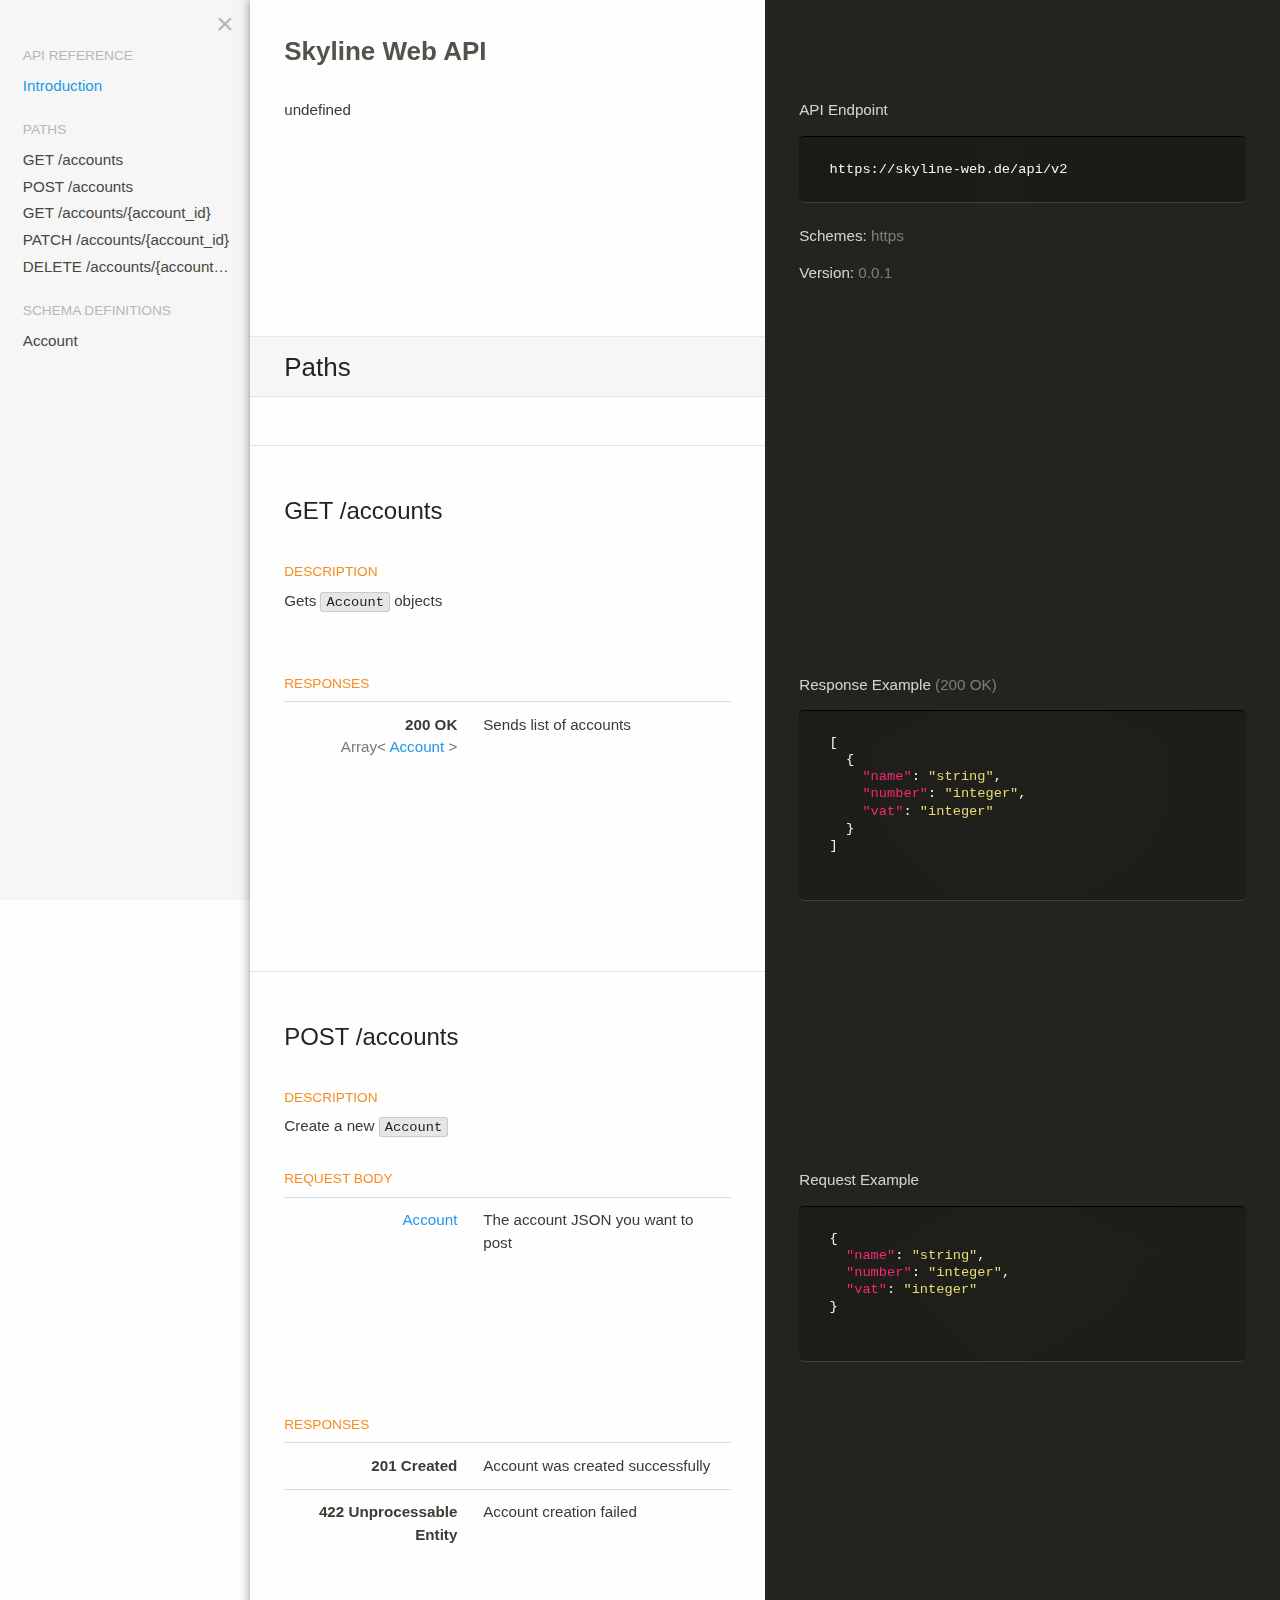
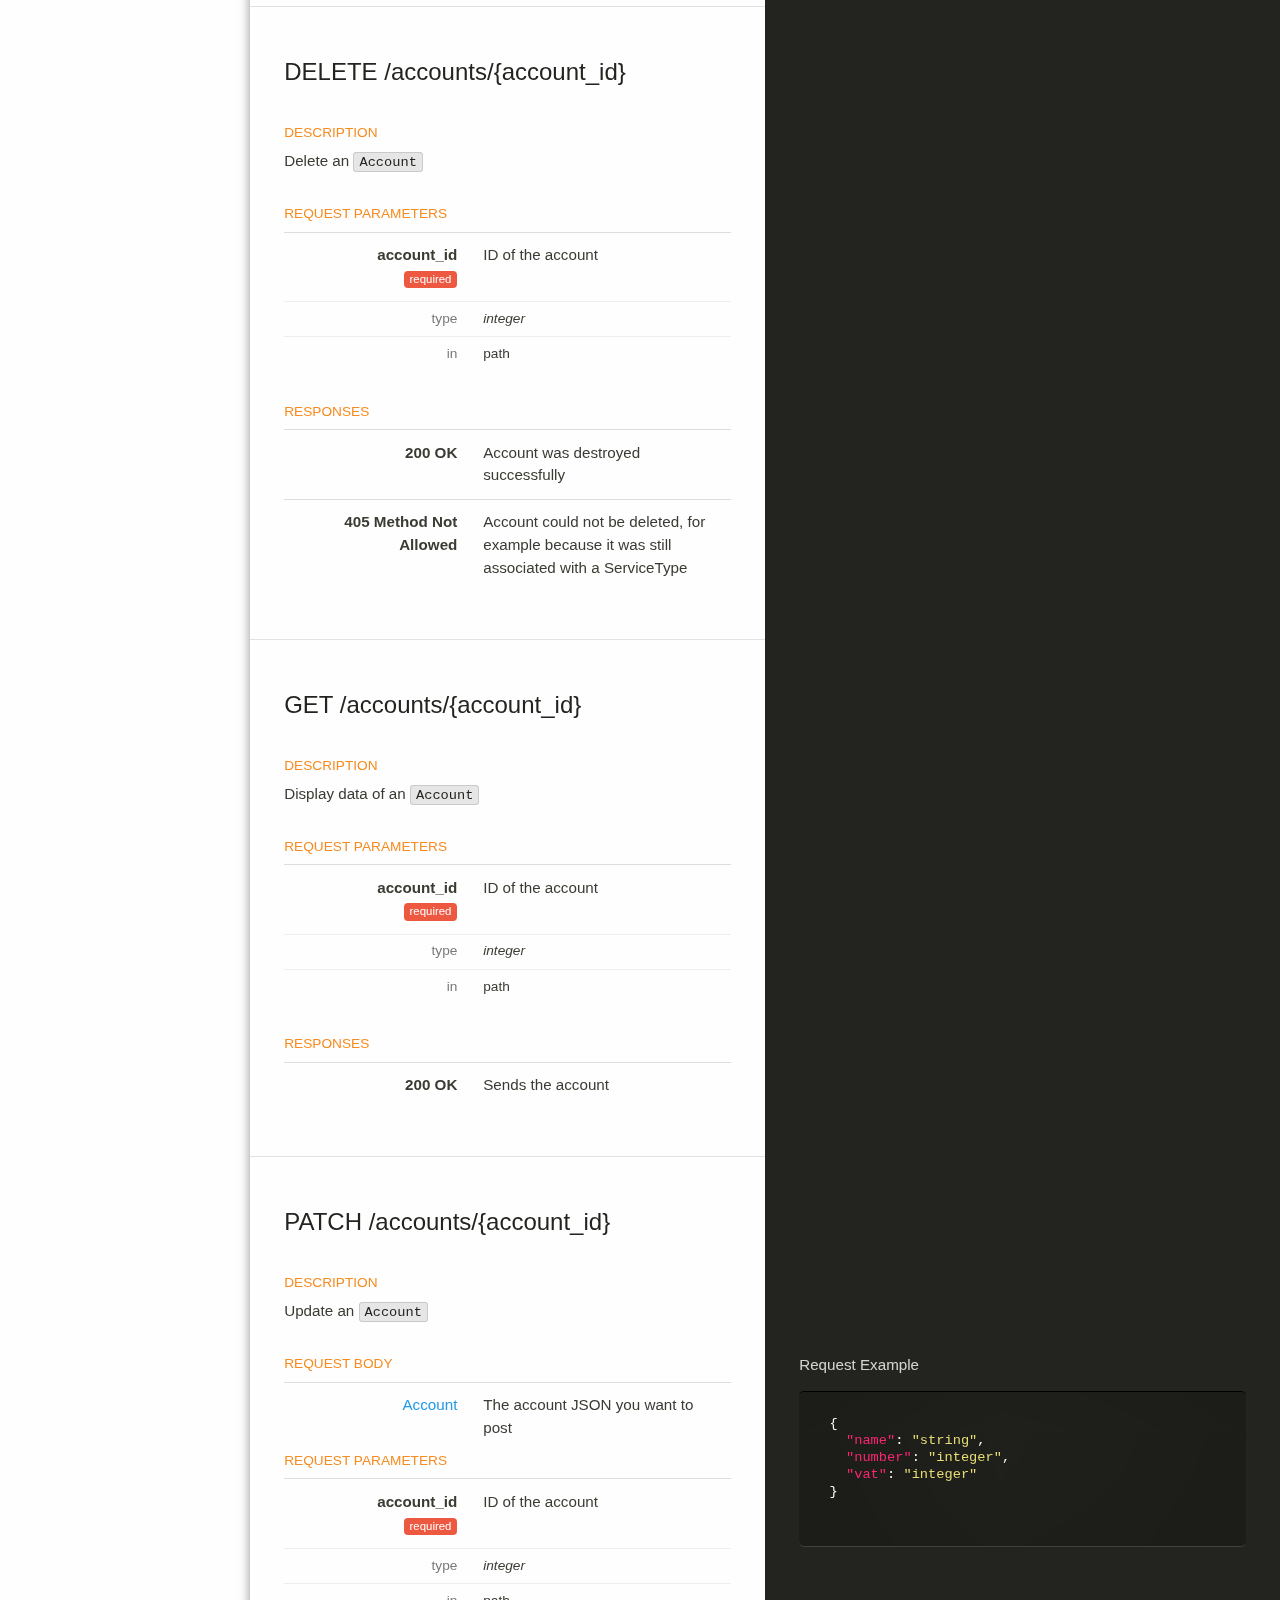
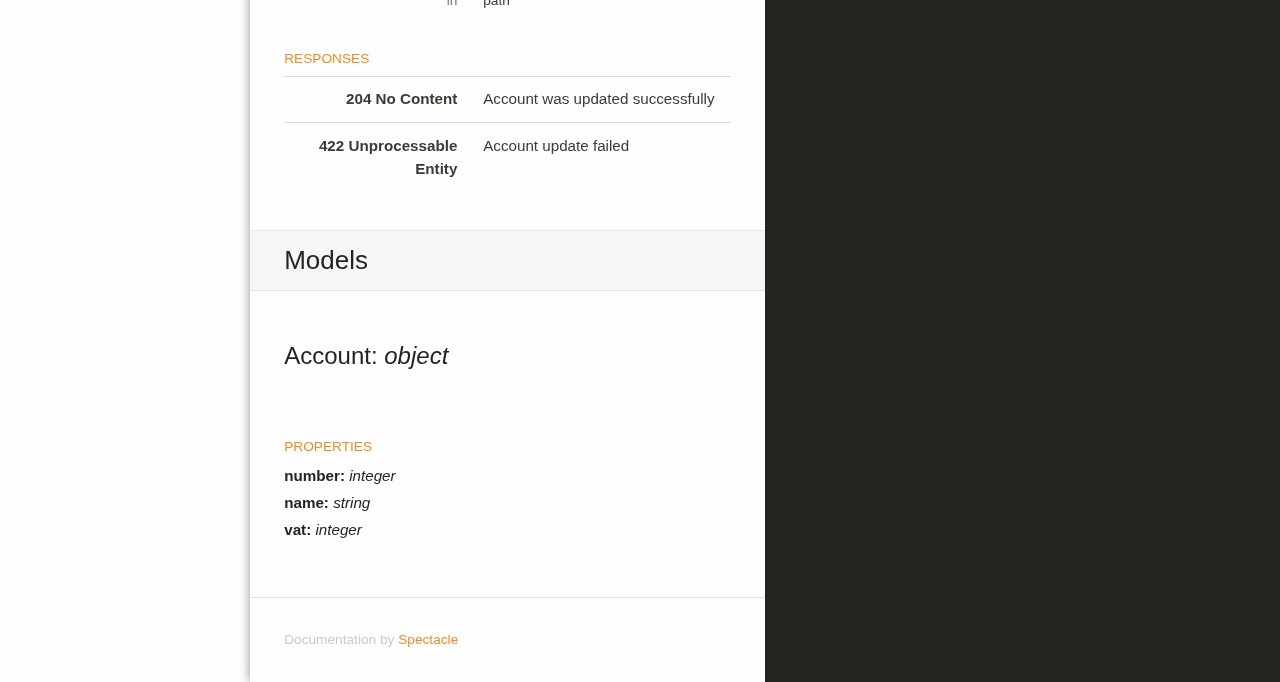
==== index.html @ 6603e00a "skyline api docs v0.0.1" ====
<!doctype html>
<html class="no-js" lang="en">
  <head>
    <meta charset="utf-8" />
    <meta name="viewport" content="width=device-width, initial-scale=1.0" />
    <title>Skyline Web API | API Reference</title>
    <link rel="stylesheet" href="stylesheets/foundation.min.css" />
    <link rel="stylesheet" href="stylesheets/spectacle.min.css" />
    <script src="https://code.jquery.com/jquery-2.1.4.min.js"></script>
    <!-- <script src="javascripts/foundation.js"></script> -->
    <script src="javascripts/spectacle.min.js"></script>
  </head>
  <body id="spectacle">
    <div id="page" class="drawer-layout drawer-slide-right-large">
      <div id="sidebar">
        <button class="close-button" aria-label="Close menu" type="button" data-drawer-close>
          <span aria-hidden="true">×</span>
        </button>
        <nav id="nav" role="navigation">
          <h5>API Reference</h5>
          <a href="#introduction">Introduction</a>
          <h5>Paths</h5>
          <!-- <section>
                <a href="#path--accounts">/accounts</a>
                <ul> -->
          <!-- <li> -->
          <a href="#operation--accounts-get"> GET /accounts </a>
          <!-- </li> -->
          <!-- <li> -->
          <a href="#operation--accounts-post"> POST /accounts </a>
          <!-- </li> -->
          <!-- </ul>
              </section> -->
          <!-- <section>
                <a href="#path--accounts--account_id-">/accounts/{account_id}</a>
                <ul> -->
          <!-- <li> -->
          <a href="#operation--accounts--account_id--get"> GET /accounts/{account_id} </a>
          <!-- </li> -->
          <!-- <li> -->
          <a href="#operation--accounts--account_id--patch"> PATCH /accounts/{account_id} </a>
          <!-- </li> -->
          <!-- <li> -->
          <a href="#operation--accounts--account_id--delete"> DELETE /accounts/{account_id} </a>
          <!-- </li> -->
          <!-- </ul>
              </section> -->
          <h5>Schema Definitions</h5>
          <a href="#definition-Account"> Account </a>
        </nav>
      </div>
      <div id="docs" class="row collapse expanded drawer" data-drawer>
        <button class="floating-menu-icon" type="button" data-drawer-slide="right">
          <span class="hamburger"></span>
        </button>
        <div class="example-box doc-content"></div>
        <article>
          <div id="introduction" data-traverse-target="introduction">
            <h1 class="doc-title">Skyline Web API
              <span>API Reference</span>
            </h1>
            <div class="doc-row">
              <div class="doc-copy"> undefined </div>
              <div class="doc-examples">
                <section>
                  <h5>API Endpoint</h5>
                  <div class="hljs"> <pre><code>https://skyline-web.de/api/v2</code></pre> </div>
                  <!--
                    <h5>Request Content-Types:
                      <span>application/json</span>
                    </h5>
          
                    <h5>Response Content-Types:
                      <span>application/json</span>
                    </h5>
                  -->
                  <h5>Schemes:
                    <span>https</span>
                  </h5>
                  <h5>Version:
                    <span>0.0.1</span>
                  </h5>
                </section>
              </div>
            </div>
          </div>
          <h1>Paths</h1>
          <span id="path--accounts"></span>
          <div id="operation--accounts-get" class="operation panel" data-traverse-target="operation--accounts-get">
            <h2 class="operation-title">
              <span class="operation-name">
                <span class="operation-name">GET</span>
                <span class="operation-path">/accounts</span>
              </span>
            </h2>
            <div class="doc-row">
              <div class="doc-copy">
                <section class="swagger-operation-description">
                  <p>Gets <code>Account</code> objects</p>
                </section>
              </div>
            </div>
            <div class="doc-row">
              <div class="doc-copy"> </div>
              <div class="doc-examples"></div>
            </div>
            <div class="doc-row">
              <div class="doc-copy">
                <section class="swagger-responses">
                  <div class="prop-row prop-group">
                    <div class="prop-name">
                      <div class="prop-title">200 OK</div>
                      <div class="prop-ref">
                        <span class="json-schema-ref-array">
                          <a class="json-schema-ref" href="#/definitions/Account">Account</a>
                        </span>
                      </div>
                      <!-- <span class="swagger-global"></span> <span class="json-schema-reference"><a href=""></a></span> -->
                    </div>
                    <div class="prop-value">
                      <p>Sends list of accounts</p>
                    </div>
                  </div>
                </section>
              </div>
              <div class="doc-examples">
                <section>
                  <h5>Response Example
                    <span>(200 OK)</span>
                  </h5>
                  <div class="hljs"><pre><code class="hljs json">[
  {
    <span class="hljs-attr">&quot;name&quot;</span>: <span class="hljs-string">&quot;string&quot;</span>,
    <span class="hljs-attr">&quot;number&quot;</span>: <span class="hljs-string">&quot;integer&quot;</span>,
    <span class="hljs-attr">&quot;vat&quot;</span>: <span class="hljs-string">&quot;integer&quot;</span>
  }
]
</code></pre> </div>
                </section>
              </div>
            </div>
          </div>
          <div id="operation--accounts-post" class="operation panel" data-traverse-target="operation--accounts-post">
            <h2 class="operation-title">
              <span class="operation-name">
                <span class="operation-name">POST</span>
                <span class="operation-path">/accounts</span>
              </span>
            </h2>
            <div class="doc-row">
              <div class="doc-copy">
                <section class="swagger-operation-description">
                  <p>Create a new <code>Account</code></p>
                </section>
              </div>
            </div>
            <div class="doc-row">
              <div class="doc-copy">
                <section class="swagger-request-body">
                  <div class="prop-row">
                    <div class="prop-name">
                      <div class="swagger-request-model">
                        <span class="">
                          <a class="json-schema-ref" href="#/definitions/Account">Account</a>
                        </span>
                      </div>
                    </div>
                    <div class="prop-value columns small-6">
                      <!-- <div class="swagger-request-description"> -->
                      <p>The account JSON you want to post</p>
                      <!-- </div> -->
                    </div>
                  </div>
                </section>
              </div>
              <div class="doc-examples">
                <section>
                  <h5>Request Example</h5>
                  <div class="hljs"><pre><code class="hljs json">{
  <span class="hljs-attr">&quot;name&quot;</span>: <span class="hljs-string">&quot;string&quot;</span>,
  <span class="hljs-attr">&quot;number&quot;</span>: <span class="hljs-string">&quot;integer&quot;</span>,
  <span class="hljs-attr">&quot;vat&quot;</span>: <span class="hljs-string">&quot;integer&quot;</span>
}
</code></pre> </div>
                </section>
              </div>
            </div>
            <div class="doc-row">
              <div class="doc-copy">
                <section class="swagger-responses">
                  <div class="prop-row prop-group">
                    <div class="prop-name">
                      <div class="prop-title">201 Created</div>
                    </div>
                    <div class="prop-value">
                      <p>Account was created successfully</p>
                    </div>
                  </div>
                  <div class="prop-row prop-group">
                    <div class="prop-name">
                      <div class="prop-title">422 Unprocessable Entity</div>
                    </div>
                    <div class="prop-value">
                      <p>Account creation failed</p>
                    </div>
                  </div>
                </section>
              </div>
              <div class="doc-examples"></div>
            </div>
          </div>
          <span id="path--accounts--account_id-"></span>
          <div id="operation--accounts--account_id--delete" class="operation panel" data-traverse-target="operation--accounts--account_id--delete">
            <h2 class="operation-title">
              <span class="operation-name">
                <span class="operation-name">DELETE</span>
                <span class="operation-path">/accounts/{account_id}</span>
              </span>
            </h2>
            <div class="doc-row">
              <div class="doc-copy">
                <section class="swagger-operation-description">
                  <p>Delete an <code>Account</code></p>
                </section>
              </div>
            </div>
            <div class="doc-row">
              <div class="doc-copy">
                <section class="swagger-request-params">
                  <div class="prop-row prop-group">
                    <div class="prop-name">
                      <div class="prop-title">account_id</div>
                      <span class="json-property-required"></span>
                    </div>
                    <div class="prop-value">
                      <p>ID of the account</p>
                    </div>
                  </div>
                  <div class="prop-row prop-inner">
                    <div class="prop-name param-label">type</div>
                    <div class="prop-value">
                      <span class="json-property-type">integer</span>
                      <span class="json-property-range" title="Value limits"></span>
                    </div>
                  </div>
                  <div class="prop-row prop-inner">
                    <div class="prop-name param-label">in</div>
                    <div class="prop-value">path</div>
                  </div>
                </section>
              </div>
              <div class="doc-examples"></div>
            </div>
            <div class="doc-row">
              <div class="doc-copy">
                <section class="swagger-responses">
                  <div class="prop-row prop-group">
                    <div class="prop-name">
                      <div class="prop-title">200 OK</div>
                    </div>
                    <div class="prop-value">
                      <p>Account was destroyed successfully</p>
                    </div>
                  </div>
                  <div class="prop-row prop-group">
                    <div class="prop-name">
                      <div class="prop-title">405 Method Not Allowed</div>
                    </div>
                    <div class="prop-value">
                      <p>Account could not be deleted, for example because it was still associated with a ServiceType</p>
                    </div>
                  </div>
                </section>
              </div>
              <div class="doc-examples"></div>
            </div>
          </div>
          <div id="operation--accounts--account_id--get" class="operation panel" data-traverse-target="operation--accounts--account_id--get">
            <h2 class="operation-title">
              <span class="operation-name">
                <span class="operation-name">GET</span>
                <span class="operation-path">/accounts/{account_id}</span>
              </span>
            </h2>
            <div class="doc-row">
              <div class="doc-copy">
                <section class="swagger-operation-description">
                  <p>Display data of an <code>Account</code></p>
                </section>
              </div>
            </div>
            <div class="doc-row">
              <div class="doc-copy">
                <section class="swagger-request-params">
                  <div class="prop-row prop-group">
                    <div class="prop-name">
                      <div class="prop-title">account_id</div>
                      <span class="json-property-required"></span>
                    </div>
                    <div class="prop-value">
                      <p>ID of the account</p>
                    </div>
                  </div>
                  <div class="prop-row prop-inner">
                    <div class="prop-name param-label">type</div>
                    <div class="prop-value">
                      <span class="json-property-type">integer</span>
                      <span class="json-property-range" title="Value limits"></span>
                    </div>
                  </div>
                  <div class="prop-row prop-inner">
                    <div class="prop-name param-label">in</div>
                    <div class="prop-value">path</div>
                  </div>
                </section>
              </div>
              <div class="doc-examples"></div>
            </div>
            <div class="doc-row">
              <div class="doc-copy">
                <section class="swagger-responses">
                  <div class="prop-row prop-group">
                    <div class="prop-name">
                      <div class="prop-title">200 OK</div>
                    </div>
                    <div class="prop-value">
                      <p>Sends the account</p>
                    </div>
                  </div>
                </section>
              </div>
              <div class="doc-examples"></div>
            </div>
          </div>
          <div id="operation--accounts--account_id--patch" class="operation panel" data-traverse-target="operation--accounts--account_id--patch">
            <h2 class="operation-title">
              <span class="operation-name">
                <span class="operation-name">PATCH</span>
                <span class="operation-path">/accounts/{account_id}</span>
              </span>
            </h2>
            <div class="doc-row">
              <div class="doc-copy">
                <section class="swagger-operation-description">
                  <p>Update an <code>Account</code></p>
                </section>
              </div>
            </div>
            <div class="doc-row">
              <div class="doc-copy">
                <section class="swagger-request-body">
                  <div class="prop-row">
                    <div class="prop-name">
                      <div class="swagger-request-model">
                        <span class="">
                          <a class="json-schema-ref" href="#/definitions/Account">Account</a>
                        </span>
                      </div>
                    </div>
                    <div class="prop-value columns small-6">
                      <!-- <div class="swagger-request-description"> -->
                      <p>The account JSON you want to post</p>
                      <!-- </div> -->
                    </div>
                  </div>
                </section>
                <section class="swagger-request-params">
                  <div class="prop-row prop-group">
                    <div class="prop-name">
                      <div class="prop-title">account_id</div>
                      <span class="json-property-required"></span>
                    </div>
                    <div class="prop-value">
                      <p>ID of the account</p>
                    </div>
                  </div>
                  <div class="prop-row prop-inner">
                    <div class="prop-name param-label">type</div>
                    <div class="prop-value">
                      <span class="json-property-type">integer</span>
                      <span class="json-property-range" title="Value limits"></span>
                    </div>
                  </div>
                  <div class="prop-row prop-inner">
                    <div class="prop-name param-label">in</div>
                    <div class="prop-value">path</div>
                  </div>
                </section>
              </div>
              <div class="doc-examples">
                <section>
                  <h5>Request Example</h5>
                  <div class="hljs"><pre><code class="hljs json">{
  <span class="hljs-attr">&quot;name&quot;</span>: <span class="hljs-string">&quot;string&quot;</span>,
  <span class="hljs-attr">&quot;number&quot;</span>: <span class="hljs-string">&quot;integer&quot;</span>,
  <span class="hljs-attr">&quot;vat&quot;</span>: <span class="hljs-string">&quot;integer&quot;</span>
}
</code></pre> </div>
                </section>
              </div>
            </div>
            <div class="doc-row">
              <div class="doc-copy">
                <section class="swagger-responses">
                  <div class="prop-row prop-group">
                    <div class="prop-name">
                      <div class="prop-title">204 No Content</div>
                    </div>
                    <div class="prop-value">
                      <p>Account was updated successfully</p>
                    </div>
                  </div>
                  <div class="prop-row prop-group">
                    <div class="prop-name">
                      <div class="prop-title">422 Unprocessable Entity</div>
                    </div>
                    <div class="prop-value">
                      <p>Account update failed</p>
                    </div>
                  </div>
                </section>
              </div>
              <div class="doc-examples"></div>
            </div>
          </div>
          <!-- <h1>Schema definitions</h1> -->
          <h1>Models</h1>
          <div id="definition-Account" class="panel panel-definition" data-traverse-target="definition-Account">
            <h2 class="panel-title">
              <a name="/definitions/Account"></a>Account:
              <span class="json-property-type">
                <span class="json-property-type">object</span>
                <span class="json-property-range" title="Value limits"></span>
              </span>
            </h2>
            <div class="doc-row">
              <div class="doc-copy"> </div>
              <div class="doc-examples"></div>
            </div>
            <div class="doc-row">
              <div class="doc-copy">
                <section class="json-schema-properties">
                  <dl>
                    <dt data-property-name="number">
                      <span class="json-property-name">number:</span>
                      <span class="json-property-type">integer</span>
                      <span class="json-property-range" title="Value limits"></span>
                    </dt>
                    <dt data-property-name="name">
                      <span class="json-property-name">name:</span>
                      <span class="json-property-type">string</span>
                      <span class="json-property-range" title="Value limits"></span>
                    </dt>
                    <dt data-property-name="vat">
                      <span class="json-property-name">vat:</span>
                      <span class="json-property-type">integer</span>
                      <span class="json-property-range" title="Value limits"></span>
                    </dt>
                  </dl>
                </section>
              </div>
            </div>
          </div>
          <div class="doc-row no-margin">
            <div class="doc-copy doc-separator">
              <a class="powered-by" href="http://sourcey.com/spectacle">Documentation by
                <span>Spectacle</span>
              </a>
            </div>
          </div>
        </article>
      </div>
    </div>
  </body>
</html>
---- stylesheets/spectacle.min.css ----
@charset "UTF-8";#spectacle .swagger-operation-description:before,#spectacle .swagger-operation-path:before,#spectacle .swagger-request-body:before,#spectacle .swagger-request-params:before,#spectacle .swagger-responses:before{display:block;color:#f68b1f;font-size:.9rem;margin-bottom:.5em;text-transform:uppercase}#spectacle table.table th.swagger-param-data-type,#spectacle table.table th.swagger-param-description,#spectacle table.table th.swagger-param-key,#spectacle table.table th.swagger-param-name,#spectacle table.table th.swagger-param-type,#spectacle table.table th.swagger-request-security-schema,#spectacle table.table th.swagger-response-code,#spectacle table.table th.swagger-response-description,#spectacle table.table th.swagger-response-header-data-type,#spectacle table.table th.swagger-response-header-description,#spectacle table.table th.swagger-response-header-name,#spectacle table.table th.swagger-response-schema{width:auto}#spectacle .swagger-operation-path:before{content:"Path"}#spectacle .swagger-operation-description:before{content:"Description"}#spectacle .swagger-request-params:before{content:"Request parameters"}#spectacle .swagger-request-body:before{content:"Request body"}#spectacle .swagger-responses:before{content:"Responses"}#spectacle .swagger-global:before{display:inline-block;line-height:1;white-space:nowrap;cursor:default;background:#ec5840;color:#fefefe;font-size:.75rem;border-radius:4px;padding:3px 6px;content:"global"}#spectacle table.table th.swagger-param-key:before{content:"Key"}#spectacle table.table th.swagger-param-name:before{content:"Name"}#spectacle table.table th.swagger-param-description:before{content:"Description"}#spectacle table.table th.swagger-param-data-type:before{content:"Data type"}#spectacle table.table th.swagger-param-type:before{content:"Type"}#spectacle table.table th.swagger-request-security-schema:before{content:"Schema"}#spectacle table.table th.swagger-request-security-scopes{width:auto}#spectacle table.table th.swagger-request-security-scopes:before{content:"Scopes"}#spectacle table.table th.swagger-response-header-name:before{content:"Header"}#spectacle table.table th.swagger-response-header-description:before{content:"Description"}#spectacle table.table th.swagger-response-header-data-type:before{content:"Data type"}#spectacle table.table th.swagger-response-code:before{content:"Code"}#spectacle table.table th.swagger-response-description:before{content:"Description"}#spectacle table.table th.swagger-response-schema:before{content:"Schema"}#spectacle .swagger-response-name-value{font-weight:700}#spectacle .swagger-response-description-text{padding-bottom:.5em}#spectacle .swagger-request-security:before{content:"Security";display:block;margin-bottom:.5em;color:#f68b1f;text-transform:uppercase;font-size:.9rem}#spectacle .swagger-security-definition-basic:before{color:#cacaca;content:"(HTTP Basic Authentication)"}#spectacle .swagger-security-definition-oauth2:before{color:#cacaca;content:"(OAuth2 Authentication)"}#spectacle .swagger-security-definition-apiKey:before{color:#cacaca;content:"(API Key Authentication)"}#spectacle .json-schema-description:before,#spectacle .json-schema-properties:before{display:block;margin-bottom:.5em;color:#f68b1f;text-transform:uppercase;font-size:.9rem}#spectacle .json-schema-description:before{content:"Description"}#spectacle .json-schema-properties:before{content:"Properties"}#spectacle .json-schema-properties dd{color:#7a7a7a}#spectacle .json-schema-properties dd:not(:last-child){padding-bottom:.75rem}#spectacle .json-schema-properties dl{margin:0}#spectacle .json-schema-ref-array:before{color:#7a7a7a;content:"Array<"}#spectacle .json-schema-ref-array:after{color:#7a7a7a;content:">"}#spectacle .json-schema-additionalProperties:before,#spectacle .json-schema-allOf-inherited:before,#spectacle .json-schema-array-items:before,#spectacle .json-schema-example:before{display:block;margin-bottom:.5em;color:#f68b1f;font-size:.9rem;text-transform:uppercase}#spectacle .json-schema-example:before{content:"Example"}#spectacle .json-schema-array-items:before{content:"Items"}#spectacle .json-schema-allOf-inherited:before{content:"Inherited"}#spectacle .json-schema-anyOf>dl{padding-left:1em}#spectacle .json-schema-anyOf>dl dt:not(:first-child):before{content:"or "}#spectacle .json-schema-anyOf>dl dt:first-child:before{content:"either "}#spectacle .json-schema-additionalProperties:before{content:"Additional properties"}#spectacle .json-inner-schema .json-schema-array-items,#spectacle .json-inner-schema .json-schema-description,#spectacle .json-inner-schema .json-schema-example,#spectacle .json-inner-schema .json-schema-properties{padding-left:1em;margin-top:.5em;padding-bottom:.5em}#spectacle .json-property-discriminator:before,#spectacle .json-property-read-only:before,#spectacle .json-property-required:before{background:#ec5840;font-size:.75rem;padding:3px 6px;display:inline-block;line-height:1;cursor:default;color:#fefefe;border-radius:4px;white-space:nowrap}#spectacle .json-property-discriminator:before{content:"discriminator"}#spectacle .json-property-required:before{content:"required"}#spectacle .json-property-read-only:before{content:"read only"}#spectacle .json-property-type{font-style:italic;font-weight:100}#spectacle .json-property-format{font-size:smaller}#spectacle .json-property-default-value,#spectacle .json-property-enum,#spectacle .json-property-enum-item{font-weight:lighter;font-size:small}#spectacle .json-property-default-value:before{content:'(default: "'}#spectacle .json-property-default-value:after{content:'")'}#spectacle .json-property-enum-item:after,#spectacle .json-property-enum-item:before{content:"\""}#spectacle .json-schema-reference{font-size:90%}#spectacle .no-padding{padding:0!important}#spectacle .no-margin{margin:0!important}#spectacle button:focus{outline:0}#spectacle .default-label{display:inline-block;line-height:1;white-space:nowrap;cursor:default;background:#777;color:#fefefe;font-size:.75rem;border-radius:4px;padding:3px 6px}#spectacle #logo{text-align:center;padding-right:.5rem;padding-top:1rem;padding-bottom:.25rem}#spectacle #logo img{max-height:75px}#spectacle .row,#spectacle article .doc-row,#spectacle article .prop-row{max-width:initial;margin-left:auto;margin-right:auto}#spectacle .row::after,#spectacle .row::before,#spectacle article .doc-row::after,#spectacle article .doc-row::before,#spectacle article .prop-row::after,#spectacle article .prop-row::before{content:' ';display:table}#spectacle .row::after,#spectacle article .doc-row::after,#spectacle article .prop-row::after{clear:both}#spectacle .row.collapse>.column,#spectacle .row.collapse>.columns,#spectacle article .doc-row>.column,#spectacle article .doc-row>.columns,#spectacle article .doc-row>.doc-copy,#spectacle article .doc-row>.doc-examples,#spectacle article .prop-row .doc-row>.prop-name,#spectacle article .prop-row .doc-row>.prop-value,#spectacle article .prop-row .row.collapse>.prop-name,#spectacle article .prop-row .row.collapse>.prop-value,#spectacle article .prop-row>.column,#spectacle article .prop-row>.columns,#spectacle article .prop-row>.doc-copy,#spectacle article .prop-row>.doc-examples,#spectacle article .prop-row>.prop-name,#spectacle article .prop-row>.prop-value,#spectacle article .row.collapse>.doc-copy,#spectacle article .row.collapse>.doc-examples{padding-left:0;padding-right:0}#spectacle .row #spectacle .row,#spectacle .row #spectacle article .doc-row,#spectacle .row #spectacle article .prop-row,#spectacle article .doc-row #spectacle .doc-row,#spectacle article .doc-row #spectacle .prop-row,#spectacle article .doc-row #spectacle .row,#spectacle article .prop-row #spectacle .doc-row,#spectacle article .prop-row #spectacle .prop-row,#spectacle article .prop-row #spectacle .row,#spectacle article .row #spectacle .doc-row,#spectacle article .row #spectacle .prop-row{margin-left:-.6578947368rem;margin-right:-.6578947368rem}@media screen and (min-width:40em){#spectacle .row #spectacle .row,#spectacle .row #spectacle article .doc-row,#spectacle .row #spectacle article .prop-row,#spectacle article .doc-row #spectacle .doc-row,#spectacle article .doc-row #spectacle .prop-row,#spectacle article .doc-row #spectacle .row,#spectacle article .prop-row #spectacle .doc-row,#spectacle article .prop-row #spectacle .prop-row,#spectacle article .prop-row #spectacle .row,#spectacle article .row #spectacle .doc-row,#spectacle article .row #spectacle .prop-row{margin-left:-.9868421053rem;margin-right:-.9868421053rem}}#spectacle .row #spectacle .row.collapse,#spectacle .row #spectacle article .doc-row,#spectacle .row #spectacle article .prop-row,#spectacle article .doc-row #spectacle .doc-row,#spectacle article .doc-row #spectacle .prop-row,#spectacle article .doc-row #spectacle .row.collapse,#spectacle article .prop-row #spectacle .doc-row,#spectacle article .prop-row #spectacle .prop-row,#spectacle article .prop-row #spectacle .row.collapse,#spectacle article .row #spectacle .doc-row,#spectacle article .row #spectacle .prop-row{margin-left:0;margin-right:0}#spectacle .row.expanded,#spectacle article .expanded.doc-row,#spectacle article .expanded.prop-row{max-width:none}#spectacle .column,#spectacle .columns,#spectacle article .doc-copy,#spectacle article .doc-examples,#spectacle article .prop-row .prop-name,#spectacle article .prop-row .prop-value{padding-left:.6578947368rem;padding-right:.6578947368rem;width:100%;float:left}@media screen and (min-width:40em){#spectacle .column,#spectacle .columns,#spectacle article .doc-copy,#spectacle article .doc-examples,#spectacle article .prop-row .prop-name,#spectacle article .prop-row .prop-value{padding-left:.9868421053rem;padding-right:.9868421053rem}}#spectacle .column:last-child:not(:first-child),#spectacle .columns:last-child:not(:first-child),#spectacle article .doc-copy:last-child:not(:first-child),#spectacle article .doc-examples:last-child:not(:first-child),#spectacle article .prop-row .prop-name:last-child:not(:first-child),#spectacle article .prop-row .prop-value:last-child:not(:first-child){float:right}#spectacle .column.end:last-child:last-child,#spectacle .end.columns:last-child:last-child,#spectacle article .end.doc-copy:last-child:last-child,#spectacle article .end.doc-examples:last-child:last-child,#spectacle article .prop-row .end.prop-name:last-child:last-child,#spectacle article .prop-row .end.prop-value:last-child:last-child{float:left}#spectacle .column.row.row,#spectacle .row.row.columns,#spectacle article .column.doc-row,#spectacle article .column.prop-row,#spectacle article .columns.doc-row,#spectacle article .columns.prop-row,#spectacle article .doc-row.doc-copy,#spectacle article .doc-row.doc-examples,#spectacle article .prop-row .prop-name.doc-row,#spectacle article .prop-row .prop-row.prop-name,#spectacle article .prop-row .prop-row.prop-value,#spectacle article .prop-row .prop-value.doc-row,#spectacle article .prop-row .row.row.prop-name,#spectacle article .prop-row .row.row.prop-value,#spectacle article .prop-row.doc-copy,#spectacle article .prop-row.doc-examples,#spectacle article .row.row.doc-copy,#spectacle article .row.row.doc-examples{float:none}#spectacle article .doc-row #spectacle .column.doc-row,#spectacle article .doc-row #spectacle .column.prop-row,#spectacle article .doc-row #spectacle .column.row.row,#spectacle article .doc-row #spectacle .columns.doc-row,#spectacle article .doc-row #spectacle .columns.prop-row,#spectacle article .doc-row #spectacle .doc-row.doc-copy,#spectacle article .doc-row #spectacle .doc-row.doc-examples,#spectacle article .doc-row #spectacle .prop-row .prop-name.doc-row,#spectacle article .doc-row #spectacle .prop-row .prop-row.prop-name,#spectacle article .doc-row #spectacle .prop-row .prop-row.prop-value,#spectacle article .doc-row #spectacle .prop-row .prop-value.doc-row,#spectacle article .doc-row #spectacle .prop-row .row.row.prop-name,#spectacle article .doc-row #spectacle .prop-row .row.row.prop-value,#spectacle article .doc-row #spectacle .prop-row.doc-copy,#spectacle article .doc-row #spectacle .prop-row.doc-examples,#spectacle article .doc-row #spectacle .row.row.columns,#spectacle article .doc-row #spectacle .row.row.doc-copy,#spectacle article .doc-row #spectacle .row.row.doc-examples,#spectacle article .prop-row #spectacle .column.doc-row,#spectacle article .prop-row #spectacle .column.prop-row,#spectacle article .prop-row #spectacle .column.row.row,#spectacle article .prop-row #spectacle .columns.doc-row,#spectacle article .prop-row #spectacle .columns.prop-row,#spectacle article .prop-row #spectacle .doc-row.doc-copy,#spectacle article .prop-row #spectacle .doc-row.doc-examples,#spectacle article .prop-row #spectacle .prop-name.doc-row,#spectacle article .prop-row #spectacle .prop-row.doc-copy,#spectacle article .prop-row #spectacle .prop-row.doc-examples,#spectacle article .prop-row #spectacle .prop-row.prop-name,#spectacle article .prop-row #spectacle .prop-row.prop-value,#spectacle article .prop-row #spectacle .prop-value.doc-row,#spectacle article .prop-row #spectacle .row.row.columns,#spectacle article .prop-row #spectacle .row.row.doc-copy,#spectacle article .prop-row #spectacle .row.row.doc-examples,#spectacle article .prop-row #spectacle .row.row.prop-name,#spectacle article .prop-row #spectacle .row.row.prop-value,.row #spectacle .column.row.row,.row #spectacle .row.row.columns,.row #spectacle article .column.doc-row,.row #spectacle article .column.prop-row,.row #spectacle article .columns.doc-row,.row #spectacle article .columns.prop-row,.row #spectacle article .doc-row.doc-copy,.row #spectacle article .doc-row.doc-examples,.row #spectacle article .prop-row .prop-name.doc-row,.row #spectacle article .prop-row .prop-row.prop-name,.row #spectacle article .prop-row .prop-row.prop-value,.row #spectacle article .prop-row .prop-value.doc-row,.row #spectacle article .prop-row .row.row.prop-name,.row #spectacle article .prop-row .row.row.prop-value,.row #spectacle article .prop-row.doc-copy,.row #spectacle article .prop-row.doc-examples,.row #spectacle article .row.row.doc-copy,.row #spectacle article .row.row.doc-examples{padding-left:0;padding-right:0;margin-left:0;margin-right:0}#spectacle .small-1{width:8.3333333333%}#spectacle .small-push-1{position:relative;left:8.3333333333%}#spectacle .small-pull-1{position:relative;left:-8.3333333333%}#spectacle .small-offset-0{margin-left:0}#spectacle .small-2{width:16.6666666667%}#spectacle .small-push-2{position:relative;left:16.6666666667%}#spectacle .small-pull-2{position:relative;left:-16.6666666667%}#spectacle .small-offset-1{margin-left:8.3333333333%}#spectacle .small-3{width:25%}#spectacle .small-push-3{position:relative;left:25%}#spectacle .small-pull-3{position:relative;left:-25%}#spectacle .small-offset-2{margin-left:16.6666666667%}#spectacle .small-4{width:33.3333333333%}#spectacle .small-push-4{position:relative;left:33.3333333333%}#spectacle .small-pull-4{position:relative;left:-33.3333333333%}#spectacle .small-offset-3{margin-left:25%}#spectacle .small-5,#spectacle article .prop-row .prop-name{width:41.6666666667%}#spectacle .small-push-5{position:relative;left:41.6666666667%}#spectacle .small-pull-5{position:relative;left:-41.6666666667%}#spectacle .small-offset-4{margin-left:33.3333333333%}#spectacle .small-6{width:50%}#spectacle .small-push-6{position:relative;left:50%}#spectacle .small-pull-6{position:relative;left:-50%}#spectacle .small-offset-5{margin-left:41.6666666667%}#spectacle .small-7,#spectacle article .prop-row .prop-value{width:58.3333333333%}#spectacle .small-push-7{position:relative;left:58.3333333333%}#spectacle .small-pull-7{position:relative;left:-58.3333333333%}#spectacle .small-offset-6{margin-left:50%}#spectacle .small-8{width:66.6666666667%}#spectacle .small-push-8{position:relative;left:66.6666666667%}#spectacle .small-pull-8{position:relative;left:-66.6666666667%}#spectacle .small-offset-7{margin-left:58.3333333333%}#spectacle .small-9{width:75%}#spectacle .small-push-9{position:relative;left:75%}#spectacle .small-pull-9{position:relative;left:-75%}#spectacle .small-offset-8{margin-left:66.6666666667%}#spectacle .small-10{width:83.3333333333%}#spectacle .small-push-10{position:relative;left:83.3333333333%}#spectacle .small-pull-10{position:relative;left:-83.3333333333%}#spectacle .small-offset-9{margin-left:75%}#spectacle .small-11{width:91.6666666667%}#spectacle .small-push-11{position:relative;left:91.6666666667%}#spectacle .small-pull-11{position:relative;left:-91.6666666667%}#spectacle .small-offset-10{margin-left:83.3333333333%}#spectacle .small-12{width:100%}#spectacle .small-offset-11{margin-left:91.6666666667%}#spectacle .small-up-1>.column,#spectacle .small-up-1>.columns,#spectacle article .prop-row .small-up-1>.prop-name,#spectacle article .prop-row .small-up-1>.prop-value,#spectacle article .small-up-1>.doc-copy,#spectacle article .small-up-1>.doc-examples{width:100%;float:left}#spectacle .small-up-1>.column:nth-of-type(1n),#spectacle .small-up-1>.columns:nth-of-type(1n),#spectacle article .prop-row .small-up-1>.prop-name:nth-of-type(1n),#spectacle article .prop-row .small-up-1>.prop-value:nth-of-type(1n),#spectacle article .small-up-1>.doc-copy:nth-of-type(1n),#spectacle article .small-up-1>.doc-examples:nth-of-type(1n){clear:none}#spectacle .small-up-1>.column:nth-of-type(1n+1),#spectacle .small-up-1>.columns:nth-of-type(1n+1),#spectacle article .prop-row .small-up-1>.prop-name:nth-of-type(1n+1),#spectacle article .prop-row .small-up-1>.prop-value:nth-of-type(1n+1),#spectacle article .small-up-1>.doc-copy:nth-of-type(1n+1),#spectacle article .small-up-1>.doc-examples:nth-of-type(1n+1){clear:both}#spectacle .small-up-1>.column:last-child,#spectacle .small-up-1>.columns:last-child,#spectacle article .prop-row .small-up-1>.prop-name:last-child,#spectacle article .prop-row .small-up-1>.prop-value:last-child,#spectacle article .small-up-1>.doc-copy:last-child,#spectacle article .small-up-1>.doc-examples:last-child{float:left}#spectacle .small-up-2>.column,#spectacle .small-up-2>.columns,#spectacle article .prop-row .small-up-2>.prop-name,#spectacle article .prop-row .small-up-2>.prop-value,#spectacle article .small-up-2>.doc-copy,#spectacle article .small-up-2>.doc-examples{width:50%;float:left}#spectacle .small-up-2>.column:nth-of-type(1n),#spectacle .small-up-2>.columns:nth-of-type(1n),#spectacle article .prop-row .small-up-2>.prop-name:nth-of-type(1n),#spectacle article .prop-row .small-up-2>.prop-value:nth-of-type(1n),#spectacle article .small-up-2>.doc-copy:nth-of-type(1n),#spectacle article .small-up-2>.doc-examples:nth-of-type(1n){clear:none}#spectacle .small-up-2>.column:nth-of-type(2n+1),#spectacle .small-up-2>.columns:nth-of-type(2n+1),#spectacle article .prop-row .small-up-2>.prop-name:nth-of-type(2n+1),#spectacle article .prop-row .small-up-2>.prop-value:nth-of-type(2n+1),#spectacle article .small-up-2>.doc-copy:nth-of-type(2n+1),#spectacle article .small-up-2>.doc-examples:nth-of-type(2n+1){clear:both}#spectacle .small-up-2>.column:last-child,#spectacle .small-up-2>.columns:last-child,#spectacle article .prop-row .small-up-2>.prop-name:last-child,#spectacle article .prop-row .small-up-2>.prop-value:last-child,#spectacle article .small-up-2>.doc-copy:last-child,#spectacle article .small-up-2>.doc-examples:last-child{float:left}#spectacle .small-up-3>.column,#spectacle .small-up-3>.columns,#spectacle article .prop-row .small-up-3>.prop-name,#spectacle article .prop-row .small-up-3>.prop-value,#spectacle article .small-up-3>.doc-copy,#spectacle article .small-up-3>.doc-examples{width:33.3333333333%;float:left}#spectacle .small-up-3>.column:nth-of-type(1n),#spectacle .small-up-3>.columns:nth-of-type(1n),#spectacle article .prop-row .small-up-3>.prop-name:nth-of-type(1n),#spectacle article .prop-row .small-up-3>.prop-value:nth-of-type(1n),#spectacle article .small-up-3>.doc-copy:nth-of-type(1n),#spectacle article .small-up-3>.doc-examples:nth-of-type(1n){clear:none}#spectacle .small-up-3>.column:nth-of-type(3n+1),#spectacle .small-up-3>.columns:nth-of-type(3n+1),#spectacle article .prop-row .small-up-3>.prop-name:nth-of-type(3n+1),#spectacle article .prop-row .small-up-3>.prop-value:nth-of-type(3n+1),#spectacle article .small-up-3>.doc-copy:nth-of-type(3n+1),#spectacle article .small-up-3>.doc-examples:nth-of-type(3n+1){clear:both}#spectacle .small-up-3>.column:last-child,#spectacle .small-up-3>.columns:last-child,#spectacle article .prop-row .small-up-3>.prop-name:last-child,#spectacle article .prop-row .small-up-3>.prop-value:last-child,#spectacle article .small-up-3>.doc-copy:last-child,#spectacle article .small-up-3>.doc-examples:last-child{float:left}#spectacle .small-up-4>.column,#spectacle .small-up-4>.columns,#spectacle article .prop-row .small-up-4>.prop-name,#spectacle article .prop-row .small-up-4>.prop-value,#spectacle article .small-up-4>.doc-copy,#spectacle article .small-up-4>.doc-examples{width:25%;float:left}#spectacle .small-up-4>.column:nth-of-type(1n),#spectacle .small-up-4>.columns:nth-of-type(1n),#spectacle article .prop-row .small-up-4>.prop-name:nth-of-type(1n),#spectacle article .prop-row .small-up-4>.prop-value:nth-of-type(1n),#spectacle article .small-up-4>.doc-copy:nth-of-type(1n),#spectacle article .small-up-4>.doc-examples:nth-of-type(1n){clear:none}#spectacle .small-up-4>.column:nth-of-type(4n+1),#spectacle .small-up-4>.columns:nth-of-type(4n+1),#spectacle article .prop-row .small-up-4>.prop-name:nth-of-type(4n+1),#spectacle article .prop-row .small-up-4>.prop-value:nth-of-type(4n+1),#spectacle article .small-up-4>.doc-copy:nth-of-type(4n+1),#spectacle article .small-up-4>.doc-examples:nth-of-type(4n+1){clear:both}#spectacle .small-up-4>.column:last-child,#spectacle .small-up-4>.columns:last-child,#spectacle article .prop-row .small-up-4>.prop-name:last-child,#spectacle article .prop-row .small-up-4>.prop-value:last-child,#spectacle article .small-up-4>.doc-copy:last-child,#spectacle article .small-up-4>.doc-examples:last-child{float:left}#spectacle .small-up-5>.column,#spectacle .small-up-5>.columns,#spectacle article .prop-row .small-up-5>.prop-name,#spectacle article .prop-row .small-up-5>.prop-value,#spectacle article .small-up-5>.doc-copy,#spectacle article .small-up-5>.doc-examples{width:20%;float:left}#spectacle .small-up-5>.column:nth-of-type(1n),#spectacle .small-up-5>.columns:nth-of-type(1n),#spectacle article .prop-row .small-up-5>.prop-name:nth-of-type(1n),#spectacle article .prop-row .small-up-5>.prop-value:nth-of-type(1n),#spectacle article .small-up-5>.doc-copy:nth-of-type(1n),#spectacle article .small-up-5>.doc-examples:nth-of-type(1n){clear:none}#spectacle .small-up-5>.column:nth-of-type(5n+1),#spectacle .small-up-5>.columns:nth-of-type(5n+1),#spectacle article .prop-row .small-up-5>.prop-name:nth-of-type(5n+1),#spectacle article .prop-row .small-up-5>.prop-value:nth-of-type(5n+1),#spectacle article .small-up-5>.doc-copy:nth-of-type(5n+1),#spectacle article .small-up-5>.doc-examples:nth-of-type(5n+1){clear:both}#spectacle .small-up-5>.column:last-child,#spectacle .small-up-5>.columns:last-child,#spectacle article .prop-row .small-up-5>.prop-name:last-child,#spectacle article .prop-row .small-up-5>.prop-value:last-child,#spectacle article .small-up-5>.doc-copy:last-child,#spectacle article .small-up-5>.doc-examples:last-child{float:left}#spectacle .small-up-6>.column,#spectacle .small-up-6>.columns,#spectacle article .prop-row .small-up-6>.prop-name,#spectacle article .prop-row .small-up-6>.prop-value,#spectacle article .small-up-6>.doc-copy,#spectacle article .small-up-6>.doc-examples{width:16.6666666667%;float:left}#spectacle .small-up-6>.column:nth-of-type(1n),#spectacle .small-up-6>.columns:nth-of-type(1n),#spectacle article .prop-row .small-up-6>.prop-name:nth-of-type(1n),#spectacle article .prop-row .small-up-6>.prop-value:nth-of-type(1n),#spectacle article .small-up-6>.doc-copy:nth-of-type(1n),#spectacle article .small-up-6>.doc-examples:nth-of-type(1n){clear:none}#spectacle .small-up-6>.column:nth-of-type(6n+1),#spectacle .small-up-6>.columns:nth-of-type(6n+1),#spectacle article .prop-row .small-up-6>.prop-name:nth-of-type(6n+1),#spectacle article .prop-row .small-up-6>.prop-value:nth-of-type(6n+1),#spectacle article .small-up-6>.doc-copy:nth-of-type(6n+1),#spectacle article .small-up-6>.doc-examples:nth-of-type(6n+1){clear:both}#spectacle .small-up-6>.column:last-child,#spectacle .small-up-6>.columns:last-child,#spectacle article .prop-row .small-up-6>.prop-name:last-child,#spectacle article .prop-row .small-up-6>.prop-value:last-child,#spectacle article .small-up-6>.doc-copy:last-child,#spectacle article .small-up-6>.doc-examples:last-child{float:left}#spectacle .small-up-7>.column,#spectacle .small-up-7>.columns,#spectacle article .prop-row .small-up-7>.prop-name,#spectacle article .prop-row .small-up-7>.prop-value,#spectacle article .small-up-7>.doc-copy,#spectacle article .small-up-7>.doc-examples{width:14.2857142857%;float:left}#spectacle .small-up-7>.column:nth-of-type(1n),#spectacle .small-up-7>.columns:nth-of-type(1n),#spectacle article .prop-row .small-up-7>.prop-name:nth-of-type(1n),#spectacle article .prop-row .small-up-7>.prop-value:nth-of-type(1n),#spectacle article .small-up-7>.doc-copy:nth-of-type(1n),#spectacle article .small-up-7>.doc-examples:nth-of-type(1n){clear:none}#spectacle .small-up-7>.column:nth-of-type(7n+1),#spectacle .small-up-7>.columns:nth-of-type(7n+1),#spectacle article .prop-row .small-up-7>.prop-name:nth-of-type(7n+1),#spectacle article .prop-row .small-up-7>.prop-value:nth-of-type(7n+1),#spectacle article .small-up-7>.doc-copy:nth-of-type(7n+1),#spectacle article .small-up-7>.doc-examples:nth-of-type(7n+1){clear:both}#spectacle .small-up-7>.column:last-child,#spectacle .small-up-7>.columns:last-child,#spectacle article .prop-row .small-up-7>.prop-name:last-child,#spectacle article .prop-row .small-up-7>.prop-value:last-child,#spectacle article .small-up-7>.doc-copy:last-child,#spectacle article .small-up-7>.doc-examples:last-child{float:left}#spectacle .small-up-8>.column,#spectacle .small-up-8>.columns,#spectacle article .prop-row .small-up-8>.prop-name,#spectacle article .prop-row .small-up-8>.prop-value,#spectacle article .small-up-8>.doc-copy,#spectacle article .small-up-8>.doc-examples{width:12.5%;float:left}#spectacle .small-up-8>.column:nth-of-type(1n),#spectacle .small-up-8>.columns:nth-of-type(1n),#spectacle article .prop-row .small-up-8>.prop-name:nth-of-type(1n),#spectacle article .prop-row .small-up-8>.prop-value:nth-of-type(1n),#spectacle article .small-up-8>.doc-copy:nth-of-type(1n),#spectacle article .small-up-8>.doc-examples:nth-of-type(1n){clear:none}#spectacle .small-up-8>.column:nth-of-type(8n+1),#spectacle .small-up-8>.columns:nth-of-type(8n+1),#spectacle article .prop-row .small-up-8>.prop-name:nth-of-type(8n+1),#spectacle article .prop-row .small-up-8>.prop-value:nth-of-type(8n+1),#spectacle article .small-up-8>.doc-copy:nth-of-type(8n+1),#spectacle article .small-up-8>.doc-examples:nth-of-type(8n+1){clear:both}#spectacle .small-up-8>.column:last-child,#spectacle .small-up-8>.columns:last-child,#spectacle article .prop-row .small-up-8>.prop-name:last-child,#spectacle article .prop-row .small-up-8>.prop-value:last-child,#spectacle article .small-up-8>.doc-copy:last-child,#spectacle article .small-up-8>.doc-examples:last-child{float:left}#spectacle .small-collapse>.column,#spectacle .small-collapse>.columns,#spectacle article .prop-row .small-collapse>.prop-name,#spectacle article .prop-row .small-collapse>.prop-value,#spectacle article .small-collapse>.doc-copy,#spectacle article .small-collapse>.doc-examples{padding-left:0;padding-right:0}#spectacle .small-uncollapse>.column,#spectacle .small-uncollapse>.columns,#spectacle article .prop-row .small-uncollapse>.prop-name,#spectacle article .prop-row .small-uncollapse>.prop-value,#spectacle article .small-uncollapse>.doc-copy,#spectacle article .small-uncollapse>.doc-examples{padding-left:.6578947368rem;padding-right:.6578947368rem}#spectacle .small-centered{float:none;margin-left:auto;margin-right:auto}#spectacle .small-pull-0,#spectacle .small-push-0,#spectacle .small-uncentered{position:static;margin-left:0;margin-right:0}@media screen and (min-width:40em){#spectacle .medium-1{width:8.3333333333%}#spectacle .medium-push-1{position:relative;left:8.3333333333%}#spectacle .medium-pull-1{position:relative;left:-8.3333333333%}#spectacle .medium-offset-0{margin-left:0}#spectacle .medium-2{width:16.6666666667%}#spectacle .medium-push-2{position:relative;left:16.6666666667%}#spectacle .medium-pull-2{position:relative;left:-16.6666666667%}#spectacle .medium-offset-1{margin-left:8.3333333333%}#spectacle .medium-3{width:25%}#spectacle .medium-push-3{position:relative;left:25%}#spectacle .medium-pull-3{position:relative;left:-25%}#spectacle .medium-offset-2{margin-left:16.6666666667%}#spectacle .medium-4{width:33.3333333333%}#spectacle .medium-push-4{position:relative;left:33.3333333333%}#spectacle .medium-pull-4{position:relative;left:-33.3333333333%}#spectacle .medium-offset-3{margin-left:25%}#spectacle .medium-5{width:41.6666666667%}#spectacle .medium-push-5{position:relative;left:41.6666666667%}#spectacle .medium-pull-5{position:relative;left:-41.6666666667%}#spectacle .medium-offset-4{margin-left:33.3333333333%}#spectacle .medium-6{width:50%}#spectacle .medium-push-6{position:relative;left:50%}#spectacle .medium-pull-6{position:relative;left:-50%}#spectacle .medium-offset-5{margin-left:41.6666666667%}#spectacle .medium-7{width:58.3333333333%}#spectacle .medium-push-7{position:relative;left:58.3333333333%}#spectacle .medium-pull-7{position:relative;left:-58.3333333333%}#spectacle .medium-offset-6{margin-left:50%}#spectacle .medium-8{width:66.6666666667%}#spectacle .medium-push-8{position:relative;left:66.6666666667%}#spectacle .medium-pull-8{position:relative;left:-66.6666666667%}#spectacle .medium-offset-7{margin-left:58.3333333333%}#spectacle .medium-9{width:75%}#spectacle .medium-push-9{position:relative;left:75%}#spectacle .medium-pull-9{position:relative;left:-75%}#spectacle .medium-offset-8{margin-left:66.6666666667%}#spectacle .medium-10{width:83.3333333333%}#spectacle .medium-push-10{position:relative;left:83.3333333333%}#spectacle .medium-pull-10{position:relative;left:-83.3333333333%}#spectacle .medium-offset-9{margin-left:75%}#spectacle .medium-11{width:91.6666666667%}#spectacle .medium-push-11{position:relative;left:91.6666666667%}#spectacle .medium-pull-11{position:relative;left:-91.6666666667%}#spectacle .medium-offset-10{margin-left:83.3333333333%}#spectacle .medium-12{width:100%}#spectacle .medium-offset-11{margin-left:91.6666666667%}#spectacle .medium-up-1>.column,#spectacle .medium-up-1>.columns,#spectacle article .medium-up-1>.doc-copy,#spectacle article .medium-up-1>.doc-examples,#spectacle article .prop-row .medium-up-1>.prop-name,#spectacle article .prop-row .medium-up-1>.prop-value{width:100%;float:left}#spectacle .medium-up-1>.column:nth-of-type(1n),#spectacle .medium-up-1>.columns:nth-of-type(1n),#spectacle article .medium-up-1>.doc-copy:nth-of-type(1n),#spectacle article .medium-up-1>.doc-examples:nth-of-type(1n),#spectacle article .prop-row .medium-up-1>.prop-name:nth-of-type(1n),#spectacle article .prop-row .medium-up-1>.prop-value:nth-of-type(1n){clear:none}#spectacle .medium-up-1>.column:nth-of-type(1n+1),#spectacle .medium-up-1>.columns:nth-of-type(1n+1),#spectacle article .medium-up-1>.doc-copy:nth-of-type(1n+1),#spectacle article .medium-up-1>.doc-examples:nth-of-type(1n+1),#spectacle article .prop-row .medium-up-1>.prop-name:nth-of-type(1n+1),#spectacle article .prop-row .medium-up-1>.prop-value:nth-of-type(1n+1){clear:both}#spectacle .medium-up-1>.column:last-child,#spectacle .medium-up-1>.columns:last-child,#spectacle article .medium-up-1>.doc-copy:last-child,#spectacle article .medium-up-1>.doc-examples:last-child,#spectacle article .prop-row .medium-up-1>.prop-name:last-child,#spectacle article .prop-row .medium-up-1>.prop-value:last-child{float:left}#spectacle .medium-up-2>.column,#spectacle .medium-up-2>.columns,#spectacle article .medium-up-2>.doc-copy,#spectacle article .medium-up-2>.doc-examples,#spectacle article .prop-row .medium-up-2>.prop-name,#spectacle article .prop-row .medium-up-2>.prop-value{width:50%;float:left}#spectacle .medium-up-2>.column:nth-of-type(1n),#spectacle .medium-up-2>.columns:nth-of-type(1n),#spectacle article .medium-up-2>.doc-copy:nth-of-type(1n),#spectacle article .medium-up-2>.doc-examples:nth-of-type(1n),#spectacle article .prop-row .medium-up-2>.prop-name:nth-of-type(1n),#spectacle article .prop-row .medium-up-2>.prop-value:nth-of-type(1n){clear:none}#spectacle .medium-up-2>.column:nth-of-type(2n+1),#spectacle .medium-up-2>.columns:nth-of-type(2n+1),#spectacle article .medium-up-2>.doc-copy:nth-of-type(2n+1),#spectacle article .medium-up-2>.doc-examples:nth-of-type(2n+1),#spectacle article .prop-row .medium-up-2>.prop-name:nth-of-type(2n+1),#spectacle article .prop-row .medium-up-2>.prop-value:nth-of-type(2n+1){clear:both}#spectacle .medium-up-2>.column:last-child,#spectacle .medium-up-2>.columns:last-child,#spectacle article .medium-up-2>.doc-copy:last-child,#spectacle article .medium-up-2>.doc-examples:last-child,#spectacle article .prop-row .medium-up-2>.prop-name:last-child,#spectacle article .prop-row .medium-up-2>.prop-value:last-child{float:left}#spectacle .medium-up-3>.column,#spectacle .medium-up-3>.columns,#spectacle article .medium-up-3>.doc-copy,#spectacle article .medium-up-3>.doc-examples,#spectacle article .prop-row .medium-up-3>.prop-name,#spectacle article .prop-row .medium-up-3>.prop-value{width:33.3333333333%;float:left}#spectacle .medium-up-3>.column:nth-of-type(1n),#spectacle .medium-up-3>.columns:nth-of-type(1n),#spectacle article .medium-up-3>.doc-copy:nth-of-type(1n),#spectacle article .medium-up-3>.doc-examples:nth-of-type(1n),#spectacle article .prop-row .medium-up-3>.prop-name:nth-of-type(1n),#spectacle article .prop-row .medium-up-3>.prop-value:nth-of-type(1n){clear:none}#spectacle .medium-up-3>.column:nth-of-type(3n+1),#spectacle .medium-up-3>.columns:nth-of-type(3n+1),#spectacle article .medium-up-3>.doc-copy:nth-of-type(3n+1),#spectacle article .medium-up-3>.doc-examples:nth-of-type(3n+1),#spectacle article .prop-row .medium-up-3>.prop-name:nth-of-type(3n+1),#spectacle article .prop-row .medium-up-3>.prop-value:nth-of-type(3n+1){clear:both}#spectacle .medium-up-3>.column:last-child,#spectacle .medium-up-3>.columns:last-child,#spectacle article .medium-up-3>.doc-copy:last-child,#spectacle article .medium-up-3>.doc-examples:last-child,#spectacle article .prop-row .medium-up-3>.prop-name:last-child,#spectacle article .prop-row .medium-up-3>.prop-value:last-child{float:left}#spectacle .medium-up-4>.column,#spectacle .medium-up-4>.columns,#spectacle article .medium-up-4>.doc-copy,#spectacle article .medium-up-4>.doc-examples,#spectacle article .prop-row .medium-up-4>.prop-name,#spectacle article .prop-row .medium-up-4>.prop-value{width:25%;float:left}#spectacle .medium-up-4>.column:nth-of-type(1n),#spectacle .medium-up-4>.columns:nth-of-type(1n),#spectacle article .medium-up-4>.doc-copy:nth-of-type(1n),#spectacle article .medium-up-4>.doc-examples:nth-of-type(1n),#spectacle article .prop-row .medium-up-4>.prop-name:nth-of-type(1n),#spectacle article .prop-row .medium-up-4>.prop-value:nth-of-type(1n){clear:none}#spectacle .medium-up-4>.column:nth-of-type(4n+1),#spectacle .medium-up-4>.columns:nth-of-type(4n+1),#spectacle article .medium-up-4>.doc-copy:nth-of-type(4n+1),#spectacle article .medium-up-4>.doc-examples:nth-of-type(4n+1),#spectacle article .prop-row .medium-up-4>.prop-name:nth-of-type(4n+1),#spectacle article .prop-row .medium-up-4>.prop-value:nth-of-type(4n+1){clear:both}#spectacle .medium-up-4>.column:last-child,#spectacle .medium-up-4>.columns:last-child,#spectacle article .medium-up-4>.doc-copy:last-child,#spectacle article .medium-up-4>.doc-examples:last-child,#spectacle article .prop-row .medium-up-4>.prop-name:last-child,#spectacle article .prop-row .medium-up-4>.prop-value:last-child{float:left}#spectacle .medium-up-5>.column,#spectacle .medium-up-5>.columns,#spectacle article .medium-up-5>.doc-copy,#spectacle article .medium-up-5>.doc-examples,#spectacle article .prop-row .medium-up-5>.prop-name,#spectacle article .prop-row .medium-up-5>.prop-value{width:20%;float:left}#spectacle .medium-up-5>.column:nth-of-type(1n),#spectacle .medium-up-5>.columns:nth-of-type(1n),#spectacle article .medium-up-5>.doc-copy:nth-of-type(1n),#spectacle article .medium-up-5>.doc-examples:nth-of-type(1n),#spectacle article .prop-row .medium-up-5>.prop-name:nth-of-type(1n),#spectacle article .prop-row .medium-up-5>.prop-value:nth-of-type(1n){clear:none}#spectacle .medium-up-5>.column:nth-of-type(5n+1),#spectacle .medium-up-5>.columns:nth-of-type(5n+1),#spectacle article .medium-up-5>.doc-copy:nth-of-type(5n+1),#spectacle article .medium-up-5>.doc-examples:nth-of-type(5n+1),#spectacle article .prop-row .medium-up-5>.prop-name:nth-of-type(5n+1),#spectacle article .prop-row .medium-up-5>.prop-value:nth-of-type(5n+1){clear:both}#spectacle .medium-up-5>.column:last-child,#spectacle .medium-up-5>.columns:last-child,#spectacle article .medium-up-5>.doc-copy:last-child,#spectacle article .medium-up-5>.doc-examples:last-child,#spectacle article .prop-row .medium-up-5>.prop-name:last-child,#spectacle article .prop-row .medium-up-5>.prop-value:last-child{float:left}#spectacle .medium-up-6>.column,#spectacle .medium-up-6>.columns,#spectacle article .medium-up-6>.doc-copy,#spectacle article .medium-up-6>.doc-examples,#spectacle article .prop-row .medium-up-6>.prop-name,#spectacle article .prop-row .medium-up-6>.prop-value{width:16.6666666667%;float:left}#spectacle .medium-up-6>.column:nth-of-type(1n),#spectacle .medium-up-6>.columns:nth-of-type(1n),#spectacle article .medium-up-6>.doc-copy:nth-of-type(1n),#spectacle article .medium-up-6>.doc-examples:nth-of-type(1n),#spectacle article .prop-row .medium-up-6>.prop-name:nth-of-type(1n),#spectacle article .prop-row .medium-up-6>.prop-value:nth-of-type(1n){clear:none}#spectacle .medium-up-6>.column:nth-of-type(6n+1),#spectacle .medium-up-6>.columns:nth-of-type(6n+1),#spectacle article .medium-up-6>.doc-copy:nth-of-type(6n+1),#spectacle article .medium-up-6>.doc-examples:nth-of-type(6n+1),#spectacle article .prop-row .medium-up-6>.prop-name:nth-of-type(6n+1),#spectacle article .prop-row .medium-up-6>.prop-value:nth-of-type(6n+1){clear:both}#spectacle .medium-up-6>.column:last-child,#spectacle .medium-up-6>.columns:last-child,#spectacle article .medium-up-6>.doc-copy:last-child,#spectacle article .medium-up-6>.doc-examples:last-child,#spectacle article .prop-row .medium-up-6>.prop-name:last-child,#spectacle article .prop-row .medium-up-6>.prop-value:last-child{float:left}#spectacle .medium-up-7>.column,#spectacle .medium-up-7>.columns,#spectacle article .medium-up-7>.doc-copy,#spectacle article .medium-up-7>.doc-examples,#spectacle article .prop-row .medium-up-7>.prop-name,#spectacle article .prop-row .medium-up-7>.prop-value{width:14.2857142857%;float:left}#spectacle .medium-up-7>.column:nth-of-type(1n),#spectacle .medium-up-7>.columns:nth-of-type(1n),#spectacle article .medium-up-7>.doc-copy:nth-of-type(1n),#spectacle article .medium-up-7>.doc-examples:nth-of-type(1n),#spectacle article .prop-row .medium-up-7>.prop-name:nth-of-type(1n),#spectacle article .prop-row .medium-up-7>.prop-value:nth-of-type(1n){clear:none}#spectacle .medium-up-7>.column:nth-of-type(7n+1),#spectacle .medium-up-7>.columns:nth-of-type(7n+1),#spectacle article .medium-up-7>.doc-copy:nth-of-type(7n+1),#spectacle article .medium-up-7>.doc-examples:nth-of-type(7n+1),#spectacle article .prop-row .medium-up-7>.prop-name:nth-of-type(7n+1),#spectacle article .prop-row .medium-up-7>.prop-value:nth-of-type(7n+1){clear:both}#spectacle .medium-up-7>.column:last-child,#spectacle .medium-up-7>.columns:last-child,#spectacle article .medium-up-7>.doc-copy:last-child,#spectacle article .medium-up-7>.doc-examples:last-child,#spectacle article .prop-row .medium-up-7>.prop-name:last-child,#spectacle article .prop-row .medium-up-7>.prop-value:last-child{float:left}#spectacle .medium-up-8>.column,#spectacle .medium-up-8>.columns,#spectacle article .medium-up-8>.doc-copy,#spectacle article .medium-up-8>.doc-examples,#spectacle article .prop-row .medium-up-8>.prop-name,#spectacle article .prop-row .medium-up-8>.prop-value{width:12.5%;float:left}#spectacle .medium-up-8>.column:nth-of-type(1n),#spectacle .medium-up-8>.columns:nth-of-type(1n),#spectacle article .medium-up-8>.doc-copy:nth-of-type(1n),#spectacle article .medium-up-8>.doc-examples:nth-of-type(1n),#spectacle article .prop-row .medium-up-8>.prop-name:nth-of-type(1n),#spectacle article .prop-row .medium-up-8>.prop-value:nth-of-type(1n){clear:none}#spectacle .medium-up-8>.column:nth-of-type(8n+1),#spectacle .medium-up-8>.columns:nth-of-type(8n+1),#spectacle article .medium-up-8>.doc-copy:nth-of-type(8n+1),#spectacle article .medium-up-8>.doc-examples:nth-of-type(8n+1),#spectacle article .prop-row .medium-up-8>.prop-name:nth-of-type(8n+1),#spectacle article .prop-row .medium-up-8>.prop-value:nth-of-type(8n+1){clear:both}#spectacle .medium-up-8>.column:last-child,#spectacle .medium-up-8>.columns:last-child,#spectacle article .medium-up-8>.doc-copy:last-child,#spectacle article .medium-up-8>.doc-examples:last-child,#spectacle article .prop-row .medium-up-8>.prop-name:last-child,#spectacle article .prop-row .medium-up-8>.prop-value:last-child{float:left}#spectacle .medium-collapse>.column,#spectacle .medium-collapse>.columns,#spectacle article .medium-collapse>.doc-copy,#spectacle article .medium-collapse>.doc-examples,#spectacle article .prop-row .medium-collapse>.prop-name,#spectacle article .prop-row .medium-collapse>.prop-value{padding-left:0;padding-right:0}#spectacle .medium-uncollapse>.column,#spectacle .medium-uncollapse>.columns,#spectacle article .medium-uncollapse>.doc-copy,#spectacle article .medium-uncollapse>.doc-examples,#spectacle article .prop-row .medium-uncollapse>.prop-name,#spectacle article .prop-row .medium-uncollapse>.prop-value{padding-left:.9868421053rem;padding-right:.9868421053rem}#spectacle .medium-centered{float:none;margin-left:auto;margin-right:auto}#spectacle .medium-pull-0,#spectacle .medium-push-0,#spectacle .medium-uncentered{position:static;margin-left:0;margin-right:0}}@media screen and (min-width:64em){#spectacle .large-1{width:8.3333333333%}#spectacle .large-push-1{position:relative;left:8.3333333333%}#spectacle .large-pull-1{position:relative;left:-8.3333333333%}#spectacle .large-offset-0{margin-left:0}#spectacle .large-2{width:16.6666666667%}#spectacle .large-push-2{position:relative;left:16.6666666667%}#spectacle .large-pull-2{position:relative;left:-16.6666666667%}#spectacle .large-offset-1{margin-left:8.3333333333%}#spectacle .large-3{width:25%}#spectacle .large-push-3{position:relative;left:25%}#spectacle .large-pull-3{position:relative;left:-25%}#spectacle .large-offset-2{margin-left:16.6666666667%}#spectacle .large-4{width:33.3333333333%}#spectacle .large-push-4{position:relative;left:33.3333333333%}#spectacle .large-pull-4{position:relative;left:-33.3333333333%}#spectacle .large-offset-3{margin-left:25%}#spectacle .large-5{width:41.6666666667%}#spectacle .large-push-5{position:relative;left:41.6666666667%}#spectacle .large-pull-5{position:relative;left:-41.6666666667%}#spectacle .large-offset-4{margin-left:33.3333333333%}#spectacle .doc-content,#spectacle .large-6,#spectacle article .doc-copy,#spectacle article .doc-examples,#spectacle article .panel>h2,#spectacle article .panel>h3,#spectacle article h1.doc-title,#spectacle article>h1,#spectacle article>h2{width:50%}#spectacle .large-push-6{position:relative;left:50%}#spectacle .large-pull-6{position:relative;left:-50%}#spectacle .large-offset-5{margin-left:41.6666666667%}#spectacle .large-7{width:58.3333333333%}#spectacle .large-push-7{position:relative;left:58.3333333333%}#spectacle .large-pull-7{position:relative;left:-58.3333333333%}#spectacle .large-offset-6{margin-left:50%}#spectacle .large-8{width:66.6666666667%}#spectacle .large-push-8{position:relative;left:66.6666666667%}#spectacle .large-pull-8{position:relative;left:-66.6666666667%}#spectacle .large-offset-7{margin-left:58.3333333333%}#spectacle .large-9{width:75%}#spectacle .large-push-9{position:relative;left:75%}#spectacle .large-pull-9{position:relative;left:-75%}#spectacle .large-offset-8{margin-left:66.6666666667%}#spectacle .large-10{width:83.3333333333%}#spectacle .large-push-10{position:relative;left:83.3333333333%}#spectacle .large-pull-10{position:relative;left:-83.3333333333%}#spectacle .large-offset-9{margin-left:75%}#spectacle .large-11{width:91.6666666667%}#spectacle .large-push-11{position:relative;left:91.6666666667%}#spectacle .large-pull-11{position:relative;left:-91.6666666667%}#spectacle .large-offset-10{margin-left:83.3333333333%}#spectacle .large-12{width:100%}#spectacle .large-offset-11{margin-left:91.6666666667%}#spectacle .large-up-1>.column,#spectacle .large-up-1>.columns,#spectacle article .large-up-1>.doc-copy,#spectacle article .large-up-1>.doc-examples,#spectacle article .prop-row .large-up-1>.prop-name,#spectacle article .prop-row .large-up-1>.prop-value{width:100%;float:left}#spectacle .large-up-1>.column:nth-of-type(1n),#spectacle .large-up-1>.columns:nth-of-type(1n),#spectacle article .large-up-1>.doc-copy:nth-of-type(1n),#spectacle article .large-up-1>.doc-examples:nth-of-type(1n),#spectacle article .prop-row .large-up-1>.prop-name:nth-of-type(1n),#spectacle article .prop-row .large-up-1>.prop-value:nth-of-type(1n){clear:none}#spectacle .large-up-1>.column:nth-of-type(1n+1),#spectacle .large-up-1>.columns:nth-of-type(1n+1),#spectacle article .large-up-1>.doc-copy:nth-of-type(1n+1),#spectacle article .large-up-1>.doc-examples:nth-of-type(1n+1),#spectacle article .prop-row .large-up-1>.prop-name:nth-of-type(1n+1),#spectacle article .prop-row .large-up-1>.prop-value:nth-of-type(1n+1){clear:both}#spectacle .large-up-1>.column:last-child,#spectacle .large-up-1>.columns:last-child,#spectacle article .large-up-1>.doc-copy:last-child,#spectacle article .large-up-1>.doc-examples:last-child,#spectacle article .prop-row .large-up-1>.prop-name:last-child,#spectacle article .prop-row .large-up-1>.prop-value:last-child{float:left}#spectacle .large-up-2>.column,#spectacle .large-up-2>.columns,#spectacle article .large-up-2>.doc-copy,#spectacle article .large-up-2>.doc-examples,#spectacle article .prop-row .large-up-2>.prop-name,#spectacle article .prop-row .large-up-2>.prop-value{width:50%;float:left}#spectacle .large-up-2>.column:nth-of-type(1n),#spectacle .large-up-2>.columns:nth-of-type(1n),#spectacle article .large-up-2>.doc-copy:nth-of-type(1n),#spectacle article .large-up-2>.doc-examples:nth-of-type(1n),#spectacle article .prop-row .large-up-2>.prop-name:nth-of-type(1n),#spectacle article .prop-row .large-up-2>.prop-value:nth-of-type(1n){clear:none}#spectacle .large-up-2>.column:nth-of-type(2n+1),#spectacle .large-up-2>.columns:nth-of-type(2n+1),#spectacle article .large-up-2>.doc-copy:nth-of-type(2n+1),#spectacle article .large-up-2>.doc-examples:nth-of-type(2n+1),#spectacle article .prop-row .large-up-2>.prop-name:nth-of-type(2n+1),#spectacle article .prop-row .large-up-2>.prop-value:nth-of-type(2n+1){clear:both}#spectacle .large-up-2>.column:last-child,#spectacle .large-up-2>.columns:last-child,#spectacle article .large-up-2>.doc-copy:last-child,#spectacle article .large-up-2>.doc-examples:last-child,#spectacle article .prop-row .large-up-2>.prop-name:last-child,#spectacle article .prop-row .large-up-2>.prop-value:last-child{float:left}#spectacle .large-up-3>.column,#spectacle .large-up-3>.columns,#spectacle article .large-up-3>.doc-copy,#spectacle article .large-up-3>.doc-examples,#spectacle article .prop-row .large-up-3>.prop-name,#spectacle article .prop-row .large-up-3>.prop-value{width:33.3333333333%;float:left}#spectacle .large-up-3>.column:nth-of-type(1n),#spectacle .large-up-3>.columns:nth-of-type(1n),#spectacle article .large-up-3>.doc-copy:nth-of-type(1n),#spectacle article .large-up-3>.doc-examples:nth-of-type(1n),#spectacle article .prop-row .large-up-3>.prop-name:nth-of-type(1n),#spectacle article .prop-row .large-up-3>.prop-value:nth-of-type(1n){clear:none}#spectacle .large-up-3>.column:nth-of-type(3n+1),#spectacle .large-up-3>.columns:nth-of-type(3n+1),#spectacle article .large-up-3>.doc-copy:nth-of-type(3n+1),#spectacle article .large-up-3>.doc-examples:nth-of-type(3n+1),#spectacle article .prop-row .large-up-3>.prop-name:nth-of-type(3n+1),#spectacle article .prop-row .large-up-3>.prop-value:nth-of-type(3n+1){clear:both}#spectacle .large-up-3>.column:last-child,#spectacle .large-up-3>.columns:last-child,#spectacle article .large-up-3>.doc-copy:last-child,#spectacle article .large-up-3>.doc-examples:last-child,#spectacle article .prop-row .large-up-3>.prop-name:last-child,#spectacle article .prop-row .large-up-3>.prop-value:last-child{float:left}#spectacle .large-up-4>.column,#spectacle .large-up-4>.columns,#spectacle article .large-up-4>.doc-copy,#spectacle article .large-up-4>.doc-examples,#spectacle article .prop-row .large-up-4>.prop-name,#spectacle article .prop-row .large-up-4>.prop-value{width:25%;float:left}#spectacle .large-up-4>.column:nth-of-type(1n),#spectacle .large-up-4>.columns:nth-of-type(1n),#spectacle article .large-up-4>.doc-copy:nth-of-type(1n),#spectacle article .large-up-4>.doc-examples:nth-of-type(1n),#spectacle article .prop-row .large-up-4>.prop-name:nth-of-type(1n),#spectacle article .prop-row .large-up-4>.prop-value:nth-of-type(1n){clear:none}#spectacle .large-up-4>.column:nth-of-type(4n+1),#spectacle .large-up-4>.columns:nth-of-type(4n+1),#spectacle article .large-up-4>.doc-copy:nth-of-type(4n+1),#spectacle article .large-up-4>.doc-examples:nth-of-type(4n+1),#spectacle article .prop-row .large-up-4>.prop-name:nth-of-type(4n+1),#spectacle article .prop-row .large-up-4>.prop-value:nth-of-type(4n+1){clear:both}#spectacle .large-up-4>.column:last-child,#spectacle .large-up-4>.columns:last-child,#spectacle article .large-up-4>.doc-copy:last-child,#spectacle article .large-up-4>.doc-examples:last-child,#spectacle article .prop-row .large-up-4>.prop-name:last-child,#spectacle article .prop-row .large-up-4>.prop-value:last-child{float:left}#spectacle .large-up-5>.column,#spectacle .large-up-5>.columns,#spectacle article .large-up-5>.doc-copy,#spectacle article .large-up-5>.doc-examples,#spectacle article .prop-row .large-up-5>.prop-name,#spectacle article .prop-row .large-up-5>.prop-value{width:20%;float:left}#spectacle .large-up-5>.column:nth-of-type(1n),#spectacle .large-up-5>.columns:nth-of-type(1n),#spectacle article .large-up-5>.doc-copy:nth-of-type(1n),#spectacle article .large-up-5>.doc-examples:nth-of-type(1n),#spectacle article .prop-row .large-up-5>.prop-name:nth-of-type(1n),#spectacle article .prop-row .large-up-5>.prop-value:nth-of-type(1n){clear:none}#spectacle .large-up-5>.column:nth-of-type(5n+1),#spectacle .large-up-5>.columns:nth-of-type(5n+1),#spectacle article .large-up-5>.doc-copy:nth-of-type(5n+1),#spectacle article .large-up-5>.doc-examples:nth-of-type(5n+1),#spectacle article .prop-row .large-up-5>.prop-name:nth-of-type(5n+1),#spectacle article .prop-row .large-up-5>.prop-value:nth-of-type(5n+1){clear:both}#spectacle .large-up-5>.column:last-child,#spectacle .large-up-5>.columns:last-child,#spectacle article .large-up-5>.doc-copy:last-child,#spectacle article .large-up-5>.doc-examples:last-child,#spectacle article .prop-row .large-up-5>.prop-name:last-child,#spectacle article .prop-row .large-up-5>.prop-value:last-child{float:left}#spectacle .large-up-6>.column,#spectacle .large-up-6>.columns,#spectacle article .large-up-6>.doc-copy,#spectacle article .large-up-6>.doc-examples,#spectacle article .prop-row .large-up-6>.prop-name,#spectacle article .prop-row .large-up-6>.prop-value{width:16.6666666667%;float:left}#spectacle .large-up-6>.column:nth-of-type(1n),#spectacle .large-up-6>.columns:nth-of-type(1n),#spectacle article .large-up-6>.doc-copy:nth-of-type(1n),#spectacle article .large-up-6>.doc-examples:nth-of-type(1n),#spectacle article .prop-row .large-up-6>.prop-name:nth-of-type(1n),#spectacle article .prop-row .large-up-6>.prop-value:nth-of-type(1n){clear:none}#spectacle .large-up-6>.column:nth-of-type(6n+1),#spectacle .large-up-6>.columns:nth-of-type(6n+1),#spectacle article .large-up-6>.doc-copy:nth-of-type(6n+1),#spectacle article .large-up-6>.doc-examples:nth-of-type(6n+1),#spectacle article .prop-row .large-up-6>.prop-name:nth-of-type(6n+1),#spectacle article .prop-row .large-up-6>.prop-value:nth-of-type(6n+1){clear:both}#spectacle .large-up-6>.column:last-child,#spectacle .large-up-6>.columns:last-child,#spectacle article .large-up-6>.doc-copy:last-child,#spectacle article .large-up-6>.doc-examples:last-child,#spectacle article .prop-row .large-up-6>.prop-name:last-child,#spectacle article .prop-row .large-up-6>.prop-value:last-child{float:left}#spectacle .large-up-7>.column,#spectacle .large-up-7>.columns,#spectacle article .large-up-7>.doc-copy,#spectacle article .large-up-7>.doc-examples,#spectacle article .prop-row .large-up-7>.prop-name,#spectacle article .prop-row .large-up-7>.prop-value{width:14.2857142857%;float:left}#spectacle .large-up-7>.column:nth-of-type(1n),#spectacle .large-up-7>.columns:nth-of-type(1n),#spectacle article .large-up-7>.doc-copy:nth-of-type(1n),#spectacle article .large-up-7>.doc-examples:nth-of-type(1n),#spectacle article .prop-row .large-up-7>.prop-name:nth-of-type(1n),#spectacle article .prop-row .large-up-7>.prop-value:nth-of-type(1n){clear:none}#spectacle .large-up-7>.column:nth-of-type(7n+1),#spectacle .large-up-7>.columns:nth-of-type(7n+1),#spectacle article .large-up-7>.doc-copy:nth-of-type(7n+1),#spectacle article .large-up-7>.doc-examples:nth-of-type(7n+1),#spectacle article .prop-row .large-up-7>.prop-name:nth-of-type(7n+1),#spectacle article .prop-row .large-up-7>.prop-value:nth-of-type(7n+1){clear:both}#spectacle .large-up-7>.column:last-child,#spectacle .large-up-7>.columns:last-child,#spectacle article .large-up-7>.doc-copy:last-child,#spectacle article .large-up-7>.doc-examples:last-child,#spectacle article .prop-row .large-up-7>.prop-name:last-child,#spectacle article .prop-row .large-up-7>.prop-value:last-child{float:left}#spectacle .large-up-8>.column,#spectacle .large-up-8>.columns,#spectacle article .large-up-8>.doc-copy,#spectacle article .large-up-8>.doc-examples,#spectacle article .prop-row .large-up-8>.prop-name,#spectacle article .prop-row .large-up-8>.prop-value{width:12.5%;float:left}#spectacle .large-up-8>.column:nth-of-type(1n),#spectacle .large-up-8>.columns:nth-of-type(1n),#spectacle article .large-up-8>.doc-copy:nth-of-type(1n),#spectacle article .large-up-8>.doc-examples:nth-of-type(1n),#spectacle article .prop-row .large-up-8>.prop-name:nth-of-type(1n),#spectacle article .prop-row .large-up-8>.prop-value:nth-of-type(1n){clear:none}#spectacle .large-up-8>.column:nth-of-type(8n+1),#spectacle .large-up-8>.columns:nth-of-type(8n+1),#spectacle article .large-up-8>.doc-copy:nth-of-type(8n+1),#spectacle article .large-up-8>.doc-examples:nth-of-type(8n+1),#spectacle article .prop-row .large-up-8>.prop-name:nth-of-type(8n+1),#spectacle article .prop-row .large-up-8>.prop-value:nth-of-type(8n+1){clear:both}#spectacle .large-up-8>.column:last-child,#spectacle .large-up-8>.columns:last-child,#spectacle article .large-up-8>.doc-copy:last-child,#spectacle article .large-up-8>.doc-examples:last-child,#spectacle article .prop-row .large-up-8>.prop-name:last-child,#spectacle article .prop-row .large-up-8>.prop-value:last-child{float:left}#spectacle .large-collapse>.column,#spectacle .large-collapse>.columns,#spectacle article .large-collapse>.doc-copy,#spectacle article .large-collapse>.doc-examples,#spectacle article .prop-row .large-collapse>.prop-name,#spectacle article .prop-row .large-collapse>.prop-value{padding-left:0;padding-right:0}#spectacle .large-uncollapse>.column,#spectacle .large-uncollapse>.columns,#spectacle article .large-uncollapse>.doc-copy,#spectacle article .large-uncollapse>.doc-examples,#spectacle article .prop-row .large-uncollapse>.prop-name,#spectacle article .prop-row .large-uncollapse>.prop-value{padding-left:.9868421053rem;padding-right:.9868421053rem}#spectacle .large-centered{float:none;margin-left:auto;margin-right:auto}#spectacle .large-pull-0,#spectacle .large-push-0,#spectacle .large-uncentered{position:static;margin-left:0;margin-right:0}}#spectacle #sidebar{border-right:1px solid #eee;background-color:#f6f6f6;height:100vh;overflow:auto;position:fixed;bottom:0;left:0;top:0;width:250px;padding:1.5rem 1rem 2rem 1.5rem}#spectacle #sidebar h5{margin:1.5rem 0 .65rem;text-transform:uppercase;color:#b6b6b6;font-size:.9rem}#spectacle #sidebar a{display:block;margin:0 0 .25rem;color:#46483e;white-space:nowrap;overflow:hidden;-o-text-overflow:ellipsis;text-overflow:ellipsis}#spectacle #sidebar a.active{color:#2199e8}#spectacle #sidebar ul{list-style-type:none;padding:0;margin:0 0 .75rem .75rem}#spectacle #sidebar section>ul{display:none}#spectacle #sidebar section.expand>ul{display:block}#spectacle #sidebar .close-button{opacity:.5}#spectacle .doc-content,#spectacle article .doc-copy,#spectacle article .doc-examples,#spectacle article .panel>h2,#spectacle article .panel>h3,#spectacle article h1.doc-title,#spectacle article>h1,#spectacle article>h2{padding-left:2.25rem!important;padding-right:2.25rem!important}#spectacle .doc-separator,#spectacle article h2{margin-top:2em;padding-top:2em;padding-bottom:2em;border-top:1px solid #e2e2e2}#spectacle #docs{background:#fefefe;overflow:hidden;position:relative}#spectacle #docs .example-box{display:none}@media screen and (min-width:64em){#spectacle #docs .example-box{display:block;background-color:#23241f;position:absolute;right:0;top:0;bottom:0}}#spectacle article,#spectacle article .panel{position:relative}#spectacle article .no-description{color:#7a7a7a}#spectacle article dt{color:#23241f}#spectacle article table.table{width:100%}#spectacle article code{font-size:.9em;border-radius:3px}#spectacle article p:last-child:first-child{margin-bottom:0}#spectacle article h1{margin:2.5rem 0 0;border-top:1px solid #e8e8e8;border-bottom:1px solid #e2e2e2;background-color:#f6f6f6;padding:.75rem 2.25rem}#spectacle article h1.doc-title{margin:0;padding-top:2.15rem;padding-bottom:0;font-weight:700;background:0 0;border:none;color:#515448}#spectacle article h1.doc-title span{display:none;opacity:.65;margin-left:5px;font-weight:400}#spectacle article h2{margin-bottom:0;padding-left:2.25rem;padding-right:2.25rem;padding-bottom:.25rem;background-image:url([data-uri]…gd2lkdGg9IjEwMCUiIGhlaWdodD0iMTAwJSIgZmlsbD0idXJsKCNncmFkKSIgLz48L3N2Zz4g);background-size:100%;background-image:-webkit-gradient(linear,50% 0,50% 100%,color-stop(0,rgba(255,255,255,.4)),color-stop(100%,rgba(255,255,255,0)));background-image:-moz-linear-gradient(top,rgba(255,255,255,.4),rgba(255,255,255,0));background-image:-webkit-linear-gradient(top,rgba(255,255,255,.4),rgba(255,255,255,0));background-image:linear-gradient(to bottom,rgba(255,255,255,.4),rgba(255,255,255,0))}#spectacle article h3{margin:0 0 .75rem}#spectacle article h1+.panel>h2{margin-top:0;border-top:none}#spectacle article h1+.tag-description+.panel>h2{margin-top:2rem}#spectacle article h1+.panel h3{margin-top:1rem}#spectacle article .prop-row{padding-top:.75em;padding-bottom:.75em;border-top:1px solid #eee}#spectacle article .prop-row.prop-group,#spectacle article .prop-row:first-child{border-top:1px solid #ddd}#spectacle article .prop-row .prop-title{font-weight:700}#spectacle article .prop-row .prop-name{text-align:right;padding-right:.85rem!important;word-break:break-word}#spectacle article .prop-row .prop-value{padding-left:.85rem!important;word-wrap:break-word}#spectacle article .prop-row.prop-inner{padding-top:.5em;padding-bottom:.5em;font-size:90%}#spectacle article .prop-row.prop-inner .prop-name{color:#7a7a7a}#spectacle article .doc-row{margin:2rem 0 20px}#spectacle article .doc-examples{padding-left:2.25rem!important;padding-right:2.25rem!important;color:#fefefe;background-color:#23241f}#spectacle article .doc-examples h5{color:#fefefe;font-size:1rem;opacity:.8}#spectacle article .doc-examples h5 span{opacity:.5}@media screen and (max-width:63.9375em){#spectacle article .doc-examples:not(:empty){margin-top:1.5rem;padding-top:1.5rem;padding-bottom:.5rem}}#spectacle article .powered-by{font-size:90%;color:#cacaca}#spectacle article .powered-by span{color:#f68b1f}#spectacle article .operation .operation-tags{position:absolute;top:0;text-align:right;right:0}@media screen and (min-width:64em){#spectacle article .operation .operation-tags{right:50%}}#spectacle article .operation .operation-path{word-break:break-all}#spectacle .hljs{padding:0!important;margin-bottom:1.5rem}#spectacle .hljs pre{line-height:1.25;padding:1.5rem 2rem;border-radius:5px;box-shadow:0 0 200px rgba(0,0,0,.33) inset;margin:0;border-top:1px solid #000;border-bottom:1px solid #404040;white-space:pre-wrap;word-break:normal;word-spacing:normal}#spectacle .hljs code{font-family:Consolas,"Liberation Mono",Courier,monospace;font-weight:inherit;color:inherit;background-color:transparent;border:none;padding:0}#spectacle .drawer-layout .drawer{box-shadow:0 0 10px rgba(35,36,31,.5);transition:transform .5s ease;backface-visibility:hidden}#spectacle .drawer-layout .drawer.slide-left{transform:translateX(-250px)}#spectacle .drawer-layout .drawer.slide-right{transform:translateX(250px)}#spectacle .drawer-layout .drawer .drawer-overlay{position:absolute;top:0;left:0;right:0;bottom:0;background-color:rgba(254,254,254,.25)}@media screen and (min-width:64em){#spectacle .drawer-layout .drawer.slide-left{transform:none;margin-left:-250px}#spectacle .drawer-layout .drawer.slide-right{transform:none;margin-left:250px}#spectacle .drawer-layout .drawer .drawer-overlay{display:none}#spectacle .drawer-layout.drawer-slide-left-large .floating-menu-icon,#spectacle .drawer-layout.drawer-slide-right-large .floating-menu-icon{opacity:0}#spectacle .drawer-layout.drawer-slide-left-large .drawer{margin-left:-250px}#spectacle .drawer-layout.drawer-slide-right-large .drawer{margin-left:250px}}#spectacle .drawer-layout.drawer-open .floating-menu-icon{opacity:0}#spectacle .drawer-layout .floating-menu-icon{position:fixed;top:.75rem;right:.75rem;background-color:rgba(35,36,31,.75);padding:.65rem;z-index:1;border-radius:5px;transition:opacity .5s linear}#spectacle .drawer-layout .floating-menu-icon .hamburger{position:relative;display:inline-block;vertical-align:middle;cursor:pointer;width:20px;height:16px}#spectacle .drawer-layout .floating-menu-icon .hamburger::after{content:'';position:absolute;display:block;width:100%;height:2px;background:#fefefe;top:0;left:0;box-shadow:0 7px 0 #fefefe,0 14px 0 #fefefe}#spectacle .drawer-layout .floating-menu-icon .hamburger:hover::after{background:#cacaca;box-shadow:0 7px 0 #cacaca,0 14px 0 #cacaca}#spectacle .hljs{display:block;overflow-x:auto;background:#23241f}#spectacle .hljs,#spectacle .hljs-subst,#spectacle .hljs-tag{color:#f8f8f2}#spectacle .hljs-emphasis,#spectacle .hljs-strong{color:#a8a8a2}#spectacle .hljs-bullet,#spectacle .hljs-link,#spectacle .hljs-literal,#spectacle .hljs-number,#spectacle .hljs-quote,#spectacle .hljs-regexp{color:#ae81ff}#spectacle .hljs-code,#spectacle .hljs-section,#spectacle .hljs-selector-class,#spectacle .hljs-title{color:#a6e22e}#spectacle .hljs-strong{font-weight:700}#spectacle .hljs-emphasis{font-style:italic}#spectacle .hljs-attr,#spectacle .hljs-keyword,#spectacle .hljs-name,#spectacle .hljs-selector-tag{color:#f92672}#spectacle .hljs-attribute,#spectacle .hljs-symbol{color:#66d9ef}#spectacle .hljs-class .hljs-title,#spectacle .hljs-params{color:#f8f8f2}#spectacle .hljs-addition,#spectacle .hljs-built_in,#spectacle .hljs-builtin-name,#spectacle .hljs-selector-attr,#spectacle .hljs-selector-id,#spectacle .hljs-selector-pseudo,#spectacle .hljs-string,#spectacle .hljs-template-variable,#spectacle .hljs-type,#spectacle .hljs-variable{color:#e6db74}#spectacle .hljs-comment,#spectacle .hljs-deletion,#spectacle .hljs-meta{color:#75715e}
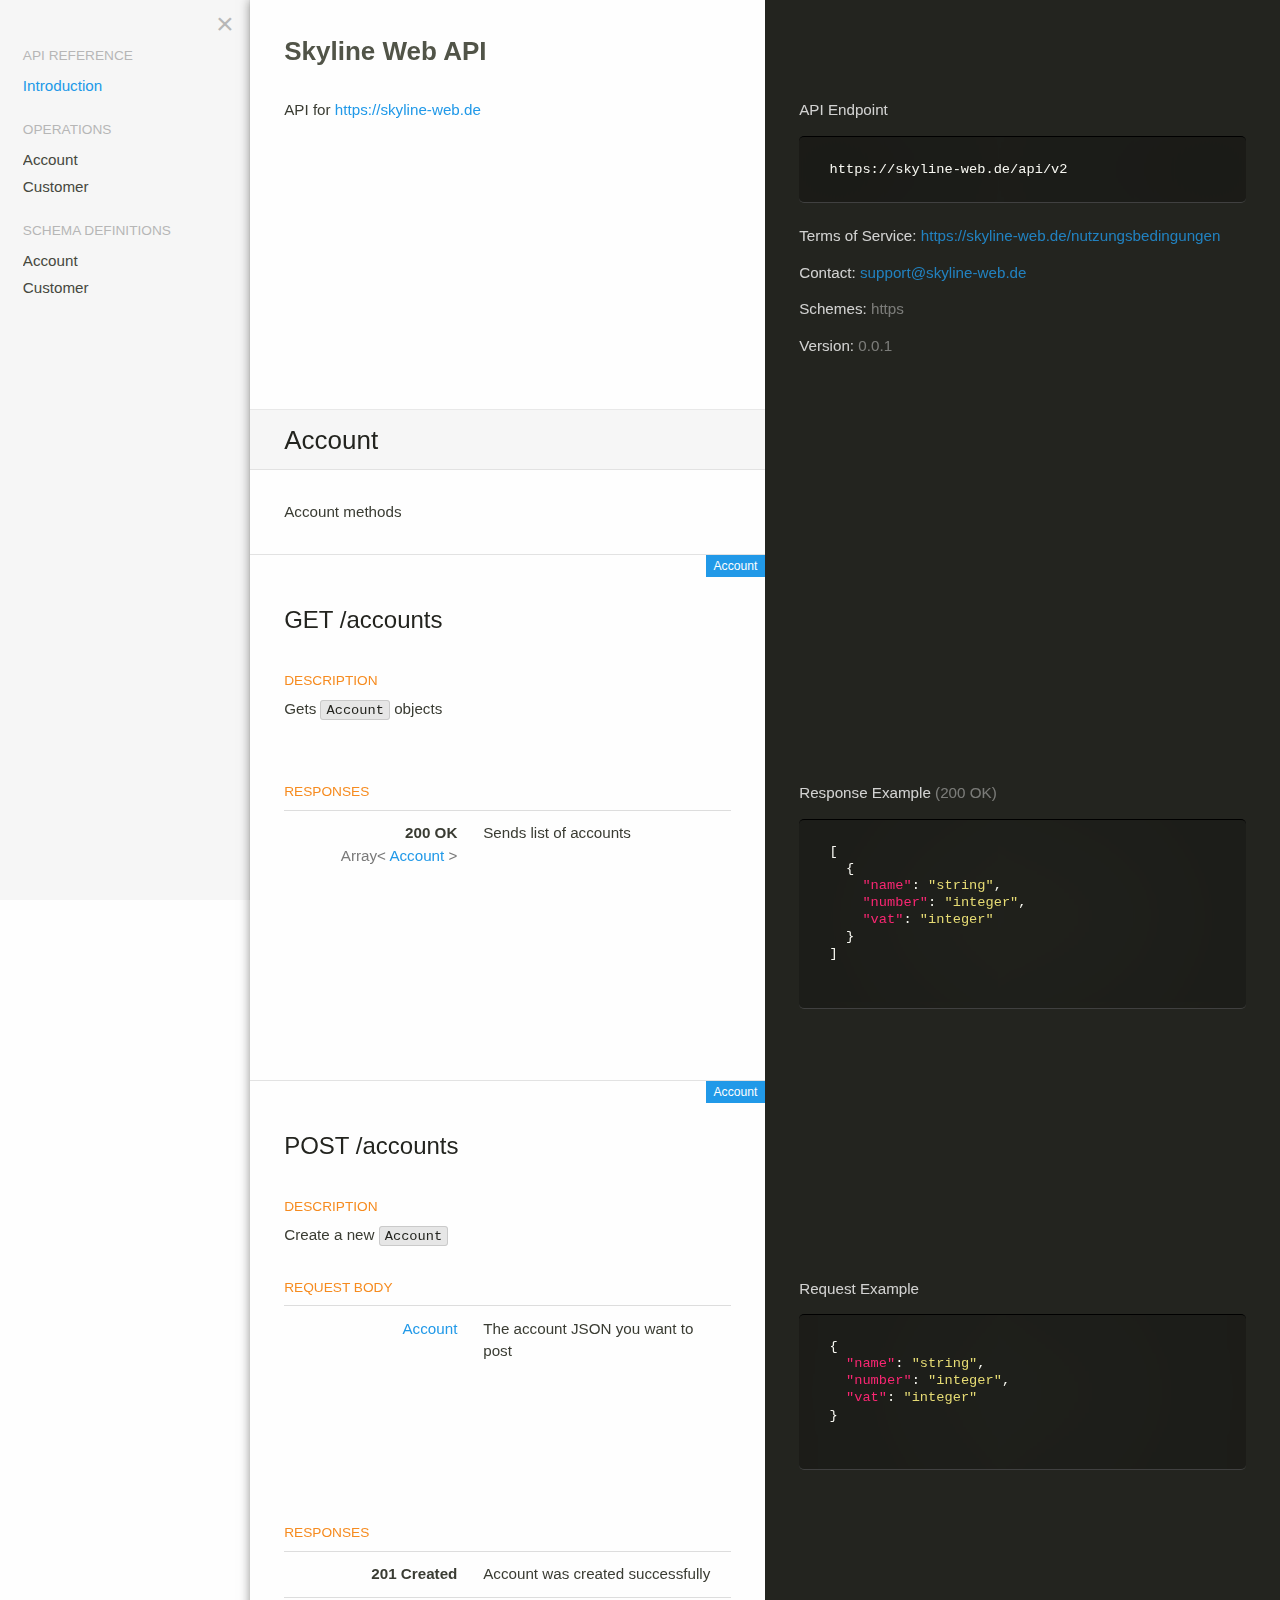
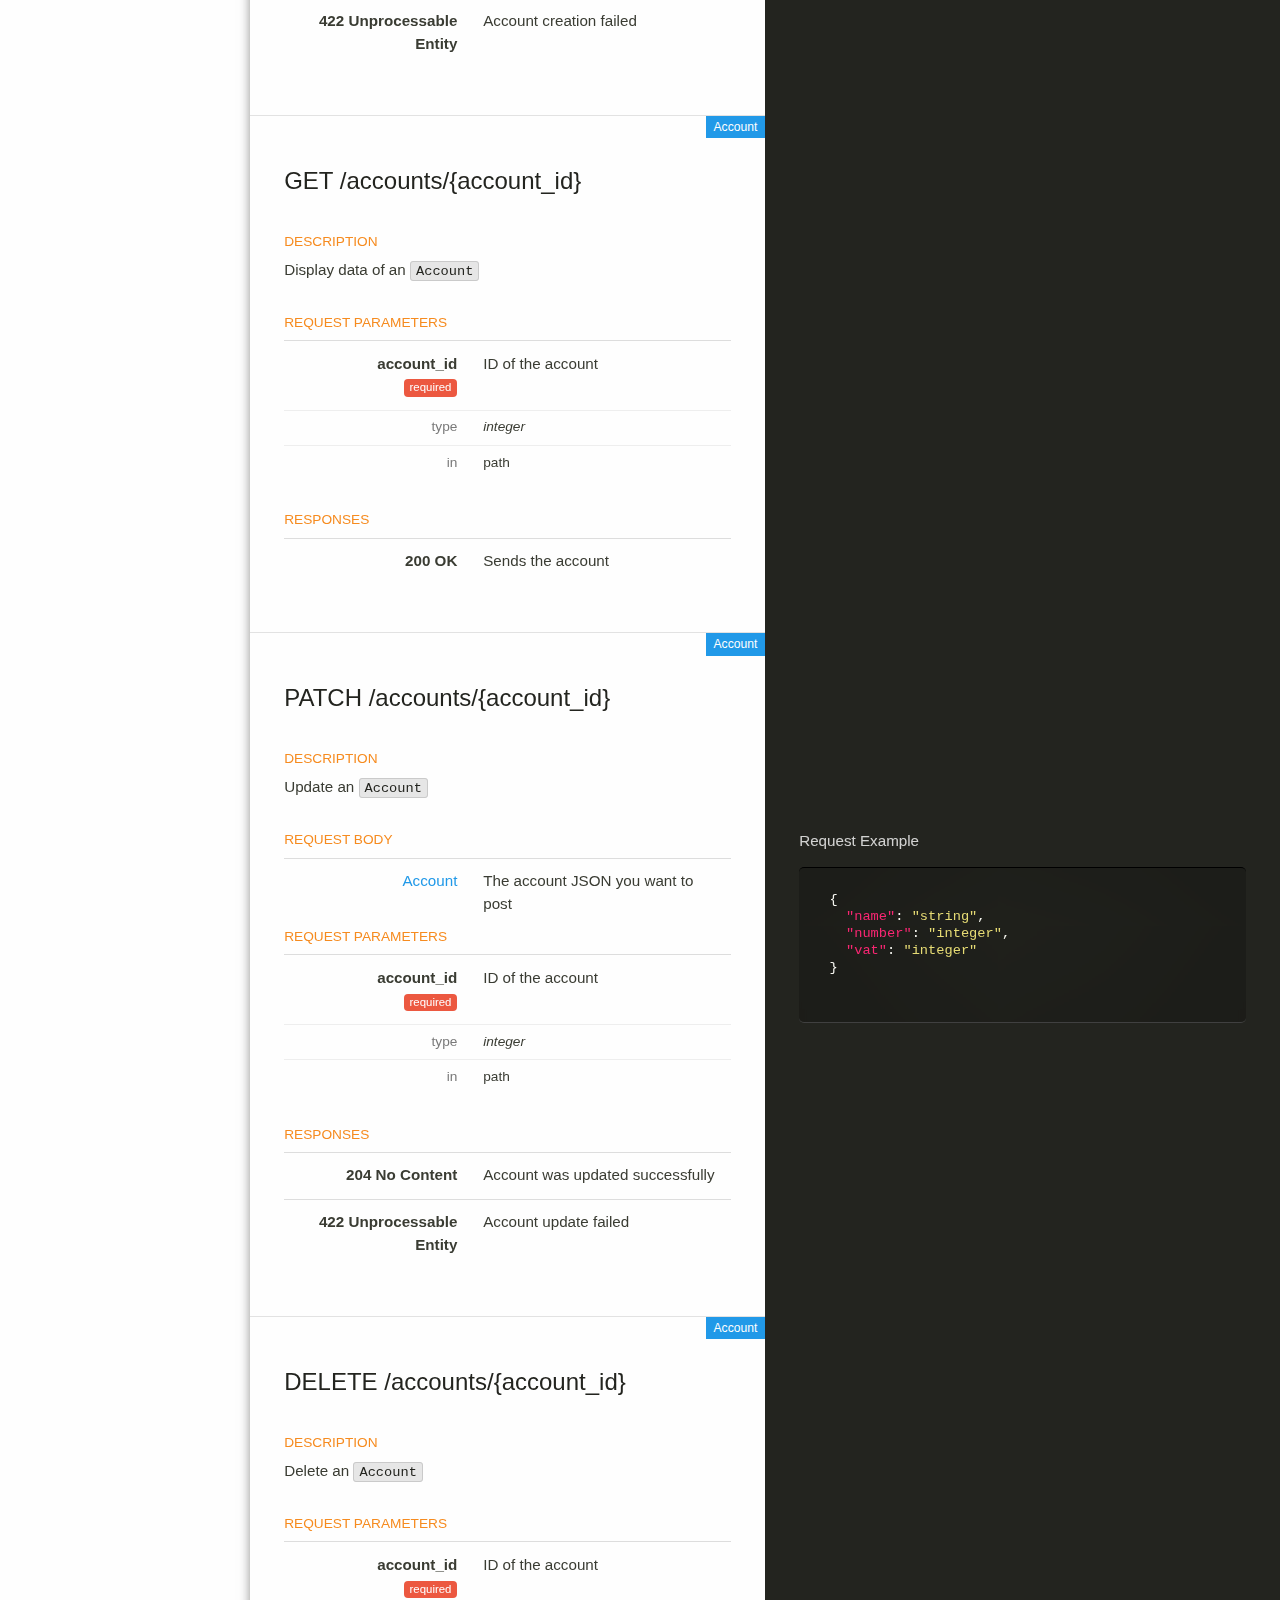
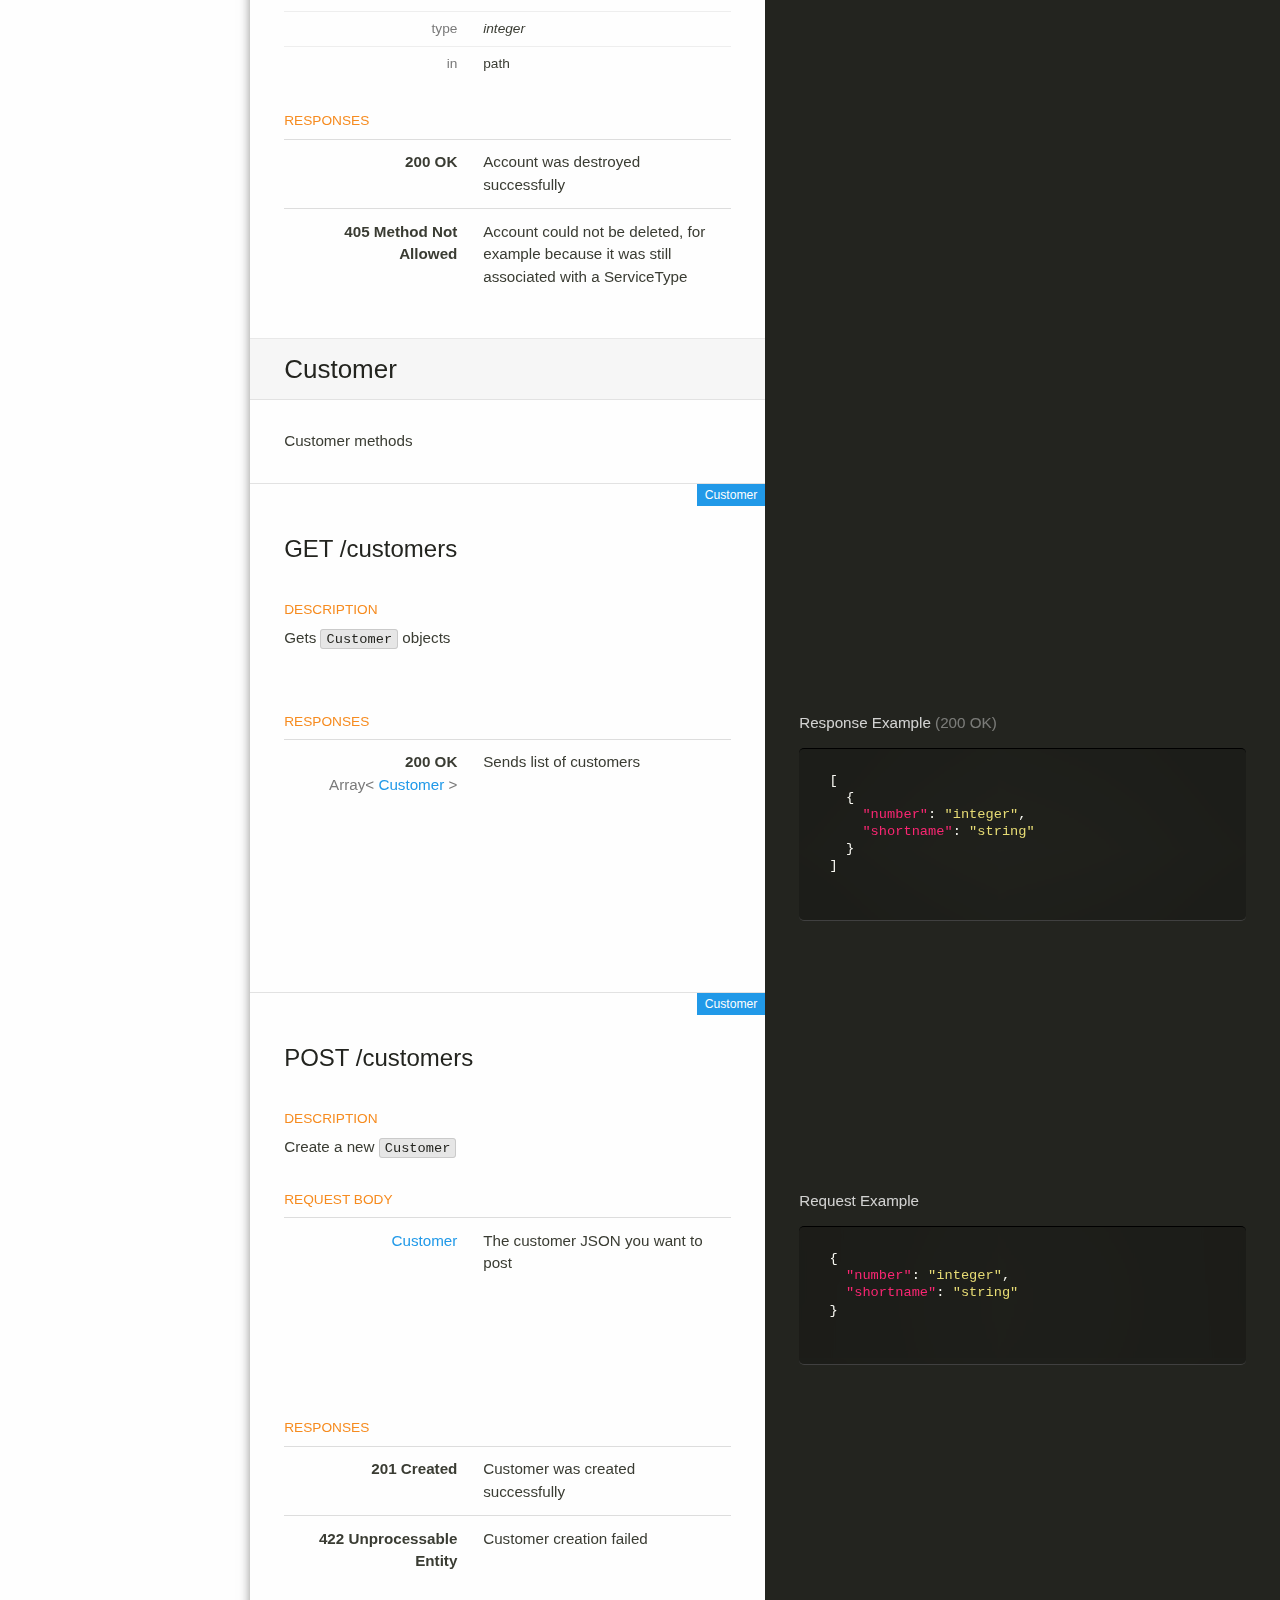
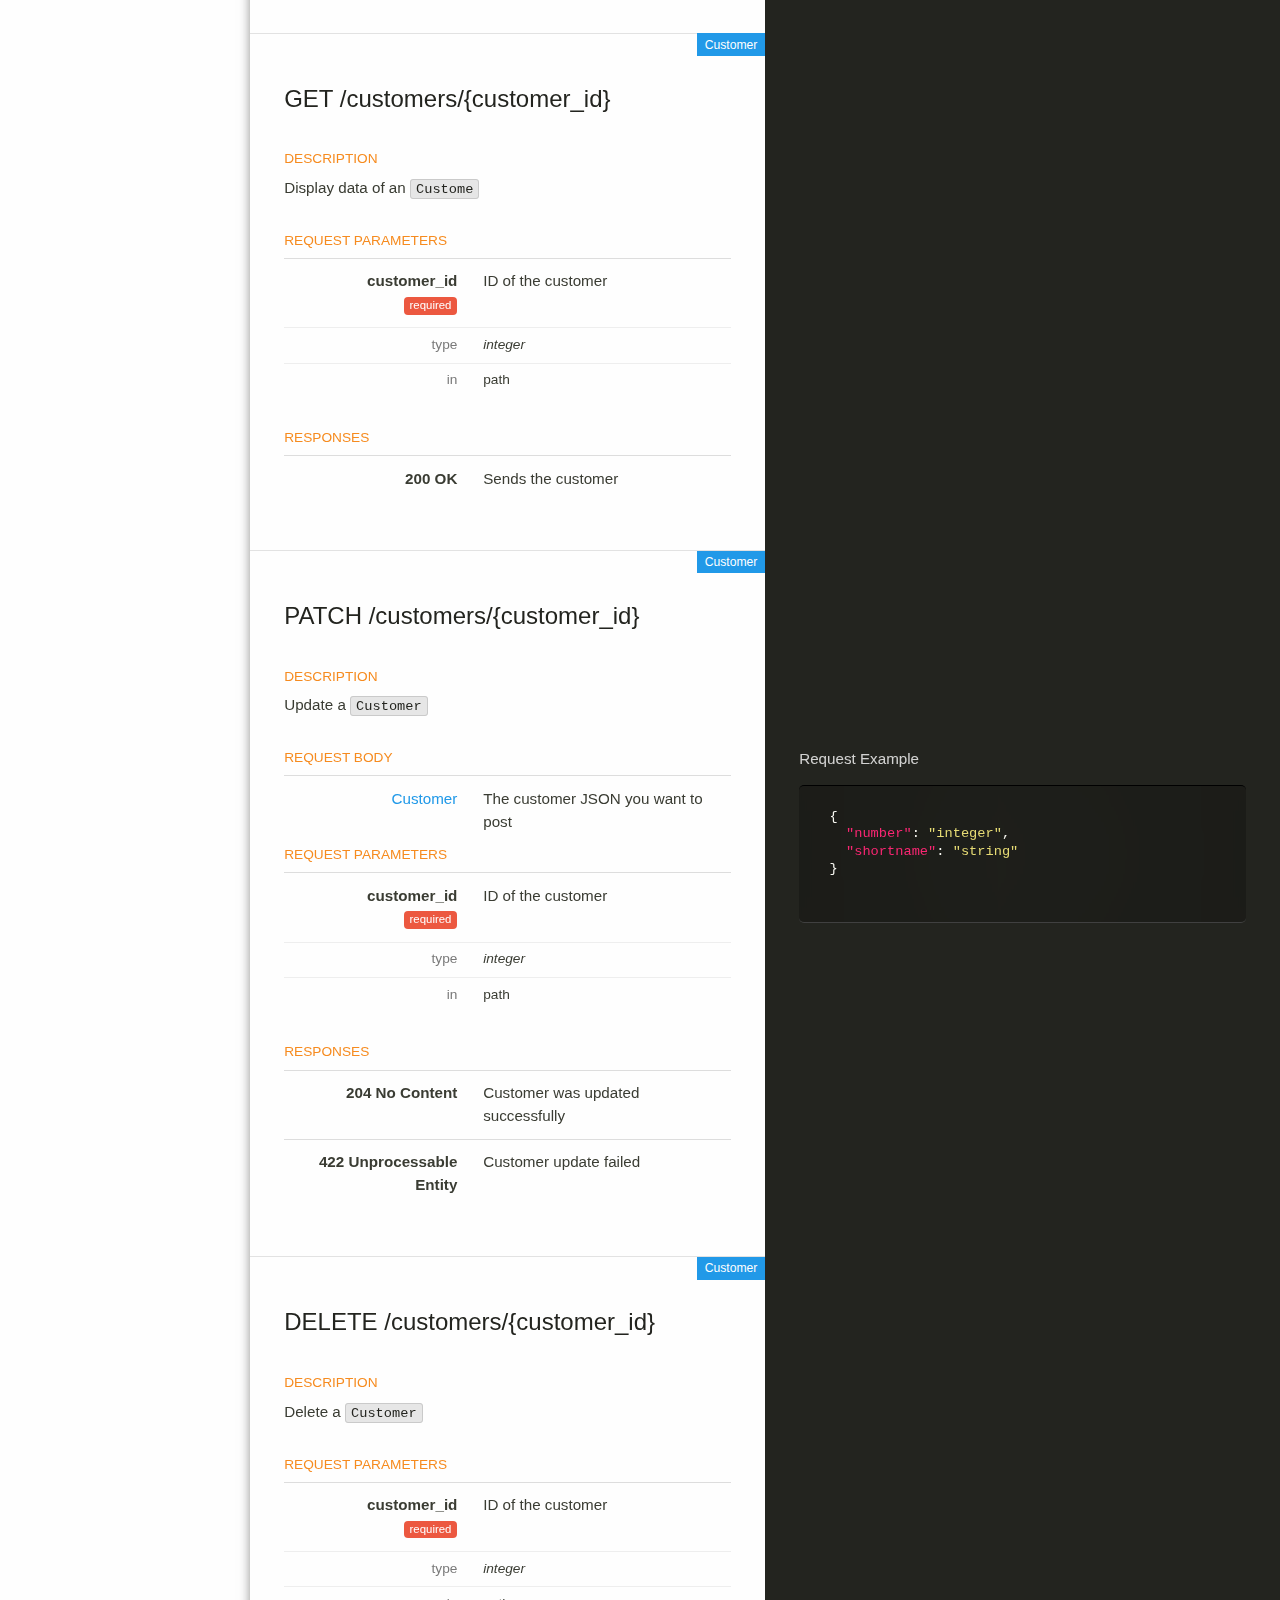
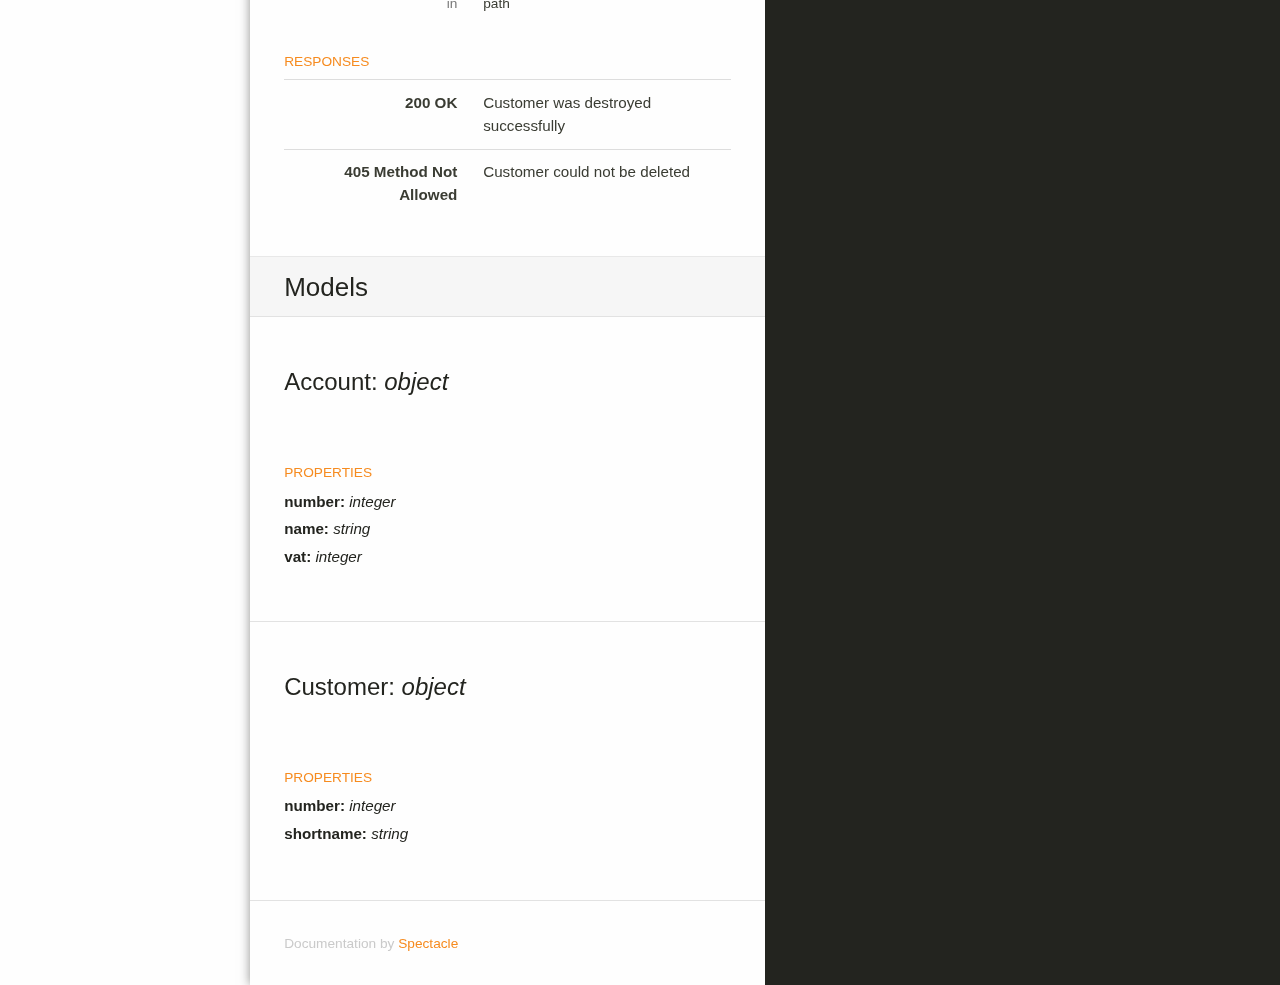
==== commit 51ace348: "add customer resource" ====
--- a/index.html
+++ b/index.html
@@ -19,34 +19,50 @@
         <nav id="nav" role="navigation">
           <h5>API Reference</h5>
           <a href="#introduction">Introduction</a>
-          <h5>Paths</h5>
-          <!-- <section>
-                <a href="#path--accounts">/accounts</a>
-                <ul> -->
-          <!-- <li> -->
-          <a href="#operation--accounts-get"> GET /accounts </a>
-          <!-- </li> -->
-          <!-- <li> -->
-          <a href="#operation--accounts-post"> POST /accounts </a>
-          <!-- </li> -->
-          <!-- </ul>
-              </section> -->
-          <!-- <section>
-                <a href="#path--accounts--account_id-">/accounts/{account_id}</a>
-                <ul> -->
-          <!-- <li> -->
-          <a href="#operation--accounts--account_id--get"> GET /accounts/{account_id} </a>
-          <!-- </li> -->
-          <!-- <li> -->
-          <a href="#operation--accounts--account_id--patch"> PATCH /accounts/{account_id} </a>
-          <!-- </li> -->
-          <!-- <li> -->
-          <a href="#operation--accounts--account_id--delete"> DELETE /accounts/{account_id} </a>
-          <!-- </li> -->
-          <!-- </ul>
-              </section> -->
+          <h5>Operations</h5>
+          <section>
+            <a href="#tag-Account">Account</a>
+            <ul>
+              <li>
+                <a href="#operation--accounts-get"> GET /accounts </a>
+              </li>
+              <li>
+                <a href="#operation--accounts-post"> POST /accounts </a>
+              </li>
+              <li>
+                <a href="#operation--accounts--account_id--get"> GET /accounts/{account_id} </a>
+              </li>
+              <li>
+                <a href="#operation--accounts--account_id--patch"> PATCH /accounts/{account_id} </a>
+              </li>
+              <li>
+                <a href="#operation--accounts--account_id--delete"> DELETE /accounts/{account_id} </a>
+              </li>
+            </ul>
+          </section>
+          <section>
+            <a href="#tag-Customer">Customer</a>
+            <ul>
+              <li>
+                <a href="#operation--customers-get"> GET /customers </a>
+              </li>
+              <li>
+                <a href="#operation--customers-post"> POST /customers </a>
+              </li>
+              <li>
+                <a href="#operation--customers--customer_id--get"> GET /customers/{customer_id} </a>
+              </li>
+              <li>
+                <a href="#operation--customers--customer_id--patch"> PATCH /customers/{customer_id} </a>
+              </li>
+              <li>
+                <a href="#operation--customers--customer_id--delete"> DELETE /customers/{customer_id} </a>
+              </li>
+            </ul>
+          </section>
           <h5>Schema Definitions</h5>
           <a href="#definition-Account"> Account </a>
+          <a href="#definition-Customer"> Customer </a>
         </nav>
       </div>
       <div id="docs" class="row collapse expanded drawer" data-drawer>
@@ -60,11 +76,21 @@
               <span>API Reference</span>
             </h1>
             <div class="doc-row">
-              <div class="doc-copy"> undefined </div>
+              <div class="doc-copy">
+                <p>API for
+                  <a href="https://skyline-web.de">https://skyline-web.de</a>
+                </p>
+              </div>
               <div class="doc-examples">
                 <section>
                   <h5>API Endpoint</h5>
                   <div class="hljs"> <pre><code>https://skyline-web.de/api/v2</code></pre> </div>
+                  <h5>Terms of Service:
+                    <a href="https://skyline-web.de/nutzungsbedingungen">https://skyline-web.de/nutzungsbedingungen</a>
+                  </h5>
+                  <h5>Contact:
+                    <a href="mailto:support@skyline-web.de">support@skyline-web.de</a>
+                  </h5>
                   <!--
                     <h5>Request Content-Types:
                       <span>application/json</span>
@@ -84,9 +110,21 @@
               </div>
             </div>
           </div>
-          <h1>Paths</h1>
-          <span id="path--accounts"></span>
+          <h1 id="tag-Account" class="swagger-summary-tag" data-traverse-target="tag-Account">Account</h1>
+          <div class="tag-description doc-row">
+            <div class="doc-copy">
+              <p>Account methods</p>
+            </div>
+          </div>
           <div id="operation--accounts-get" class="operation panel" data-traverse-target="operation--accounts-get">
+            <!-- <section class="operation-tags row"> -->
+            <!-- <div class="doc-copy"> -->
+            <div class="operation-tags">
+              <a class="label" href="#tag-Account">Account</a>
+              <!---->
+            </div>
+            <!-- </div> -->
+            <!-- </section> -->
             <h2 class="operation-title">
               <span class="operation-name">
                 <span class="operation-name">GET</span>
@@ -141,6 +179,14 @@
             </div>
           </div>
           <div id="operation--accounts-post" class="operation panel" data-traverse-target="operation--accounts-post">
+            <!-- <section class="operation-tags row"> -->
+            <!-- <div class="doc-copy"> -->
+            <div class="operation-tags">
+              <a class="label" href="#tag-Account">Account</a>
+              <!---->
+            </div>
+            <!-- </div> -->
+            <!-- </section> -->
             <h2 class="operation-title">
               <span class="operation-name">
                 <span class="operation-name">POST</span>
@@ -209,73 +255,15 @@
               <div class="doc-examples"></div>
             </div>
           </div>
-          <span id="path--accounts--account_id-"></span>
-          <div id="operation--accounts--account_id--delete" class="operation panel" data-traverse-target="operation--accounts--account_id--delete">
-            <h2 class="operation-title">
-              <span class="operation-name">
-                <span class="operation-name">DELETE</span>
-                <span class="operation-path">/accounts/{account_id}</span>
-              </span>
-            </h2>
-            <div class="doc-row">
-              <div class="doc-copy">
-                <section class="swagger-operation-description">
-                  <p>Delete an <code>Account</code></p>
-                </section>
-              </div>
-            </div>
-            <div class="doc-row">
-              <div class="doc-copy">
-                <section class="swagger-request-params">
-                  <div class="prop-row prop-group">
-                    <div class="prop-name">
-                      <div class="prop-title">account_id</div>
-                      <span class="json-property-required"></span>
-                    </div>
-                    <div class="prop-value">
-                      <p>ID of the account</p>
-                    </div>
-                  </div>
-                  <div class="prop-row prop-inner">
-                    <div class="prop-name param-label">type</div>
-                    <div class="prop-value">
-                      <span class="json-property-type">integer</span>
-                      <span class="json-property-range" title="Value limits"></span>
-                    </div>
-                  </div>
-                  <div class="prop-row prop-inner">
-                    <div class="prop-name param-label">in</div>
-                    <div class="prop-value">path</div>
-                  </div>
-                </section>
-              </div>
-              <div class="doc-examples"></div>
-            </div>
-            <div class="doc-row">
-              <div class="doc-copy">
-                <section class="swagger-responses">
-                  <div class="prop-row prop-group">
-                    <div class="prop-name">
-                      <div class="prop-title">200 OK</div>
-                    </div>
-                    <div class="prop-value">
-                      <p>Account was destroyed successfully</p>
-                    </div>
-                  </div>
-                  <div class="prop-row prop-group">
-                    <div class="prop-name">
-                      <div class="prop-title">405 Method Not Allowed</div>
-                    </div>
-                    <div class="prop-value">
-                      <p>Account could not be deleted, for example because it was still associated with a ServiceType</p>
-                    </div>
-                  </div>
-                </section>
-              </div>
-              <div class="doc-examples"></div>
-            </div>
-          </div>
           <div id="operation--accounts--account_id--get" class="operation panel" data-traverse-target="operation--accounts--account_id--get">
+            <!-- <section class="operation-tags row"> -->
+            <!-- <div class="doc-copy"> -->
+            <div class="operation-tags">
+              <a class="label" href="#tag-Account">Account</a>
+              <!---->
+            </div>
+            <!-- </div> -->
+            <!-- </section> -->
             <h2 class="operation-title">
               <span class="operation-name">
                 <span class="operation-name">GET</span>
@@ -333,6 +321,14 @@
             </div>
           </div>
           <div id="operation--accounts--account_id--patch" class="operation panel" data-traverse-target="operation--accounts--account_id--patch">
+            <!-- <section class="operation-tags row"> -->
+            <!-- <div class="doc-copy"> -->
+            <div class="operation-tags">
+              <a class="label" href="#tag-Account">Account</a>
+              <!---->
+            </div>
+            <!-- </div> -->
+            <!-- </section> -->
             <h2 class="operation-title">
               <span class="operation-name">
                 <span class="operation-name">PATCH</span>
@@ -423,6 +419,458 @@
               <div class="doc-examples"></div>
             </div>
           </div>
+          <div id="operation--accounts--account_id--delete" class="operation panel" data-traverse-target="operation--accounts--account_id--delete">
+            <!-- <section class="operation-tags row"> -->
+            <!-- <div class="doc-copy"> -->
+            <div class="operation-tags">
+              <a class="label" href="#tag-Account">Account</a>
+              <!---->
+            </div>
+            <!-- </div> -->
+            <!-- </section> -->
+            <h2 class="operation-title">
+              <span class="operation-name">
+                <span class="operation-name">DELETE</span>
+                <span class="operation-path">/accounts/{account_id}</span>
+              </span>
+            </h2>
+            <div class="doc-row">
+              <div class="doc-copy">
+                <section class="swagger-operation-description">
+                  <p>Delete an <code>Account</code></p>
+                </section>
+              </div>
+            </div>
+            <div class="doc-row">
+              <div class="doc-copy">
+                <section class="swagger-request-params">
+                  <div class="prop-row prop-group">
+                    <div class="prop-name">
+                      <div class="prop-title">account_id</div>
+                      <span class="json-property-required"></span>
+                    </div>
+                    <div class="prop-value">
+                      <p>ID of the account</p>
+                    </div>
+                  </div>
+                  <div class="prop-row prop-inner">
+                    <div class="prop-name param-label">type</div>
+                    <div class="prop-value">
+                      <span class="json-property-type">integer</span>
+                      <span class="json-property-range" title="Value limits"></span>
+                    </div>
+                  </div>
+                  <div class="prop-row prop-inner">
+                    <div class="prop-name param-label">in</div>
+                    <div class="prop-value">path</div>
+                  </div>
+                </section>
+              </div>
+              <div class="doc-examples"></div>
+            </div>
+            <div class="doc-row">
+              <div class="doc-copy">
+                <section class="swagger-responses">
+                  <div class="prop-row prop-group">
+                    <div class="prop-name">
+                      <div class="prop-title">200 OK</div>
+                    </div>
+                    <div class="prop-value">
+                      <p>Account was destroyed successfully</p>
+                    </div>
+                  </div>
+                  <div class="prop-row prop-group">
+                    <div class="prop-name">
+                      <div class="prop-title">405 Method Not Allowed</div>
+                    </div>
+                    <div class="prop-value">
+                      <p>Account could not be deleted, for example because it was still associated with a ServiceType</p>
+                    </div>
+                  </div>
+                </section>
+              </div>
+              <div class="doc-examples"></div>
+            </div>
+          </div>
+          <h1 id="tag-Customer" class="swagger-summary-tag" data-traverse-target="tag-Customer">Customer</h1>
+          <div class="tag-description doc-row">
+            <div class="doc-copy">
+              <p>Customer methods</p>
+            </div>
+          </div>
+          <div id="operation--customers-get" class="operation panel" data-traverse-target="operation--customers-get">
+            <!-- <section class="operation-tags row"> -->
+            <!-- <div class="doc-copy"> -->
+            <div class="operation-tags">
+              <a class="label" href="#tag-Customer">Customer</a>
+              <!---->
+            </div>
+            <!-- </div> -->
+            <!-- </section> -->
+            <h2 class="operation-title">
+              <span class="operation-name">
+                <span class="operation-name">GET</span>
+                <span class="operation-path">/customers</span>
+              </span>
+            </h2>
+            <div class="doc-row">
+              <div class="doc-copy">
+                <section class="swagger-operation-description">
+                  <p>Gets <code>Customer</code> objects</p>
+                </section>
+              </div>
+            </div>
+            <div class="doc-row">
+              <div class="doc-copy"> </div>
+              <div class="doc-examples"></div>
+            </div>
+            <div class="doc-row">
+              <div class="doc-copy">
+                <section class="swagger-responses">
+                  <div class="prop-row prop-group">
+                    <div class="prop-name">
+                      <div class="prop-title">200 OK</div>
+                      <div class="prop-ref">
+                        <span class="json-schema-ref-array">
+                          <a class="json-schema-ref" href="#/definitions/Customer">Customer</a>
+                        </span>
+                      </div>
+                      <!-- <span class="swagger-global"></span> <span class="json-schema-reference"><a href=""></a></span> -->
+                    </div>
+                    <div class="prop-value">
+                      <p>Sends list of customers</p>
+                    </div>
+                  </div>
+                </section>
+              </div>
+              <div class="doc-examples">
+                <section>
+                  <h5>Response Example
+                    <span>(200 OK)</span>
+                  </h5>
+                  <div class="hljs"><pre><code class="hljs json">[
+  {
+    <span class="hljs-attr">&quot;number&quot;</span>: <span class="hljs-string">&quot;integer&quot;</span>,
+    <span class="hljs-attr">&quot;shortname&quot;</span>: <span class="hljs-string">&quot;string&quot;</span>
+  }
+]
+</code></pre> </div>
+                </section>
+              </div>
+            </div>
+          </div>
+          <div id="operation--customers-post" class="operation panel" data-traverse-target="operation--customers-post">
+            <!-- <section class="operation-tags row"> -->
+            <!-- <div class="doc-copy"> -->
+            <div class="operation-tags">
+              <a class="label" href="#tag-Customer">Customer</a>
+              <!---->
+            </div>
+            <!-- </div> -->
+            <!-- </section> -->
+            <h2 class="operation-title">
+              <span class="operation-name">
+                <span class="operation-name">POST</span>
+                <span class="operation-path">/customers</span>
+              </span>
+            </h2>
+            <div class="doc-row">
+              <div class="doc-copy">
+                <section class="swagger-operation-description">
+                  <p>Create a new <code>Customer</code></p>
+                </section>
+              </div>
+            </div>
+            <div class="doc-row">
+              <div class="doc-copy">
+                <section class="swagger-request-body">
+                  <div class="prop-row">
+                    <div class="prop-name">
+                      <div class="swagger-request-model">
+                        <span class="">
+                          <a class="json-schema-ref" href="#/definitions/Customer">Customer</a>
+                        </span>
+                      </div>
+                    </div>
+                    <div class="prop-value columns small-6">
+                      <!-- <div class="swagger-request-description"> -->
+                      <p>The customer JSON you want to post</p>
+                      <!-- </div> -->
+                    </div>
+                  </div>
+                </section>
+              </div>
+              <div class="doc-examples">
+                <section>
+                  <h5>Request Example</h5>
+                  <div class="hljs"><pre><code class="hljs json">{
+  <span class="hljs-attr">&quot;number&quot;</span>: <span class="hljs-string">&quot;integer&quot;</span>,
+  <span class="hljs-attr">&quot;shortname&quot;</span>: <span class="hljs-string">&quot;string&quot;</span>
+}
+</code></pre> </div>
+                </section>
+              </div>
+            </div>
+            <div class="doc-row">
+              <div class="doc-copy">
+                <section class="swagger-responses">
+                  <div class="prop-row prop-group">
+                    <div class="prop-name">
+                      <div class="prop-title">201 Created</div>
+                    </div>
+                    <div class="prop-value">
+                      <p>Customer was created successfully</p>
+                    </div>
+                  </div>
+                  <div class="prop-row prop-group">
+                    <div class="prop-name">
+                      <div class="prop-title">422 Unprocessable Entity</div>
+                    </div>
+                    <div class="prop-value">
+                      <p>Customer creation failed</p>
+                    </div>
+                  </div>
+                </section>
+              </div>
+              <div class="doc-examples"></div>
+            </div>
+          </div>
+          <div id="operation--customers--customer_id--get" class="operation panel" data-traverse-target="operation--customers--customer_id--get">
+            <!-- <section class="operation-tags row"> -->
+            <!-- <div class="doc-copy"> -->
+            <div class="operation-tags">
+              <a class="label" href="#tag-Customer">Customer</a>
+              <!---->
+            </div>
+            <!-- </div> -->
+            <!-- </section> -->
+            <h2 class="operation-title">
+              <span class="operation-name">
+                <span class="operation-name">GET</span>
+                <span class="operation-path">/customers/{customer_id}</span>
+              </span>
+            </h2>
+            <div class="doc-row">
+              <div class="doc-copy">
+                <section class="swagger-operation-description">
+                  <p>Display data of an <code>Custome</code></p>
+                </section>
+              </div>
+            </div>
+            <div class="doc-row">
+              <div class="doc-copy">
+                <section class="swagger-request-params">
+                  <div class="prop-row prop-group">
+                    <div class="prop-name">
+                      <div class="prop-title">customer_id</div>
+                      <span class="json-property-required"></span>
+                    </div>
+                    <div class="prop-value">
+                      <p>ID of the customer</p>
+                    </div>
+                  </div>
+                  <div class="prop-row prop-inner">
+                    <div class="prop-name param-label">type</div>
+                    <div class="prop-value">
+                      <span class="json-property-type">integer</span>
+                      <span class="json-property-range" title="Value limits"></span>
+                    </div>
+                  </div>
+                  <div class="prop-row prop-inner">
+                    <div class="prop-name param-label">in</div>
+                    <div class="prop-value">path</div>
+                  </div>
+                </section>
+              </div>
+              <div class="doc-examples"></div>
+            </div>
+            <div class="doc-row">
+              <div class="doc-copy">
+                <section class="swagger-responses">
+                  <div class="prop-row prop-group">
+                    <div class="prop-name">
+                      <div class="prop-title">200 OK</div>
+                    </div>
+                    <div class="prop-value">
+                      <p>Sends the customer</p>
+                    </div>
+                  </div>
+                </section>
+              </div>
+              <div class="doc-examples"></div>
+            </div>
+          </div>
+          <div id="operation--customers--customer_id--patch" class="operation panel" data-traverse-target="operation--customers--customer_id--patch">
+            <!-- <section class="operation-tags row"> -->
+            <!-- <div class="doc-copy"> -->
+            <div class="operation-tags">
+              <a class="label" href="#tag-Customer">Customer</a>
+              <!---->
+            </div>
+            <!-- </div> -->
+            <!-- </section> -->
+            <h2 class="operation-title">
+              <span class="operation-name">
+                <span class="operation-name">PATCH</span>
+                <span class="operation-path">/customers/{customer_id}</span>
+              </span>
+            </h2>
+            <div class="doc-row">
+              <div class="doc-copy">
+                <section class="swagger-operation-description">
+                  <p>Update a <code>Customer</code></p>
+                </section>
+              </div>
+            </div>
+            <div class="doc-row">
+              <div class="doc-copy">
+                <section class="swagger-request-body">
+                  <div class="prop-row">
+                    <div class="prop-name">
+                      <div class="swagger-request-model">
+                        <span class="">
+                          <a class="json-schema-ref" href="#/definitions/Customer">Customer</a>
+                        </span>
+                      </div>
+                    </div>
+                    <div class="prop-value columns small-6">
+                      <!-- <div class="swagger-request-description"> -->
+                      <p>The customer JSON you want to post</p>
+                      <!-- </div> -->
+                    </div>
+                  </div>
+                </section>
+                <section class="swagger-request-params">
+                  <div class="prop-row prop-group">
+                    <div class="prop-name">
+                      <div class="prop-title">customer_id</div>
+                      <span class="json-property-required"></span>
+                    </div>
+                    <div class="prop-value">
+                      <p>ID of the customer</p>
+                    </div>
+                  </div>
+                  <div class="prop-row prop-inner">
+                    <div class="prop-name param-label">type</div>
+                    <div class="prop-value">
+                      <span class="json-property-type">integer</span>
+                      <span class="json-property-range" title="Value limits"></span>
+                    </div>
+                  </div>
+                  <div class="prop-row prop-inner">
+                    <div class="prop-name param-label">in</div>
+                    <div class="prop-value">path</div>
+                  </div>
+                </section>
+              </div>
+              <div class="doc-examples">
+                <section>
+                  <h5>Request Example</h5>
+                  <div class="hljs"><pre><code class="hljs json">{
+  <span class="hljs-attr">&quot;number&quot;</span>: <span class="hljs-string">&quot;integer&quot;</span>,
+  <span class="hljs-attr">&quot;shortname&quot;</span>: <span class="hljs-string">&quot;string&quot;</span>
+}
+</code></pre> </div>
+                </section>
+              </div>
+            </div>
+            <div class="doc-row">
+              <div class="doc-copy">
+                <section class="swagger-responses">
+                  <div class="prop-row prop-group">
+                    <div class="prop-name">
+                      <div class="prop-title">204 No Content</div>
+                    </div>
+                    <div class="prop-value">
+                      <p>Customer was updated successfully</p>
+                    </div>
+                  </div>
+                  <div class="prop-row prop-group">
+                    <div class="prop-name">
+                      <div class="prop-title">422 Unprocessable Entity</div>
+                    </div>
+                    <div class="prop-value">
+                      <p>Customer update failed</p>
+                    </div>
+                  </div>
+                </section>
+              </div>
+              <div class="doc-examples"></div>
+            </div>
+          </div>
+          <div id="operation--customers--customer_id--delete" class="operation panel" data-traverse-target="operation--customers--customer_id--delete">
+            <!-- <section class="operation-tags row"> -->
+            <!-- <div class="doc-copy"> -->
+            <div class="operation-tags">
+              <a class="label" href="#tag-Customer">Customer</a>
+              <!---->
+            </div>
+            <!-- </div> -->
+            <!-- </section> -->
+            <h2 class="operation-title">
+              <span class="operation-name">
+                <span class="operation-name">DELETE</span>
+                <span class="operation-path">/customers/{customer_id}</span>
+              </span>
+            </h2>
+            <div class="doc-row">
+              <div class="doc-copy">
+                <section class="swagger-operation-description">
+                  <p>Delete a <code>Customer</code></p>
+                </section>
+              </div>
+            </div>
+            <div class="doc-row">
+              <div class="doc-copy">
+                <section class="swagger-request-params">
+                  <div class="prop-row prop-group">
+                    <div class="prop-name">
+                      <div class="prop-title">customer_id</div>
+                      <span class="json-property-required"></span>
+                    </div>
+                    <div class="prop-value">
+                      <p>ID of the customer</p>
+                    </div>
+                  </div>
+                  <div class="prop-row prop-inner">
+                    <div class="prop-name param-label">type</div>
+                    <div class="prop-value">
+                      <span class="json-property-type">integer</span>
+                      <span class="json-property-range" title="Value limits"></span>
+                    </div>
+                  </div>
+                  <div class="prop-row prop-inner">
+                    <div class="prop-name param-label">in</div>
+                    <div class="prop-value">path</div>
+                  </div>
+                </section>
+              </div>
+              <div class="doc-examples"></div>
+            </div>
+            <div class="doc-row">
+              <div class="doc-copy">
+                <section class="swagger-responses">
+                  <div class="prop-row prop-group">
+                    <div class="prop-name">
+                      <div class="prop-title">200 OK</div>
+                    </div>
+                    <div class="prop-value">
+                      <p>Customer was destroyed successfully</p>
+                    </div>
+                  </div>
+                  <div class="prop-row prop-group">
+                    <div class="prop-name">
+                      <div class="prop-title">405 Method Not Allowed</div>
+                    </div>
+                    <div class="prop-value">
+                      <p>Customer could not be deleted</p>
+                    </div>
+                  </div>
+                </section>
+              </div>
+              <div class="doc-examples"></div>
+            </div>
+          </div>
           <!-- <h1>Schema definitions</h1> -->
           <h1>Models</h1>
           <div id="definition-Account" class="panel panel-definition" data-traverse-target="definition-Account">
@@ -461,6 +909,37 @@
               </div>
             </div>
           </div>
+          <div id="definition-Customer" class="panel panel-definition" data-traverse-target="definition-Customer">
+            <h2 class="panel-title">
+              <a name="/definitions/Customer"></a>Customer:
+              <span class="json-property-type">
+                <span class="json-property-type">object</span>
+                <span class="json-property-range" title="Value limits"></span>
+              </span>
+            </h2>
+            <div class="doc-row">
+              <div class="doc-copy"> </div>
+              <div class="doc-examples"></div>
+            </div>
+            <div class="doc-row">
+              <div class="doc-copy">
+                <section class="json-schema-properties">
+                  <dl>
+                    <dt data-property-name="number">
+                      <span class="json-property-name">number:</span>
+                      <span class="json-property-type">integer</span>
+                      <span class="json-property-range" title="Value limits"></span>
+                    </dt>
+                    <dt data-property-name="shortname">
+                      <span class="json-property-name">shortname:</span>
+                      <span class="json-property-type">string</span>
+                      <span class="json-property-range" title="Value limits"></span>
+                    </dt>
+                  </dl>
+                </section>
+              </div>
+            </div>
+          </div>
           <div class="doc-row no-margin">
             <div class="doc-copy doc-separator">
               <a class="powered-by" href="http://sourcey.com/spectacle">Documentation by
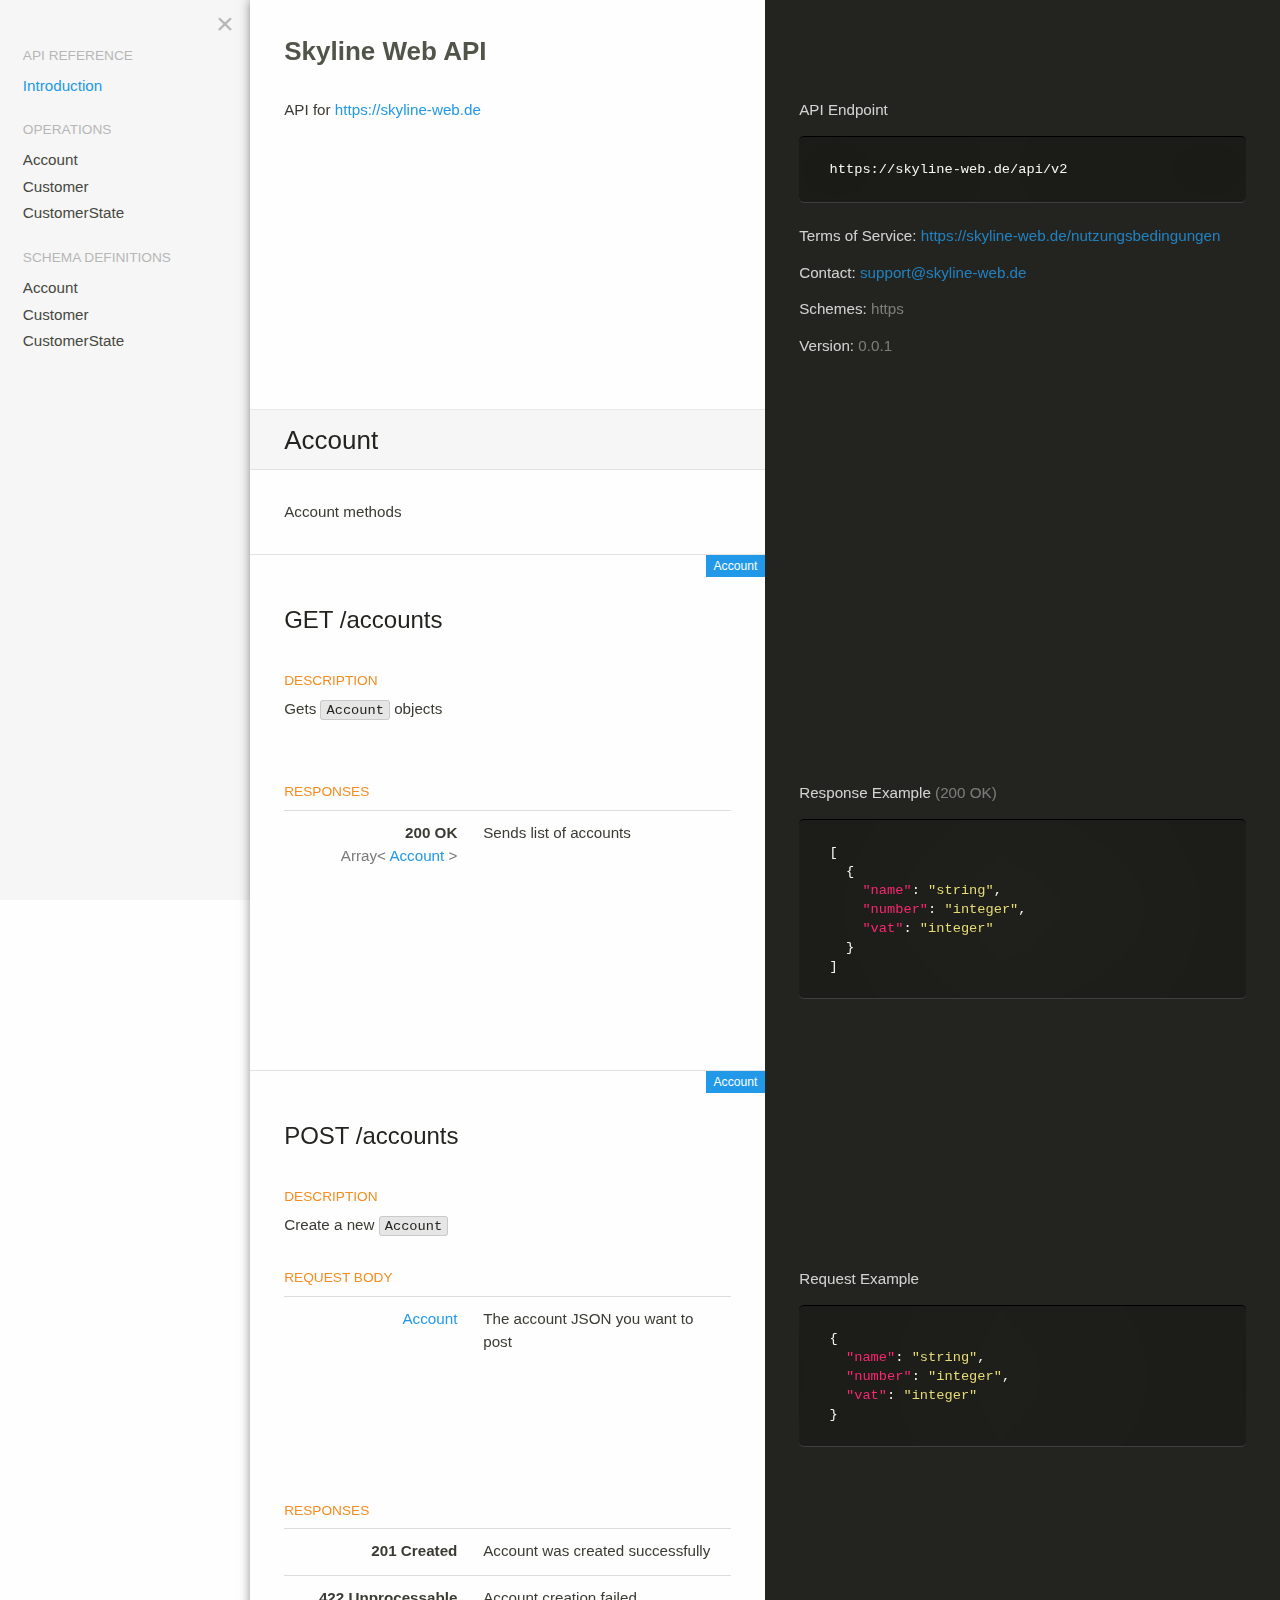
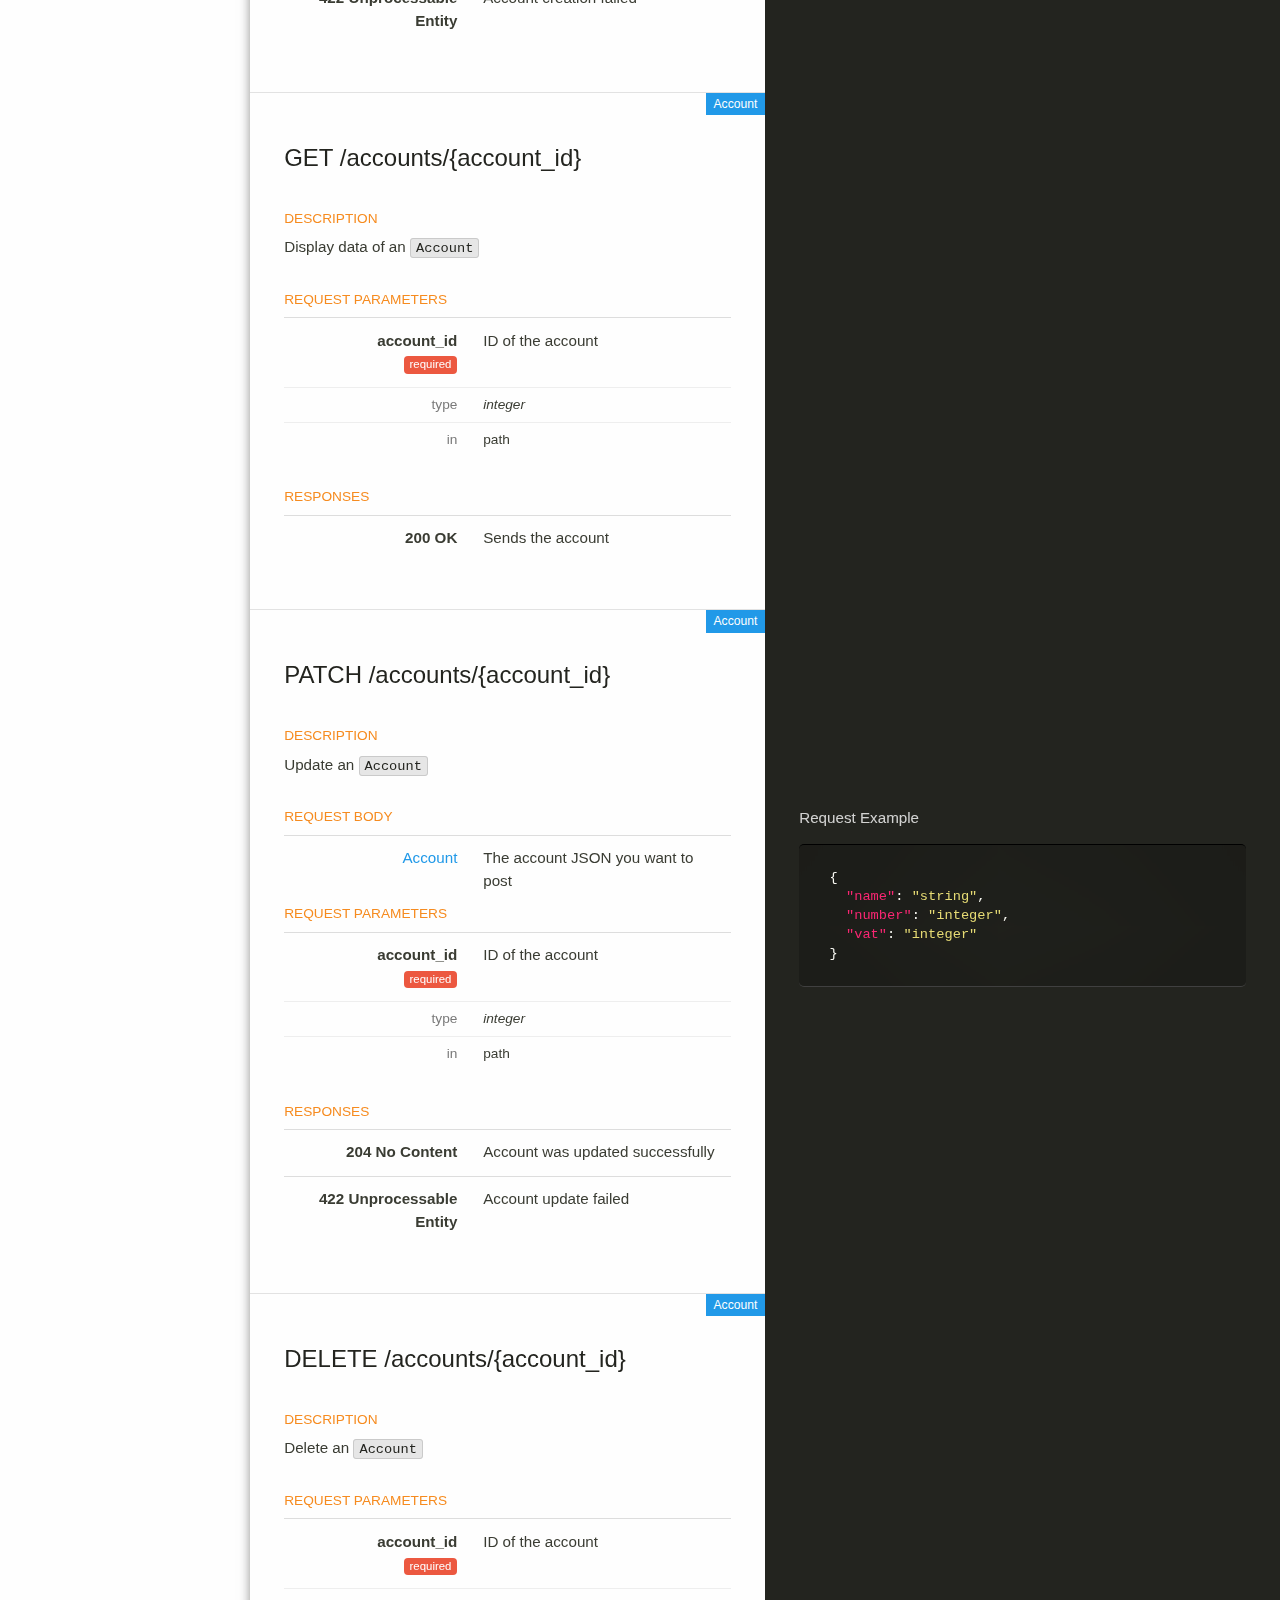
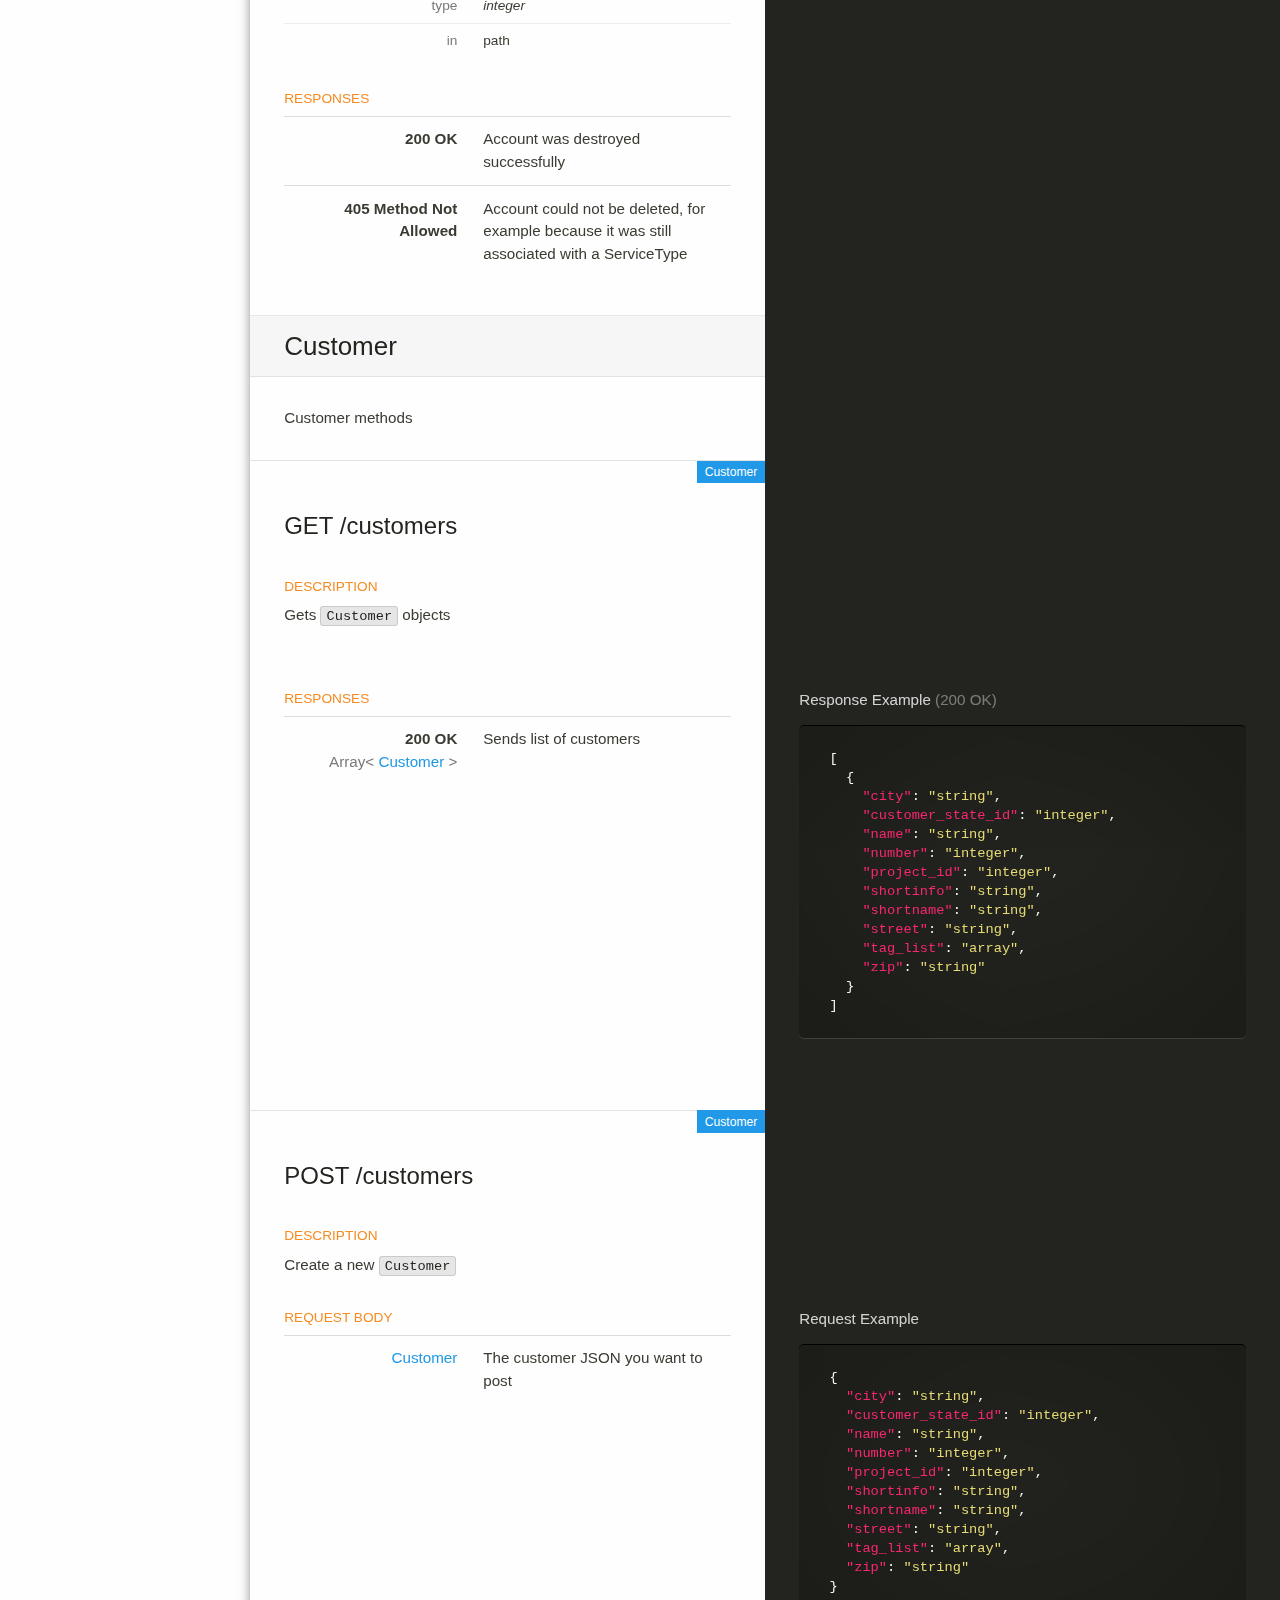
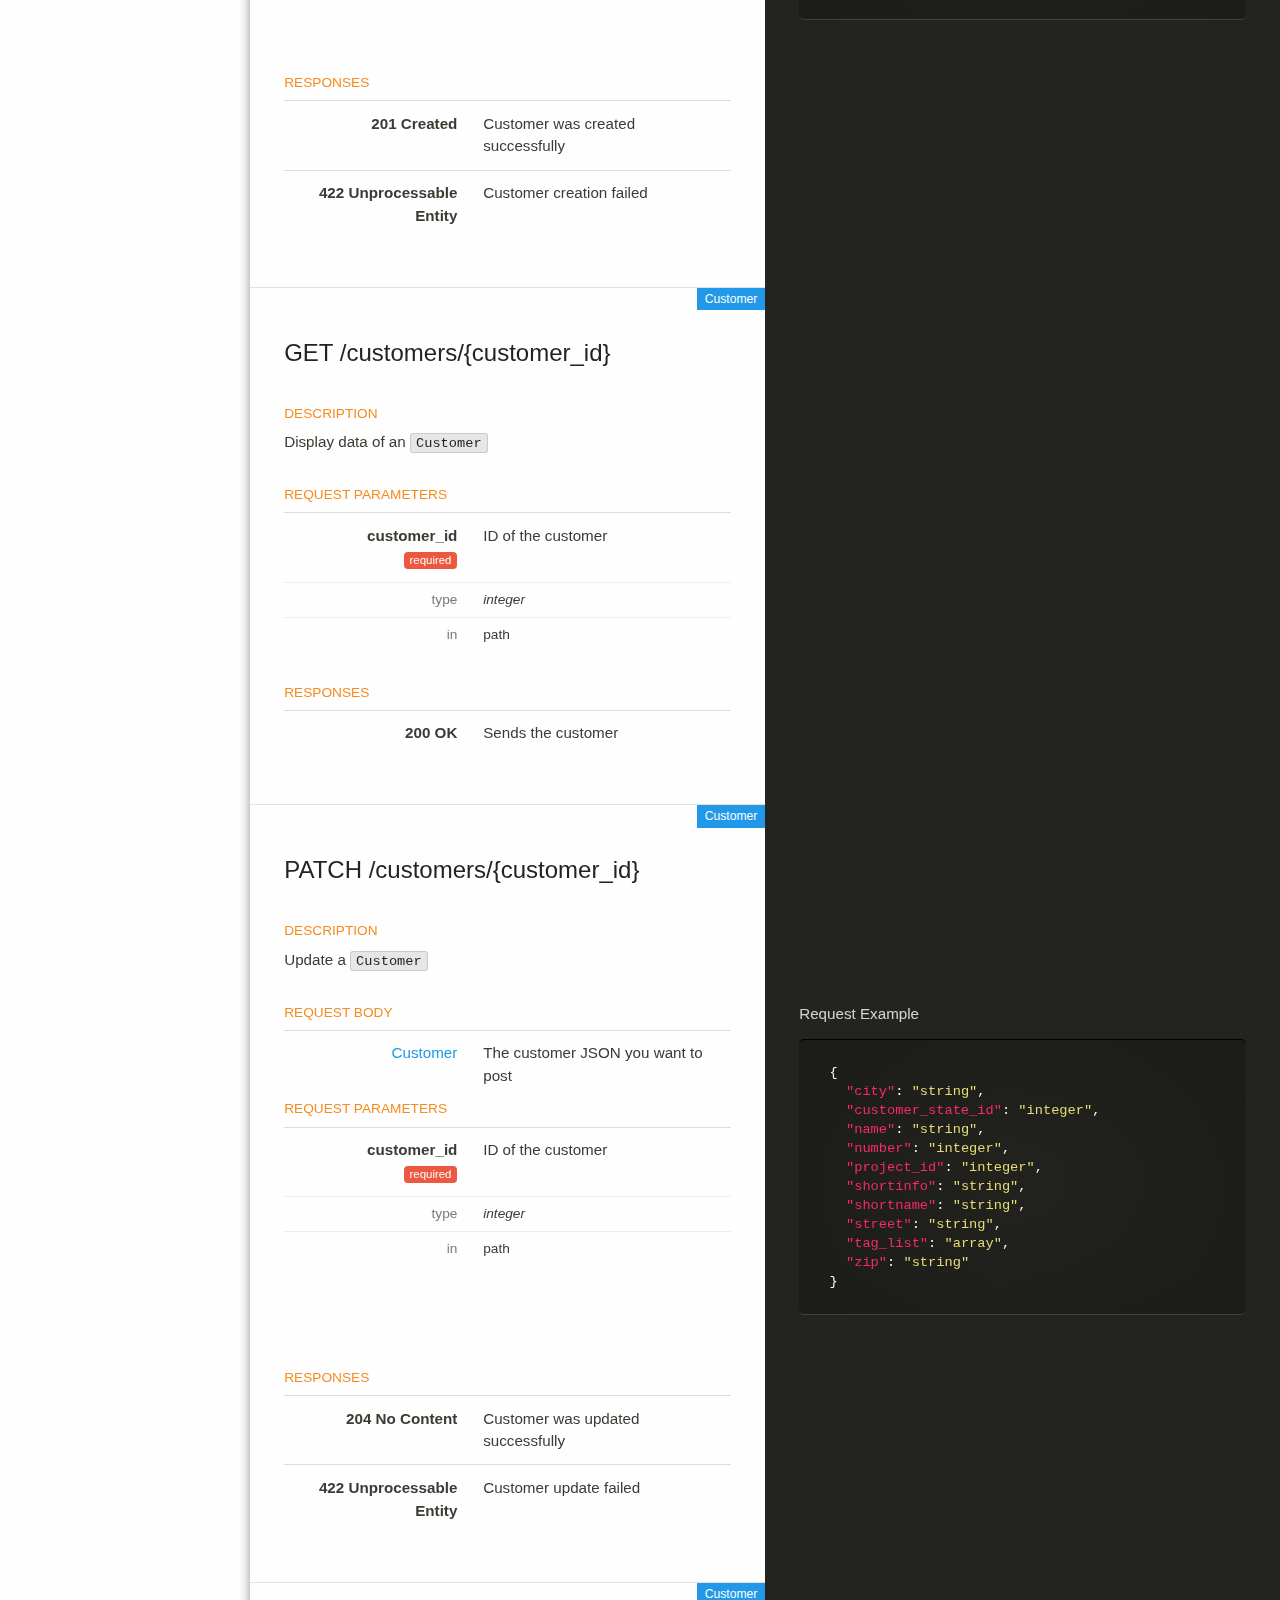
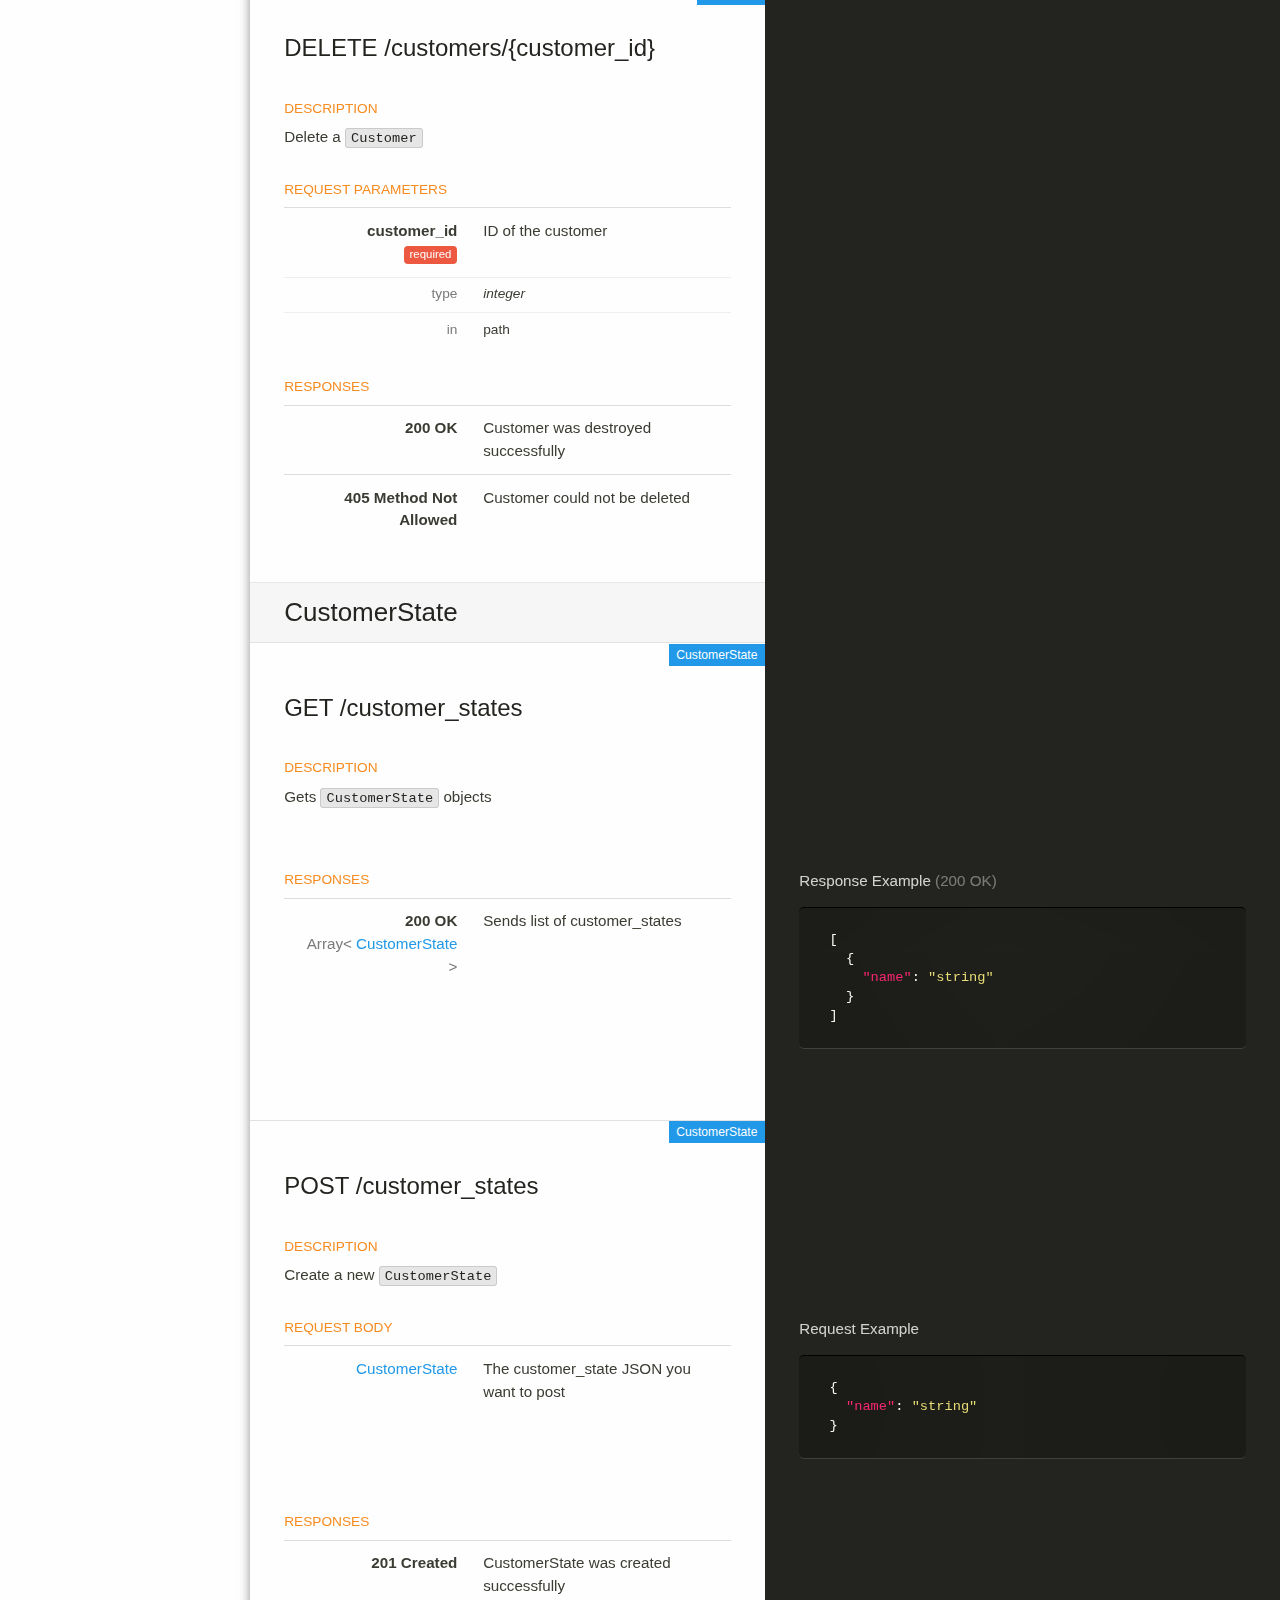
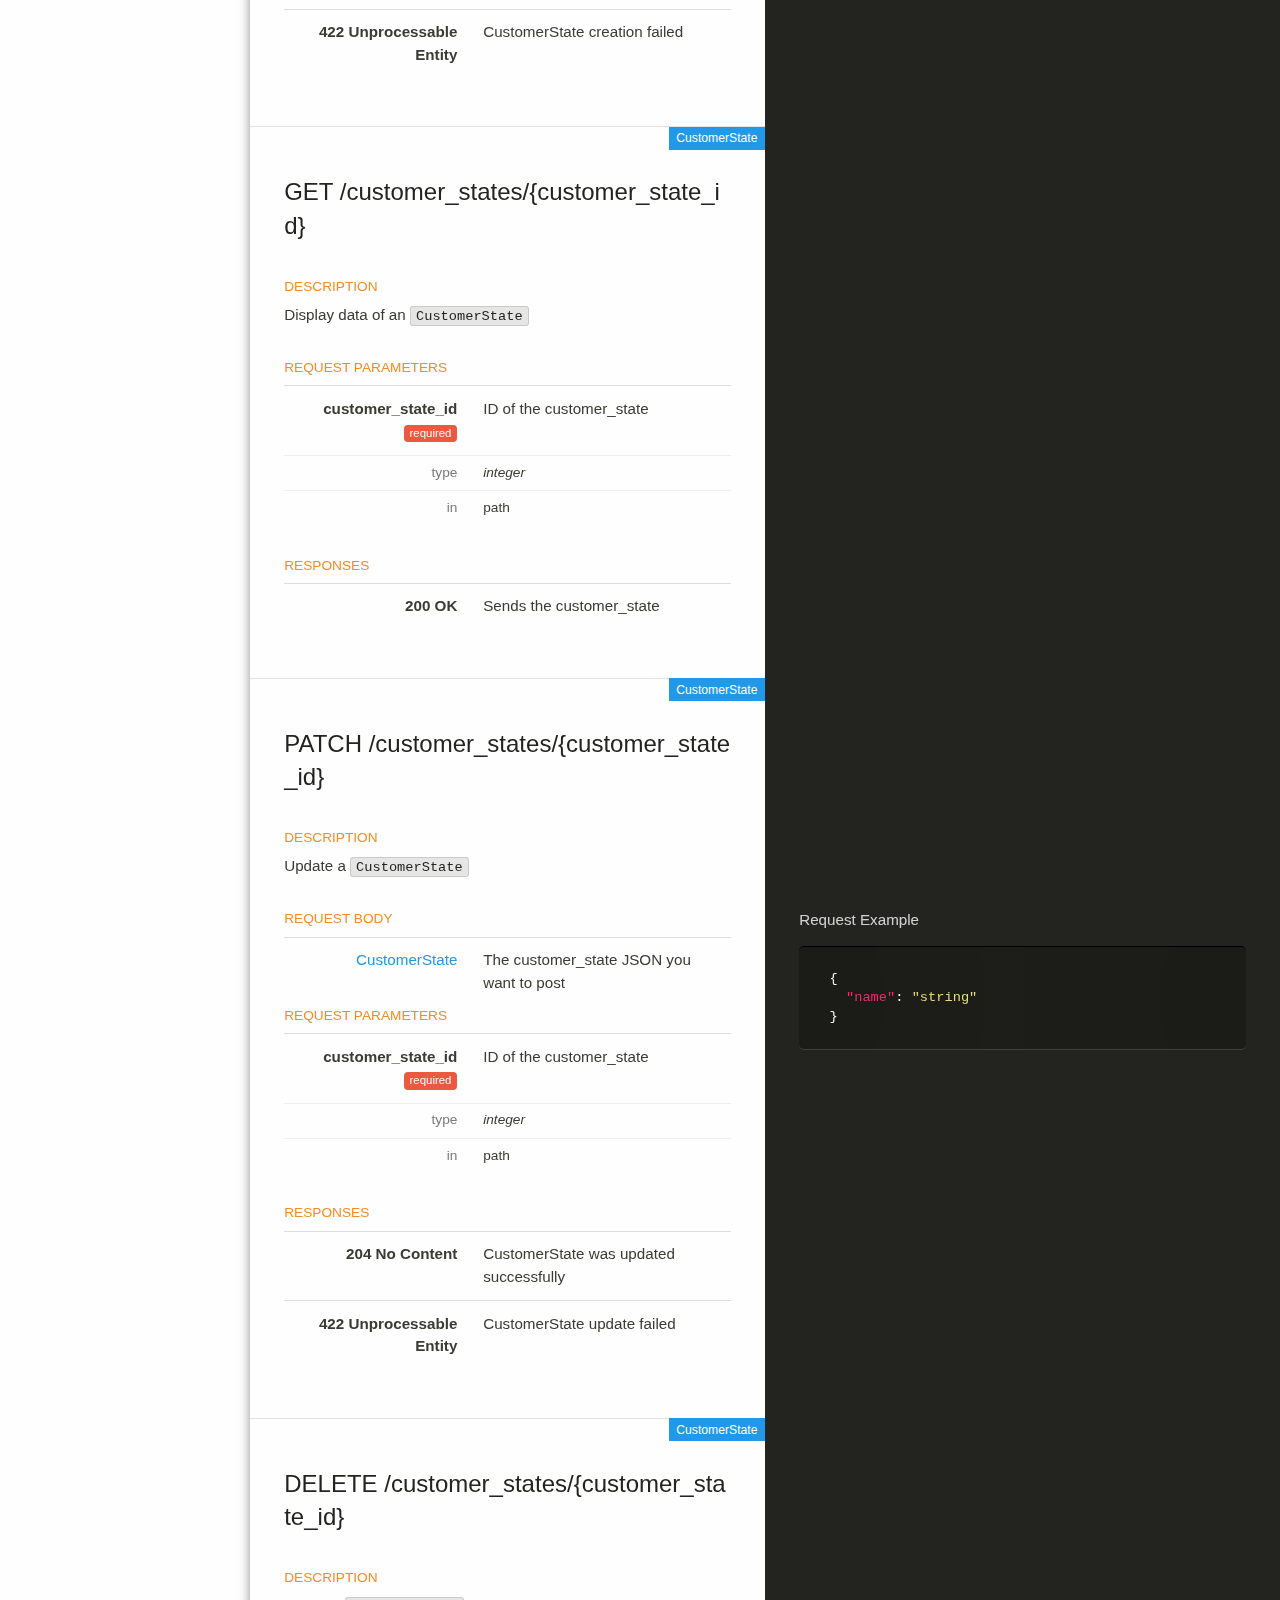
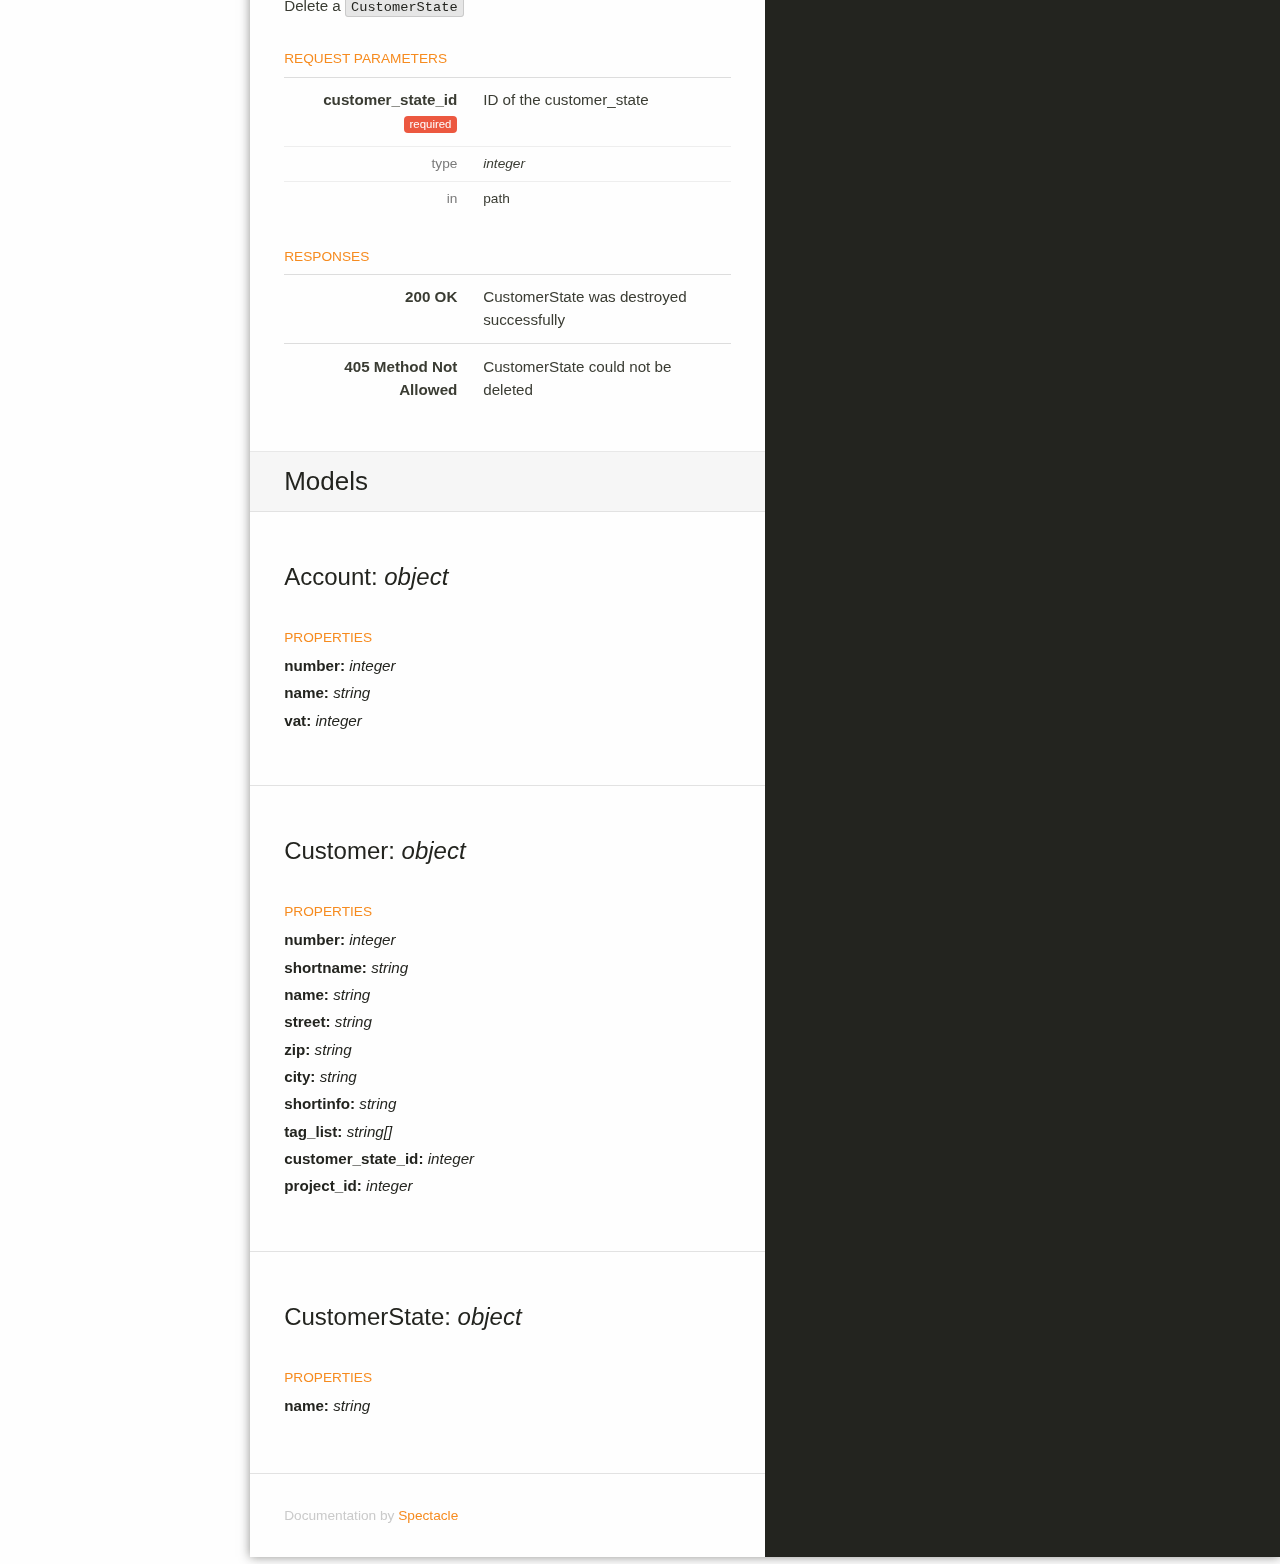
==== commit 6d705fda: "add customer_state resource" ====
--- a/index.html
+++ b/index.html
@@ -60,9 +60,30 @@
               </li>
             </ul>
           </section>
+          <section>
+            <a href="#tag-CustomerState">CustomerState</a>
+            <ul>
+              <li>
+                <a href="#operation--customer_states-get"> GET /customer_states </a>
+              </li>
+              <li>
+                <a href="#operation--customer_states-post"> POST /customer_states </a>
+              </li>
+              <li>
+                <a href="#operation--customer_states--customer_state_id--get"> GET /customer_states/{customer_state_id} </a>
+              </li>
+              <li>
+                <a href="#operation--customer_states--customer_state_id--patch"> PATCH /customer_states/{customer_state_id} </a>
+              </li>
+              <li>
+                <a href="#operation--customer_states--customer_state_id--delete"> DELETE /customer_states/{customer_state_id} </a>
+              </li>
+            </ul>
+          </section>
           <h5>Schema Definitions</h5>
           <a href="#definition-Account"> Account </a>
           <a href="#definition-Customer"> Customer </a>
+          <a href="#definition-CustomerState"> CustomerState </a>
         </nav>
       </div>
       <div id="docs" class="row collapse expanded drawer" data-drawer>
@@ -166,7 +187,7 @@
                   <h5>Response Example
                     <span>(200 OK)</span>
                   </h5>
-                  <div class="hljs"><pre><code class="hljs json">[
+                  <div class="hljs"><pre><code class="lang-json">[
   {
     <span class="hljs-attr">&quot;name&quot;</span>: <span class="hljs-string">&quot;string&quot;</span>,
     <span class="hljs-attr">&quot;number&quot;</span>: <span class="hljs-string">&quot;integer&quot;</span>,
@@ -222,7 +243,7 @@
               <div class="doc-examples">
                 <section>
                   <h5>Request Example</h5>
-                  <div class="hljs"><pre><code class="hljs json">{
+                  <div class="hljs"><pre><code class="lang-json">{
   <span class="hljs-attr">&quot;name&quot;</span>: <span class="hljs-string">&quot;string&quot;</span>,
   <span class="hljs-attr">&quot;number&quot;</span>: <span class="hljs-string">&quot;integer&quot;</span>,
   <span class="hljs-attr">&quot;vat&quot;</span>: <span class="hljs-string">&quot;integer&quot;</span>
@@ -386,7 +407,7 @@
               <div class="doc-examples">
                 <section>
                   <h5>Request Example</h5>
-                  <div class="hljs"><pre><code class="hljs json">{
+                  <div class="hljs"><pre><code class="lang-json">{
   <span class="hljs-attr">&quot;name&quot;</span>: <span class="hljs-string">&quot;string&quot;</span>,
   <span class="hljs-attr">&quot;number&quot;</span>: <span class="hljs-string">&quot;integer&quot;</span>,
   <span class="hljs-attr">&quot;vat&quot;</span>: <span class="hljs-string">&quot;integer&quot;</span>
@@ -548,10 +569,18 @@
                   <h5>Response Example
                     <span>(200 OK)</span>
                   </h5>
-                  <div class="hljs"><pre><code class="hljs json">[
+                  <div class="hljs"><pre><code class="lang-json">[
   {
+    <span class="hljs-attr">&quot;city&quot;</span>: <span class="hljs-string">&quot;string&quot;</span>,
+    <span class="hljs-attr">&quot;customer_state_id&quot;</span>: <span class="hljs-string">&quot;integer&quot;</span>,
+    <span class="hljs-attr">&quot;name&quot;</span>: <span class="hljs-string">&quot;string&quot;</span>,
     <span class="hljs-attr">&quot;number&quot;</span>: <span class="hljs-string">&quot;integer&quot;</span>,
-    <span class="hljs-attr">&quot;shortname&quot;</span>: <span class="hljs-string">&quot;string&quot;</span>
+    <span class="hljs-attr">&quot;project_id&quot;</span>: <span class="hljs-string">&quot;integer&quot;</span>,
+    <span class="hljs-attr">&quot;shortinfo&quot;</span>: <span class="hljs-string">&quot;string&quot;</span>,
+    <span class="hljs-attr">&quot;shortname&quot;</span>: <span class="hljs-string">&quot;string&quot;</span>,
+    <span class="hljs-attr">&quot;street&quot;</span>: <span class="hljs-string">&quot;string&quot;</span>,
+    <span class="hljs-attr">&quot;tag_list&quot;</span>: <span class="hljs-string">&quot;array&quot;</span>,
+    <span class="hljs-attr">&quot;zip&quot;</span>: <span class="hljs-string">&quot;string&quot;</span>
   }
 ]
 </code></pre> </div>
@@ -603,9 +632,17 @@
               <div class="doc-examples">
                 <section>
                   <h5>Request Example</h5>
-                  <div class="hljs"><pre><code class="hljs json">{
+                  <div class="hljs"><pre><code class="lang-json">{
+  <span class="hljs-attr">&quot;city&quot;</span>: <span class="hljs-string">&quot;string&quot;</span>,
+  <span class="hljs-attr">&quot;customer_state_id&quot;</span>: <span class="hljs-string">&quot;integer&quot;</span>,
+  <span class="hljs-attr">&quot;name&quot;</span>: <span class="hljs-string">&quot;string&quot;</span>,
   <span class="hljs-attr">&quot;number&quot;</span>: <span class="hljs-string">&quot;integer&quot;</span>,
-  <span class="hljs-attr">&quot;shortname&quot;</span>: <span class="hljs-string">&quot;string&quot;</span>
+  <span class="hljs-attr">&quot;project_id&quot;</span>: <span class="hljs-string">&quot;integer&quot;</span>,
+  <span class="hljs-attr">&quot;shortinfo&quot;</span>: <span class="hljs-string">&quot;string&quot;</span>,
+  <span class="hljs-attr">&quot;shortname&quot;</span>: <span class="hljs-string">&quot;string&quot;</span>,
+  <span class="hljs-attr">&quot;street&quot;</span>: <span class="hljs-string">&quot;string&quot;</span>,
+  <span class="hljs-attr">&quot;tag_list&quot;</span>: <span class="hljs-string">&quot;array&quot;</span>,
+  <span class="hljs-attr">&quot;zip&quot;</span>: <span class="hljs-string">&quot;string&quot;</span>
 }
 </code></pre> </div>
                 </section>
@@ -653,7 +690,7 @@
             <div class="doc-row">
               <div class="doc-copy">
                 <section class="swagger-operation-description">
-                  <p>Display data of an <code>Custome</code></p>
+                  <p>Display data of an <code>Customer</code></p>
                 </section>
               </div>
             </div>
@@ -766,9 +803,17 @@
               <div class="doc-examples">
                 <section>
                   <h5>Request Example</h5>
-                  <div class="hljs"><pre><code class="hljs json">{
+                  <div class="hljs"><pre><code class="lang-json">{
+  <span class="hljs-attr">&quot;city&quot;</span>: <span class="hljs-string">&quot;string&quot;</span>,
+  <span class="hljs-attr">&quot;customer_state_id&quot;</span>: <span class="hljs-string">&quot;integer&quot;</span>,
+  <span class="hljs-attr">&quot;name&quot;</span>: <span class="hljs-string">&quot;string&quot;</span>,
   <span class="hljs-attr">&quot;number&quot;</span>: <span class="hljs-string">&quot;integer&quot;</span>,
-  <span class="hljs-attr">&quot;shortname&quot;</span>: <span class="hljs-string">&quot;string&quot;</span>
+  <span class="hljs-attr">&quot;project_id&quot;</span>: <span class="hljs-string">&quot;integer&quot;</span>,
+  <span class="hljs-attr">&quot;shortinfo&quot;</span>: <span class="hljs-string">&quot;string&quot;</span>,
+  <span class="hljs-attr">&quot;shortname&quot;</span>: <span class="hljs-string">&quot;string&quot;</span>,
+  <span class="hljs-attr">&quot;street&quot;</span>: <span class="hljs-string">&quot;string&quot;</span>,
+  <span class="hljs-attr">&quot;tag_list&quot;</span>: <span class="hljs-string">&quot;array&quot;</span>,
+  <span class="hljs-attr">&quot;zip&quot;</span>: <span class="hljs-string">&quot;string&quot;</span>
 }
 </code></pre> </div>
                 </section>
@@ -864,6 +909,377 @@
                     </div>
                     <div class="prop-value">
                       <p>Customer could not be deleted</p>
+                    </div>
+                  </div>
+                </section>
+              </div>
+              <div class="doc-examples"></div>
+            </div>
+          </div>
+          <h1 id="tag-CustomerState" class="swagger-summary-tag" data-traverse-target="tag-CustomerState">CustomerState</h1>
+          <div id="operation--customer_states-get" class="operation panel" data-traverse-target="operation--customer_states-get">
+            <!-- <section class="operation-tags row"> -->
+            <!-- <div class="doc-copy"> -->
+            <div class="operation-tags">
+              <a class="label" href="#tag-CustomerState">CustomerState</a>
+              <!---->
+            </div>
+            <!-- </div> -->
+            <!-- </section> -->
+            <h2 class="operation-title">
+              <span class="operation-name">
+                <span class="operation-name">GET</span>
+                <span class="operation-path">/customer_states</span>
+              </span>
+            </h2>
+            <div class="doc-row">
+              <div class="doc-copy">
+                <section class="swagger-operation-description">
+                  <p>Gets <code>CustomerState</code> objects</p>
+                </section>
+              </div>
+            </div>
+            <div class="doc-row">
+              <div class="doc-copy"> </div>
+              <div class="doc-examples"></div>
+            </div>
+            <div class="doc-row">
+              <div class="doc-copy">
+                <section class="swagger-responses">
+                  <div class="prop-row prop-group">
+                    <div class="prop-name">
+                      <div class="prop-title">200 OK</div>
+                      <div class="prop-ref">
+                        <span class="json-schema-ref-array">
+                          <a class="json-schema-ref" href="#/definitions/CustomerState">CustomerState</a>
+                        </span>
+                      </div>
+                      <!-- <span class="swagger-global"></span> <span class="json-schema-reference"><a href=""></a></span> -->
+                    </div>
+                    <div class="prop-value">
+                      <p>Sends list of customer_states</p>
+                    </div>
+                  </div>
+                </section>
+              </div>
+              <div class="doc-examples">
+                <section>
+                  <h5>Response Example
+                    <span>(200 OK)</span>
+                  </h5>
+                  <div class="hljs"><pre><code class="lang-json">[
+  {
+    <span class="hljs-attr">&quot;name&quot;</span>: <span class="hljs-string">&quot;string&quot;</span>
+  }
+]
+</code></pre> </div>
+                </section>
+              </div>
+            </div>
+          </div>
+          <div id="operation--customer_states-post" class="operation panel" data-traverse-target="operation--customer_states-post">
+            <!-- <section class="operation-tags row"> -->
+            <!-- <div class="doc-copy"> -->
+            <div class="operation-tags">
+              <a class="label" href="#tag-CustomerState">CustomerState</a>
+              <!---->
+            </div>
+            <!-- </div> -->
+            <!-- </section> -->
+            <h2 class="operation-title">
+              <span class="operation-name">
+                <span class="operation-name">POST</span>
+                <span class="operation-path">/customer_states</span>
+              </span>
+            </h2>
+            <div class="doc-row">
+              <div class="doc-copy">
+                <section class="swagger-operation-description">
+                  <p>Create a new <code>CustomerState</code></p>
+                </section>
+              </div>
+            </div>
+            <div class="doc-row">
+              <div class="doc-copy">
+                <section class="swagger-request-body">
+                  <div class="prop-row">
+                    <div class="prop-name">
+                      <div class="swagger-request-model">
+                        <span class="">
+                          <a class="json-schema-ref" href="#/definitions/CustomerState">CustomerState</a>
+                        </span>
+                      </div>
+                    </div>
+                    <div class="prop-value columns small-6">
+                      <!-- <div class="swagger-request-description"> -->
+                      <p>The customer_state JSON you want to post</p>
+                      <!-- </div> -->
+                    </div>
+                  </div>
+                </section>
+              </div>
+              <div class="doc-examples">
+                <section>
+                  <h5>Request Example</h5>
+                  <div class="hljs"><pre><code class="lang-json">{
+  <span class="hljs-attr">&quot;name&quot;</span>: <span class="hljs-string">&quot;string&quot;</span>
+}
+</code></pre> </div>
+                </section>
+              </div>
+            </div>
+            <div class="doc-row">
+              <div class="doc-copy">
+                <section class="swagger-responses">
+                  <div class="prop-row prop-group">
+                    <div class="prop-name">
+                      <div class="prop-title">201 Created</div>
+                    </div>
+                    <div class="prop-value">
+                      <p>CustomerState was created successfully</p>
+                    </div>
+                  </div>
+                  <div class="prop-row prop-group">
+                    <div class="prop-name">
+                      <div class="prop-title">422 Unprocessable Entity</div>
+                    </div>
+                    <div class="prop-value">
+                      <p>CustomerState creation failed</p>
+                    </div>
+                  </div>
+                </section>
+              </div>
+              <div class="doc-examples"></div>
+            </div>
+          </div>
+          <div id="operation--customer_states--customer_state_id--get" class="operation panel" data-traverse-target="operation--customer_states--customer_state_id--get">
+            <!-- <section class="operation-tags row"> -->
+            <!-- <div class="doc-copy"> -->
+            <div class="operation-tags">
+              <a class="label" href="#tag-CustomerState">CustomerState</a>
+              <!---->
+            </div>
+            <!-- </div> -->
+            <!-- </section> -->
+            <h2 class="operation-title">
+              <span class="operation-name">
+                <span class="operation-name">GET</span>
+                <span class="operation-path">/customer_states/{customer_state_id}</span>
+              </span>
+            </h2>
+            <div class="doc-row">
+              <div class="doc-copy">
+                <section class="swagger-operation-description">
+                  <p>Display data of an <code>CustomerState</code></p>
+                </section>
+              </div>
+            </div>
+            <div class="doc-row">
+              <div class="doc-copy">
+                <section class="swagger-request-params">
+                  <div class="prop-row prop-group">
+                    <div class="prop-name">
+                      <div class="prop-title">customer_state_id</div>
+                      <span class="json-property-required"></span>
+                    </div>
+                    <div class="prop-value">
+                      <p>ID of the customer_state</p>
+                    </div>
+                  </div>
+                  <div class="prop-row prop-inner">
+                    <div class="prop-name param-label">type</div>
+                    <div class="prop-value">
+                      <span class="json-property-type">integer</span>
+                      <span class="json-property-range" title="Value limits"></span>
+                    </div>
+                  </div>
+                  <div class="prop-row prop-inner">
+                    <div class="prop-name param-label">in</div>
+                    <div class="prop-value">path</div>
+                  </div>
+                </section>
+              </div>
+              <div class="doc-examples"></div>
+            </div>
+            <div class="doc-row">
+              <div class="doc-copy">
+                <section class="swagger-responses">
+                  <div class="prop-row prop-group">
+                    <div class="prop-name">
+                      <div class="prop-title">200 OK</div>
+                    </div>
+                    <div class="prop-value">
+                      <p>Sends the customer_state</p>
+                    </div>
+                  </div>
+                </section>
+              </div>
+              <div class="doc-examples"></div>
+            </div>
+          </div>
+          <div id="operation--customer_states--customer_state_id--patch" class="operation panel" data-traverse-target="operation--customer_states--customer_state_id--patch">
+            <!-- <section class="operation-tags row"> -->
+            <!-- <div class="doc-copy"> -->
+            <div class="operation-tags">
+              <a class="label" href="#tag-CustomerState">CustomerState</a>
+              <!---->
+            </div>
+            <!-- </div> -->
+            <!-- </section> -->
+            <h2 class="operation-title">
+              <span class="operation-name">
+                <span class="operation-name">PATCH</span>
+                <span class="operation-path">/customer_states/{customer_state_id}</span>
+              </span>
+            </h2>
+            <div class="doc-row">
+              <div class="doc-copy">
+                <section class="swagger-operation-description">
+                  <p>Update a <code>CustomerState</code></p>
+                </section>
+              </div>
+            </div>
+            <div class="doc-row">
+              <div class="doc-copy">
+                <section class="swagger-request-body">
+                  <div class="prop-row">
+                    <div class="prop-name">
+                      <div class="swagger-request-model">
+                        <span class="">
+                          <a class="json-schema-ref" href="#/definitions/CustomerState">CustomerState</a>
+                        </span>
+                      </div>
+                    </div>
+                    <div class="prop-value columns small-6">
+                      <!-- <div class="swagger-request-description"> -->
+                      <p>The customer_state JSON you want to post</p>
+                      <!-- </div> -->
+                    </div>
+                  </div>
+                </section>
+                <section class="swagger-request-params">
+                  <div class="prop-row prop-group">
+                    <div class="prop-name">
+                      <div class="prop-title">customer_state_id</div>
+                      <span class="json-property-required"></span>
+                    </div>
+                    <div class="prop-value">
+                      <p>ID of the customer_state</p>
+                    </div>
+                  </div>
+                  <div class="prop-row prop-inner">
+                    <div class="prop-name param-label">type</div>
+                    <div class="prop-value">
+                      <span class="json-property-type">integer</span>
+                      <span class="json-property-range" title="Value limits"></span>
+                    </div>
+                  </div>
+                  <div class="prop-row prop-inner">
+                    <div class="prop-name param-label">in</div>
+                    <div class="prop-value">path</div>
+                  </div>
+                </section>
+              </div>
+              <div class="doc-examples">
+                <section>
+                  <h5>Request Example</h5>
+                  <div class="hljs"><pre><code class="lang-json">{
+  <span class="hljs-attr">&quot;name&quot;</span>: <span class="hljs-string">&quot;string&quot;</span>
+}
+</code></pre> </div>
+                </section>
+              </div>
+            </div>
+            <div class="doc-row">
+              <div class="doc-copy">
+                <section class="swagger-responses">
+                  <div class="prop-row prop-group">
+                    <div class="prop-name">
+                      <div class="prop-title">204 No Content</div>
+                    </div>
+                    <div class="prop-value">
+                      <p>CustomerState was updated successfully</p>
+                    </div>
+                  </div>
+                  <div class="prop-row prop-group">
+                    <div class="prop-name">
+                      <div class="prop-title">422 Unprocessable Entity</div>
+                    </div>
+                    <div class="prop-value">
+                      <p>CustomerState update failed</p>
+                    </div>
+                  </div>
+                </section>
+              </div>
+              <div class="doc-examples"></div>
+            </div>
+          </div>
+          <div id="operation--customer_states--customer_state_id--delete" class="operation panel" data-traverse-target="operation--customer_states--customer_state_id--delete">
+            <!-- <section class="operation-tags row"> -->
+            <!-- <div class="doc-copy"> -->
+            <div class="operation-tags">
+              <a class="label" href="#tag-CustomerState">CustomerState</a>
+              <!---->
+            </div>
+            <!-- </div> -->
+            <!-- </section> -->
+            <h2 class="operation-title">
+              <span class="operation-name">
+                <span class="operation-name">DELETE</span>
+                <span class="operation-path">/customer_states/{customer_state_id}</span>
+              </span>
+            </h2>
+            <div class="doc-row">
+              <div class="doc-copy">
+                <section class="swagger-operation-description">
+                  <p>Delete a <code>CustomerState</code></p>
+                </section>
+              </div>
+            </div>
+            <div class="doc-row">
+              <div class="doc-copy">
+                <section class="swagger-request-params">
+                  <div class="prop-row prop-group">
+                    <div class="prop-name">
+                      <div class="prop-title">customer_state_id</div>
+                      <span class="json-property-required"></span>
+                    </div>
+                    <div class="prop-value">
+                      <p>ID of the customer_state</p>
+                    </div>
+                  </div>
+                  <div class="prop-row prop-inner">
+                    <div class="prop-name param-label">type</div>
+                    <div class="prop-value">
+                      <span class="json-property-type">integer</span>
+                      <span class="json-property-range" title="Value limits"></span>
+                    </div>
+                  </div>
+                  <div class="prop-row prop-inner">
+                    <div class="prop-name param-label">in</div>
+                    <div class="prop-value">path</div>
+                  </div>
+                </section>
+              </div>
+              <div class="doc-examples"></div>
+            </div>
+            <div class="doc-row">
+              <div class="doc-copy">
+                <section class="swagger-responses">
+                  <div class="prop-row prop-group">
+                    <div class="prop-name">
+                      <div class="prop-title">200 OK</div>
+                    </div>
+                    <div class="prop-value">
+                      <p>CustomerState was destroyed successfully</p>
+                    </div>
+                  </div>
+                  <div class="prop-row prop-group">
+                    <div class="prop-name">
+                      <div class="prop-title">405 Method Not Allowed</div>
+                    </div>
+                    <div class="prop-value">
+                      <p>CustomerState could not be deleted</p>
                     </div>
                   </div>
                 </section>
@@ -881,10 +1297,14 @@
                 <span class="json-property-range" title="Value limits"></span>
               </span>
             </h2>
-            <div class="doc-row">
-              <div class="doc-copy"> </div>
-              <div class="doc-examples"></div>
-            </div>
+            <!-- <div class="doc-row">
+                  <div class="doc-copy">
+              
+                    
+                  </div>
+              
+                  <div class="doc-examples"></div>
+                </div> -->
             <div class="doc-row">
               <div class="doc-copy">
                 <section class="json-schema-properties">
@@ -917,10 +1337,14 @@
                 <span class="json-property-range" title="Value limits"></span>
               </span>
             </h2>
-            <div class="doc-row">
-              <div class="doc-copy"> </div>
-              <div class="doc-examples"></div>
-            </div>
+            <!-- <div class="doc-row">
+                  <div class="doc-copy">
+              
+                    
+                  </div>
+              
+                  <div class="doc-examples"></div>
+                </div> -->
             <div class="doc-row">
               <div class="doc-copy">
                 <section class="json-schema-properties">
@@ -935,6 +1359,76 @@
                       <span class="json-property-type">string</span>
                       <span class="json-property-range" title="Value limits"></span>
                     </dt>
+                    <dt data-property-name="name">
+                      <span class="json-property-name">name:</span>
+                      <span class="json-property-type">string</span>
+                      <span class="json-property-range" title="Value limits"></span>
+                    </dt>
+                    <dt data-property-name="street">
+                      <span class="json-property-name">street:</span>
+                      <span class="json-property-type">string</span>
+                      <span class="json-property-range" title="Value limits"></span>
+                    </dt>
+                    <dt data-property-name="zip">
+                      <span class="json-property-name">zip:</span>
+                      <span class="json-property-type">string</span>
+                      <span class="json-property-range" title="Value limits"></span>
+                    </dt>
+                    <dt data-property-name="city">
+                      <span class="json-property-name">city:</span>
+                      <span class="json-property-type">string</span>
+                      <span class="json-property-range" title="Value limits"></span>
+                    </dt>
+                    <dt data-property-name="shortinfo">
+                      <span class="json-property-name">shortinfo:</span>
+                      <span class="json-property-type">string</span>
+                      <span class="json-property-range" title="Value limits"></span>
+                    </dt>
+                    <dt data-property-name="tag_list">
+                      <span class="json-property-name">tag_list:</span>
+                      <span class="json-property-type">string[]</span>
+                      <span class="json-property-range" title="Value limits"></span>
+                    </dt>
+                    <dt data-property-name="customer_state_id">
+                      <span class="json-property-name">customer_state_id:</span>
+                      <span class="json-property-type">integer</span>
+                      <span class="json-property-range" title="Value limits"></span>
+                    </dt>
+                    <dt data-property-name="project_id">
+                      <span class="json-property-name">project_id:</span>
+                      <span class="json-property-type">integer</span>
+                      <span class="json-property-range" title="Value limits"></span>
+                    </dt>
+                  </dl>
+                </section>
+              </div>
+            </div>
+          </div>
+          <div id="definition-CustomerState" class="panel panel-definition" data-traverse-target="definition-CustomerState">
+            <h2 class="panel-title">
+              <a name="/definitions/CustomerState"></a>CustomerState:
+              <span class="json-property-type">
+                <span class="json-property-type">object</span>
+                <span class="json-property-range" title="Value limits"></span>
+              </span>
+            </h2>
+            <!-- <div class="doc-row">
+                  <div class="doc-copy">
+              
+                    
+                  </div>
+              
+                  <div class="doc-examples"></div>
+                </div> -->
+            <div class="doc-row">
+              <div class="doc-copy">
+                <section class="json-schema-properties">
+                  <dl>
+                    <dt data-property-name="name">
+                      <span class="json-property-name">name:</span>
+                      <span class="json-property-type">string</span>
+                      <span class="json-property-range" title="Value limits"></span>
+                    </dt>
                   </dl>
                 </section>
               </div>
--- a/stylesheets/spectacle.min.css
+++ b/stylesheets/spectacle.min.css
@@ -1 +1 @@
-@charset "UTF-8";#spectacle .swagger-operation-description:before,#spectacle .swagger-operation-path:before,#spectacle .swagger-request-body:before,#spectacle .swagger-request-params:before,#spectacle .swagger-responses:before{display:block;color:#f68b1f;font-size:.9rem;margin-bottom:.5em;text-transform:uppercase}#spectacle table.table th.swagger-param-data-type,#spectacle table.table th.swagger-param-description,#spectacle table.table th.swagger-param-key,#spectacle table.table th.swagger-param-name,#spectacle table.table th.swagger-param-type,#spectacle table.table th.swagger-request-security-schema,#spectacle table.table th.swagger-response-code,#spectacle table.table th.swagger-response-description,#spectacle table.table th.swagger-response-header-data-type,#spectacle table.table th.swagger-response-header-description,#spectacle table.table th.swagger-response-header-name,#spectacle table.table th.swagger-response-schema{width:auto}#spectacle .swagger-operation-path:before{content:"Path"}#spectacle .swagger-operation-description:before{content:"Description"}#spectacle .swagger-request-params:before{content:"Request parameters"}#spectacle .swagger-request-body:before{content:"Request body"}#spectacle .swagger-responses:before{content:"Responses"}#spectacle .swagger-global:before{display:inline-block;line-height:1;white-space:nowrap;cursor:default;background:#ec5840;color:#fefefe;font-size:.75rem;border-radius:4px;padding:3px 6px;content:"global"}#spectacle table.table th.swagger-param-key:before{content:"Key"}#spectacle table.table th.swagger-param-name:before{content:"Name"}#spectacle table.table th.swagger-param-description:before{content:"Description"}#spectacle table.table th.swagger-param-data-type:before{content:"Data type"}#spectacle table.table th.swagger-param-type:before{content:"Type"}#spectacle table.table th.swagger-request-security-schema:before{content:"Schema"}#spectacle table.table th.swagger-request-security-scopes{width:auto}#spectacle table.table th.swagger-request-security-scopes:before{content:"Scopes"}#spectacle table.table th.swagger-response-header-name:before{content:"Header"}#spectacle table.table th.swagger-response-header-description:before{content:"Description"}#spectacle table.table th.swagger-response-header-data-type:before{content:"Data type"}#spectacle table.table th.swagger-response-code:before{content:"Code"}#spectacle table.table th.swagger-response-description:before{content:"Description"}#spectacle table.table th.swagger-response-schema:before{content:"Schema"}#spectacle .swagger-response-name-value{font-weight:700}#spectacle .swagger-response-description-text{padding-bottom:.5em}#spectacle .swagger-request-security:before{content:"Security";display:block;margin-bottom:.5em;color:#f68b1f;text-transform:uppercase;font-size:.9rem}#spectacle .swagger-security-definition-basic:before{color:#cacaca;content:"(HTTP Basic Authentication)"}#spectacle .swagger-security-definition-oauth2:before{color:#cacaca;content:"(OAuth2 Authentication)"}#spectacle .swagger-security-definition-apiKey:before{color:#cacaca;content:"(API Key Authentication)"}#spectacle .json-schema-description:before,#spectacle .json-schema-properties:before{display:block;margin-bottom:.5em;color:#f68b1f;text-transform:uppercase;font-size:.9rem}#spectacle .json-schema-description:before{content:"Description"}#spectacle .json-schema-properties:before{content:"Properties"}#spectacle .json-schema-properties dd{color:#7a7a7a}#spectacle .json-schema-properties dd:not(:last-child){padding-bottom:.75rem}#spectacle .json-schema-properties dl{margin:0}#spectacle .json-schema-ref-array:before{color:#7a7a7a;content:"Array<"}#spectacle .json-schema-ref-array:after{color:#7a7a7a;content:">"}#spectacle .json-schema-additionalProperties:before,#spectacle .json-schema-allOf-inherited:before,#spectacle .json-schema-array-items:before,#spectacle .json-schema-example:before{display:block;margin-bottom:.5em;color:#f68b1f;font-size:.9rem;text-transform:uppercase}#spectacle .json-schema-example:before{content:"Example"}#spectacle .json-schema-array-items:before{content:"Items"}#spectacle .json-schema-allOf-inherited:before{content:"Inherited"}#spectacle .json-schema-anyOf>dl{padding-left:1em}#spectacle .json-schema-anyOf>dl dt:not(:first-child):before{content:"or "}#spectacle .json-schema-anyOf>dl dt:first-child:before{content:"either "}#spectacle .json-schema-additionalProperties:before{content:"Additional properties"}#spectacle .json-inner-schema .json-schema-array-items,#spectacle .json-inner-schema .json-schema-description,#spectacle .json-inner-schema .json-schema-example,#spectacle .json-inner-schema .json-schema-properties{padding-left:1em;margin-top:.5em;padding-bottom:.5em}#spectacle .json-property-discriminator:before,#spectacle .json-property-read-only:before,#spectacle .json-property-required:before{background:#ec5840;font-size:.75rem;padding:3px 6px;display:inline-block;line-height:1;cursor:default;color:#fefefe;border-radius:4px;white-space:nowrap}#spectacle .json-property-discriminator:before{content:"discriminator"}#spectacle .json-property-required:before{content:"required"}#spectacle .json-property-read-only:before{content:"read only"}#spectacle .json-property-type{font-style:italic;font-weight:100}#spectacle .json-property-format{font-size:smaller}#spectacle .json-property-default-value,#spectacle .json-property-enum,#spectacle .json-property-enum-item{font-weight:lighter;font-size:small}#spectacle .json-property-default-value:before{content:'(default: "'}#spectacle .json-property-default-value:after{content:'")'}#spectacle .json-property-enum-item:after,#spectacle .json-property-enum-item:before{content:"\""}#spectacle .json-schema-reference{font-size:90%}#spectacle .no-padding{padding:0!important}#spectacle .no-margin{margin:0!important}#spectacle button:focus{outline:0}#spectacle .default-label{display:inline-block;line-height:1;white-space:nowrap;cursor:default;background:#777;color:#fefefe;font-size:.75rem;border-radius:4px;padding:3px 6px}#spectacle #logo{text-align:center;padding-right:.5rem;padding-top:1rem;padding-bottom:.25rem}#spectacle #logo img{max-height:75px}#spectacle .row,#spectacle article .doc-row,#spectacle article .prop-row{max-width:initial;margin-left:auto;margin-right:auto}#spectacle .row::after,#spectacle .row::before,#spectacle article .doc-row::after,#spectacle article .doc-row::before,#spectacle article .prop-row::after,#spectacle article .prop-row::before{content:' ';display:table}#spectacle .row::after,#spectacle article .doc-row::after,#spectacle article .prop-row::after{clear:both}#spectacle .row.collapse>.column,#spectacle .row.collapse>.columns,#spectacle article .doc-row>.column,#spectacle article .doc-row>.columns,#spectacle article .doc-row>.doc-copy,#spectacle article .doc-row>.doc-examples,#spectacle article .prop-row .doc-row>.prop-name,#spectacle article .prop-row .doc-row>.prop-value,#spectacle article .prop-row .row.collapse>.prop-name,#spectacle article .prop-row .row.collapse>.prop-value,#spectacle article .prop-row>.column,#spectacle article .prop-row>.columns,#spectacle article .prop-row>.doc-copy,#spectacle article .prop-row>.doc-examples,#spectacle article .prop-row>.prop-name,#spectacle article .prop-row>.prop-value,#spectacle article .row.collapse>.doc-copy,#spectacle article .row.collapse>.doc-examples{padding-left:0;padding-right:0}#spectacle .row #spectacle .row,#spectacle .row #spectacle article .doc-row,#spectacle .row #spectacle article .prop-row,#spectacle article .doc-row #spectacle .doc-row,#spectacle article .doc-row #spectacle .prop-row,#spectacle article .doc-row #spectacle .row,#spectacle article .prop-row #spectacle .doc-row,#spectacle article .prop-row #spectacle .prop-row,#spectacle article .prop-row #spectacle .row,#spectacle article .row #spectacle .doc-row,#spectacle article .row #spectacle .prop-row{margin-left:-.6578947368rem;margin-right:-.6578947368rem}@media screen and (min-width:40em){#spectacle .row #spectacle .row,#spectacle .row #spectacle article .doc-row,#spectacle .row #spectacle article .prop-row,#spectacle article .doc-row #spectacle .doc-row,#spectacle article .doc-row #spectacle .prop-row,#spectacle article .doc-row #spectacle .row,#spectacle article .prop-row #spectacle .doc-row,#spectacle article .prop-row #spectacle .prop-row,#spectacle article .prop-row #spectacle .row,#spectacle article .row #spectacle .doc-row,#spectacle article .row #spectacle .prop-row{margin-left:-.9868421053rem;margin-right:-.9868421053rem}}#spectacle .row #spectacle .row.collapse,#spectacle .row #spectacle article .doc-row,#spectacle .row #spectacle article .prop-row,#spectacle article .doc-row #spectacle .doc-row,#spectacle article .doc-row #spectacle .prop-row,#spectacle article .doc-row #spectacle .row.collapse,#spectacle article .prop-row #spectacle .doc-row,#spectacle article .prop-row #spectacle .prop-row,#spectacle article .prop-row #spectacle .row.collapse,#spectacle article .row #spectacle .doc-row,#spectacle article .row #spectacle .prop-row{margin-left:0;margin-right:0}#spectacle .row.expanded,#spectacle article .expanded.doc-row,#spectacle article .expanded.prop-row{max-width:none}#spectacle .column,#spectacle .columns,#spectacle article .doc-copy,#spectacle article .doc-examples,#spectacle article .prop-row .prop-name,#spectacle article .prop-row .prop-value{padding-left:.6578947368rem;padding-right:.6578947368rem;width:100%;float:left}@media screen and (min-width:40em){#spectacle .column,#spectacle .columns,#spectacle article .doc-copy,#spectacle article .doc-examples,#spectacle article .prop-row .prop-name,#spectacle article .prop-row .prop-value{padding-left:.9868421053rem;padding-right:.9868421053rem}}#spectacle .column:last-child:not(:first-child),#spectacle .columns:last-child:not(:first-child),#spectacle article .doc-copy:last-child:not(:first-child),#spectacle article .doc-examples:last-child:not(:first-child),#spectacle article .prop-row .prop-name:last-child:not(:first-child),#spectacle article .prop-row .prop-value:last-child:not(:first-child){float:right}#spectacle .column.end:last-child:last-child,#spectacle .end.columns:last-child:last-child,#spectacle article .end.doc-copy:last-child:last-child,#spectacle article .end.doc-examples:last-child:last-child,#spectacle article .prop-row .end.prop-name:last-child:last-child,#spectacle article .prop-row .end.prop-value:last-child:last-child{float:left}#spectacle .column.row.row,#spectacle .row.row.columns,#spectacle article .column.doc-row,#spectacle article .column.prop-row,#spectacle article .columns.doc-row,#spectacle article .columns.prop-row,#spectacle article .doc-row.doc-copy,#spectacle article .doc-row.doc-examples,#spectacle article .prop-row .prop-name.doc-row,#spectacle article .prop-row .prop-row.prop-name,#spectacle article .prop-row .prop-row.prop-value,#spectacle article .prop-row .prop-value.doc-row,#spectacle article .prop-row .row.row.prop-name,#spectacle article .prop-row .row.row.prop-value,#spectacle article .prop-row.doc-copy,#spectacle article .prop-row.doc-examples,#spectacle article .row.row.doc-copy,#spectacle article .row.row.doc-examples{float:none}#spectacle article .doc-row #spectacle .column.doc-row,#spectacle article .doc-row #spectacle .column.prop-row,#spectacle article .doc-row #spectacle .column.row.row,#spectacle article .doc-row #spectacle .columns.doc-row,#spectacle article .doc-row #spectacle .columns.prop-row,#spectacle article .doc-row #spectacle .doc-row.doc-copy,#spectacle article .doc-row #spectacle .doc-row.doc-examples,#spectacle article .doc-row #spectacle .prop-row .prop-name.doc-row,#spectacle article .doc-row #spectacle .prop-row .prop-row.prop-name,#spectacle article .doc-row #spectacle .prop-row .prop-row.prop-value,#spectacle article .doc-row #spectacle .prop-row .prop-value.doc-row,#spectacle article .doc-row #spectacle .prop-row .row.row.prop-name,#spectacle article .doc-row #spectacle .prop-row .row.row.prop-value,#spectacle article .doc-row #spectacle .prop-row.doc-copy,#spectacle article .doc-row #spectacle .prop-row.doc-examples,#spectacle article .doc-row #spectacle .row.row.columns,#spectacle article .doc-row #spectacle .row.row.doc-copy,#spectacle article .doc-row #spectacle .row.row.doc-examples,#spectacle article .prop-row #spectacle .column.doc-row,#spectacle article .prop-row #spectacle .column.prop-row,#spectacle article .prop-row #spectacle .column.row.row,#spectacle article .prop-row #spectacle .columns.doc-row,#spectacle article .prop-row #spectacle .columns.prop-row,#spectacle article .prop-row #spectacle .doc-row.doc-copy,#spectacle article .prop-row #spectacle .doc-row.doc-examples,#spectacle article .prop-row #spectacle .prop-name.doc-row,#spectacle article .prop-row #spectacle .prop-row.doc-copy,#spectacle article .prop-row #spectacle .prop-row.doc-examples,#spectacle article .prop-row #spectacle .prop-row.prop-name,#spectacle article .prop-row #spectacle .prop-row.prop-value,#spectacle article .prop-row #spectacle .prop-value.doc-row,#spectacle article .prop-row #spectacle .row.row.columns,#spectacle article .prop-row #spectacle .row.row.doc-copy,#spectacle article .prop-row #spectacle .row.row.doc-examples,#spectacle article .prop-row #spectacle .row.row.prop-name,#spectacle article .prop-row #spectacle .row.row.prop-value,.row #spectacle .column.row.row,.row #spectacle .row.row.columns,.row #spectacle article .column.doc-row,.row #spectacle article .column.prop-row,.row #spectacle article .columns.doc-row,.row #spectacle article .columns.prop-row,.row #spectacle article .doc-row.doc-copy,.row #spectacle article .doc-row.doc-examples,.row #spectacle article .prop-row .prop-name.doc-row,.row #spectacle article .prop-row .prop-row.prop-name,.row #spectacle article .prop-row .prop-row.prop-value,.row #spectacle article .prop-row .prop-value.doc-row,.row #spectacle article .prop-row .row.row.prop-name,.row #spectacle article .prop-row .row.row.prop-value,.row #spectacle article .prop-row.doc-copy,.row #spectacle article .prop-row.doc-examples,.row #spectacle article .row.row.doc-copy,.row #spectacle article .row.row.doc-examples{padding-left:0;padding-right:0;margin-left:0;margin-right:0}#spectacle .small-1{width:8.3333333333%}#spectacle .small-push-1{position:relative;left:8.3333333333%}#spectacle .small-pull-1{position:relative;left:-8.3333333333%}#spectacle .small-offset-0{margin-left:0}#spectacle .small-2{width:16.6666666667%}#spectacle .small-push-2{position:relative;left:16.6666666667%}#spectacle .small-pull-2{position:relative;left:-16.6666666667%}#spectacle .small-offset-1{margin-left:8.3333333333%}#spectacle .small-3{width:25%}#spectacle .small-push-3{position:relative;left:25%}#spectacle .small-pull-3{position:relative;left:-25%}#spectacle .small-offset-2{margin-left:16.6666666667%}#spectacle .small-4{width:33.3333333333%}#spectacle .small-push-4{position:relative;left:33.3333333333%}#spectacle .small-pull-4{position:relative;left:-33.3333333333%}#spectacle .small-offset-3{margin-left:25%}#spectacle .small-5,#spectacle article .prop-row .prop-name{width:41.6666666667%}#spectacle .small-push-5{position:relative;left:41.6666666667%}#spectacle .small-pull-5{position:relative;left:-41.6666666667%}#spectacle .small-offset-4{margin-left:33.3333333333%}#spectacle .small-6{width:50%}#spectacle .small-push-6{position:relative;left:50%}#spectacle .small-pull-6{position:relative;left:-50%}#spectacle .small-offset-5{margin-left:41.6666666667%}#spectacle .small-7,#spectacle article .prop-row .prop-value{width:58.3333333333%}#spectacle .small-push-7{position:relative;left:58.3333333333%}#spectacle .small-pull-7{position:relative;left:-58.3333333333%}#spectacle .small-offset-6{margin-left:50%}#spectacle .small-8{width:66.6666666667%}#spectacle .small-push-8{position:relative;left:66.6666666667%}#spectacle .small-pull-8{position:relative;left:-66.6666666667%}#spectacle .small-offset-7{margin-left:58.3333333333%}#spectacle .small-9{width:75%}#spectacle .small-push-9{position:relative;left:75%}#spectacle .small-pull-9{position:relative;left:-75%}#spectacle .small-offset-8{margin-left:66.6666666667%}#spectacle .small-10{width:83.3333333333%}#spectacle .small-push-10{position:relative;left:83.3333333333%}#spectacle .small-pull-10{position:relative;left:-83.3333333333%}#spectacle .small-offset-9{margin-left:75%}#spectacle .small-11{width:91.6666666667%}#spectacle .small-push-11{position:relative;left:91.6666666667%}#spectacle .small-pull-11{position:relative;left:-91.6666666667%}#spectacle .small-offset-10{margin-left:83.3333333333%}#spectacle .small-12{width:100%}#spectacle .small-offset-11{margin-left:91.6666666667%}#spectacle .small-up-1>.column,#spectacle .small-up-1>.columns,#spectacle article .prop-row .small-up-1>.prop-name,#spectacle article .prop-row .small-up-1>.prop-value,#spectacle article .small-up-1>.doc-copy,#spectacle article .small-up-1>.doc-examples{width:100%;float:left}#spectacle .small-up-1>.column:nth-of-type(1n),#spectacle .small-up-1>.columns:nth-of-type(1n),#spectacle article .prop-row .small-up-1>.prop-name:nth-of-type(1n),#spectacle article .prop-row .small-up-1>.prop-value:nth-of-type(1n),#spectacle article .small-up-1>.doc-copy:nth-of-type(1n),#spectacle article .small-up-1>.doc-examples:nth-of-type(1n){clear:none}#spectacle .small-up-1>.column:nth-of-type(1n+1),#spectacle .small-up-1>.columns:nth-of-type(1n+1),#spectacle article .prop-row .small-up-1>.prop-name:nth-of-type(1n+1),#spectacle article .prop-row .small-up-1>.prop-value:nth-of-type(1n+1),#spectacle article .small-up-1>.doc-copy:nth-of-type(1n+1),#spectacle article .small-up-1>.doc-examples:nth-of-type(1n+1){clear:both}#spectacle .small-up-1>.column:last-child,#spectacle .small-up-1>.columns:last-child,#spectacle article .prop-row .small-up-1>.prop-name:last-child,#spectacle article .prop-row .small-up-1>.prop-value:last-child,#spectacle article .small-up-1>.doc-copy:last-child,#spectacle article .small-up-1>.doc-examples:last-child{float:left}#spectacle .small-up-2>.column,#spectacle .small-up-2>.columns,#spectacle article .prop-row .small-up-2>.prop-name,#spectacle article .prop-row .small-up-2>.prop-value,#spectacle article .small-up-2>.doc-copy,#spectacle article .small-up-2>.doc-examples{width:50%;float:left}#spectacle .small-up-2>.column:nth-of-type(1n),#spectacle .small-up-2>.columns:nth-of-type(1n),#spectacle article .prop-row .small-up-2>.prop-name:nth-of-type(1n),#spectacle article .prop-row .small-up-2>.prop-value:nth-of-type(1n),#spectacle article .small-up-2>.doc-copy:nth-of-type(1n),#spectacle article .small-up-2>.doc-examples:nth-of-type(1n){clear:none}#spectacle .small-up-2>.column:nth-of-type(2n+1),#spectacle .small-up-2>.columns:nth-of-type(2n+1),#spectacle article .prop-row .small-up-2>.prop-name:nth-of-type(2n+1),#spectacle article .prop-row .small-up-2>.prop-value:nth-of-type(2n+1),#spectacle article .small-up-2>.doc-copy:nth-of-type(2n+1),#spectacle article .small-up-2>.doc-examples:nth-of-type(2n+1){clear:both}#spectacle .small-up-2>.column:last-child,#spectacle .small-up-2>.columns:last-child,#spectacle article .prop-row .small-up-2>.prop-name:last-child,#spectacle article .prop-row .small-up-2>.prop-value:last-child,#spectacle article .small-up-2>.doc-copy:last-child,#spectacle article .small-up-2>.doc-examples:last-child{float:left}#spectacle .small-up-3>.column,#spectacle .small-up-3>.columns,#spectacle article .prop-row .small-up-3>.prop-name,#spectacle article .prop-row .small-up-3>.prop-value,#spectacle article .small-up-3>.doc-copy,#spectacle article .small-up-3>.doc-examples{width:33.3333333333%;float:left}#spectacle .small-up-3>.column:nth-of-type(1n),#spectacle .small-up-3>.columns:nth-of-type(1n),#spectacle article .prop-row .small-up-3>.prop-name:nth-of-type(1n),#spectacle article .prop-row .small-up-3>.prop-value:nth-of-type(1n),#spectacle article .small-up-3>.doc-copy:nth-of-type(1n),#spectacle article .small-up-3>.doc-examples:nth-of-type(1n){clear:none}#spectacle .small-up-3>.column:nth-of-type(3n+1),#spectacle .small-up-3>.columns:nth-of-type(3n+1),#spectacle article .prop-row .small-up-3>.prop-name:nth-of-type(3n+1),#spectacle article .prop-row .small-up-3>.prop-value:nth-of-type(3n+1),#spectacle article .small-up-3>.doc-copy:nth-of-type(3n+1),#spectacle article .small-up-3>.doc-examples:nth-of-type(3n+1){clear:both}#spectacle .small-up-3>.column:last-child,#spectacle .small-up-3>.columns:last-child,#spectacle article .prop-row .small-up-3>.prop-name:last-child,#spectacle article .prop-row .small-up-3>.prop-value:last-child,#spectacle article .small-up-3>.doc-copy:last-child,#spectacle article .small-up-3>.doc-examples:last-child{float:left}#spectacle .small-up-4>.column,#spectacle .small-up-4>.columns,#spectacle article .prop-row .small-up-4>.prop-name,#spectacle article .prop-row .small-up-4>.prop-value,#spectacle article .small-up-4>.doc-copy,#spectacle article .small-up-4>.doc-examples{width:25%;float:left}#spectacle .small-up-4>.column:nth-of-type(1n),#spectacle .small-up-4>.columns:nth-of-type(1n),#spectacle article .prop-row .small-up-4>.prop-name:nth-of-type(1n),#spectacle article .prop-row .small-up-4>.prop-value:nth-of-type(1n),#spectacle article .small-up-4>.doc-copy:nth-of-type(1n),#spectacle article .small-up-4>.doc-examples:nth-of-type(1n){clear:none}#spectacle .small-up-4>.column:nth-of-type(4n+1),#spectacle .small-up-4>.columns:nth-of-type(4n+1),#spectacle article .prop-row .small-up-4>.prop-name:nth-of-type(4n+1),#spectacle article .prop-row .small-up-4>.prop-value:nth-of-type(4n+1),#spectacle article .small-up-4>.doc-copy:nth-of-type(4n+1),#spectacle article .small-up-4>.doc-examples:nth-of-type(4n+1){clear:both}#spectacle .small-up-4>.column:last-child,#spectacle .small-up-4>.columns:last-child,#spectacle article .prop-row .small-up-4>.prop-name:last-child,#spectacle article .prop-row .small-up-4>.prop-value:last-child,#spectacle article .small-up-4>.doc-copy:last-child,#spectacle article .small-up-4>.doc-examples:last-child{float:left}#spectacle .small-up-5>.column,#spectacle .small-up-5>.columns,#spectacle article .prop-row .small-up-5>.prop-name,#spectacle article .prop-row .small-up-5>.prop-value,#spectacle article .small-up-5>.doc-copy,#spectacle article .small-up-5>.doc-examples{width:20%;float:left}#spectacle .small-up-5>.column:nth-of-type(1n),#spectacle .small-up-5>.columns:nth-of-type(1n),#spectacle article .prop-row .small-up-5>.prop-name:nth-of-type(1n),#spectacle article .prop-row .small-up-5>.prop-value:nth-of-type(1n),#spectacle article .small-up-5>.doc-copy:nth-of-type(1n),#spectacle article .small-up-5>.doc-examples:nth-of-type(1n){clear:none}#spectacle .small-up-5>.column:nth-of-type(5n+1),#spectacle .small-up-5>.columns:nth-of-type(5n+1),#spectacle article .prop-row .small-up-5>.prop-name:nth-of-type(5n+1),#spectacle article .prop-row .small-up-5>.prop-value:nth-of-type(5n+1),#spectacle article .small-up-5>.doc-copy:nth-of-type(5n+1),#spectacle article .small-up-5>.doc-examples:nth-of-type(5n+1){clear:both}#spectacle .small-up-5>.column:last-child,#spectacle .small-up-5>.columns:last-child,#spectacle article .prop-row .small-up-5>.prop-name:last-child,#spectacle article .prop-row .small-up-5>.prop-value:last-child,#spectacle article .small-up-5>.doc-copy:last-child,#spectacle article .small-up-5>.doc-examples:last-child{float:left}#spectacle .small-up-6>.column,#spectacle .small-up-6>.columns,#spectacle article .prop-row .small-up-6>.prop-name,#spectacle article .prop-row .small-up-6>.prop-value,#spectacle article .small-up-6>.doc-copy,#spectacle article .small-up-6>.doc-examples{width:16.6666666667%;float:left}#spectacle .small-up-6>.column:nth-of-type(1n),#spectacle .small-up-6>.columns:nth-of-type(1n),#spectacle article .prop-row .small-up-6>.prop-name:nth-of-type(1n),#spectacle article .prop-row .small-up-6>.prop-value:nth-of-type(1n),#spectacle article .small-up-6>.doc-copy:nth-of-type(1n),#spectacle article .small-up-6>.doc-examples:nth-of-type(1n){clear:none}#spectacle .small-up-6>.column:nth-of-type(6n+1),#spectacle .small-up-6>.columns:nth-of-type(6n+1),#spectacle article .prop-row .small-up-6>.prop-name:nth-of-type(6n+1),#spectacle article .prop-row .small-up-6>.prop-value:nth-of-type(6n+1),#spectacle article .small-up-6>.doc-copy:nth-of-type(6n+1),#spectacle article .small-up-6>.doc-examples:nth-of-type(6n+1){clear:both}#spectacle .small-up-6>.column:last-child,#spectacle .small-up-6>.columns:last-child,#spectacle article .prop-row .small-up-6>.prop-name:last-child,#spectacle article .prop-row .small-up-6>.prop-value:last-child,#spectacle article .small-up-6>.doc-copy:last-child,#spectacle article .small-up-6>.doc-examples:last-child{float:left}#spectacle .small-up-7>.column,#spectacle .small-up-7>.columns,#spectacle article .prop-row .small-up-7>.prop-name,#spectacle article .prop-row .small-up-7>.prop-value,#spectacle article .small-up-7>.doc-copy,#spectacle article .small-up-7>.doc-examples{width:14.2857142857%;float:left}#spectacle .small-up-7>.column:nth-of-type(1n),#spectacle .small-up-7>.columns:nth-of-type(1n),#spectacle article .prop-row .small-up-7>.prop-name:nth-of-type(1n),#spectacle article .prop-row .small-up-7>.prop-value:nth-of-type(1n),#spectacle article .small-up-7>.doc-copy:nth-of-type(1n),#spectacle article .small-up-7>.doc-examples:nth-of-type(1n){clear:none}#spectacle .small-up-7>.column:nth-of-type(7n+1),#spectacle .small-up-7>.columns:nth-of-type(7n+1),#spectacle article .prop-row .small-up-7>.prop-name:nth-of-type(7n+1),#spectacle article .prop-row .small-up-7>.prop-value:nth-of-type(7n+1),#spectacle article .small-up-7>.doc-copy:nth-of-type(7n+1),#spectacle article .small-up-7>.doc-examples:nth-of-type(7n+1){clear:both}#spectacle .small-up-7>.column:last-child,#spectacle .small-up-7>.columns:last-child,#spectacle article .prop-row .small-up-7>.prop-name:last-child,#spectacle article .prop-row .small-up-7>.prop-value:last-child,#spectacle article .small-up-7>.doc-copy:last-child,#spectacle article .small-up-7>.doc-examples:last-child{float:left}#spectacle .small-up-8>.column,#spectacle .small-up-8>.columns,#spectacle article .prop-row .small-up-8>.prop-name,#spectacle article .prop-row .small-up-8>.prop-value,#spectacle article .small-up-8>.doc-copy,#spectacle article .small-up-8>.doc-examples{width:12.5%;float:left}#spectacle .small-up-8>.column:nth-of-type(1n),#spectacle .small-up-8>.columns:nth-of-type(1n),#spectacle article .prop-row .small-up-8>.prop-name:nth-of-type(1n),#spectacle article .prop-row .small-up-8>.prop-value:nth-of-type(1n),#spectacle article .small-up-8>.doc-copy:nth-of-type(1n),#spectacle article .small-up-8>.doc-examples:nth-of-type(1n){clear:none}#spectacle .small-up-8>.column:nth-of-type(8n+1),#spectacle .small-up-8>.columns:nth-of-type(8n+1),#spectacle article .prop-row .small-up-8>.prop-name:nth-of-type(8n+1),#spectacle article .prop-row .small-up-8>.prop-value:nth-of-type(8n+1),#spectacle article .small-up-8>.doc-copy:nth-of-type(8n+1),#spectacle article .small-up-8>.doc-examples:nth-of-type(8n+1){clear:both}#spectacle .small-up-8>.column:last-child,#spectacle .small-up-8>.columns:last-child,#spectacle article .prop-row .small-up-8>.prop-name:last-child,#spectacle article .prop-row .small-up-8>.prop-value:last-child,#spectacle article .small-up-8>.doc-copy:last-child,#spectacle article .small-up-8>.doc-examples:last-child{float:left}#spectacle .small-collapse>.column,#spectacle .small-collapse>.columns,#spectacle article .prop-row .small-collapse>.prop-name,#spectacle article .prop-row .small-collapse>.prop-value,#spectacle article .small-collapse>.doc-copy,#spectacle article .small-collapse>.doc-examples{padding-left:0;padding-right:0}#spectacle .small-uncollapse>.column,#spectacle .small-uncollapse>.columns,#spectacle article .prop-row .small-uncollapse>.prop-name,#spectacle article .prop-row .small-uncollapse>.prop-value,#spectacle article .small-uncollapse>.doc-copy,#spectacle article .small-uncollapse>.doc-examples{padding-left:.6578947368rem;padding-right:.6578947368rem}#spectacle .small-centered{float:none;margin-left:auto;margin-right:auto}#spectacle .small-pull-0,#spectacle .small-push-0,#spectacle .small-uncentered{position:static;margin-left:0;margin-right:0}@media screen and (min-width:40em){#spectacle .medium-1{width:8.3333333333%}#spectacle .medium-push-1{position:relative;left:8.3333333333%}#spectacle .medium-pull-1{position:relative;left:-8.3333333333%}#spectacle .medium-offset-0{margin-left:0}#spectacle .medium-2{width:16.6666666667%}#spectacle .medium-push-2{position:relative;left:16.6666666667%}#spectacle .medium-pull-2{position:relative;left:-16.6666666667%}#spectacle .medium-offset-1{margin-left:8.3333333333%}#spectacle .medium-3{width:25%}#spectacle .medium-push-3{position:relative;left:25%}#spectacle .medium-pull-3{position:relative;left:-25%}#spectacle .medium-offset-2{margin-left:16.6666666667%}#spectacle .medium-4{width:33.3333333333%}#spectacle .medium-push-4{position:relative;left:33.3333333333%}#spectacle .medium-pull-4{position:relative;left:-33.3333333333%}#spectacle .medium-offset-3{margin-left:25%}#spectacle .medium-5{width:41.6666666667%}#spectacle .medium-push-5{position:relative;left:41.6666666667%}#spectacle .medium-pull-5{position:relative;left:-41.6666666667%}#spectacle .medium-offset-4{margin-left:33.3333333333%}#spectacle .medium-6{width:50%}#spectacle .medium-push-6{position:relative;left:50%}#spectacle .medium-pull-6{position:relative;left:-50%}#spectacle .medium-offset-5{margin-left:41.6666666667%}#spectacle .medium-7{width:58.3333333333%}#spectacle .medium-push-7{position:relative;left:58.3333333333%}#spectacle .medium-pull-7{position:relative;left:-58.3333333333%}#spectacle .medium-offset-6{margin-left:50%}#spectacle .medium-8{width:66.6666666667%}#spectacle .medium-push-8{position:relative;left:66.6666666667%}#spectacle .medium-pull-8{position:relative;left:-66.6666666667%}#spectacle .medium-offset-7{margin-left:58.3333333333%}#spectacle .medium-9{width:75%}#spectacle .medium-push-9{position:relative;left:75%}#spectacle .medium-pull-9{position:relative;left:-75%}#spectacle .medium-offset-8{margin-left:66.6666666667%}#spectacle .medium-10{width:83.3333333333%}#spectacle .medium-push-10{position:relative;left:83.3333333333%}#spectacle .medium-pull-10{position:relative;left:-83.3333333333%}#spectacle .medium-offset-9{margin-left:75%}#spectacle .medium-11{width:91.6666666667%}#spectacle .medium-push-11{position:relative;left:91.6666666667%}#spectacle .medium-pull-11{position:relative;left:-91.6666666667%}#spectacle .medium-offset-10{margin-left:83.3333333333%}#spectacle .medium-12{width:100%}#spectacle .medium-offset-11{margin-left:91.6666666667%}#spectacle .medium-up-1>.column,#spectacle .medium-up-1>.columns,#spectacle article .medium-up-1>.doc-copy,#spectacle article .medium-up-1>.doc-examples,#spectacle article .prop-row .medium-up-1>.prop-name,#spectacle article .prop-row .medium-up-1>.prop-value{width:100%;float:left}#spectacle .medium-up-1>.column:nth-of-type(1n),#spectacle .medium-up-1>.columns:nth-of-type(1n),#spectacle article .medium-up-1>.doc-copy:nth-of-type(1n),#spectacle article .medium-up-1>.doc-examples:nth-of-type(1n),#spectacle article .prop-row .medium-up-1>.prop-name:nth-of-type(1n),#spectacle article .prop-row .medium-up-1>.prop-value:nth-of-type(1n){clear:none}#spectacle .medium-up-1>.column:nth-of-type(1n+1),#spectacle .medium-up-1>.columns:nth-of-type(1n+1),#spectacle article .medium-up-1>.doc-copy:nth-of-type(1n+1),#spectacle article .medium-up-1>.doc-examples:nth-of-type(1n+1),#spectacle article .prop-row .medium-up-1>.prop-name:nth-of-type(1n+1),#spectacle article .prop-row .medium-up-1>.prop-value:nth-of-type(1n+1){clear:both}#spectacle .medium-up-1>.column:last-child,#spectacle .medium-up-1>.columns:last-child,#spectacle article .medium-up-1>.doc-copy:last-child,#spectacle article .medium-up-1>.doc-examples:last-child,#spectacle article .prop-row .medium-up-1>.prop-name:last-child,#spectacle article .prop-row .medium-up-1>.prop-value:last-child{float:left}#spectacle .medium-up-2>.column,#spectacle .medium-up-2>.columns,#spectacle article .medium-up-2>.doc-copy,#spectacle article .medium-up-2>.doc-examples,#spectacle article .prop-row .medium-up-2>.prop-name,#spectacle article .prop-row .medium-up-2>.prop-value{width:50%;float:left}#spectacle .medium-up-2>.column:nth-of-type(1n),#spectacle .medium-up-2>.columns:nth-of-type(1n),#spectacle article .medium-up-2>.doc-copy:nth-of-type(1n),#spectacle article .medium-up-2>.doc-examples:nth-of-type(1n),#spectacle article .prop-row .medium-up-2>.prop-name:nth-of-type(1n),#spectacle article .prop-row .medium-up-2>.prop-value:nth-of-type(1n){clear:none}#spectacle .medium-up-2>.column:nth-of-type(2n+1),#spectacle .medium-up-2>.columns:nth-of-type(2n+1),#spectacle article .medium-up-2>.doc-copy:nth-of-type(2n+1),#spectacle article .medium-up-2>.doc-examples:nth-of-type(2n+1),#spectacle article .prop-row .medium-up-2>.prop-name:nth-of-type(2n+1),#spectacle article .prop-row .medium-up-2>.prop-value:nth-of-type(2n+1){clear:both}#spectacle .medium-up-2>.column:last-child,#spectacle .medium-up-2>.columns:last-child,#spectacle article .medium-up-2>.doc-copy:last-child,#spectacle article .medium-up-2>.doc-examples:last-child,#spectacle article .prop-row .medium-up-2>.prop-name:last-child,#spectacle article .prop-row .medium-up-2>.prop-value:last-child{float:left}#spectacle .medium-up-3>.column,#spectacle .medium-up-3>.columns,#spectacle article .medium-up-3>.doc-copy,#spectacle article .medium-up-3>.doc-examples,#spectacle article .prop-row .medium-up-3>.prop-name,#spectacle article .prop-row .medium-up-3>.prop-value{width:33.3333333333%;float:left}#spectacle .medium-up-3>.column:nth-of-type(1n),#spectacle .medium-up-3>.columns:nth-of-type(1n),#spectacle article .medium-up-3>.doc-copy:nth-of-type(1n),#spectacle article .medium-up-3>.doc-examples:nth-of-type(1n),#spectacle article .prop-row .medium-up-3>.prop-name:nth-of-type(1n),#spectacle article .prop-row .medium-up-3>.prop-value:nth-of-type(1n){clear:none}#spectacle .medium-up-3>.column:nth-of-type(3n+1),#spectacle .medium-up-3>.columns:nth-of-type(3n+1),#spectacle article .medium-up-3>.doc-copy:nth-of-type(3n+1),#spectacle article .medium-up-3>.doc-examples:nth-of-type(3n+1),#spectacle article .prop-row .medium-up-3>.prop-name:nth-of-type(3n+1),#spectacle article .prop-row .medium-up-3>.prop-value:nth-of-type(3n+1){clear:both}#spectacle .medium-up-3>.column:last-child,#spectacle .medium-up-3>.columns:last-child,#spectacle article .medium-up-3>.doc-copy:last-child,#spectacle article .medium-up-3>.doc-examples:last-child,#spectacle article .prop-row .medium-up-3>.prop-name:last-child,#spectacle article .prop-row .medium-up-3>.prop-value:last-child{float:left}#spectacle .medium-up-4>.column,#spectacle .medium-up-4>.columns,#spectacle article .medium-up-4>.doc-copy,#spectacle article .medium-up-4>.doc-examples,#spectacle article .prop-row .medium-up-4>.prop-name,#spectacle article .prop-row .medium-up-4>.prop-value{width:25%;float:left}#spectacle .medium-up-4>.column:nth-of-type(1n),#spectacle .medium-up-4>.columns:nth-of-type(1n),#spectacle article .medium-up-4>.doc-copy:nth-of-type(1n),#spectacle article .medium-up-4>.doc-examples:nth-of-type(1n),#spectacle article .prop-row .medium-up-4>.prop-name:nth-of-type(1n),#spectacle article .prop-row .medium-up-4>.prop-value:nth-of-type(1n){clear:none}#spectacle .medium-up-4>.column:nth-of-type(4n+1),#spectacle .medium-up-4>.columns:nth-of-type(4n+1),#spectacle article .medium-up-4>.doc-copy:nth-of-type(4n+1),#spectacle article .medium-up-4>.doc-examples:nth-of-type(4n+1),#spectacle article .prop-row .medium-up-4>.prop-name:nth-of-type(4n+1),#spectacle article .prop-row .medium-up-4>.prop-value:nth-of-type(4n+1){clear:both}#spectacle .medium-up-4>.column:last-child,#spectacle .medium-up-4>.columns:last-child,#spectacle article .medium-up-4>.doc-copy:last-child,#spectacle article .medium-up-4>.doc-examples:last-child,#spectacle article .prop-row .medium-up-4>.prop-name:last-child,#spectacle article .prop-row .medium-up-4>.prop-value:last-child{float:left}#spectacle .medium-up-5>.column,#spectacle .medium-up-5>.columns,#spectacle article .medium-up-5>.doc-copy,#spectacle article .medium-up-5>.doc-examples,#spectacle article .prop-row .medium-up-5>.prop-name,#spectacle article .prop-row .medium-up-5>.prop-value{width:20%;float:left}#spectacle .medium-up-5>.column:nth-of-type(1n),#spectacle .medium-up-5>.columns:nth-of-type(1n),#spectacle article .medium-up-5>.doc-copy:nth-of-type(1n),#spectacle article .medium-up-5>.doc-examples:nth-of-type(1n),#spectacle article .prop-row .medium-up-5>.prop-name:nth-of-type(1n),#spectacle article .prop-row .medium-up-5>.prop-value:nth-of-type(1n){clear:none}#spectacle .medium-up-5>.column:nth-of-type(5n+1),#spectacle .medium-up-5>.columns:nth-of-type(5n+1),#spectacle article .medium-up-5>.doc-copy:nth-of-type(5n+1),#spectacle article .medium-up-5>.doc-examples:nth-of-type(5n+1),#spectacle article .prop-row .medium-up-5>.prop-name:nth-of-type(5n+1),#spectacle article .prop-row .medium-up-5>.prop-value:nth-of-type(5n+1){clear:both}#spectacle .medium-up-5>.column:last-child,#spectacle .medium-up-5>.columns:last-child,#spectacle article .medium-up-5>.doc-copy:last-child,#spectacle article .medium-up-5>.doc-examples:last-child,#spectacle article .prop-row .medium-up-5>.prop-name:last-child,#spectacle article .prop-row .medium-up-5>.prop-value:last-child{float:left}#spectacle .medium-up-6>.column,#spectacle .medium-up-6>.columns,#spectacle article .medium-up-6>.doc-copy,#spectacle article .medium-up-6>.doc-examples,#spectacle article .prop-row .medium-up-6>.prop-name,#spectacle article .prop-row .medium-up-6>.prop-value{width:16.6666666667%;float:left}#spectacle .medium-up-6>.column:nth-of-type(1n),#spectacle .medium-up-6>.columns:nth-of-type(1n),#spectacle article .medium-up-6>.doc-copy:nth-of-type(1n),#spectacle article .medium-up-6>.doc-examples:nth-of-type(1n),#spectacle article .prop-row .medium-up-6>.prop-name:nth-of-type(1n),#spectacle article .prop-row .medium-up-6>.prop-value:nth-of-type(1n){clear:none}#spectacle .medium-up-6>.column:nth-of-type(6n+1),#spectacle .medium-up-6>.columns:nth-of-type(6n+1),#spectacle article .medium-up-6>.doc-copy:nth-of-type(6n+1),#spectacle article .medium-up-6>.doc-examples:nth-of-type(6n+1),#spectacle article .prop-row .medium-up-6>.prop-name:nth-of-type(6n+1),#spectacle article .prop-row .medium-up-6>.prop-value:nth-of-type(6n+1){clear:both}#spectacle .medium-up-6>.column:last-child,#spectacle .medium-up-6>.columns:last-child,#spectacle article .medium-up-6>.doc-copy:last-child,#spectacle article .medium-up-6>.doc-examples:last-child,#spectacle article .prop-row .medium-up-6>.prop-name:last-child,#spectacle article .prop-row .medium-up-6>.prop-value:last-child{float:left}#spectacle .medium-up-7>.column,#spectacle .medium-up-7>.columns,#spectacle article .medium-up-7>.doc-copy,#spectacle article .medium-up-7>.doc-examples,#spectacle article .prop-row .medium-up-7>.prop-name,#spectacle article .prop-row .medium-up-7>.prop-value{width:14.2857142857%;float:left}#spectacle .medium-up-7>.column:nth-of-type(1n),#spectacle .medium-up-7>.columns:nth-of-type(1n),#spectacle article .medium-up-7>.doc-copy:nth-of-type(1n),#spectacle article .medium-up-7>.doc-examples:nth-of-type(1n),#spectacle article .prop-row .medium-up-7>.prop-name:nth-of-type(1n),#spectacle article .prop-row .medium-up-7>.prop-value:nth-of-type(1n){clear:none}#spectacle .medium-up-7>.column:nth-of-type(7n+1),#spectacle .medium-up-7>.columns:nth-of-type(7n+1),#spectacle article .medium-up-7>.doc-copy:nth-of-type(7n+1),#spectacle article .medium-up-7>.doc-examples:nth-of-type(7n+1),#spectacle article .prop-row .medium-up-7>.prop-name:nth-of-type(7n+1),#spectacle article .prop-row .medium-up-7>.prop-value:nth-of-type(7n+1){clear:both}#spectacle .medium-up-7>.column:last-child,#spectacle .medium-up-7>.columns:last-child,#spectacle article .medium-up-7>.doc-copy:last-child,#spectacle article .medium-up-7>.doc-examples:last-child,#spectacle article .prop-row .medium-up-7>.prop-name:last-child,#spectacle article .prop-row .medium-up-7>.prop-value:last-child{float:left}#spectacle .medium-up-8>.column,#spectacle .medium-up-8>.columns,#spectacle article .medium-up-8>.doc-copy,#spectacle article .medium-up-8>.doc-examples,#spectacle article .prop-row .medium-up-8>.prop-name,#spectacle article .prop-row .medium-up-8>.prop-value{width:12.5%;float:left}#spectacle .medium-up-8>.column:nth-of-type(1n),#spectacle .medium-up-8>.columns:nth-of-type(1n),#spectacle article .medium-up-8>.doc-copy:nth-of-type(1n),#spectacle article .medium-up-8>.doc-examples:nth-of-type(1n),#spectacle article .prop-row .medium-up-8>.prop-name:nth-of-type(1n),#spectacle article .prop-row .medium-up-8>.prop-value:nth-of-type(1n){clear:none}#spectacle .medium-up-8>.column:nth-of-type(8n+1),#spectacle .medium-up-8>.columns:nth-of-type(8n+1),#spectacle article .medium-up-8>.doc-copy:nth-of-type(8n+1),#spectacle article .medium-up-8>.doc-examples:nth-of-type(8n+1),#spectacle article .prop-row .medium-up-8>.prop-name:nth-of-type(8n+1),#spectacle article .prop-row .medium-up-8>.prop-value:nth-of-type(8n+1){clear:both}#spectacle .medium-up-8>.column:last-child,#spectacle .medium-up-8>.columns:last-child,#spectacle article .medium-up-8>.doc-copy:last-child,#spectacle article .medium-up-8>.doc-examples:last-child,#spectacle article .prop-row .medium-up-8>.prop-name:last-child,#spectacle article .prop-row .medium-up-8>.prop-value:last-child{float:left}#spectacle .medium-collapse>.column,#spectacle .medium-collapse>.columns,#spectacle article .medium-collapse>.doc-copy,#spectacle article .medium-collapse>.doc-examples,#spectacle article .prop-row .medium-collapse>.prop-name,#spectacle article .prop-row .medium-collapse>.prop-value{padding-left:0;padding-right:0}#spectacle .medium-uncollapse>.column,#spectacle .medium-uncollapse>.columns,#spectacle article .medium-uncollapse>.doc-copy,#spectacle article .medium-uncollapse>.doc-examples,#spectacle article .prop-row .medium-uncollapse>.prop-name,#spectacle article .prop-row .medium-uncollapse>.prop-value{padding-left:.9868421053rem;padding-right:.9868421053rem}#spectacle .medium-centered{float:none;margin-left:auto;margin-right:auto}#spectacle .medium-pull-0,#spectacle .medium-push-0,#spectacle .medium-uncentered{position:static;margin-left:0;margin-right:0}}@media screen and (min-width:64em){#spectacle .large-1{width:8.3333333333%}#spectacle .large-push-1{position:relative;left:8.3333333333%}#spectacle .large-pull-1{position:relative;left:-8.3333333333%}#spectacle .large-offset-0{margin-left:0}#spectacle .large-2{width:16.6666666667%}#spectacle .large-push-2{position:relative;left:16.6666666667%}#spectacle .large-pull-2{position:relative;left:-16.6666666667%}#spectacle .large-offset-1{margin-left:8.3333333333%}#spectacle .large-3{width:25%}#spectacle .large-push-3{position:relative;left:25%}#spectacle .large-pull-3{position:relative;left:-25%}#spectacle .large-offset-2{margin-left:16.6666666667%}#spectacle .large-4{width:33.3333333333%}#spectacle .large-push-4{position:relative;left:33.3333333333%}#spectacle .large-pull-4{position:relative;left:-33.3333333333%}#spectacle .large-offset-3{margin-left:25%}#spectacle .large-5{width:41.6666666667%}#spectacle .large-push-5{position:relative;left:41.6666666667%}#spectacle .large-pull-5{position:relative;left:-41.6666666667%}#spectacle .large-offset-4{margin-left:33.3333333333%}#spectacle .doc-content,#spectacle .large-6,#spectacle article .doc-copy,#spectacle article .doc-examples,#spectacle article .panel>h2,#spectacle article .panel>h3,#spectacle article h1.doc-title,#spectacle article>h1,#spectacle article>h2{width:50%}#spectacle .large-push-6{position:relative;left:50%}#spectacle .large-pull-6{position:relative;left:-50%}#spectacle .large-offset-5{margin-left:41.6666666667%}#spectacle .large-7{width:58.3333333333%}#spectacle .large-push-7{position:relative;left:58.3333333333%}#spectacle .large-pull-7{position:relative;left:-58.3333333333%}#spectacle .large-offset-6{margin-left:50%}#spectacle .large-8{width:66.6666666667%}#spectacle .large-push-8{position:relative;left:66.6666666667%}#spectacle .large-pull-8{position:relative;left:-66.6666666667%}#spectacle .large-offset-7{margin-left:58.3333333333%}#spectacle .large-9{width:75%}#spectacle .large-push-9{position:relative;left:75%}#spectacle .large-pull-9{position:relative;left:-75%}#spectacle .large-offset-8{margin-left:66.6666666667%}#spectacle .large-10{width:83.3333333333%}#spectacle .large-push-10{position:relative;left:83.3333333333%}#spectacle .large-pull-10{position:relative;left:-83.3333333333%}#spectacle .large-offset-9{margin-left:75%}#spectacle .large-11{width:91.6666666667%}#spectacle .large-push-11{position:relative;left:91.6666666667%}#spectacle .large-pull-11{position:relative;left:-91.6666666667%}#spectacle .large-offset-10{margin-left:83.3333333333%}#spectacle .large-12{width:100%}#spectacle .large-offset-11{margin-left:91.6666666667%}#spectacle .large-up-1>.column,#spectacle .large-up-1>.columns,#spectacle article .large-up-1>.doc-copy,#spectacle article .large-up-1>.doc-examples,#spectacle article .prop-row .large-up-1>.prop-name,#spectacle article .prop-row .large-up-1>.prop-value{width:100%;float:left}#spectacle .large-up-1>.column:nth-of-type(1n),#spectacle .large-up-1>.columns:nth-of-type(1n),#spectacle article .large-up-1>.doc-copy:nth-of-type(1n),#spectacle article .large-up-1>.doc-examples:nth-of-type(1n),#spectacle article .prop-row .large-up-1>.prop-name:nth-of-type(1n),#spectacle article .prop-row .large-up-1>.prop-value:nth-of-type(1n){clear:none}#spectacle .large-up-1>.column:nth-of-type(1n+1),#spectacle .large-up-1>.columns:nth-of-type(1n+1),#spectacle article .large-up-1>.doc-copy:nth-of-type(1n+1),#spectacle article .large-up-1>.doc-examples:nth-of-type(1n+1),#spectacle article .prop-row .large-up-1>.prop-name:nth-of-type(1n+1),#spectacle article .prop-row .large-up-1>.prop-value:nth-of-type(1n+1){clear:both}#spectacle .large-up-1>.column:last-child,#spectacle .large-up-1>.columns:last-child,#spectacle article .large-up-1>.doc-copy:last-child,#spectacle article .large-up-1>.doc-examples:last-child,#spectacle article .prop-row .large-up-1>.prop-name:last-child,#spectacle article .prop-row .large-up-1>.prop-value:last-child{float:left}#spectacle .large-up-2>.column,#spectacle .large-up-2>.columns,#spectacle article .large-up-2>.doc-copy,#spectacle article .large-up-2>.doc-examples,#spectacle article .prop-row .large-up-2>.prop-name,#spectacle article .prop-row .large-up-2>.prop-value{width:50%;float:left}#spectacle .large-up-2>.column:nth-of-type(1n),#spectacle .large-up-2>.columns:nth-of-type(1n),#spectacle article .large-up-2>.doc-copy:nth-of-type(1n),#spectacle article .large-up-2>.doc-examples:nth-of-type(1n),#spectacle article .prop-row .large-up-2>.prop-name:nth-of-type(1n),#spectacle article .prop-row .large-up-2>.prop-value:nth-of-type(1n){clear:none}#spectacle .large-up-2>.column:nth-of-type(2n+1),#spectacle .large-up-2>.columns:nth-of-type(2n+1),#spectacle article .large-up-2>.doc-copy:nth-of-type(2n+1),#spectacle article .large-up-2>.doc-examples:nth-of-type(2n+1),#spectacle article .prop-row .large-up-2>.prop-name:nth-of-type(2n+1),#spectacle article .prop-row .large-up-2>.prop-value:nth-of-type(2n+1){clear:both}#spectacle .large-up-2>.column:last-child,#spectacle .large-up-2>.columns:last-child,#spectacle article .large-up-2>.doc-copy:last-child,#spectacle article .large-up-2>.doc-examples:last-child,#spectacle article .prop-row .large-up-2>.prop-name:last-child,#spectacle article .prop-row .large-up-2>.prop-value:last-child{float:left}#spectacle .large-up-3>.column,#spectacle .large-up-3>.columns,#spectacle article .large-up-3>.doc-copy,#spectacle article .large-up-3>.doc-examples,#spectacle article .prop-row .large-up-3>.prop-name,#spectacle article .prop-row .large-up-3>.prop-value{width:33.3333333333%;float:left}#spectacle .large-up-3>.column:nth-of-type(1n),#spectacle .large-up-3>.columns:nth-of-type(1n),#spectacle article .large-up-3>.doc-copy:nth-of-type(1n),#spectacle article .large-up-3>.doc-examples:nth-of-type(1n),#spectacle article .prop-row .large-up-3>.prop-name:nth-of-type(1n),#spectacle article .prop-row .large-up-3>.prop-value:nth-of-type(1n){clear:none}#spectacle .large-up-3>.column:nth-of-type(3n+1),#spectacle .large-up-3>.columns:nth-of-type(3n+1),#spectacle article .large-up-3>.doc-copy:nth-of-type(3n+1),#spectacle article .large-up-3>.doc-examples:nth-of-type(3n+1),#spectacle article .prop-row .large-up-3>.prop-name:nth-of-type(3n+1),#spectacle article .prop-row .large-up-3>.prop-value:nth-of-type(3n+1){clear:both}#spectacle .large-up-3>.column:last-child,#spectacle .large-up-3>.columns:last-child,#spectacle article .large-up-3>.doc-copy:last-child,#spectacle article .large-up-3>.doc-examples:last-child,#spectacle article .prop-row .large-up-3>.prop-name:last-child,#spectacle article .prop-row .large-up-3>.prop-value:last-child{float:left}#spectacle .large-up-4>.column,#spectacle .large-up-4>.columns,#spectacle article .large-up-4>.doc-copy,#spectacle article .large-up-4>.doc-examples,#spectacle article .prop-row .large-up-4>.prop-name,#spectacle article .prop-row .large-up-4>.prop-value{width:25%;float:left}#spectacle .large-up-4>.column:nth-of-type(1n),#spectacle .large-up-4>.columns:nth-of-type(1n),#spectacle article .large-up-4>.doc-copy:nth-of-type(1n),#spectacle article .large-up-4>.doc-examples:nth-of-type(1n),#spectacle article .prop-row .large-up-4>.prop-name:nth-of-type(1n),#spectacle article .prop-row .large-up-4>.prop-value:nth-of-type(1n){clear:none}#spectacle .large-up-4>.column:nth-of-type(4n+1),#spectacle .large-up-4>.columns:nth-of-type(4n+1),#spectacle article .large-up-4>.doc-copy:nth-of-type(4n+1),#spectacle article .large-up-4>.doc-examples:nth-of-type(4n+1),#spectacle article .prop-row .large-up-4>.prop-name:nth-of-type(4n+1),#spectacle article .prop-row .large-up-4>.prop-value:nth-of-type(4n+1){clear:both}#spectacle .large-up-4>.column:last-child,#spectacle .large-up-4>.columns:last-child,#spectacle article .large-up-4>.doc-copy:last-child,#spectacle article .large-up-4>.doc-examples:last-child,#spectacle article .prop-row .large-up-4>.prop-name:last-child,#spectacle article .prop-row .large-up-4>.prop-value:last-child{float:left}#spectacle .large-up-5>.column,#spectacle .large-up-5>.columns,#spectacle article .large-up-5>.doc-copy,#spectacle article .large-up-5>.doc-examples,#spectacle article .prop-row .large-up-5>.prop-name,#spectacle article .prop-row .large-up-5>.prop-value{width:20%;float:left}#spectacle .large-up-5>.column:nth-of-type(1n),#spectacle .large-up-5>.columns:nth-of-type(1n),#spectacle article .large-up-5>.doc-copy:nth-of-type(1n),#spectacle article .large-up-5>.doc-examples:nth-of-type(1n),#spectacle article .prop-row .large-up-5>.prop-name:nth-of-type(1n),#spectacle article .prop-row .large-up-5>.prop-value:nth-of-type(1n){clear:none}#spectacle .large-up-5>.column:nth-of-type(5n+1),#spectacle .large-up-5>.columns:nth-of-type(5n+1),#spectacle article .large-up-5>.doc-copy:nth-of-type(5n+1),#spectacle article .large-up-5>.doc-examples:nth-of-type(5n+1),#spectacle article .prop-row .large-up-5>.prop-name:nth-of-type(5n+1),#spectacle article .prop-row .large-up-5>.prop-value:nth-of-type(5n+1){clear:both}#spectacle .large-up-5>.column:last-child,#spectacle .large-up-5>.columns:last-child,#spectacle article .large-up-5>.doc-copy:last-child,#spectacle article .large-up-5>.doc-examples:last-child,#spectacle article .prop-row .large-up-5>.prop-name:last-child,#spectacle article .prop-row .large-up-5>.prop-value:last-child{float:left}#spectacle .large-up-6>.column,#spectacle .large-up-6>.columns,#spectacle article .large-up-6>.doc-copy,#spectacle article .large-up-6>.doc-examples,#spectacle article .prop-row .large-up-6>.prop-name,#spectacle article .prop-row .large-up-6>.prop-value{width:16.6666666667%;float:left}#spectacle .large-up-6>.column:nth-of-type(1n),#spectacle .large-up-6>.columns:nth-of-type(1n),#spectacle article .large-up-6>.doc-copy:nth-of-type(1n),#spectacle article .large-up-6>.doc-examples:nth-of-type(1n),#spectacle article .prop-row .large-up-6>.prop-name:nth-of-type(1n),#spectacle article .prop-row .large-up-6>.prop-value:nth-of-type(1n){clear:none}#spectacle .large-up-6>.column:nth-of-type(6n+1),#spectacle .large-up-6>.columns:nth-of-type(6n+1),#spectacle article .large-up-6>.doc-copy:nth-of-type(6n+1),#spectacle article .large-up-6>.doc-examples:nth-of-type(6n+1),#spectacle article .prop-row .large-up-6>.prop-name:nth-of-type(6n+1),#spectacle article .prop-row .large-up-6>.prop-value:nth-of-type(6n+1){clear:both}#spectacle .large-up-6>.column:last-child,#spectacle .large-up-6>.columns:last-child,#spectacle article .large-up-6>.doc-copy:last-child,#spectacle article .large-up-6>.doc-examples:last-child,#spectacle article .prop-row .large-up-6>.prop-name:last-child,#spectacle article .prop-row .large-up-6>.prop-value:last-child{float:left}#spectacle .large-up-7>.column,#spectacle .large-up-7>.columns,#spectacle article .large-up-7>.doc-copy,#spectacle article .large-up-7>.doc-examples,#spectacle article .prop-row .large-up-7>.prop-name,#spectacle article .prop-row .large-up-7>.prop-value{width:14.2857142857%;float:left}#spectacle .large-up-7>.column:nth-of-type(1n),#spectacle .large-up-7>.columns:nth-of-type(1n),#spectacle article .large-up-7>.doc-copy:nth-of-type(1n),#spectacle article .large-up-7>.doc-examples:nth-of-type(1n),#spectacle article .prop-row .large-up-7>.prop-name:nth-of-type(1n),#spectacle article .prop-row .large-up-7>.prop-value:nth-of-type(1n){clear:none}#spectacle .large-up-7>.column:nth-of-type(7n+1),#spectacle .large-up-7>.columns:nth-of-type(7n+1),#spectacle article .large-up-7>.doc-copy:nth-of-type(7n+1),#spectacle article .large-up-7>.doc-examples:nth-of-type(7n+1),#spectacle article .prop-row .large-up-7>.prop-name:nth-of-type(7n+1),#spectacle article .prop-row .large-up-7>.prop-value:nth-of-type(7n+1){clear:both}#spectacle .large-up-7>.column:last-child,#spectacle .large-up-7>.columns:last-child,#spectacle article .large-up-7>.doc-copy:last-child,#spectacle article .large-up-7>.doc-examples:last-child,#spectacle article .prop-row .large-up-7>.prop-name:last-child,#spectacle article .prop-row .large-up-7>.prop-value:last-child{float:left}#spectacle .large-up-8>.column,#spectacle .large-up-8>.columns,#spectacle article .large-up-8>.doc-copy,#spectacle article .large-up-8>.doc-examples,#spectacle article .prop-row .large-up-8>.prop-name,#spectacle article .prop-row .large-up-8>.prop-value{width:12.5%;float:left}#spectacle .large-up-8>.column:nth-of-type(1n),#spectacle .large-up-8>.columns:nth-of-type(1n),#spectacle article .large-up-8>.doc-copy:nth-of-type(1n),#spectacle article .large-up-8>.doc-examples:nth-of-type(1n),#spectacle article .prop-row .large-up-8>.prop-name:nth-of-type(1n),#spectacle article .prop-row .large-up-8>.prop-value:nth-of-type(1n){clear:none}#spectacle .large-up-8>.column:nth-of-type(8n+1),#spectacle .large-up-8>.columns:nth-of-type(8n+1),#spectacle article .large-up-8>.doc-copy:nth-of-type(8n+1),#spectacle article .large-up-8>.doc-examples:nth-of-type(8n+1),#spectacle article .prop-row .large-up-8>.prop-name:nth-of-type(8n+1),#spectacle article .prop-row .large-up-8>.prop-value:nth-of-type(8n+1){clear:both}#spectacle .large-up-8>.column:last-child,#spectacle .large-up-8>.columns:last-child,#spectacle article .large-up-8>.doc-copy:last-child,#spectacle article .large-up-8>.doc-examples:last-child,#spectacle article .prop-row .large-up-8>.prop-name:last-child,#spectacle article .prop-row .large-up-8>.prop-value:last-child{float:left}#spectacle .large-collapse>.column,#spectacle .large-collapse>.columns,#spectacle article .large-collapse>.doc-copy,#spectacle article .large-collapse>.doc-examples,#spectacle article .prop-row .large-collapse>.prop-name,#spectacle article .prop-row .large-collapse>.prop-value{padding-left:0;padding-right:0}#spectacle .large-uncollapse>.column,#spectacle .large-uncollapse>.columns,#spectacle article .large-uncollapse>.doc-copy,#spectacle article .large-uncollapse>.doc-examples,#spectacle article .prop-row .large-uncollapse>.prop-name,#spectacle article .prop-row .large-uncollapse>.prop-value{padding-left:.9868421053rem;padding-right:.9868421053rem}#spectacle .large-centered{float:none;margin-left:auto;margin-right:auto}#spectacle .large-pull-0,#spectacle .large-push-0,#spectacle .large-uncentered{position:static;margin-left:0;margin-right:0}}#spectacle #sidebar{border-right:1px solid #eee;background-color:#f6f6f6;height:100vh;overflow:auto;position:fixed;bottom:0;left:0;top:0;width:250px;padding:1.5rem 1rem 2rem 1.5rem}#spectacle #sidebar h5{margin:1.5rem 0 .65rem;text-transform:uppercase;color:#b6b6b6;font-size:.9rem}#spectacle #sidebar a{display:block;margin:0 0 .25rem;color:#46483e;white-space:nowrap;overflow:hidden;-o-text-overflow:ellipsis;text-overflow:ellipsis}#spectacle #sidebar a.active{color:#2199e8}#spectacle #sidebar ul{list-style-type:none;padding:0;margin:0 0 .75rem .75rem}#spectacle #sidebar section>ul{display:none}#spectacle #sidebar section.expand>ul{display:block}#spectacle #sidebar .close-button{opacity:.5}#spectacle .doc-content,#spectacle article .doc-copy,#spectacle article .doc-examples,#spectacle article .panel>h2,#spectacle article .panel>h3,#spectacle article h1.doc-title,#spectacle article>h1,#spectacle article>h2{padding-left:2.25rem!important;padding-right:2.25rem!important}#spectacle .doc-separator,#spectacle article h2{margin-top:2em;padding-top:2em;padding-bottom:2em;border-top:1px solid #e2e2e2}#spectacle #docs{background:#fefefe;overflow:hidden;position:relative}#spectacle #docs .example-box{display:none}@media screen and (min-width:64em){#spectacle #docs .example-box{display:block;background-color:#23241f;position:absolute;right:0;top:0;bottom:0}}#spectacle article,#spectacle article .panel{position:relative}#spectacle article .no-description{color:#7a7a7a}#spectacle article dt{color:#23241f}#spectacle article table.table{width:100%}#spectacle article code{font-size:.9em;border-radius:3px}#spectacle article p:last-child:first-child{margin-bottom:0}#spectacle article h1{margin:2.5rem 0 0;border-top:1px solid #e8e8e8;border-bottom:1px solid #e2e2e2;background-color:#f6f6f6;padding:.75rem 2.25rem}#spectacle article h1.doc-title{margin:0;padding-top:2.15rem;padding-bottom:0;font-weight:700;background:0 0;border:none;color:#515448}#spectacle article h1.doc-title span{display:none;opacity:.65;margin-left:5px;font-weight:400}#spectacle article h2{margin-bottom:0;padding-left:2.25rem;padding-right:2.25rem;padding-bottom:.25rem;background-image:url([data-uri]…gd2lkdGg9IjEwMCUiIGhlaWdodD0iMTAwJSIgZmlsbD0idXJsKCNncmFkKSIgLz48L3N2Zz4g);background-size:100%;background-image:-webkit-gradient(linear,50% 0,50% 100%,color-stop(0,rgba(255,255,255,.4)),color-stop(100%,rgba(255,255,255,0)));background-image:-moz-linear-gradient(top,rgba(255,255,255,.4),rgba(255,255,255,0));background-image:-webkit-linear-gradient(top,rgba(255,255,255,.4),rgba(255,255,255,0));background-image:linear-gradient(to bottom,rgba(255,255,255,.4),rgba(255,255,255,0))}#spectacle article h3{margin:0 0 .75rem}#spectacle article h1+.panel>h2{margin-top:0;border-top:none}#spectacle article h1+.tag-description+.panel>h2{margin-top:2rem}#spectacle article h1+.panel h3{margin-top:1rem}#spectacle article .prop-row{padding-top:.75em;padding-bottom:.75em;border-top:1px solid #eee}#spectacle article .prop-row.prop-group,#spectacle article .prop-row:first-child{border-top:1px solid #ddd}#spectacle article .prop-row .prop-title{font-weight:700}#spectacle article .prop-row .prop-name{text-align:right;padding-right:.85rem!important;word-break:break-word}#spectacle article .prop-row .prop-value{padding-left:.85rem!important;word-wrap:break-word}#spectacle article .prop-row.prop-inner{padding-top:.5em;padding-bottom:.5em;font-size:90%}#spectacle article .prop-row.prop-inner .prop-name{color:#7a7a7a}#spectacle article .doc-row{margin:2rem 0 20px}#spectacle article .doc-examples{padding-left:2.25rem!important;padding-right:2.25rem!important;color:#fefefe;background-color:#23241f}#spectacle article .doc-examples h5{color:#fefefe;font-size:1rem;opacity:.8}#spectacle article .doc-examples h5 span{opacity:.5}@media screen and (max-width:63.9375em){#spectacle article .doc-examples:not(:empty){margin-top:1.5rem;padding-top:1.5rem;padding-bottom:.5rem}}#spectacle article .powered-by{font-size:90%;color:#cacaca}#spectacle article .powered-by span{color:#f68b1f}#spectacle article .operation .operation-tags{position:absolute;top:0;text-align:right;right:0}@media screen and (min-width:64em){#spectacle article .operation .operation-tags{right:50%}}#spectacle article .operation .operation-path{word-break:break-all}#spectacle .hljs{padding:0!important;margin-bottom:1.5rem}#spectacle .hljs pre{line-height:1.25;padding:1.5rem 2rem;border-radius:5px;box-shadow:0 0 200px rgba(0,0,0,.33) inset;margin:0;border-top:1px solid #000;border-bottom:1px solid #404040;white-space:pre-wrap;word-break:normal;word-spacing:normal}#spectacle .hljs code{font-family:Consolas,"Liberation Mono",Courier,monospace;font-weight:inherit;color:inherit;background-color:transparent;border:none;padding:0}#spectacle .drawer-layout .drawer{box-shadow:0 0 10px rgba(35,36,31,.5);transition:transform .5s ease;backface-visibility:hidden}#spectacle .drawer-layout .drawer.slide-left{transform:translateX(-250px)}#spectacle .drawer-layout .drawer.slide-right{transform:translateX(250px)}#spectacle .drawer-layout .drawer .drawer-overlay{position:absolute;top:0;left:0;right:0;bottom:0;background-color:rgba(254,254,254,.25)}@media screen and (min-width:64em){#spectacle .drawer-layout .drawer.slide-left{transform:none;margin-left:-250px}#spectacle .drawer-layout .drawer.slide-right{transform:none;margin-left:250px}#spectacle .drawer-layout .drawer .drawer-overlay{display:none}#spectacle .drawer-layout.drawer-slide-left-large .floating-menu-icon,#spectacle .drawer-layout.drawer-slide-right-large .floating-menu-icon{opacity:0}#spectacle .drawer-layout.drawer-slide-left-large .drawer{margin-left:-250px}#spectacle .drawer-layout.drawer-slide-right-large .drawer{margin-left:250px}}#spectacle .drawer-layout.drawer-open .floating-menu-icon{opacity:0}#spectacle .drawer-layout .floating-menu-icon{position:fixed;top:.75rem;right:.75rem;background-color:rgba(35,36,31,.75);padding:.65rem;z-index:1;border-radius:5px;transition:opacity .5s linear}#spectacle .drawer-layout .floating-menu-icon .hamburger{position:relative;display:inline-block;vertical-align:middle;cursor:pointer;width:20px;height:16px}#spectacle .drawer-layout .floating-menu-icon .hamburger::after{content:'';position:absolute;display:block;width:100%;height:2px;background:#fefefe;top:0;left:0;box-shadow:0 7px 0 #fefefe,0 14px 0 #fefefe}#spectacle .drawer-layout .floating-menu-icon .hamburger:hover::after{background:#cacaca;box-shadow:0 7px 0 #cacaca,0 14px 0 #cacaca}#spectacle .hljs{display:block;overflow-x:auto;background:#23241f}#spectacle .hljs,#spectacle .hljs-subst,#spectacle .hljs-tag{color:#f8f8f2}#spectacle .hljs-emphasis,#spectacle .hljs-strong{color:#a8a8a2}#spectacle .hljs-bullet,#spectacle .hljs-link,#spectacle .hljs-literal,#spectacle .hljs-number,#spectacle .hljs-quote,#spectacle .hljs-regexp{color:#ae81ff}#spectacle .hljs-code,#spectacle .hljs-section,#spectacle .hljs-selector-class,#spectacle .hljs-title{color:#a6e22e}#spectacle .hljs-strong{font-weight:700}#spectacle .hljs-emphasis{font-style:italic}#spectacle .hljs-attr,#spectacle .hljs-keyword,#spectacle .hljs-name,#spectacle .hljs-selector-tag{color:#f92672}#spectacle .hljs-attribute,#spectacle .hljs-symbol{color:#66d9ef}#spectacle .hljs-class .hljs-title,#spectacle .hljs-params{color:#f8f8f2}#spectacle .hljs-addition,#spectacle .hljs-built_in,#spectacle .hljs-builtin-name,#spectacle .hljs-selector-attr,#spectacle .hljs-selector-id,#spectacle .hljs-selector-pseudo,#spectacle .hljs-string,#spectacle .hljs-template-variable,#spectacle .hljs-type,#spectacle .hljs-variable{color:#e6db74}#spectacle .hljs-comment,#spectacle .hljs-deletion,#spectacle .hljs-meta{color:#75715e}+@charset "UTF-8";#spectacle .swagger-operation-description:before,#spectacle .swagger-operation-path:before,#spectacle .swagger-request-body:before,#spectacle .swagger-request-params:before,#spectacle .swagger-responses:before{color:#f68b1f;font-size:.9rem;margin-bottom:.5em;text-transform:uppercase}#spectacle table.table th.swagger-param-data-type,#spectacle table.table th.swagger-param-description,#spectacle table.table th.swagger-param-key,#spectacle table.table th.swagger-param-name,#spectacle table.table th.swagger-param-type,#spectacle table.table th.swagger-request-security-schema,#spectacle table.table th.swagger-response-code,#spectacle table.table th.swagger-response-description,#spectacle table.table th.swagger-response-header-data-type,#spectacle table.table th.swagger-response-header-description,#spectacle table.table th.swagger-response-header-name,#spectacle table.table th.swagger-response-schema{width:auto}#spectacle .swagger-operation-path:before{content:"Path";display:block}#spectacle .swagger-operation-description:before{content:"Description";display:block}#spectacle .swagger-request-params:before{content:"Request parameters";display:block}#spectacle .swagger-request-body:before{content:"Request body";display:block}#spectacle .swagger-request-body .json-schema-properties:before{display:none}#spectacle .swagger-responses:before{content:"Responses";display:block}#spectacle .swagger-global:before{display:inline-block;line-height:1;white-space:nowrap;cursor:default;background:#ec5840;color:#fefefe;font-size:.75rem;border-radius:4px;padding:3px 6px;content:"global"}#spectacle table.table th.swagger-param-key:before{content:"Key"}#spectacle table.table th.swagger-param-name:before{content:"Name"}#spectacle table.table th.swagger-param-description:before{content:"Description"}#spectacle table.table th.swagger-param-data-type:before{content:"Data type"}#spectacle table.table th.swagger-param-type:before{content:"Type"}#spectacle table.table th.swagger-request-security-schema:before{content:"Schema"}#spectacle table.table th.swagger-request-security-scopes{width:auto}#spectacle table.table th.swagger-request-security-scopes:before{content:"Scopes"}#spectacle table.table th.swagger-response-header-name:before{content:"Header"}#spectacle table.table th.swagger-response-header-description:before{content:"Description"}#spectacle table.table th.swagger-response-header-data-type:before{content:"Data type"}#spectacle table.table th.swagger-response-code:before{content:"Code"}#spectacle table.table th.swagger-response-description:before{content:"Description"}#spectacle table.table th.swagger-response-schema:before{content:"Schema"}#spectacle .swagger-response-name-value{font-weight:700}#spectacle .swagger-response-description-text{padding-bottom:.5em}#spectacle .swagger-request-security:before{content:"Security";display:block;margin-bottom:.5em;color:#f68b1f;text-transform:uppercase;font-size:.9rem}#spectacle .swagger-security-definition-basic:before{color:#cacaca;content:"(HTTP Basic Authentication)"}#spectacle .swagger-security-definition-oauth2:before{color:#cacaca;content:"(OAuth2 Authentication)"}#spectacle .swagger-security-definition-apiKey:before{color:#cacaca;content:"(API Key Authentication)"}#spectacle .json-schema-description:before,#spectacle .json-schema-properties:before{display:block;margin-bottom:.5em;color:#f68b1f;text-transform:uppercase;font-size:.9rem}#spectacle .json-schema-description:before{content:"Description"}#spectacle .json-schema-properties:before{content:"Properties"}#spectacle .json-schema-properties dd{color:#7a7a7a}#spectacle .json-schema-properties dd:not(:last-child){padding-bottom:.75rem}#spectacle .json-schema-properties dl{margin:0}#spectacle .json-schema-description+.json-schema-properties{margin-top:1.5rem}#spectacle .json-schema-ref-array:before{color:#7a7a7a;content:"Array<"}#spectacle .json-schema-ref-array:after{color:#7a7a7a;content:">"}#spectacle .json-schema-additionalProperties:before,#spectacle .json-schema-allOf-inherited:before,#spectacle .json-schema-array-items:before,#spectacle .json-schema-example:before{display:block;margin-bottom:.5em;color:#f68b1f;font-size:.9rem;text-transform:uppercase}#spectacle .json-schema-example:before{content:"Example"}#spectacle .json-schema-array-items:before{content:"Items"}#spectacle .json-schema-allOf-inherited:before{content:"Inherited"}#spectacle .json-schema-anyOf>dl{padding-left:1em}#spectacle .json-schema-anyOf>dl dt:not(:first-child):before{content:"or "}#spectacle .json-schema-anyOf>dl dt:first-child:before{content:"either "}#spectacle .json-schema-additionalProperties:before{content:"Additional properties"}#spectacle .json-inner-schema .json-schema-array-items,#spectacle .json-inner-schema .json-schema-description,#spectacle .json-inner-schema .json-schema-example,#spectacle .json-inner-schema .json-schema-properties{padding-left:1em;margin-top:.5em;padding-bottom:.5em}#spectacle .json-property-discriminator:before,#spectacle .json-property-read-only:before,#spectacle .json-property-required:before{background:#ec5840;font-size:.75rem;padding:3px 6px;display:inline-block;line-height:1;cursor:default;color:#fefefe;border-radius:4px;white-space:nowrap}#spectacle .json-property-discriminator:before{content:"discriminator"}#spectacle .json-property-required:before{content:"required"}#spectacle .json-property-read-only:before{content:"read only"}#spectacle .json-property-type{font-style:italic;font-weight:100}#spectacle .json-property-format{font-size:smaller}#spectacle .json-property-default-value,#spectacle .json-property-enum,#spectacle .json-property-enum-item{font-weight:lighter;font-size:small}#spectacle .json-property-default-value:before{content:'(default: "'}#spectacle .json-property-default-value:after{content:'")'}#spectacle .json-property-enum-item:after,#spectacle .json-property-enum-item:before{content:"\""}#spectacle .json-schema-reference{font-size:90%}#spectacle .no-padding{padding:0!important}#spectacle .no-margin{margin:0!important}#spectacle button:focus{outline:0}#spectacle .default-label{display:inline-block;line-height:1;white-space:nowrap;cursor:default;background:#777;color:#fefefe;font-size:.75rem;border-radius:4px;padding:3px 6px}#spectacle #logo{text-align:center;padding-right:.5rem;padding-top:1rem;padding-bottom:.25rem}#spectacle #logo img{max-height:75px}#spectacle .row,#spectacle article .doc-row,#spectacle article .prop-row{max-width:initial;margin-left:auto;margin-right:auto}#spectacle .row::after,#spectacle .row::before,#spectacle article .doc-row::after,#spectacle article .doc-row::before,#spectacle article .prop-row::after,#spectacle article .prop-row::before{content:' ';display:table}#spectacle .row::after,#spectacle article .doc-row::after,#spectacle article .prop-row::after{clear:both}#spectacle .row.collapse>.column,#spectacle .row.collapse>.columns,#spectacle article .doc-row>.column,#spectacle article .doc-row>.columns,#spectacle article .doc-row>.doc-copy,#spectacle article .doc-row>.doc-examples,#spectacle article .prop-row .doc-row>.prop-name,#spectacle article .prop-row .doc-row>.prop-value,#spectacle article .prop-row .row.collapse>.prop-name,#spectacle article .prop-row .row.collapse>.prop-value,#spectacle article .prop-row>.column,#spectacle article .prop-row>.columns,#spectacle article .prop-row>.doc-copy,#spectacle article .prop-row>.doc-examples,#spectacle article .prop-row>.prop-name,#spectacle article .prop-row>.prop-value,#spectacle article .row.collapse>.doc-copy,#spectacle article .row.collapse>.doc-examples{padding-left:0;padding-right:0}#spectacle .row #spectacle .row,#spectacle .row #spectacle article .doc-row,#spectacle .row #spectacle article .prop-row,#spectacle article .doc-row #spectacle .doc-row,#spectacle article .doc-row #spectacle .prop-row,#spectacle article .doc-row #spectacle .row,#spectacle article .prop-row #spectacle .doc-row,#spectacle article .prop-row #spectacle .prop-row,#spectacle article .prop-row #spectacle .row,#spectacle article .row #spectacle .doc-row,#spectacle article .row #spectacle .prop-row{margin-left:-.6578947368rem;margin-right:-.6578947368rem}@media screen and (min-width:40em){#spectacle .row #spectacle .row,#spectacle .row #spectacle article .doc-row,#spectacle .row #spectacle article .prop-row,#spectacle article .doc-row #spectacle .doc-row,#spectacle article .doc-row #spectacle .prop-row,#spectacle article .doc-row #spectacle .row,#spectacle article .prop-row #spectacle .doc-row,#spectacle article .prop-row #spectacle .prop-row,#spectacle article .prop-row #spectacle .row,#spectacle article .row #spectacle .doc-row,#spectacle article .row #spectacle .prop-row{margin-left:-.9868421053rem;margin-right:-.9868421053rem}}#spectacle .row #spectacle .row.collapse,#spectacle .row #spectacle article .doc-row,#spectacle .row #spectacle article .prop-row,#spectacle article .doc-row #spectacle .doc-row,#spectacle article .doc-row #spectacle .prop-row,#spectacle article .doc-row #spectacle .row.collapse,#spectacle article .prop-row #spectacle .doc-row,#spectacle article .prop-row #spectacle .prop-row,#spectacle article .prop-row #spectacle .row.collapse,#spectacle article .row #spectacle .doc-row,#spectacle article .row #spectacle .prop-row{margin-left:0;margin-right:0}#spectacle .row.expanded,#spectacle article .expanded.doc-row,#spectacle article .expanded.prop-row{max-width:none}#spectacle .column,#spectacle .columns,#spectacle article .doc-copy,#spectacle article .doc-examples,#spectacle article .prop-row .prop-name,#spectacle article .prop-row .prop-value{padding-left:.6578947368rem;padding-right:.6578947368rem;width:100%;float:left}@media screen and (min-width:40em){#spectacle .column,#spectacle .columns,#spectacle article .doc-copy,#spectacle article .doc-examples,#spectacle article .prop-row .prop-name,#spectacle article .prop-row .prop-value{padding-left:.9868421053rem;padding-right:.9868421053rem}}#spectacle .column:last-child:not(:first-child),#spectacle .columns:last-child:not(:first-child),#spectacle article .doc-copy:last-child:not(:first-child),#spectacle article .doc-examples:last-child:not(:first-child),#spectacle article .prop-row .prop-name:last-child:not(:first-child),#spectacle article .prop-row .prop-value:last-child:not(:first-child){float:right}#spectacle .column.end:last-child:last-child,#spectacle .end.columns:last-child:last-child,#spectacle article .end.doc-copy:last-child:last-child,#spectacle article .end.doc-examples:last-child:last-child,#spectacle article .prop-row .end.prop-name:last-child:last-child,#spectacle article .prop-row .end.prop-value:last-child:last-child{float:left}#spectacle .column.row.row,#spectacle .row.row.columns,#spectacle article .column.doc-row,#spectacle article .column.prop-row,#spectacle article .columns.doc-row,#spectacle article .columns.prop-row,#spectacle article .doc-row.doc-copy,#spectacle article .doc-row.doc-examples,#spectacle article .prop-row .prop-name.doc-row,#spectacle article .prop-row .prop-row.prop-name,#spectacle article .prop-row .prop-row.prop-value,#spectacle article .prop-row .prop-value.doc-row,#spectacle article .prop-row .row.row.prop-name,#spectacle article .prop-row .row.row.prop-value,#spectacle article .prop-row.doc-copy,#spectacle article .prop-row.doc-examples,#spectacle article .row.row.doc-copy,#spectacle article .row.row.doc-examples{float:none}#spectacle article .doc-row #spectacle .column.doc-row,#spectacle article .doc-row #spectacle .column.prop-row,#spectacle article .doc-row #spectacle .column.row.row,#spectacle article .doc-row #spectacle .columns.doc-row,#spectacle article .doc-row #spectacle .columns.prop-row,#spectacle article .doc-row #spectacle .doc-row.doc-copy,#spectacle article .doc-row #spectacle .doc-row.doc-examples,#spectacle article .doc-row #spectacle .prop-row .prop-name.doc-row,#spectacle article .doc-row #spectacle .prop-row .prop-row.prop-name,#spectacle article .doc-row #spectacle .prop-row .prop-row.prop-value,#spectacle article .doc-row #spectacle .prop-row .prop-value.doc-row,#spectacle article .doc-row #spectacle .prop-row .row.row.prop-name,#spectacle article .doc-row #spectacle .prop-row .row.row.prop-value,#spectacle article .doc-row #spectacle .prop-row.doc-copy,#spectacle article .doc-row #spectacle .prop-row.doc-examples,#spectacle article .doc-row #spectacle .row.row.columns,#spectacle article .doc-row #spectacle .row.row.doc-copy,#spectacle article .doc-row #spectacle .row.row.doc-examples,#spectacle article .prop-row #spectacle .column.doc-row,#spectacle article .prop-row #spectacle .column.prop-row,#spectacle article .prop-row #spectacle .column.row.row,#spectacle article .prop-row #spectacle .columns.doc-row,#spectacle article .prop-row #spectacle .columns.prop-row,#spectacle article .prop-row #spectacle .doc-row.doc-copy,#spectacle article .prop-row #spectacle .doc-row.doc-examples,#spectacle article .prop-row #spectacle .prop-name.doc-row,#spectacle article .prop-row #spectacle .prop-row.doc-copy,#spectacle article .prop-row #spectacle .prop-row.doc-examples,#spectacle article .prop-row #spectacle .prop-row.prop-name,#spectacle article .prop-row #spectacle .prop-row.prop-value,#spectacle article .prop-row #spectacle .prop-value.doc-row,#spectacle article .prop-row #spectacle .row.row.columns,#spectacle article .prop-row #spectacle .row.row.doc-copy,#spectacle article .prop-row #spectacle .row.row.doc-examples,#spectacle article .prop-row #spectacle .row.row.prop-name,#spectacle article .prop-row #spectacle .row.row.prop-value,.row #spectacle .column.row.row,.row #spectacle .row.row.columns,.row #spectacle article .column.doc-row,.row #spectacle article .column.prop-row,.row #spectacle article .columns.doc-row,.row #spectacle article .columns.prop-row,.row #spectacle article .doc-row.doc-copy,.row #spectacle article .doc-row.doc-examples,.row #spectacle article .prop-row .prop-name.doc-row,.row #spectacle article .prop-row .prop-row.prop-name,.row #spectacle article .prop-row .prop-row.prop-value,.row #spectacle article .prop-row .prop-value.doc-row,.row #spectacle article .prop-row .row.row.prop-name,.row #spectacle article .prop-row .row.row.prop-value,.row #spectacle article .prop-row.doc-copy,.row #spectacle article .prop-row.doc-examples,.row #spectacle article .row.row.doc-copy,.row #spectacle article .row.row.doc-examples{padding-left:0;padding-right:0;margin-left:0;margin-right:0}#spectacle .small-1{width:8.3333333333%}#spectacle .small-push-1{position:relative;left:8.3333333333%}#spectacle .small-pull-1{position:relative;left:-8.3333333333%}#spectacle .small-offset-0{margin-left:0}#spectacle .small-2{width:16.6666666667%}#spectacle .small-push-2{position:relative;left:16.6666666667%}#spectacle .small-pull-2{position:relative;left:-16.6666666667%}#spectacle .small-offset-1{margin-left:8.3333333333%}#spectacle .small-3{width:25%}#spectacle .small-push-3{position:relative;left:25%}#spectacle .small-pull-3{position:relative;left:-25%}#spectacle .small-offset-2{margin-left:16.6666666667%}#spectacle .small-4{width:33.3333333333%}#spectacle .small-push-4{position:relative;left:33.3333333333%}#spectacle .small-pull-4{position:relative;left:-33.3333333333%}#spectacle .small-offset-3{margin-left:25%}#spectacle .small-5,#spectacle article .prop-row .prop-name{width:41.6666666667%}#spectacle .small-push-5{position:relative;left:41.6666666667%}#spectacle .small-pull-5{position:relative;left:-41.6666666667%}#spectacle .small-offset-4{margin-left:33.3333333333%}#spectacle .small-6{width:50%}#spectacle .small-push-6{position:relative;left:50%}#spectacle .small-pull-6{position:relative;left:-50%}#spectacle .small-offset-5{margin-left:41.6666666667%}#spectacle .small-7,#spectacle article .prop-row .prop-value{width:58.3333333333%}#spectacle .small-push-7{position:relative;left:58.3333333333%}#spectacle .small-pull-7{position:relative;left:-58.3333333333%}#spectacle .small-offset-6{margin-left:50%}#spectacle .small-8{width:66.6666666667%}#spectacle .small-push-8{position:relative;left:66.6666666667%}#spectacle .small-pull-8{position:relative;left:-66.6666666667%}#spectacle .small-offset-7{margin-left:58.3333333333%}#spectacle .small-9{width:75%}#spectacle .small-push-9{position:relative;left:75%}#spectacle .small-pull-9{position:relative;left:-75%}#spectacle .small-offset-8{margin-left:66.6666666667%}#spectacle .small-10{width:83.3333333333%}#spectacle .small-push-10{position:relative;left:83.3333333333%}#spectacle .small-pull-10{position:relative;left:-83.3333333333%}#spectacle .small-offset-9{margin-left:75%}#spectacle .small-11{width:91.6666666667%}#spectacle .small-push-11{position:relative;left:91.6666666667%}#spectacle .small-pull-11{position:relative;left:-91.6666666667%}#spectacle .small-offset-10{margin-left:83.3333333333%}#spectacle .small-12{width:100%}#spectacle .small-offset-11{margin-left:91.6666666667%}#spectacle .small-up-1>.column,#spectacle .small-up-1>.columns,#spectacle article .prop-row .small-up-1>.prop-name,#spectacle article .prop-row .small-up-1>.prop-value,#spectacle article .small-up-1>.doc-copy,#spectacle article .small-up-1>.doc-examples{width:100%;float:left}#spectacle .small-up-1>.column:nth-of-type(1n),#spectacle .small-up-1>.columns:nth-of-type(1n),#spectacle article .prop-row .small-up-1>.prop-name:nth-of-type(1n),#spectacle article .prop-row .small-up-1>.prop-value:nth-of-type(1n),#spectacle article .small-up-1>.doc-copy:nth-of-type(1n),#spectacle article .small-up-1>.doc-examples:nth-of-type(1n){clear:none}#spectacle .small-up-1>.column:nth-of-type(1n+1),#spectacle .small-up-1>.columns:nth-of-type(1n+1),#spectacle article .prop-row .small-up-1>.prop-name:nth-of-type(1n+1),#spectacle article .prop-row .small-up-1>.prop-value:nth-of-type(1n+1),#spectacle article .small-up-1>.doc-copy:nth-of-type(1n+1),#spectacle article .small-up-1>.doc-examples:nth-of-type(1n+1){clear:both}#spectacle .small-up-1>.column:last-child,#spectacle .small-up-1>.columns:last-child,#spectacle article .prop-row .small-up-1>.prop-name:last-child,#spectacle article .prop-row .small-up-1>.prop-value:last-child,#spectacle article .small-up-1>.doc-copy:last-child,#spectacle article .small-up-1>.doc-examples:last-child{float:left}#spectacle .small-up-2>.column,#spectacle .small-up-2>.columns,#spectacle article .prop-row .small-up-2>.prop-name,#spectacle article .prop-row .small-up-2>.prop-value,#spectacle article .small-up-2>.doc-copy,#spectacle article .small-up-2>.doc-examples{width:50%;float:left}#spectacle .small-up-2>.column:nth-of-type(1n),#spectacle .small-up-2>.columns:nth-of-type(1n),#spectacle article .prop-row .small-up-2>.prop-name:nth-of-type(1n),#spectacle article .prop-row .small-up-2>.prop-value:nth-of-type(1n),#spectacle article .small-up-2>.doc-copy:nth-of-type(1n),#spectacle article .small-up-2>.doc-examples:nth-of-type(1n){clear:none}#spectacle .small-up-2>.column:nth-of-type(2n+1),#spectacle .small-up-2>.columns:nth-of-type(2n+1),#spectacle article .prop-row .small-up-2>.prop-name:nth-of-type(2n+1),#spectacle article .prop-row .small-up-2>.prop-value:nth-of-type(2n+1),#spectacle article .small-up-2>.doc-copy:nth-of-type(2n+1),#spectacle article .small-up-2>.doc-examples:nth-of-type(2n+1){clear:both}#spectacle .small-up-2>.column:last-child,#spectacle .small-up-2>.columns:last-child,#spectacle article .prop-row .small-up-2>.prop-name:last-child,#spectacle article .prop-row .small-up-2>.prop-value:last-child,#spectacle article .small-up-2>.doc-copy:last-child,#spectacle article .small-up-2>.doc-examples:last-child{float:left}#spectacle .small-up-3>.column,#spectacle .small-up-3>.columns,#spectacle article .prop-row .small-up-3>.prop-name,#spectacle article .prop-row .small-up-3>.prop-value,#spectacle article .small-up-3>.doc-copy,#spectacle article .small-up-3>.doc-examples{width:33.3333333333%;float:left}#spectacle .small-up-3>.column:nth-of-type(1n),#spectacle .small-up-3>.columns:nth-of-type(1n),#spectacle article .prop-row .small-up-3>.prop-name:nth-of-type(1n),#spectacle article .prop-row .small-up-3>.prop-value:nth-of-type(1n),#spectacle article .small-up-3>.doc-copy:nth-of-type(1n),#spectacle article .small-up-3>.doc-examples:nth-of-type(1n){clear:none}#spectacle .small-up-3>.column:nth-of-type(3n+1),#spectacle .small-up-3>.columns:nth-of-type(3n+1),#spectacle article .prop-row .small-up-3>.prop-name:nth-of-type(3n+1),#spectacle article .prop-row .small-up-3>.prop-value:nth-of-type(3n+1),#spectacle article .small-up-3>.doc-copy:nth-of-type(3n+1),#spectacle article .small-up-3>.doc-examples:nth-of-type(3n+1){clear:both}#spectacle .small-up-3>.column:last-child,#spectacle .small-up-3>.columns:last-child,#spectacle article .prop-row .small-up-3>.prop-name:last-child,#spectacle article .prop-row .small-up-3>.prop-value:last-child,#spectacle article .small-up-3>.doc-copy:last-child,#spectacle article .small-up-3>.doc-examples:last-child{float:left}#spectacle .small-up-4>.column,#spectacle .small-up-4>.columns,#spectacle article .prop-row .small-up-4>.prop-name,#spectacle article .prop-row .small-up-4>.prop-value,#spectacle article .small-up-4>.doc-copy,#spectacle article .small-up-4>.doc-examples{width:25%;float:left}#spectacle .small-up-4>.column:nth-of-type(1n),#spectacle .small-up-4>.columns:nth-of-type(1n),#spectacle article .prop-row .small-up-4>.prop-name:nth-of-type(1n),#spectacle article .prop-row .small-up-4>.prop-value:nth-of-type(1n),#spectacle article .small-up-4>.doc-copy:nth-of-type(1n),#spectacle article .small-up-4>.doc-examples:nth-of-type(1n){clear:none}#spectacle .small-up-4>.column:nth-of-type(4n+1),#spectacle .small-up-4>.columns:nth-of-type(4n+1),#spectacle article .prop-row .small-up-4>.prop-name:nth-of-type(4n+1),#spectacle article .prop-row .small-up-4>.prop-value:nth-of-type(4n+1),#spectacle article .small-up-4>.doc-copy:nth-of-type(4n+1),#spectacle article .small-up-4>.doc-examples:nth-of-type(4n+1){clear:both}#spectacle .small-up-4>.column:last-child,#spectacle .small-up-4>.columns:last-child,#spectacle article .prop-row .small-up-4>.prop-name:last-child,#spectacle article .prop-row .small-up-4>.prop-value:last-child,#spectacle article .small-up-4>.doc-copy:last-child,#spectacle article .small-up-4>.doc-examples:last-child{float:left}#spectacle .small-up-5>.column,#spectacle .small-up-5>.columns,#spectacle article .prop-row .small-up-5>.prop-name,#spectacle article .prop-row .small-up-5>.prop-value,#spectacle article .small-up-5>.doc-copy,#spectacle article .small-up-5>.doc-examples{width:20%;float:left}#spectacle .small-up-5>.column:nth-of-type(1n),#spectacle .small-up-5>.columns:nth-of-type(1n),#spectacle article .prop-row .small-up-5>.prop-name:nth-of-type(1n),#spectacle article .prop-row .small-up-5>.prop-value:nth-of-type(1n),#spectacle article .small-up-5>.doc-copy:nth-of-type(1n),#spectacle article .small-up-5>.doc-examples:nth-of-type(1n){clear:none}#spectacle .small-up-5>.column:nth-of-type(5n+1),#spectacle .small-up-5>.columns:nth-of-type(5n+1),#spectacle article .prop-row .small-up-5>.prop-name:nth-of-type(5n+1),#spectacle article .prop-row .small-up-5>.prop-value:nth-of-type(5n+1),#spectacle article .small-up-5>.doc-copy:nth-of-type(5n+1),#spectacle article .small-up-5>.doc-examples:nth-of-type(5n+1){clear:both}#spectacle .small-up-5>.column:last-child,#spectacle .small-up-5>.columns:last-child,#spectacle article .prop-row .small-up-5>.prop-name:last-child,#spectacle article .prop-row .small-up-5>.prop-value:last-child,#spectacle article .small-up-5>.doc-copy:last-child,#spectacle article .small-up-5>.doc-examples:last-child{float:left}#spectacle .small-up-6>.column,#spectacle .small-up-6>.columns,#spectacle article .prop-row .small-up-6>.prop-name,#spectacle article .prop-row .small-up-6>.prop-value,#spectacle article .small-up-6>.doc-copy,#spectacle article .small-up-6>.doc-examples{width:16.6666666667%;float:left}#spectacle .small-up-6>.column:nth-of-type(1n),#spectacle .small-up-6>.columns:nth-of-type(1n),#spectacle article .prop-row .small-up-6>.prop-name:nth-of-type(1n),#spectacle article .prop-row .small-up-6>.prop-value:nth-of-type(1n),#spectacle article .small-up-6>.doc-copy:nth-of-type(1n),#spectacle article .small-up-6>.doc-examples:nth-of-type(1n){clear:none}#spectacle .small-up-6>.column:nth-of-type(6n+1),#spectacle .small-up-6>.columns:nth-of-type(6n+1),#spectacle article .prop-row .small-up-6>.prop-name:nth-of-type(6n+1),#spectacle article .prop-row .small-up-6>.prop-value:nth-of-type(6n+1),#spectacle article .small-up-6>.doc-copy:nth-of-type(6n+1),#spectacle article .small-up-6>.doc-examples:nth-of-type(6n+1){clear:both}#spectacle .small-up-6>.column:last-child,#spectacle .small-up-6>.columns:last-child,#spectacle article .prop-row .small-up-6>.prop-name:last-child,#spectacle article .prop-row .small-up-6>.prop-value:last-child,#spectacle article .small-up-6>.doc-copy:last-child,#spectacle article .small-up-6>.doc-examples:last-child{float:left}#spectacle .small-up-7>.column,#spectacle .small-up-7>.columns,#spectacle article .prop-row .small-up-7>.prop-name,#spectacle article .prop-row .small-up-7>.prop-value,#spectacle article .small-up-7>.doc-copy,#spectacle article .small-up-7>.doc-examples{width:14.2857142857%;float:left}#spectacle .small-up-7>.column:nth-of-type(1n),#spectacle .small-up-7>.columns:nth-of-type(1n),#spectacle article .prop-row .small-up-7>.prop-name:nth-of-type(1n),#spectacle article .prop-row .small-up-7>.prop-value:nth-of-type(1n),#spectacle article .small-up-7>.doc-copy:nth-of-type(1n),#spectacle article .small-up-7>.doc-examples:nth-of-type(1n){clear:none}#spectacle .small-up-7>.column:nth-of-type(7n+1),#spectacle .small-up-7>.columns:nth-of-type(7n+1),#spectacle article .prop-row .small-up-7>.prop-name:nth-of-type(7n+1),#spectacle article .prop-row .small-up-7>.prop-value:nth-of-type(7n+1),#spectacle article .small-up-7>.doc-copy:nth-of-type(7n+1),#spectacle article .small-up-7>.doc-examples:nth-of-type(7n+1){clear:both}#spectacle .small-up-7>.column:last-child,#spectacle .small-up-7>.columns:last-child,#spectacle article .prop-row .small-up-7>.prop-name:last-child,#spectacle article .prop-row .small-up-7>.prop-value:last-child,#spectacle article .small-up-7>.doc-copy:last-child,#spectacle article .small-up-7>.doc-examples:last-child{float:left}#spectacle .small-up-8>.column,#spectacle .small-up-8>.columns,#spectacle article .prop-row .small-up-8>.prop-name,#spectacle article .prop-row .small-up-8>.prop-value,#spectacle article .small-up-8>.doc-copy,#spectacle article .small-up-8>.doc-examples{width:12.5%;float:left}#spectacle .small-up-8>.column:nth-of-type(1n),#spectacle .small-up-8>.columns:nth-of-type(1n),#spectacle article .prop-row .small-up-8>.prop-name:nth-of-type(1n),#spectacle article .prop-row .small-up-8>.prop-value:nth-of-type(1n),#spectacle article .small-up-8>.doc-copy:nth-of-type(1n),#spectacle article .small-up-8>.doc-examples:nth-of-type(1n){clear:none}#spectacle .small-up-8>.column:nth-of-type(8n+1),#spectacle .small-up-8>.columns:nth-of-type(8n+1),#spectacle article .prop-row .small-up-8>.prop-name:nth-of-type(8n+1),#spectacle article .prop-row .small-up-8>.prop-value:nth-of-type(8n+1),#spectacle article .small-up-8>.doc-copy:nth-of-type(8n+1),#spectacle article .small-up-8>.doc-examples:nth-of-type(8n+1){clear:both}#spectacle .small-up-8>.column:last-child,#spectacle .small-up-8>.columns:last-child,#spectacle article .prop-row .small-up-8>.prop-name:last-child,#spectacle article .prop-row .small-up-8>.prop-value:last-child,#spectacle article .small-up-8>.doc-copy:last-child,#spectacle article .small-up-8>.doc-examples:last-child{float:left}#spectacle .small-collapse>.column,#spectacle .small-collapse>.columns,#spectacle article .prop-row .small-collapse>.prop-name,#spectacle article .prop-row .small-collapse>.prop-value,#spectacle article .small-collapse>.doc-copy,#spectacle article .small-collapse>.doc-examples{padding-left:0;padding-right:0}#spectacle .small-uncollapse>.column,#spectacle .small-uncollapse>.columns,#spectacle article .prop-row .small-uncollapse>.prop-name,#spectacle article .prop-row .small-uncollapse>.prop-value,#spectacle article .small-uncollapse>.doc-copy,#spectacle article .small-uncollapse>.doc-examples{padding-left:.6578947368rem;padding-right:.6578947368rem}#spectacle .small-centered{float:none;margin-left:auto;margin-right:auto}#spectacle .small-pull-0,#spectacle .small-push-0,#spectacle .small-uncentered{position:static;margin-left:0;margin-right:0}@media screen and (min-width:40em){#spectacle .medium-1{width:8.3333333333%}#spectacle .medium-push-1{position:relative;left:8.3333333333%}#spectacle .medium-pull-1{position:relative;left:-8.3333333333%}#spectacle .medium-offset-0{margin-left:0}#spectacle .medium-2{width:16.6666666667%}#spectacle .medium-push-2{position:relative;left:16.6666666667%}#spectacle .medium-pull-2{position:relative;left:-16.6666666667%}#spectacle .medium-offset-1{margin-left:8.3333333333%}#spectacle .medium-3{width:25%}#spectacle .medium-push-3{position:relative;left:25%}#spectacle .medium-pull-3{position:relative;left:-25%}#spectacle .medium-offset-2{margin-left:16.6666666667%}#spectacle .medium-4{width:33.3333333333%}#spectacle .medium-push-4{position:relative;left:33.3333333333%}#spectacle .medium-pull-4{position:relative;left:-33.3333333333%}#spectacle .medium-offset-3{margin-left:25%}#spectacle .medium-5{width:41.6666666667%}#spectacle .medium-push-5{position:relative;left:41.6666666667%}#spectacle .medium-pull-5{position:relative;left:-41.6666666667%}#spectacle .medium-offset-4{margin-left:33.3333333333%}#spectacle .medium-6{width:50%}#spectacle .medium-push-6{position:relative;left:50%}#spectacle .medium-pull-6{position:relative;left:-50%}#spectacle .medium-offset-5{margin-left:41.6666666667%}#spectacle .medium-7{width:58.3333333333%}#spectacle .medium-push-7{position:relative;left:58.3333333333%}#spectacle .medium-pull-7{position:relative;left:-58.3333333333%}#spectacle .medium-offset-6{margin-left:50%}#spectacle .medium-8{width:66.6666666667%}#spectacle .medium-push-8{position:relative;left:66.6666666667%}#spectacle .medium-pull-8{position:relative;left:-66.6666666667%}#spectacle .medium-offset-7{margin-left:58.3333333333%}#spectacle .medium-9{width:75%}#spectacle .medium-push-9{position:relative;left:75%}#spectacle .medium-pull-9{position:relative;left:-75%}#spectacle .medium-offset-8{margin-left:66.6666666667%}#spectacle .medium-10{width:83.3333333333%}#spectacle .medium-push-10{position:relative;left:83.3333333333%}#spectacle .medium-pull-10{position:relative;left:-83.3333333333%}#spectacle .medium-offset-9{margin-left:75%}#spectacle .medium-11{width:91.6666666667%}#spectacle .medium-push-11{position:relative;left:91.6666666667%}#spectacle .medium-pull-11{position:relative;left:-91.6666666667%}#spectacle .medium-offset-10{margin-left:83.3333333333%}#spectacle .medium-12{width:100%}#spectacle .medium-offset-11{margin-left:91.6666666667%}#spectacle .medium-up-1>.column,#spectacle .medium-up-1>.columns,#spectacle article .medium-up-1>.doc-copy,#spectacle article .medium-up-1>.doc-examples,#spectacle article .prop-row .medium-up-1>.prop-name,#spectacle article .prop-row .medium-up-1>.prop-value{width:100%;float:left}#spectacle .medium-up-1>.column:nth-of-type(1n),#spectacle .medium-up-1>.columns:nth-of-type(1n),#spectacle article .medium-up-1>.doc-copy:nth-of-type(1n),#spectacle article .medium-up-1>.doc-examples:nth-of-type(1n),#spectacle article .prop-row .medium-up-1>.prop-name:nth-of-type(1n),#spectacle article .prop-row .medium-up-1>.prop-value:nth-of-type(1n){clear:none}#spectacle .medium-up-1>.column:nth-of-type(1n+1),#spectacle .medium-up-1>.columns:nth-of-type(1n+1),#spectacle article .medium-up-1>.doc-copy:nth-of-type(1n+1),#spectacle article .medium-up-1>.doc-examples:nth-of-type(1n+1),#spectacle article .prop-row .medium-up-1>.prop-name:nth-of-type(1n+1),#spectacle article .prop-row .medium-up-1>.prop-value:nth-of-type(1n+1){clear:both}#spectacle .medium-up-1>.column:last-child,#spectacle .medium-up-1>.columns:last-child,#spectacle article .medium-up-1>.doc-copy:last-child,#spectacle article .medium-up-1>.doc-examples:last-child,#spectacle article .prop-row .medium-up-1>.prop-name:last-child,#spectacle article .prop-row .medium-up-1>.prop-value:last-child{float:left}#spectacle .medium-up-2>.column,#spectacle .medium-up-2>.columns,#spectacle article .medium-up-2>.doc-copy,#spectacle article .medium-up-2>.doc-examples,#spectacle article .prop-row .medium-up-2>.prop-name,#spectacle article .prop-row .medium-up-2>.prop-value{width:50%;float:left}#spectacle .medium-up-2>.column:nth-of-type(1n),#spectacle .medium-up-2>.columns:nth-of-type(1n),#spectacle article .medium-up-2>.doc-copy:nth-of-type(1n),#spectacle article .medium-up-2>.doc-examples:nth-of-type(1n),#spectacle article .prop-row .medium-up-2>.prop-name:nth-of-type(1n),#spectacle article .prop-row .medium-up-2>.prop-value:nth-of-type(1n){clear:none}#spectacle .medium-up-2>.column:nth-of-type(2n+1),#spectacle .medium-up-2>.columns:nth-of-type(2n+1),#spectacle article .medium-up-2>.doc-copy:nth-of-type(2n+1),#spectacle article .medium-up-2>.doc-examples:nth-of-type(2n+1),#spectacle article .prop-row .medium-up-2>.prop-name:nth-of-type(2n+1),#spectacle article .prop-row .medium-up-2>.prop-value:nth-of-type(2n+1){clear:both}#spectacle .medium-up-2>.column:last-child,#spectacle .medium-up-2>.columns:last-child,#spectacle article .medium-up-2>.doc-copy:last-child,#spectacle article .medium-up-2>.doc-examples:last-child,#spectacle article .prop-row .medium-up-2>.prop-name:last-child,#spectacle article .prop-row .medium-up-2>.prop-value:last-child{float:left}#spectacle .medium-up-3>.column,#spectacle .medium-up-3>.columns,#spectacle article .medium-up-3>.doc-copy,#spectacle article .medium-up-3>.doc-examples,#spectacle article .prop-row .medium-up-3>.prop-name,#spectacle article .prop-row .medium-up-3>.prop-value{width:33.3333333333%;float:left}#spectacle .medium-up-3>.column:nth-of-type(1n),#spectacle .medium-up-3>.columns:nth-of-type(1n),#spectacle article .medium-up-3>.doc-copy:nth-of-type(1n),#spectacle article .medium-up-3>.doc-examples:nth-of-type(1n),#spectacle article .prop-row .medium-up-3>.prop-name:nth-of-type(1n),#spectacle article .prop-row .medium-up-3>.prop-value:nth-of-type(1n){clear:none}#spectacle .medium-up-3>.column:nth-of-type(3n+1),#spectacle .medium-up-3>.columns:nth-of-type(3n+1),#spectacle article .medium-up-3>.doc-copy:nth-of-type(3n+1),#spectacle article .medium-up-3>.doc-examples:nth-of-type(3n+1),#spectacle article .prop-row .medium-up-3>.prop-name:nth-of-type(3n+1),#spectacle article .prop-row .medium-up-3>.prop-value:nth-of-type(3n+1){clear:both}#spectacle .medium-up-3>.column:last-child,#spectacle .medium-up-3>.columns:last-child,#spectacle article .medium-up-3>.doc-copy:last-child,#spectacle article .medium-up-3>.doc-examples:last-child,#spectacle article .prop-row .medium-up-3>.prop-name:last-child,#spectacle article .prop-row .medium-up-3>.prop-value:last-child{float:left}#spectacle .medium-up-4>.column,#spectacle .medium-up-4>.columns,#spectacle article .medium-up-4>.doc-copy,#spectacle article .medium-up-4>.doc-examples,#spectacle article .prop-row .medium-up-4>.prop-name,#spectacle article .prop-row .medium-up-4>.prop-value{width:25%;float:left}#spectacle .medium-up-4>.column:nth-of-type(1n),#spectacle .medium-up-4>.columns:nth-of-type(1n),#spectacle article .medium-up-4>.doc-copy:nth-of-type(1n),#spectacle article .medium-up-4>.doc-examples:nth-of-type(1n),#spectacle article .prop-row .medium-up-4>.prop-name:nth-of-type(1n),#spectacle article .prop-row .medium-up-4>.prop-value:nth-of-type(1n){clear:none}#spectacle .medium-up-4>.column:nth-of-type(4n+1),#spectacle .medium-up-4>.columns:nth-of-type(4n+1),#spectacle article .medium-up-4>.doc-copy:nth-of-type(4n+1),#spectacle article .medium-up-4>.doc-examples:nth-of-type(4n+1),#spectacle article .prop-row .medium-up-4>.prop-name:nth-of-type(4n+1),#spectacle article .prop-row .medium-up-4>.prop-value:nth-of-type(4n+1){clear:both}#spectacle .medium-up-4>.column:last-child,#spectacle .medium-up-4>.columns:last-child,#spectacle article .medium-up-4>.doc-copy:last-child,#spectacle article .medium-up-4>.doc-examples:last-child,#spectacle article .prop-row .medium-up-4>.prop-name:last-child,#spectacle article .prop-row .medium-up-4>.prop-value:last-child{float:left}#spectacle .medium-up-5>.column,#spectacle .medium-up-5>.columns,#spectacle article .medium-up-5>.doc-copy,#spectacle article .medium-up-5>.doc-examples,#spectacle article .prop-row .medium-up-5>.prop-name,#spectacle article .prop-row .medium-up-5>.prop-value{width:20%;float:left}#spectacle .medium-up-5>.column:nth-of-type(1n),#spectacle .medium-up-5>.columns:nth-of-type(1n),#spectacle article .medium-up-5>.doc-copy:nth-of-type(1n),#spectacle article .medium-up-5>.doc-examples:nth-of-type(1n),#spectacle article .prop-row .medium-up-5>.prop-name:nth-of-type(1n),#spectacle article .prop-row .medium-up-5>.prop-value:nth-of-type(1n){clear:none}#spectacle .medium-up-5>.column:nth-of-type(5n+1),#spectacle .medium-up-5>.columns:nth-of-type(5n+1),#spectacle article .medium-up-5>.doc-copy:nth-of-type(5n+1),#spectacle article .medium-up-5>.doc-examples:nth-of-type(5n+1),#spectacle article .prop-row .medium-up-5>.prop-name:nth-of-type(5n+1),#spectacle article .prop-row .medium-up-5>.prop-value:nth-of-type(5n+1){clear:both}#spectacle .medium-up-5>.column:last-child,#spectacle .medium-up-5>.columns:last-child,#spectacle article .medium-up-5>.doc-copy:last-child,#spectacle article .medium-up-5>.doc-examples:last-child,#spectacle article .prop-row .medium-up-5>.prop-name:last-child,#spectacle article .prop-row .medium-up-5>.prop-value:last-child{float:left}#spectacle .medium-up-6>.column,#spectacle .medium-up-6>.columns,#spectacle article .medium-up-6>.doc-copy,#spectacle article .medium-up-6>.doc-examples,#spectacle article .prop-row .medium-up-6>.prop-name,#spectacle article .prop-row .medium-up-6>.prop-value{width:16.6666666667%;float:left}#spectacle .medium-up-6>.column:nth-of-type(1n),#spectacle .medium-up-6>.columns:nth-of-type(1n),#spectacle article .medium-up-6>.doc-copy:nth-of-type(1n),#spectacle article .medium-up-6>.doc-examples:nth-of-type(1n),#spectacle article .prop-row .medium-up-6>.prop-name:nth-of-type(1n),#spectacle article .prop-row .medium-up-6>.prop-value:nth-of-type(1n){clear:none}#spectacle .medium-up-6>.column:nth-of-type(6n+1),#spectacle .medium-up-6>.columns:nth-of-type(6n+1),#spectacle article .medium-up-6>.doc-copy:nth-of-type(6n+1),#spectacle article .medium-up-6>.doc-examples:nth-of-type(6n+1),#spectacle article .prop-row .medium-up-6>.prop-name:nth-of-type(6n+1),#spectacle article .prop-row .medium-up-6>.prop-value:nth-of-type(6n+1){clear:both}#spectacle .medium-up-6>.column:last-child,#spectacle .medium-up-6>.columns:last-child,#spectacle article .medium-up-6>.doc-copy:last-child,#spectacle article .medium-up-6>.doc-examples:last-child,#spectacle article .prop-row .medium-up-6>.prop-name:last-child,#spectacle article .prop-row .medium-up-6>.prop-value:last-child{float:left}#spectacle .medium-up-7>.column,#spectacle .medium-up-7>.columns,#spectacle article .medium-up-7>.doc-copy,#spectacle article .medium-up-7>.doc-examples,#spectacle article .prop-row .medium-up-7>.prop-name,#spectacle article .prop-row .medium-up-7>.prop-value{width:14.2857142857%;float:left}#spectacle .medium-up-7>.column:nth-of-type(1n),#spectacle .medium-up-7>.columns:nth-of-type(1n),#spectacle article .medium-up-7>.doc-copy:nth-of-type(1n),#spectacle article .medium-up-7>.doc-examples:nth-of-type(1n),#spectacle article .prop-row .medium-up-7>.prop-name:nth-of-type(1n),#spectacle article .prop-row .medium-up-7>.prop-value:nth-of-type(1n){clear:none}#spectacle .medium-up-7>.column:nth-of-type(7n+1),#spectacle .medium-up-7>.columns:nth-of-type(7n+1),#spectacle article .medium-up-7>.doc-copy:nth-of-type(7n+1),#spectacle article .medium-up-7>.doc-examples:nth-of-type(7n+1),#spectacle article .prop-row .medium-up-7>.prop-name:nth-of-type(7n+1),#spectacle article .prop-row .medium-up-7>.prop-value:nth-of-type(7n+1){clear:both}#spectacle .medium-up-7>.column:last-child,#spectacle .medium-up-7>.columns:last-child,#spectacle article .medium-up-7>.doc-copy:last-child,#spectacle article .medium-up-7>.doc-examples:last-child,#spectacle article .prop-row .medium-up-7>.prop-name:last-child,#spectacle article .prop-row .medium-up-7>.prop-value:last-child{float:left}#spectacle .medium-up-8>.column,#spectacle .medium-up-8>.columns,#spectacle article .medium-up-8>.doc-copy,#spectacle article .medium-up-8>.doc-examples,#spectacle article .prop-row .medium-up-8>.prop-name,#spectacle article .prop-row .medium-up-8>.prop-value{width:12.5%;float:left}#spectacle .medium-up-8>.column:nth-of-type(1n),#spectacle .medium-up-8>.columns:nth-of-type(1n),#spectacle article .medium-up-8>.doc-copy:nth-of-type(1n),#spectacle article .medium-up-8>.doc-examples:nth-of-type(1n),#spectacle article .prop-row .medium-up-8>.prop-name:nth-of-type(1n),#spectacle article .prop-row .medium-up-8>.prop-value:nth-of-type(1n){clear:none}#spectacle .medium-up-8>.column:nth-of-type(8n+1),#spectacle .medium-up-8>.columns:nth-of-type(8n+1),#spectacle article .medium-up-8>.doc-copy:nth-of-type(8n+1),#spectacle article .medium-up-8>.doc-examples:nth-of-type(8n+1),#spectacle article .prop-row .medium-up-8>.prop-name:nth-of-type(8n+1),#spectacle article .prop-row .medium-up-8>.prop-value:nth-of-type(8n+1){clear:both}#spectacle .medium-up-8>.column:last-child,#spectacle .medium-up-8>.columns:last-child,#spectacle article .medium-up-8>.doc-copy:last-child,#spectacle article .medium-up-8>.doc-examples:last-child,#spectacle article .prop-row .medium-up-8>.prop-name:last-child,#spectacle article .prop-row .medium-up-8>.prop-value:last-child{float:left}#spectacle .medium-collapse>.column,#spectacle .medium-collapse>.columns,#spectacle article .medium-collapse>.doc-copy,#spectacle article .medium-collapse>.doc-examples,#spectacle article .prop-row .medium-collapse>.prop-name,#spectacle article .prop-row .medium-collapse>.prop-value{padding-left:0;padding-right:0}#spectacle .medium-uncollapse>.column,#spectacle .medium-uncollapse>.columns,#spectacle article .medium-uncollapse>.doc-copy,#spectacle article .medium-uncollapse>.doc-examples,#spectacle article .prop-row .medium-uncollapse>.prop-name,#spectacle article .prop-row .medium-uncollapse>.prop-value{padding-left:.9868421053rem;padding-right:.9868421053rem}#spectacle .medium-centered{float:none;margin-left:auto;margin-right:auto}#spectacle .medium-pull-0,#spectacle .medium-push-0,#spectacle .medium-uncentered{position:static;margin-left:0;margin-right:0}}@media screen and (min-width:64em){#spectacle .large-1{width:8.3333333333%}#spectacle .large-push-1{position:relative;left:8.3333333333%}#spectacle .large-pull-1{position:relative;left:-8.3333333333%}#spectacle .large-offset-0{margin-left:0}#spectacle .large-2{width:16.6666666667%}#spectacle .large-push-2{position:relative;left:16.6666666667%}#spectacle .large-pull-2{position:relative;left:-16.6666666667%}#spectacle .large-offset-1{margin-left:8.3333333333%}#spectacle .large-3{width:25%}#spectacle .large-push-3{position:relative;left:25%}#spectacle .large-pull-3{position:relative;left:-25%}#spectacle .large-offset-2{margin-left:16.6666666667%}#spectacle .large-4{width:33.3333333333%}#spectacle .large-push-4{position:relative;left:33.3333333333%}#spectacle .large-pull-4{position:relative;left:-33.3333333333%}#spectacle .large-offset-3{margin-left:25%}#spectacle .large-5{width:41.6666666667%}#spectacle .large-push-5{position:relative;left:41.6666666667%}#spectacle .large-pull-5{position:relative;left:-41.6666666667%}#spectacle .large-offset-4{margin-left:33.3333333333%}#spectacle .doc-content,#spectacle .large-6,#spectacle article .doc-copy,#spectacle article .doc-examples,#spectacle article .panel>h2,#spectacle article .panel>h3,#spectacle article h1.doc-title,#spectacle article>h1,#spectacle article>h2{width:50%}#spectacle .large-push-6{position:relative;left:50%}#spectacle .large-pull-6{position:relative;left:-50%}#spectacle .large-offset-5{margin-left:41.6666666667%}#spectacle .large-7{width:58.3333333333%}#spectacle .large-push-7{position:relative;left:58.3333333333%}#spectacle .large-pull-7{position:relative;left:-58.3333333333%}#spectacle .large-offset-6{margin-left:50%}#spectacle .large-8{width:66.6666666667%}#spectacle .large-push-8{position:relative;left:66.6666666667%}#spectacle .large-pull-8{position:relative;left:-66.6666666667%}#spectacle .large-offset-7{margin-left:58.3333333333%}#spectacle .large-9{width:75%}#spectacle .large-push-9{position:relative;left:75%}#spectacle .large-pull-9{position:relative;left:-75%}#spectacle .large-offset-8{margin-left:66.6666666667%}#spectacle .large-10{width:83.3333333333%}#spectacle .large-push-10{position:relative;left:83.3333333333%}#spectacle .large-pull-10{position:relative;left:-83.3333333333%}#spectacle .large-offset-9{margin-left:75%}#spectacle .large-11{width:91.6666666667%}#spectacle .large-push-11{position:relative;left:91.6666666667%}#spectacle .large-pull-11{position:relative;left:-91.6666666667%}#spectacle .large-offset-10{margin-left:83.3333333333%}#spectacle .large-12{width:100%}#spectacle .large-offset-11{margin-left:91.6666666667%}#spectacle .large-up-1>.column,#spectacle .large-up-1>.columns,#spectacle article .large-up-1>.doc-copy,#spectacle article .large-up-1>.doc-examples,#spectacle article .prop-row .large-up-1>.prop-name,#spectacle article .prop-row .large-up-1>.prop-value{width:100%;float:left}#spectacle .large-up-1>.column:nth-of-type(1n),#spectacle .large-up-1>.columns:nth-of-type(1n),#spectacle article .large-up-1>.doc-copy:nth-of-type(1n),#spectacle article .large-up-1>.doc-examples:nth-of-type(1n),#spectacle article .prop-row .large-up-1>.prop-name:nth-of-type(1n),#spectacle article .prop-row .large-up-1>.prop-value:nth-of-type(1n){clear:none}#spectacle .large-up-1>.column:nth-of-type(1n+1),#spectacle .large-up-1>.columns:nth-of-type(1n+1),#spectacle article .large-up-1>.doc-copy:nth-of-type(1n+1),#spectacle article .large-up-1>.doc-examples:nth-of-type(1n+1),#spectacle article .prop-row .large-up-1>.prop-name:nth-of-type(1n+1),#spectacle article .prop-row .large-up-1>.prop-value:nth-of-type(1n+1){clear:both}#spectacle .large-up-1>.column:last-child,#spectacle .large-up-1>.columns:last-child,#spectacle article .large-up-1>.doc-copy:last-child,#spectacle article .large-up-1>.doc-examples:last-child,#spectacle article .prop-row .large-up-1>.prop-name:last-child,#spectacle article .prop-row .large-up-1>.prop-value:last-child{float:left}#spectacle .large-up-2>.column,#spectacle .large-up-2>.columns,#spectacle article .large-up-2>.doc-copy,#spectacle article .large-up-2>.doc-examples,#spectacle article .prop-row .large-up-2>.prop-name,#spectacle article .prop-row .large-up-2>.prop-value{width:50%;float:left}#spectacle .large-up-2>.column:nth-of-type(1n),#spectacle .large-up-2>.columns:nth-of-type(1n),#spectacle article .large-up-2>.doc-copy:nth-of-type(1n),#spectacle article .large-up-2>.doc-examples:nth-of-type(1n),#spectacle article .prop-row .large-up-2>.prop-name:nth-of-type(1n),#spectacle article .prop-row .large-up-2>.prop-value:nth-of-type(1n){clear:none}#spectacle .large-up-2>.column:nth-of-type(2n+1),#spectacle .large-up-2>.columns:nth-of-type(2n+1),#spectacle article .large-up-2>.doc-copy:nth-of-type(2n+1),#spectacle article .large-up-2>.doc-examples:nth-of-type(2n+1),#spectacle article .prop-row .large-up-2>.prop-name:nth-of-type(2n+1),#spectacle article .prop-row .large-up-2>.prop-value:nth-of-type(2n+1){clear:both}#spectacle .large-up-2>.column:last-child,#spectacle .large-up-2>.columns:last-child,#spectacle article .large-up-2>.doc-copy:last-child,#spectacle article .large-up-2>.doc-examples:last-child,#spectacle article .prop-row .large-up-2>.prop-name:last-child,#spectacle article .prop-row .large-up-2>.prop-value:last-child{float:left}#spectacle .large-up-3>.column,#spectacle .large-up-3>.columns,#spectacle article .large-up-3>.doc-copy,#spectacle article .large-up-3>.doc-examples,#spectacle article .prop-row .large-up-3>.prop-name,#spectacle article .prop-row .large-up-3>.prop-value{width:33.3333333333%;float:left}#spectacle .large-up-3>.column:nth-of-type(1n),#spectacle .large-up-3>.columns:nth-of-type(1n),#spectacle article .large-up-3>.doc-copy:nth-of-type(1n),#spectacle article .large-up-3>.doc-examples:nth-of-type(1n),#spectacle article .prop-row .large-up-3>.prop-name:nth-of-type(1n),#spectacle article .prop-row .large-up-3>.prop-value:nth-of-type(1n){clear:none}#spectacle .large-up-3>.column:nth-of-type(3n+1),#spectacle .large-up-3>.columns:nth-of-type(3n+1),#spectacle article .large-up-3>.doc-copy:nth-of-type(3n+1),#spectacle article .large-up-3>.doc-examples:nth-of-type(3n+1),#spectacle article .prop-row .large-up-3>.prop-name:nth-of-type(3n+1),#spectacle article .prop-row .large-up-3>.prop-value:nth-of-type(3n+1){clear:both}#spectacle .large-up-3>.column:last-child,#spectacle .large-up-3>.columns:last-child,#spectacle article .large-up-3>.doc-copy:last-child,#spectacle article .large-up-3>.doc-examples:last-child,#spectacle article .prop-row .large-up-3>.prop-name:last-child,#spectacle article .prop-row .large-up-3>.prop-value:last-child{float:left}#spectacle .large-up-4>.column,#spectacle .large-up-4>.columns,#spectacle article .large-up-4>.doc-copy,#spectacle article .large-up-4>.doc-examples,#spectacle article .prop-row .large-up-4>.prop-name,#spectacle article .prop-row .large-up-4>.prop-value{width:25%;float:left}#spectacle .large-up-4>.column:nth-of-type(1n),#spectacle .large-up-4>.columns:nth-of-type(1n),#spectacle article .large-up-4>.doc-copy:nth-of-type(1n),#spectacle article .large-up-4>.doc-examples:nth-of-type(1n),#spectacle article .prop-row .large-up-4>.prop-name:nth-of-type(1n),#spectacle article .prop-row .large-up-4>.prop-value:nth-of-type(1n){clear:none}#spectacle .large-up-4>.column:nth-of-type(4n+1),#spectacle .large-up-4>.columns:nth-of-type(4n+1),#spectacle article .large-up-4>.doc-copy:nth-of-type(4n+1),#spectacle article .large-up-4>.doc-examples:nth-of-type(4n+1),#spectacle article .prop-row .large-up-4>.prop-name:nth-of-type(4n+1),#spectacle article .prop-row .large-up-4>.prop-value:nth-of-type(4n+1){clear:both}#spectacle .large-up-4>.column:last-child,#spectacle .large-up-4>.columns:last-child,#spectacle article .large-up-4>.doc-copy:last-child,#spectacle article .large-up-4>.doc-examples:last-child,#spectacle article .prop-row .large-up-4>.prop-name:last-child,#spectacle article .prop-row .large-up-4>.prop-value:last-child{float:left}#spectacle .large-up-5>.column,#spectacle .large-up-5>.columns,#spectacle article .large-up-5>.doc-copy,#spectacle article .large-up-5>.doc-examples,#spectacle article .prop-row .large-up-5>.prop-name,#spectacle article .prop-row .large-up-5>.prop-value{width:20%;float:left}#spectacle .large-up-5>.column:nth-of-type(1n),#spectacle .large-up-5>.columns:nth-of-type(1n),#spectacle article .large-up-5>.doc-copy:nth-of-type(1n),#spectacle article .large-up-5>.doc-examples:nth-of-type(1n),#spectacle article .prop-row .large-up-5>.prop-name:nth-of-type(1n),#spectacle article .prop-row .large-up-5>.prop-value:nth-of-type(1n){clear:none}#spectacle .large-up-5>.column:nth-of-type(5n+1),#spectacle .large-up-5>.columns:nth-of-type(5n+1),#spectacle article .large-up-5>.doc-copy:nth-of-type(5n+1),#spectacle article .large-up-5>.doc-examples:nth-of-type(5n+1),#spectacle article .prop-row .large-up-5>.prop-name:nth-of-type(5n+1),#spectacle article .prop-row .large-up-5>.prop-value:nth-of-type(5n+1){clear:both}#spectacle .large-up-5>.column:last-child,#spectacle .large-up-5>.columns:last-child,#spectacle article .large-up-5>.doc-copy:last-child,#spectacle article .large-up-5>.doc-examples:last-child,#spectacle article .prop-row .large-up-5>.prop-name:last-child,#spectacle article .prop-row .large-up-5>.prop-value:last-child{float:left}#spectacle .large-up-6>.column,#spectacle .large-up-6>.columns,#spectacle article .large-up-6>.doc-copy,#spectacle article .large-up-6>.doc-examples,#spectacle article .prop-row .large-up-6>.prop-name,#spectacle article .prop-row .large-up-6>.prop-value{width:16.6666666667%;float:left}#spectacle .large-up-6>.column:nth-of-type(1n),#spectacle .large-up-6>.columns:nth-of-type(1n),#spectacle article .large-up-6>.doc-copy:nth-of-type(1n),#spectacle article .large-up-6>.doc-examples:nth-of-type(1n),#spectacle article .prop-row .large-up-6>.prop-name:nth-of-type(1n),#spectacle article .prop-row .large-up-6>.prop-value:nth-of-type(1n){clear:none}#spectacle .large-up-6>.column:nth-of-type(6n+1),#spectacle .large-up-6>.columns:nth-of-type(6n+1),#spectacle article .large-up-6>.doc-copy:nth-of-type(6n+1),#spectacle article .large-up-6>.doc-examples:nth-of-type(6n+1),#spectacle article .prop-row .large-up-6>.prop-name:nth-of-type(6n+1),#spectacle article .prop-row .large-up-6>.prop-value:nth-of-type(6n+1){clear:both}#spectacle .large-up-6>.column:last-child,#spectacle .large-up-6>.columns:last-child,#spectacle article .large-up-6>.doc-copy:last-child,#spectacle article .large-up-6>.doc-examples:last-child,#spectacle article .prop-row .large-up-6>.prop-name:last-child,#spectacle article .prop-row .large-up-6>.prop-value:last-child{float:left}#spectacle .large-up-7>.column,#spectacle .large-up-7>.columns,#spectacle article .large-up-7>.doc-copy,#spectacle article .large-up-7>.doc-examples,#spectacle article .prop-row .large-up-7>.prop-name,#spectacle article .prop-row .large-up-7>.prop-value{width:14.2857142857%;float:left}#spectacle .large-up-7>.column:nth-of-type(1n),#spectacle .large-up-7>.columns:nth-of-type(1n),#spectacle article .large-up-7>.doc-copy:nth-of-type(1n),#spectacle article .large-up-7>.doc-examples:nth-of-type(1n),#spectacle article .prop-row .large-up-7>.prop-name:nth-of-type(1n),#spectacle article .prop-row .large-up-7>.prop-value:nth-of-type(1n){clear:none}#spectacle .large-up-7>.column:nth-of-type(7n+1),#spectacle .large-up-7>.columns:nth-of-type(7n+1),#spectacle article .large-up-7>.doc-copy:nth-of-type(7n+1),#spectacle article .large-up-7>.doc-examples:nth-of-type(7n+1),#spectacle article .prop-row .large-up-7>.prop-name:nth-of-type(7n+1),#spectacle article .prop-row .large-up-7>.prop-value:nth-of-type(7n+1){clear:both}#spectacle .large-up-7>.column:last-child,#spectacle .large-up-7>.columns:last-child,#spectacle article .large-up-7>.doc-copy:last-child,#spectacle article .large-up-7>.doc-examples:last-child,#spectacle article .prop-row .large-up-7>.prop-name:last-child,#spectacle article .prop-row .large-up-7>.prop-value:last-child{float:left}#spectacle .large-up-8>.column,#spectacle .large-up-8>.columns,#spectacle article .large-up-8>.doc-copy,#spectacle article .large-up-8>.doc-examples,#spectacle article .prop-row .large-up-8>.prop-name,#spectacle article .prop-row .large-up-8>.prop-value{width:12.5%;float:left}#spectacle .large-up-8>.column:nth-of-type(1n),#spectacle .large-up-8>.columns:nth-of-type(1n),#spectacle article .large-up-8>.doc-copy:nth-of-type(1n),#spectacle article .large-up-8>.doc-examples:nth-of-type(1n),#spectacle article .prop-row .large-up-8>.prop-name:nth-of-type(1n),#spectacle article .prop-row .large-up-8>.prop-value:nth-of-type(1n){clear:none}#spectacle .large-up-8>.column:nth-of-type(8n+1),#spectacle .large-up-8>.columns:nth-of-type(8n+1),#spectacle article .large-up-8>.doc-copy:nth-of-type(8n+1),#spectacle article .large-up-8>.doc-examples:nth-of-type(8n+1),#spectacle article .prop-row .large-up-8>.prop-name:nth-of-type(8n+1),#spectacle article .prop-row .large-up-8>.prop-value:nth-of-type(8n+1){clear:both}#spectacle .large-up-8>.column:last-child,#spectacle .large-up-8>.columns:last-child,#spectacle article .large-up-8>.doc-copy:last-child,#spectacle article .large-up-8>.doc-examples:last-child,#spectacle article .prop-row .large-up-8>.prop-name:last-child,#spectacle article .prop-row .large-up-8>.prop-value:last-child{float:left}#spectacle .large-collapse>.column,#spectacle .large-collapse>.columns,#spectacle article .large-collapse>.doc-copy,#spectacle article .large-collapse>.doc-examples,#spectacle article .prop-row .large-collapse>.prop-name,#spectacle article .prop-row .large-collapse>.prop-value{padding-left:0;padding-right:0}#spectacle .large-uncollapse>.column,#spectacle .large-uncollapse>.columns,#spectacle article .large-uncollapse>.doc-copy,#spectacle article .large-uncollapse>.doc-examples,#spectacle article .prop-row .large-uncollapse>.prop-name,#spectacle article .prop-row .large-uncollapse>.prop-value{padding-left:.9868421053rem;padding-right:.9868421053rem}#spectacle .large-centered{float:none;margin-left:auto;margin-right:auto}#spectacle .large-pull-0,#spectacle .large-push-0,#spectacle .large-uncentered{position:static;margin-left:0;margin-right:0}}#spectacle #sidebar{border-right:1px solid #eee;background-color:#f6f6f6;height:100vh;overflow:auto;position:fixed;bottom:0;left:0;top:0;width:250px;padding:1.5rem 1rem 2rem 1.5rem}#spectacle #sidebar h5{margin:1.5rem 0 .65rem;text-transform:uppercase;color:#b6b6b6;font-size:.9rem}#spectacle #sidebar a{display:block;margin:0 0 .25rem;color:#46483e;white-space:nowrap;overflow:hidden;-o-text-overflow:ellipsis;text-overflow:ellipsis}#spectacle #sidebar a.active{color:#2199e8}#spectacle #sidebar ul{list-style-type:none;padding:0;margin:0 0 .75rem .75rem}#spectacle #sidebar section>ul{display:none}#spectacle #sidebar section.expand>ul{display:block}#spectacle #sidebar .close-button{opacity:.5}#spectacle .doc-content,#spectacle article .doc-copy,#spectacle article .doc-examples,#spectacle article .panel>h2,#spectacle article .panel>h3,#spectacle article h1.doc-title,#spectacle article>h1,#spectacle article>h2{padding-left:2.25rem!important;padding-right:2.25rem!important}#spectacle .doc-separator,#spectacle article h2{margin-top:2em;padding-top:2em;padding-bottom:2em;border-top:1px solid #e2e2e2}#spectacle #docs{background:#fefefe;overflow:hidden;position:relative}#spectacle #docs .example-box{display:none}@media screen and (min-width:64em){#spectacle #docs .example-box{display:block;background-color:#23241f;position:absolute;right:0;top:0;bottom:0}}#spectacle article,#spectacle article .panel{position:relative}#spectacle article .no-description{color:#7a7a7a}#spectacle article dt{color:#23241f}#spectacle article table.table{width:100%}#spectacle article code{font-size:.9em;border-radius:3px}#spectacle article p:last-child:first-child{margin-bottom:0}#spectacle article h1{margin:2.5rem 0 0;border-top:1px solid #e8e8e8;border-bottom:1px solid #e2e2e2;background-color:#f6f6f6;padding:.75rem 2.25rem}#spectacle article h1.doc-title{margin:0;padding-top:2.15rem;padding-bottom:0;font-weight:700;background:0 0;border:none;color:#515448}#spectacle article h1.doc-title span{display:none;opacity:.65;margin-left:5px;font-weight:400}#spectacle article h2{margin-bottom:0;padding-left:2.25rem;padding-right:2.25rem;padding-bottom:.25rem;background-image:url([data-uri]…gd2lkdGg9IjEwMCUiIGhlaWdodD0iMTAwJSIgZmlsbD0idXJsKCNncmFkKSIgLz48L3N2Zz4g);background-size:100%;background-image:-webkit-gradient(linear,50% 0,50% 100%,color-stop(0,rgba(255,255,255,.4)),color-stop(100%,rgba(255,255,255,0)));background-image:-moz-linear-gradient(top,rgba(255,255,255,.4),rgba(255,255,255,0));background-image:-webkit-linear-gradient(top,rgba(255,255,255,.4),rgba(255,255,255,0));background-image:linear-gradient(to bottom,rgba(255,255,255,.4),rgba(255,255,255,0))}#spectacle article h3{margin:0 0 .75rem}#spectacle article h1+.panel>h2{margin-top:0;border-top:none}#spectacle article h1+.tag-description+.panel>h2{margin-top:2rem}#spectacle article h1+.panel h3{margin-top:1rem}#spectacle article .prop-row{padding-top:.75em;padding-bottom:.75em;border-top:1px solid #eee}#spectacle article .prop-row.prop-group,#spectacle article .prop-row:first-child{border-top:1px solid #ddd}#spectacle article .prop-row .prop-title{font-weight:700}#spectacle article .prop-row .prop-name{text-align:right;padding-right:.85rem!important;word-break:break-word}#spectacle article .prop-row .prop-value{padding-left:.85rem!important;word-wrap:break-word}#spectacle article .prop-row.prop-inner{padding-top:.5em;padding-bottom:.5em;font-size:90%}#spectacle article .prop-row.prop-inner .prop-name{color:#7a7a7a}#spectacle article .doc-row{margin:2rem 0 20px}#spectacle article .doc-examples{padding-left:2.25rem!important;padding-right:2.25rem!important;color:#fefefe;background-color:#23241f}#spectacle article .doc-examples h5{color:#fefefe;font-size:1rem;opacity:.8}#spectacle article .doc-examples h5 span{opacity:.5}@media screen and (max-width:63.9375em){#spectacle article .doc-examples:not(:empty){margin-top:1.5rem;padding-top:1.5rem;padding-bottom:.5rem}}#spectacle article .powered-by{font-size:90%;color:#cacaca}#spectacle article .powered-by span{color:#f68b1f}#spectacle article .operation .operation-tags{position:absolute;top:0;text-align:right;right:0}@media screen and (min-width:64em){#spectacle article .operation .operation-tags{right:50%}}#spectacle article .operation .operation-path{word-break:break-all}#spectacle .hljs{padding:0!important;margin-bottom:1.5rem}#spectacle .hljs pre{line-height:1.25;padding:1.5rem 2rem;border-radius:5px;box-shadow:0 0 200px rgba(0,0,0,.33) inset;margin:0;border-top:1px solid #000;border-bottom:1px solid #404040;white-space:pre-wrap;word-break:normal;word-spacing:normal}#spectacle .hljs code{font-family:Consolas,"Liberation Mono",Courier,monospace;font-weight:inherit;color:inherit;background-color:transparent;border:none;padding:0}#spectacle .drawer-layout .drawer{box-shadow:0 0 10px rgba(35,36,31,.5);transition:transform .5s ease;backface-visibility:hidden}#spectacle .drawer-layout .drawer.slide-left{transform:translateX(-250px)}#spectacle .drawer-layout .drawer.slide-right{transform:translateX(250px)}#spectacle .drawer-layout .drawer .drawer-overlay{position:absolute;top:0;left:0;right:0;bottom:0;background-color:rgba(254,254,254,.25)}@media screen and (min-width:64em){#spectacle .drawer-layout .drawer.slide-left{transform:none;margin-left:-250px}#spectacle .drawer-layout .drawer.slide-right{transform:none;margin-left:250px}#spectacle .drawer-layout .drawer .drawer-overlay{display:none}#spectacle .drawer-layout.drawer-slide-left-large .floating-menu-icon,#spectacle .drawer-layout.drawer-slide-right-large .floating-menu-icon{opacity:0}#spectacle .drawer-layout.drawer-slide-left-large .drawer{margin-left:-250px}#spectacle .drawer-layout.drawer-slide-right-large .drawer{margin-left:250px}}#spectacle .drawer-layout.drawer-open .floating-menu-icon{opacity:0}#spectacle .drawer-layout .floating-menu-icon{position:fixed;top:.75rem;right:.75rem;background-color:rgba(35,36,31,.75);padding:.65rem;z-index:1;border-radius:5px;transition:opacity .5s linear}#spectacle .drawer-layout .floating-menu-icon .hamburger{position:relative;display:inline-block;vertical-align:middle;cursor:pointer;width:20px;height:16px}#spectacle .drawer-layout .floating-menu-icon .hamburger::after{content:'';position:absolute;display:block;width:100%;height:2px;background:#fefefe;top:0;left:0;box-shadow:0 7px 0 #fefefe,0 14px 0 #fefefe}#spectacle .drawer-layout .floating-menu-icon .hamburger:hover::after{background:#cacaca;box-shadow:0 7px 0 #cacaca,0 14px 0 #cacaca}#spectacle .hljs{display:block;overflow-x:auto;background:#23241f}#spectacle .hljs,#spectacle .hljs-subst,#spectacle .hljs-tag{color:#f8f8f2}#spectacle .hljs-emphasis,#spectacle .hljs-strong{color:#a8a8a2}#spectacle .hljs-bullet,#spectacle .hljs-link,#spectacle .hljs-literal,#spectacle .hljs-number,#spectacle .hljs-quote,#spectacle .hljs-regexp{color:#ae81ff}#spectacle .hljs-code,#spectacle .hljs-section,#spectacle .hljs-selector-class,#spectacle .hljs-title{color:#a6e22e}#spectacle .hljs-strong{font-weight:700}#spectacle .hljs-emphasis{font-style:italic}#spectacle .hljs-attr,#spectacle .hljs-keyword,#spectacle .hljs-name,#spectacle .hljs-selector-tag{color:#f92672}#spectacle .hljs-attribute,#spectacle .hljs-symbol{color:#66d9ef}#spectacle .hljs-class .hljs-title,#spectacle .hljs-params{color:#f8f8f2}#spectacle .hljs-addition,#spectacle .hljs-built_in,#spectacle .hljs-builtin-name,#spectacle .hljs-selector-attr,#spectacle .hljs-selector-id,#spectacle .hljs-selector-pseudo,#spectacle .hljs-string,#spectacle .hljs-template-variable,#spectacle .hljs-type,#spectacle .hljs-variable{color:#e6db74}#spectacle .hljs-comment,#spectacle .hljs-deletion,#spectacle .hljs-meta{color:#75715e}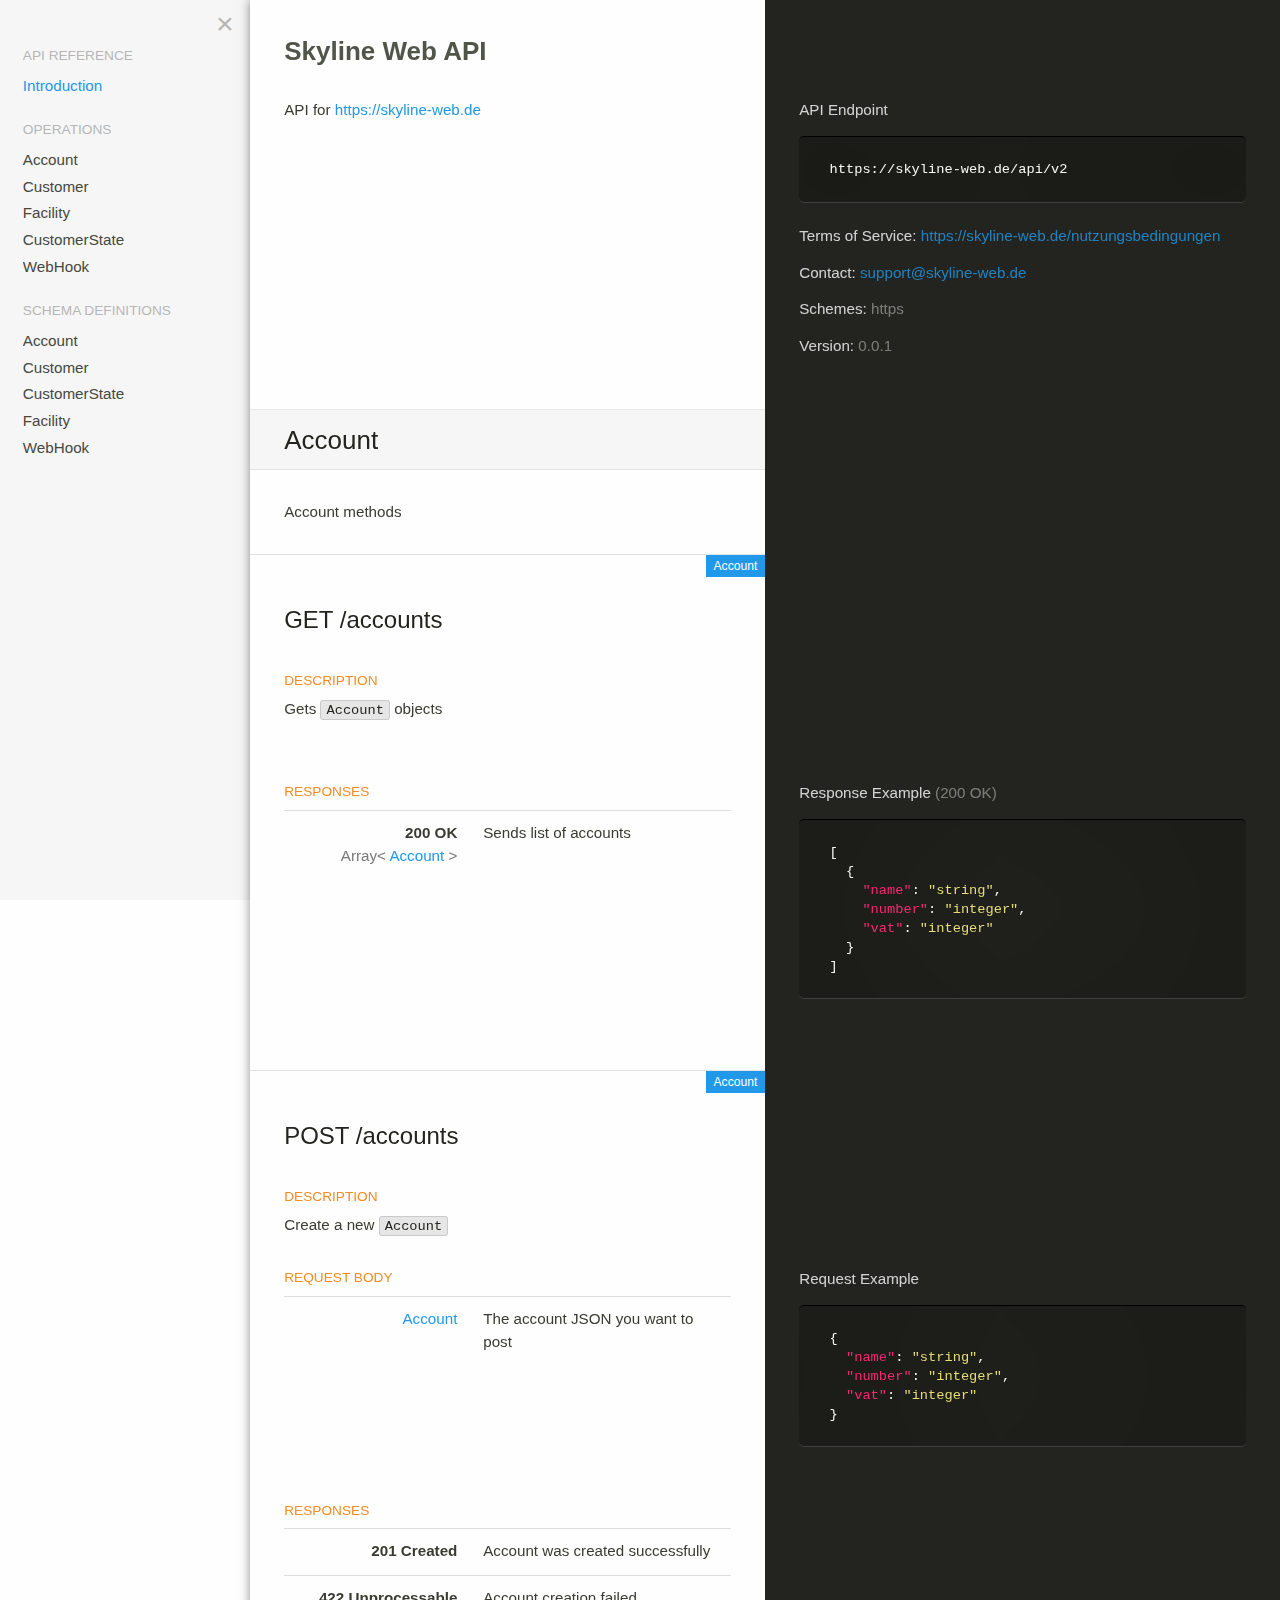
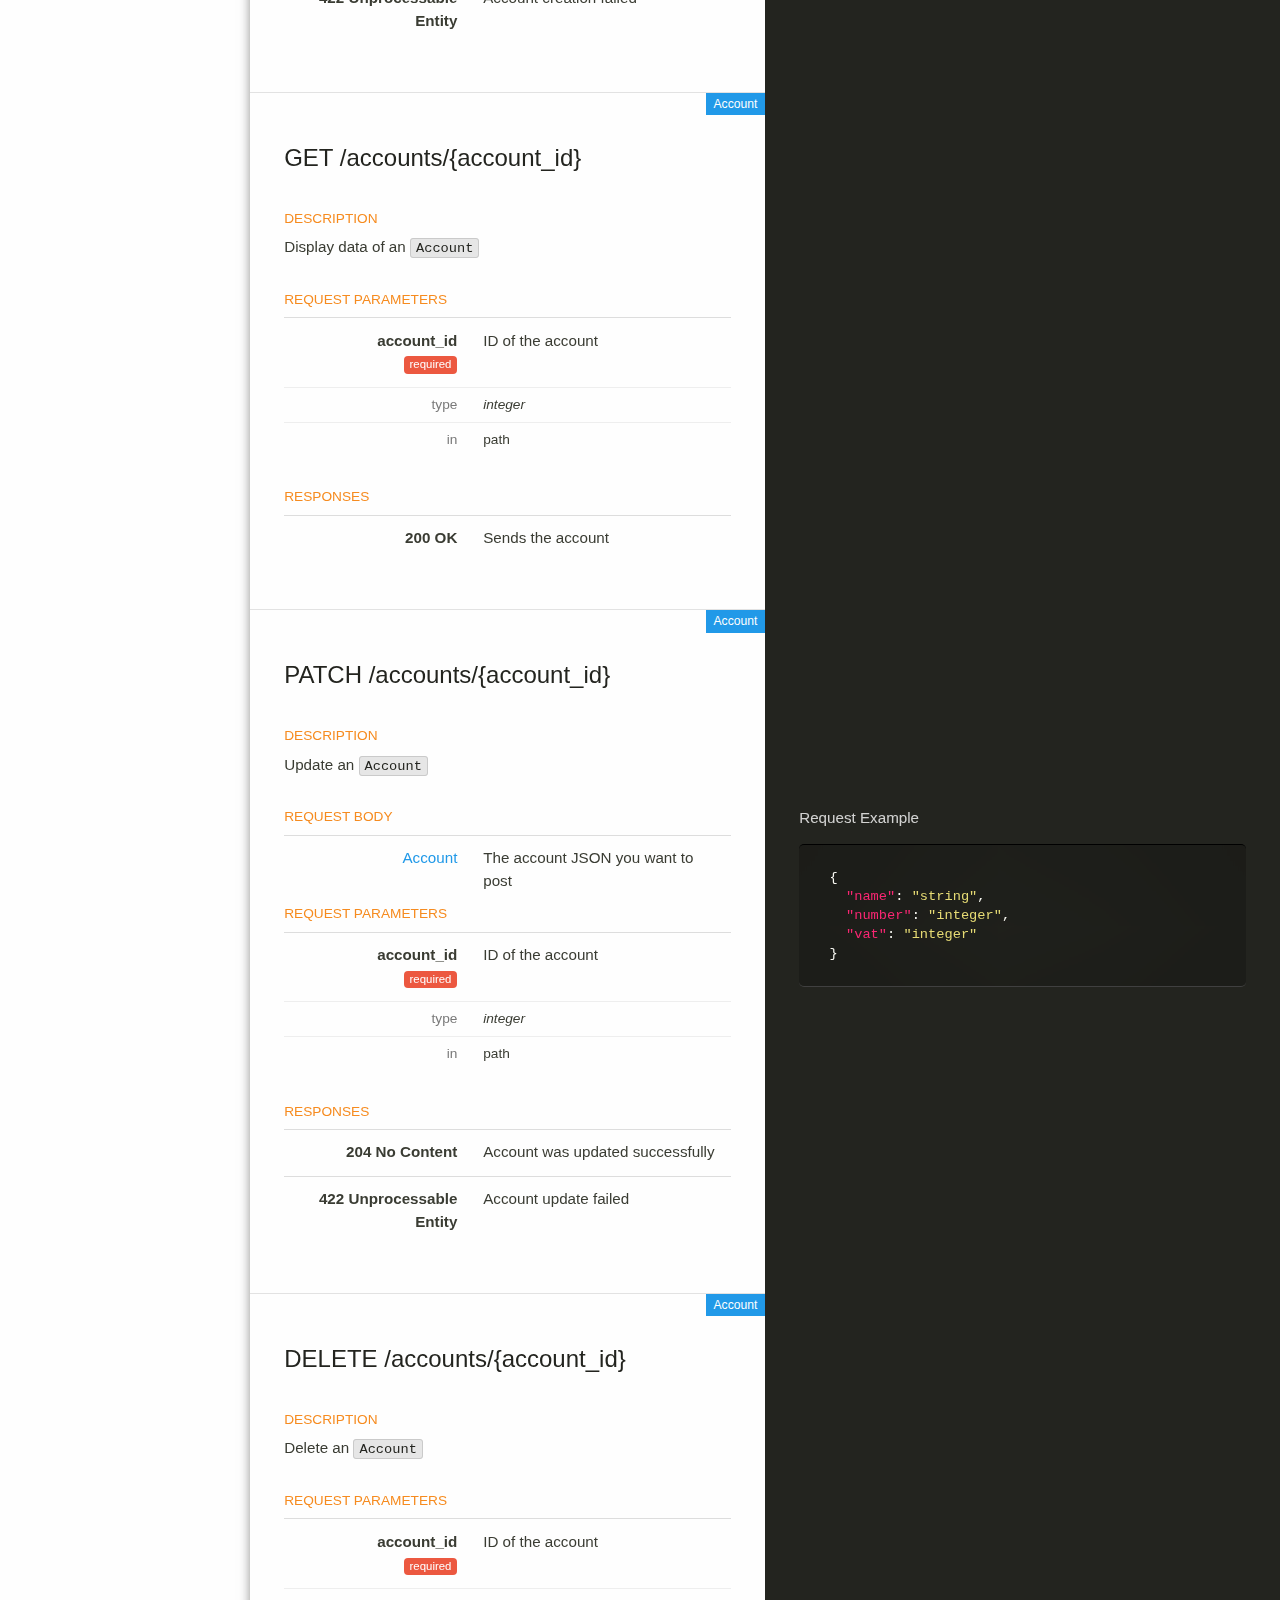
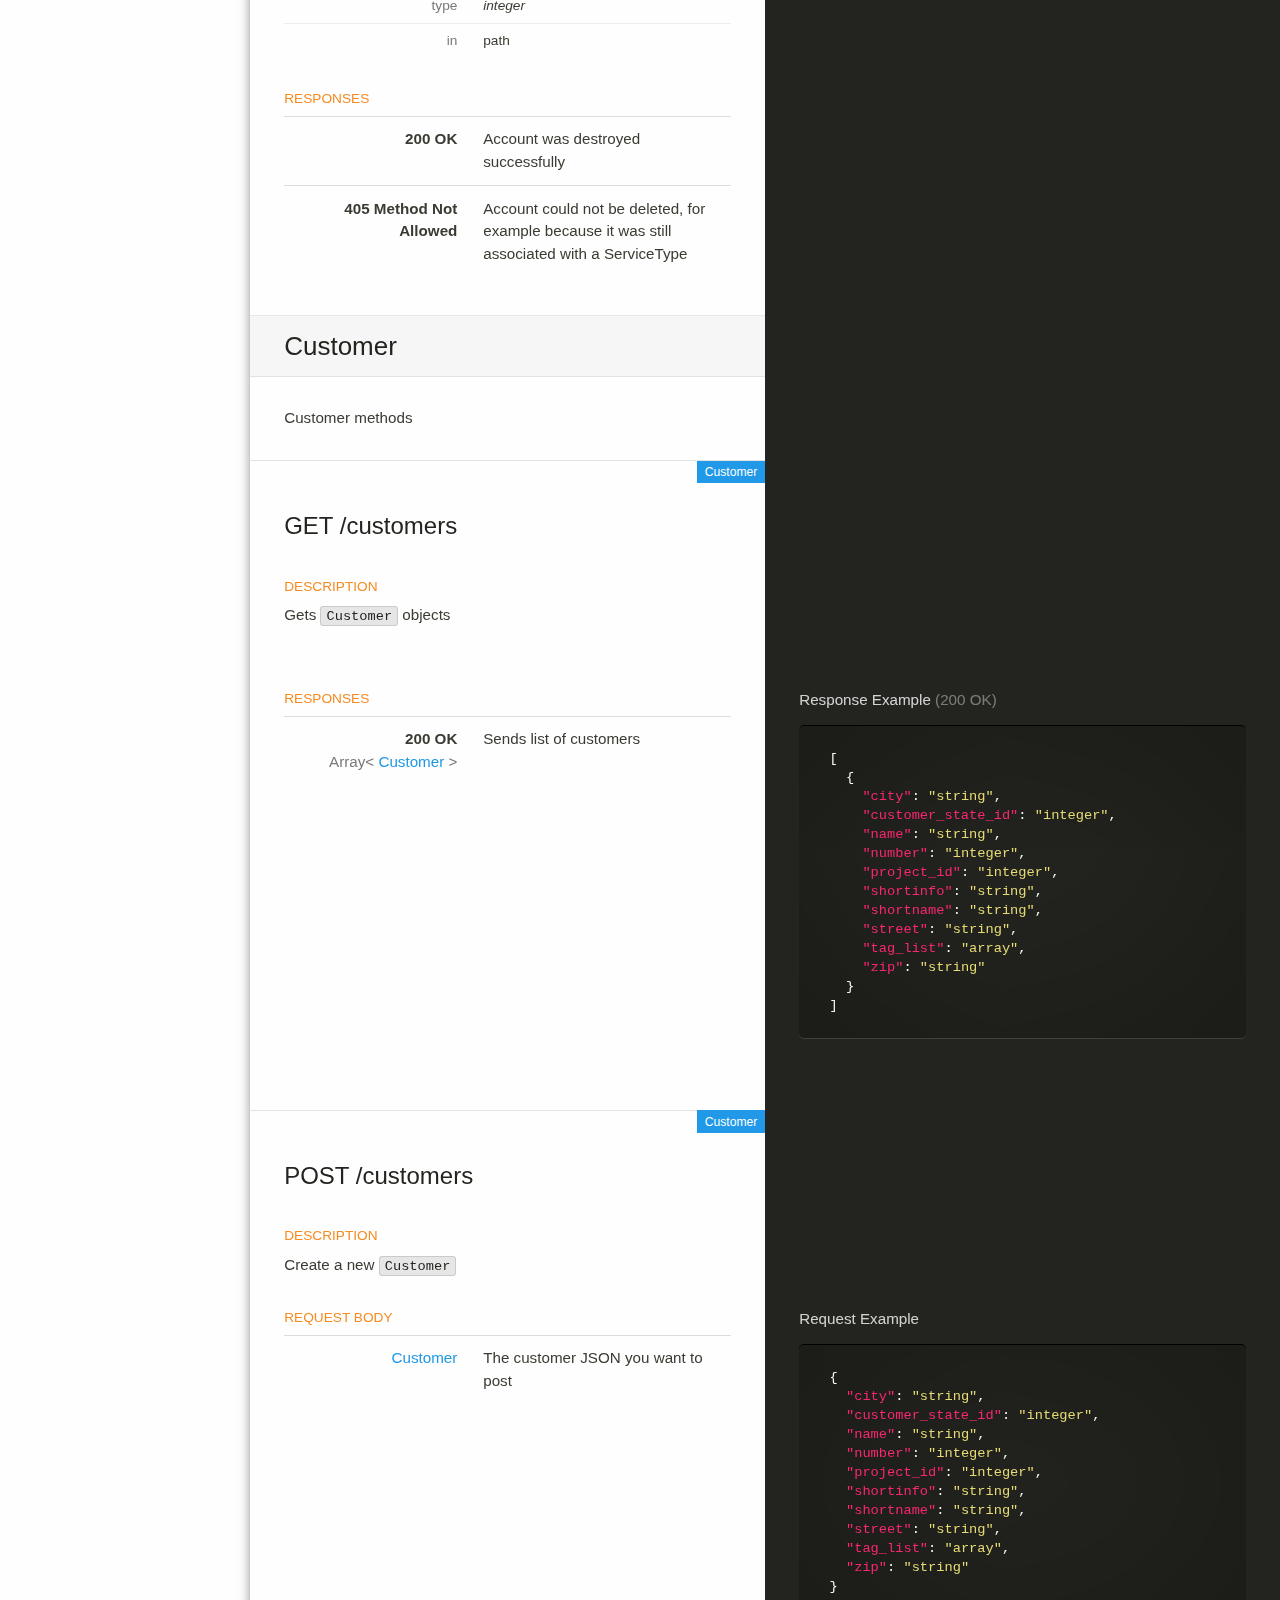
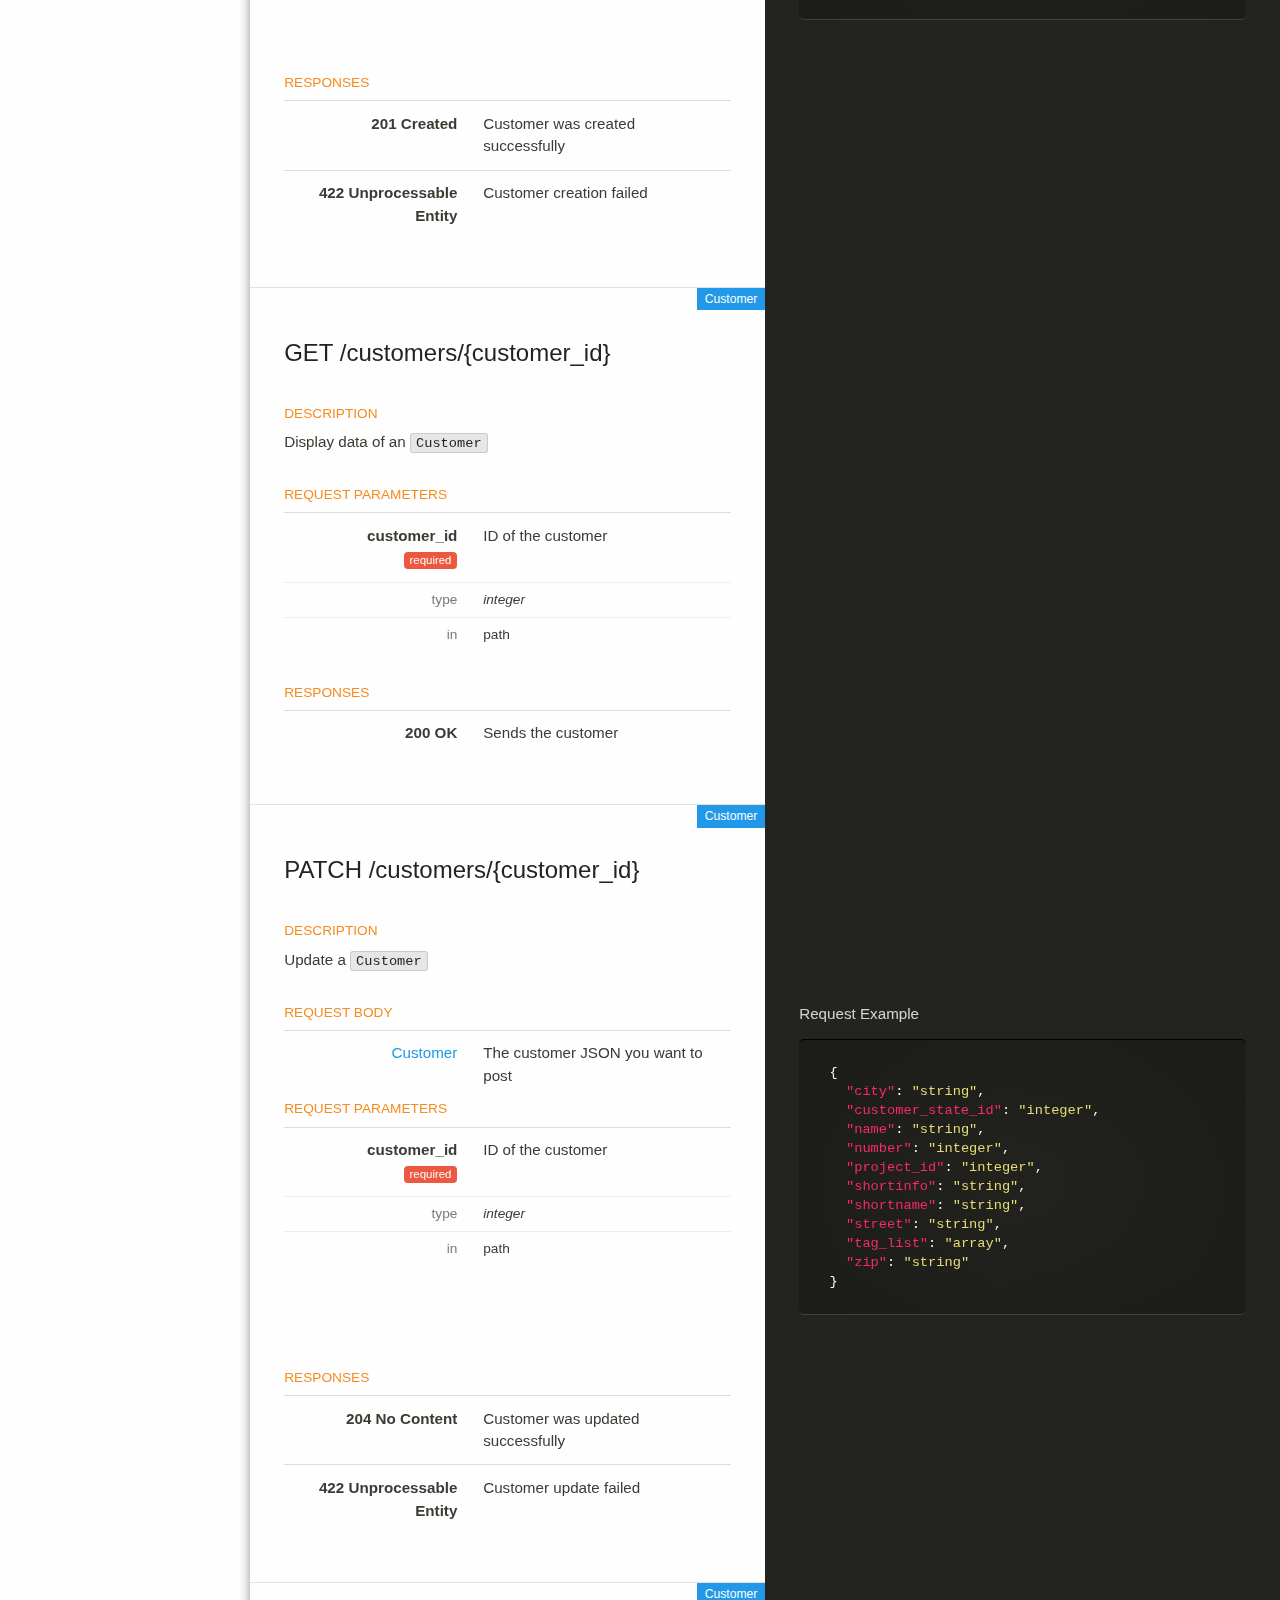
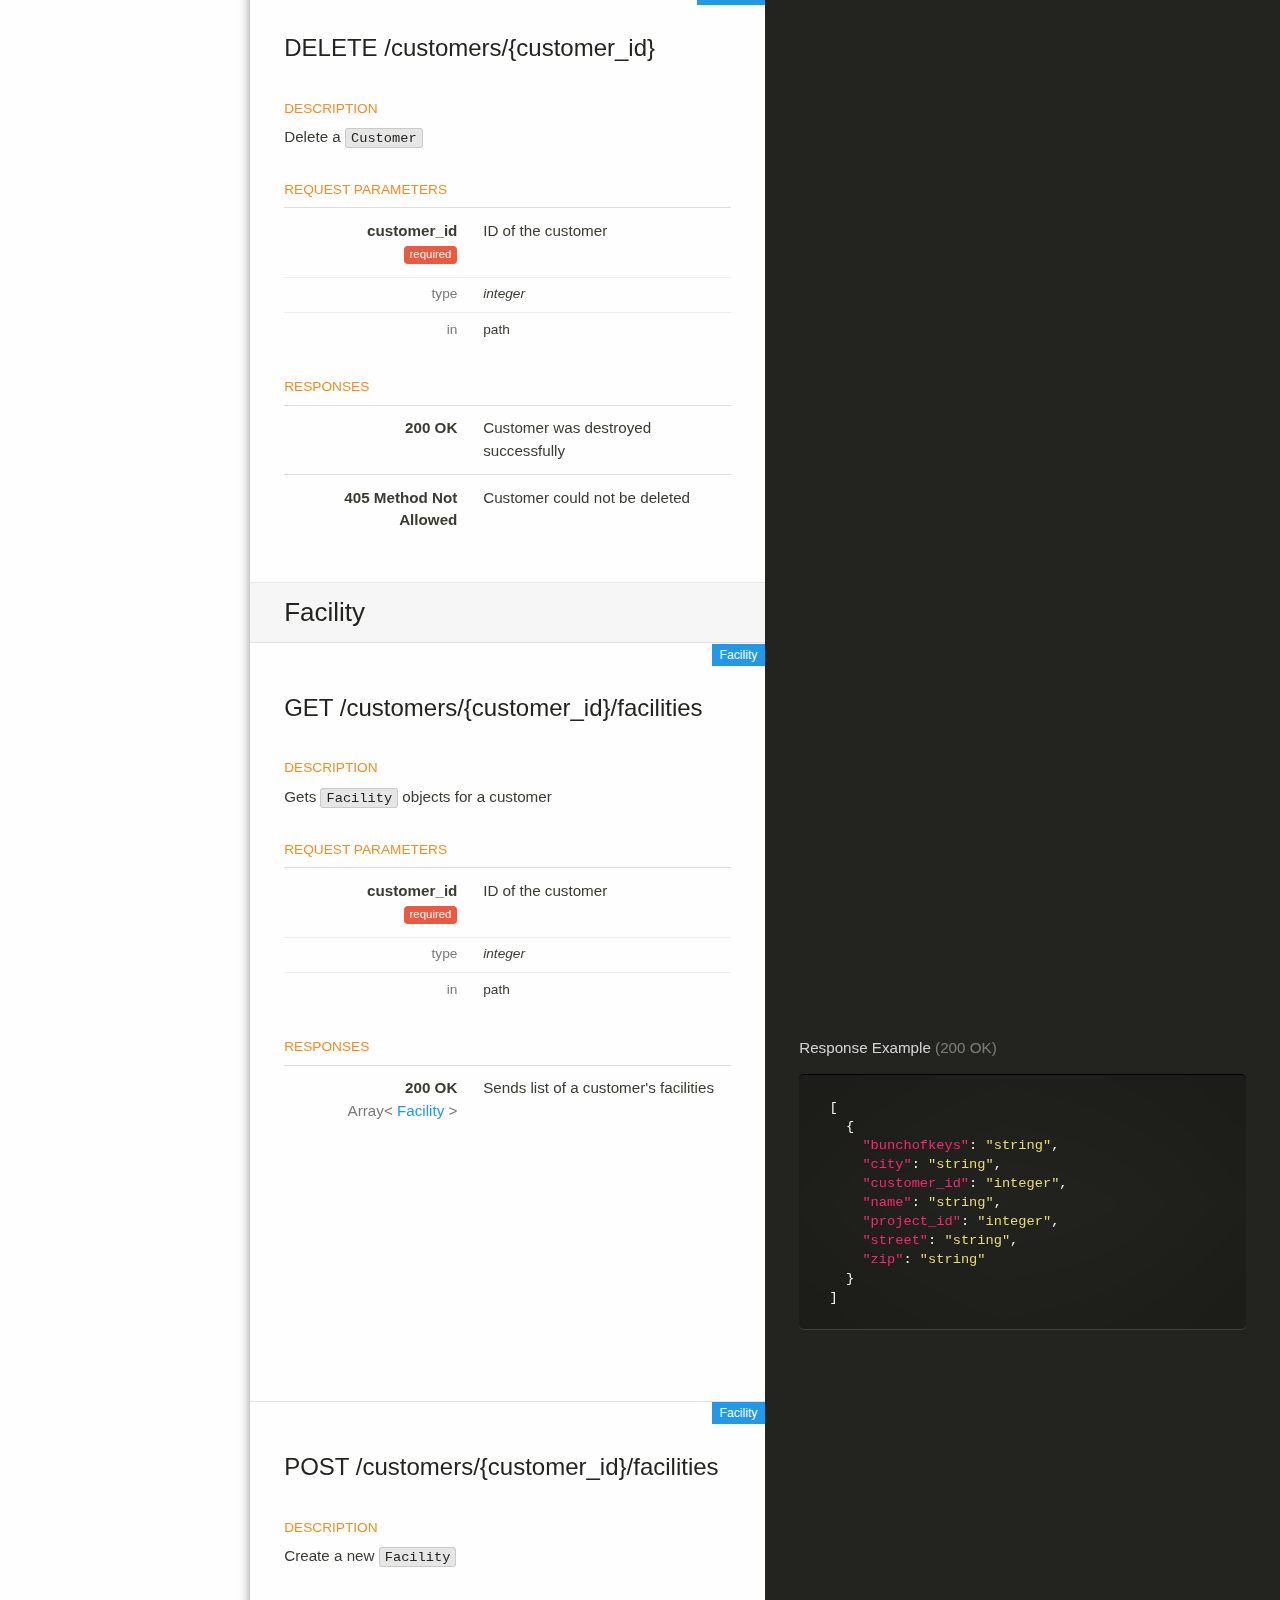
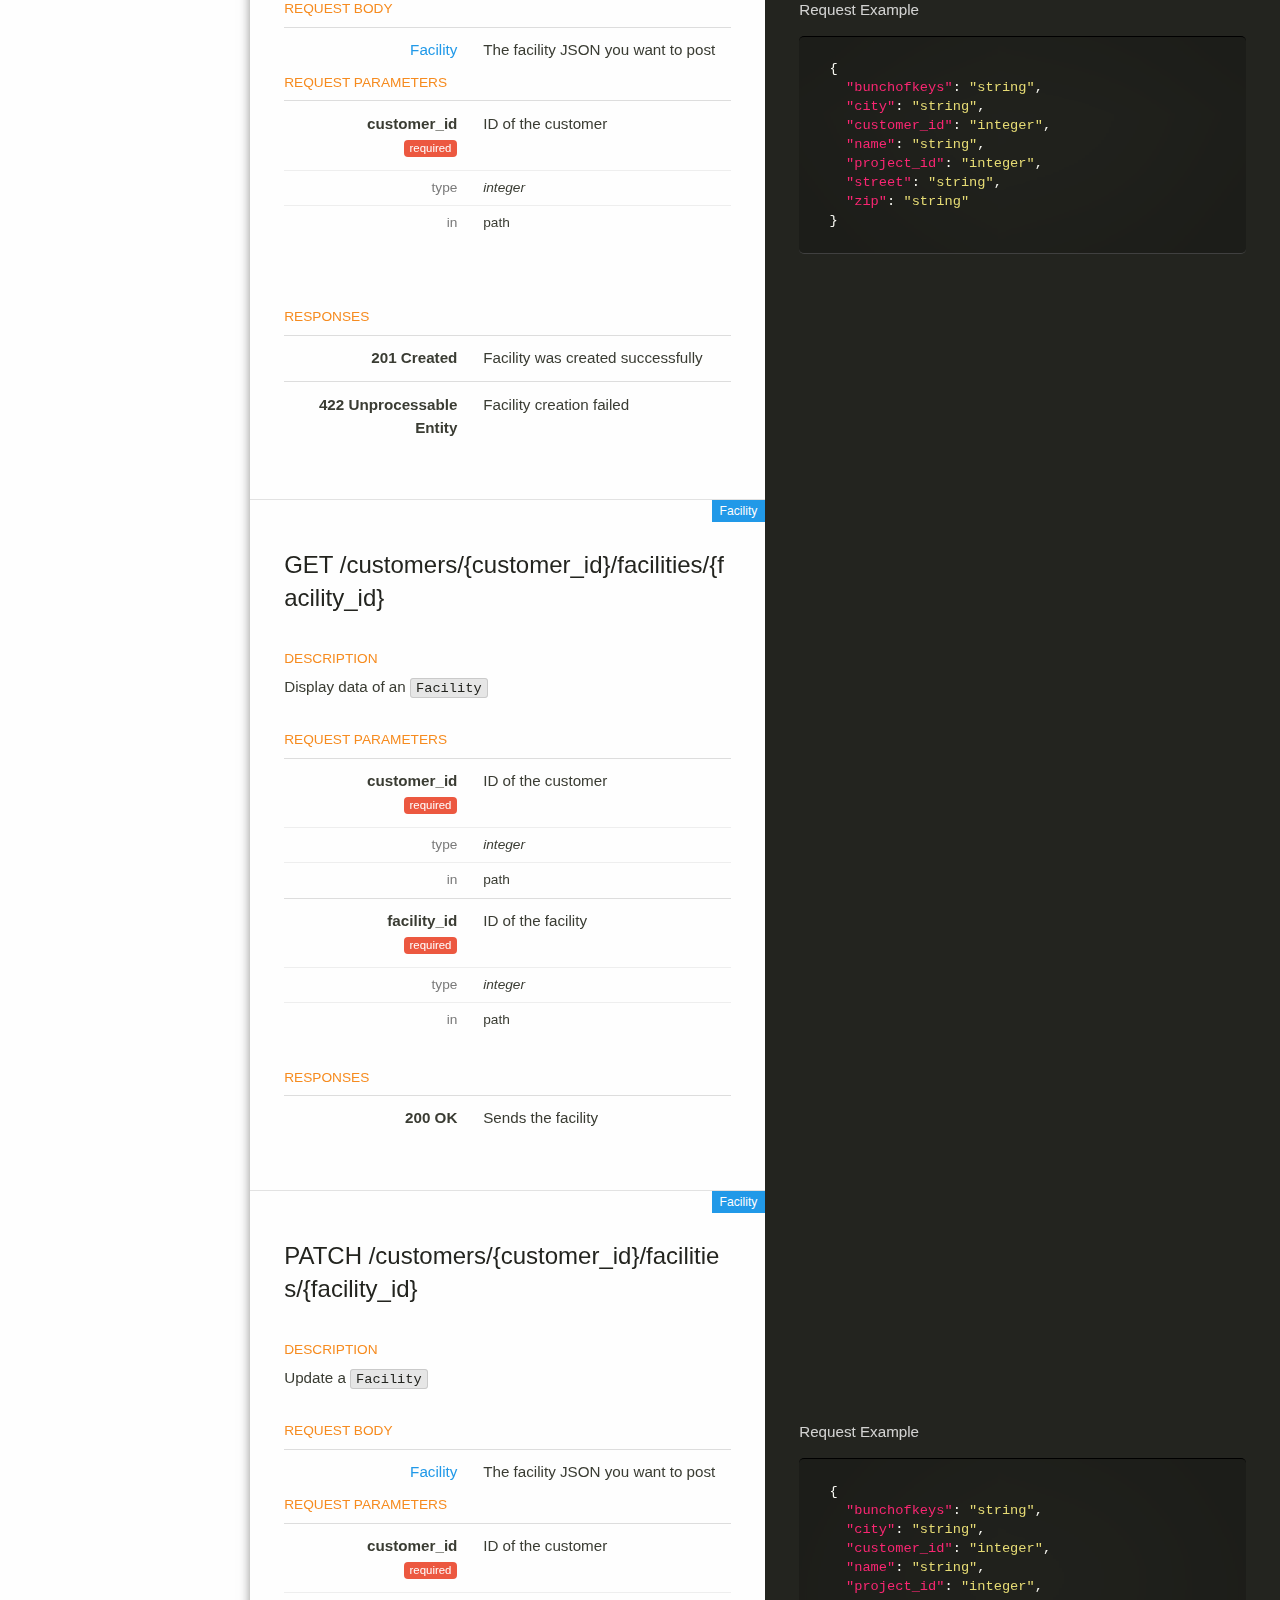
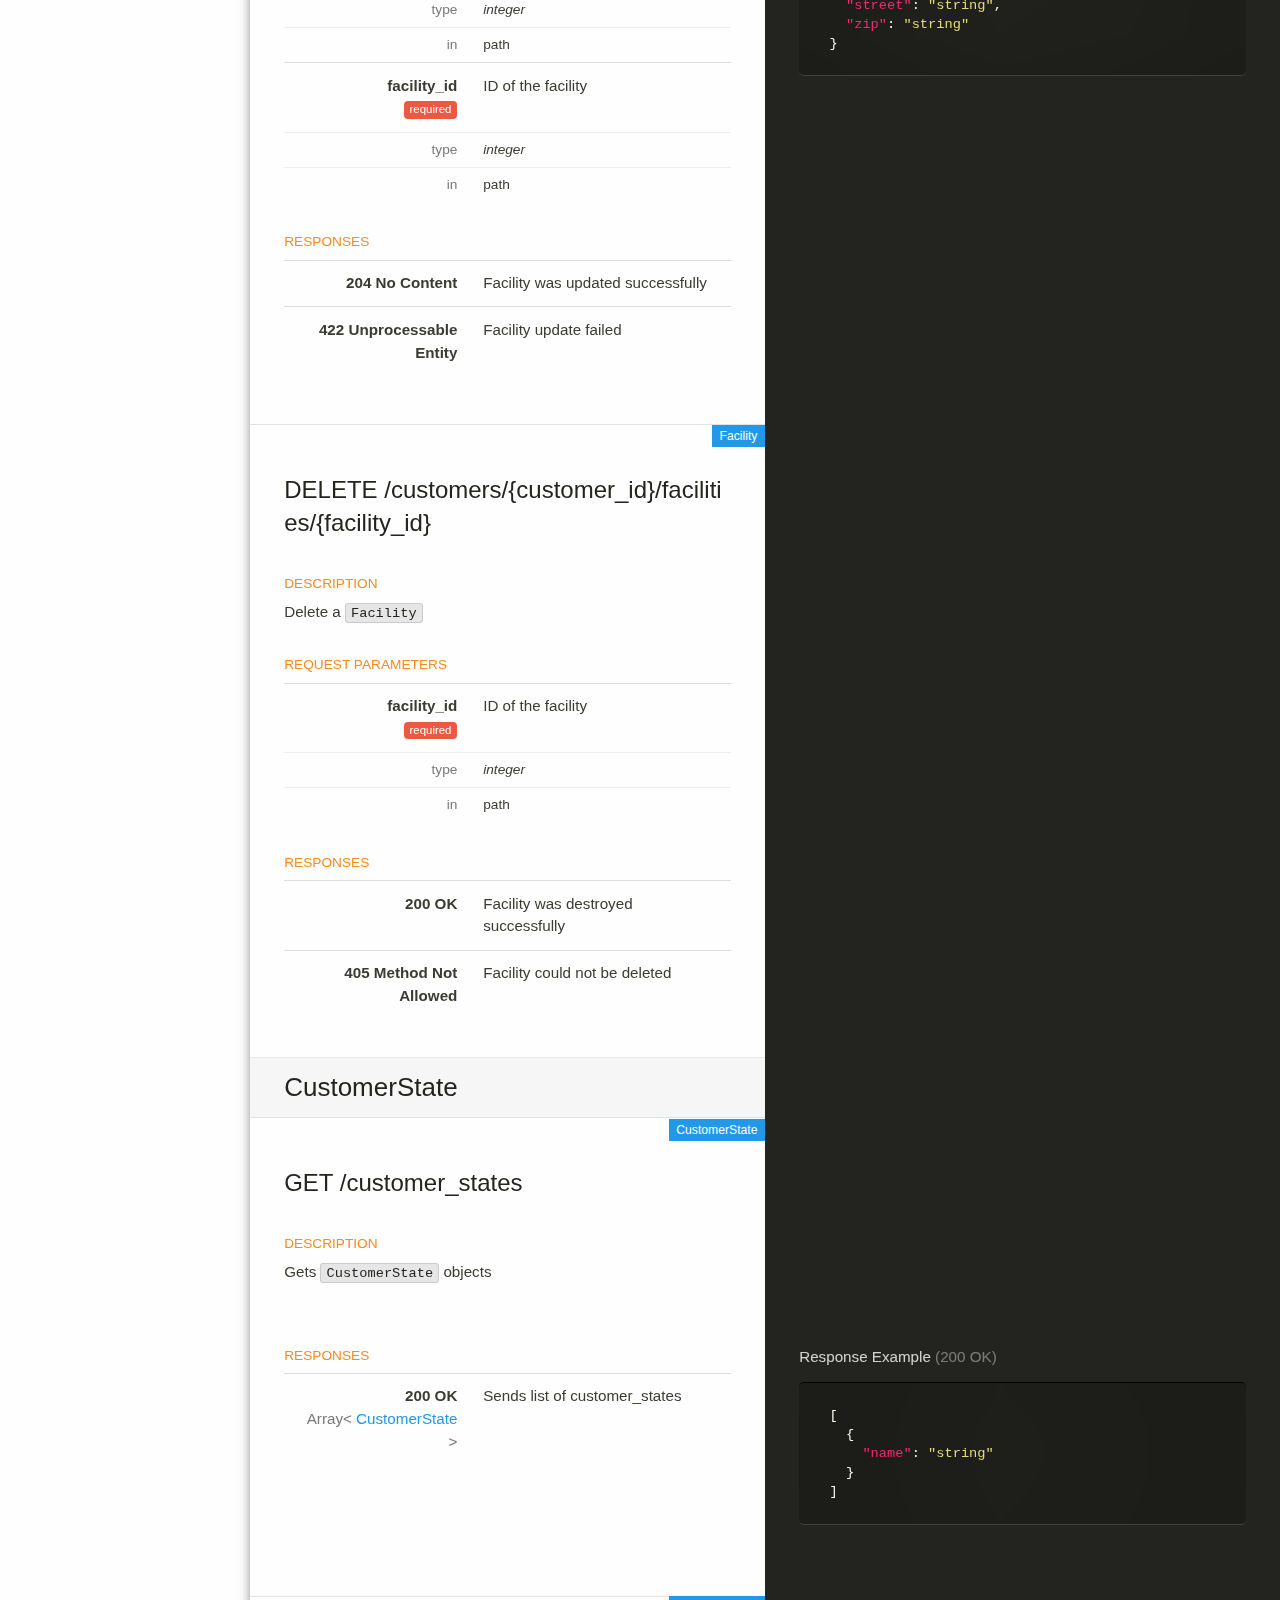
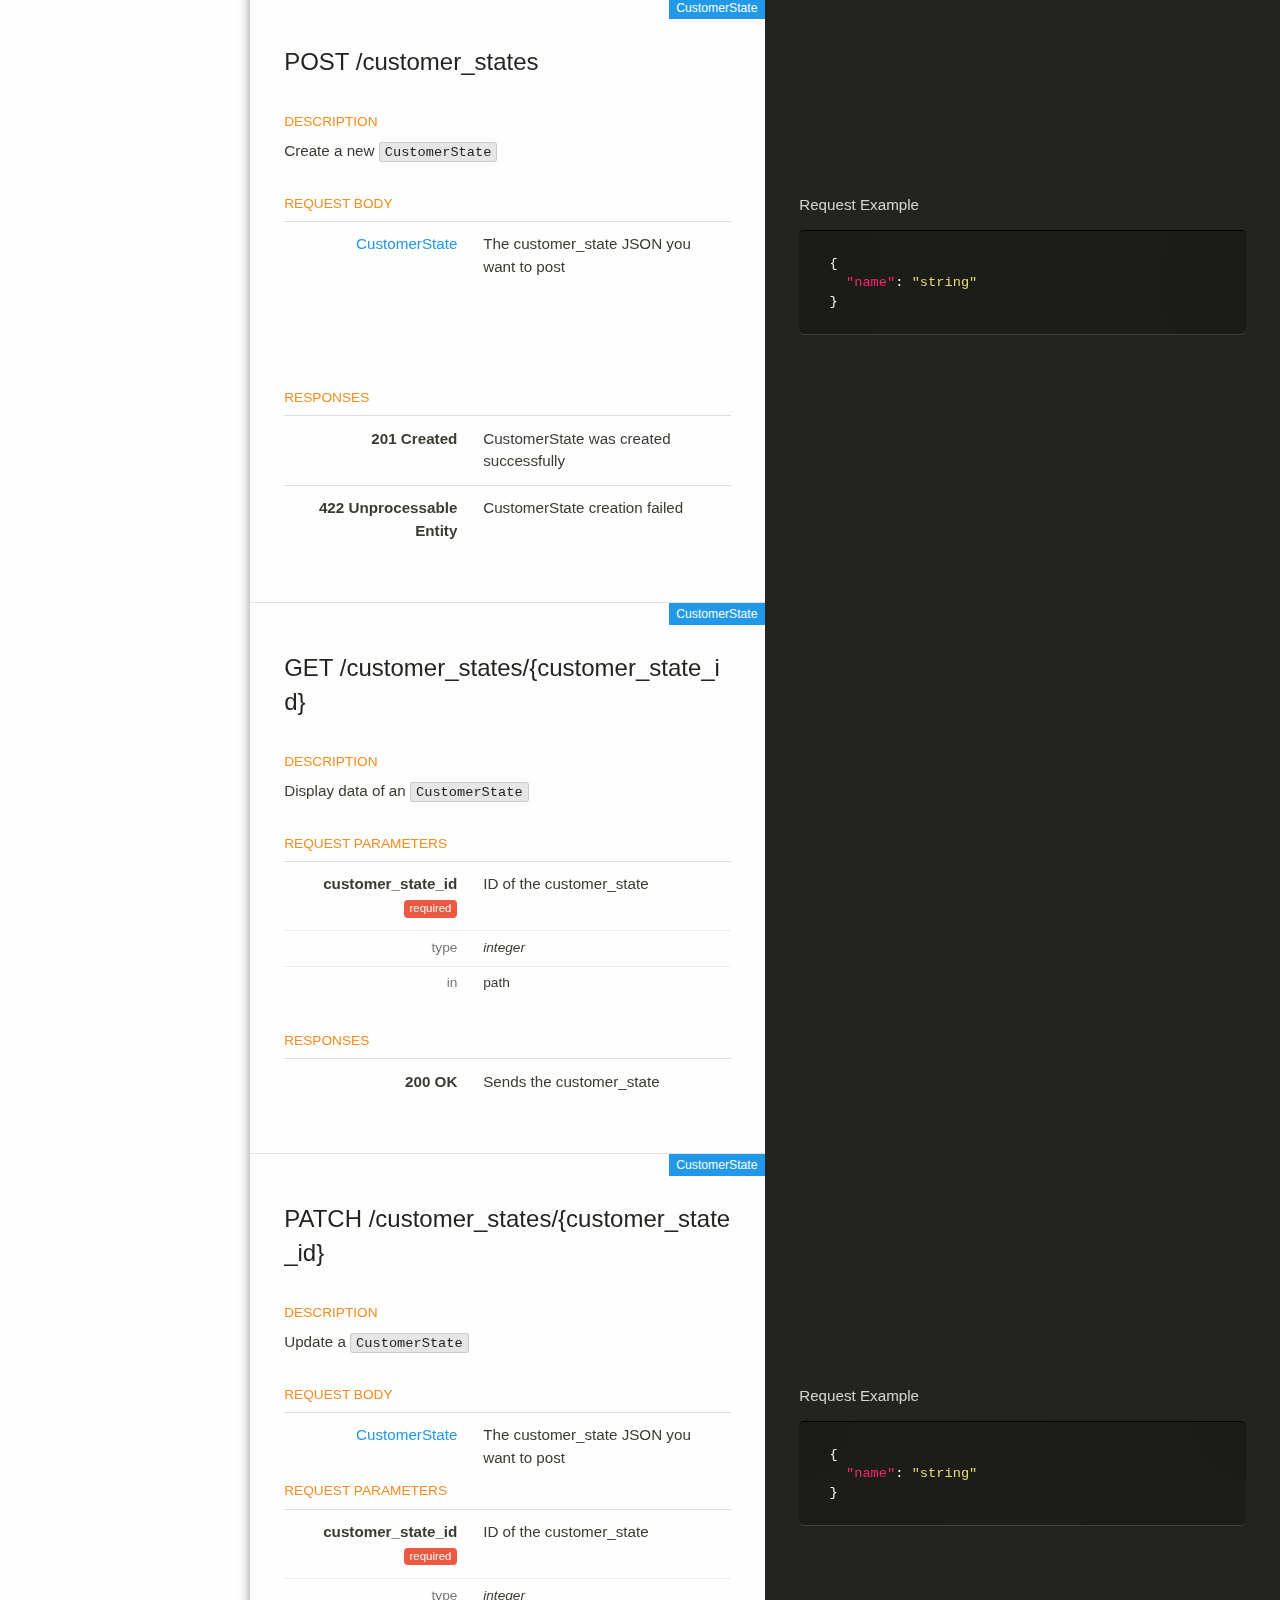
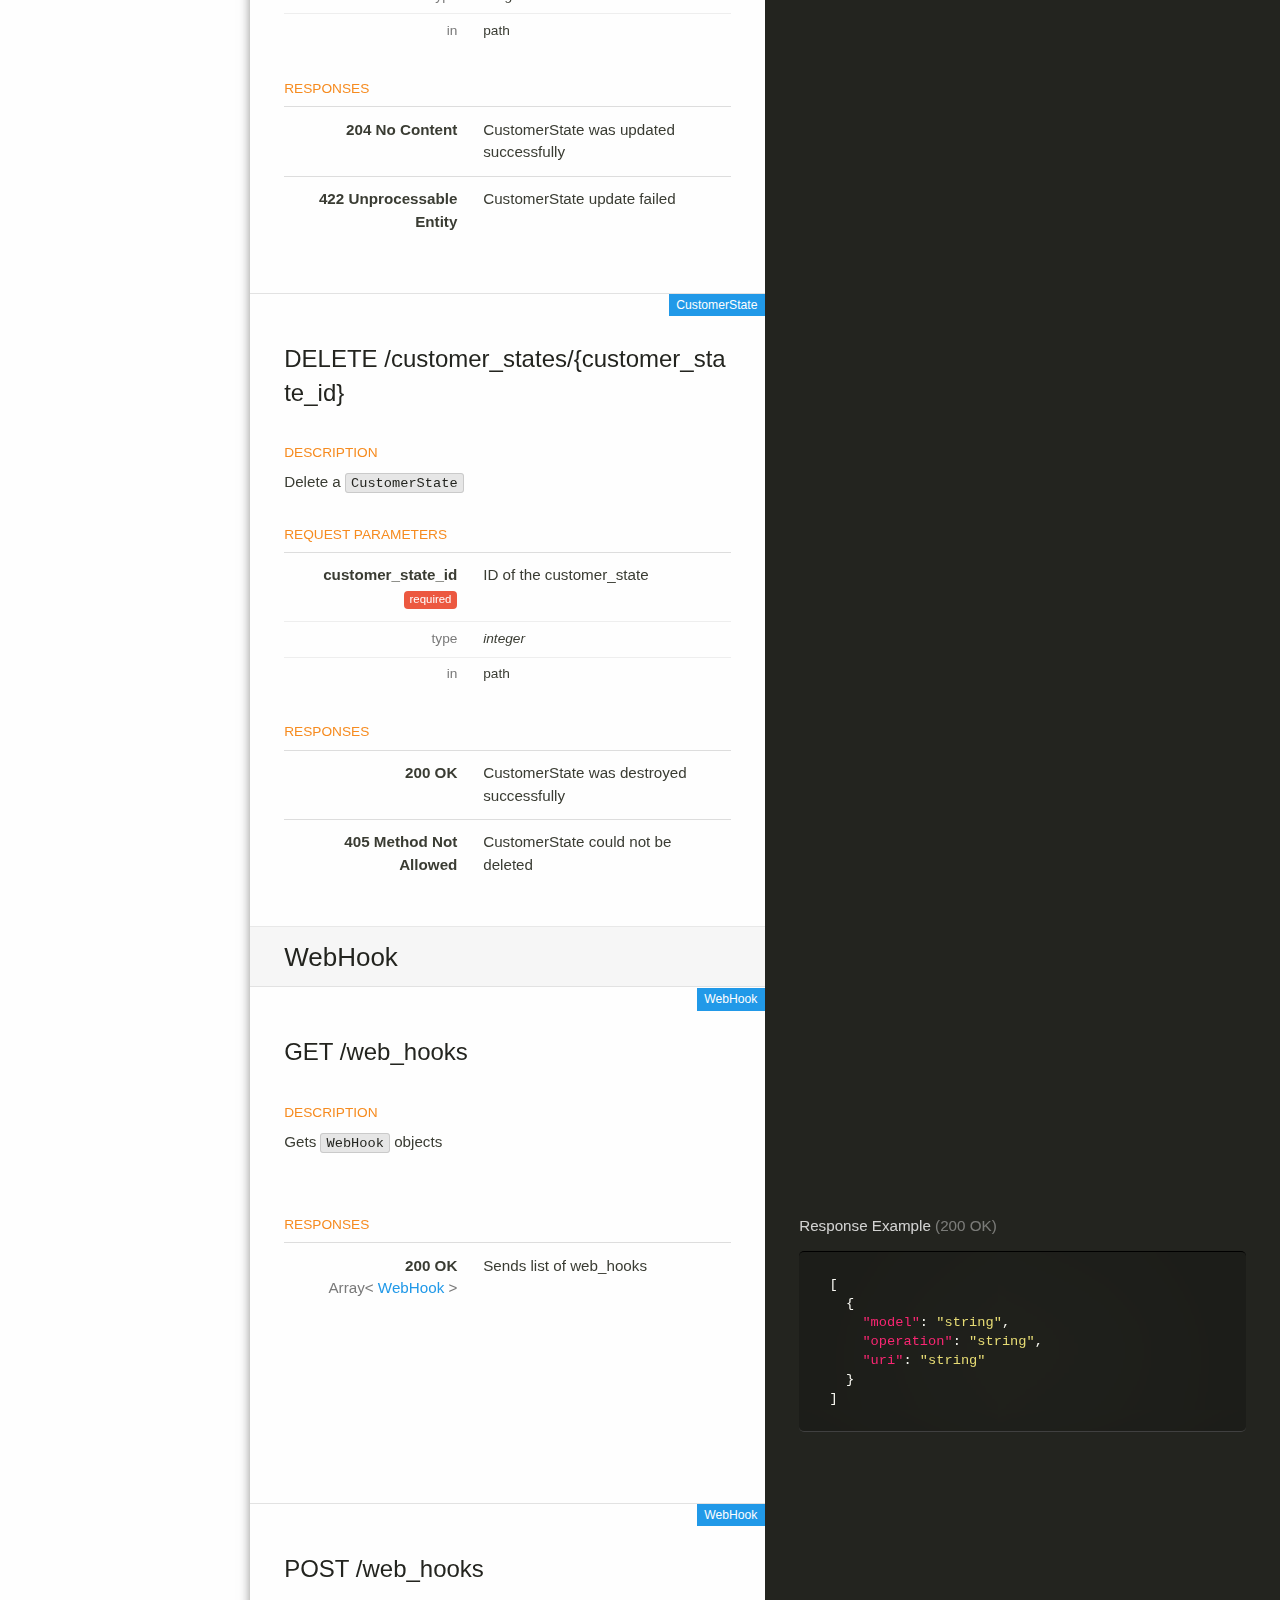
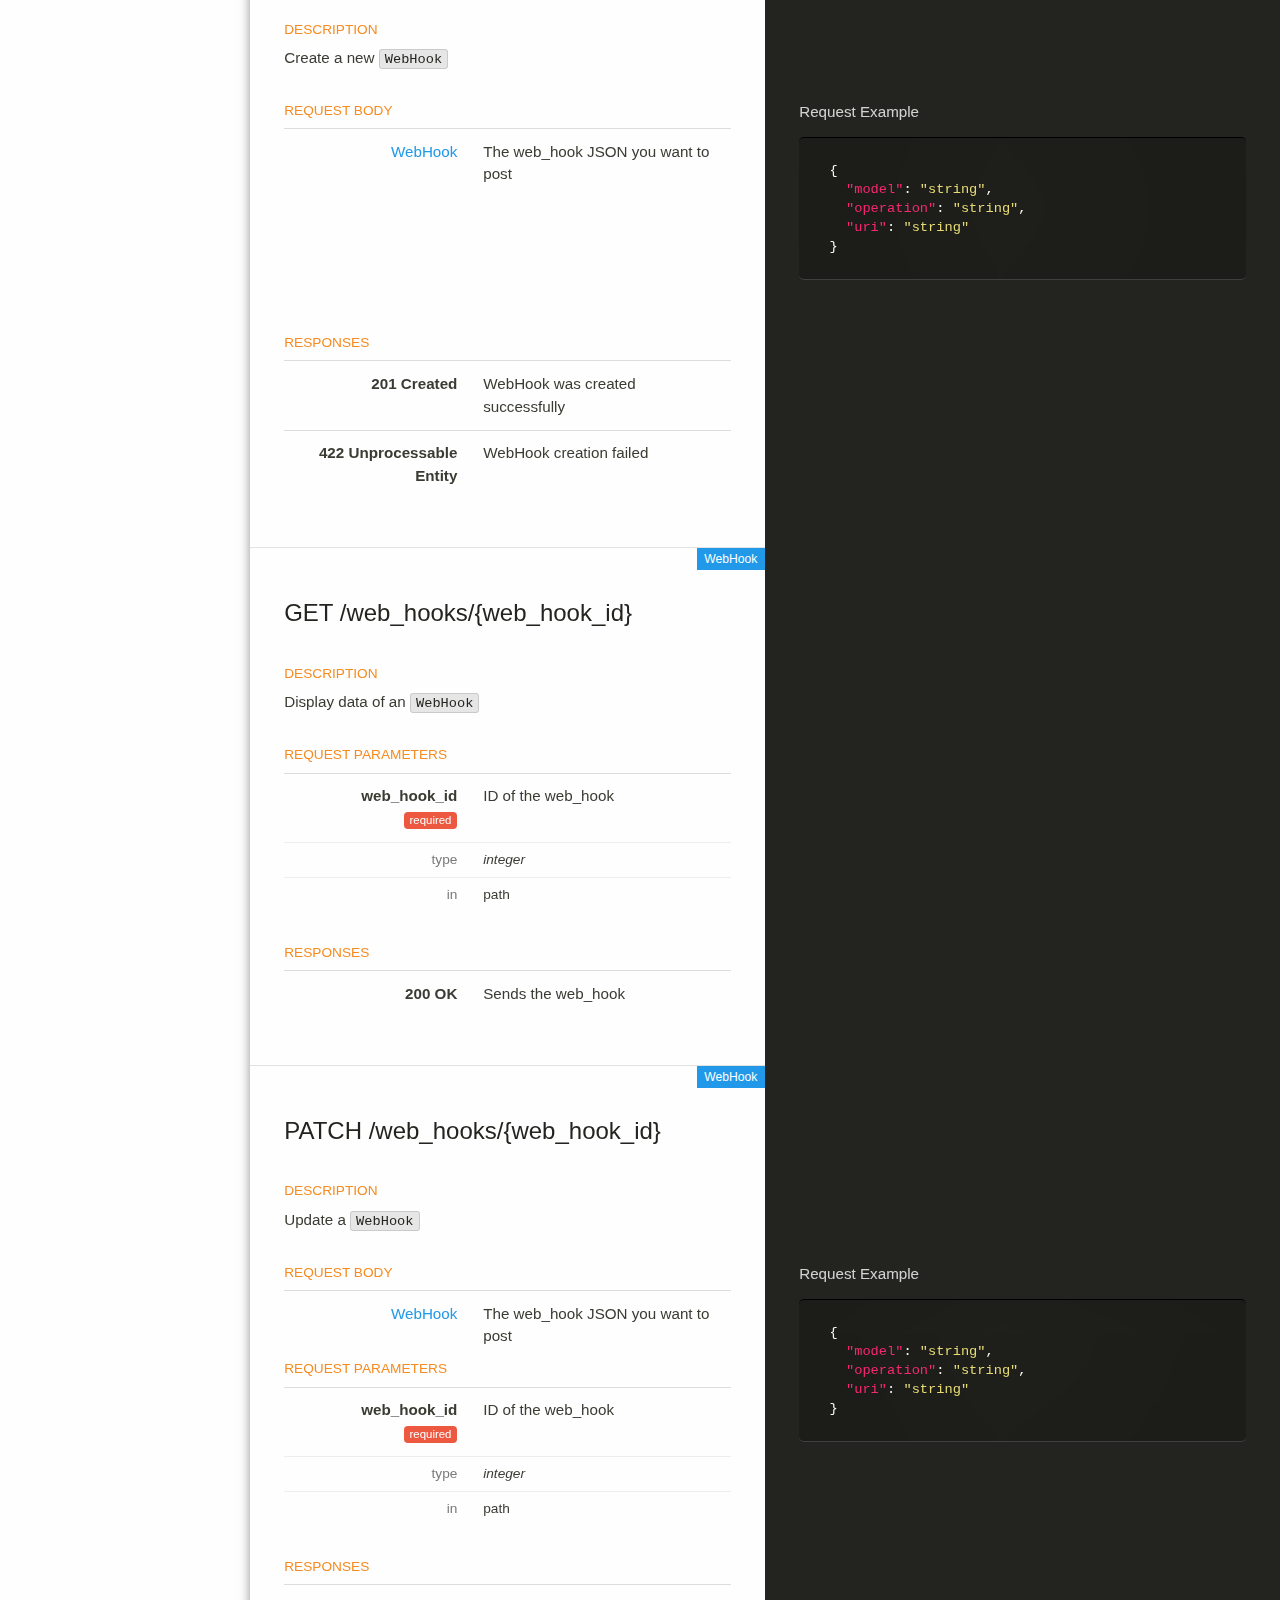
==== commit 0100d3c3: "add facility and web_hook resource" ====
--- a/index.html
+++ b/index.html
@@ -61,6 +61,26 @@
             </ul>
           </section>
           <section>
+            <a href="#tag-Facility">Facility</a>
+            <ul>
+              <li>
+                <a href="#operation--customers--customer_id--facilities-get"> GET /customers/{customer_id}/facilities </a>
+              </li>
+              <li>
+                <a href="#operation--customers--customer_id--facilities-post"> POST /customers/{customer_id}/facilities </a>
+              </li>
+              <li>
+                <a href="#operation--customers--customer_id--facilities--facility_id--get"> GET /customers/{customer_id}/facilities/{facility_id} </a>
+              </li>
+              <li>
+                <a href="#operation--customers--customer_id--facilities--facility_id--patch"> PATCH /customers/{customer_id}/facilities/{facility_id} </a>
+              </li>
+              <li>
+                <a href="#operation--customers--customer_id--facilities--facility_id--delete"> DELETE /customers/{customer_id}/facilities/{facility_id} </a>
+              </li>
+            </ul>
+          </section>
+          <section>
             <a href="#tag-CustomerState">CustomerState</a>
             <ul>
               <li>
@@ -80,10 +100,32 @@
               </li>
             </ul>
           </section>
+          <section>
+            <a href="#tag-WebHook">WebHook</a>
+            <ul>
+              <li>
+                <a href="#operation--web_hooks-get"> GET /web_hooks </a>
+              </li>
+              <li>
+                <a href="#operation--web_hooks-post"> POST /web_hooks </a>
+              </li>
+              <li>
+                <a href="#operation--web_hooks--web_hook_id--get"> GET /web_hooks/{web_hook_id} </a>
+              </li>
+              <li>
+                <a href="#operation--web_hooks--web_hook_id--patch"> PATCH /web_hooks/{web_hook_id} </a>
+              </li>
+              <li>
+                <a href="#operation--web_hooks--web_hook_id--delete"> DELETE /web_hooks/{web_hook_id} </a>
+              </li>
+            </ul>
+          </section>
           <h5>Schema Definitions</h5>
           <a href="#definition-Account"> Account </a>
           <a href="#definition-Customer"> Customer </a>
           <a href="#definition-CustomerState"> CustomerState </a>
+          <a href="#definition-Facility"> Facility </a>
+          <a href="#definition-WebHook"> WebHook </a>
         </nav>
       </div>
       <div id="docs" class="row collapse expanded drawer" data-drawer>
@@ -916,6 +958,480 @@
               <div class="doc-examples"></div>
             </div>
           </div>
+          <h1 id="tag-Facility" class="swagger-summary-tag" data-traverse-target="tag-Facility">Facility</h1>
+          <div id="operation--customers--customer_id--facilities-get" class="operation panel" data-traverse-target="operation--customers--customer_id--facilities-get">
+            <!-- <section class="operation-tags row"> -->
+            <!-- <div class="doc-copy"> -->
+            <div class="operation-tags">
+              <a class="label" href="#tag-Facility">Facility</a>
+              <!---->
+            </div>
+            <!-- </div> -->
+            <!-- </section> -->
+            <h2 class="operation-title">
+              <span class="operation-name">
+                <span class="operation-name">GET</span>
+                <span class="operation-path">/customers/{customer_id}/facilities</span>
+              </span>
+            </h2>
+            <div class="doc-row">
+              <div class="doc-copy">
+                <section class="swagger-operation-description">
+                  <p>Gets <code>Facility</code> objects for a customer</p>
+                </section>
+              </div>
+            </div>
+            <div class="doc-row">
+              <div class="doc-copy">
+                <section class="swagger-request-params">
+                  <div class="prop-row prop-group">
+                    <div class="prop-name">
+                      <div class="prop-title">customer_id</div>
+                      <span class="json-property-required"></span>
+                    </div>
+                    <div class="prop-value">
+                      <p>ID of the customer</p>
+                    </div>
+                  </div>
+                  <div class="prop-row prop-inner">
+                    <div class="prop-name param-label">type</div>
+                    <div class="prop-value">
+                      <span class="json-property-type">integer</span>
+                      <span class="json-property-range" title="Value limits"></span>
+                    </div>
+                  </div>
+                  <div class="prop-row prop-inner">
+                    <div class="prop-name param-label">in</div>
+                    <div class="prop-value">path</div>
+                  </div>
+                </section>
+              </div>
+              <div class="doc-examples"></div>
+            </div>
+            <div class="doc-row">
+              <div class="doc-copy">
+                <section class="swagger-responses">
+                  <div class="prop-row prop-group">
+                    <div class="prop-name">
+                      <div class="prop-title">200 OK</div>
+                      <div class="prop-ref">
+                        <span class="json-schema-ref-array">
+                          <a class="json-schema-ref" href="#/definitions/Facility">Facility</a>
+                        </span>
+                      </div>
+                      <!-- <span class="swagger-global"></span> <span class="json-schema-reference"><a href=""></a></span> -->
+                    </div>
+                    <div class="prop-value">
+                      <p>Sends list of a customer&#39;s facilities</p>
+                    </div>
+                  </div>
+                </section>
+              </div>
+              <div class="doc-examples">
+                <section>
+                  <h5>Response Example
+                    <span>(200 OK)</span>
+                  </h5>
+                  <div class="hljs"><pre><code class="lang-json">[
+  {
+    <span class="hljs-attr">&quot;bunchofkeys&quot;</span>: <span class="hljs-string">&quot;string&quot;</span>,
+    <span class="hljs-attr">&quot;city&quot;</span>: <span class="hljs-string">&quot;string&quot;</span>,
+    <span class="hljs-attr">&quot;customer_id&quot;</span>: <span class="hljs-string">&quot;integer&quot;</span>,
+    <span class="hljs-attr">&quot;name&quot;</span>: <span class="hljs-string">&quot;string&quot;</span>,
+    <span class="hljs-attr">&quot;project_id&quot;</span>: <span class="hljs-string">&quot;integer&quot;</span>,
+    <span class="hljs-attr">&quot;street&quot;</span>: <span class="hljs-string">&quot;string&quot;</span>,
+    <span class="hljs-attr">&quot;zip&quot;</span>: <span class="hljs-string">&quot;string&quot;</span>
+  }
+]
+</code></pre> </div>
+                </section>
+              </div>
+            </div>
+          </div>
+          <div id="operation--customers--customer_id--facilities-post" class="operation panel" data-traverse-target="operation--customers--customer_id--facilities-post">
+            <!-- <section class="operation-tags row"> -->
+            <!-- <div class="doc-copy"> -->
+            <div class="operation-tags">
+              <a class="label" href="#tag-Facility">Facility</a>
+              <!---->
+            </div>
+            <!-- </div> -->
+            <!-- </section> -->
+            <h2 class="operation-title">
+              <span class="operation-name">
+                <span class="operation-name">POST</span>
+                <span class="operation-path">/customers/{customer_id}/facilities</span>
+              </span>
+            </h2>
+            <div class="doc-row">
+              <div class="doc-copy">
+                <section class="swagger-operation-description">
+                  <p>Create a new <code>Facility</code></p>
+                </section>
+              </div>
+            </div>
+            <div class="doc-row">
+              <div class="doc-copy">
+                <section class="swagger-request-body">
+                  <div class="prop-row">
+                    <div class="prop-name">
+                      <div class="swagger-request-model">
+                        <span class="">
+                          <a class="json-schema-ref" href="#/definitions/Facility">Facility</a>
+                        </span>
+                      </div>
+                    </div>
+                    <div class="prop-value columns small-6">
+                      <!-- <div class="swagger-request-description"> -->
+                      <p>The facility JSON you want to post</p>
+                      <!-- </div> -->
+                    </div>
+                  </div>
+                </section>
+                <section class="swagger-request-params">
+                  <div class="prop-row prop-group">
+                    <div class="prop-name">
+                      <div class="prop-title">customer_id</div>
+                      <span class="json-property-required"></span>
+                    </div>
+                    <div class="prop-value">
+                      <p>ID of the customer</p>
+                    </div>
+                  </div>
+                  <div class="prop-row prop-inner">
+                    <div class="prop-name param-label">type</div>
+                    <div class="prop-value">
+                      <span class="json-property-type">integer</span>
+                      <span class="json-property-range" title="Value limits"></span>
+                    </div>
+                  </div>
+                  <div class="prop-row prop-inner">
+                    <div class="prop-name param-label">in</div>
+                    <div class="prop-value">path</div>
+                  </div>
+                </section>
+              </div>
+              <div class="doc-examples">
+                <section>
+                  <h5>Request Example</h5>
+                  <div class="hljs"><pre><code class="lang-json">{
+  <span class="hljs-attr">&quot;bunchofkeys&quot;</span>: <span class="hljs-string">&quot;string&quot;</span>,
+  <span class="hljs-attr">&quot;city&quot;</span>: <span class="hljs-string">&quot;string&quot;</span>,
+  <span class="hljs-attr">&quot;customer_id&quot;</span>: <span class="hljs-string">&quot;integer&quot;</span>,
+  <span class="hljs-attr">&quot;name&quot;</span>: <span class="hljs-string">&quot;string&quot;</span>,
+  <span class="hljs-attr">&quot;project_id&quot;</span>: <span class="hljs-string">&quot;integer&quot;</span>,
+  <span class="hljs-attr">&quot;street&quot;</span>: <span class="hljs-string">&quot;string&quot;</span>,
+  <span class="hljs-attr">&quot;zip&quot;</span>: <span class="hljs-string">&quot;string&quot;</span>
+}
+</code></pre> </div>
+                </section>
+              </div>
+            </div>
+            <div class="doc-row">
+              <div class="doc-copy">
+                <section class="swagger-responses">
+                  <div class="prop-row prop-group">
+                    <div class="prop-name">
+                      <div class="prop-title">201 Created</div>
+                    </div>
+                    <div class="prop-value">
+                      <p>Facility was created successfully</p>
+                    </div>
+                  </div>
+                  <div class="prop-row prop-group">
+                    <div class="prop-name">
+                      <div class="prop-title">422 Unprocessable Entity</div>
+                    </div>
+                    <div class="prop-value">
+                      <p>Facility creation failed</p>
+                    </div>
+                  </div>
+                </section>
+              </div>
+              <div class="doc-examples"></div>
+            </div>
+          </div>
+          <div id="operation--customers--customer_id--facilities--facility_id--get" class="operation panel" data-traverse-target="operation--customers--customer_id--facilities--facility_id--get">
+            <!-- <section class="operation-tags row"> -->
+            <!-- <div class="doc-copy"> -->
+            <div class="operation-tags">
+              <a class="label" href="#tag-Facility">Facility</a>
+              <!---->
+            </div>
+            <!-- </div> -->
+            <!-- </section> -->
+            <h2 class="operation-title">
+              <span class="operation-name">
+                <span class="operation-name">GET</span>
+                <span class="operation-path">/customers/{customer_id}/facilities/{facility_id}</span>
+              </span>
+            </h2>
+            <div class="doc-row">
+              <div class="doc-copy">
+                <section class="swagger-operation-description">
+                  <p>Display data of an <code>Facility</code></p>
+                </section>
+              </div>
+            </div>
+            <div class="doc-row">
+              <div class="doc-copy">
+                <section class="swagger-request-params">
+                  <div class="prop-row prop-group">
+                    <div class="prop-name">
+                      <div class="prop-title">customer_id</div>
+                      <span class="json-property-required"></span>
+                    </div>
+                    <div class="prop-value">
+                      <p>ID of the customer</p>
+                    </div>
+                  </div>
+                  <div class="prop-row prop-inner">
+                    <div class="prop-name param-label">type</div>
+                    <div class="prop-value">
+                      <span class="json-property-type">integer</span>
+                      <span class="json-property-range" title="Value limits"></span>
+                    </div>
+                  </div>
+                  <div class="prop-row prop-inner">
+                    <div class="prop-name param-label">in</div>
+                    <div class="prop-value">path</div>
+                  </div>
+                  <div class="prop-row prop-group">
+                    <div class="prop-name">
+                      <div class="prop-title">facility_id</div>
+                      <span class="json-property-required"></span>
+                    </div>
+                    <div class="prop-value">
+                      <p>ID of the facility</p>
+                    </div>
+                  </div>
+                  <div class="prop-row prop-inner">
+                    <div class="prop-name param-label">type</div>
+                    <div class="prop-value">
+                      <span class="json-property-type">integer</span>
+                      <span class="json-property-range" title="Value limits"></span>
+                    </div>
+                  </div>
+                  <div class="prop-row prop-inner">
+                    <div class="prop-name param-label">in</div>
+                    <div class="prop-value">path</div>
+                  </div>
+                </section>
+              </div>
+              <div class="doc-examples"></div>
+            </div>
+            <div class="doc-row">
+              <div class="doc-copy">
+                <section class="swagger-responses">
+                  <div class="prop-row prop-group">
+                    <div class="prop-name">
+                      <div class="prop-title">200 OK</div>
+                    </div>
+                    <div class="prop-value">
+                      <p>Sends the facility</p>
+                    </div>
+                  </div>
+                </section>
+              </div>
+              <div class="doc-examples"></div>
+            </div>
+          </div>
+          <div id="operation--customers--customer_id--facilities--facility_id--patch" class="operation panel" data-traverse-target="operation--customers--customer_id--facilities--facility_id--patch">
+            <!-- <section class="operation-tags row"> -->
+            <!-- <div class="doc-copy"> -->
+            <div class="operation-tags">
+              <a class="label" href="#tag-Facility">Facility</a>
+              <!---->
+            </div>
+            <!-- </div> -->
+            <!-- </section> -->
+            <h2 class="operation-title">
+              <span class="operation-name">
+                <span class="operation-name">PATCH</span>
+                <span class="operation-path">/customers/{customer_id}/facilities/{facility_id}</span>
+              </span>
+            </h2>
+            <div class="doc-row">
+              <div class="doc-copy">
+                <section class="swagger-operation-description">
+                  <p>Update a <code>Facility</code></p>
+                </section>
+              </div>
+            </div>
+            <div class="doc-row">
+              <div class="doc-copy">
+                <section class="swagger-request-body">
+                  <div class="prop-row">
+                    <div class="prop-name">
+                      <div class="swagger-request-model">
+                        <span class="">
+                          <a class="json-schema-ref" href="#/definitions/Facility">Facility</a>
+                        </span>
+                      </div>
+                    </div>
+                    <div class="prop-value columns small-6">
+                      <!-- <div class="swagger-request-description"> -->
+                      <p>The facility JSON you want to post</p>
+                      <!-- </div> -->
+                    </div>
+                  </div>
+                </section>
+                <section class="swagger-request-params">
+                  <div class="prop-row prop-group">
+                    <div class="prop-name">
+                      <div class="prop-title">customer_id</div>
+                      <span class="json-property-required"></span>
+                    </div>
+                    <div class="prop-value">
+                      <p>ID of the customer</p>
+                    </div>
+                  </div>
+                  <div class="prop-row prop-inner">
+                    <div class="prop-name param-label">type</div>
+                    <div class="prop-value">
+                      <span class="json-property-type">integer</span>
+                      <span class="json-property-range" title="Value limits"></span>
+                    </div>
+                  </div>
+                  <div class="prop-row prop-inner">
+                    <div class="prop-name param-label">in</div>
+                    <div class="prop-value">path</div>
+                  </div>
+                  <div class="prop-row prop-group">
+                    <div class="prop-name">
+                      <div class="prop-title">facility_id</div>
+                      <span class="json-property-required"></span>
+                    </div>
+                    <div class="prop-value">
+                      <p>ID of the facility</p>
+                    </div>
+                  </div>
+                  <div class="prop-row prop-inner">
+                    <div class="prop-name param-label">type</div>
+                    <div class="prop-value">
+                      <span class="json-property-type">integer</span>
+                      <span class="json-property-range" title="Value limits"></span>
+                    </div>
+                  </div>
+                  <div class="prop-row prop-inner">
+                    <div class="prop-name param-label">in</div>
+                    <div class="prop-value">path</div>
+                  </div>
+                </section>
+              </div>
+              <div class="doc-examples">
+                <section>
+                  <h5>Request Example</h5>
+                  <div class="hljs"><pre><code class="lang-json">{
+  <span class="hljs-attr">&quot;bunchofkeys&quot;</span>: <span class="hljs-string">&quot;string&quot;</span>,
+  <span class="hljs-attr">&quot;city&quot;</span>: <span class="hljs-string">&quot;string&quot;</span>,
+  <span class="hljs-attr">&quot;customer_id&quot;</span>: <span class="hljs-string">&quot;integer&quot;</span>,
+  <span class="hljs-attr">&quot;name&quot;</span>: <span class="hljs-string">&quot;string&quot;</span>,
+  <span class="hljs-attr">&quot;project_id&quot;</span>: <span class="hljs-string">&quot;integer&quot;</span>,
+  <span class="hljs-attr">&quot;street&quot;</span>: <span class="hljs-string">&quot;string&quot;</span>,
+  <span class="hljs-attr">&quot;zip&quot;</span>: <span class="hljs-string">&quot;string&quot;</span>
+}
+</code></pre> </div>
+                </section>
+              </div>
+            </div>
+            <div class="doc-row">
+              <div class="doc-copy">
+                <section class="swagger-responses">
+                  <div class="prop-row prop-group">
+                    <div class="prop-name">
+                      <div class="prop-title">204 No Content</div>
+                    </div>
+                    <div class="prop-value">
+                      <p>Facility was updated successfully</p>
+                    </div>
+                  </div>
+                  <div class="prop-row prop-group">
+                    <div class="prop-name">
+                      <div class="prop-title">422 Unprocessable Entity</div>
+                    </div>
+                    <div class="prop-value">
+                      <p>Facility update failed</p>
+                    </div>
+                  </div>
+                </section>
+              </div>
+              <div class="doc-examples"></div>
+            </div>
+          </div>
+          <div id="operation--customers--customer_id--facilities--facility_id--delete" class="operation panel" data-traverse-target="operation--customers--customer_id--facilities--facility_id--delete">
+            <!-- <section class="operation-tags row"> -->
+            <!-- <div class="doc-copy"> -->
+            <div class="operation-tags">
+              <a class="label" href="#tag-Facility">Facility</a>
+              <!---->
+            </div>
+            <!-- </div> -->
+            <!-- </section> -->
+            <h2 class="operation-title">
+              <span class="operation-name">
+                <span class="operation-name">DELETE</span>
+                <span class="operation-path">/customers/{customer_id}/facilities/{facility_id}</span>
+              </span>
+            </h2>
+            <div class="doc-row">
+              <div class="doc-copy">
+                <section class="swagger-operation-description">
+                  <p>Delete a <code>Facility</code></p>
+                </section>
+              </div>
+            </div>
+            <div class="doc-row">
+              <div class="doc-copy">
+                <section class="swagger-request-params">
+                  <div class="prop-row prop-group">
+                    <div class="prop-name">
+                      <div class="prop-title">facility_id</div>
+                      <span class="json-property-required"></span>
+                    </div>
+                    <div class="prop-value">
+                      <p>ID of the facility</p>
+                    </div>
+                  </div>
+                  <div class="prop-row prop-inner">
+                    <div class="prop-name param-label">type</div>
+                    <div class="prop-value">
+                      <span class="json-property-type">integer</span>
+                      <span class="json-property-range" title="Value limits"></span>
+                    </div>
+                  </div>
+                  <div class="prop-row prop-inner">
+                    <div class="prop-name param-label">in</div>
+                    <div class="prop-value">path</div>
+                  </div>
+                </section>
+              </div>
+              <div class="doc-examples"></div>
+            </div>
+            <div class="doc-row">
+              <div class="doc-copy">
+                <section class="swagger-responses">
+                  <div class="prop-row prop-group">
+                    <div class="prop-name">
+                      <div class="prop-title">200 OK</div>
+                    </div>
+                    <div class="prop-value">
+                      <p>Facility was destroyed successfully</p>
+                    </div>
+                  </div>
+                  <div class="prop-row prop-group">
+                    <div class="prop-name">
+                      <div class="prop-title">405 Method Not Allowed</div>
+                    </div>
+                    <div class="prop-value">
+                      <p>Facility could not be deleted</p>
+                    </div>
+                  </div>
+                </section>
+              </div>
+              <div class="doc-examples"></div>
+            </div>
+          </div>
           <h1 id="tag-CustomerState" class="swagger-summary-tag" data-traverse-target="tag-CustomerState">CustomerState</h1>
           <div id="operation--customer_states-get" class="operation panel" data-traverse-target="operation--customer_states-get">
             <!-- <section class="operation-tags row"> -->
@@ -1287,6 +1803,383 @@
               <div class="doc-examples"></div>
             </div>
           </div>
+          <h1 id="tag-WebHook" class="swagger-summary-tag" data-traverse-target="tag-WebHook">WebHook</h1>
+          <div id="operation--web_hooks-get" class="operation panel" data-traverse-target="operation--web_hooks-get">
+            <!-- <section class="operation-tags row"> -->
+            <!-- <div class="doc-copy"> -->
+            <div class="operation-tags">
+              <a class="label" href="#tag-WebHook">WebHook</a>
+              <!---->
+            </div>
+            <!-- </div> -->
+            <!-- </section> -->
+            <h2 class="operation-title">
+              <span class="operation-name">
+                <span class="operation-name">GET</span>
+                <span class="operation-path">/web_hooks</span>
+              </span>
+            </h2>
+            <div class="doc-row">
+              <div class="doc-copy">
+                <section class="swagger-operation-description">
+                  <p>Gets <code>WebHook</code> objects</p>
+                </section>
+              </div>
+            </div>
+            <div class="doc-row">
+              <div class="doc-copy"> </div>
+              <div class="doc-examples"></div>
+            </div>
+            <div class="doc-row">
+              <div class="doc-copy">
+                <section class="swagger-responses">
+                  <div class="prop-row prop-group">
+                    <div class="prop-name">
+                      <div class="prop-title">200 OK</div>
+                      <div class="prop-ref">
+                        <span class="json-schema-ref-array">
+                          <a class="json-schema-ref" href="#/definitions/WebHook">WebHook</a>
+                        </span>
+                      </div>
+                      <!-- <span class="swagger-global"></span> <span class="json-schema-reference"><a href=""></a></span> -->
+                    </div>
+                    <div class="prop-value">
+                      <p>Sends list of web_hooks</p>
+                    </div>
+                  </div>
+                </section>
+              </div>
+              <div class="doc-examples">
+                <section>
+                  <h5>Response Example
+                    <span>(200 OK)</span>
+                  </h5>
+                  <div class="hljs"><pre><code class="lang-json">[
+  {
+    <span class="hljs-attr">&quot;model&quot;</span>: <span class="hljs-string">&quot;string&quot;</span>,
+    <span class="hljs-attr">&quot;operation&quot;</span>: <span class="hljs-string">&quot;string&quot;</span>,
+    <span class="hljs-attr">&quot;uri&quot;</span>: <span class="hljs-string">&quot;string&quot;</span>
+  }
+]
+</code></pre> </div>
+                </section>
+              </div>
+            </div>
+          </div>
+          <div id="operation--web_hooks-post" class="operation panel" data-traverse-target="operation--web_hooks-post">
+            <!-- <section class="operation-tags row"> -->
+            <!-- <div class="doc-copy"> -->
+            <div class="operation-tags">
+              <a class="label" href="#tag-WebHook">WebHook</a>
+              <!---->
+            </div>
+            <!-- </div> -->
+            <!-- </section> -->
+            <h2 class="operation-title">
+              <span class="operation-name">
+                <span class="operation-name">POST</span>
+                <span class="operation-path">/web_hooks</span>
+              </span>
+            </h2>
+            <div class="doc-row">
+              <div class="doc-copy">
+                <section class="swagger-operation-description">
+                  <p>Create a new <code>WebHook</code></p>
+                </section>
+              </div>
+            </div>
+            <div class="doc-row">
+              <div class="doc-copy">
+                <section class="swagger-request-body">
+                  <div class="prop-row">
+                    <div class="prop-name">
+                      <div class="swagger-request-model">
+                        <span class="">
+                          <a class="json-schema-ref" href="#/definitions/WebHook">WebHook</a>
+                        </span>
+                      </div>
+                    </div>
+                    <div class="prop-value columns small-6">
+                      <!-- <div class="swagger-request-description"> -->
+                      <p>The web_hook JSON you want to post</p>
+                      <!-- </div> -->
+                    </div>
+                  </div>
+                </section>
+              </div>
+              <div class="doc-examples">
+                <section>
+                  <h5>Request Example</h5>
+                  <div class="hljs"><pre><code class="lang-json">{
+  <span class="hljs-attr">&quot;model&quot;</span>: <span class="hljs-string">&quot;string&quot;</span>,
+  <span class="hljs-attr">&quot;operation&quot;</span>: <span class="hljs-string">&quot;string&quot;</span>,
+  <span class="hljs-attr">&quot;uri&quot;</span>: <span class="hljs-string">&quot;string&quot;</span>
+}
+</code></pre> </div>
+                </section>
+              </div>
+            </div>
+            <div class="doc-row">
+              <div class="doc-copy">
+                <section class="swagger-responses">
+                  <div class="prop-row prop-group">
+                    <div class="prop-name">
+                      <div class="prop-title">201 Created</div>
+                    </div>
+                    <div class="prop-value">
+                      <p>WebHook was created successfully</p>
+                    </div>
+                  </div>
+                  <div class="prop-row prop-group">
+                    <div class="prop-name">
+                      <div class="prop-title">422 Unprocessable Entity</div>
+                    </div>
+                    <div class="prop-value">
+                      <p>WebHook creation failed</p>
+                    </div>
+                  </div>
+                </section>
+              </div>
+              <div class="doc-examples"></div>
+            </div>
+          </div>
+          <div id="operation--web_hooks--web_hook_id--get" class="operation panel" data-traverse-target="operation--web_hooks--web_hook_id--get">
+            <!-- <section class="operation-tags row"> -->
+            <!-- <div class="doc-copy"> -->
+            <div class="operation-tags">
+              <a class="label" href="#tag-WebHook">WebHook</a>
+              <!---->
+            </div>
+            <!-- </div> -->
+            <!-- </section> -->
+            <h2 class="operation-title">
+              <span class="operation-name">
+                <span class="operation-name">GET</span>
+                <span class="operation-path">/web_hooks/{web_hook_id}</span>
+              </span>
+            </h2>
+            <div class="doc-row">
+              <div class="doc-copy">
+                <section class="swagger-operation-description">
+                  <p>Display data of an <code>WebHook</code></p>
+                </section>
+              </div>
+            </div>
+            <div class="doc-row">
+              <div class="doc-copy">
+                <section class="swagger-request-params">
+                  <div class="prop-row prop-group">
+                    <div class="prop-name">
+                      <div class="prop-title">web_hook_id</div>
+                      <span class="json-property-required"></span>
+                    </div>
+                    <div class="prop-value">
+                      <p>ID of the web_hook</p>
+                    </div>
+                  </div>
+                  <div class="prop-row prop-inner">
+                    <div class="prop-name param-label">type</div>
+                    <div class="prop-value">
+                      <span class="json-property-type">integer</span>
+                      <span class="json-property-range" title="Value limits"></span>
+                    </div>
+                  </div>
+                  <div class="prop-row prop-inner">
+                    <div class="prop-name param-label">in</div>
+                    <div class="prop-value">path</div>
+                  </div>
+                </section>
+              </div>
+              <div class="doc-examples"></div>
+            </div>
+            <div class="doc-row">
+              <div class="doc-copy">
+                <section class="swagger-responses">
+                  <div class="prop-row prop-group">
+                    <div class="prop-name">
+                      <div class="prop-title">200 OK</div>
+                    </div>
+                    <div class="prop-value">
+                      <p>Sends the web_hook</p>
+                    </div>
+                  </div>
+                </section>
+              </div>
+              <div class="doc-examples"></div>
+            </div>
+          </div>
+          <div id="operation--web_hooks--web_hook_id--patch" class="operation panel" data-traverse-target="operation--web_hooks--web_hook_id--patch">
+            <!-- <section class="operation-tags row"> -->
+            <!-- <div class="doc-copy"> -->
+            <div class="operation-tags">
+              <a class="label" href="#tag-WebHook">WebHook</a>
+              <!---->
+            </div>
+            <!-- </div> -->
+            <!-- </section> -->
+            <h2 class="operation-title">
+              <span class="operation-name">
+                <span class="operation-name">PATCH</span>
+                <span class="operation-path">/web_hooks/{web_hook_id}</span>
+              </span>
+            </h2>
+            <div class="doc-row">
+              <div class="doc-copy">
+                <section class="swagger-operation-description">
+                  <p>Update a <code>WebHook</code></p>
+                </section>
+              </div>
+            </div>
+            <div class="doc-row">
+              <div class="doc-copy">
+                <section class="swagger-request-body">
+                  <div class="prop-row">
+                    <div class="prop-name">
+                      <div class="swagger-request-model">
+                        <span class="">
+                          <a class="json-schema-ref" href="#/definitions/WebHook">WebHook</a>
+                        </span>
+                      </div>
+                    </div>
+                    <div class="prop-value columns small-6">
+                      <!-- <div class="swagger-request-description"> -->
+                      <p>The web_hook JSON you want to post</p>
+                      <!-- </div> -->
+                    </div>
+                  </div>
+                </section>
+                <section class="swagger-request-params">
+                  <div class="prop-row prop-group">
+                    <div class="prop-name">
+                      <div class="prop-title">web_hook_id</div>
+                      <span class="json-property-required"></span>
+                    </div>
+                    <div class="prop-value">
+                      <p>ID of the web_hook</p>
+                    </div>
+                  </div>
+                  <div class="prop-row prop-inner">
+                    <div class="prop-name param-label">type</div>
+                    <div class="prop-value">
+                      <span class="json-property-type">integer</span>
+                      <span class="json-property-range" title="Value limits"></span>
+                    </div>
+                  </div>
+                  <div class="prop-row prop-inner">
+                    <div class="prop-name param-label">in</div>
+                    <div class="prop-value">path</div>
+                  </div>
+                </section>
+              </div>
+              <div class="doc-examples">
+                <section>
+                  <h5>Request Example</h5>
+                  <div class="hljs"><pre><code class="lang-json">{
+  <span class="hljs-attr">&quot;model&quot;</span>: <span class="hljs-string">&quot;string&quot;</span>,
+  <span class="hljs-attr">&quot;operation&quot;</span>: <span class="hljs-string">&quot;string&quot;</span>,
+  <span class="hljs-attr">&quot;uri&quot;</span>: <span class="hljs-string">&quot;string&quot;</span>
+}
+</code></pre> </div>
+                </section>
+              </div>
+            </div>
+            <div class="doc-row">
+              <div class="doc-copy">
+                <section class="swagger-responses">
+                  <div class="prop-row prop-group">
+                    <div class="prop-name">
+                      <div class="prop-title">204 No Content</div>
+                    </div>
+                    <div class="prop-value">
+                      <p>WebHook was updated successfully</p>
+                    </div>
+                  </div>
+                  <div class="prop-row prop-group">
+                    <div class="prop-name">
+                      <div class="prop-title">422 Unprocessable Entity</div>
+                    </div>
+                    <div class="prop-value">
+                      <p>WebHook update failed</p>
+                    </div>
+                  </div>
+                </section>
+              </div>
+              <div class="doc-examples"></div>
+            </div>
+          </div>
+          <div id="operation--web_hooks--web_hook_id--delete" class="operation panel" data-traverse-target="operation--web_hooks--web_hook_id--delete">
+            <!-- <section class="operation-tags row"> -->
+            <!-- <div class="doc-copy"> -->
+            <div class="operation-tags">
+              <a class="label" href="#tag-WebHook">WebHook</a>
+              <!---->
+            </div>
+            <!-- </div> -->
+            <!-- </section> -->
+            <h2 class="operation-title">
+              <span class="operation-name">
+                <span class="operation-name">DELETE</span>
+                <span class="operation-path">/web_hooks/{web_hook_id}</span>
+              </span>
+            </h2>
+            <div class="doc-row">
+              <div class="doc-copy">
+                <section class="swagger-operation-description">
+                  <p>Delete a <code>WebHook</code></p>
+                </section>
+              </div>
+            </div>
+            <div class="doc-row">
+              <div class="doc-copy">
+                <section class="swagger-request-params">
+                  <div class="prop-row prop-group">
+                    <div class="prop-name">
+                      <div class="prop-title">web_hook_id</div>
+                      <span class="json-property-required"></span>
+                    </div>
+                    <div class="prop-value">
+                      <p>ID of the web_hook</p>
+                    </div>
+                  </div>
+                  <div class="prop-row prop-inner">
+                    <div class="prop-name param-label">type</div>
+                    <div class="prop-value">
+                      <span class="json-property-type">integer</span>
+                      <span class="json-property-range" title="Value limits"></span>
+                    </div>
+                  </div>
+                  <div class="prop-row prop-inner">
+                    <div class="prop-name param-label">in</div>
+                    <div class="prop-value">path</div>
+                  </div>
+                </section>
+              </div>
+              <div class="doc-examples"></div>
+            </div>
+            <div class="doc-row">
+              <div class="doc-copy">
+                <section class="swagger-responses">
+                  <div class="prop-row prop-group">
+                    <div class="prop-name">
+                      <div class="prop-title">200 OK</div>
+                    </div>
+                    <div class="prop-value">
+                      <p>WebHook was destroyed successfully</p>
+                    </div>
+                  </div>
+                  <div class="prop-row prop-group">
+                    <div class="prop-name">
+                      <div class="prop-title">405 Method Not Allowed</div>
+                    </div>
+                    <div class="prop-value">
+                      <p>WebHook could not be deleted</p>
+                    </div>
+                  </div>
+                </section>
+              </div>
+              <div class="doc-examples"></div>
+            </div>
+          </div>
           <!-- <h1>Schema definitions</h1> -->
           <h1>Models</h1>
           <div id="definition-Account" class="panel panel-definition" data-traverse-target="definition-Account">
@@ -1434,6 +2327,106 @@
               </div>
             </div>
           </div>
+          <div id="definition-Facility" class="panel panel-definition" data-traverse-target="definition-Facility">
+            <h2 class="panel-title">
+              <a name="/definitions/Facility"></a>Facility:
+              <span class="json-property-type">
+                <span class="json-property-type">object</span>
+                <span class="json-property-range" title="Value limits"></span>
+              </span>
+            </h2>
+            <!-- <div class="doc-row">
+                  <div class="doc-copy">
+              
+                    
+                  </div>
+              
+                  <div class="doc-examples"></div>
+                </div> -->
+            <div class="doc-row">
+              <div class="doc-copy">
+                <section class="json-schema-properties">
+                  <dl>
+                    <dt data-property-name="name">
+                      <span class="json-property-name">name:</span>
+                      <span class="json-property-type">string</span>
+                      <span class="json-property-range" title="Value limits"></span>
+                    </dt>
+                    <dt data-property-name="street">
+                      <span class="json-property-name">street:</span>
+                      <span class="json-property-type">string</span>
+                      <span class="json-property-range" title="Value limits"></span>
+                    </dt>
+                    <dt data-property-name="zip">
+                      <span class="json-property-name">zip:</span>
+                      <span class="json-property-type">string</span>
+                      <span class="json-property-range" title="Value limits"></span>
+                    </dt>
+                    <dt data-property-name="city">
+                      <span class="json-property-name">city:</span>
+                      <span class="json-property-type">string</span>
+                      <span class="json-property-range" title="Value limits"></span>
+                    </dt>
+                    <dt data-property-name="bunchofkeys">
+                      <span class="json-property-name">bunchofkeys:</span>
+                      <span class="json-property-type">string</span>
+                      <span class="json-property-range" title="Value limits"></span>
+                    </dt>
+                    <dt data-property-name="customer_id">
+                      <span class="json-property-name">customer_id:</span>
+                      <span class="json-property-type">integer</span>
+                      <span class="json-property-range" title="Value limits"></span>
+                    </dt>
+                    <dt data-property-name="project_id">
+                      <span class="json-property-name">project_id:</span>
+                      <span class="json-property-type">integer</span>
+                      <span class="json-property-range" title="Value limits"></span>
+                    </dt>
+                  </dl>
+                </section>
+              </div>
+            </div>
+          </div>
+          <div id="definition-WebHook" class="panel panel-definition" data-traverse-target="definition-WebHook">
+            <h2 class="panel-title">
+              <a name="/definitions/WebHook"></a>WebHook:
+              <span class="json-property-type">
+                <span class="json-property-type">object</span>
+                <span class="json-property-range" title="Value limits"></span>
+              </span>
+            </h2>
+            <!-- <div class="doc-row">
+                  <div class="doc-copy">
+              
+                    
+                  </div>
+              
+                  <div class="doc-examples"></div>
+                </div> -->
+            <div class="doc-row">
+              <div class="doc-copy">
+                <section class="json-schema-properties">
+                  <dl>
+                    <dt data-property-name="model">
+                      <span class="json-property-name">model:</span>
+                      <span class="json-property-type">string</span>
+                      <span class="json-property-range" title="Value limits"></span>
+                    </dt>
+                    <dt data-property-name="operation">
+                      <span class="json-property-name">operation:</span>
+                      <span class="json-property-type">string</span>
+                      <span class="json-property-range" title="Value limits"></span>
+                    </dt>
+                    <dt data-property-name="uri">
+                      <span class="json-property-name">uri:</span>
+                      <span class="json-property-type">string</span>
+                      <span class="json-property-range" title="Value limits"></span>
+                    </dt>
+                  </dl>
+                </section>
+              </div>
+            </div>
+          </div>
           <div class="doc-row no-margin">
             <div class="doc-copy doc-separator">
               <a class="powered-by" href="http://sourcey.com/spectacle">Documentation by
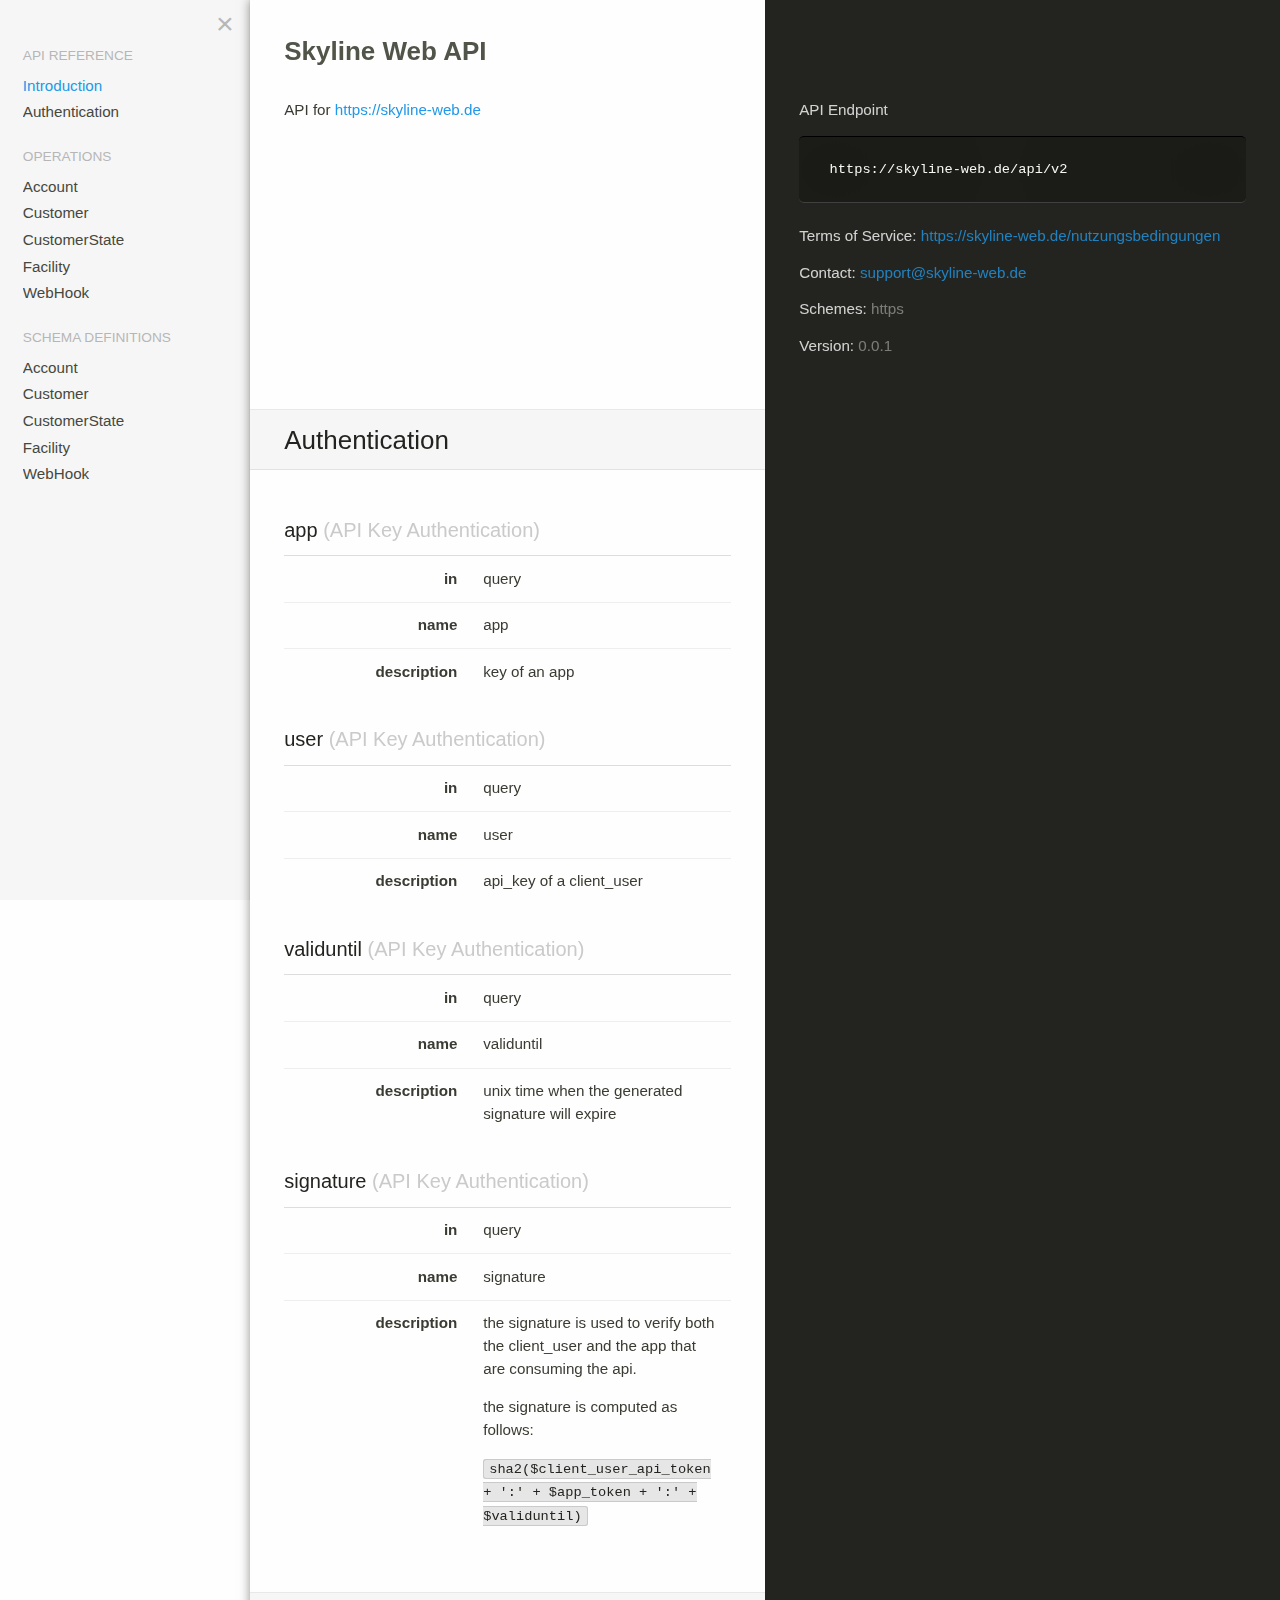
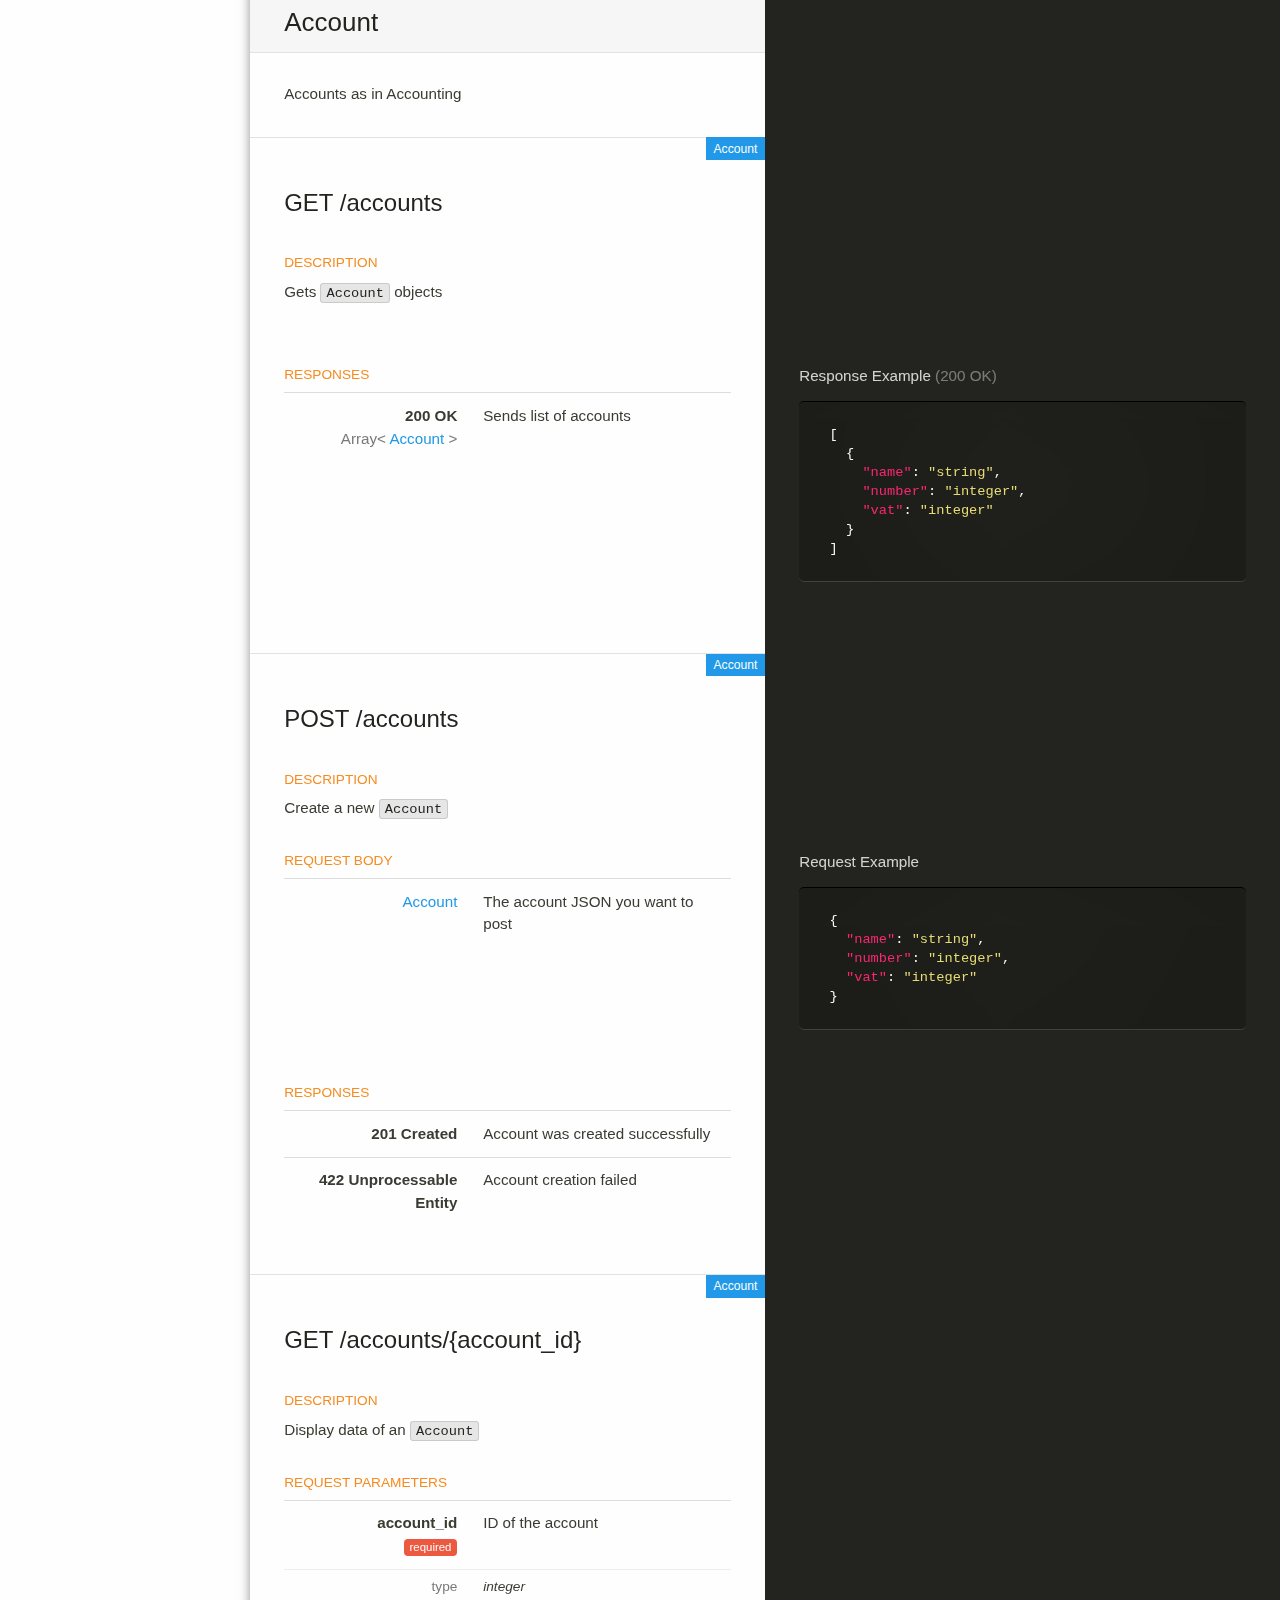
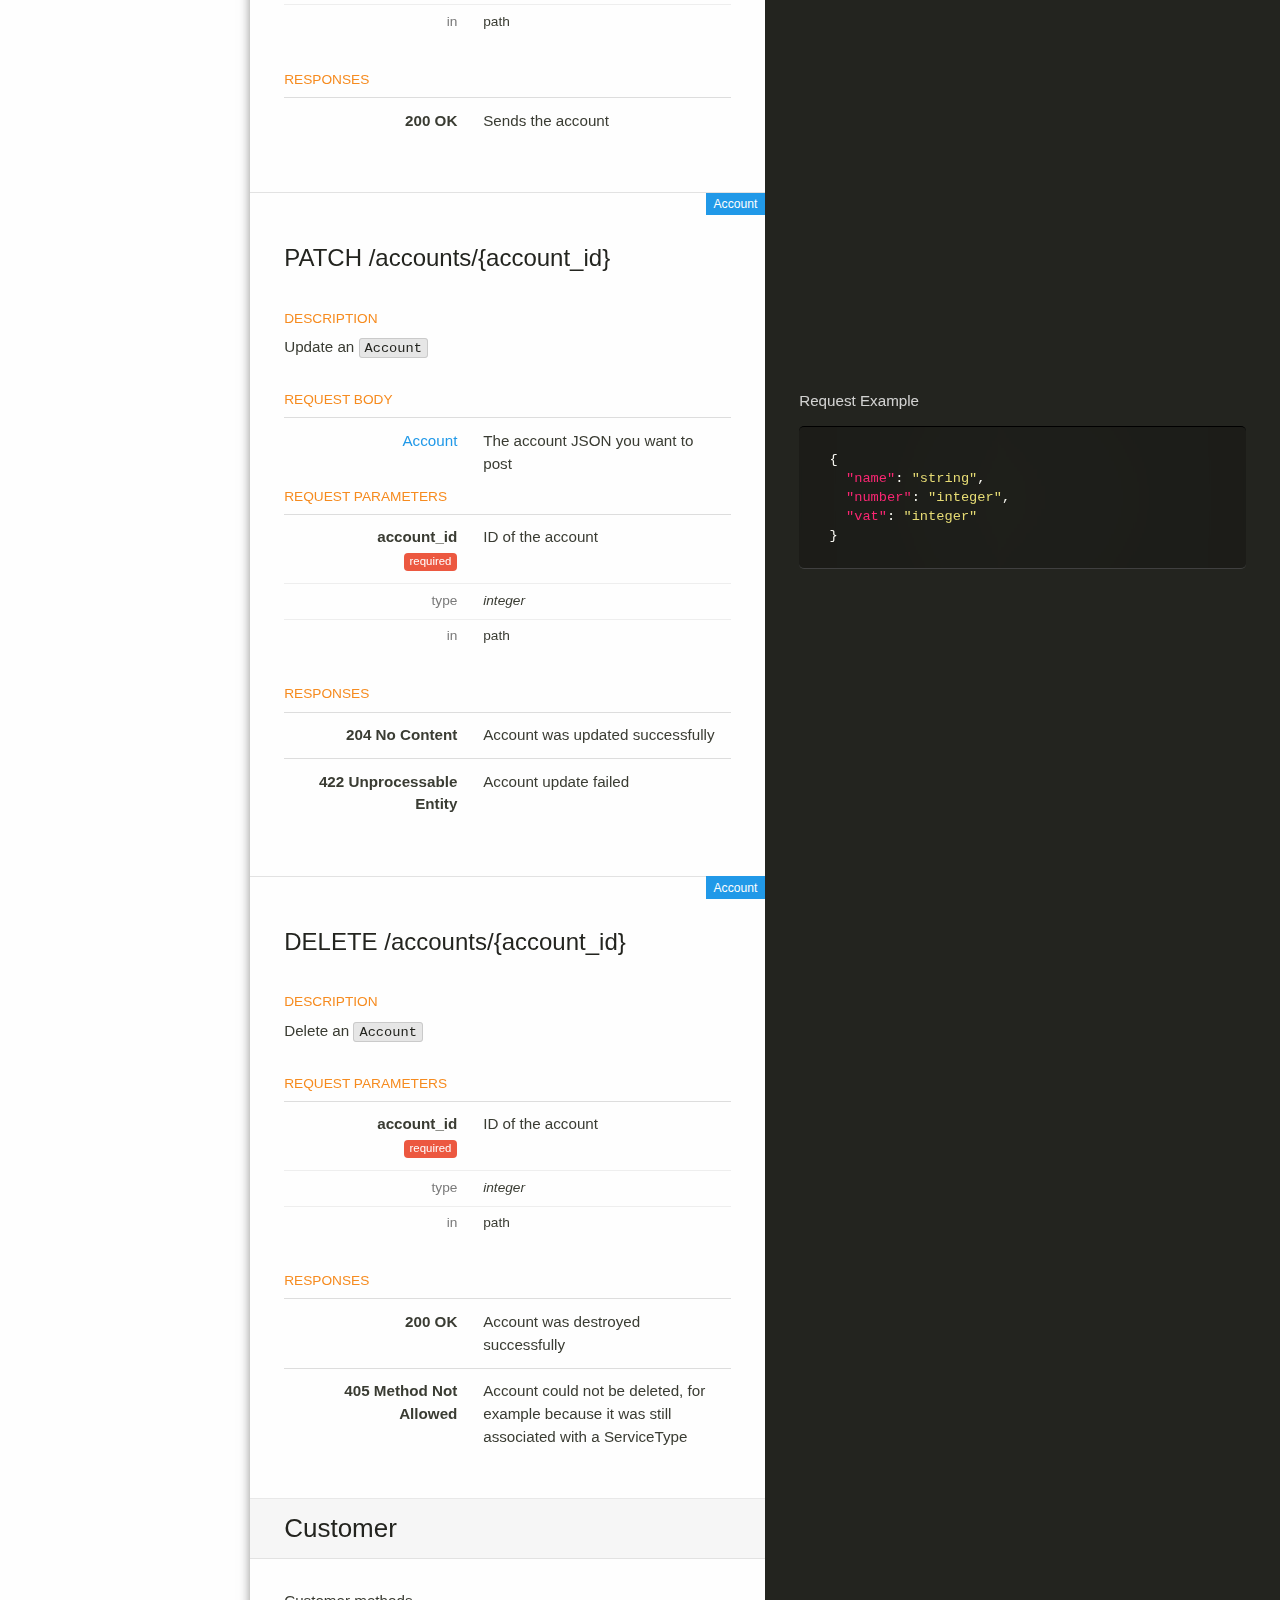
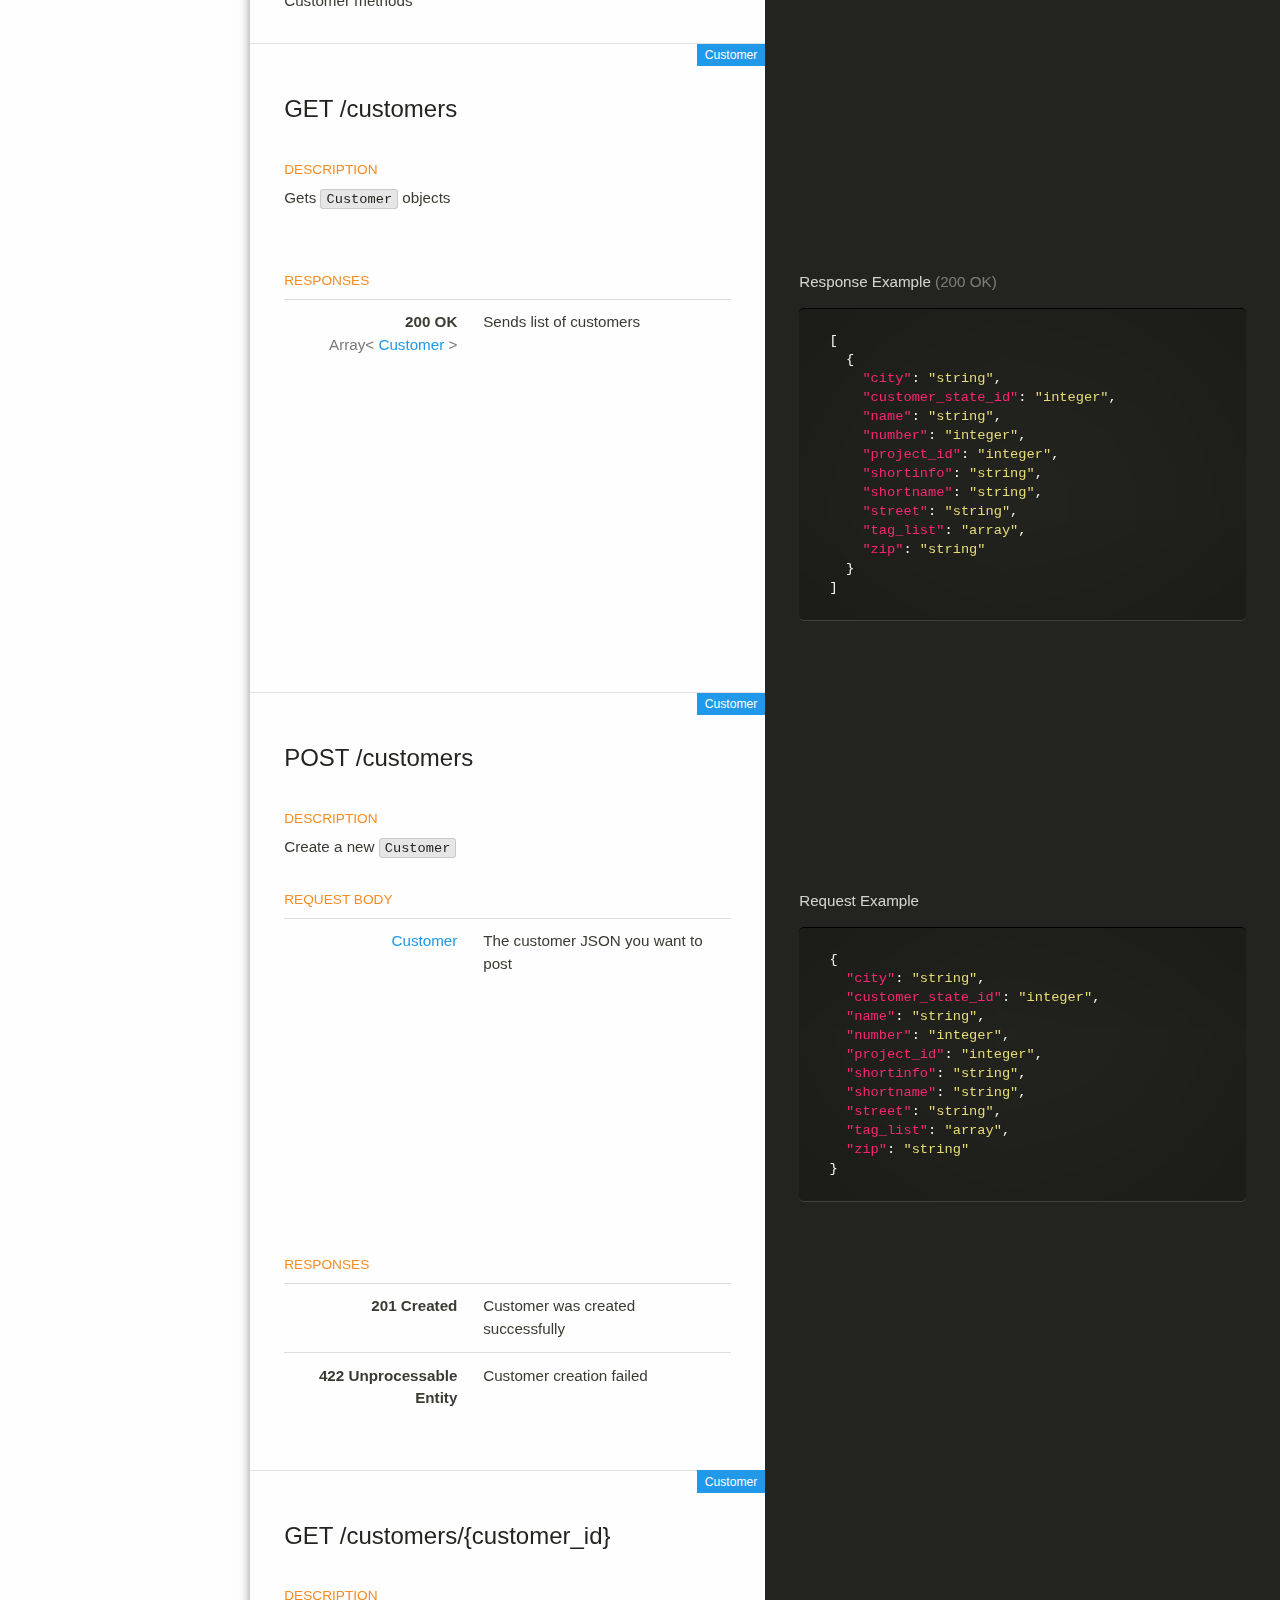
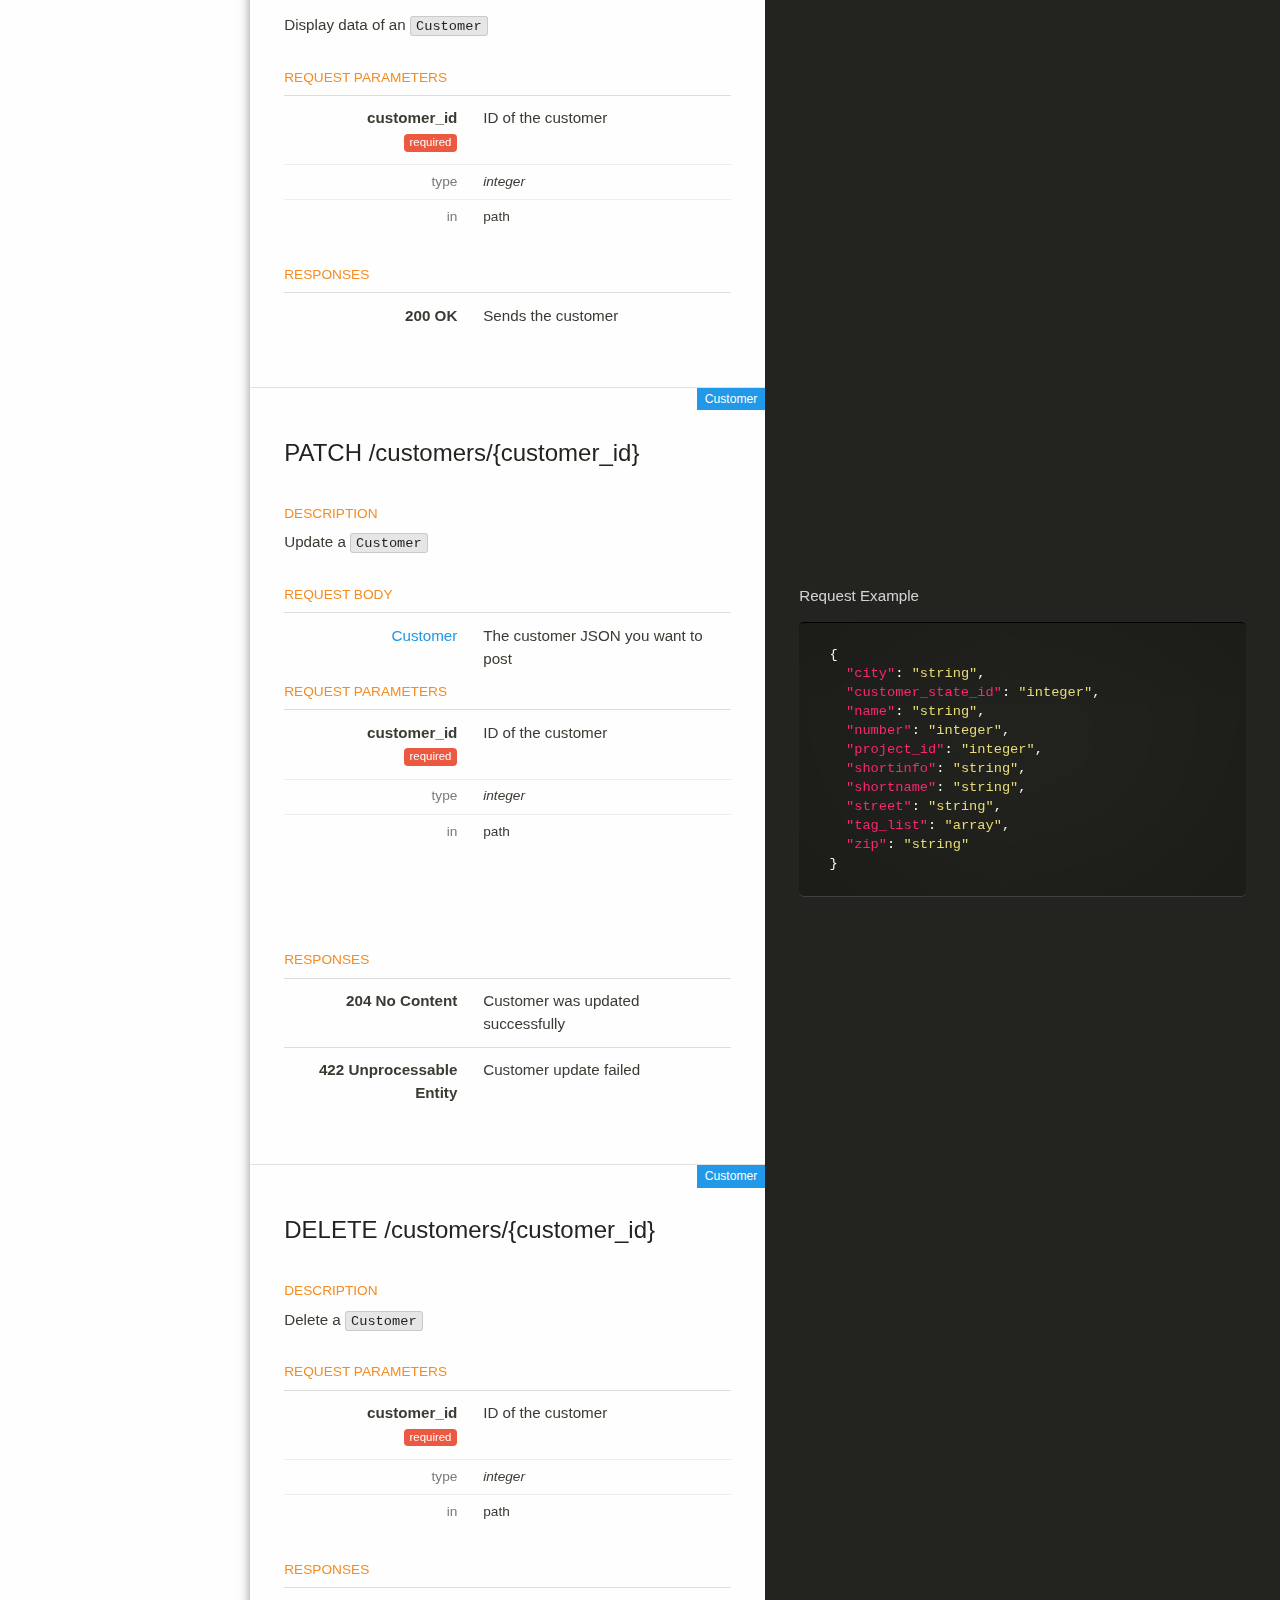
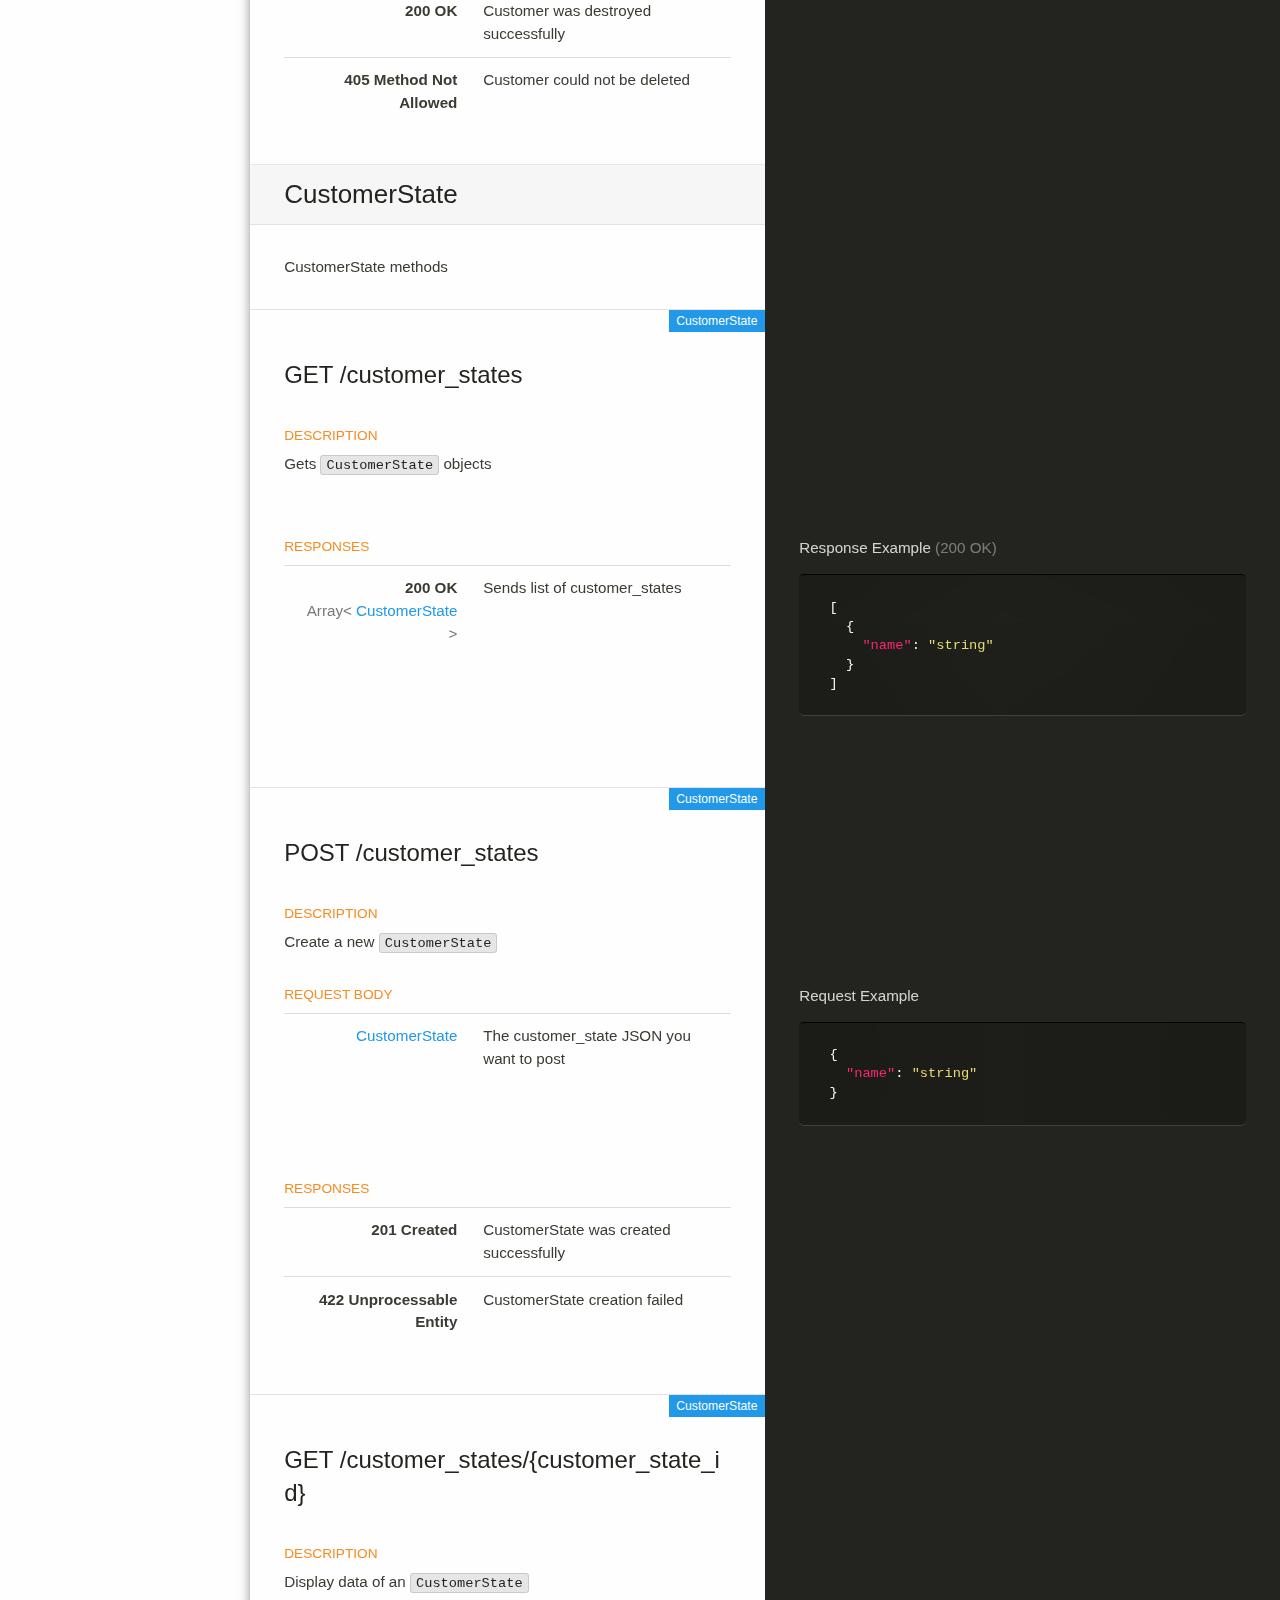
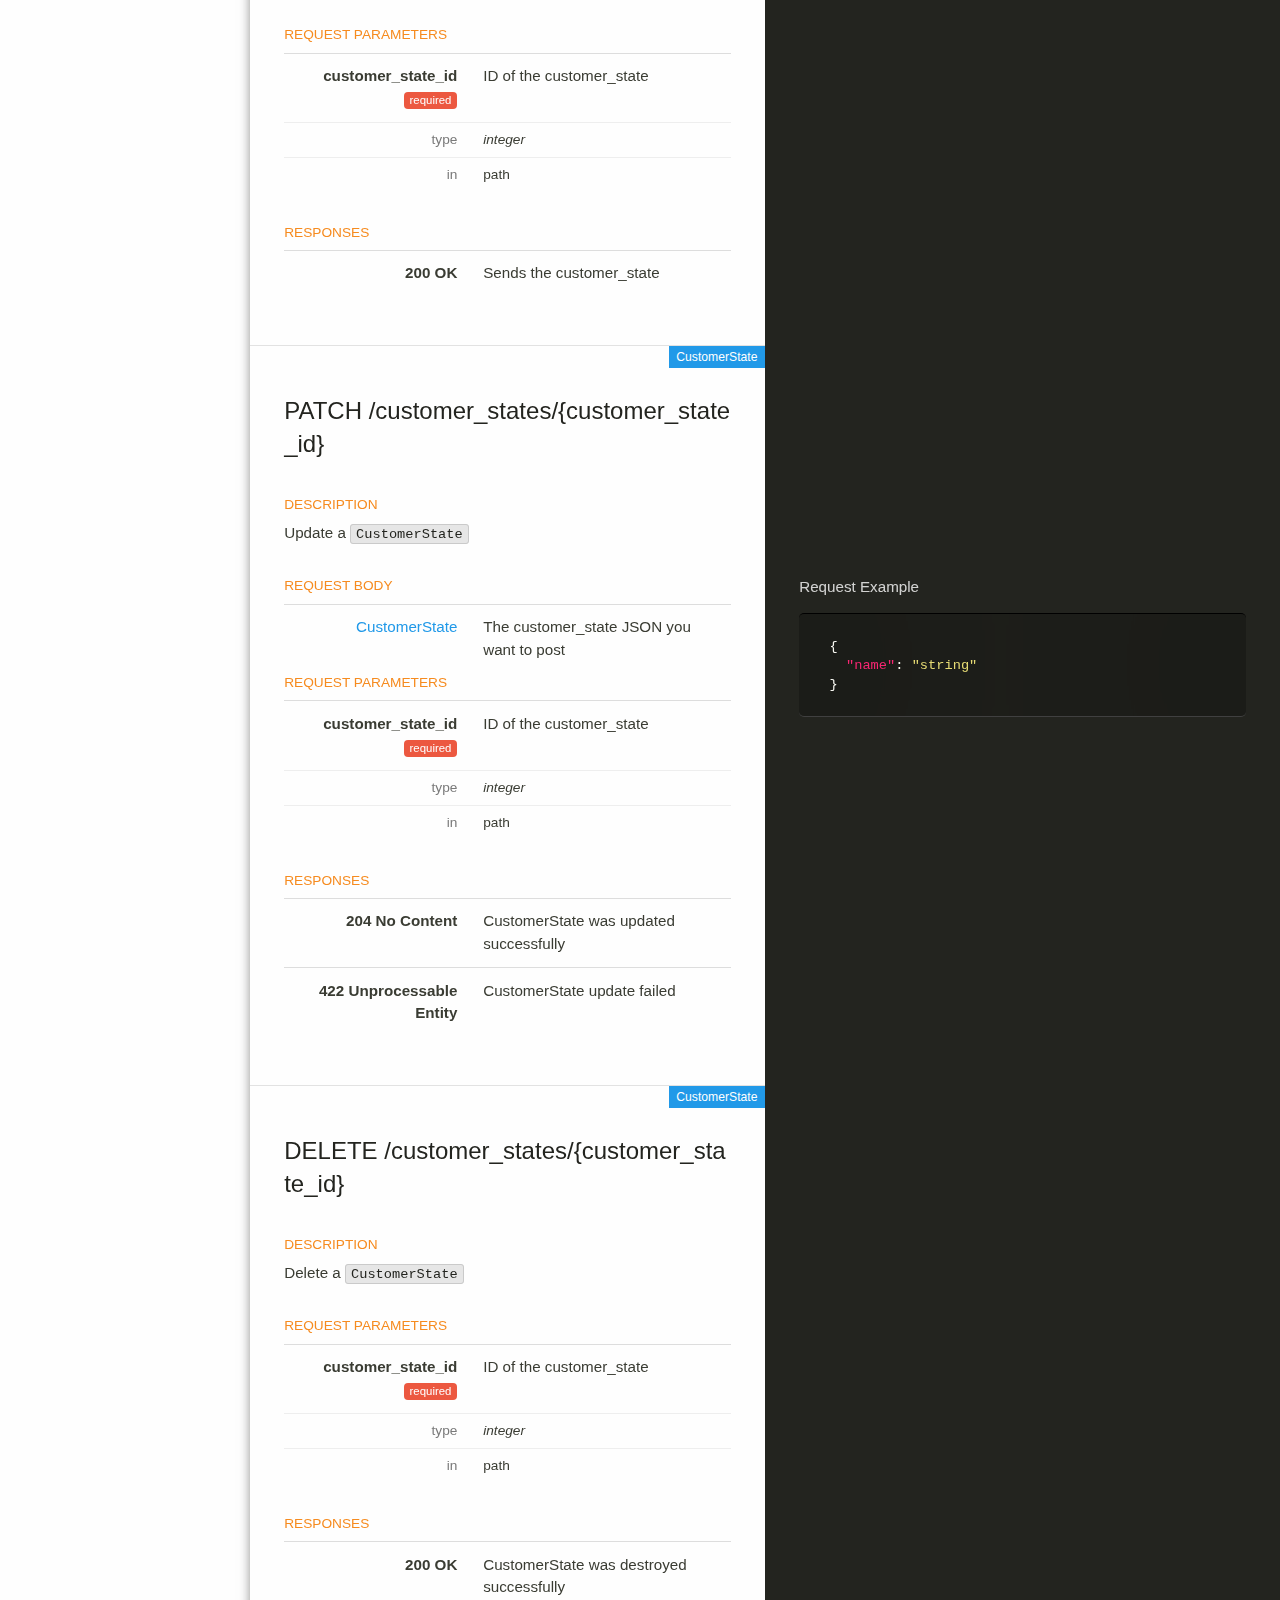
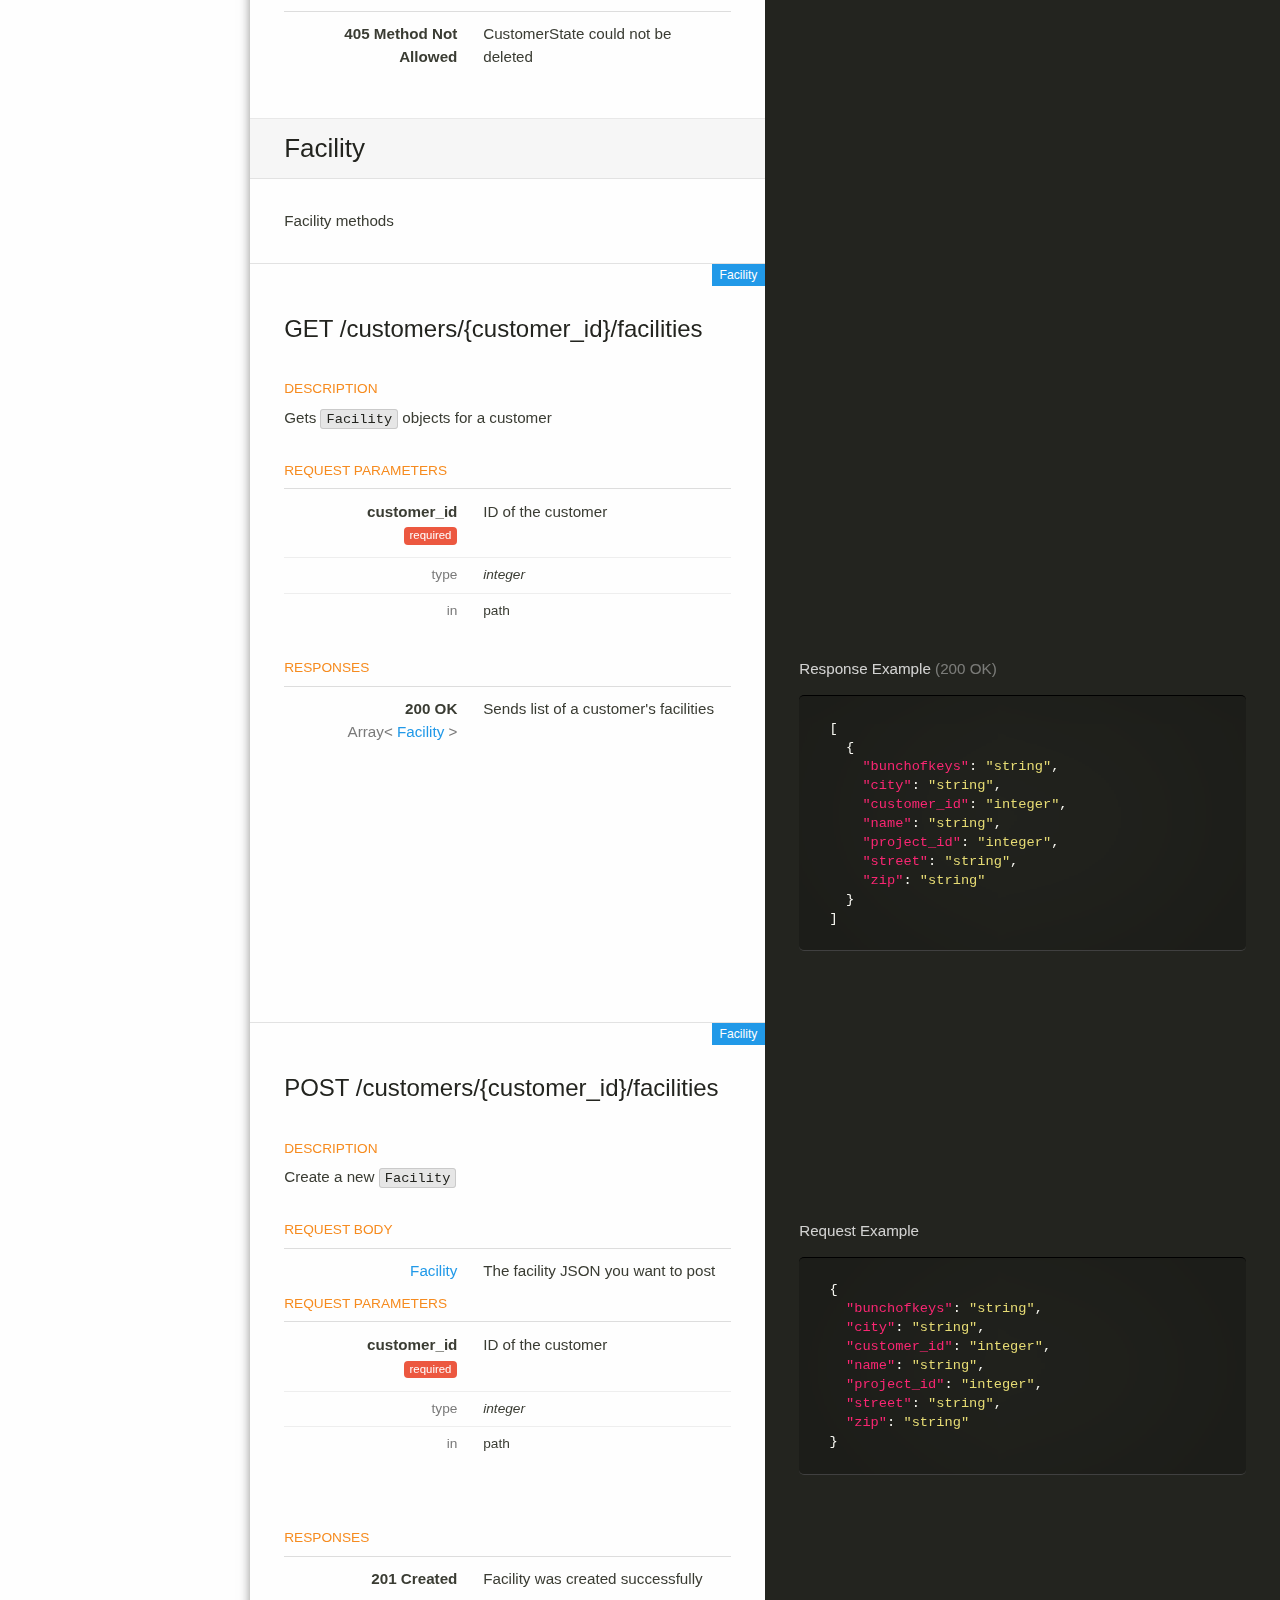
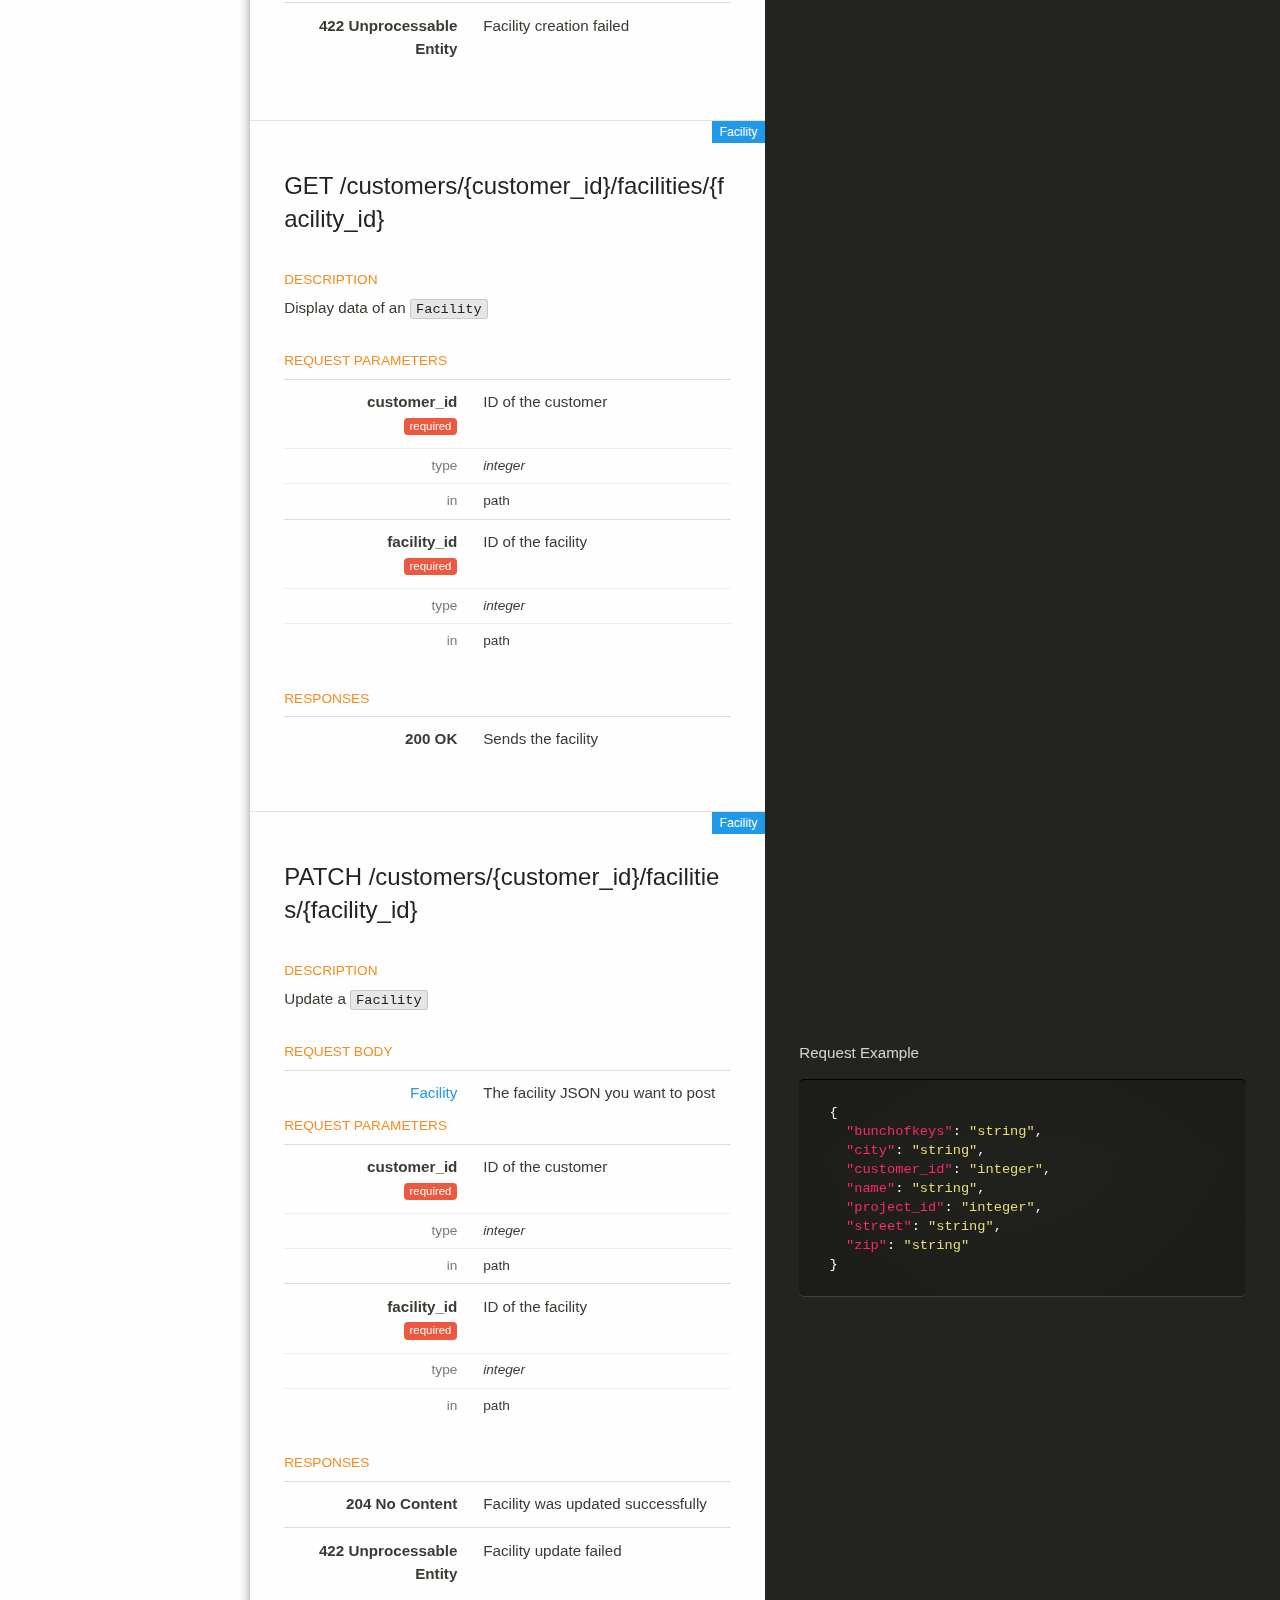
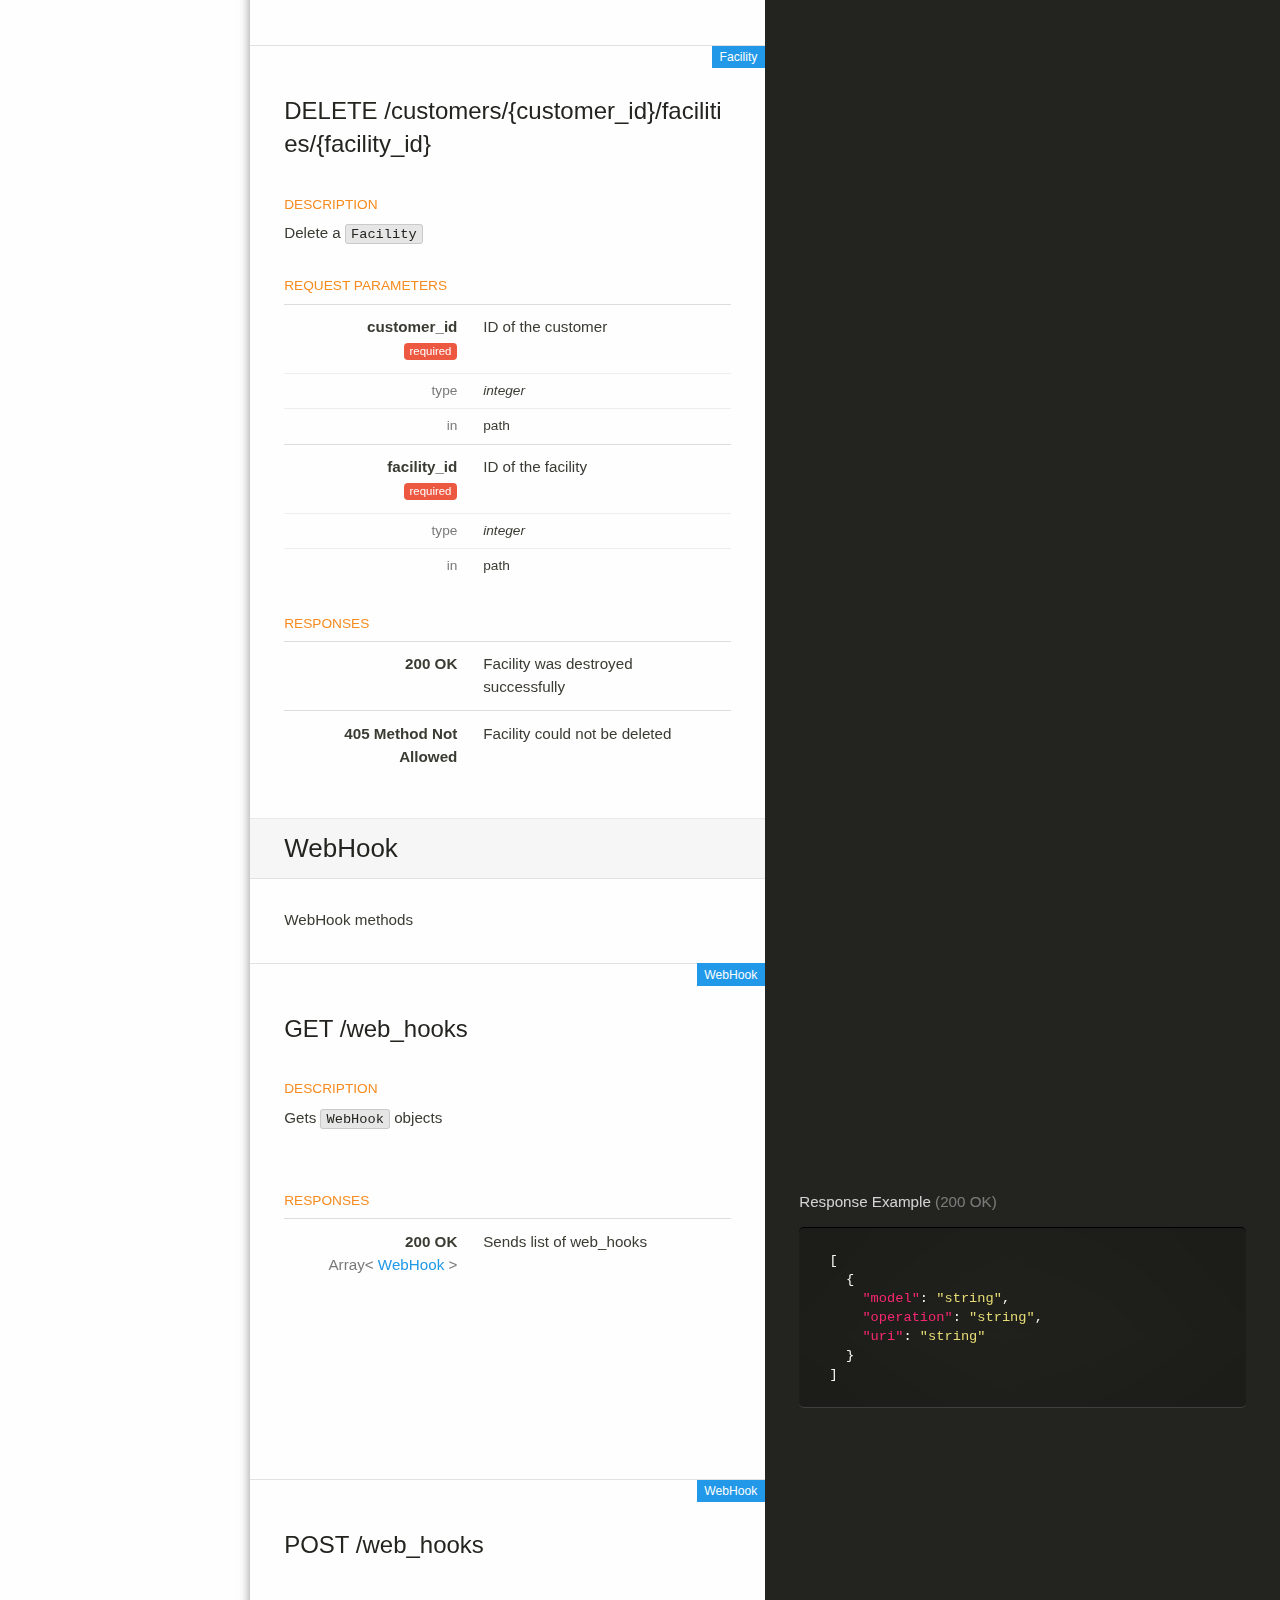
==== commit fa7c4269: "add security" ====
--- a/index.html
+++ b/index.html
@@ -19,6 +19,8 @@
         <nav id="nav" role="navigation">
           <h5>API Reference</h5>
           <a href="#introduction">Introduction</a>
+          <!-- <h5>Security</h5> -->
+          <a href="#authentication">Authentication</a>
           <h5>Operations</h5>
           <section>
             <a href="#tag-Account">Account</a>
@@ -61,6 +63,26 @@
             </ul>
           </section>
           <section>
+            <a href="#tag-CustomerState">CustomerState</a>
+            <ul>
+              <li>
+                <a href="#operation--customer_states-get"> GET /customer_states </a>
+              </li>
+              <li>
+                <a href="#operation--customer_states-post"> POST /customer_states </a>
+              </li>
+              <li>
+                <a href="#operation--customer_states--customer_state_id--get"> GET /customer_states/{customer_state_id} </a>
+              </li>
+              <li>
+                <a href="#operation--customer_states--customer_state_id--patch"> PATCH /customer_states/{customer_state_id} </a>
+              </li>
+              <li>
+                <a href="#operation--customer_states--customer_state_id--delete"> DELETE /customer_states/{customer_state_id} </a>
+              </li>
+            </ul>
+          </section>
+          <section>
             <a href="#tag-Facility">Facility</a>
             <ul>
               <li>
@@ -77,26 +99,6 @@
               </li>
               <li>
                 <a href="#operation--customers--customer_id--facilities--facility_id--delete"> DELETE /customers/{customer_id}/facilities/{facility_id} </a>
-              </li>
-            </ul>
-          </section>
-          <section>
-            <a href="#tag-CustomerState">CustomerState</a>
-            <ul>
-              <li>
-                <a href="#operation--customer_states-get"> GET /customer_states </a>
-              </li>
-              <li>
-                <a href="#operation--customer_states-post"> POST /customer_states </a>
-              </li>
-              <li>
-                <a href="#operation--customer_states--customer_state_id--get"> GET /customer_states/{customer_state_id} </a>
-              </li>
-              <li>
-                <a href="#operation--customer_states--customer_state_id--patch"> PATCH /customer_states/{customer_state_id} </a>
-              </li>
-              <li>
-                <a href="#operation--customer_states--customer_state_id--delete"> DELETE /customer_states/{customer_state_id} </a>
               </li>
             </ul>
           </section>
@@ -173,10 +175,142 @@
               </div>
             </div>
           </div>
+          <!-- <h1 id="security" data-traverse-target="security">Security</h1> -->
+          <h1 id="authentication" data-traverse-target="authentication">Authentication</h1>
+          <div id="security-definition-app" class="panel">
+            <div class="doc-row">
+              <div class="doc-copy">
+                <h3 class="security-definition-title">
+                  <span class="security-name">app</span>
+                  <span class="swagger-security-definition-apiKey"></span>
+                </h3>
+                <section class="swagger-security-definition-properties">
+                  <div class="prop-row security-definition-property">
+                    <div class="prop-name">
+                      <div class="prop-title security-definition-property-name">in</div>
+                    </div>
+                    <div class="prop-value security-definition-property-type"> query </div>
+                  </div>
+                  <div class="prop-row security-definition-property">
+                    <div class="prop-name">
+                      <div class="prop-title security-definition-property-name">name</div>
+                    </div>
+                    <div class="prop-value security-definition-property-type"> app </div>
+                  </div>
+                  <div class="prop-row security-definition-property">
+                    <div class="prop-name">
+                      <div class="prop-title security-definition-property-name">description</div>
+                    </div>
+                    <div class="prop-value security-definition-property-type">
+                      <p>key of an app</p>
+                    </div>
+                  </div>
+                </section>
+              </div>
+            </div>
+          </div>
+          <div id="security-definition-user" class="panel">
+            <div class="doc-row">
+              <div class="doc-copy">
+                <h3 class="security-definition-title">
+                  <span class="security-name">user</span>
+                  <span class="swagger-security-definition-apiKey"></span>
+                </h3>
+                <section class="swagger-security-definition-properties">
+                  <div class="prop-row security-definition-property">
+                    <div class="prop-name">
+                      <div class="prop-title security-definition-property-name">in</div>
+                    </div>
+                    <div class="prop-value security-definition-property-type"> query </div>
+                  </div>
+                  <div class="prop-row security-definition-property">
+                    <div class="prop-name">
+                      <div class="prop-title security-definition-property-name">name</div>
+                    </div>
+                    <div class="prop-value security-definition-property-type"> user </div>
+                  </div>
+                  <div class="prop-row security-definition-property">
+                    <div class="prop-name">
+                      <div class="prop-title security-definition-property-name">description</div>
+                    </div>
+                    <div class="prop-value security-definition-property-type">
+                      <p>api_key of a client_user</p>
+                    </div>
+                  </div>
+                </section>
+              </div>
+            </div>
+          </div>
+          <div id="security-definition-validuntil" class="panel">
+            <div class="doc-row">
+              <div class="doc-copy">
+                <h3 class="security-definition-title">
+                  <span class="security-name">validuntil</span>
+                  <span class="swagger-security-definition-apiKey"></span>
+                </h3>
+                <section class="swagger-security-definition-properties">
+                  <div class="prop-row security-definition-property">
+                    <div class="prop-name">
+                      <div class="prop-title security-definition-property-name">in</div>
+                    </div>
+                    <div class="prop-value security-definition-property-type"> query </div>
+                  </div>
+                  <div class="prop-row security-definition-property">
+                    <div class="prop-name">
+                      <div class="prop-title security-definition-property-name">name</div>
+                    </div>
+                    <div class="prop-value security-definition-property-type"> validuntil </div>
+                  </div>
+                  <div class="prop-row security-definition-property">
+                    <div class="prop-name">
+                      <div class="prop-title security-definition-property-name">description</div>
+                    </div>
+                    <div class="prop-value security-definition-property-type">
+                      <p>unix time when the generated signature will expire</p>
+                    </div>
+                  </div>
+                </section>
+              </div>
+            </div>
+          </div>
+          <div id="security-definition-signature" class="panel">
+            <div class="doc-row">
+              <div class="doc-copy">
+                <h3 class="security-definition-title">
+                  <span class="security-name">signature</span>
+                  <span class="swagger-security-definition-apiKey"></span>
+                </h3>
+                <section class="swagger-security-definition-properties">
+                  <div class="prop-row security-definition-property">
+                    <div class="prop-name">
+                      <div class="prop-title security-definition-property-name">in</div>
+                    </div>
+                    <div class="prop-value security-definition-property-type"> query </div>
+                  </div>
+                  <div class="prop-row security-definition-property">
+                    <div class="prop-name">
+                      <div class="prop-title security-definition-property-name">name</div>
+                    </div>
+                    <div class="prop-value security-definition-property-type"> signature </div>
+                  </div>
+                  <div class="prop-row security-definition-property">
+                    <div class="prop-name">
+                      <div class="prop-title security-definition-property-name">description</div>
+                    </div>
+                    <div class="prop-value security-definition-property-type">
+                      <p>the signature is used to verify both the client_user and the app that are consuming the api. </p>
+                      <p>the signature is computed as follows:</p>
+                      <p><code>sha2($client_user_api_token + &#39;:&#39; + $app_token + &#39;:&#39; + $validuntil)</code></p>
+                    </div>
+                  </div>
+                </section>
+              </div>
+            </div>
+          </div>
           <h1 id="tag-Account" class="swagger-summary-tag" data-traverse-target="tag-Account">Account</h1>
           <div class="tag-description doc-row">
             <div class="doc-copy">
-              <p>Account methods</p>
+              <p>Accounts as in Accounting</p>
             </div>
           </div>
           <div id="operation--accounts-get" class="operation panel" data-traverse-target="operation--accounts-get">
@@ -958,7 +1092,388 @@
               <div class="doc-examples"></div>
             </div>
           </div>
+          <h1 id="tag-CustomerState" class="swagger-summary-tag" data-traverse-target="tag-CustomerState">CustomerState</h1>
+          <div class="tag-description doc-row">
+            <div class="doc-copy">
+              <p>CustomerState methods</p>
+            </div>
+          </div>
+          <div id="operation--customer_states-get" class="operation panel" data-traverse-target="operation--customer_states-get">
+            <!-- <section class="operation-tags row"> -->
+            <!-- <div class="doc-copy"> -->
+            <div class="operation-tags">
+              <a class="label" href="#tag-CustomerState">CustomerState</a>
+              <!---->
+            </div>
+            <!-- </div> -->
+            <!-- </section> -->
+            <h2 class="operation-title">
+              <span class="operation-name">
+                <span class="operation-name">GET</span>
+                <span class="operation-path">/customer_states</span>
+              </span>
+            </h2>
+            <div class="doc-row">
+              <div class="doc-copy">
+                <section class="swagger-operation-description">
+                  <p>Gets <code>CustomerState</code> objects</p>
+                </section>
+              </div>
+            </div>
+            <div class="doc-row">
+              <div class="doc-copy"> </div>
+              <div class="doc-examples"></div>
+            </div>
+            <div class="doc-row">
+              <div class="doc-copy">
+                <section class="swagger-responses">
+                  <div class="prop-row prop-group">
+                    <div class="prop-name">
+                      <div class="prop-title">200 OK</div>
+                      <div class="prop-ref">
+                        <span class="json-schema-ref-array">
+                          <a class="json-schema-ref" href="#/definitions/CustomerState">CustomerState</a>
+                        </span>
+                      </div>
+                      <!-- <span class="swagger-global"></span> <span class="json-schema-reference"><a href=""></a></span> -->
+                    </div>
+                    <div class="prop-value">
+                      <p>Sends list of customer_states</p>
+                    </div>
+                  </div>
+                </section>
+              </div>
+              <div class="doc-examples">
+                <section>
+                  <h5>Response Example
+                    <span>(200 OK)</span>
+                  </h5>
+                  <div class="hljs"><pre><code class="lang-json">[
+  {
+    <span class="hljs-attr">&quot;name&quot;</span>: <span class="hljs-string">&quot;string&quot;</span>
+  }
+]
+</code></pre> </div>
+                </section>
+              </div>
+            </div>
+          </div>
+          <div id="operation--customer_states-post" class="operation panel" data-traverse-target="operation--customer_states-post">
+            <!-- <section class="operation-tags row"> -->
+            <!-- <div class="doc-copy"> -->
+            <div class="operation-tags">
+              <a class="label" href="#tag-CustomerState">CustomerState</a>
+              <!---->
+            </div>
+            <!-- </div> -->
+            <!-- </section> -->
+            <h2 class="operation-title">
+              <span class="operation-name">
+                <span class="operation-name">POST</span>
+                <span class="operation-path">/customer_states</span>
+              </span>
+            </h2>
+            <div class="doc-row">
+              <div class="doc-copy">
+                <section class="swagger-operation-description">
+                  <p>Create a new <code>CustomerState</code></p>
+                </section>
+              </div>
+            </div>
+            <div class="doc-row">
+              <div class="doc-copy">
+                <section class="swagger-request-body">
+                  <div class="prop-row">
+                    <div class="prop-name">
+                      <div class="swagger-request-model">
+                        <span class="">
+                          <a class="json-schema-ref" href="#/definitions/CustomerState">CustomerState</a>
+                        </span>
+                      </div>
+                    </div>
+                    <div class="prop-value columns small-6">
+                      <!-- <div class="swagger-request-description"> -->
+                      <p>The customer_state JSON you want to post</p>
+                      <!-- </div> -->
+                    </div>
+                  </div>
+                </section>
+              </div>
+              <div class="doc-examples">
+                <section>
+                  <h5>Request Example</h5>
+                  <div class="hljs"><pre><code class="lang-json">{
+  <span class="hljs-attr">&quot;name&quot;</span>: <span class="hljs-string">&quot;string&quot;</span>
+}
+</code></pre> </div>
+                </section>
+              </div>
+            </div>
+            <div class="doc-row">
+              <div class="doc-copy">
+                <section class="swagger-responses">
+                  <div class="prop-row prop-group">
+                    <div class="prop-name">
+                      <div class="prop-title">201 Created</div>
+                    </div>
+                    <div class="prop-value">
+                      <p>CustomerState was created successfully</p>
+                    </div>
+                  </div>
+                  <div class="prop-row prop-group">
+                    <div class="prop-name">
+                      <div class="prop-title">422 Unprocessable Entity</div>
+                    </div>
+                    <div class="prop-value">
+                      <p>CustomerState creation failed</p>
+                    </div>
+                  </div>
+                </section>
+              </div>
+              <div class="doc-examples"></div>
+            </div>
+          </div>
+          <div id="operation--customer_states--customer_state_id--get" class="operation panel" data-traverse-target="operation--customer_states--customer_state_id--get">
+            <!-- <section class="operation-tags row"> -->
+            <!-- <div class="doc-copy"> -->
+            <div class="operation-tags">
+              <a class="label" href="#tag-CustomerState">CustomerState</a>
+              <!---->
+            </div>
+            <!-- </div> -->
+            <!-- </section> -->
+            <h2 class="operation-title">
+              <span class="operation-name">
+                <span class="operation-name">GET</span>
+                <span class="operation-path">/customer_states/{customer_state_id}</span>
+              </span>
+            </h2>
+            <div class="doc-row">
+              <div class="doc-copy">
+                <section class="swagger-operation-description">
+                  <p>Display data of an <code>CustomerState</code></p>
+                </section>
+              </div>
+            </div>
+            <div class="doc-row">
+              <div class="doc-copy">
+                <section class="swagger-request-params">
+                  <div class="prop-row prop-group">
+                    <div class="prop-name">
+                      <div class="prop-title">customer_state_id</div>
+                      <span class="json-property-required"></span>
+                    </div>
+                    <div class="prop-value">
+                      <p>ID of the customer_state</p>
+                    </div>
+                  </div>
+                  <div class="prop-row prop-inner">
+                    <div class="prop-name param-label">type</div>
+                    <div class="prop-value">
+                      <span class="json-property-type">integer</span>
+                      <span class="json-property-range" title="Value limits"></span>
+                    </div>
+                  </div>
+                  <div class="prop-row prop-inner">
+                    <div class="prop-name param-label">in</div>
+                    <div class="prop-value">path</div>
+                  </div>
+                </section>
+              </div>
+              <div class="doc-examples"></div>
+            </div>
+            <div class="doc-row">
+              <div class="doc-copy">
+                <section class="swagger-responses">
+                  <div class="prop-row prop-group">
+                    <div class="prop-name">
+                      <div class="prop-title">200 OK</div>
+                    </div>
+                    <div class="prop-value">
+                      <p>Sends the customer_state</p>
+                    </div>
+                  </div>
+                </section>
+              </div>
+              <div class="doc-examples"></div>
+            </div>
+          </div>
+          <div id="operation--customer_states--customer_state_id--patch" class="operation panel" data-traverse-target="operation--customer_states--customer_state_id--patch">
+            <!-- <section class="operation-tags row"> -->
+            <!-- <div class="doc-copy"> -->
+            <div class="operation-tags">
+              <a class="label" href="#tag-CustomerState">CustomerState</a>
+              <!---->
+            </div>
+            <!-- </div> -->
+            <!-- </section> -->
+            <h2 class="operation-title">
+              <span class="operation-name">
+                <span class="operation-name">PATCH</span>
+                <span class="operation-path">/customer_states/{customer_state_id}</span>
+              </span>
+            </h2>
+            <div class="doc-row">
+              <div class="doc-copy">
+                <section class="swagger-operation-description">
+                  <p>Update a <code>CustomerState</code></p>
+                </section>
+              </div>
+            </div>
+            <div class="doc-row">
+              <div class="doc-copy">
+                <section class="swagger-request-body">
+                  <div class="prop-row">
+                    <div class="prop-name">
+                      <div class="swagger-request-model">
+                        <span class="">
+                          <a class="json-schema-ref" href="#/definitions/CustomerState">CustomerState</a>
+                        </span>
+                      </div>
+                    </div>
+                    <div class="prop-value columns small-6">
+                      <!-- <div class="swagger-request-description"> -->
+                      <p>The customer_state JSON you want to post</p>
+                      <!-- </div> -->
+                    </div>
+                  </div>
+                </section>
+                <section class="swagger-request-params">
+                  <div class="prop-row prop-group">
+                    <div class="prop-name">
+                      <div class="prop-title">customer_state_id</div>
+                      <span class="json-property-required"></span>
+                    </div>
+                    <div class="prop-value">
+                      <p>ID of the customer_state</p>
+                    </div>
+                  </div>
+                  <div class="prop-row prop-inner">
+                    <div class="prop-name param-label">type</div>
+                    <div class="prop-value">
+                      <span class="json-property-type">integer</span>
+                      <span class="json-property-range" title="Value limits"></span>
+                    </div>
+                  </div>
+                  <div class="prop-row prop-inner">
+                    <div class="prop-name param-label">in</div>
+                    <div class="prop-value">path</div>
+                  </div>
+                </section>
+              </div>
+              <div class="doc-examples">
+                <section>
+                  <h5>Request Example</h5>
+                  <div class="hljs"><pre><code class="lang-json">{
+  <span class="hljs-attr">&quot;name&quot;</span>: <span class="hljs-string">&quot;string&quot;</span>
+}
+</code></pre> </div>
+                </section>
+              </div>
+            </div>
+            <div class="doc-row">
+              <div class="doc-copy">
+                <section class="swagger-responses">
+                  <div class="prop-row prop-group">
+                    <div class="prop-name">
+                      <div class="prop-title">204 No Content</div>
+                    </div>
+                    <div class="prop-value">
+                      <p>CustomerState was updated successfully</p>
+                    </div>
+                  </div>
+                  <div class="prop-row prop-group">
+                    <div class="prop-name">
+                      <div class="prop-title">422 Unprocessable Entity</div>
+                    </div>
+                    <div class="prop-value">
+                      <p>CustomerState update failed</p>
+                    </div>
+                  </div>
+                </section>
+              </div>
+              <div class="doc-examples"></div>
+            </div>
+          </div>
+          <div id="operation--customer_states--customer_state_id--delete" class="operation panel" data-traverse-target="operation--customer_states--customer_state_id--delete">
+            <!-- <section class="operation-tags row"> -->
+            <!-- <div class="doc-copy"> -->
+            <div class="operation-tags">
+              <a class="label" href="#tag-CustomerState">CustomerState</a>
+              <!---->
+            </div>
+            <!-- </div> -->
+            <!-- </section> -->
+            <h2 class="operation-title">
+              <span class="operation-name">
+                <span class="operation-name">DELETE</span>
+                <span class="operation-path">/customer_states/{customer_state_id}</span>
+              </span>
+            </h2>
+            <div class="doc-row">
+              <div class="doc-copy">
+                <section class="swagger-operation-description">
+                  <p>Delete a <code>CustomerState</code></p>
+                </section>
+              </div>
+            </div>
+            <div class="doc-row">
+              <div class="doc-copy">
+                <section class="swagger-request-params">
+                  <div class="prop-row prop-group">
+                    <div class="prop-name">
+                      <div class="prop-title">customer_state_id</div>
+                      <span class="json-property-required"></span>
+                    </div>
+                    <div class="prop-value">
+                      <p>ID of the customer_state</p>
+                    </div>
+                  </div>
+                  <div class="prop-row prop-inner">
+                    <div class="prop-name param-label">type</div>
+                    <div class="prop-value">
+                      <span class="json-property-type">integer</span>
+                      <span class="json-property-range" title="Value limits"></span>
+                    </div>
+                  </div>
+                  <div class="prop-row prop-inner">
+                    <div class="prop-name param-label">in</div>
+                    <div class="prop-value">path</div>
+                  </div>
+                </section>
+              </div>
+              <div class="doc-examples"></div>
+            </div>
+            <div class="doc-row">
+              <div class="doc-copy">
+                <section class="swagger-responses">
+                  <div class="prop-row prop-group">
+                    <div class="prop-name">
+                      <div class="prop-title">200 OK</div>
+                    </div>
+                    <div class="prop-value">
+                      <p>CustomerState was destroyed successfully</p>
+                    </div>
+                  </div>
+                  <div class="prop-row prop-group">
+                    <div class="prop-name">
+                      <div class="prop-title">405 Method Not Allowed</div>
+                    </div>
+                    <div class="prop-value">
+                      <p>CustomerState could not be deleted</p>
+                    </div>
+                  </div>
+                </section>
+              </div>
+              <div class="doc-examples"></div>
+            </div>
+          </div>
           <h1 id="tag-Facility" class="swagger-summary-tag" data-traverse-target="tag-Facility">Facility</h1>
+          <div class="tag-description doc-row">
+            <div class="doc-copy">
+              <p>Facility methods</p>
+            </div>
+          </div>
           <div id="operation--customers--customer_id--facilities-get" class="operation panel" data-traverse-target="operation--customers--customer_id--facilities-get">
             <!-- <section class="operation-tags row"> -->
             <!-- <div class="doc-copy"> -->
@@ -1386,6 +1901,26 @@
                 <section class="swagger-request-params">
                   <div class="prop-row prop-group">
                     <div class="prop-name">
+                      <div class="prop-title">customer_id</div>
+                      <span class="json-property-required"></span>
+                    </div>
+                    <div class="prop-value">
+                      <p>ID of the customer</p>
+                    </div>
+                  </div>
+                  <div class="prop-row prop-inner">
+                    <div class="prop-name param-label">type</div>
+                    <div class="prop-value">
+                      <span class="json-property-type">integer</span>
+                      <span class="json-property-range" title="Value limits"></span>
+                    </div>
+                  </div>
+                  <div class="prop-row prop-inner">
+                    <div class="prop-name param-label">in</div>
+                    <div class="prop-value">path</div>
+                  </div>
+                  <div class="prop-row prop-group">
+                    <div class="prop-name">
                       <div class="prop-title">facility_id</div>
                       <span class="json-property-required"></span>
                     </div>
@@ -1432,378 +1967,12 @@
               <div class="doc-examples"></div>
             </div>
           </div>
-          <h1 id="tag-CustomerState" class="swagger-summary-tag" data-traverse-target="tag-CustomerState">CustomerState</h1>
-          <div id="operation--customer_states-get" class="operation panel" data-traverse-target="operation--customer_states-get">
-            <!-- <section class="operation-tags row"> -->
-            <!-- <div class="doc-copy"> -->
-            <div class="operation-tags">
-              <a class="label" href="#tag-CustomerState">CustomerState</a>
-              <!---->
-            </div>
-            <!-- </div> -->
-            <!-- </section> -->
-            <h2 class="operation-title">
-              <span class="operation-name">
-                <span class="operation-name">GET</span>
-                <span class="operation-path">/customer_states</span>
-              </span>
-            </h2>
-            <div class="doc-row">
-              <div class="doc-copy">
-                <section class="swagger-operation-description">
-                  <p>Gets <code>CustomerState</code> objects</p>
-                </section>
-              </div>
-            </div>
-            <div class="doc-row">
-              <div class="doc-copy"> </div>
-              <div class="doc-examples"></div>
-            </div>
-            <div class="doc-row">
-              <div class="doc-copy">
-                <section class="swagger-responses">
-                  <div class="prop-row prop-group">
-                    <div class="prop-name">
-                      <div class="prop-title">200 OK</div>
-                      <div class="prop-ref">
-                        <span class="json-schema-ref-array">
-                          <a class="json-schema-ref" href="#/definitions/CustomerState">CustomerState</a>
-                        </span>
-                      </div>
-                      <!-- <span class="swagger-global"></span> <span class="json-schema-reference"><a href=""></a></span> -->
-                    </div>
-                    <div class="prop-value">
-                      <p>Sends list of customer_states</p>
-                    </div>
-                  </div>
-                </section>
-              </div>
-              <div class="doc-examples">
-                <section>
-                  <h5>Response Example
-                    <span>(200 OK)</span>
-                  </h5>
-                  <div class="hljs"><pre><code class="lang-json">[
-  {
-    <span class="hljs-attr">&quot;name&quot;</span>: <span class="hljs-string">&quot;string&quot;</span>
-  }
-]
-</code></pre> </div>
-                </section>
-              </div>
-            </div>
-          </div>
-          <div id="operation--customer_states-post" class="operation panel" data-traverse-target="operation--customer_states-post">
-            <!-- <section class="operation-tags row"> -->
-            <!-- <div class="doc-copy"> -->
-            <div class="operation-tags">
-              <a class="label" href="#tag-CustomerState">CustomerState</a>
-              <!---->
-            </div>
-            <!-- </div> -->
-            <!-- </section> -->
-            <h2 class="operation-title">
-              <span class="operation-name">
-                <span class="operation-name">POST</span>
-                <span class="operation-path">/customer_states</span>
-              </span>
-            </h2>
-            <div class="doc-row">
-              <div class="doc-copy">
-                <section class="swagger-operation-description">
-                  <p>Create a new <code>CustomerState</code></p>
-                </section>
-              </div>
-            </div>
-            <div class="doc-row">
-              <div class="doc-copy">
-                <section class="swagger-request-body">
-                  <div class="prop-row">
-                    <div class="prop-name">
-                      <div class="swagger-request-model">
-                        <span class="">
-                          <a class="json-schema-ref" href="#/definitions/CustomerState">CustomerState</a>
-                        </span>
-                      </div>
-                    </div>
-                    <div class="prop-value columns small-6">
-                      <!-- <div class="swagger-request-description"> -->
-                      <p>The customer_state JSON you want to post</p>
-                      <!-- </div> -->
-                    </div>
-                  </div>
-                </section>
-              </div>
-              <div class="doc-examples">
-                <section>
-                  <h5>Request Example</h5>
-                  <div class="hljs"><pre><code class="lang-json">{
-  <span class="hljs-attr">&quot;name&quot;</span>: <span class="hljs-string">&quot;string&quot;</span>
-}
-</code></pre> </div>
-                </section>
-              </div>
-            </div>
-            <div class="doc-row">
-              <div class="doc-copy">
-                <section class="swagger-responses">
-                  <div class="prop-row prop-group">
-                    <div class="prop-name">
-                      <div class="prop-title">201 Created</div>
-                    </div>
-                    <div class="prop-value">
-                      <p>CustomerState was created successfully</p>
-                    </div>
-                  </div>
-                  <div class="prop-row prop-group">
-                    <div class="prop-name">
-                      <div class="prop-title">422 Unprocessable Entity</div>
-                    </div>
-                    <div class="prop-value">
-                      <p>CustomerState creation failed</p>
-                    </div>
-                  </div>
-                </section>
-              </div>
-              <div class="doc-examples"></div>
-            </div>
-          </div>
-          <div id="operation--customer_states--customer_state_id--get" class="operation panel" data-traverse-target="operation--customer_states--customer_state_id--get">
-            <!-- <section class="operation-tags row"> -->
-            <!-- <div class="doc-copy"> -->
-            <div class="operation-tags">
-              <a class="label" href="#tag-CustomerState">CustomerState</a>
-              <!---->
-            </div>
-            <!-- </div> -->
-            <!-- </section> -->
-            <h2 class="operation-title">
-              <span class="operation-name">
-                <span class="operation-name">GET</span>
-                <span class="operation-path">/customer_states/{customer_state_id}</span>
-              </span>
-            </h2>
-            <div class="doc-row">
-              <div class="doc-copy">
-                <section class="swagger-operation-description">
-                  <p>Display data of an <code>CustomerState</code></p>
-                </section>
-              </div>
-            </div>
-            <div class="doc-row">
-              <div class="doc-copy">
-                <section class="swagger-request-params">
-                  <div class="prop-row prop-group">
-                    <div class="prop-name">
-                      <div class="prop-title">customer_state_id</div>
-                      <span class="json-property-required"></span>
-                    </div>
-                    <div class="prop-value">
-                      <p>ID of the customer_state</p>
-                    </div>
-                  </div>
-                  <div class="prop-row prop-inner">
-                    <div class="prop-name param-label">type</div>
-                    <div class="prop-value">
-                      <span class="json-property-type">integer</span>
-                      <span class="json-property-range" title="Value limits"></span>
-                    </div>
-                  </div>
-                  <div class="prop-row prop-inner">
-                    <div class="prop-name param-label">in</div>
-                    <div class="prop-value">path</div>
-                  </div>
-                </section>
-              </div>
-              <div class="doc-examples"></div>
-            </div>
-            <div class="doc-row">
-              <div class="doc-copy">
-                <section class="swagger-responses">
-                  <div class="prop-row prop-group">
-                    <div class="prop-name">
-                      <div class="prop-title">200 OK</div>
-                    </div>
-                    <div class="prop-value">
-                      <p>Sends the customer_state</p>
-                    </div>
-                  </div>
-                </section>
-              </div>
-              <div class="doc-examples"></div>
-            </div>
-          </div>
-          <div id="operation--customer_states--customer_state_id--patch" class="operation panel" data-traverse-target="operation--customer_states--customer_state_id--patch">
-            <!-- <section class="operation-tags row"> -->
-            <!-- <div class="doc-copy"> -->
-            <div class="operation-tags">
-              <a class="label" href="#tag-CustomerState">CustomerState</a>
-              <!---->
-            </div>
-            <!-- </div> -->
-            <!-- </section> -->
-            <h2 class="operation-title">
-              <span class="operation-name">
-                <span class="operation-name">PATCH</span>
-                <span class="operation-path">/customer_states/{customer_state_id}</span>
-              </span>
-            </h2>
-            <div class="doc-row">
-              <div class="doc-copy">
-                <section class="swagger-operation-description">
-                  <p>Update a <code>CustomerState</code></p>
-                </section>
-              </div>
-            </div>
-            <div class="doc-row">
-              <div class="doc-copy">
-                <section class="swagger-request-body">
-                  <div class="prop-row">
-                    <div class="prop-name">
-                      <div class="swagger-request-model">
-                        <span class="">
-                          <a class="json-schema-ref" href="#/definitions/CustomerState">CustomerState</a>
-                        </span>
-                      </div>
-                    </div>
-                    <div class="prop-value columns small-6">
-                      <!-- <div class="swagger-request-description"> -->
-                      <p>The customer_state JSON you want to post</p>
-                      <!-- </div> -->
-                    </div>
-                  </div>
-                </section>
-                <section class="swagger-request-params">
-                  <div class="prop-row prop-group">
-                    <div class="prop-name">
-                      <div class="prop-title">customer_state_id</div>
-                      <span class="json-property-required"></span>
-                    </div>
-                    <div class="prop-value">
-                      <p>ID of the customer_state</p>
-                    </div>
-                  </div>
-                  <div class="prop-row prop-inner">
-                    <div class="prop-name param-label">type</div>
-                    <div class="prop-value">
-                      <span class="json-property-type">integer</span>
-                      <span class="json-property-range" title="Value limits"></span>
-                    </div>
-                  </div>
-                  <div class="prop-row prop-inner">
-                    <div class="prop-name param-label">in</div>
-                    <div class="prop-value">path</div>
-                  </div>
-                </section>
-              </div>
-              <div class="doc-examples">
-                <section>
-                  <h5>Request Example</h5>
-                  <div class="hljs"><pre><code class="lang-json">{
-  <span class="hljs-attr">&quot;name&quot;</span>: <span class="hljs-string">&quot;string&quot;</span>
-}
-</code></pre> </div>
-                </section>
-              </div>
-            </div>
-            <div class="doc-row">
-              <div class="doc-copy">
-                <section class="swagger-responses">
-                  <div class="prop-row prop-group">
-                    <div class="prop-name">
-                      <div class="prop-title">204 No Content</div>
-                    </div>
-                    <div class="prop-value">
-                      <p>CustomerState was updated successfully</p>
-                    </div>
-                  </div>
-                  <div class="prop-row prop-group">
-                    <div class="prop-name">
-                      <div class="prop-title">422 Unprocessable Entity</div>
-                    </div>
-                    <div class="prop-value">
-                      <p>CustomerState update failed</p>
-                    </div>
-                  </div>
-                </section>
-              </div>
-              <div class="doc-examples"></div>
-            </div>
-          </div>
-          <div id="operation--customer_states--customer_state_id--delete" class="operation panel" data-traverse-target="operation--customer_states--customer_state_id--delete">
-            <!-- <section class="operation-tags row"> -->
-            <!-- <div class="doc-copy"> -->
-            <div class="operation-tags">
-              <a class="label" href="#tag-CustomerState">CustomerState</a>
-              <!---->
-            </div>
-            <!-- </div> -->
-            <!-- </section> -->
-            <h2 class="operation-title">
-              <span class="operation-name">
-                <span class="operation-name">DELETE</span>
-                <span class="operation-path">/customer_states/{customer_state_id}</span>
-              </span>
-            </h2>
-            <div class="doc-row">
-              <div class="doc-copy">
-                <section class="swagger-operation-description">
-                  <p>Delete a <code>CustomerState</code></p>
-                </section>
-              </div>
-            </div>
-            <div class="doc-row">
-              <div class="doc-copy">
-                <section class="swagger-request-params">
-                  <div class="prop-row prop-group">
-                    <div class="prop-name">
-                      <div class="prop-title">customer_state_id</div>
-                      <span class="json-property-required"></span>
-                    </div>
-                    <div class="prop-value">
-                      <p>ID of the customer_state</p>
-                    </div>
-                  </div>
-                  <div class="prop-row prop-inner">
-                    <div class="prop-name param-label">type</div>
-                    <div class="prop-value">
-                      <span class="json-property-type">integer</span>
-                      <span class="json-property-range" title="Value limits"></span>
-                    </div>
-                  </div>
-                  <div class="prop-row prop-inner">
-                    <div class="prop-name param-label">in</div>
-                    <div class="prop-value">path</div>
-                  </div>
-                </section>
-              </div>
-              <div class="doc-examples"></div>
-            </div>
-            <div class="doc-row">
-              <div class="doc-copy">
-                <section class="swagger-responses">
-                  <div class="prop-row prop-group">
-                    <div class="prop-name">
-                      <div class="prop-title">200 OK</div>
-                    </div>
-                    <div class="prop-value">
-                      <p>CustomerState was destroyed successfully</p>
-                    </div>
-                  </div>
-                  <div class="prop-row prop-group">
-                    <div class="prop-name">
-                      <div class="prop-title">405 Method Not Allowed</div>
-                    </div>
-                    <div class="prop-value">
-                      <p>CustomerState could not be deleted</p>
-                    </div>
-                  </div>
-                </section>
-              </div>
-              <div class="doc-examples"></div>
-            </div>
-          </div>
           <h1 id="tag-WebHook" class="swagger-summary-tag" data-traverse-target="tag-WebHook">WebHook</h1>
+          <div class="tag-description doc-row">
+            <div class="doc-copy">
+              <p>WebHook methods</p>
+            </div>
+          </div>
           <div id="operation--web_hooks-get" class="operation panel" data-traverse-target="operation--web_hooks-get">
             <!-- <section class="operation-tags row"> -->
             <!-- <div class="doc-copy"> -->
@@ -2412,16 +2581,25 @@
                       <span class="json-property-type">string</span>
                       <span class="json-property-range" title="Value limits"></span>
                     </dt>
+                    <dd>
+                      <p>class of the objects you want to receive WebHooks for, e.g. &#39;Customer&#39;, &#39;Invoice&#39;, &#39;Facility&#39;</p>
+                    </dd>
                     <dt data-property-name="operation">
                       <span class="json-property-name">operation:</span>
                       <span class="json-property-type">string</span>
                       <span class="json-property-range" title="Value limits"></span>
                     </dt>
+                    <dd>
+                      <p>operations for which you want to receive WebHooks. possible operations are &#39;create&#39;, &#39;update&#39;, &#39;save&#39; and &#39;destroy&#39; where &#39;save&#39; is a combination of &#39;create&#39; and &#39;update&#39;</p>
+                    </dd>
                     <dt data-property-name="uri">
                       <span class="json-property-name">uri:</span>
                       <span class="json-property-type">string</span>
                       <span class="json-property-range" title="Value limits"></span>
                     </dt>
+                    <dd>
+                      <p>uri where the WebHook should be sent</p>
+                    </dd>
                   </dl>
                 </section>
               </div>
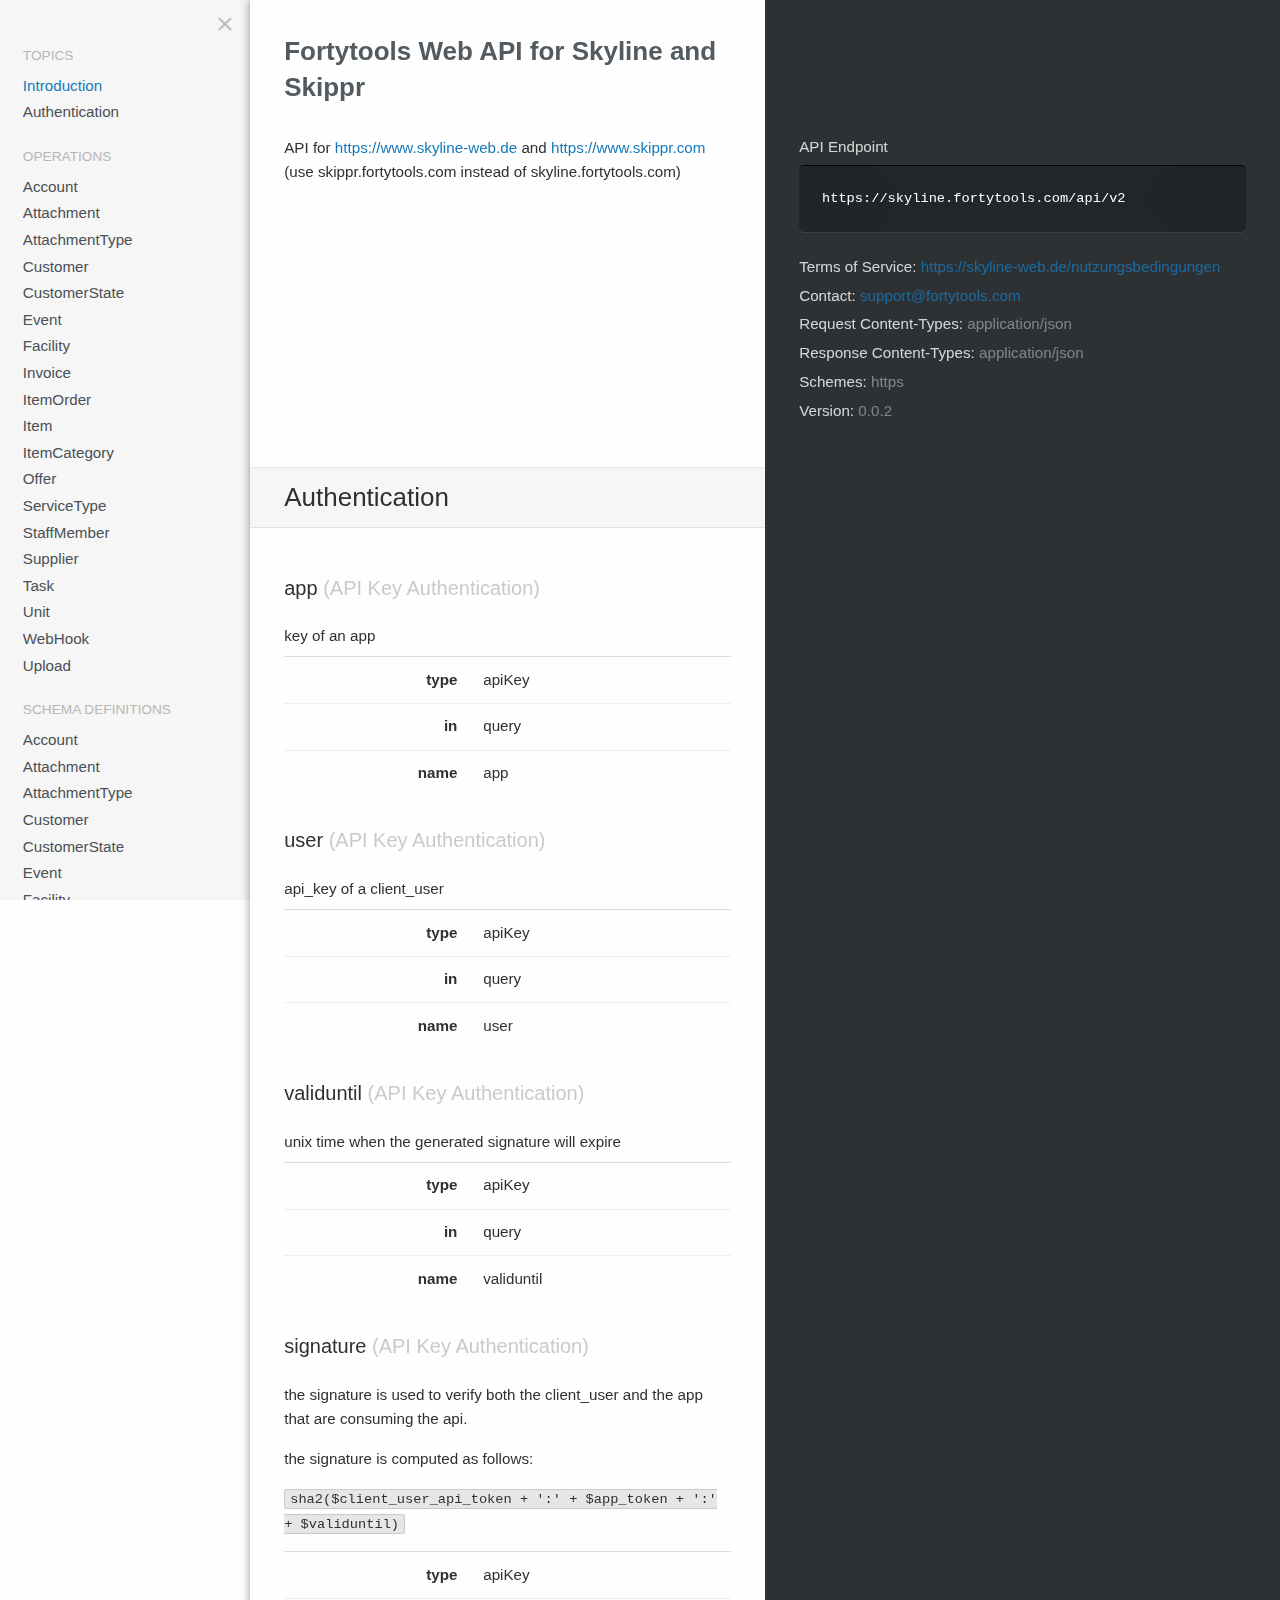
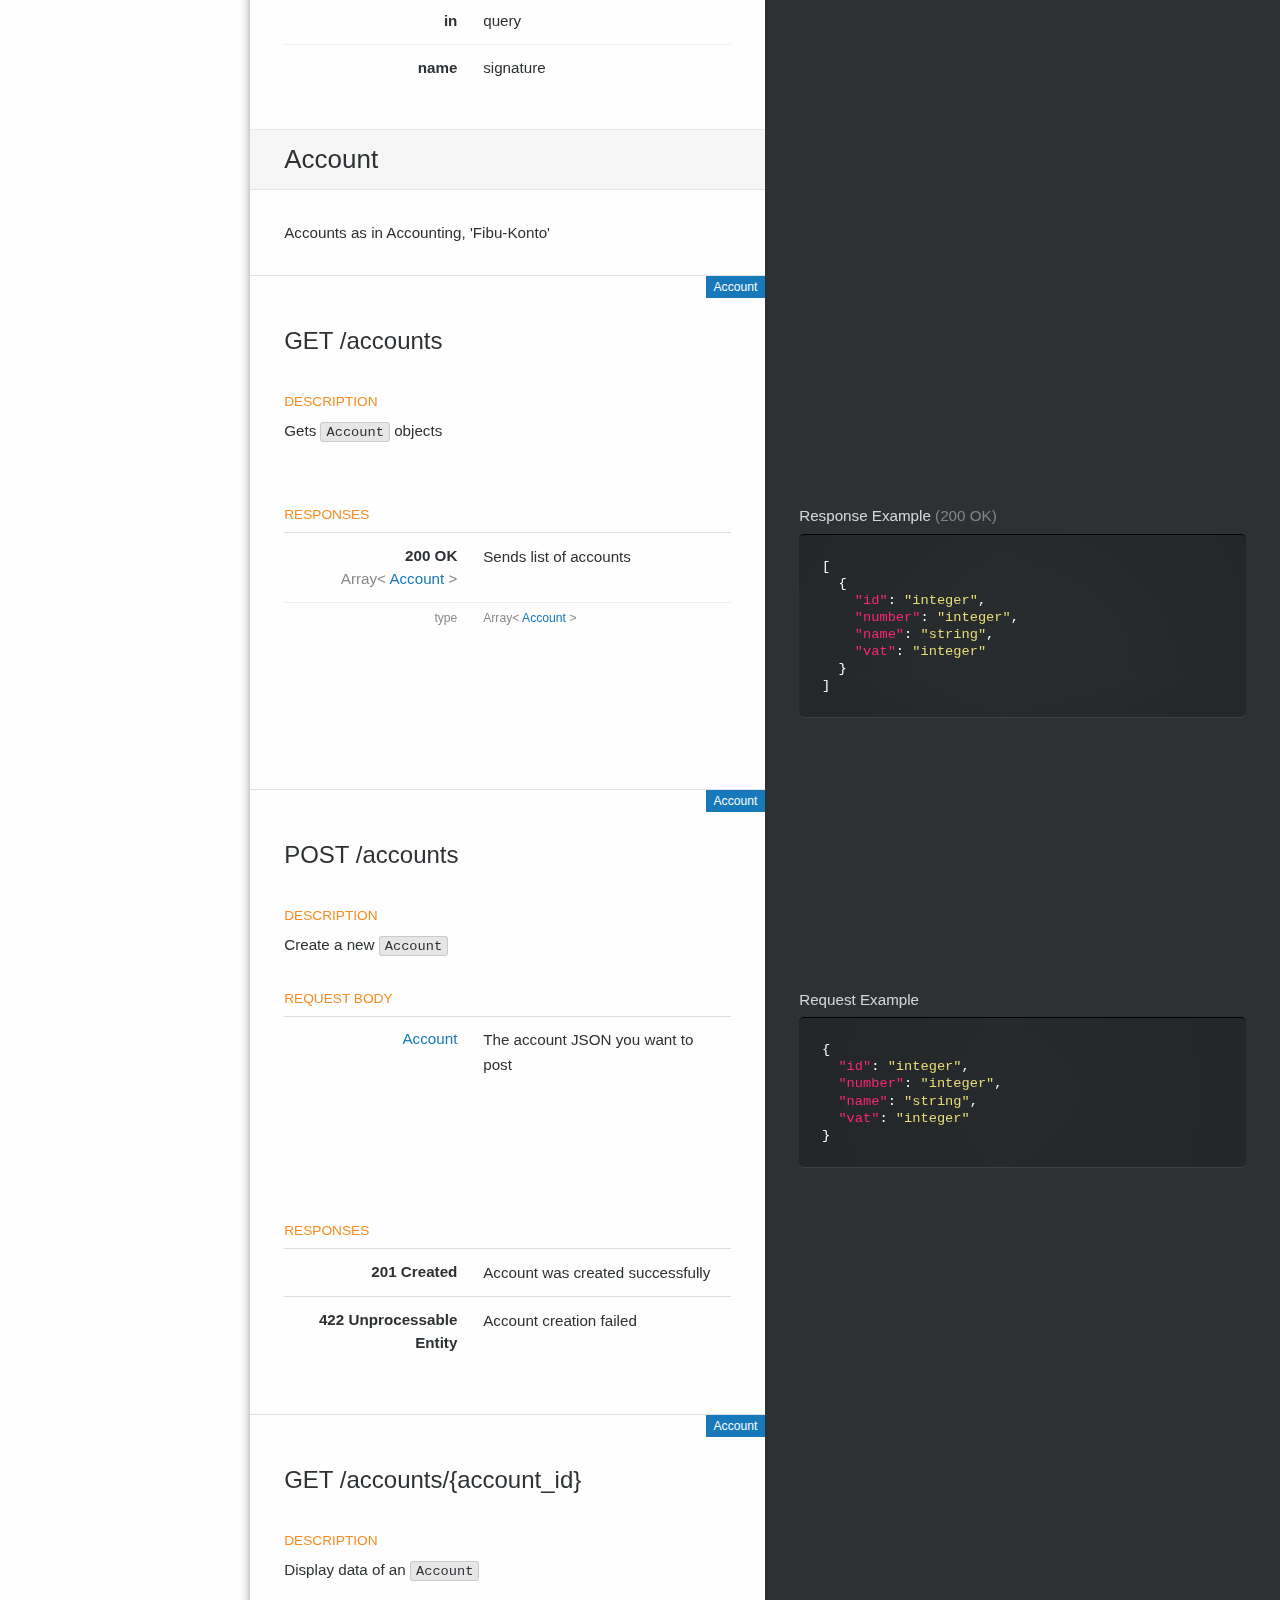
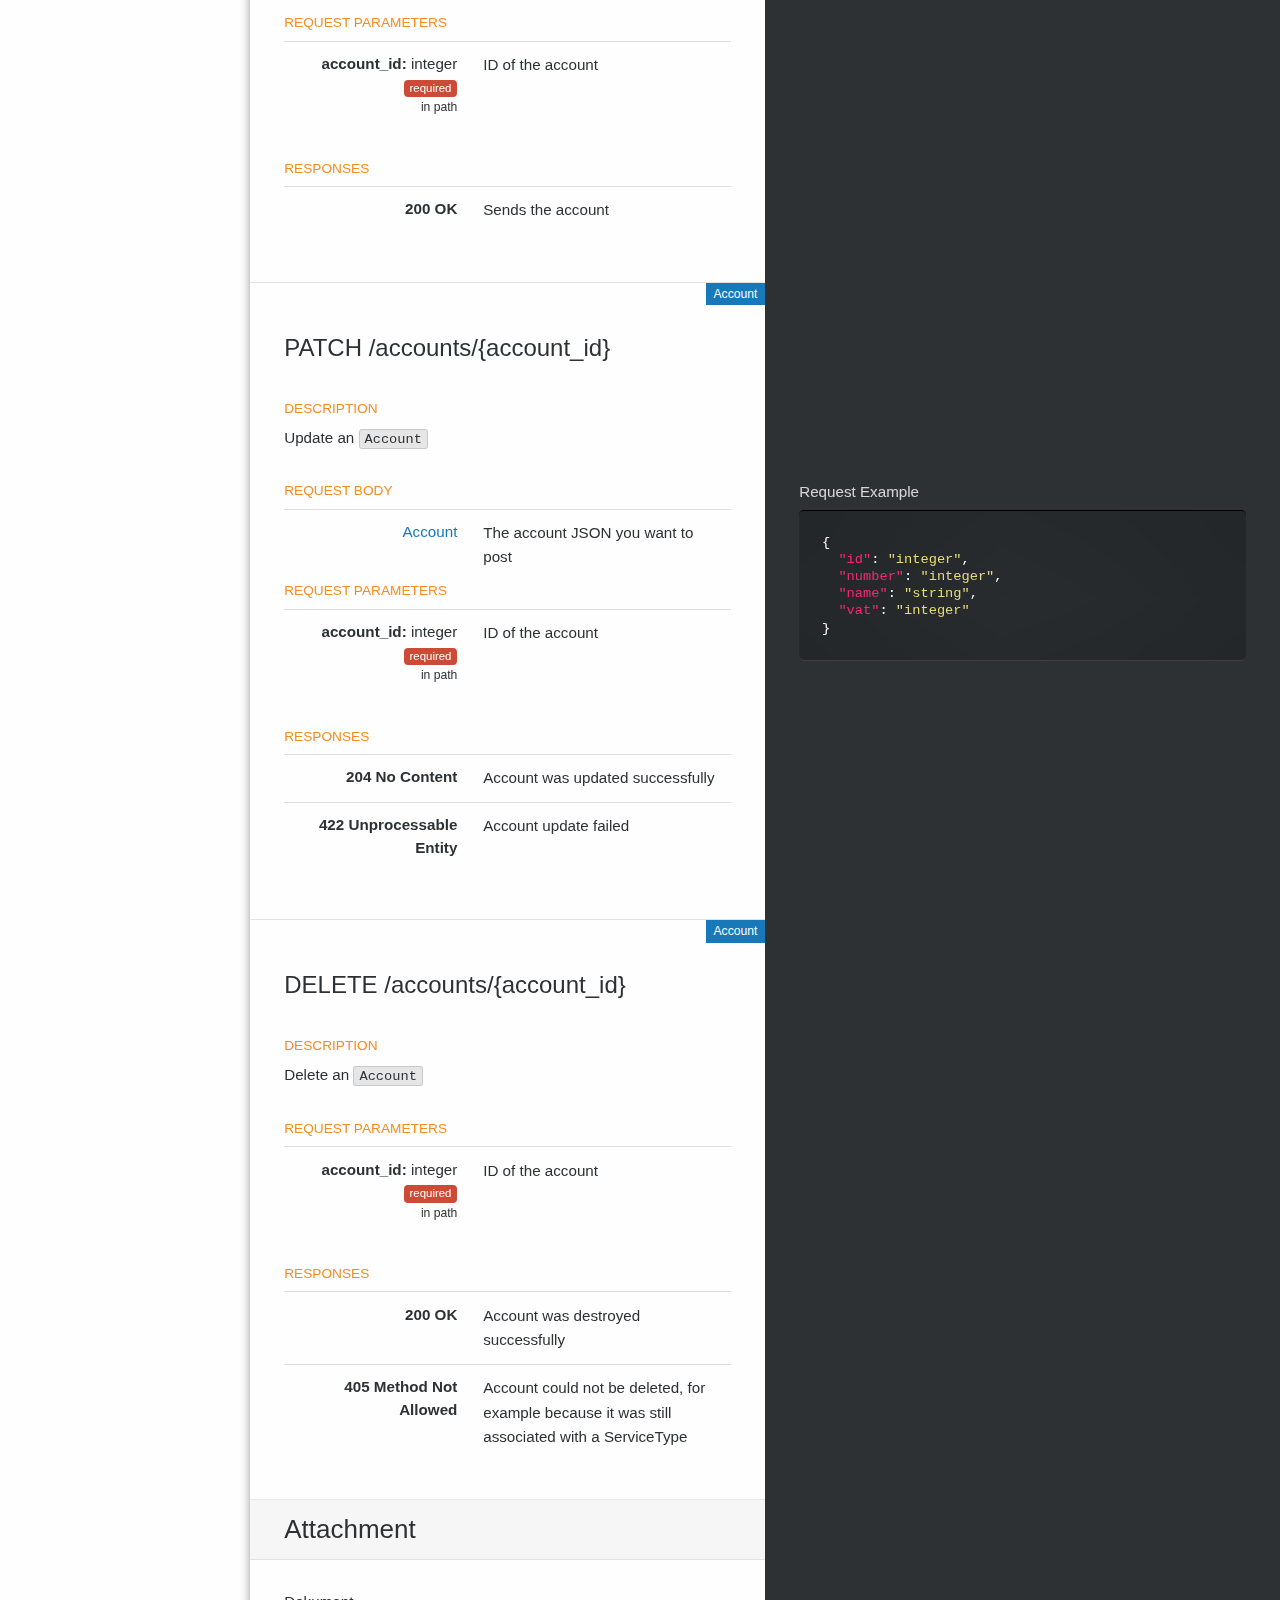
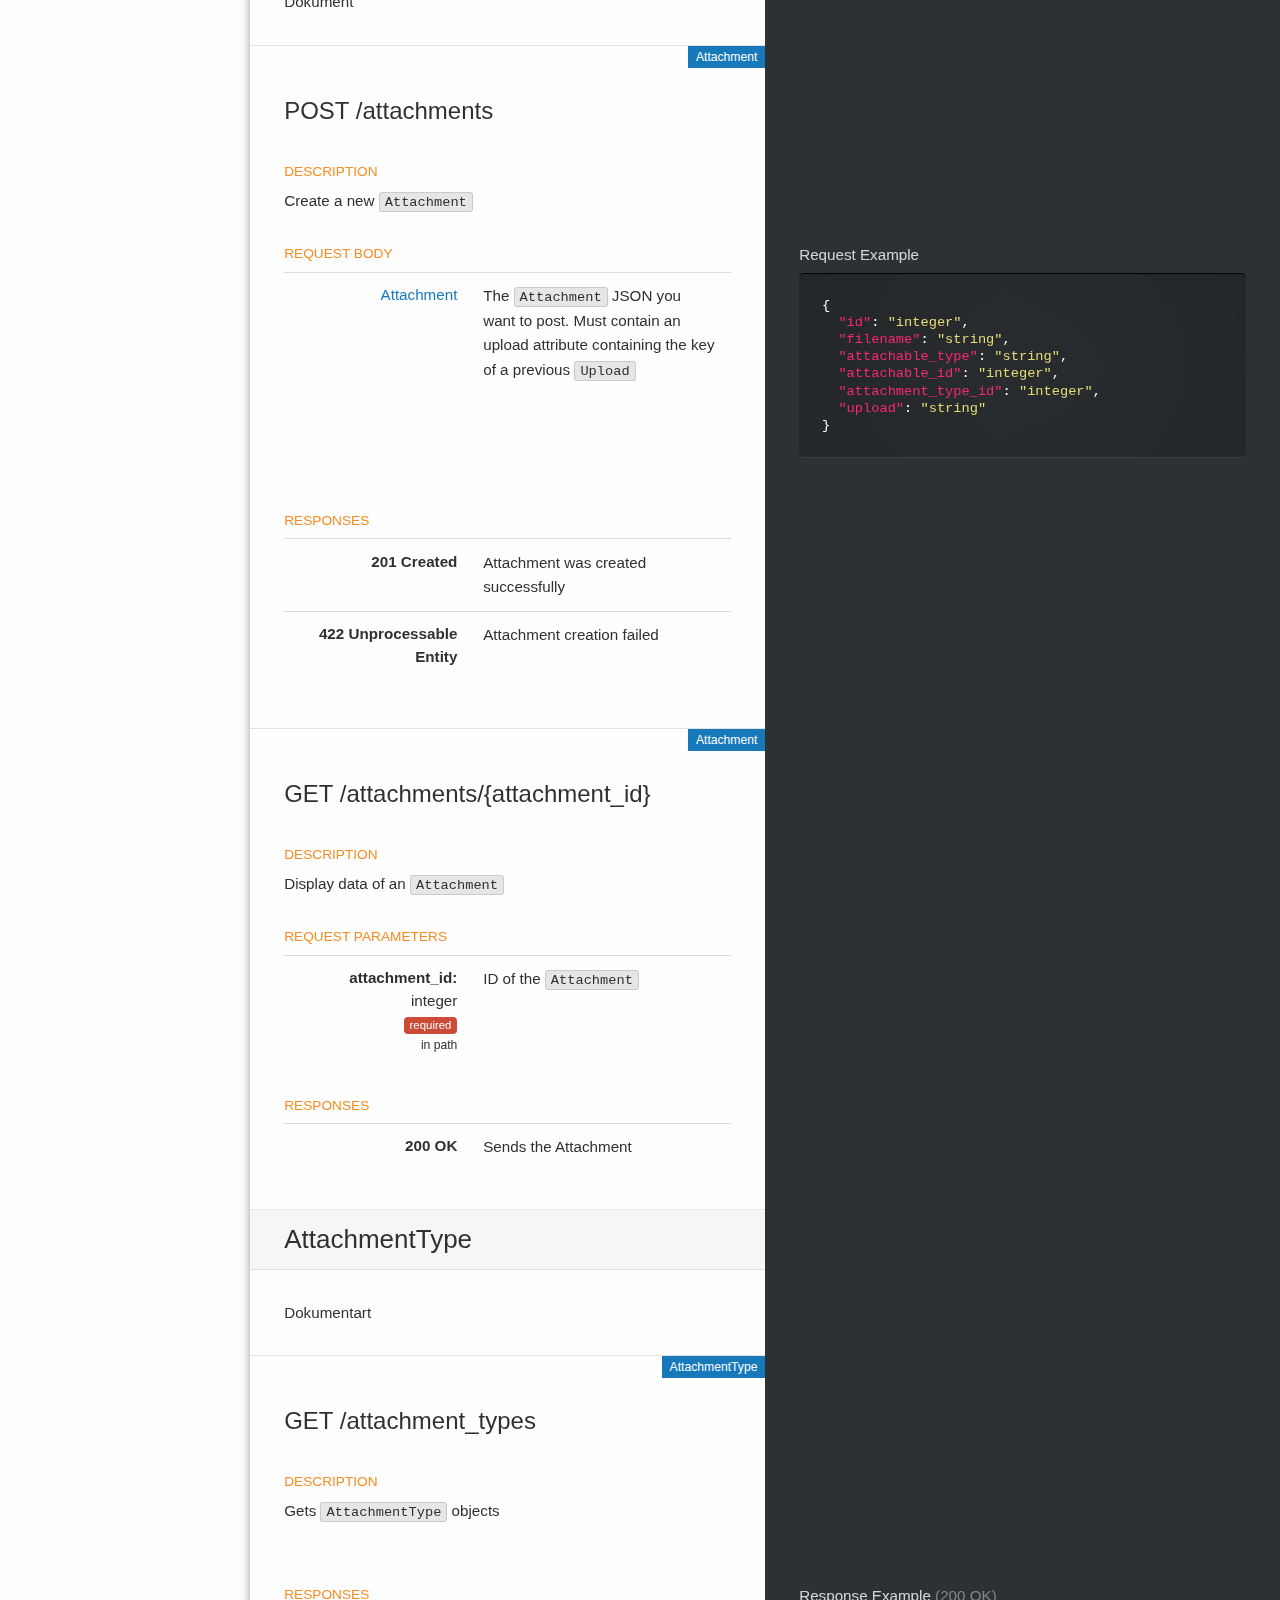
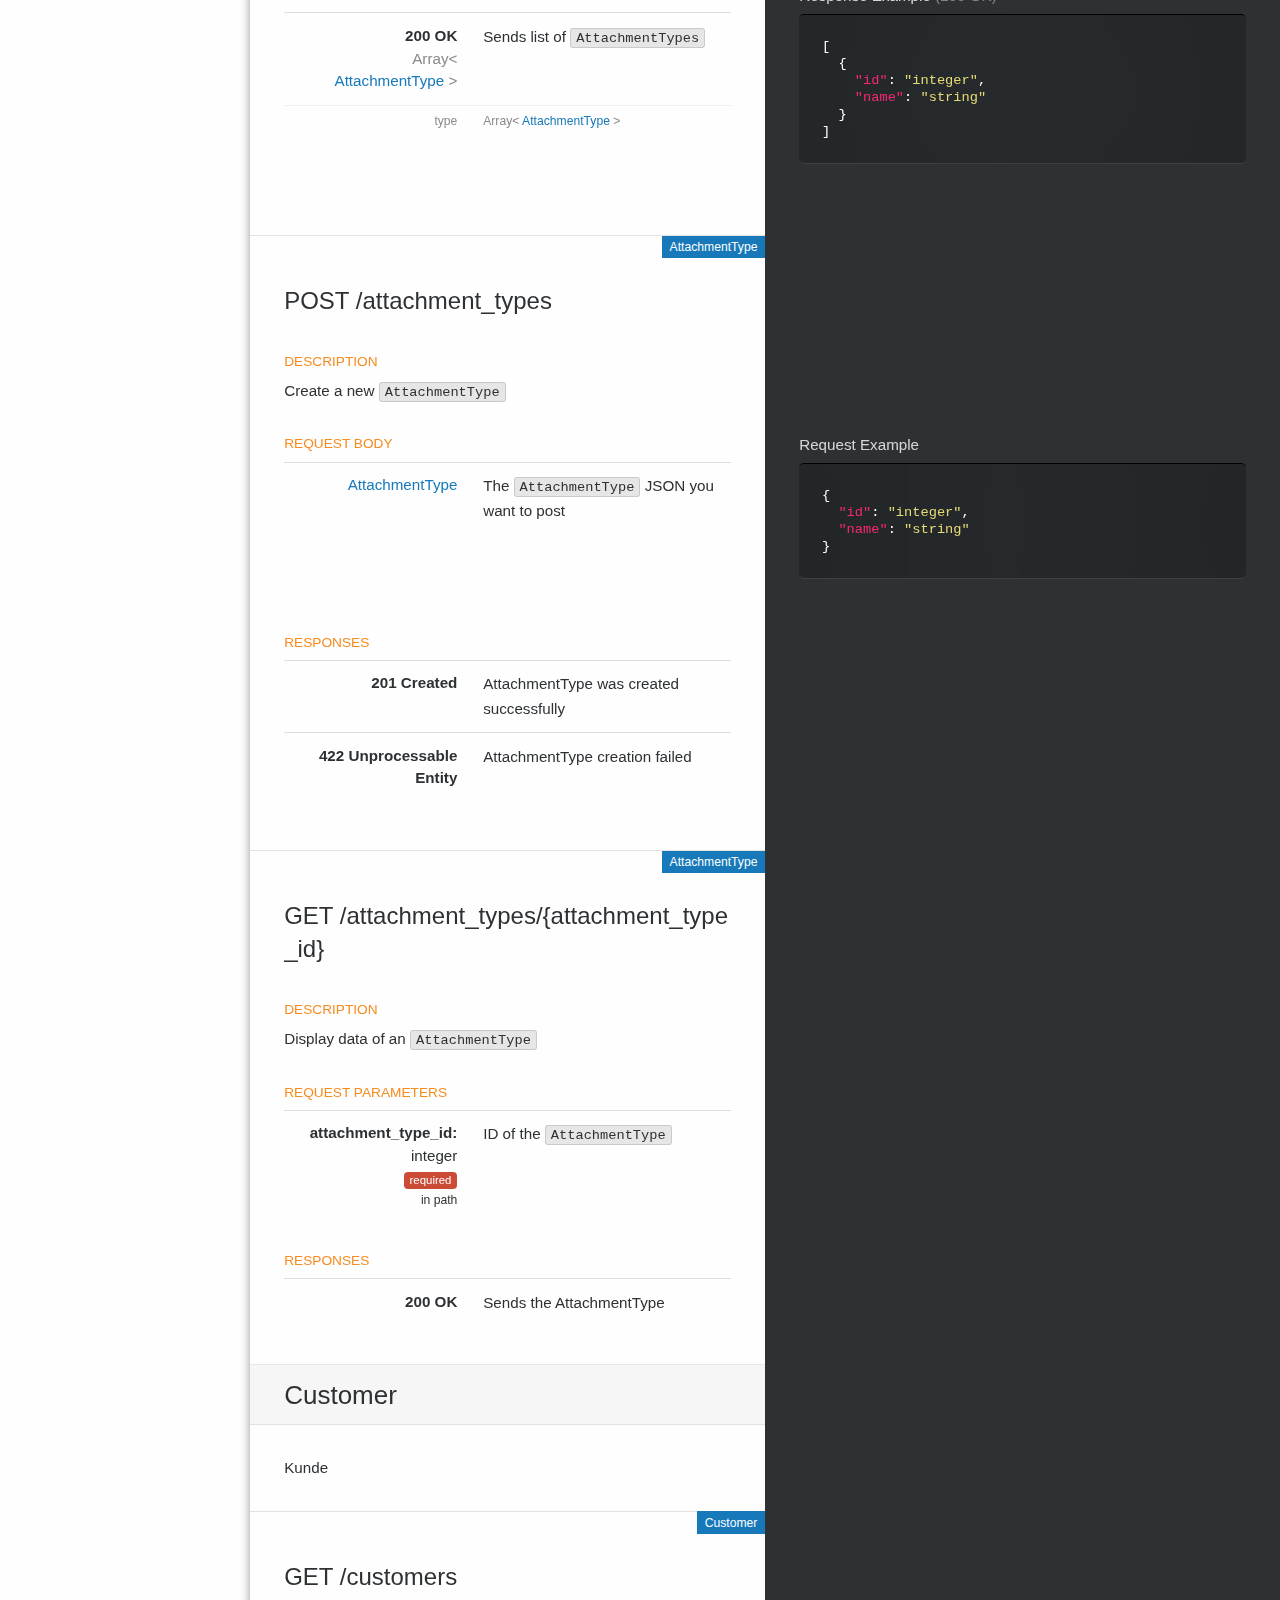
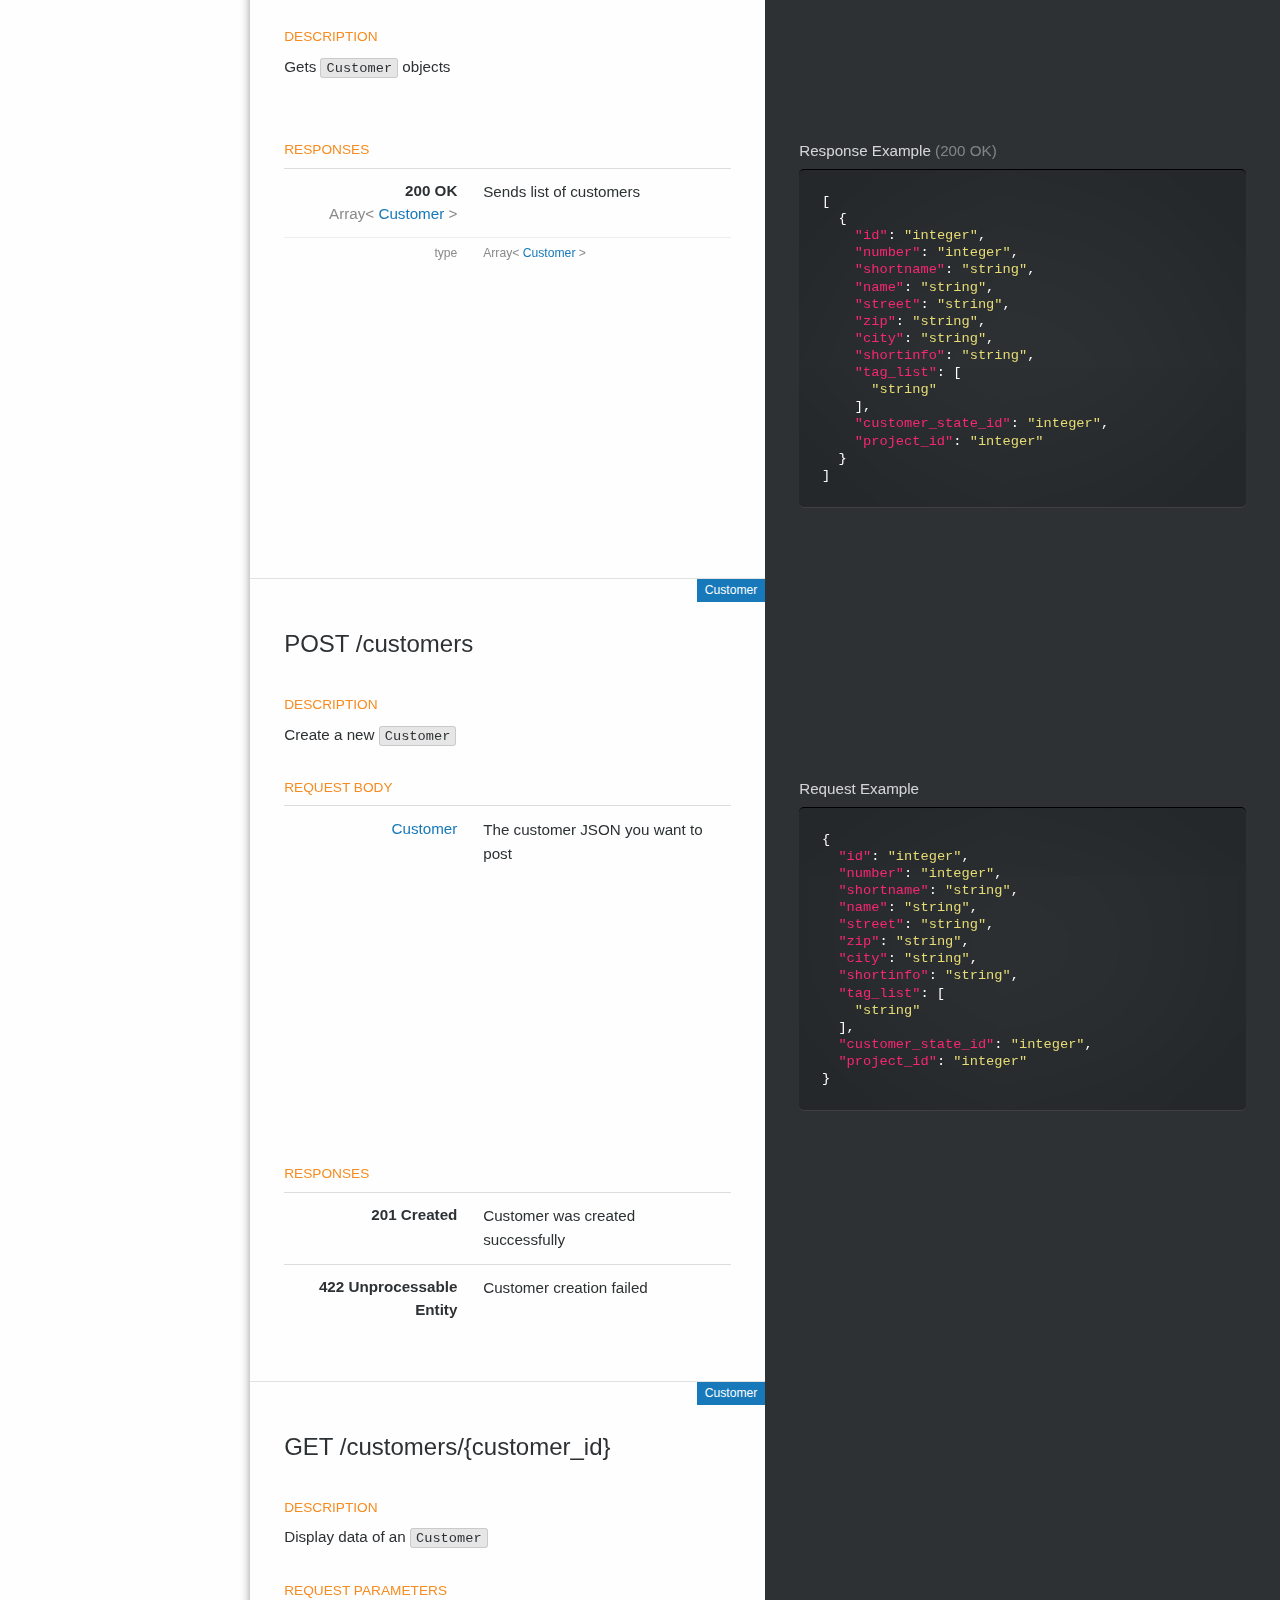
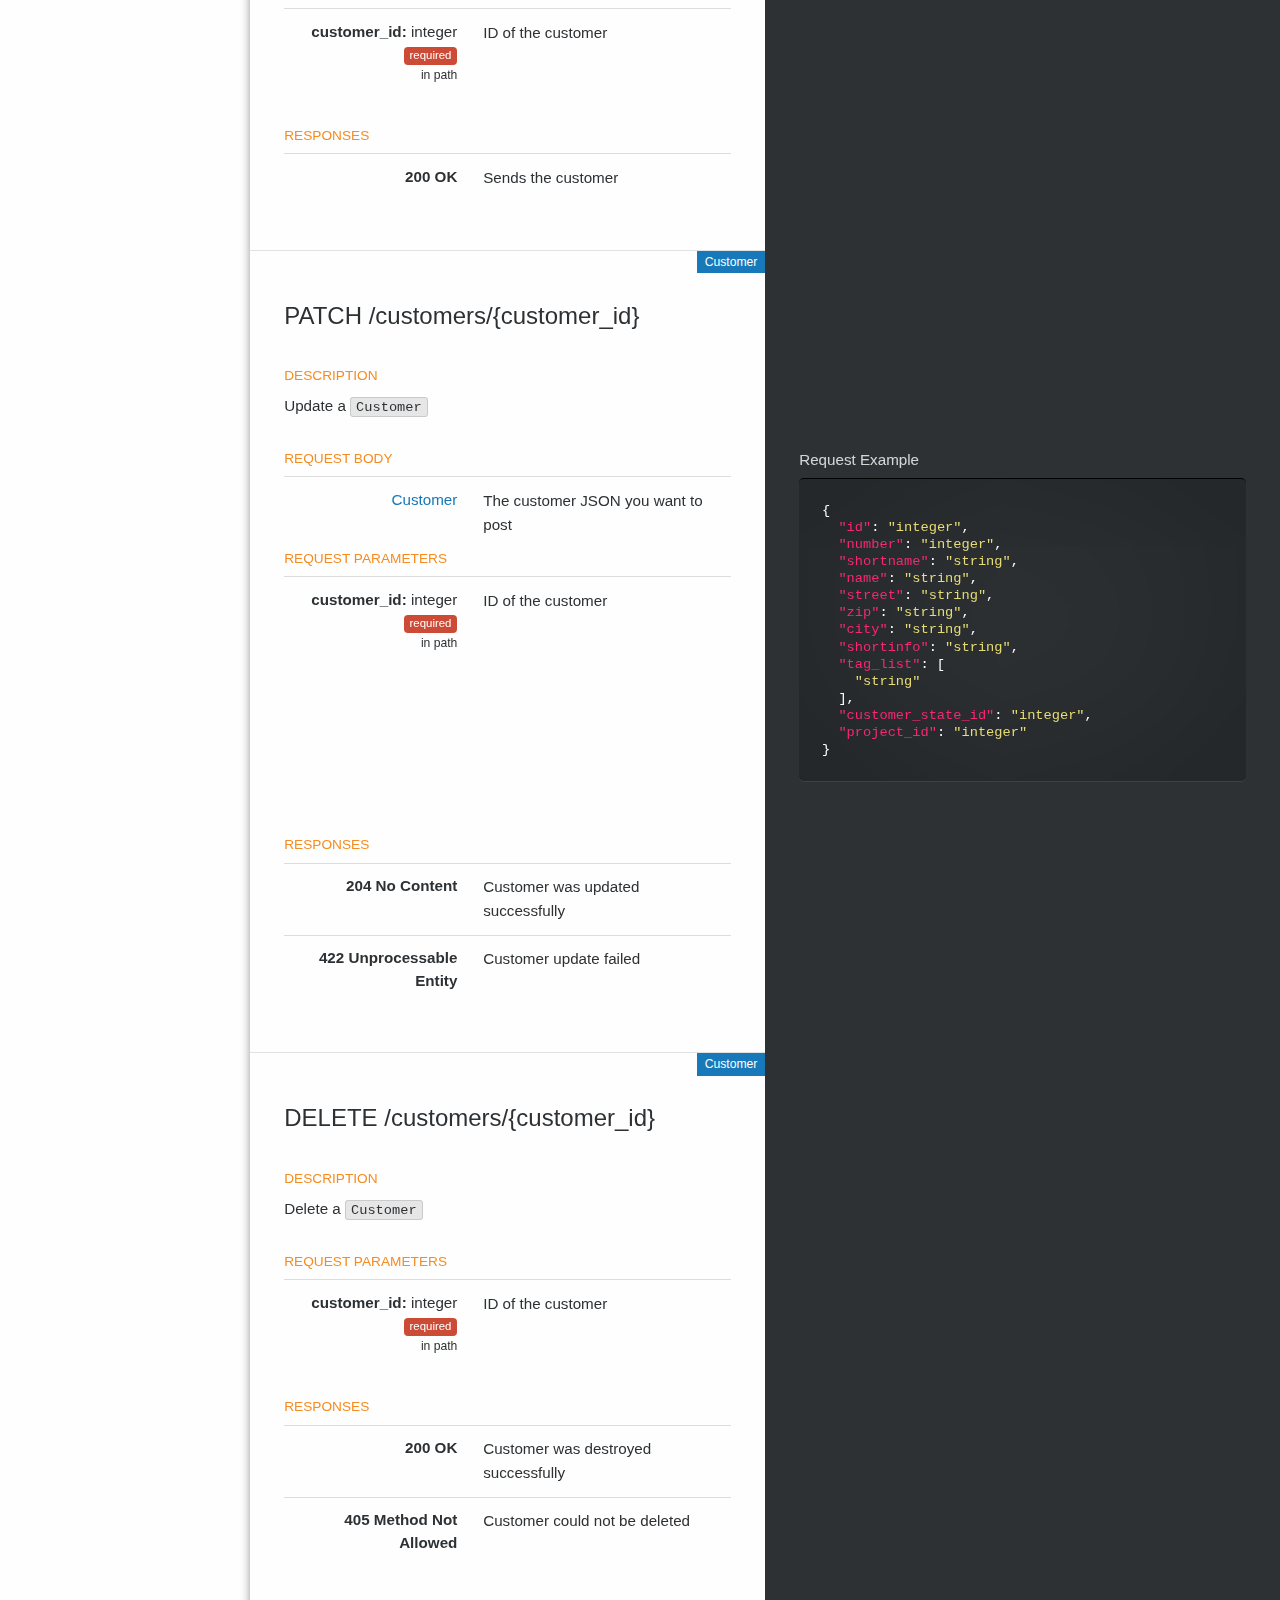
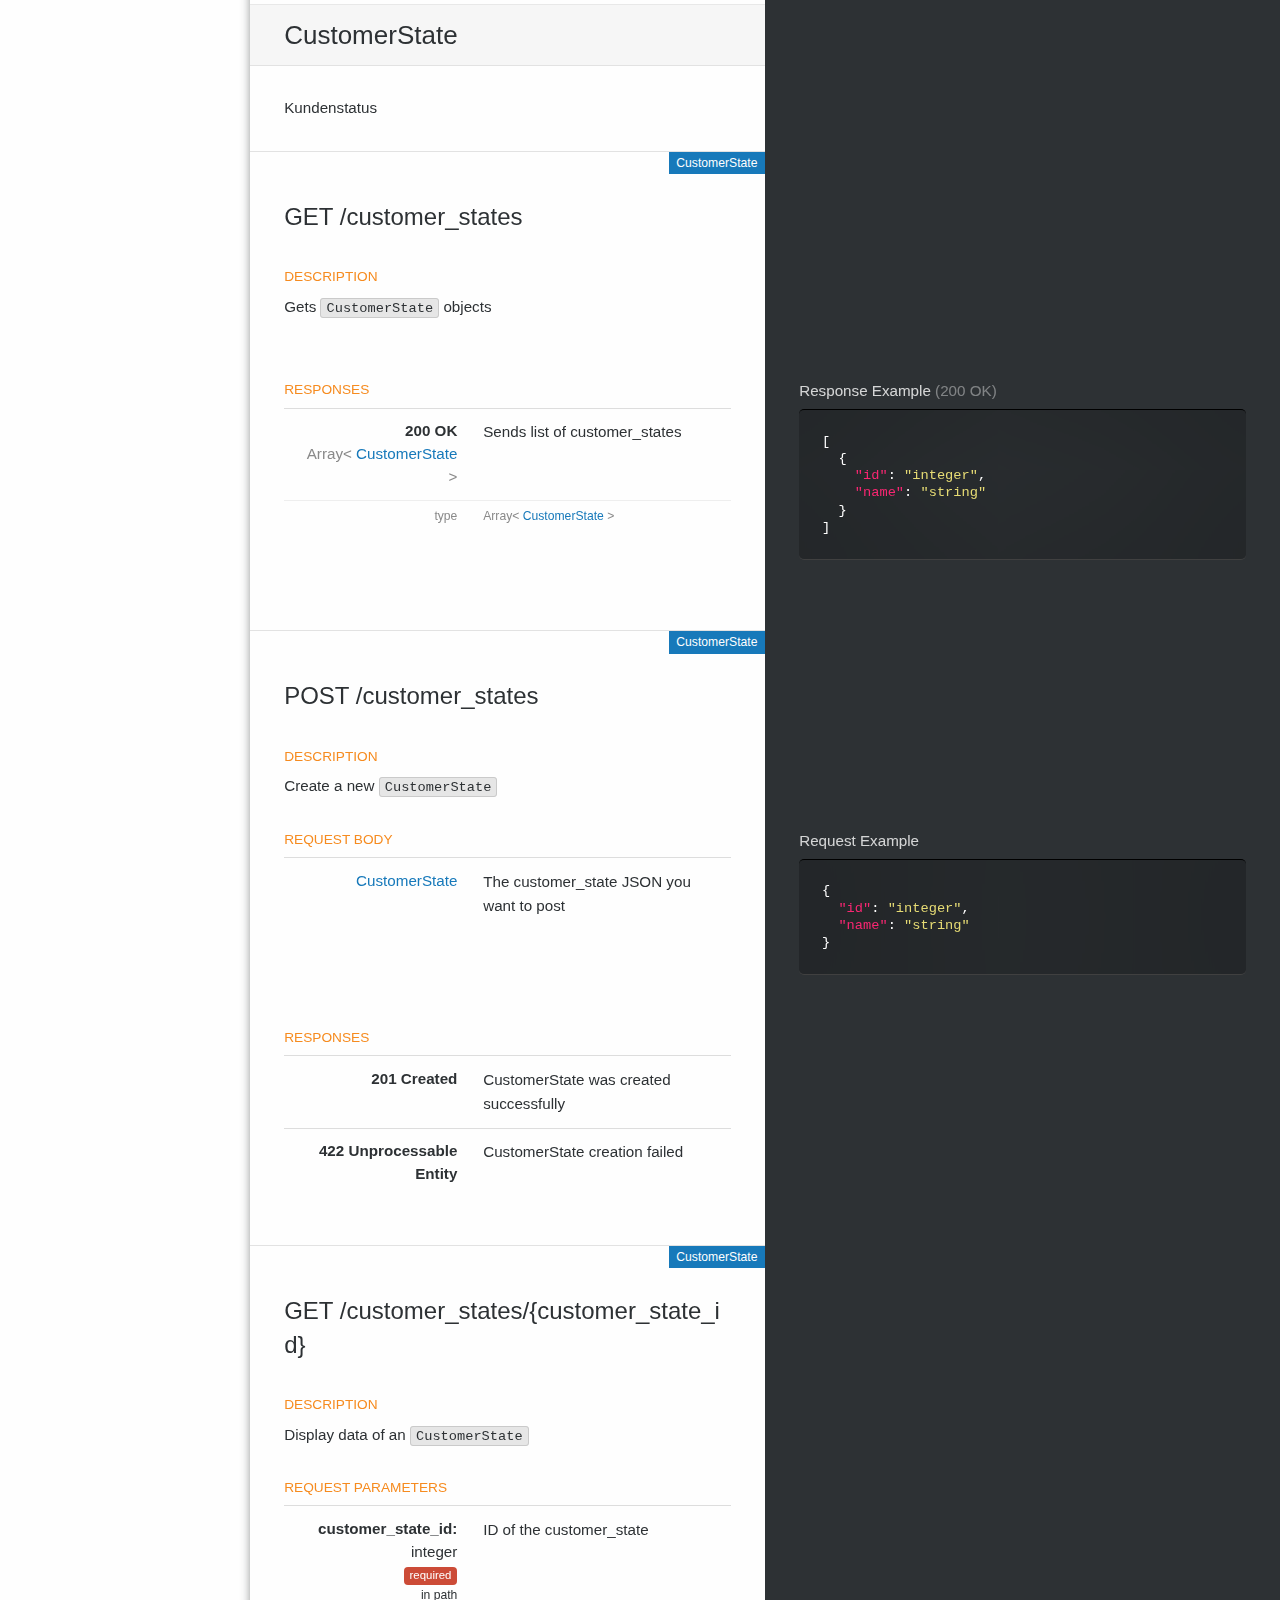
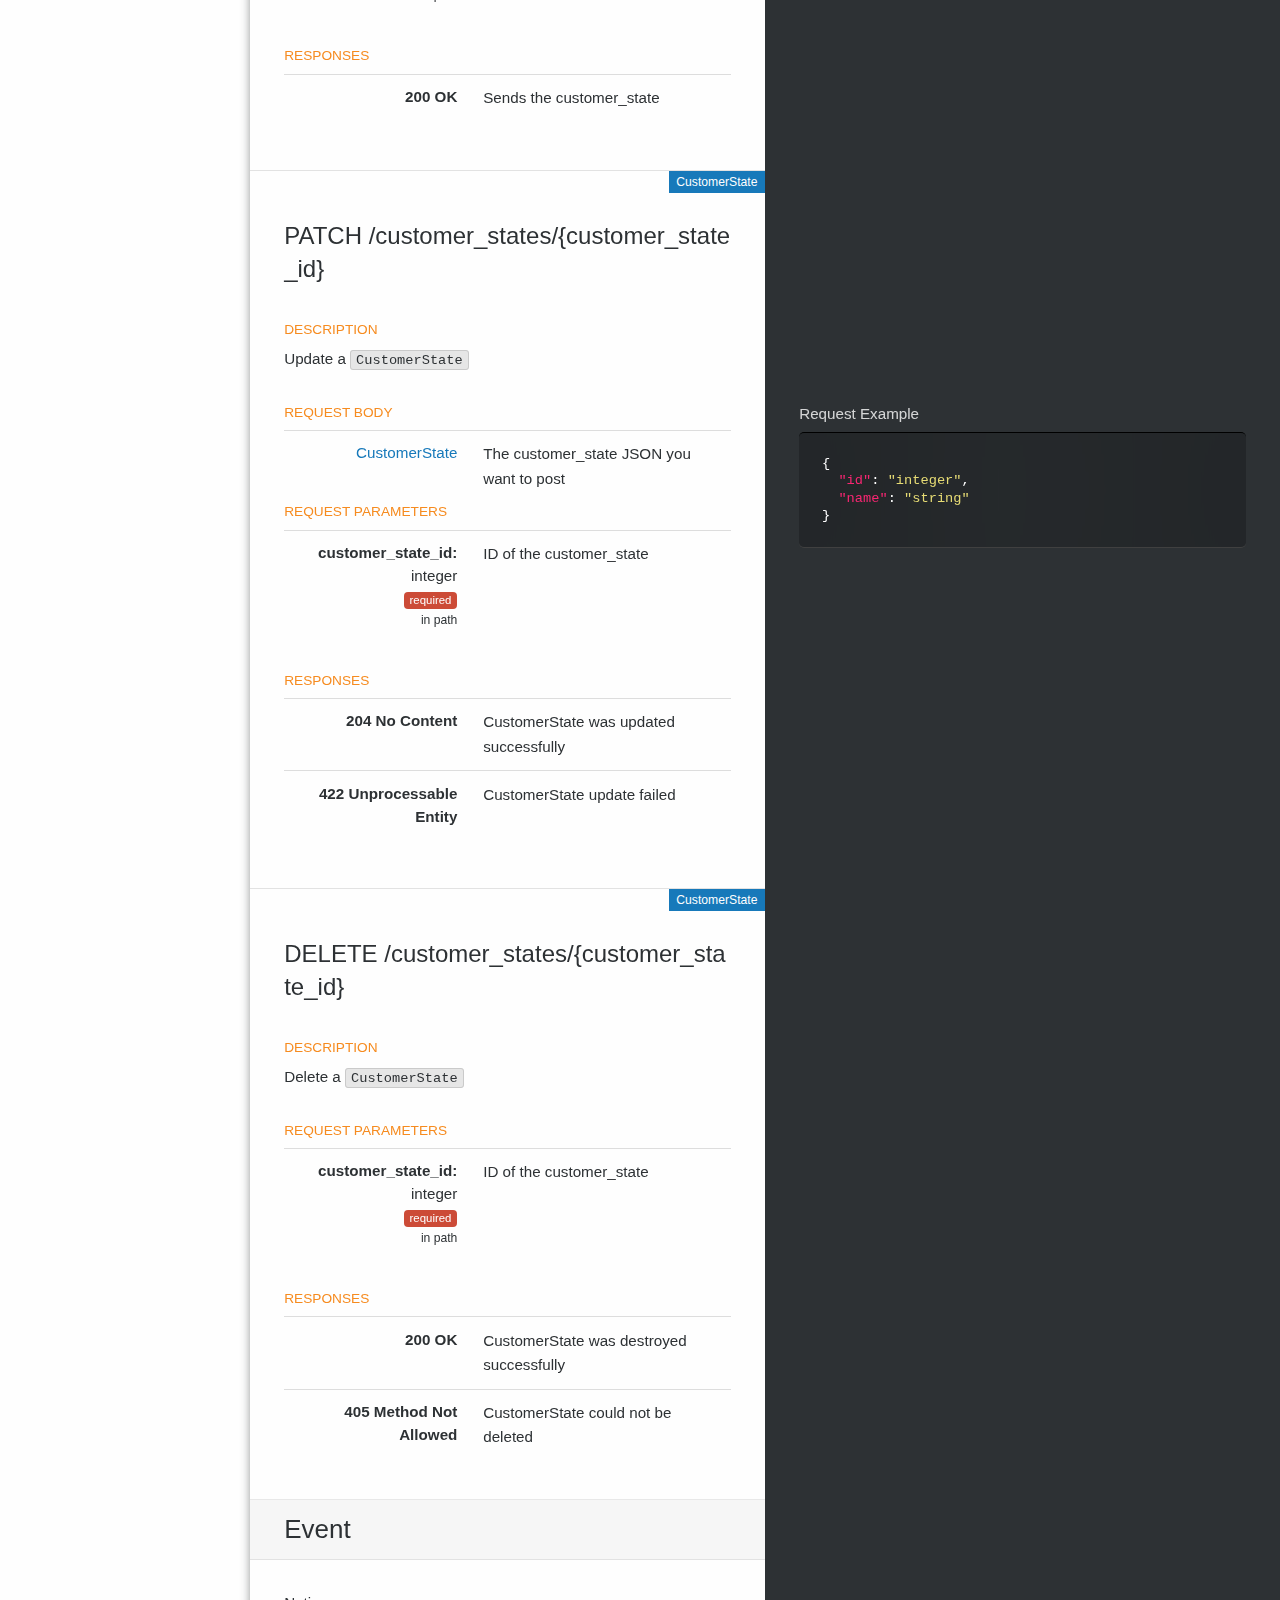
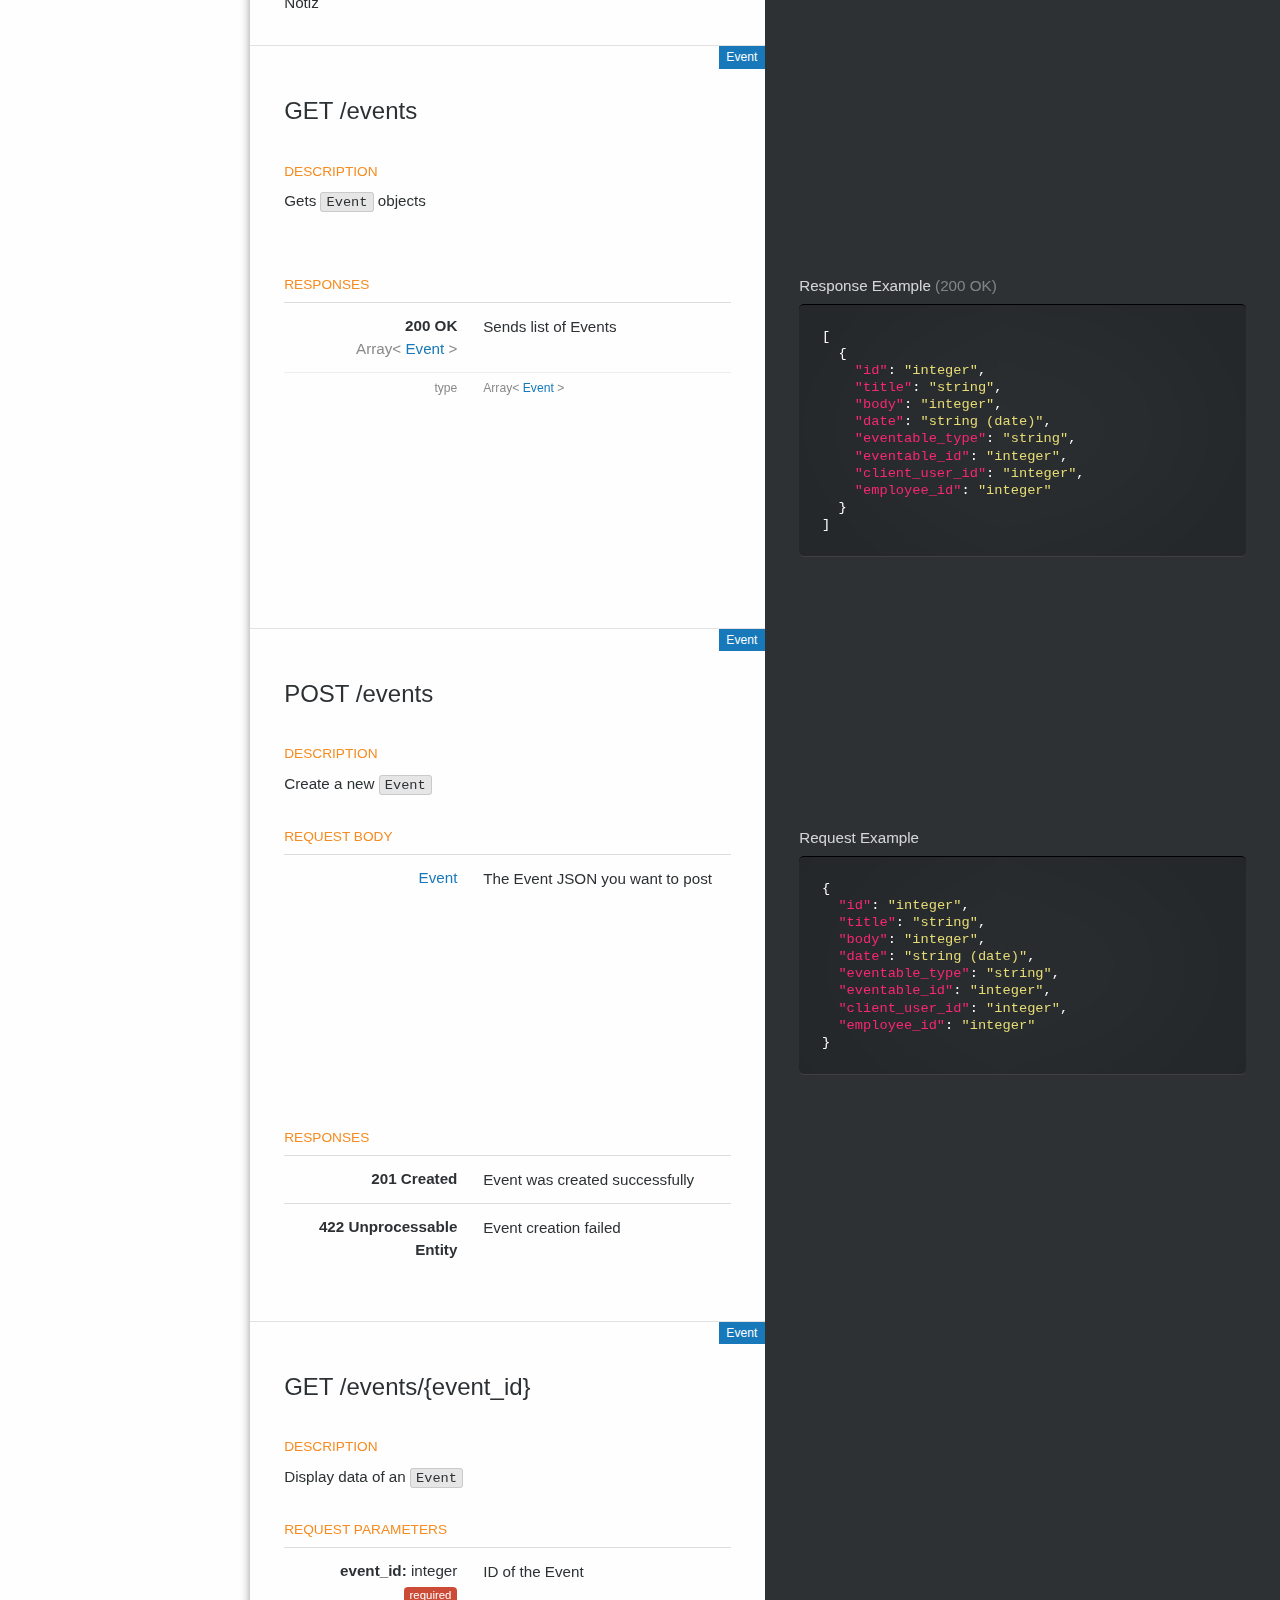
==== commit 697af468: "extend api documentation" ====
--- a/index.html
+++ b/index.html
@@ -3,7 +3,7 @@
   <head>
     <meta charset="utf-8" />
     <meta name="viewport" content="width=device-width, initial-scale=1.0" />
-    <title>Skyline Web API | API Reference</title>
+    <title>Fortytools Web API for Skyline and Skippr | API Reference</title>
     <link rel="stylesheet" href="stylesheets/foundation.min.css" />
     <link rel="stylesheet" href="stylesheets/spectacle.min.css" />
     <script src="https://code.jquery.com/jquery-2.1.4.min.js"></script>
@@ -17,9 +17,8 @@
           <span aria-hidden="true">×</span>
         </button>
         <nav id="nav" role="navigation">
-          <h5>API Reference</h5>
+          <h5>Topics</h5>
           <a href="#introduction">Introduction</a>
-          <!-- <h5>Security</h5> -->
           <a href="#authentication">Authentication</a>
           <h5>Operations</h5>
           <section>
@@ -39,6 +38,31 @@
               </li>
               <li>
                 <a href="#operation--accounts--account_id--delete"> DELETE /accounts/{account_id} </a>
+              </li>
+            </ul>
+          </section>
+          <section>
+            <a href="#tag-Attachment">Attachment</a>
+            <ul>
+              <li>
+                <a href="#operation--attachments-post"> POST /attachments </a>
+              </li>
+              <li>
+                <a href="#operation--attachments--attachment_id--get"> GET /attachments/{attachment_id} </a>
+              </li>
+            </ul>
+          </section>
+          <section>
+            <a href="#tag-AttachmentType">AttachmentType</a>
+            <ul>
+              <li>
+                <a href="#operation--attachment_types-get"> GET /attachment_types </a>
+              </li>
+              <li>
+                <a href="#operation--attachment_types-post"> POST /attachment_types </a>
+              </li>
+              <li>
+                <a href="#operation--attachment_types--attachment_type_id--get"> GET /attachment_types/{attachment_type_id} </a>
               </li>
             </ul>
           </section>
@@ -83,6 +107,26 @@
             </ul>
           </section>
           <section>
+            <a href="#tag-Event">Event</a>
+            <ul>
+              <li>
+                <a href="#operation--events-get"> GET /events </a>
+              </li>
+              <li>
+                <a href="#operation--events-post"> POST /events </a>
+              </li>
+              <li>
+                <a href="#operation--events--event_id--get"> GET /events/{event_id} </a>
+              </li>
+              <li>
+                <a href="#operation--events--event_id--patch"> PATCH /events/{event_id} </a>
+              </li>
+              <li>
+                <a href="#operation--events--event_id--delete"> DELETE /events/{event_id} </a>
+              </li>
+            </ul>
+          </section>
+          <section>
             <a href="#tag-Facility">Facility</a>
             <ul>
               <li>
@@ -99,6 +143,209 @@
               </li>
               <li>
                 <a href="#operation--customers--customer_id--facilities--facility_id--delete"> DELETE /customers/{customer_id}/facilities/{facility_id} </a>
+              </li>
+            </ul>
+          </section>
+          <section>
+            <a href="#tag-Invoice">Invoice</a>
+            <ul>
+              <li>
+                <a href="#operation--invoices-get"> GET /invoices </a>
+              </li>
+              <li>
+                <a href="#operation--invoices-post"> POST /invoices </a>
+              </li>
+              <li>
+                <a href="#operation--invoices--invoice_id--get"> GET /invoices/{invoice_id} </a>
+              </li>
+              <li>
+                <a href="#operation--invoices--invoice_id--patch"> PATCH /invoices/{invoice_id} </a>
+              </li>
+              <li>
+                <a href="#operation--invoices--invoice_id--delete"> DELETE /invoices/{invoice_id} </a>
+              </li>
+              <li>
+                <a href="#operation--invoices--invoice_id--cancel-post"> POST /invoices/{invoice_id}/cancel </a>
+              </li>
+              <li>
+                <a href="#operation--invoices--invoice_id--print-put"> PUT /invoices/{invoice_id}/print </a>
+              </li>
+            </ul>
+          </section>
+          <section>
+            <a href="#tag-ItemOrder">ItemOrder</a>
+            <ul>
+              <li>
+                <a href="#operation--item_orders-get"> GET /item_orders </a>
+              </li>
+              <li>
+                <a href="#operation--item_orders-post"> POST /item_orders </a>
+              </li>
+              <li>
+                <a href="#operation--item_orders--item_order_id--get"> GET /item_orders/{item_order_id} </a>
+              </li>
+              <li>
+                <a href="#operation--item_orders--item_order_id--patch"> PATCH /item_orders/{item_order_id} </a>
+              </li>
+              <li>
+                <a href="#operation--item_orders--item_order_id--delete"> DELETE /item_orders/{item_order_id} </a>
+              </li>
+              <li>
+                <a href="#operation--item_orders--item_order_id--print-put"> PUT /item_orders/{item_order_id}/print </a>
+              </li>
+            </ul>
+          </section>
+          <section>
+            <a href="#tag-Item">Item</a>
+            <ul>
+              <li>
+                <a href="#operation--items-get"> GET /items </a>
+              </li>
+              <li>
+                <a href="#operation--items-post"> POST /items </a>
+              </li>
+              <li>
+                <a href="#operation--items--item_id--get"> GET /items/{item_id} </a>
+              </li>
+              <li>
+                <a href="#operation--items--item_id--patch"> PATCH /items/{item_id} </a>
+              </li>
+              <li>
+                <a href="#operation--items--item_id--delete"> DELETE /items/{item_id} </a>
+              </li>
+            </ul>
+          </section>
+          <section>
+            <a href="#tag-ItemCategory">ItemCategory</a>
+            <ul>
+              <li>
+                <a href="#operation--item_categories-get"> GET /item_categories </a>
+              </li>
+              <li>
+                <a href="#operation--item_categories-post"> POST /item_categories </a>
+              </li>
+              <li>
+                <a href="#operation--item_categories--item_category_id--get"> GET /item_categories/{item_category_id} </a>
+              </li>
+              <li>
+                <a href="#operation--item_categories--item_category_id--patch"> PATCH /item_categories/{item_category_id} </a>
+              </li>
+              <li>
+                <a href="#operation--item_categories--item_category_id--delete"> DELETE /item_categories/{item_category_id} </a>
+              </li>
+            </ul>
+          </section>
+          <section>
+            <a href="#tag-Offer">Offer</a>
+            <ul>
+              <li>
+                <a href="#operation--offers-get"> GET /offers </a>
+              </li>
+              <li>
+                <a href="#operation--offers-post"> POST /offers </a>
+              </li>
+              <li>
+                <a href="#operation--offers--offer_id--get"> GET /offers/{offer_id} </a>
+              </li>
+              <li>
+                <a href="#operation--offers--offer_id--patch"> PATCH /offers/{offer_id} </a>
+              </li>
+              <li>
+                <a href="#operation--offers--offer_id--delete"> DELETE /offers/{offer_id} </a>
+              </li>
+              <li>
+                <a href="#operation--offers--offer_id--print-put"> PUT /offers/{offer_id}/print </a>
+              </li>
+            </ul>
+          </section>
+          <section>
+            <a href="#tag-ServiceType">ServiceType</a>
+            <ul>
+              <li>
+                <a href="#operation--service_types-get"> GET /service_types </a>
+              </li>
+              <li>
+                <a href="#operation--service_types-post"> POST /service_types </a>
+              </li>
+              <li>
+                <a href="#operation--service_types--service_type_id--get"> GET /service_types/{service_type_id} </a>
+              </li>
+              <li>
+                <a href="#operation--service_types--service_type_id--patch"> PATCH /service_types/{service_type_id} </a>
+              </li>
+              <li>
+                <a href="#operation--service_types--service_type_id--delete"> DELETE /service_types/{service_type_id} </a>
+              </li>
+            </ul>
+          </section>
+          <section>
+            <a href="#tag-StaffMember">StaffMember</a>
+            <ul>
+              <li>
+                <a href="#operation--staff_members-get"> GET /staff_members </a>
+              </li>
+              <li>
+                <a href="#operation--staff_members--staff_member_id--get"> GET /staff_members/{staff_member_id} </a>
+              </li>
+            </ul>
+          </section>
+          <section>
+            <a href="#tag-Supplier">Supplier</a>
+            <ul>
+              <li>
+                <a href="#operation--suppliers-get"> GET /suppliers </a>
+              </li>
+              <li>
+                <a href="#operation--suppliers-post"> POST /suppliers </a>
+              </li>
+              <li>
+                <a href="#operation--suppliers--supplier_id--get"> GET /suppliers/{supplier_id} </a>
+              </li>
+              <li>
+                <a href="#operation--suppliers--supplier_id--patch"> PATCH /suppliers/{supplier_id} </a>
+              </li>
+              <li>
+                <a href="#operation--suppliers--supplier_id--delete"> DELETE /suppliers/{supplier_id} </a>
+              </li>
+            </ul>
+          </section>
+          <section>
+            <a href="#tag-Task">Task</a>
+            <ul>
+              <li>
+                <a href="#operation--tasks-get"> GET /tasks </a>
+              </li>
+              <li>
+                <a href="#operation--tasks-post"> POST /tasks </a>
+              </li>
+              <li>
+                <a href="#operation--tasks--task_id--get"> GET /tasks/{task_id} </a>
+              </li>
+              <li>
+                <a href="#operation--tasks--task_id--patch"> PATCH /tasks/{task_id} </a>
+              </li>
+              <li>
+                <a href="#operation--tasks--task_id--delete"> DELETE /tasks/{task_id} </a>
+              </li>
+            </ul>
+          </section>
+          <section>
+            <a href="#tag-Unit">Unit</a>
+            <ul>
+              <li>
+                <a href="#operation--units-get"> GET /units </a>
+              </li>
+              <li>
+                <a href="#operation--units-post"> POST /units </a>
+              </li>
+              <li>
+                <a href="#operation--units--unit_id--get"> GET /units/{unit_id} </a>
+              </li>
+              <li>
+                <a href="#operation--units--unit_id--patch"> PATCH /units/{unit_id} </a>
+              </li>
+              <li>
+                <a href="#operation--units--unit_id--delete"> DELETE /units/{unit_id} </a>
               </li>
             </ul>
           </section>
@@ -122,11 +369,35 @@
               </li>
             </ul>
           </section>
+          <section>
+            <a href="#tag-Upload">Upload</a>
+            <ul>
+              <li>
+                <a href="#operation--uploads-post"> POST /uploads </a>
+              </li>
+            </ul>
+          </section>
           <h5>Schema Definitions</h5>
           <a href="#definition-Account"> Account </a>
+          <a href="#definition-Attachment"> Attachment </a>
+          <a href="#definition-AttachmentType"> AttachmentType </a>
           <a href="#definition-Customer"> Customer </a>
           <a href="#definition-CustomerState"> CustomerState </a>
+          <a href="#definition-Event"> Event </a>
           <a href="#definition-Facility"> Facility </a>
+          <a href="#definition-Invoice"> Invoice </a>
+          <a href="#definition-InvoiceLineItem"> InvoiceLineItem </a>
+          <a href="#definition-ItemOrder"> ItemOrder </a>
+          <a href="#definition-ItemOrderLineItem"> ItemOrderLineItem </a>
+          <a href="#definition-Offer"> Offer </a>
+          <a href="#definition-OfferLineItem"> OfferLineItem </a>
+          <a href="#definition-ItemCategory"> ItemCategory </a>
+          <a href="#definition-Item"> Item </a>
+          <a href="#definition-ServiceType"> ServiceType </a>
+          <a href="#definition-StaffMember"> StaffMember </a>
+          <a href="#definition-Supplier"> Supplier </a>
+          <a href="#definition-Task"> Task </a>
+          <a href="#definition-Unit"> Unit </a>
           <a href="#definition-WebHook"> WebHook </a>
         </nav>
       </div>
@@ -136,40 +407,38 @@
         </button>
         <div class="example-box doc-content"></div>
         <article>
+          <h1 class="doc-title">Fortytools Web API for Skyline and Skippr
+            <span>API Reference</span>
+          </h1>
           <div id="introduction" data-traverse-target="introduction">
-            <h1 class="doc-title">Skyline Web API
-              <span>API Reference</span>
-            </h1>
             <div class="doc-row">
               <div class="doc-copy">
                 <p>API for
-                  <a href="https://skyline-web.de">https://skyline-web.de</a>
-                </p>
+                  <a href="https://www.skyline-web.de">https://www.skyline-web.de</a> and
+                  <a href="https://www.skippr.com">https://www.skippr.com</a> (use skippr.fortytools.com instead of skyline.fortytools.com)</p>
               </div>
               <div class="doc-examples">
                 <section>
                   <h5>API Endpoint</h5>
-                  <div class="hljs"> <pre><code>https://skyline-web.de/api/v2</code></pre> </div>
+                  <!-- <div class="hljs"> --><pre><code>https://skyline.fortytools.com/api/v2</code></pre>
+                  <!-- </div> -->
                   <h5>Terms of Service:
                     <a href="https://skyline-web.de/nutzungsbedingungen">https://skyline-web.de/nutzungsbedingungen</a>
                   </h5>
                   <h5>Contact:
-                    <a href="mailto:support@skyline-web.de">support@skyline-web.de</a>
+                    <a href="mailto:support@fortytools.com">support@fortytools.com</a>
                   </h5>
-                  <!--
-                    <h5>Request Content-Types:
-                      <span>application/json</span>
-                    </h5>
-          
-                    <h5>Response Content-Types:
-                      <span>application/json</span>
-                    </h5>
-                  -->
+                  <h5>Request Content-Types:
+                    <span>application/json</span>
+                  </h5>
+                  <h5>Response Content-Types:
+                    <span>application/json</span>
+                  </h5>
                   <h5>Schemes:
                     <span>https</span>
                   </h5>
                   <h5>Version:
-                    <span>0.0.1</span>
+                    <span>0.0.2</span>
                   </h5>
                 </section>
               </div>
@@ -184,9 +453,18 @@
                   <span class="security-name">app</span>
                   <span class="swagger-security-definition-apiKey"></span>
                 </h3>
+                <section class="security-definition-description">
+                  <p>key of an app</p>
+                </section>
                 <section class="swagger-security-definition-properties">
                   <div class="prop-row security-definition-property">
                     <div class="prop-name">
+                      <div class="prop-title security-definition-property-name">type</div>
+                    </div>
+                    <div class="prop-value security-definition-property-type"> apiKey </div>
+                  </div>
+                  <div class="prop-row security-definition-property">
+                    <div class="prop-name">
                       <div class="prop-title security-definition-property-name">in</div>
                     </div>
                     <div class="prop-value security-definition-property-type"> query </div>
@@ -196,14 +474,6 @@
                       <div class="prop-title security-definition-property-name">name</div>
                     </div>
                     <div class="prop-value security-definition-property-type"> app </div>
-                  </div>
-                  <div class="prop-row security-definition-property">
-                    <div class="prop-name">
-                      <div class="prop-title security-definition-property-name">description</div>
-                    </div>
-                    <div class="prop-value security-definition-property-type">
-                      <p>key of an app</p>
-                    </div>
                   </div>
                 </section>
               </div>
@@ -216,9 +486,18 @@
                   <span class="security-name">user</span>
                   <span class="swagger-security-definition-apiKey"></span>
                 </h3>
+                <section class="security-definition-description">
+                  <p>api_key of a client_user</p>
+                </section>
                 <section class="swagger-security-definition-properties">
                   <div class="prop-row security-definition-property">
                     <div class="prop-name">
+                      <div class="prop-title security-definition-property-name">type</div>
+                    </div>
+                    <div class="prop-value security-definition-property-type"> apiKey </div>
+                  </div>
+                  <div class="prop-row security-definition-property">
+                    <div class="prop-name">
                       <div class="prop-title security-definition-property-name">in</div>
                     </div>
                     <div class="prop-value security-definition-property-type"> query </div>
@@ -228,14 +507,6 @@
                       <div class="prop-title security-definition-property-name">name</div>
                     </div>
                     <div class="prop-value security-definition-property-type"> user </div>
-                  </div>
-                  <div class="prop-row security-definition-property">
-                    <div class="prop-name">
-                      <div class="prop-title security-definition-property-name">description</div>
-                    </div>
-                    <div class="prop-value security-definition-property-type">
-                      <p>api_key of a client_user</p>
-                    </div>
                   </div>
                 </section>
               </div>
@@ -248,9 +519,18 @@
                   <span class="security-name">validuntil</span>
                   <span class="swagger-security-definition-apiKey"></span>
                 </h3>
+                <section class="security-definition-description">
+                  <p>unix time when the generated signature will expire</p>
+                </section>
                 <section class="swagger-security-definition-properties">
                   <div class="prop-row security-definition-property">
                     <div class="prop-name">
+                      <div class="prop-title security-definition-property-name">type</div>
+                    </div>
+                    <div class="prop-value security-definition-property-type"> apiKey </div>
+                  </div>
+                  <div class="prop-row security-definition-property">
+                    <div class="prop-name">
                       <div class="prop-title security-definition-property-name">in</div>
                     </div>
                     <div class="prop-value security-definition-property-type"> query </div>
@@ -260,14 +540,6 @@
                       <div class="prop-title security-definition-property-name">name</div>
                     </div>
                     <div class="prop-value security-definition-property-type"> validuntil </div>
-                  </div>
-                  <div class="prop-row security-definition-property">
-                    <div class="prop-name">
-                      <div class="prop-title security-definition-property-name">description</div>
-                    </div>
-                    <div class="prop-value security-definition-property-type">
-                      <p>unix time when the generated signature will expire</p>
-                    </div>
                   </div>
                 </section>
               </div>
@@ -280,9 +552,20 @@
                   <span class="security-name">signature</span>
                   <span class="swagger-security-definition-apiKey"></span>
                 </h3>
+                <section class="security-definition-description">
+                  <p>the signature is used to verify both the client_user and the app that are consuming the api. </p>
+                  <p>the signature is computed as follows:</p>
+                  <p><code>sha2($client_user_api_token + &#39;:&#39; + $app_token + &#39;:&#39; + $validuntil)</code></p>
+                </section>
                 <section class="swagger-security-definition-properties">
                   <div class="prop-row security-definition-property">
                     <div class="prop-name">
+                      <div class="prop-title security-definition-property-name">type</div>
+                    </div>
+                    <div class="prop-value security-definition-property-type"> apiKey </div>
+                  </div>
+                  <div class="prop-row security-definition-property">
+                    <div class="prop-name">
                       <div class="prop-title security-definition-property-name">in</div>
                     </div>
                     <div class="prop-value security-definition-property-type"> query </div>
@@ -292,16 +575,6 @@
                       <div class="prop-title security-definition-property-name">name</div>
                     </div>
                     <div class="prop-value security-definition-property-type"> signature </div>
-                  </div>
-                  <div class="prop-row security-definition-property">
-                    <div class="prop-name">
-                      <div class="prop-title security-definition-property-name">description</div>
-                    </div>
-                    <div class="prop-value security-definition-property-type">
-                      <p>the signature is used to verify both the client_user and the app that are consuming the api. </p>
-                      <p>the signature is computed as follows:</p>
-                      <p><code>sha2($client_user_api_token + &#39;:&#39; + $app_token + &#39;:&#39; + $validuntil)</code></p>
-                    </div>
                   </div>
                 </section>
               </div>
@@ -310,7 +583,7 @@
           <h1 id="tag-Account" class="swagger-summary-tag" data-traverse-target="tag-Account">Account</h1>
           <div class="tag-description doc-row">
             <div class="doc-copy">
-              <p>Accounts as in Accounting</p>
+              <p>Accounts as in Accounting, &#39;Fibu-Konto&#39;</p>
             </div>
           </div>
           <div id="operation--accounts-get" class="operation panel" data-traverse-target="operation--accounts-get">
@@ -356,6 +629,17 @@
                       <p>Sends list of accounts</p>
                     </div>
                   </div>
+                  <div class="prop-row prop-inner">
+                    <div class="prop-name">type</div>
+                    <div class="prop-value">
+                      <span class="json-property-type">
+                        <span class="json-schema-ref-array">
+                          <a class="json-schema-ref" href="#/definitions/Account">Account</a>
+                        </span>
+                      </span>
+                      <span class="json-property-range" title="Value limits"></span>
+                    </div>
+                  </div>
                 </section>
               </div>
               <div class="doc-examples">
@@ -363,14 +647,16 @@
                   <h5>Response Example
                     <span>(200 OK)</span>
                   </h5>
-                  <div class="hljs"><pre><code class="lang-json">[
+                  <!-- <div class="hljs"> --><pre><code class="hljs lang-json">[
   {
+    <span class="hljs-attr">&quot;id&quot;</span>: <span class="hljs-string">&quot;integer&quot;</span>,
+    <span class="hljs-attr">&quot;number&quot;</span>: <span class="hljs-string">&quot;integer&quot;</span>,
     <span class="hljs-attr">&quot;name&quot;</span>: <span class="hljs-string">&quot;string&quot;</span>,
-    <span class="hljs-attr">&quot;number&quot;</span>: <span class="hljs-string">&quot;integer&quot;</span>,
     <span class="hljs-attr">&quot;vat&quot;</span>: <span class="hljs-string">&quot;integer&quot;</span>
   }
 ]
-</code></pre> </div>
+</code></pre>
+                  <!-- </div> -->
                 </section>
               </div>
             </div>
@@ -419,12 +705,14 @@
               <div class="doc-examples">
                 <section>
                   <h5>Request Example</h5>
-                  <div class="hljs"><pre><code class="lang-json">{
+                  <!-- <div class="hljs"> --><pre><code class="hljs lang-json">{
+  <span class="hljs-attr">&quot;id&quot;</span>: <span class="hljs-string">&quot;integer&quot;</span>,
+  <span class="hljs-attr">&quot;number&quot;</span>: <span class="hljs-string">&quot;integer&quot;</span>,
   <span class="hljs-attr">&quot;name&quot;</span>: <span class="hljs-string">&quot;string&quot;</span>,
-  <span class="hljs-attr">&quot;number&quot;</span>: <span class="hljs-string">&quot;integer&quot;</span>,
   <span class="hljs-attr">&quot;vat&quot;</span>: <span class="hljs-string">&quot;integer&quot;</span>
 }
-</code></pre> </div>
+</code></pre>
+                  <!-- </div> -->
                 </section>
               </div>
             </div>
@@ -449,7 +737,7 @@
                   </div>
                 </section>
               </div>
-              <div class="doc-examples"></div>
+              <div class="doc-examples"> </div>
             </div>
           </div>
           <div id="operation--accounts--account_id--get" class="operation panel" data-traverse-target="operation--accounts--account_id--get">
@@ -479,24 +767,19 @@
                 <section class="swagger-request-params">
                   <div class="prop-row prop-group">
                     <div class="prop-name">
-                      <div class="prop-title">account_id</div>
+                      <div class="prop-title">account_id:
+                        <span class="prop-type">
+                          <span class="json-property-type">integer</span>
+                          <span class="json-property-range" title="Value limits"></span>
+                        </span>
+                      </div>
                       <span class="json-property-required"></span>
+                      <div class="prop-subtitle"> in path </div>
                     </div>
                     <div class="prop-value">
                       <p>ID of the account</p>
                     </div>
                   </div>
-                  <div class="prop-row prop-inner">
-                    <div class="prop-name param-label">type</div>
-                    <div class="prop-value">
-                      <span class="json-property-type">integer</span>
-                      <span class="json-property-range" title="Value limits"></span>
-                    </div>
-                  </div>
-                  <div class="prop-row prop-inner">
-                    <div class="prop-name param-label">in</div>
-                    <div class="prop-value">path</div>
-                  </div>
                 </section>
               </div>
               <div class="doc-examples"></div>
@@ -514,7 +797,7 @@
                   </div>
                 </section>
               </div>
-              <div class="doc-examples"></div>
+              <div class="doc-examples"> </div>
             </div>
           </div>
           <div id="operation--accounts--account_id--patch" class="operation panel" data-traverse-target="operation--accounts--account_id--patch">
@@ -560,35 +843,32 @@
                 <section class="swagger-request-params">
                   <div class="prop-row prop-group">
                     <div class="prop-name">
-                      <div class="prop-title">account_id</div>
+                      <div class="prop-title">account_id:
+                        <span class="prop-type">
+                          <span class="json-property-type">integer</span>
+                          <span class="json-property-range" title="Value limits"></span>
+                        </span>
+                      </div>
                       <span class="json-property-required"></span>
+                      <div class="prop-subtitle"> in path </div>
                     </div>
                     <div class="prop-value">
                       <p>ID of the account</p>
                     </div>
-                  </div>
-                  <div class="prop-row prop-inner">
-                    <div class="prop-name param-label">type</div>
-                    <div class="prop-value">
-                      <span class="json-property-type">integer</span>
-                      <span class="json-property-range" title="Value limits"></span>
-                    </div>
-                  </div>
-                  <div class="prop-row prop-inner">
-                    <div class="prop-name param-label">in</div>
-                    <div class="prop-value">path</div>
                   </div>
                 </section>
               </div>
               <div class="doc-examples">
                 <section>
                   <h5>Request Example</h5>
-                  <div class="hljs"><pre><code class="lang-json">{
+                  <!-- <div class="hljs"> --><pre><code class="hljs lang-json">{
+  <span class="hljs-attr">&quot;id&quot;</span>: <span class="hljs-string">&quot;integer&quot;</span>,
+  <span class="hljs-attr">&quot;number&quot;</span>: <span class="hljs-string">&quot;integer&quot;</span>,
   <span class="hljs-attr">&quot;name&quot;</span>: <span class="hljs-string">&quot;string&quot;</span>,
-  <span class="hljs-attr">&quot;number&quot;</span>: <span class="hljs-string">&quot;integer&quot;</span>,
   <span class="hljs-attr">&quot;vat&quot;</span>: <span class="hljs-string">&quot;integer&quot;</span>
 }
-</code></pre> </div>
+</code></pre>
+                  <!-- </div> -->
                 </section>
               </div>
             </div>
@@ -613,7 +893,7 @@
                   </div>
                 </section>
               </div>
-              <div class="doc-examples"></div>
+              <div class="doc-examples"> </div>
             </div>
           </div>
           <div id="operation--accounts--account_id--delete" class="operation panel" data-traverse-target="operation--accounts--account_id--delete">
@@ -643,23 +923,389 @@
                 <section class="swagger-request-params">
                   <div class="prop-row prop-group">
                     <div class="prop-name">
-                      <div class="prop-title">account_id</div>
+                      <div class="prop-title">account_id:
+                        <span class="prop-type">
+                          <span class="json-property-type">integer</span>
+                          <span class="json-property-range" title="Value limits"></span>
+                        </span>
+                      </div>
                       <span class="json-property-required"></span>
+                      <div class="prop-subtitle"> in path </div>
                     </div>
                     <div class="prop-value">
                       <p>ID of the account</p>
                     </div>
                   </div>
+                </section>
+              </div>
+              <div class="doc-examples"></div>
+            </div>
+            <div class="doc-row">
+              <div class="doc-copy">
+                <section class="swagger-responses">
+                  <div class="prop-row prop-group">
+                    <div class="prop-name">
+                      <div class="prop-title">200 OK</div>
+                    </div>
+                    <div class="prop-value">
+                      <p>Account was destroyed successfully</p>
+                    </div>
+                  </div>
+                  <div class="prop-row prop-group">
+                    <div class="prop-name">
+                      <div class="prop-title">405 Method Not Allowed</div>
+                    </div>
+                    <div class="prop-value">
+                      <p>Account could not be deleted, for example because it was still associated with a ServiceType</p>
+                    </div>
+                  </div>
+                </section>
+              </div>
+              <div class="doc-examples"> </div>
+            </div>
+          </div>
+          <h1 id="tag-Attachment" class="swagger-summary-tag" data-traverse-target="tag-Attachment">Attachment</h1>
+          <div class="tag-description doc-row">
+            <div class="doc-copy">
+              <p>Dokument</p>
+            </div>
+          </div>
+          <div id="operation--attachments-post" class="operation panel" data-traverse-target="operation--attachments-post">
+            <!-- <section class="operation-tags row"> -->
+            <!-- <div class="doc-copy"> -->
+            <div class="operation-tags">
+              <a class="label" href="#tag-Attachment">Attachment</a>
+              <!---->
+            </div>
+            <!-- </div> -->
+            <!-- </section> -->
+            <h2 class="operation-title">
+              <span class="operation-name">
+                <span class="operation-name">POST</span>
+                <span class="operation-path">/attachments</span>
+              </span>
+            </h2>
+            <div class="doc-row">
+              <div class="doc-copy">
+                <section class="swagger-operation-description">
+                  <p>Create a new <code>Attachment</code></p>
+                </section>
+              </div>
+            </div>
+            <div class="doc-row">
+              <div class="doc-copy">
+                <section class="swagger-request-body">
+                  <div class="prop-row">
+                    <div class="prop-name">
+                      <div class="swagger-request-model">
+                        <span class="">
+                          <a class="json-schema-ref" href="#/definitions/Attachment">Attachment</a>
+                        </span>
+                      </div>
+                    </div>
+                    <div class="prop-value columns small-6">
+                      <!-- <div class="swagger-request-description"> -->
+                      <p>The <code>Attachment</code> JSON you want to post. Must contain an upload attribute containing the key of a previous <code>Upload</code></p>
+                      <!-- </div> -->
+                    </div>
+                  </div>
+                </section>
+              </div>
+              <div class="doc-examples">
+                <section>
+                  <h5>Request Example</h5>
+                  <!-- <div class="hljs"> --><pre><code class="hljs lang-json">{
+  <span class="hljs-attr">&quot;id&quot;</span>: <span class="hljs-string">&quot;integer&quot;</span>,
+  <span class="hljs-attr">&quot;filename&quot;</span>: <span class="hljs-string">&quot;string&quot;</span>,
+  <span class="hljs-attr">&quot;attachable_type&quot;</span>: <span class="hljs-string">&quot;string&quot;</span>,
+  <span class="hljs-attr">&quot;attachable_id&quot;</span>: <span class="hljs-string">&quot;integer&quot;</span>,
+  <span class="hljs-attr">&quot;attachment_type_id&quot;</span>: <span class="hljs-string">&quot;integer&quot;</span>,
+  <span class="hljs-attr">&quot;upload&quot;</span>: <span class="hljs-string">&quot;string&quot;</span>
+}
+</code></pre>
+                  <!-- </div> -->
+                </section>
+              </div>
+            </div>
+            <div class="doc-row">
+              <div class="doc-copy">
+                <section class="swagger-responses">
+                  <div class="prop-row prop-group">
+                    <div class="prop-name">
+                      <div class="prop-title">201 Created</div>
+                    </div>
+                    <div class="prop-value">
+                      <p>Attachment was created successfully</p>
+                    </div>
+                  </div>
+                  <div class="prop-row prop-group">
+                    <div class="prop-name">
+                      <div class="prop-title">422 Unprocessable Entity</div>
+                    </div>
+                    <div class="prop-value">
+                      <p>Attachment creation failed</p>
+                    </div>
+                  </div>
+                </section>
+              </div>
+              <div class="doc-examples"> </div>
+            </div>
+          </div>
+          <div id="operation--attachments--attachment_id--get" class="operation panel" data-traverse-target="operation--attachments--attachment_id--get">
+            <!-- <section class="operation-tags row"> -->
+            <!-- <div class="doc-copy"> -->
+            <div class="operation-tags">
+              <a class="label" href="#tag-Attachment">Attachment</a>
+              <!---->
+            </div>
+            <!-- </div> -->
+            <!-- </section> -->
+            <h2 class="operation-title">
+              <span class="operation-name">
+                <span class="operation-name">GET</span>
+                <span class="operation-path">/attachments/{attachment_id}</span>
+              </span>
+            </h2>
+            <div class="doc-row">
+              <div class="doc-copy">
+                <section class="swagger-operation-description">
+                  <p>Display data of an <code>Attachment</code></p>
+                </section>
+              </div>
+            </div>
+            <div class="doc-row">
+              <div class="doc-copy">
+                <section class="swagger-request-params">
+                  <div class="prop-row prop-group">
+                    <div class="prop-name">
+                      <div class="prop-title">attachment_id:
+                        <span class="prop-type">
+                          <span class="json-property-type">integer</span>
+                          <span class="json-property-range" title="Value limits"></span>
+                        </span>
+                      </div>
+                      <span class="json-property-required"></span>
+                      <div class="prop-subtitle"> in path </div>
+                    </div>
+                    <div class="prop-value">
+                      <p>ID of the <code>Attachment</code></p>
+                    </div>
+                  </div>
+                </section>
+              </div>
+              <div class="doc-examples"></div>
+            </div>
+            <div class="doc-row">
+              <div class="doc-copy">
+                <section class="swagger-responses">
+                  <div class="prop-row prop-group">
+                    <div class="prop-name">
+                      <div class="prop-title">200 OK</div>
+                    </div>
+                    <div class="prop-value">
+                      <p>Sends the Attachment</p>
+                    </div>
+                  </div>
+                </section>
+              </div>
+              <div class="doc-examples"> </div>
+            </div>
+          </div>
+          <h1 id="tag-AttachmentType" class="swagger-summary-tag" data-traverse-target="tag-AttachmentType">AttachmentType</h1>
+          <div class="tag-description doc-row">
+            <div class="doc-copy">
+              <p>Dokumentart</p>
+            </div>
+          </div>
+          <div id="operation--attachment_types-get" class="operation panel" data-traverse-target="operation--attachment_types-get">
+            <!-- <section class="operation-tags row"> -->
+            <!-- <div class="doc-copy"> -->
+            <div class="operation-tags">
+              <a class="label" href="#tag-AttachmentType">AttachmentType</a>
+              <!---->
+            </div>
+            <!-- </div> -->
+            <!-- </section> -->
+            <h2 class="operation-title">
+              <span class="operation-name">
+                <span class="operation-name">GET</span>
+                <span class="operation-path">/attachment_types</span>
+              </span>
+            </h2>
+            <div class="doc-row">
+              <div class="doc-copy">
+                <section class="swagger-operation-description">
+                  <p>Gets <code>AttachmentType</code> objects</p>
+                </section>
+              </div>
+            </div>
+            <div class="doc-row">
+              <div class="doc-copy"> </div>
+              <div class="doc-examples"></div>
+            </div>
+            <div class="doc-row">
+              <div class="doc-copy">
+                <section class="swagger-responses">
+                  <div class="prop-row prop-group">
+                    <div class="prop-name">
+                      <div class="prop-title">200 OK</div>
+                      <div class="prop-ref">
+                        <span class="json-schema-ref-array">
+                          <a class="json-schema-ref" href="#/definitions/AttachmentType">AttachmentType</a>
+                        </span>
+                      </div>
+                      <!-- <span class="swagger-global"></span> <span class="json-schema-reference"><a href=""></a></span> -->
+                    </div>
+                    <div class="prop-value">
+                      <p>Sends list of <code>AttachmentTypes</code></p>
+                    </div>
+                  </div>
                   <div class="prop-row prop-inner">
-                    <div class="prop-name param-label">type</div>
-                    <div class="prop-value">
-                      <span class="json-property-type">integer</span>
-                      <span class="json-property-range" title="Value limits"></span>
-                    </div>
-                  </div>
-                  <div class="prop-row prop-inner">
-                    <div class="prop-name param-label">in</div>
-                    <div class="prop-value">path</div>
+                    <div class="prop-name">type</div>
+                    <div class="prop-value">
+                      <span class="json-property-type">
+                        <span class="json-schema-ref-array">
+                          <a class="json-schema-ref" href="#/definitions/AttachmentType">AttachmentType</a>
+                        </span>
+                      </span>
+                      <span class="json-property-range" title="Value limits"></span>
+                    </div>
+                  </div>
+                </section>
+              </div>
+              <div class="doc-examples">
+                <section>
+                  <h5>Response Example
+                    <span>(200 OK)</span>
+                  </h5>
+                  <!-- <div class="hljs"> --><pre><code class="hljs lang-json">[
+  {
+    <span class="hljs-attr">&quot;id&quot;</span>: <span class="hljs-string">&quot;integer&quot;</span>,
+    <span class="hljs-attr">&quot;name&quot;</span>: <span class="hljs-string">&quot;string&quot;</span>
+  }
+]
+</code></pre>
+                  <!-- </div> -->
+                </section>
+              </div>
+            </div>
+          </div>
+          <div id="operation--attachment_types-post" class="operation panel" data-traverse-target="operation--attachment_types-post">
+            <!-- <section class="operation-tags row"> -->
+            <!-- <div class="doc-copy"> -->
+            <div class="operation-tags">
+              <a class="label" href="#tag-AttachmentType">AttachmentType</a>
+              <!---->
+            </div>
+            <!-- </div> -->
+            <!-- </section> -->
+            <h2 class="operation-title">
+              <span class="operation-name">
+                <span class="operation-name">POST</span>
+                <span class="operation-path">/attachment_types</span>
+              </span>
+            </h2>
+            <div class="doc-row">
+              <div class="doc-copy">
+                <section class="swagger-operation-description">
+                  <p>Create a new <code>AttachmentType</code></p>
+                </section>
+              </div>
+            </div>
+            <div class="doc-row">
+              <div class="doc-copy">
+                <section class="swagger-request-body">
+                  <div class="prop-row">
+                    <div class="prop-name">
+                      <div class="swagger-request-model">
+                        <span class="">
+                          <a class="json-schema-ref" href="#/definitions/AttachmentType">AttachmentType</a>
+                        </span>
+                      </div>
+                    </div>
+                    <div class="prop-value columns small-6">
+                      <!-- <div class="swagger-request-description"> -->
+                      <p>The <code>AttachmentType</code> JSON you want to post</p>
+                      <!-- </div> -->
+                    </div>
+                  </div>
+                </section>
+              </div>
+              <div class="doc-examples">
+                <section>
+                  <h5>Request Example</h5>
+                  <!-- <div class="hljs"> --><pre><code class="hljs lang-json">{
+  <span class="hljs-attr">&quot;id&quot;</span>: <span class="hljs-string">&quot;integer&quot;</span>,
+  <span class="hljs-attr">&quot;name&quot;</span>: <span class="hljs-string">&quot;string&quot;</span>
+}
+</code></pre>
+                  <!-- </div> -->
+                </section>
+              </div>
+            </div>
+            <div class="doc-row">
+              <div class="doc-copy">
+                <section class="swagger-responses">
+                  <div class="prop-row prop-group">
+                    <div class="prop-name">
+                      <div class="prop-title">201 Created</div>
+                    </div>
+                    <div class="prop-value">
+                      <p>AttachmentType was created successfully</p>
+                    </div>
+                  </div>
+                  <div class="prop-row prop-group">
+                    <div class="prop-name">
+                      <div class="prop-title">422 Unprocessable Entity</div>
+                    </div>
+                    <div class="prop-value">
+                      <p>AttachmentType creation failed</p>
+                    </div>
+                  </div>
+                </section>
+              </div>
+              <div class="doc-examples"> </div>
+            </div>
+          </div>
+          <div id="operation--attachment_types--attachment_type_id--get" class="operation panel" data-traverse-target="operation--attachment_types--attachment_type_id--get">
+            <!-- <section class="operation-tags row"> -->
+            <!-- <div class="doc-copy"> -->
+            <div class="operation-tags">
+              <a class="label" href="#tag-AttachmentType">AttachmentType</a>
+              <!---->
+            </div>
+            <!-- </div> -->
+            <!-- </section> -->
+            <h2 class="operation-title">
+              <span class="operation-name">
+                <span class="operation-name">GET</span>
+                <span class="operation-path">/attachment_types/{attachment_type_id}</span>
+              </span>
+            </h2>
+            <div class="doc-row">
+              <div class="doc-copy">
+                <section class="swagger-operation-description">
+                  <p>Display data of an <code>AttachmentType</code></p>
+                </section>
+              </div>
+            </div>
+            <div class="doc-row">
+              <div class="doc-copy">
+                <section class="swagger-request-params">
+                  <div class="prop-row prop-group">
+                    <div class="prop-name">
+                      <div class="prop-title">attachment_type_id:
+                        <span class="prop-type">
+                          <span class="json-property-type">integer</span>
+                          <span class="json-property-range" title="Value limits"></span>
+                        </span>
+                      </div>
+                      <span class="json-property-required"></span>
+                      <div class="prop-subtitle"> in path </div>
+                    </div>
+                    <div class="prop-value">
+                      <p>ID of the <code>AttachmentType</code></p>
+                    </div>
                   </div>
                 </section>
               </div>
@@ -673,26 +1319,18 @@
                       <div class="prop-title">200 OK</div>
                     </div>
                     <div class="prop-value">
-                      <p>Account was destroyed successfully</p>
-                    </div>
-                  </div>
-                  <div class="prop-row prop-group">
-                    <div class="prop-name">
-                      <div class="prop-title">405 Method Not Allowed</div>
-                    </div>
-                    <div class="prop-value">
-                      <p>Account could not be deleted, for example because it was still associated with a ServiceType</p>
-                    </div>
-                  </div>
-                </section>
-              </div>
-              <div class="doc-examples"></div>
+                      <p>Sends the AttachmentType</p>
+                    </div>
+                  </div>
+                </section>
+              </div>
+              <div class="doc-examples"> </div>
             </div>
           </div>
           <h1 id="tag-Customer" class="swagger-summary-tag" data-traverse-target="tag-Customer">Customer</h1>
           <div class="tag-description doc-row">
             <div class="doc-copy">
-              <p>Customer methods</p>
+              <p>Kunde</p>
             </div>
           </div>
           <div id="operation--customers-get" class="operation panel" data-traverse-target="operation--customers-get">
@@ -738,6 +1376,17 @@
                       <p>Sends list of customers</p>
                     </div>
                   </div>
+                  <div class="prop-row prop-inner">
+                    <div class="prop-name">type</div>
+                    <div class="prop-value">
+                      <span class="json-property-type">
+                        <span class="json-schema-ref-array">
+                          <a class="json-schema-ref" href="#/definitions/Customer">Customer</a>
+                        </span>
+                      </span>
+                      <span class="json-property-range" title="Value limits"></span>
+                    </div>
+                  </div>
                 </section>
               </div>
               <div class="doc-examples">
@@ -745,21 +1394,25 @@
                   <h5>Response Example
                     <span>(200 OK)</span>
                   </h5>
-                  <div class="hljs"><pre><code class="lang-json">[
+                  <!-- <div class="hljs"> --><pre><code class="hljs lang-json">[
   {
+    <span class="hljs-attr">&quot;id&quot;</span>: <span class="hljs-string">&quot;integer&quot;</span>,
+    <span class="hljs-attr">&quot;number&quot;</span>: <span class="hljs-string">&quot;integer&quot;</span>,
+    <span class="hljs-attr">&quot;shortname&quot;</span>: <span class="hljs-string">&quot;string&quot;</span>,
+    <span class="hljs-attr">&quot;name&quot;</span>: <span class="hljs-string">&quot;string&quot;</span>,
+    <span class="hljs-attr">&quot;street&quot;</span>: <span class="hljs-string">&quot;string&quot;</span>,
+    <span class="hljs-attr">&quot;zip&quot;</span>: <span class="hljs-string">&quot;string&quot;</span>,
     <span class="hljs-attr">&quot;city&quot;</span>: <span class="hljs-string">&quot;string&quot;</span>,
+    <span class="hljs-attr">&quot;shortinfo&quot;</span>: <span class="hljs-string">&quot;string&quot;</span>,
+    <span class="hljs-attr">&quot;tag_list&quot;</span>: [
+      <span class="hljs-string">&quot;string&quot;</span>
+    ],
     <span class="hljs-attr">&quot;customer_state_id&quot;</span>: <span class="hljs-string">&quot;integer&quot;</span>,
-    <span class="hljs-attr">&quot;name&quot;</span>: <span class="hljs-string">&quot;string&quot;</span>,
-    <span class="hljs-attr">&quot;number&quot;</span>: <span class="hljs-string">&quot;integer&quot;</span>,
-    <span class="hljs-attr">&quot;project_id&quot;</span>: <span class="hljs-string">&quot;integer&quot;</span>,
-    <span class="hljs-attr">&quot;shortinfo&quot;</span>: <span class="hljs-string">&quot;string&quot;</span>,
-    <span class="hljs-attr">&quot;shortname&quot;</span>: <span class="hljs-string">&quot;string&quot;</span>,
-    <span class="hljs-attr">&quot;street&quot;</span>: <span class="hljs-string">&quot;string&quot;</span>,
-    <span class="hljs-attr">&quot;tag_list&quot;</span>: <span class="hljs-string">&quot;array&quot;</span>,
-    <span class="hljs-attr">&quot;zip&quot;</span>: <span class="hljs-string">&quot;string&quot;</span>
+    <span class="hljs-attr">&quot;project_id&quot;</span>: <span class="hljs-string">&quot;integer&quot;</span>
   }
 ]
-</code></pre> </div>
+</code></pre>
+                  <!-- </div> -->
                 </section>
               </div>
             </div>
@@ -808,19 +1461,23 @@
               <div class="doc-examples">
                 <section>
                   <h5>Request Example</h5>
-                  <div class="hljs"><pre><code class="lang-json">{
+                  <!-- <div class="hljs"> --><pre><code class="hljs lang-json">{
+  <span class="hljs-attr">&quot;id&quot;</span>: <span class="hljs-string">&quot;integer&quot;</span>,
+  <span class="hljs-attr">&quot;number&quot;</span>: <span class="hljs-string">&quot;integer&quot;</span>,
+  <span class="hljs-attr">&quot;shortname&quot;</span>: <span class="hljs-string">&quot;string&quot;</span>,
+  <span class="hljs-attr">&quot;name&quot;</span>: <span class="hljs-string">&quot;string&quot;</span>,
+  <span class="hljs-attr">&quot;street&quot;</span>: <span class="hljs-string">&quot;string&quot;</span>,
+  <span class="hljs-attr">&quot;zip&quot;</span>: <span class="hljs-string">&quot;string&quot;</span>,
   <span class="hljs-attr">&quot;city&quot;</span>: <span class="hljs-string">&quot;string&quot;</span>,
+  <span class="hljs-attr">&quot;shortinfo&quot;</span>: <span class="hljs-string">&quot;string&quot;</span>,
+  <span class="hljs-attr">&quot;tag_list&quot;</span>: [
+    <span class="hljs-string">&quot;string&quot;</span>
+  ],
   <span class="hljs-attr">&quot;customer_state_id&quot;</span>: <span class="hljs-string">&quot;integer&quot;</span>,
-  <span class="hljs-attr">&quot;name&quot;</span>: <span class="hljs-string">&quot;string&quot;</span>,
-  <span class="hljs-attr">&quot;number&quot;</span>: <span class="hljs-string">&quot;integer&quot;</span>,
-  <span class="hljs-attr">&quot;project_id&quot;</span>: <span class="hljs-string">&quot;integer&quot;</span>,
-  <span class="hljs-attr">&quot;shortinfo&quot;</span>: <span class="hljs-string">&quot;string&quot;</span>,
-  <span class="hljs-attr">&quot;shortname&quot;</span>: <span class="hljs-string">&quot;string&quot;</span>,
-  <span class="hljs-attr">&quot;street&quot;</span>: <span class="hljs-string">&quot;string&quot;</span>,
-  <span class="hljs-attr">&quot;tag_list&quot;</span>: <span class="hljs-string">&quot;array&quot;</span>,
-  <span class="hljs-attr">&quot;zip&quot;</span>: <span class="hljs-string">&quot;string&quot;</span>
+  <span class="hljs-attr">&quot;project_id&quot;</span>: <span class="hljs-string">&quot;integer&quot;</span>
 }
-</code></pre> </div>
+</code></pre>
+                  <!-- </div> -->
                 </section>
               </div>
             </div>
@@ -845,7 +1502,7 @@
                   </div>
                 </section>
               </div>
-              <div class="doc-examples"></div>
+              <div class="doc-examples"> </div>
             </div>
           </div>
           <div id="operation--customers--customer_id--get" class="operation panel" data-traverse-target="operation--customers--customer_id--get">
@@ -875,24 +1532,19 @@
                 <section class="swagger-request-params">
                   <div class="prop-row prop-group">
                     <div class="prop-name">
-                      <div class="prop-title">customer_id</div>
+                      <div class="prop-title">customer_id:
+                        <span class="prop-type">
+                          <span class="json-property-type">integer</span>
+                          <span class="json-property-range" title="Value limits"></span>
+                        </span>
+                      </div>
                       <span class="json-property-required"></span>
+                      <div class="prop-subtitle"> in path </div>
                     </div>
                     <div class="prop-value">
                       <p>ID of the customer</p>
                     </div>
                   </div>
-                  <div class="prop-row prop-inner">
-                    <div class="prop-name param-label">type</div>
-                    <div class="prop-value">
-                      <span class="json-property-type">integer</span>
-                      <span class="json-property-range" title="Value limits"></span>
-                    </div>
-                  </div>
-                  <div class="prop-row prop-inner">
-                    <div class="prop-name param-label">in</div>
-                    <div class="prop-value">path</div>
-                  </div>
                 </section>
               </div>
               <div class="doc-examples"></div>
@@ -910,7 +1562,7 @@
                   </div>
                 </section>
               </div>
-              <div class="doc-examples"></div>
+              <div class="doc-examples"> </div>
             </div>
           </div>
           <div id="operation--customers--customer_id--patch" class="operation panel" data-traverse-target="operation--customers--customer_id--patch">
@@ -956,42 +1608,41 @@
                 <section class="swagger-request-params">
                   <div class="prop-row prop-group">
                     <div class="prop-name">
-                      <div class="prop-title">customer_id</div>
+                      <div class="prop-title">customer_id:
+                        <span class="prop-type">
+                          <span class="json-property-type">integer</span>
+                          <span class="json-property-range" title="Value limits"></span>
+                        </span>
+                      </div>
                       <span class="json-property-required"></span>
+                      <div class="prop-subtitle"> in path </div>
                     </div>
                     <div class="prop-value">
                       <p>ID of the customer</p>
                     </div>
-                  </div>
-                  <div class="prop-row prop-inner">
-                    <div class="prop-name param-label">type</div>
-                    <div class="prop-value">
-                      <span class="json-property-type">integer</span>
-                      <span class="json-property-range" title="Value limits"></span>
-                    </div>
-                  </div>
-                  <div class="prop-row prop-inner">
-                    <div class="prop-name param-label">in</div>
-                    <div class="prop-value">path</div>
                   </div>
                 </section>
               </div>
               <div class="doc-examples">
                 <section>
                   <h5>Request Example</h5>
-                  <div class="hljs"><pre><code class="lang-json">{
+                  <!-- <div class="hljs"> --><pre><code class="hljs lang-json">{
+  <span class="hljs-attr">&quot;id&quot;</span>: <span class="hljs-string">&quot;integer&quot;</span>,
+  <span class="hljs-attr">&quot;number&quot;</span>: <span class="hljs-string">&quot;integer&quot;</span>,
+  <span class="hljs-attr">&quot;shortname&quot;</span>: <span class="hljs-string">&quot;string&quot;</span>,
+  <span class="hljs-attr">&quot;name&quot;</span>: <span class="hljs-string">&quot;string&quot;</span>,
+  <span class="hljs-attr">&quot;street&quot;</span>: <span class="hljs-string">&quot;string&quot;</span>,
+  <span class="hljs-attr">&quot;zip&quot;</span>: <span class="hljs-string">&quot;string&quot;</span>,
   <span class="hljs-attr">&quot;city&quot;</span>: <span class="hljs-string">&quot;string&quot;</span>,
+  <span class="hljs-attr">&quot;shortinfo&quot;</span>: <span class="hljs-string">&quot;string&quot;</span>,
+  <span class="hljs-attr">&quot;tag_list&quot;</span>: [
+    <span class="hljs-string">&quot;string&quot;</span>
+  ],
   <span class="hljs-attr">&quot;customer_state_id&quot;</span>: <span class="hljs-string">&quot;integer&quot;</span>,
-  <span class="hljs-attr">&quot;name&quot;</span>: <span class="hljs-string">&quot;string&quot;</span>,
-  <span class="hljs-attr">&quot;number&quot;</span>: <span class="hljs-string">&quot;integer&quot;</span>,
-  <span class="hljs-attr">&quot;project_id&quot;</span>: <span class="hljs-string">&quot;integer&quot;</span>,
-  <span class="hljs-attr">&quot;shortinfo&quot;</span>: <span class="hljs-string">&quot;string&quot;</span>,
-  <span class="hljs-attr">&quot;shortname&quot;</span>: <span class="hljs-string">&quot;string&quot;</span>,
-  <span class="hljs-attr">&quot;street&quot;</span>: <span class="hljs-string">&quot;string&quot;</span>,
-  <span class="hljs-attr">&quot;tag_list&quot;</span>: <span class="hljs-string">&quot;array&quot;</span>,
-  <span class="hljs-attr">&quot;zip&quot;</span>: <span class="hljs-string">&quot;string&quot;</span>
+  <span class="hljs-attr">&quot;project_id&quot;</span>: <span class="hljs-string">&quot;integer&quot;</span>
 }
-</code></pre> </div>
+</code></pre>
+                  <!-- </div> -->
                 </section>
               </div>
             </div>
@@ -1016,7 +1667,7 @@
                   </div>
                 </section>
               </div>
-              <div class="doc-examples"></div>
+              <div class="doc-examples"> </div>
             </div>
           </div>
           <div id="operation--customers--customer_id--delete" class="operation panel" data-traverse-target="operation--customers--customer_id--delete">
@@ -1046,24 +1697,19 @@
                 <section class="swagger-request-params">
                   <div class="prop-row prop-group">
                     <div class="prop-name">
-                      <div class="prop-title">customer_id</div>
+                      <div class="prop-title">customer_id:
+                        <span class="prop-type">
+                          <span class="json-property-type">integer</span>
+                          <span class="json-property-range" title="Value limits"></span>
+                        </span>
+                      </div>
                       <span class="json-property-required"></span>
+                      <div class="prop-subtitle"> in path </div>
                     </div>
                     <div class="prop-value">
                       <p>ID of the customer</p>
                     </div>
                   </div>
-                  <div class="prop-row prop-inner">
-                    <div class="prop-name param-label">type</div>
-                    <div class="prop-value">
-                      <span class="json-property-type">integer</span>
-                      <span class="json-property-range" title="Value limits"></span>
-                    </div>
-                  </div>
-                  <div class="prop-row prop-inner">
-                    <div class="prop-name param-label">in</div>
-                    <div class="prop-value">path</div>
-                  </div>
                 </section>
               </div>
               <div class="doc-examples"></div>
@@ -1089,13 +1735,13 @@
                   </div>
                 </section>
               </div>
-              <div class="doc-examples"></div>
+              <div class="doc-examples"> </div>
             </div>
           </div>
           <h1 id="tag-CustomerState" class="swagger-summary-tag" data-traverse-target="tag-CustomerState">CustomerState</h1>
           <div class="tag-description doc-row">
             <div class="doc-copy">
-              <p>CustomerState methods</p>
+              <p>Kundenstatus</p>
             </div>
           </div>
           <div id="operation--customer_states-get" class="operation panel" data-traverse-target="operation--customer_states-get">
@@ -1141,6 +1787,17 @@
                       <p>Sends list of customer_states</p>
                     </div>
                   </div>
+                  <div class="prop-row prop-inner">
+                    <div class="prop-name">type</div>
+                    <div class="prop-value">
+                      <span class="json-property-type">
+                        <span class="json-schema-ref-array">
+                          <a class="json-schema-ref" href="#/definitions/CustomerState">CustomerState</a>
+                        </span>
+                      </span>
+                      <span class="json-property-range" title="Value limits"></span>
+                    </div>
+                  </div>
                 </section>
               </div>
               <div class="doc-examples">
@@ -1148,12 +1805,14 @@
                   <h5>Response Example
                     <span>(200 OK)</span>
                   </h5>
-                  <div class="hljs"><pre><code class="lang-json">[
+                  <!-- <div class="hljs"> --><pre><code class="hljs lang-json">[
   {
+    <span class="hljs-attr">&quot;id&quot;</span>: <span class="hljs-string">&quot;integer&quot;</span>,
     <span class="hljs-attr">&quot;name&quot;</span>: <span class="hljs-string">&quot;string&quot;</span>
   }
 ]
-</code></pre> </div>
+</code></pre>
+                  <!-- </div> -->
                 </section>
               </div>
             </div>
@@ -1202,10 +1861,12 @@
               <div class="doc-examples">
                 <section>
                   <h5>Request Example</h5>
-                  <div class="hljs"><pre><code class="lang-json">{
+                  <!-- <div class="hljs"> --><pre><code class="hljs lang-json">{
+  <span class="hljs-attr">&quot;id&quot;</span>: <span class="hljs-string">&quot;integer&quot;</span>,
   <span class="hljs-attr">&quot;name&quot;</span>: <span class="hljs-string">&quot;string&quot;</span>
 }
-</code></pre> </div>
+</code></pre>
+                  <!-- </div> -->
                 </section>
               </div>
             </div>
@@ -1230,7 +1891,7 @@
                   </div>
                 </section>
               </div>
-              <div class="doc-examples"></div>
+              <div class="doc-examples"> </div>
             </div>
           </div>
           <div id="operation--customer_states--customer_state_id--get" class="operation panel" data-traverse-target="operation--customer_states--customer_state_id--get">
@@ -1260,24 +1921,19 @@
                 <section class="swagger-request-params">
                   <div class="prop-row prop-group">
                     <div class="prop-name">
-                      <div class="prop-title">customer_state_id</div>
+                      <div class="prop-title">customer_state_id:
+                        <span class="prop-type">
+                          <span class="json-property-type">integer</span>
+                          <span class="json-property-range" title="Value limits"></span>
+                        </span>
+                      </div>
                       <span class="json-property-required"></span>
+                      <div class="prop-subtitle"> in path </div>
                     </div>
                     <div class="prop-value">
                       <p>ID of the customer_state</p>
                     </div>
                   </div>
-                  <div class="prop-row prop-inner">
-                    <div class="prop-name param-label">type</div>
-                    <div class="prop-value">
-                      <span class="json-property-type">integer</span>
-                      <span class="json-property-range" title="Value limits"></span>
-                    </div>
-                  </div>
-                  <div class="prop-row prop-inner">
-                    <div class="prop-name param-label">in</div>
-                    <div class="prop-value">path</div>
-                  </div>
                 </section>
               </div>
               <div class="doc-examples"></div>
@@ -1295,7 +1951,7 @@
                   </div>
                 </section>
               </div>
-              <div class="doc-examples"></div>
+              <div class="doc-examples"> </div>
             </div>
           </div>
           <div id="operation--customer_states--customer_state_id--patch" class="operation panel" data-traverse-target="operation--customer_states--customer_state_id--patch">
@@ -1341,33 +1997,30 @@
                 <section class="swagger-request-params">
                   <div class="prop-row prop-group">
                     <div class="prop-name">
-                      <div class="prop-title">customer_state_id</div>
+                      <div class="prop-title">customer_state_id:
+                        <span class="prop-type">
+                          <span class="json-property-type">integer</span>
+                          <span class="json-property-range" title="Value limits"></span>
+                        </span>
+                      </div>
                       <span class="json-property-required"></span>
+                      <div class="prop-subtitle"> in path </div>
                     </div>
                     <div class="prop-value">
                       <p>ID of the customer_state</p>
                     </div>
-                  </div>
-                  <div class="prop-row prop-inner">
-                    <div class="prop-name param-label">type</div>
-                    <div class="prop-value">
-                      <span class="json-property-type">integer</span>
-                      <span class="json-property-range" title="Value limits"></span>
-                    </div>
-                  </div>
-                  <div class="prop-row prop-inner">
-                    <div class="prop-name param-label">in</div>
-                    <div class="prop-value">path</div>
                   </div>
                 </section>
               </div>
               <div class="doc-examples">
                 <section>
                   <h5>Request Example</h5>
-                  <div class="hljs"><pre><code class="lang-json">{
+                  <!-- <div class="hljs"> --><pre><code class="hljs lang-json">{
+  <span class="hljs-attr">&quot;id&quot;</span>: <span class="hljs-string">&quot;integer&quot;</span>,
   <span class="hljs-attr">&quot;name&quot;</span>: <span class="hljs-string">&quot;string&quot;</span>
 }
-</code></pre> </div>
+</code></pre>
+                  <!-- </div> -->
                 </section>
               </div>
             </div>
@@ -1392,7 +2045,7 @@
                   </div>
                 </section>
               </div>
-              <div class="doc-examples"></div>
+              <div class="doc-examples"> </div>
             </div>
           </div>
           <div id="operation--customer_states--customer_state_id--delete" class="operation panel" data-traverse-target="operation--customer_states--customer_state_id--delete">
@@ -1422,23 +2075,254 @@
                 <section class="swagger-request-params">
                   <div class="prop-row prop-group">
                     <div class="prop-name">
-                      <div class="prop-title">customer_state_id</div>
+                      <div class="prop-title">customer_state_id:
+                        <span class="prop-type">
+                          <span class="json-property-type">integer</span>
+                          <span class="json-property-range" title="Value limits"></span>
+                        </span>
+                      </div>
                       <span class="json-property-required"></span>
+                      <div class="prop-subtitle"> in path </div>
                     </div>
                     <div class="prop-value">
                       <p>ID of the customer_state</p>
                     </div>
                   </div>
+                </section>
+              </div>
+              <div class="doc-examples"></div>
+            </div>
+            <div class="doc-row">
+              <div class="doc-copy">
+                <section class="swagger-responses">
+                  <div class="prop-row prop-group">
+                    <div class="prop-name">
+                      <div class="prop-title">200 OK</div>
+                    </div>
+                    <div class="prop-value">
+                      <p>CustomerState was destroyed successfully</p>
+                    </div>
+                  </div>
+                  <div class="prop-row prop-group">
+                    <div class="prop-name">
+                      <div class="prop-title">405 Method Not Allowed</div>
+                    </div>
+                    <div class="prop-value">
+                      <p>CustomerState could not be deleted</p>
+                    </div>
+                  </div>
+                </section>
+              </div>
+              <div class="doc-examples"> </div>
+            </div>
+          </div>
+          <h1 id="tag-Event" class="swagger-summary-tag" data-traverse-target="tag-Event">Event</h1>
+          <div class="tag-description doc-row">
+            <div class="doc-copy">
+              <p>Notiz</p>
+            </div>
+          </div>
+          <div id="operation--events-get" class="operation panel" data-traverse-target="operation--events-get">
+            <!-- <section class="operation-tags row"> -->
+            <!-- <div class="doc-copy"> -->
+            <div class="operation-tags">
+              <a class="label" href="#tag-Event">Event</a>
+              <!---->
+            </div>
+            <!-- </div> -->
+            <!-- </section> -->
+            <h2 class="operation-title">
+              <span class="operation-name">
+                <span class="operation-name">GET</span>
+                <span class="operation-path">/events</span>
+              </span>
+            </h2>
+            <div class="doc-row">
+              <div class="doc-copy">
+                <section class="swagger-operation-description">
+                  <p>Gets <code>Event</code> objects</p>
+                </section>
+              </div>
+            </div>
+            <div class="doc-row">
+              <div class="doc-copy"> </div>
+              <div class="doc-examples"></div>
+            </div>
+            <div class="doc-row">
+              <div class="doc-copy">
+                <section class="swagger-responses">
+                  <div class="prop-row prop-group">
+                    <div class="prop-name">
+                      <div class="prop-title">200 OK</div>
+                      <div class="prop-ref">
+                        <span class="json-schema-ref-array">
+                          <a class="json-schema-ref" href="#/definitions/Event">Event</a>
+                        </span>
+                      </div>
+                      <!-- <span class="swagger-global"></span> <span class="json-schema-reference"><a href=""></a></span> -->
+                    </div>
+                    <div class="prop-value">
+                      <p>Sends list of Events</p>
+                    </div>
+                  </div>
                   <div class="prop-row prop-inner">
-                    <div class="prop-name param-label">type</div>
-                    <div class="prop-value">
-                      <span class="json-property-type">integer</span>
-                      <span class="json-property-range" title="Value limits"></span>
-                    </div>
-                  </div>
-                  <div class="prop-row prop-inner">
-                    <div class="prop-name param-label">in</div>
-                    <div class="prop-value">path</div>
+                    <div class="prop-name">type</div>
+                    <div class="prop-value">
+                      <span class="json-property-type">
+                        <span class="json-schema-ref-array">
+                          <a class="json-schema-ref" href="#/definitions/Event">Event</a>
+                        </span>
+                      </span>
+                      <span class="json-property-range" title="Value limits"></span>
+                    </div>
+                  </div>
+                </section>
+              </div>
+              <div class="doc-examples">
+                <section>
+                  <h5>Response Example
+                    <span>(200 OK)</span>
+                  </h5>
+                  <!-- <div class="hljs"> --><pre><code class="hljs lang-json">[
+  {
+    <span class="hljs-attr">&quot;id&quot;</span>: <span class="hljs-string">&quot;integer&quot;</span>,
+    <span class="hljs-attr">&quot;title&quot;</span>: <span class="hljs-string">&quot;string&quot;</span>,
+    <span class="hljs-attr">&quot;body&quot;</span>: <span class="hljs-string">&quot;integer&quot;</span>,
+    <span class="hljs-attr">&quot;date&quot;</span>: <span class="hljs-string">&quot;string (date)&quot;</span>,
+    <span class="hljs-attr">&quot;eventable_type&quot;</span>: <span class="hljs-string">&quot;string&quot;</span>,
+    <span class="hljs-attr">&quot;eventable_id&quot;</span>: <span class="hljs-string">&quot;integer&quot;</span>,
+    <span class="hljs-attr">&quot;client_user_id&quot;</span>: <span class="hljs-string">&quot;integer&quot;</span>,
+    <span class="hljs-attr">&quot;employee_id&quot;</span>: <span class="hljs-string">&quot;integer&quot;</span>
+  }
+]
+</code></pre>
+                  <!-- </div> -->
+                </section>
+              </div>
+            </div>
+          </div>
+          <div id="operation--events-post" class="operation panel" data-traverse-target="operation--events-post">
+            <!-- <section class="operation-tags row"> -->
+            <!-- <div class="doc-copy"> -->
+            <div class="operation-tags">
+              <a class="label" href="#tag-Event">Event</a>
+              <!---->
+            </div>
+            <!-- </div> -->
+            <!-- </section> -->
+            <h2 class="operation-title">
+              <span class="operation-name">
+                <span class="operation-name">POST</span>
+                <span class="operation-path">/events</span>
+              </span>
+            </h2>
+            <div class="doc-row">
+              <div class="doc-copy">
+                <section class="swagger-operation-description">
+                  <p>Create a new <code>Event</code></p>
+                </section>
+              </div>
+            </div>
+            <div class="doc-row">
+              <div class="doc-copy">
+                <section class="swagger-request-body">
+                  <div class="prop-row">
+                    <div class="prop-name">
+                      <div class="swagger-request-model">
+                        <span class="">
+                          <a class="json-schema-ref" href="#/definitions/Event">Event</a>
+                        </span>
+                      </div>
+                    </div>
+                    <div class="prop-value columns small-6">
+                      <!-- <div class="swagger-request-description"> -->
+                      <p>The Event JSON you want to post</p>
+                      <!-- </div> -->
+                    </div>
+                  </div>
+                </section>
+              </div>
+              <div class="doc-examples">
+                <section>
+                  <h5>Request Example</h5>
+                  <!-- <div class="hljs"> --><pre><code class="hljs lang-json">{
+  <span class="hljs-attr">&quot;id&quot;</span>: <span class="hljs-string">&quot;integer&quot;</span>,
+  <span class="hljs-attr">&quot;title&quot;</span>: <span class="hljs-string">&quot;string&quot;</span>,
+  <span class="hljs-attr">&quot;body&quot;</span>: <span class="hljs-string">&quot;integer&quot;</span>,
+  <span class="hljs-attr">&quot;date&quot;</span>: <span class="hljs-string">&quot;string (date)&quot;</span>,
+  <span class="hljs-attr">&quot;eventable_type&quot;</span>: <span class="hljs-string">&quot;string&quot;</span>,
+  <span class="hljs-attr">&quot;eventable_id&quot;</span>: <span class="hljs-string">&quot;integer&quot;</span>,
+  <span class="hljs-attr">&quot;client_user_id&quot;</span>: <span class="hljs-string">&quot;integer&quot;</span>,
+  <span class="hljs-attr">&quot;employee_id&quot;</span>: <span class="hljs-string">&quot;integer&quot;</span>
+}
+</code></pre>
+                  <!-- </div> -->
+                </section>
+              </div>
+            </div>
+            <div class="doc-row">
+              <div class="doc-copy">
+                <section class="swagger-responses">
+                  <div class="prop-row prop-group">
+                    <div class="prop-name">
+                      <div class="prop-title">201 Created</div>
+                    </div>
+                    <div class="prop-value">
+                      <p>Event was created successfully</p>
+                    </div>
+                  </div>
+                  <div class="prop-row prop-group">
+                    <div class="prop-name">
+                      <div class="prop-title">422 Unprocessable Entity</div>
+                    </div>
+                    <div class="prop-value">
+                      <p>Event creation failed</p>
+                    </div>
+                  </div>
+                </section>
+              </div>
+              <div class="doc-examples"> </div>
+            </div>
+          </div>
+          <div id="operation--events--event_id--get" class="operation panel" data-traverse-target="operation--events--event_id--get">
+            <!-- <section class="operation-tags row"> -->
+            <!-- <div class="doc-copy"> -->
+            <div class="operation-tags">
+              <a class="label" href="#tag-Event">Event</a>
+              <!---->
+            </div>
+            <!-- </div> -->
+            <!-- </section> -->
+            <h2 class="operation-title">
+              <span class="operation-name">
+                <span class="operation-name">GET</span>
+                <span class="operation-path">/events/{event_id}</span>
+              </span>
+            </h2>
+            <div class="doc-row">
+              <div class="doc-copy">
+                <section class="swagger-operation-description">
+                  <p>Display data of an <code>Event</code></p>
+                </section>
+              </div>
+            </div>
+            <div class="doc-row">
+              <div class="doc-copy">
+                <section class="swagger-request-params">
+                  <div class="prop-row prop-group">
+                    <div class="prop-name">
+                      <div class="prop-title">event_id:
+                        <span class="prop-type">
+                          <span class="json-property-type">integer</span>
+                          <span class="json-property-range" title="Value limits"></span>
+                        </span>
+                      </div>
+                      <span class="json-property-required"></span>
+                      <div class="prop-subtitle"> in path </div>
+                    </div>
+                    <div class="prop-value">
+                      <p>ID of the Event</p>
+                    </div>
                   </div>
                 </section>
               </div>
@@ -1452,7 +2336,167 @@
                       <div class="prop-title">200 OK</div>
                     </div>
                     <div class="prop-value">
-                      <p>CustomerState was destroyed successfully</p>
+                      <p>Sends the Event</p>
+                    </div>
+                  </div>
+                </section>
+              </div>
+              <div class="doc-examples"> </div>
+            </div>
+          </div>
+          <div id="operation--events--event_id--patch" class="operation panel" data-traverse-target="operation--events--event_id--patch">
+            <!-- <section class="operation-tags row"> -->
+            <!-- <div class="doc-copy"> -->
+            <div class="operation-tags">
+              <a class="label" href="#tag-Event">Event</a>
+              <!---->
+            </div>
+            <!-- </div> -->
+            <!-- </section> -->
+            <h2 class="operation-title">
+              <span class="operation-name">
+                <span class="operation-name">PATCH</span>
+                <span class="operation-path">/events/{event_id}</span>
+              </span>
+            </h2>
+            <div class="doc-row">
+              <div class="doc-copy">
+                <section class="swagger-operation-description">
+                  <p>Update a <code>Event</code></p>
+                </section>
+              </div>
+            </div>
+            <div class="doc-row">
+              <div class="doc-copy">
+                <section class="swagger-request-body">
+                  <div class="prop-row">
+                    <div class="prop-name">
+                      <div class="swagger-request-model">
+                        <span class="">
+                          <a class="json-schema-ref" href="#/definitions/Event">Event</a>
+                        </span>
+                      </div>
+                    </div>
+                    <div class="prop-value columns small-6">
+                      <!-- <div class="swagger-request-description"> -->
+                      <p>The Event JSON you want to post</p>
+                      <!-- </div> -->
+                    </div>
+                  </div>
+                </section>
+                <section class="swagger-request-params">
+                  <div class="prop-row prop-group">
+                    <div class="prop-name">
+                      <div class="prop-title">event_id:
+                        <span class="prop-type">
+                          <span class="json-property-type">integer</span>
+                          <span class="json-property-range" title="Value limits"></span>
+                        </span>
+                      </div>
+                      <span class="json-property-required"></span>
+                      <div class="prop-subtitle"> in path </div>
+                    </div>
+                    <div class="prop-value">
+                      <p>ID of the Event</p>
+                    </div>
+                  </div>
+                </section>
+              </div>
+              <div class="doc-examples">
+                <section>
+                  <h5>Request Example</h5>
+                  <!-- <div class="hljs"> --><pre><code class="hljs lang-json">{
+  <span class="hljs-attr">&quot;id&quot;</span>: <span class="hljs-string">&quot;integer&quot;</span>,
+  <span class="hljs-attr">&quot;title&quot;</span>: <span class="hljs-string">&quot;string&quot;</span>,
+  <span class="hljs-attr">&quot;body&quot;</span>: <span class="hljs-string">&quot;integer&quot;</span>,
+  <span class="hljs-attr">&quot;date&quot;</span>: <span class="hljs-string">&quot;string (date)&quot;</span>,
+  <span class="hljs-attr">&quot;eventable_type&quot;</span>: <span class="hljs-string">&quot;string&quot;</span>,
+  <span class="hljs-attr">&quot;eventable_id&quot;</span>: <span class="hljs-string">&quot;integer&quot;</span>,
+  <span class="hljs-attr">&quot;client_user_id&quot;</span>: <span class="hljs-string">&quot;integer&quot;</span>,
+  <span class="hljs-attr">&quot;employee_id&quot;</span>: <span class="hljs-string">&quot;integer&quot;</span>
+}
+</code></pre>
+                  <!-- </div> -->
+                </section>
+              </div>
+            </div>
+            <div class="doc-row">
+              <div class="doc-copy">
+                <section class="swagger-responses">
+                  <div class="prop-row prop-group">
+                    <div class="prop-name">
+                      <div class="prop-title">204 No Content</div>
+                    </div>
+                    <div class="prop-value">
+                      <p>Event was updated successfully</p>
+                    </div>
+                  </div>
+                  <div class="prop-row prop-group">
+                    <div class="prop-name">
+                      <div class="prop-title">422 Unprocessable Entity</div>
+                    </div>
+                    <div class="prop-value">
+                      <p>Event update failed</p>
+                    </div>
+                  </div>
+                </section>
+              </div>
+              <div class="doc-examples"> </div>
+            </div>
+          </div>
+          <div id="operation--events--event_id--delete" class="operation panel" data-traverse-target="operation--events--event_id--delete">
+            <!-- <section class="operation-tags row"> -->
+            <!-- <div class="doc-copy"> -->
+            <div class="operation-tags">
+              <a class="label" href="#tag-Event">Event</a>
+              <!---->
+            </div>
+            <!-- </div> -->
+            <!-- </section> -->
+            <h2 class="operation-title">
+              <span class="operation-name">
+                <span class="operation-name">DELETE</span>
+                <span class="operation-path">/events/{event_id}</span>
+              </span>
+            </h2>
+            <div class="doc-row">
+              <div class="doc-copy">
+                <section class="swagger-operation-description">
+                  <p>Delete a <code>Event</code></p>
+                </section>
+              </div>
+            </div>
+            <div class="doc-row">
+              <div class="doc-copy">
+                <section class="swagger-request-params">
+                  <div class="prop-row prop-group">
+                    <div class="prop-name">
+                      <div class="prop-title">event_id:
+                        <span class="prop-type">
+                          <span class="json-property-type">integer</span>
+                          <span class="json-property-range" title="Value limits"></span>
+                        </span>
+                      </div>
+                      <span class="json-property-required"></span>
+                      <div class="prop-subtitle"> in path </div>
+                    </div>
+                    <div class="prop-value">
+                      <p>ID of the Event</p>
+                    </div>
+                  </div>
+                </section>
+              </div>
+              <div class="doc-examples"></div>
+            </div>
+            <div class="doc-row">
+              <div class="doc-copy">
+                <section class="swagger-responses">
+                  <div class="prop-row prop-group">
+                    <div class="prop-name">
+                      <div class="prop-title">200 OK</div>
+                    </div>
+                    <div class="prop-value">
+                      <p>Event was deleted successfully</p>
                     </div>
                   </div>
                   <div class="prop-row prop-group">
@@ -1460,18 +2504,18 @@
                       <div class="prop-title">405 Method Not Allowed</div>
                     </div>
                     <div class="prop-value">
-                      <p>CustomerState could not be deleted</p>
-                    </div>
-                  </div>
-                </section>
-              </div>
-              <div class="doc-examples"></div>
+                      <p>Event could not be deleted</p>
+                    </div>
+                  </div>
+                </section>
+              </div>
+              <div class="doc-examples"> </div>
             </div>
           </div>
           <h1 id="tag-Facility" class="swagger-summary-tag" data-traverse-target="tag-Facility">Facility</h1>
           <div class="tag-description doc-row">
             <div class="doc-copy">
-              <p>Facility methods</p>
+              <p>Objekt</p>
             </div>
           </div>
           <div id="operation--customers--customer_id--facilities-get" class="operation panel" data-traverse-target="operation--customers--customer_id--facilities-get">
@@ -1501,23 +2545,18 @@
                 <section class="swagger-request-params">
                   <div class="prop-row prop-group">
                     <div class="prop-name">
-                      <div class="prop-title">customer_id</div>
+                      <div class="prop-title">customer_id:
+                        <span class="prop-type">
+                          <span class="json-property-type">integer</span>
+                          <span class="json-property-range" title="Value limits"></span>
+                        </span>
+                      </div>
                       <span class="json-property-required"></span>
+                      <div class="prop-subtitle"> in path </div>
                     </div>
                     <div class="prop-value">
                       <p>ID of the customer</p>
                     </div>
-                  </div>
-                  <div class="prop-row prop-inner">
-                    <div class="prop-name param-label">type</div>
-                    <div class="prop-value">
-                      <span class="json-property-type">integer</span>
-                      <span class="json-property-range" title="Value limits"></span>
-                    </div>
-                  </div>
-                  <div class="prop-row prop-inner">
-                    <div class="prop-name param-label">in</div>
-                    <div class="prop-value">path</div>
                   </div>
                 </section>
               </div>
@@ -1538,6 +2577,17 @@
                     </div>
                     <div class="prop-value">
                       <p>Sends list of a customer&#39;s facilities</p>
+                    </div>
+                  </div>
+                  <div class="prop-row prop-inner">
+                    <div class="prop-name">type</div>
+                    <div class="prop-value">
+                      <span class="json-property-type">
+                        <span class="json-schema-ref-array">
+                          <a class="json-schema-ref" href="#/definitions/Facility">Facility</a>
+                        </span>
+                      </span>
+                      <span class="json-property-range" title="Value limits"></span>
                     </div>
                   </div>
                 </section>
@@ -1547,18 +2597,20 @@
                   <h5>Response Example
                     <span>(200 OK)</span>
                   </h5>
-                  <div class="hljs"><pre><code class="lang-json">[
+                  <!-- <div class="hljs"> --><pre><code class="hljs lang-json">[
   {
+    <span class="hljs-attr">&quot;id&quot;</span>: <span class="hljs-string">&quot;integer&quot;</span>,
+    <span class="hljs-attr">&quot;name&quot;</span>: <span class="hljs-string">&quot;string&quot;</span>,
+    <span class="hljs-attr">&quot;street&quot;</span>: <span class="hljs-string">&quot;string&quot;</span>,
+    <span class="hljs-attr">&quot;zip&quot;</span>: <span class="hljs-string">&quot;string&quot;</span>,
+    <span class="hljs-attr">&quot;city&quot;</span>: <span class="hljs-string">&quot;string&quot;</span>,
     <span class="hljs-attr">&quot;bunchofkeys&quot;</span>: <span class="hljs-string">&quot;string&quot;</span>,
-    <span class="hljs-attr">&quot;city&quot;</span>: <span class="hljs-string">&quot;string&quot;</span>,
     <span class="hljs-attr">&quot;customer_id&quot;</span>: <span class="hljs-string">&quot;integer&quot;</span>,
-    <span class="hljs-attr">&quot;name&quot;</span>: <span class="hljs-string">&quot;string&quot;</span>,
-    <span class="hljs-attr">&quot;project_id&quot;</span>: <span class="hljs-string">&quot;integer&quot;</span>,
-    <span class="hljs-attr">&quot;street&quot;</span>: <span class="hljs-string">&quot;string&quot;</span>,
-    <span class="hljs-attr">&quot;zip&quot;</span>: <span class="hljs-string">&quot;string&quot;</span>
+    <span class="hljs-attr">&quot;project_id&quot;</span>: <span class="hljs-string">&quot;integer&quot;</span>
   }
 ]
-</code></pre> </div>
+</code></pre>
+                  <!-- </div> -->
                 </section>
               </div>
             </div>
@@ -1606,39 +2658,36 @@
                 <section class="swagger-request-params">
                   <div class="prop-row prop-group">
                     <div class="prop-name">
-                      <div class="prop-title">customer_id</div>
+                      <div class="prop-title">customer_id:
+                        <span class="prop-type">
+                          <span class="json-property-type">integer</span>
+                          <span class="json-property-range" title="Value limits"></span>
+                        </span>
+                      </div>
                       <span class="json-property-required"></span>
+                      <div class="prop-subtitle"> in path </div>
                     </div>
                     <div class="prop-value">
                       <p>ID of the customer</p>
                     </div>
-                  </div>
-                  <div class="prop-row prop-inner">
-                    <div class="prop-name param-label">type</div>
-                    <div class="prop-value">
-                      <span class="json-property-type">integer</span>
-                      <span class="json-property-range" title="Value limits"></span>
-                    </div>
-                  </div>
-                  <div class="prop-row prop-inner">
-                    <div class="prop-name param-label">in</div>
-                    <div class="prop-value">path</div>
                   </div>
                 </section>
               </div>
               <div class="doc-examples">
                 <section>
                   <h5>Request Example</h5>
-                  <div class="hljs"><pre><code class="lang-json">{
+                  <!-- <div class="hljs"> --><pre><code class="hljs lang-json">{
+  <span class="hljs-attr">&quot;id&quot;</span>: <span class="hljs-string">&quot;integer&quot;</span>,
+  <span class="hljs-attr">&quot;name&quot;</span>: <span class="hljs-string">&quot;string&quot;</span>,
+  <span class="hljs-attr">&quot;street&quot;</span>: <span class="hljs-string">&quot;string&quot;</span>,
+  <span class="hljs-attr">&quot;zip&quot;</span>: <span class="hljs-string">&quot;string&quot;</span>,
+  <span class="hljs-attr">&quot;city&quot;</span>: <span class="hljs-string">&quot;string&quot;</span>,
   <span class="hljs-attr">&quot;bunchofkeys&quot;</span>: <span class="hljs-string">&quot;string&quot;</span>,
-  <span class="hljs-attr">&quot;city&quot;</span>: <span class="hljs-string">&quot;string&quot;</span>,
   <span class="hljs-attr">&quot;customer_id&quot;</span>: <span class="hljs-string">&quot;integer&quot;</span>,
-  <span class="hljs-attr">&quot;name&quot;</span>: <span class="hljs-string">&quot;string&quot;</span>,
-  <span class="hljs-attr">&quot;project_id&quot;</span>: <span class="hljs-string">&quot;integer&quot;</span>,
-  <span class="hljs-attr">&quot;street&quot;</span>: <span class="hljs-string">&quot;string&quot;</span>,
-  <span class="hljs-attr">&quot;zip&quot;</span>: <span class="hljs-string">&quot;string&quot;</span>
+  <span class="hljs-attr">&quot;project_id&quot;</span>: <span class="hljs-string">&quot;integer&quot;</span>
 }
-</code></pre> </div>
+</code></pre>
+                  <!-- </div> -->
                 </section>
               </div>
             </div>
@@ -1663,7 +2712,7 @@
                   </div>
                 </section>
               </div>
-              <div class="doc-examples"></div>
+              <div class="doc-examples"> </div>
             </div>
           </div>
           <div id="operation--customers--customer_id--facilities--facility_id--get" class="operation panel" data-traverse-target="operation--customers--customer_id--facilities--facility_id--get">
@@ -1693,44 +2742,34 @@
                 <section class="swagger-request-params">
                   <div class="prop-row prop-group">
                     <div class="prop-name">
-                      <div class="prop-title">customer_id</div>
+                      <div class="prop-title">customer_id:
+                        <span class="prop-type">
+                          <span class="json-property-type">integer</span>
+                          <span class="json-property-range" title="Value limits"></span>
+                        </span>
+                      </div>
                       <span class="json-property-required"></span>
+                      <div class="prop-subtitle"> in path </div>
                     </div>
                     <div class="prop-value">
                       <p>ID of the customer</p>
                     </div>
                   </div>
-                  <div class="prop-row prop-inner">
-                    <div class="prop-name param-label">type</div>
-                    <div class="prop-value">
-                      <span class="json-property-type">integer</span>
-                      <span class="json-property-range" title="Value limits"></span>
-                    </div>
-                  </div>
-                  <div class="prop-row prop-inner">
-                    <div class="prop-name param-label">in</div>
-                    <div class="prop-value">path</div>
-                  </div>
-                  <div class="prop-row prop-group">
-                    <div class="prop-name">
-                      <div class="prop-title">facility_id</div>
+                  <div class="prop-row prop-group">
+                    <div class="prop-name">
+                      <div class="prop-title">facility_id:
+                        <span class="prop-type">
+                          <span class="json-property-type">integer</span>
+                          <span class="json-property-range" title="Value limits"></span>
+                        </span>
+                      </div>
                       <span class="json-property-required"></span>
+                      <div class="prop-subtitle"> in path </div>
                     </div>
                     <div class="prop-value">
                       <p>ID of the facility</p>
                     </div>
                   </div>
-                  <div class="prop-row prop-inner">
-                    <div class="prop-name param-label">type</div>
-                    <div class="prop-value">
-                      <span class="json-property-type">integer</span>
-                      <span class="json-property-range" title="Value limits"></span>
-                    </div>
-                  </div>
-                  <div class="prop-row prop-inner">
-                    <div class="prop-name param-label">in</div>
-                    <div class="prop-value">path</div>
-                  </div>
                 </section>
               </div>
               <div class="doc-examples"></div>
@@ -1748,7 +2787,7 @@
                   </div>
                 </section>
               </div>
-              <div class="doc-examples"></div>
+              <div class="doc-examples"> </div>
             </div>
           </div>
           <div id="operation--customers--customer_id--facilities--facility_id--patch" class="operation panel" data-traverse-target="operation--customers--customer_id--facilities--facility_id--patch">
@@ -1794,59 +2833,51 @@
                 <section class="swagger-request-params">
                   <div class="prop-row prop-group">
                     <div class="prop-name">
-                      <div class="prop-title">customer_id</div>
+                      <div class="prop-title">customer_id:
+                        <span class="prop-type">
+                          <span class="json-property-type">integer</span>
+                          <span class="json-property-range" title="Value limits"></span>
+                        </span>
+                      </div>
                       <span class="json-property-required"></span>
+                      <div class="prop-subtitle"> in path </div>
                     </div>
                     <div class="prop-value">
                       <p>ID of the customer</p>
                     </div>
                   </div>
-                  <div class="prop-row prop-inner">
-                    <div class="prop-name param-label">type</div>
-                    <div class="prop-value">
-                      <span class="json-property-type">integer</span>
-                      <span class="json-property-range" title="Value limits"></span>
-                    </div>
-                  </div>
-                  <div class="prop-row prop-inner">
-                    <div class="prop-name param-label">in</div>
-                    <div class="prop-value">path</div>
-                  </div>
-                  <div class="prop-row prop-group">
-                    <div class="prop-name">
-                      <div class="prop-title">facility_id</div>
+                  <div class="prop-row prop-group">
+                    <div class="prop-name">
+                      <div class="prop-title">facility_id:
+                        <span class="prop-type">
+                          <span class="json-property-type">integer</span>
+                          <span class="json-property-range" title="Value limits"></span>
+                        </span>
+                      </div>
                       <span class="json-property-required"></span>
+                      <div class="prop-subtitle"> in path </div>
                     </div>
                     <div class="prop-value">
                       <p>ID of the facility</p>
                     </div>
-                  </div>
-                  <div class="prop-row prop-inner">
-                    <div class="prop-name param-label">type</div>
-                    <div class="prop-value">
-                      <span class="json-property-type">integer</span>
-                      <span class="json-property-range" title="Value limits"></span>
-                    </div>
-                  </div>
-                  <div class="prop-row prop-inner">
-                    <div class="prop-name param-label">in</div>
-                    <div class="prop-value">path</div>
                   </div>
                 </section>
               </div>
               <div class="doc-examples">
                 <section>
                   <h5>Request Example</h5>
-                  <div class="hljs"><pre><code class="lang-json">{
+                  <!-- <div class="hljs"> --><pre><code class="hljs lang-json">{
+  <span class="hljs-attr">&quot;id&quot;</span>: <span class="hljs-string">&quot;integer&quot;</span>,
+  <span class="hljs-attr">&quot;name&quot;</span>: <span class="hljs-string">&quot;string&quot;</span>,
+  <span class="hljs-attr">&quot;street&quot;</span>: <span class="hljs-string">&quot;string&quot;</span>,
+  <span class="hljs-attr">&quot;zip&quot;</span>: <span class="hljs-string">&quot;string&quot;</span>,
+  <span class="hljs-attr">&quot;city&quot;</span>: <span class="hljs-string">&quot;string&quot;</span>,
   <span class="hljs-attr">&quot;bunchofkeys&quot;</span>: <span class="hljs-string">&quot;string&quot;</span>,
-  <span class="hljs-attr">&quot;city&quot;</span>: <span class="hljs-string">&quot;string&quot;</span>,
   <span class="hljs-attr">&quot;customer_id&quot;</span>: <span class="hljs-string">&quot;integer&quot;</span>,
-  <span class="hljs-attr">&quot;name&quot;</span>: <span class="hljs-string">&quot;string&quot;</span>,
-  <span class="hljs-attr">&quot;project_id&quot;</span>: <span class="hljs-string">&quot;integer&quot;</span>,
-  <span class="hljs-attr">&quot;street&quot;</span>: <span class="hljs-string">&quot;string&quot;</span>,
-  <span class="hljs-attr">&quot;zip&quot;</span>: <span class="hljs-string">&quot;string&quot;</span>
+  <span class="hljs-attr">&quot;project_id&quot;</span>: <span class="hljs-string">&quot;integer&quot;</span>
 }
-</code></pre> </div>
+</code></pre>
+                  <!-- </div> -->
                 </section>
               </div>
             </div>
@@ -1871,7 +2902,7 @@
                   </div>
                 </section>
               </div>
-              <div class="doc-examples"></div>
+              <div class="doc-examples"> </div>
             </div>
           </div>
           <div id="operation--customers--customer_id--facilities--facility_id--delete" class="operation panel" data-traverse-target="operation--customers--customer_id--facilities--facility_id--delete">
@@ -1901,43 +2932,1747 @@
                 <section class="swagger-request-params">
                   <div class="prop-row prop-group">
                     <div class="prop-name">
-                      <div class="prop-title">customer_id</div>
+                      <div class="prop-title">customer_id:
+                        <span class="prop-type">
+                          <span class="json-property-type">integer</span>
+                          <span class="json-property-range" title="Value limits"></span>
+                        </span>
+                      </div>
                       <span class="json-property-required"></span>
+                      <div class="prop-subtitle"> in path </div>
                     </div>
                     <div class="prop-value">
                       <p>ID of the customer</p>
                     </div>
                   </div>
+                  <div class="prop-row prop-group">
+                    <div class="prop-name">
+                      <div class="prop-title">facility_id:
+                        <span class="prop-type">
+                          <span class="json-property-type">integer</span>
+                          <span class="json-property-range" title="Value limits"></span>
+                        </span>
+                      </div>
+                      <span class="json-property-required"></span>
+                      <div class="prop-subtitle"> in path </div>
+                    </div>
+                    <div class="prop-value">
+                      <p>ID of the facility</p>
+                    </div>
+                  </div>
+                </section>
+              </div>
+              <div class="doc-examples"></div>
+            </div>
+            <div class="doc-row">
+              <div class="doc-copy">
+                <section class="swagger-responses">
+                  <div class="prop-row prop-group">
+                    <div class="prop-name">
+                      <div class="prop-title">200 OK</div>
+                    </div>
+                    <div class="prop-value">
+                      <p>Facility was destroyed successfully</p>
+                    </div>
+                  </div>
+                  <div class="prop-row prop-group">
+                    <div class="prop-name">
+                      <div class="prop-title">405 Method Not Allowed</div>
+                    </div>
+                    <div class="prop-value">
+                      <p>Facility could not be deleted</p>
+                    </div>
+                  </div>
+                </section>
+              </div>
+              <div class="doc-examples"> </div>
+            </div>
+          </div>
+          <h1 id="tag-Invoice" class="swagger-summary-tag" data-traverse-target="tag-Invoice">Invoice</h1>
+          <div class="tag-description doc-row">
+            <div class="doc-copy">
+              <p>Rechnung</p>
+            </div>
+          </div>
+          <div id="operation--invoices-get" class="operation panel" data-traverse-target="operation--invoices-get">
+            <!-- <section class="operation-tags row"> -->
+            <!-- <div class="doc-copy"> -->
+            <div class="operation-tags">
+              <a class="label" href="#tag-Invoice">Invoice</a>
+              <!---->
+            </div>
+            <!-- </div> -->
+            <!-- </section> -->
+            <h2 class="operation-title">
+              <span class="operation-name">
+                <span class="operation-name">GET</span>
+                <span class="operation-path">/invoices</span>
+              </span>
+            </h2>
+            <div class="doc-row">
+              <div class="doc-copy">
+                <section class="swagger-operation-description">
+                  <p>Gets <code>Invoice</code> objects</p>
+                </section>
+              </div>
+            </div>
+            <div class="doc-row">
+              <div class="doc-copy"> </div>
+              <div class="doc-examples"></div>
+            </div>
+            <div class="doc-row">
+              <div class="doc-copy">
+                <section class="swagger-responses">
+                  <div class="prop-row prop-group">
+                    <div class="prop-name">
+                      <div class="prop-title">200 OK</div>
+                      <div class="prop-ref">
+                        <span class="json-schema-ref-array">
+                          <a class="json-schema-ref" href="#/definitions/Invoice">Invoice</a>
+                        </span>
+                      </div>
+                      <!-- <span class="swagger-global"></span> <span class="json-schema-reference"><a href=""></a></span> -->
+                    </div>
+                    <div class="prop-value">
+                      <p>Sends list of Invoice</p>
+                    </div>
+                  </div>
                   <div class="prop-row prop-inner">
-                    <div class="prop-name param-label">type</div>
-                    <div class="prop-value">
-                      <span class="json-property-type">integer</span>
-                      <span class="json-property-range" title="Value limits"></span>
+                    <div class="prop-name">type</div>
+                    <div class="prop-value">
+                      <span class="json-property-type">
+                        <span class="json-schema-ref-array">
+                          <a class="json-schema-ref" href="#/definitions/Invoice">Invoice</a>
+                        </span>
+                      </span>
+                      <span class="json-property-range" title="Value limits"></span>
+                    </div>
+                  </div>
+                </section>
+              </div>
+              <div class="doc-examples">
+                <section>
+                  <h5>Response Example
+                    <span>(200 OK)</span>
+                  </h5>
+                  <!-- <div class="hljs"> --><pre><code class="hljs lang-json">[
+  {
+    <span class="hljs-attr">&quot;id&quot;</span>: <span class="hljs-string">&quot;integer&quot;</span>,
+    <span class="hljs-attr">&quot;number&quot;</span>: <span class="hljs-string">&quot;integer&quot;</span>,
+    <span class="hljs-attr">&quot;date&quot;</span>: <span class="hljs-string">&quot;integer (date)&quot;</span>,
+    <span class="hljs-attr">&quot;state&quot;</span>: <span class="hljs-string">&quot;integer&quot;</span>,
+    <span class="hljs-attr">&quot;customer_id&quot;</span>: <span class="hljs-string">&quot;integer&quot;</span>,
+    <span class="hljs-attr">&quot;name&quot;</span>: <span class="hljs-string">&quot;string&quot;</span>,
+    <span class="hljs-attr">&quot;street&quot;</span>: <span class="hljs-string">&quot;string&quot;</span>,
+    <span class="hljs-attr">&quot;zip&quot;</span>: <span class="hljs-string">&quot;string&quot;</span>,
+    <span class="hljs-attr">&quot;city&quot;</span>: <span class="hljs-string">&quot;string&quot;</span>,
+    <span class="hljs-attr">&quot;city_additional&quot;</span>: <span class="hljs-string">&quot;string&quot;</span>,
+    <span class="hljs-attr">&quot;text_before_line_items&quot;</span>: <span class="hljs-string">&quot;string&quot;</span>,
+    <span class="hljs-attr">&quot;line_items&quot;</span>: {
+      <span class="hljs-attr">&quot;id&quot;</span>: <span class="hljs-string">&quot;integer&quot;</span>,
+      <span class="hljs-attr">&quot;number&quot;</span>: <span class="hljs-string">&quot;integer&quot;</span>,
+      <span class="hljs-attr">&quot;title&quot;</span>: <span class="hljs-string">&quot;string&quot;</span>,
+      <span class="hljs-attr">&quot;details&quot;</span>: <span class="hljs-string">&quot;string&quot;</span>,
+      <span class="hljs-attr">&quot;service_period_start&quot;</span>: <span class="hljs-string">&quot;string (date)&quot;</span>,
+      <span class="hljs-attr">&quot;service_period_end&quot;</span>: <span class="hljs-string">&quot;string (date)&quot;</span>,
+      <span class="hljs-attr">&quot;incomplete&quot;</span>: <span class="hljs-string">&quot;boolean&quot;</span>,
+      <span class="hljs-attr">&quot;price&quot;</span>: <span class="hljs-string">&quot;number&quot;</span>,
+      <span class="hljs-attr">&quot;vat&quot;</span>: <span class="hljs-string">&quot;number&quot;</span>,
+      <span class="hljs-attr">&quot;quantity&quot;</span>: <span class="hljs-string">&quot;number&quot;</span>,
+      <span class="hljs-attr">&quot;unit_id&quot;</span>: <span class="hljs-string">&quot;integer&quot;</span>,
+      <span class="hljs-attr">&quot;service_type_id&quot;</span>: <span class="hljs-string">&quot;integer&quot;</span>,
+      <span class="hljs-attr">&quot;item_id&quot;</span>: <span class="hljs-string">&quot;integer&quot;</span>
+    },
+    <span class="hljs-attr">&quot;text_after_line_items&quot;</span>: <span class="hljs-string">&quot;string&quot;</span>,
+    <span class="hljs-attr">&quot;paid&quot;</span>: <span class="hljs-string">&quot;boolean&quot;</span>,
+    <span class="hljs-attr">&quot;notepaper_id&quot;</span>: <span class="hljs-string">&quot;integer&quot;</span>
+  }
+]
+</code></pre>
+                  <!-- </div> -->
+                </section>
+              </div>
+            </div>
+          </div>
+          <div id="operation--invoices-post" class="operation panel" data-traverse-target="operation--invoices-post">
+            <!-- <section class="operation-tags row"> -->
+            <!-- <div class="doc-copy"> -->
+            <div class="operation-tags">
+              <a class="label" href="#tag-Invoice">Invoice</a>
+              <!---->
+            </div>
+            <!-- </div> -->
+            <!-- </section> -->
+            <h2 class="operation-title">
+              <span class="operation-name">
+                <span class="operation-name">POST</span>
+                <span class="operation-path">/invoices</span>
+              </span>
+            </h2>
+            <div class="doc-row">
+              <div class="doc-copy">
+                <section class="swagger-operation-description">
+                  <p>Create a new <code>Invoice</code></p>
+                </section>
+              </div>
+            </div>
+            <div class="doc-row">
+              <div class="doc-copy">
+                <section class="swagger-request-body">
+                  <div class="prop-row">
+                    <div class="prop-name">
+                      <div class="swagger-request-model">
+                        <span class="">
+                          <a class="json-schema-ref" href="#/definitions/Invoice">Invoice</a>
+                        </span>
+                      </div>
+                    </div>
+                    <div class="prop-value columns small-6">
+                      <!-- <div class="swagger-request-description"> -->
+                      <p>The Invoice JSON you want to post</p>
+                      <!-- </div> -->
+                    </div>
+                  </div>
+                </section>
+              </div>
+              <div class="doc-examples">
+                <section>
+                  <h5>Request Example</h5>
+                  <!-- <div class="hljs"> --><pre><code class="hljs lang-json">{
+  <span class="hljs-attr">&quot;id&quot;</span>: <span class="hljs-string">&quot;integer&quot;</span>,
+  <span class="hljs-attr">&quot;date&quot;</span>: <span class="hljs-string">&quot;integer (date)&quot;</span>,
+  <span class="hljs-attr">&quot;customer_id&quot;</span>: <span class="hljs-string">&quot;integer&quot;</span>,
+  <span class="hljs-attr">&quot;name&quot;</span>: <span class="hljs-string">&quot;string&quot;</span>,
+  <span class="hljs-attr">&quot;street&quot;</span>: <span class="hljs-string">&quot;string&quot;</span>,
+  <span class="hljs-attr">&quot;zip&quot;</span>: <span class="hljs-string">&quot;string&quot;</span>,
+  <span class="hljs-attr">&quot;city&quot;</span>: <span class="hljs-string">&quot;string&quot;</span>,
+  <span class="hljs-attr">&quot;city_additional&quot;</span>: <span class="hljs-string">&quot;string&quot;</span>,
+  <span class="hljs-attr">&quot;text_before_line_items&quot;</span>: <span class="hljs-string">&quot;string&quot;</span>,
+  <span class="hljs-attr">&quot;line_items&quot;</span>: {
+    <span class="hljs-attr">&quot;id&quot;</span>: <span class="hljs-string">&quot;integer&quot;</span>,
+    <span class="hljs-attr">&quot;number&quot;</span>: <span class="hljs-string">&quot;integer&quot;</span>,
+    <span class="hljs-attr">&quot;title&quot;</span>: <span class="hljs-string">&quot;string&quot;</span>,
+    <span class="hljs-attr">&quot;details&quot;</span>: <span class="hljs-string">&quot;string&quot;</span>,
+    <span class="hljs-attr">&quot;service_period_start&quot;</span>: <span class="hljs-string">&quot;string (date)&quot;</span>,
+    <span class="hljs-attr">&quot;service_period_end&quot;</span>: <span class="hljs-string">&quot;string (date)&quot;</span>,
+    <span class="hljs-attr">&quot;incomplete&quot;</span>: <span class="hljs-string">&quot;boolean&quot;</span>,
+    <span class="hljs-attr">&quot;price&quot;</span>: <span class="hljs-string">&quot;number&quot;</span>,
+    <span class="hljs-attr">&quot;quantity&quot;</span>: <span class="hljs-string">&quot;number&quot;</span>,
+    <span class="hljs-attr">&quot;unit_id&quot;</span>: <span class="hljs-string">&quot;integer&quot;</span>,
+    <span class="hljs-attr">&quot;service_type_id&quot;</span>: <span class="hljs-string">&quot;integer&quot;</span>,
+    <span class="hljs-attr">&quot;item_id&quot;</span>: <span class="hljs-string">&quot;integer&quot;</span>
+  },
+  <span class="hljs-attr">&quot;text_after_line_items&quot;</span>: <span class="hljs-string">&quot;string&quot;</span>,
+  <span class="hljs-attr">&quot;paid&quot;</span>: <span class="hljs-string">&quot;boolean&quot;</span>,
+  <span class="hljs-attr">&quot;notepaper_id&quot;</span>: <span class="hljs-string">&quot;integer&quot;</span>
+}
+</code></pre>
+                  <!-- </div> -->
+                </section>
+              </div>
+            </div>
+            <div class="doc-row">
+              <div class="doc-copy">
+                <section class="swagger-responses">
+                  <div class="prop-row prop-group">
+                    <div class="prop-name">
+                      <div class="prop-title">201 Created</div>
+                    </div>
+                    <div class="prop-value">
+                      <p>Invoice was created successfully</p>
+                    </div>
+                  </div>
+                  <div class="prop-row prop-group">
+                    <div class="prop-name">
+                      <div class="prop-title">422 Unprocessable Entity</div>
+                    </div>
+                    <div class="prop-value">
+                      <p>Invoice creation failed</p>
+                    </div>
+                  </div>
+                </section>
+              </div>
+              <div class="doc-examples"> </div>
+            </div>
+          </div>
+          <div id="operation--invoices--invoice_id--get" class="operation panel" data-traverse-target="operation--invoices--invoice_id--get">
+            <!-- <section class="operation-tags row"> -->
+            <!-- <div class="doc-copy"> -->
+            <div class="operation-tags">
+              <a class="label" href="#tag-Invoice">Invoice</a>
+              <!---->
+            </div>
+            <!-- </div> -->
+            <!-- </section> -->
+            <h2 class="operation-title">
+              <span class="operation-name">
+                <span class="operation-name">GET</span>
+                <span class="operation-path">/invoices/{invoice_id}</span>
+              </span>
+            </h2>
+            <div class="doc-row">
+              <div class="doc-copy">
+                <section class="swagger-operation-description">
+                  <p>Display data of an <code>Invoice</code></p>
+                </section>
+              </div>
+            </div>
+            <div class="doc-row">
+              <div class="doc-copy">
+                <section class="swagger-request-params">
+                  <div class="prop-row prop-group">
+                    <div class="prop-name">
+                      <div class="prop-title">invoice_id:
+                        <span class="prop-type">
+                          <span class="json-property-type">integer</span>
+                          <span class="json-property-range" title="Value limits"></span>
+                        </span>
+                      </div>
+                      <span class="json-property-required"></span>
+                      <div class="prop-subtitle"> in path </div>
+                    </div>
+                    <div class="prop-value">
+                      <p>ID of the Invoice</p>
+                    </div>
+                  </div>
+                </section>
+              </div>
+              <div class="doc-examples"></div>
+            </div>
+            <div class="doc-row">
+              <div class="doc-copy">
+                <section class="swagger-responses">
+                  <div class="prop-row prop-group">
+                    <div class="prop-name">
+                      <div class="prop-title">200 OK</div>
+                    </div>
+                    <div class="prop-value">
+                      <p>Sends the Invoice</p>
+                    </div>
+                  </div>
+                </section>
+              </div>
+              <div class="doc-examples"> </div>
+            </div>
+          </div>
+          <div id="operation--invoices--invoice_id--patch" class="operation panel" data-traverse-target="operation--invoices--invoice_id--patch">
+            <!-- <section class="operation-tags row"> -->
+            <!-- <div class="doc-copy"> -->
+            <div class="operation-tags">
+              <a class="label" href="#tag-Invoice">Invoice</a>
+              <!---->
+            </div>
+            <!-- </div> -->
+            <!-- </section> -->
+            <h2 class="operation-title">
+              <span class="operation-name">
+                <span class="operation-name">PATCH</span>
+                <span class="operation-path">/invoices/{invoice_id}</span>
+              </span>
+            </h2>
+            <div class="doc-row">
+              <div class="doc-copy">
+                <section class="swagger-operation-description">
+                  <p>Update an <code>Invoice</code></p>
+                </section>
+              </div>
+            </div>
+            <div class="doc-row">
+              <div class="doc-copy">
+                <section class="swagger-request-body">
+                  <div class="prop-row">
+                    <div class="prop-name">
+                      <div class="swagger-request-model">
+                        <span class="">
+                          <a class="json-schema-ref" href="#/definitions/Invoice">Invoice</a>
+                        </span>
+                      </div>
+                    </div>
+                    <div class="prop-value columns small-6">
+                      <!-- <div class="swagger-request-description"> -->
+                      <p>The Invoice JSON you want to post</p>
+                      <!-- </div> -->
+                    </div>
+                  </div>
+                </section>
+                <section class="swagger-request-params">
+                  <div class="prop-row prop-group">
+                    <div class="prop-name">
+                      <div class="prop-title">invoice_id:
+                        <span class="prop-type">
+                          <span class="json-property-type">integer</span>
+                          <span class="json-property-range" title="Value limits"></span>
+                        </span>
+                      </div>
+                      <span class="json-property-required"></span>
+                      <div class="prop-subtitle"> in path </div>
+                    </div>
+                    <div class="prop-value">
+                      <p>ID of the Invoice</p>
+                    </div>
+                  </div>
+                </section>
+              </div>
+              <div class="doc-examples">
+                <section>
+                  <h5>Request Example</h5>
+                  <!-- <div class="hljs"> --><pre><code class="hljs lang-json">{
+  <span class="hljs-attr">&quot;id&quot;</span>: <span class="hljs-string">&quot;integer&quot;</span>,
+  <span class="hljs-attr">&quot;date&quot;</span>: <span class="hljs-string">&quot;integer (date)&quot;</span>,
+  <span class="hljs-attr">&quot;customer_id&quot;</span>: <span class="hljs-string">&quot;integer&quot;</span>,
+  <span class="hljs-attr">&quot;name&quot;</span>: <span class="hljs-string">&quot;string&quot;</span>,
+  <span class="hljs-attr">&quot;street&quot;</span>: <span class="hljs-string">&quot;string&quot;</span>,
+  <span class="hljs-attr">&quot;zip&quot;</span>: <span class="hljs-string">&quot;string&quot;</span>,
+  <span class="hljs-attr">&quot;city&quot;</span>: <span class="hljs-string">&quot;string&quot;</span>,
+  <span class="hljs-attr">&quot;city_additional&quot;</span>: <span class="hljs-string">&quot;string&quot;</span>,
+  <span class="hljs-attr">&quot;text_before_line_items&quot;</span>: <span class="hljs-string">&quot;string&quot;</span>,
+  <span class="hljs-attr">&quot;line_items&quot;</span>: {
+    <span class="hljs-attr">&quot;id&quot;</span>: <span class="hljs-string">&quot;integer&quot;</span>,
+    <span class="hljs-attr">&quot;number&quot;</span>: <span class="hljs-string">&quot;integer&quot;</span>,
+    <span class="hljs-attr">&quot;title&quot;</span>: <span class="hljs-string">&quot;string&quot;</span>,
+    <span class="hljs-attr">&quot;details&quot;</span>: <span class="hljs-string">&quot;string&quot;</span>,
+    <span class="hljs-attr">&quot;service_period_start&quot;</span>: <span class="hljs-string">&quot;string (date)&quot;</span>,
+    <span class="hljs-attr">&quot;service_period_end&quot;</span>: <span class="hljs-string">&quot;string (date)&quot;</span>,
+    <span class="hljs-attr">&quot;incomplete&quot;</span>: <span class="hljs-string">&quot;boolean&quot;</span>,
+    <span class="hljs-attr">&quot;price&quot;</span>: <span class="hljs-string">&quot;number&quot;</span>,
+    <span class="hljs-attr">&quot;quantity&quot;</span>: <span class="hljs-string">&quot;number&quot;</span>,
+    <span class="hljs-attr">&quot;unit_id&quot;</span>: <span class="hljs-string">&quot;integer&quot;</span>,
+    <span class="hljs-attr">&quot;service_type_id&quot;</span>: <span class="hljs-string">&quot;integer&quot;</span>,
+    <span class="hljs-attr">&quot;item_id&quot;</span>: <span class="hljs-string">&quot;integer&quot;</span>
+  },
+  <span class="hljs-attr">&quot;text_after_line_items&quot;</span>: <span class="hljs-string">&quot;string&quot;</span>,
+  <span class="hljs-attr">&quot;paid&quot;</span>: <span class="hljs-string">&quot;boolean&quot;</span>,
+  <span class="hljs-attr">&quot;notepaper_id&quot;</span>: <span class="hljs-string">&quot;integer&quot;</span>
+}
+</code></pre>
+                  <!-- </div> -->
+                </section>
+              </div>
+            </div>
+            <div class="doc-row">
+              <div class="doc-copy">
+                <section class="swagger-responses">
+                  <div class="prop-row prop-group">
+                    <div class="prop-name">
+                      <div class="prop-title">204 No Content</div>
+                    </div>
+                    <div class="prop-value">
+                      <p>Invoice was updated successfully</p>
+                    </div>
+                  </div>
+                  <div class="prop-row prop-group">
+                    <div class="prop-name">
+                      <div class="prop-title">422 Unprocessable Entity</div>
+                    </div>
+                    <div class="prop-value">
+                      <p>Invoice update failed</p>
+                    </div>
+                  </div>
+                </section>
+              </div>
+              <div class="doc-examples"> </div>
+            </div>
+          </div>
+          <div id="operation--invoices--invoice_id--delete" class="operation panel" data-traverse-target="operation--invoices--invoice_id--delete">
+            <!-- <section class="operation-tags row"> -->
+            <!-- <div class="doc-copy"> -->
+            <div class="operation-tags">
+              <a class="label" href="#tag-Invoice">Invoice</a>
+              <!---->
+            </div>
+            <!-- </div> -->
+            <!-- </section> -->
+            <h2 class="operation-title">
+              <span class="operation-name">
+                <span class="operation-name">DELETE</span>
+                <span class="operation-path">/invoices/{invoice_id}</span>
+              </span>
+            </h2>
+            <div class="doc-row">
+              <div class="doc-copy">
+                <section class="swagger-operation-description">
+                  <p>Delete a <code>Invoice</code></p>
+                </section>
+              </div>
+            </div>
+            <div class="doc-row">
+              <div class="doc-copy">
+                <section class="swagger-request-params">
+                  <div class="prop-row prop-group">
+                    <div class="prop-name">
+                      <div class="prop-title">invoice_id:
+                        <span class="prop-type">
+                          <span class="json-property-type">integer</span>
+                          <span class="json-property-range" title="Value limits"></span>
+                        </span>
+                      </div>
+                      <span class="json-property-required"></span>
+                      <div class="prop-subtitle"> in path </div>
+                    </div>
+                    <div class="prop-value">
+                      <p>ID of the Invoice</p>
+                    </div>
+                  </div>
+                </section>
+              </div>
+              <div class="doc-examples"></div>
+            </div>
+            <div class="doc-row">
+              <div class="doc-copy">
+                <section class="swagger-responses">
+                  <div class="prop-row prop-group">
+                    <div class="prop-name">
+                      <div class="prop-title">200 OK</div>
+                    </div>
+                    <div class="prop-value">
+                      <p>Invoice was deleted successfully</p>
+                    </div>
+                  </div>
+                  <div class="prop-row prop-group">
+                    <div class="prop-name">
+                      <div class="prop-title">405 Method Not Allowed</div>
+                    </div>
+                    <div class="prop-value">
+                      <p>Invoice could not be deleted</p>
+                    </div>
+                  </div>
+                </section>
+              </div>
+              <div class="doc-examples"> </div>
+            </div>
+          </div>
+          <div id="operation--invoices--invoice_id--cancel-post" class="operation panel" data-traverse-target="operation--invoices--invoice_id--cancel-post">
+            <!-- <section class="operation-tags row"> -->
+            <!-- <div class="doc-copy"> -->
+            <div class="operation-tags">
+              <a class="label" href="#tag-Invoice">Invoice</a>
+              <!---->
+            </div>
+            <!-- </div> -->
+            <!-- </section> -->
+            <h2 class="operation-title">
+              <span class="operation-name">
+                <span class="operation-name">POST</span>
+                <span class="operation-path">/invoices/{invoice_id}/cancel</span>
+              </span>
+            </h2>
+            <div class="doc-row">
+              <div class="doc-copy">
+                <section class="swagger-operation-description">
+                  <p>Canel an <code>Invoice</code> (meaning that an invoice correction is generated which will annulate the Invoice)</p>
+                </section>
+              </div>
+            </div>
+            <div class="doc-row">
+              <div class="doc-copy">
+                <section class="swagger-request-params">
+                  <div class="prop-row prop-group">
+                    <div class="prop-name">
+                      <div class="prop-title">invoice_id:
+                        <span class="prop-type">
+                          <span class="json-property-type">integer</span>
+                          <span class="json-property-range" title="Value limits"></span>
+                        </span>
+                      </div>
+                      <span class="json-property-required"></span>
+                      <div class="prop-subtitle"> in path </div>
+                    </div>
+                    <div class="prop-value">
+                      <p>ID of the Invoice you want to cancel</p>
+                    </div>
+                  </div>
+                </section>
+              </div>
+              <div class="doc-examples"></div>
+            </div>
+            <div class="doc-row">
+              <div class="doc-copy">
+                <section class="swagger-responses">
+                  <div class="prop-row prop-group">
+                    <div class="prop-name">
+                      <div class="prop-title">200 OK</div>
+                    </div>
+                    <div class="prop-value">
+                      <p>Invoice was canceled</p>
+                    </div>
+                  </div>
+                </section>
+              </div>
+              <div class="doc-examples"> </div>
+            </div>
+          </div>
+          <div id="operation--invoices--invoice_id--print-put" class="operation panel" data-traverse-target="operation--invoices--invoice_id--print-put">
+            <!-- <section class="operation-tags row"> -->
+            <!-- <div class="doc-copy"> -->
+            <div class="operation-tags">
+              <a class="label" href="#tag-Invoice">Invoice</a>
+              <!---->
+            </div>
+            <!-- </div> -->
+            <!-- </section> -->
+            <h2 class="operation-title">
+              <span class="operation-name">
+                <span class="operation-name">PUT</span>
+                <span class="operation-path">/invoices/{invoice_id}/print</span>
+              </span>
+            </h2>
+            <div class="doc-row">
+              <div class="doc-copy">
+                <section class="swagger-operation-description">
+                  <p>Print an <code>Invoice</code> (meaning that it leaves the draft state, a number is automatically assigned and the final invoice pdf is generated)</p>
+                </section>
+              </div>
+            </div>
+            <div class="doc-row">
+              <div class="doc-copy">
+                <section class="swagger-request-params">
+                  <div class="prop-row prop-group">
+                    <div class="prop-name">
+                      <div class="prop-title">invoice_id:
+                        <span class="prop-type">
+                          <span class="json-property-type">integer</span>
+                          <span class="json-property-range" title="Value limits"></span>
+                        </span>
+                      </div>
+                      <span class="json-property-required"></span>
+                      <div class="prop-subtitle"> in path </div>
+                    </div>
+                    <div class="prop-value">
+                      <p>ID of the Invoice you want to print</p>
+                    </div>
+                  </div>
+                </section>
+              </div>
+              <div class="doc-examples"></div>
+            </div>
+            <div class="doc-row">
+              <div class="doc-copy">
+                <section class="swagger-responses">
+                  <div class="prop-row prop-group">
+                    <div class="prop-name">
+                      <div class="prop-title">200 OK</div>
+                    </div>
+                    <div class="prop-value">
+                      <p>Invoice was printed</p>
+                    </div>
+                  </div>
+                  <div class="prop-row prop-group">
+                    <div class="prop-name">
+                      <div class="prop-title">422 Unprocessable Entity</div>
+                    </div>
+                    <div class="prop-value">
+                      <p>Invoice could not be printed</p>
+                    </div>
+                  </div>
+                </section>
+              </div>
+              <div class="doc-examples"> </div>
+            </div>
+          </div>
+          <h1 id="tag-ItemOrder" class="swagger-summary-tag" data-traverse-target="tag-ItemOrder">ItemOrder</h1>
+          <div class="tag-description doc-row">
+            <div class="doc-copy">
+              <p>Lieferschein</p>
+            </div>
+          </div>
+          <div id="operation--item_orders-get" class="operation panel" data-traverse-target="operation--item_orders-get">
+            <!-- <section class="operation-tags row"> -->
+            <!-- <div class="doc-copy"> -->
+            <div class="operation-tags">
+              <a class="label" href="#tag-ItemOrder">ItemOrder</a>
+              <!---->
+            </div>
+            <!-- </div> -->
+            <!-- </section> -->
+            <h2 class="operation-title">
+              <span class="operation-name">
+                <span class="operation-name">GET</span>
+                <span class="operation-path">/item_orders</span>
+              </span>
+            </h2>
+            <div class="doc-row">
+              <div class="doc-copy">
+                <section class="swagger-operation-description">
+                  <p>Gets <code>ItemOrder</code> objects</p>
+                </section>
+              </div>
+            </div>
+            <div class="doc-row">
+              <div class="doc-copy"> </div>
+              <div class="doc-examples"></div>
+            </div>
+            <div class="doc-row">
+              <div class="doc-copy">
+                <section class="swagger-responses">
+                  <div class="prop-row prop-group">
+                    <div class="prop-name">
+                      <div class="prop-title">200 OK</div>
+                      <div class="prop-ref">
+                        <span class="json-schema-ref-array">
+                          <a class="json-schema-ref" href="#/definitions/ItemOrder">ItemOrder</a>
+                        </span>
+                      </div>
+                      <!-- <span class="swagger-global"></span> <span class="json-schema-reference"><a href=""></a></span> -->
+                    </div>
+                    <div class="prop-value">
+                      <p>Sends list of ItemOrders</p>
                     </div>
                   </div>
                   <div class="prop-row prop-inner">
-                    <div class="prop-name param-label">in</div>
-                    <div class="prop-value">path</div>
-                  </div>
-                  <div class="prop-row prop-group">
-                    <div class="prop-name">
-                      <div class="prop-title">facility_id</div>
+                    <div class="prop-name">type</div>
+                    <div class="prop-value">
+                      <span class="json-property-type">
+                        <span class="json-schema-ref-array">
+                          <a class="json-schema-ref" href="#/definitions/ItemOrder">ItemOrder</a>
+                        </span>
+                      </span>
+                      <span class="json-property-range" title="Value limits"></span>
+                    </div>
+                  </div>
+                </section>
+              </div>
+              <div class="doc-examples">
+                <section>
+                  <h5>Response Example
+                    <span>(200 OK)</span>
+                  </h5>
+                  <!-- <div class="hljs"> --><pre><code class="hljs lang-json">[
+  {
+    <span class="hljs-attr">&quot;id&quot;</span>: <span class="hljs-string">&quot;integer&quot;</span>,
+    <span class="hljs-attr">&quot;number&quot;</span>: <span class="hljs-string">&quot;integer&quot;</span>,
+    <span class="hljs-attr">&quot;date&quot;</span>: <span class="hljs-string">&quot;integer (date)&quot;</span>,
+    <span class="hljs-attr">&quot;item_orderable_id&quot;</span>: <span class="hljs-string">&quot;integer&quot;</span>,
+    <span class="hljs-attr">&quot;item_orderable_type&quot;</span>: <span class="hljs-string">&quot;string&quot;</span>,
+    <span class="hljs-attr">&quot;name&quot;</span>: <span class="hljs-string">&quot;string&quot;</span>,
+    <span class="hljs-attr">&quot;street&quot;</span>: <span class="hljs-string">&quot;string&quot;</span>,
+    <span class="hljs-attr">&quot;zip&quot;</span>: <span class="hljs-string">&quot;string&quot;</span>,
+    <span class="hljs-attr">&quot;city&quot;</span>: <span class="hljs-string">&quot;string&quot;</span>,
+    <span class="hljs-attr">&quot;city_additional&quot;</span>: <span class="hljs-string">&quot;string&quot;</span>,
+    <span class="hljs-attr">&quot;text_before_line_items&quot;</span>: <span class="hljs-string">&quot;string&quot;</span>,
+    <span class="hljs-attr">&quot;line_items&quot;</span>: {
+      <span class="hljs-attr">&quot;id&quot;</span>: <span class="hljs-string">&quot;integer&quot;</span>,
+      <span class="hljs-attr">&quot;number&quot;</span>: <span class="hljs-string">&quot;integer&quot;</span>,
+      <span class="hljs-attr">&quot;title&quot;</span>: <span class="hljs-string">&quot;string&quot;</span>,
+      <span class="hljs-attr">&quot;details&quot;</span>: <span class="hljs-string">&quot;string&quot;</span>,
+      <span class="hljs-attr">&quot;quantity&quot;</span>: <span class="hljs-string">&quot;number&quot;</span>,
+      <span class="hljs-attr">&quot;item_id&quot;</span>: <span class="hljs-string">&quot;integer&quot;</span>
+    },
+    <span class="hljs-attr">&quot;text_after_line_items&quot;</span>: <span class="hljs-string">&quot;string&quot;</span>,
+    <span class="hljs-attr">&quot;delivered&quot;</span>: <span class="hljs-string">&quot;boolean&quot;</span>,
+    <span class="hljs-attr">&quot;notepaper_id&quot;</span>: <span class="hljs-string">&quot;integer&quot;</span>
+  }
+]
+</code></pre>
+                  <!-- </div> -->
+                </section>
+              </div>
+            </div>
+          </div>
+          <div id="operation--item_orders-post" class="operation panel" data-traverse-target="operation--item_orders-post">
+            <!-- <section class="operation-tags row"> -->
+            <!-- <div class="doc-copy"> -->
+            <div class="operation-tags">
+              <a class="label" href="#tag-ItemOrder">ItemOrder</a>
+              <!---->
+            </div>
+            <!-- </div> -->
+            <!-- </section> -->
+            <h2 class="operation-title">
+              <span class="operation-name">
+                <span class="operation-name">POST</span>
+                <span class="operation-path">/item_orders</span>
+              </span>
+            </h2>
+            <div class="doc-row">
+              <div class="doc-copy">
+                <section class="swagger-operation-description">
+                  <p>Create a new <code>ItemOrder</code></p>
+                </section>
+              </div>
+            </div>
+            <div class="doc-row">
+              <div class="doc-copy">
+                <section class="swagger-request-body">
+                  <div class="prop-row">
+                    <div class="prop-name">
+                      <div class="swagger-request-model">
+                        <span class="">
+                          <a class="json-schema-ref" href="#/definitions/ItemOrder">ItemOrder</a>
+                        </span>
+                      </div>
+                    </div>
+                    <div class="prop-value columns small-6">
+                      <!-- <div class="swagger-request-description"> -->
+                      <p>The ItemOrder JSON you want to post</p>
+                      <!-- </div> -->
+                    </div>
+                  </div>
+                </section>
+              </div>
+              <div class="doc-examples">
+                <section>
+                  <h5>Request Example</h5>
+                  <!-- <div class="hljs"> --><pre><code class="hljs lang-json">{
+  <span class="hljs-attr">&quot;id&quot;</span>: <span class="hljs-string">&quot;integer&quot;</span>,
+  <span class="hljs-attr">&quot;date&quot;</span>: <span class="hljs-string">&quot;integer (date)&quot;</span>,
+  <span class="hljs-attr">&quot;item_orderable_id&quot;</span>: <span class="hljs-string">&quot;integer&quot;</span>,
+  <span class="hljs-attr">&quot;item_orderable_type&quot;</span>: <span class="hljs-string">&quot;string&quot;</span>,
+  <span class="hljs-attr">&quot;name&quot;</span>: <span class="hljs-string">&quot;string&quot;</span>,
+  <span class="hljs-attr">&quot;street&quot;</span>: <span class="hljs-string">&quot;string&quot;</span>,
+  <span class="hljs-attr">&quot;zip&quot;</span>: <span class="hljs-string">&quot;string&quot;</span>,
+  <span class="hljs-attr">&quot;city&quot;</span>: <span class="hljs-string">&quot;string&quot;</span>,
+  <span class="hljs-attr">&quot;city_additional&quot;</span>: <span class="hljs-string">&quot;string&quot;</span>,
+  <span class="hljs-attr">&quot;text_before_line_items&quot;</span>: <span class="hljs-string">&quot;string&quot;</span>,
+  <span class="hljs-attr">&quot;line_items&quot;</span>: {
+    <span class="hljs-attr">&quot;id&quot;</span>: <span class="hljs-string">&quot;integer&quot;</span>,
+    <span class="hljs-attr">&quot;number&quot;</span>: <span class="hljs-string">&quot;integer&quot;</span>,
+    <span class="hljs-attr">&quot;title&quot;</span>: <span class="hljs-string">&quot;string&quot;</span>,
+    <span class="hljs-attr">&quot;details&quot;</span>: <span class="hljs-string">&quot;string&quot;</span>,
+    <span class="hljs-attr">&quot;quantity&quot;</span>: <span class="hljs-string">&quot;number&quot;</span>,
+    <span class="hljs-attr">&quot;item_id&quot;</span>: <span class="hljs-string">&quot;integer&quot;</span>
+  },
+  <span class="hljs-attr">&quot;text_after_line_items&quot;</span>: <span class="hljs-string">&quot;string&quot;</span>,
+  <span class="hljs-attr">&quot;notepaper_id&quot;</span>: <span class="hljs-string">&quot;integer&quot;</span>
+}
+</code></pre>
+                  <!-- </div> -->
+                </section>
+              </div>
+            </div>
+            <div class="doc-row">
+              <div class="doc-copy">
+                <section class="swagger-responses">
+                  <div class="prop-row prop-group">
+                    <div class="prop-name">
+                      <div class="prop-title">201 Created</div>
+                    </div>
+                    <div class="prop-value">
+                      <p>ItemOrder was created successfully</p>
+                    </div>
+                  </div>
+                  <div class="prop-row prop-group">
+                    <div class="prop-name">
+                      <div class="prop-title">422 Unprocessable Entity</div>
+                    </div>
+                    <div class="prop-value">
+                      <p>ItemOrder creation failed</p>
+                    </div>
+                  </div>
+                </section>
+              </div>
+              <div class="doc-examples"> </div>
+            </div>
+          </div>
+          <div id="operation--item_orders--item_order_id--get" class="operation panel" data-traverse-target="operation--item_orders--item_order_id--get">
+            <!-- <section class="operation-tags row"> -->
+            <!-- <div class="doc-copy"> -->
+            <div class="operation-tags">
+              <a class="label" href="#tag-ItemOrder">ItemOrder</a>
+              <!---->
+            </div>
+            <!-- </div> -->
+            <!-- </section> -->
+            <h2 class="operation-title">
+              <span class="operation-name">
+                <span class="operation-name">GET</span>
+                <span class="operation-path">/item_orders/{item_order_id}</span>
+              </span>
+            </h2>
+            <div class="doc-row">
+              <div class="doc-copy">
+                <section class="swagger-operation-description">
+                  <p>Display data of an <code>ItemOrder</code></p>
+                </section>
+              </div>
+            </div>
+            <div class="doc-row">
+              <div class="doc-copy">
+                <section class="swagger-request-params">
+                  <div class="prop-row prop-group">
+                    <div class="prop-name">
+                      <div class="prop-title">item_order_id:
+                        <span class="prop-type">
+                          <span class="json-property-type">integer</span>
+                          <span class="json-property-range" title="Value limits"></span>
+                        </span>
+                      </div>
                       <span class="json-property-required"></span>
-                    </div>
-                    <div class="prop-value">
-                      <p>ID of the facility</p>
+                      <div class="prop-subtitle"> in path </div>
+                    </div>
+                    <div class="prop-value">
+                      <p>ID of the ItemOrder</p>
+                    </div>
+                  </div>
+                </section>
+              </div>
+              <div class="doc-examples"></div>
+            </div>
+            <div class="doc-row">
+              <div class="doc-copy">
+                <section class="swagger-responses">
+                  <div class="prop-row prop-group">
+                    <div class="prop-name">
+                      <div class="prop-title">200 OK</div>
+                    </div>
+                    <div class="prop-value">
+                      <p>Sends the ItemOrder</p>
+                    </div>
+                  </div>
+                </section>
+              </div>
+              <div class="doc-examples"> </div>
+            </div>
+          </div>
+          <div id="operation--item_orders--item_order_id--patch" class="operation panel" data-traverse-target="operation--item_orders--item_order_id--patch">
+            <!-- <section class="operation-tags row"> -->
+            <!-- <div class="doc-copy"> -->
+            <div class="operation-tags">
+              <a class="label" href="#tag-ItemOrder">ItemOrder</a>
+              <!---->
+            </div>
+            <!-- </div> -->
+            <!-- </section> -->
+            <h2 class="operation-title">
+              <span class="operation-name">
+                <span class="operation-name">PATCH</span>
+                <span class="operation-path">/item_orders/{item_order_id}</span>
+              </span>
+            </h2>
+            <div class="doc-row">
+              <div class="doc-copy">
+                <section class="swagger-operation-description">
+                  <p>Update an <code>ItemOrder</code></p>
+                </section>
+              </div>
+            </div>
+            <div class="doc-row">
+              <div class="doc-copy">
+                <section class="swagger-request-body">
+                  <div class="prop-row">
+                    <div class="prop-name">
+                      <div class="swagger-request-model">
+                        <span class="">
+                          <a class="json-schema-ref" href="#/definitions/ItemOrder">ItemOrder</a>
+                        </span>
+                      </div>
+                    </div>
+                    <div class="prop-value columns small-6">
+                      <!-- <div class="swagger-request-description"> -->
+                      <p>The ItemOrder JSON you want to post</p>
+                      <!-- </div> -->
+                    </div>
+                  </div>
+                </section>
+                <section class="swagger-request-params">
+                  <div class="prop-row prop-group">
+                    <div class="prop-name">
+                      <div class="prop-title">item_order_id:
+                        <span class="prop-type">
+                          <span class="json-property-type">integer</span>
+                          <span class="json-property-range" title="Value limits"></span>
+                        </span>
+                      </div>
+                      <span class="json-property-required"></span>
+                      <div class="prop-subtitle"> in path </div>
+                    </div>
+                    <div class="prop-value">
+                      <p>ID of the ItemOrder</p>
+                    </div>
+                  </div>
+                </section>
+              </div>
+              <div class="doc-examples">
+                <section>
+                  <h5>Request Example</h5>
+                  <!-- <div class="hljs"> --><pre><code class="hljs lang-json">{
+  <span class="hljs-attr">&quot;id&quot;</span>: <span class="hljs-string">&quot;integer&quot;</span>,
+  <span class="hljs-attr">&quot;date&quot;</span>: <span class="hljs-string">&quot;integer (date)&quot;</span>,
+  <span class="hljs-attr">&quot;item_orderable_id&quot;</span>: <span class="hljs-string">&quot;integer&quot;</span>,
+  <span class="hljs-attr">&quot;item_orderable_type&quot;</span>: <span class="hljs-string">&quot;string&quot;</span>,
+  <span class="hljs-attr">&quot;name&quot;</span>: <span class="hljs-string">&quot;string&quot;</span>,
+  <span class="hljs-attr">&quot;street&quot;</span>: <span class="hljs-string">&quot;string&quot;</span>,
+  <span class="hljs-attr">&quot;zip&quot;</span>: <span class="hljs-string">&quot;string&quot;</span>,
+  <span class="hljs-attr">&quot;city&quot;</span>: <span class="hljs-string">&quot;string&quot;</span>,
+  <span class="hljs-attr">&quot;city_additional&quot;</span>: <span class="hljs-string">&quot;string&quot;</span>,
+  <span class="hljs-attr">&quot;text_before_line_items&quot;</span>: <span class="hljs-string">&quot;string&quot;</span>,
+  <span class="hljs-attr">&quot;line_items&quot;</span>: {
+    <span class="hljs-attr">&quot;id&quot;</span>: <span class="hljs-string">&quot;integer&quot;</span>,
+    <span class="hljs-attr">&quot;number&quot;</span>: <span class="hljs-string">&quot;integer&quot;</span>,
+    <span class="hljs-attr">&quot;title&quot;</span>: <span class="hljs-string">&quot;string&quot;</span>,
+    <span class="hljs-attr">&quot;details&quot;</span>: <span class="hljs-string">&quot;string&quot;</span>,
+    <span class="hljs-attr">&quot;quantity&quot;</span>: <span class="hljs-string">&quot;number&quot;</span>,
+    <span class="hljs-attr">&quot;item_id&quot;</span>: <span class="hljs-string">&quot;integer&quot;</span>
+  },
+  <span class="hljs-attr">&quot;text_after_line_items&quot;</span>: <span class="hljs-string">&quot;string&quot;</span>,
+  <span class="hljs-attr">&quot;notepaper_id&quot;</span>: <span class="hljs-string">&quot;integer&quot;</span>
+}
+</code></pre>
+                  <!-- </div> -->
+                </section>
+              </div>
+            </div>
+            <div class="doc-row">
+              <div class="doc-copy">
+                <section class="swagger-responses">
+                  <div class="prop-row prop-group">
+                    <div class="prop-name">
+                      <div class="prop-title">204 No Content</div>
+                    </div>
+                    <div class="prop-value">
+                      <p>ItemOrder was updated successfully</p>
+                    </div>
+                  </div>
+                  <div class="prop-row prop-group">
+                    <div class="prop-name">
+                      <div class="prop-title">422 Unprocessable Entity</div>
+                    </div>
+                    <div class="prop-value">
+                      <p>ItemOrder update failed</p>
+                    </div>
+                  </div>
+                </section>
+              </div>
+              <div class="doc-examples"> </div>
+            </div>
+          </div>
+          <div id="operation--item_orders--item_order_id--delete" class="operation panel" data-traverse-target="operation--item_orders--item_order_id--delete">
+            <!-- <section class="operation-tags row"> -->
+            <!-- <div class="doc-copy"> -->
+            <div class="operation-tags">
+              <a class="label" href="#tag-ItemOrder">ItemOrder</a>
+              <!---->
+            </div>
+            <!-- </div> -->
+            <!-- </section> -->
+            <h2 class="operation-title">
+              <span class="operation-name">
+                <span class="operation-name">DELETE</span>
+                <span class="operation-path">/item_orders/{item_order_id}</span>
+              </span>
+            </h2>
+            <div class="doc-row">
+              <div class="doc-copy">
+                <section class="swagger-operation-description">
+                  <p>Delete a <code>ItemOrder</code></p>
+                </section>
+              </div>
+            </div>
+            <div class="doc-row">
+              <div class="doc-copy">
+                <section class="swagger-request-params">
+                  <div class="prop-row prop-group">
+                    <div class="prop-name">
+                      <div class="prop-title">item_order_id:
+                        <span class="prop-type">
+                          <span class="json-property-type">integer</span>
+                          <span class="json-property-range" title="Value limits"></span>
+                        </span>
+                      </div>
+                      <span class="json-property-required"></span>
+                      <div class="prop-subtitle"> in path </div>
+                    </div>
+                    <div class="prop-value">
+                      <p>ID of the ItemOrder</p>
+                    </div>
+                  </div>
+                </section>
+              </div>
+              <div class="doc-examples"></div>
+            </div>
+            <div class="doc-row">
+              <div class="doc-copy">
+                <section class="swagger-responses">
+                  <div class="prop-row prop-group">
+                    <div class="prop-name">
+                      <div class="prop-title">200 OK</div>
+                    </div>
+                    <div class="prop-value">
+                      <p>ItemOrder was deleted successfully</p>
+                    </div>
+                  </div>
+                  <div class="prop-row prop-group">
+                    <div class="prop-name">
+                      <div class="prop-title">405 Method Not Allowed</div>
+                    </div>
+                    <div class="prop-value">
+                      <p>ItemOrder could not be deleted</p>
+                    </div>
+                  </div>
+                </section>
+              </div>
+              <div class="doc-examples"> </div>
+            </div>
+          </div>
+          <div id="operation--item_orders--item_order_id--print-put" class="operation panel" data-traverse-target="operation--item_orders--item_order_id--print-put">
+            <!-- <section class="operation-tags row"> -->
+            <!-- <div class="doc-copy"> -->
+            <div class="operation-tags">
+              <a class="label" href="#tag-ItemOrder">ItemOrder</a>
+              <!---->
+            </div>
+            <!-- </div> -->
+            <!-- </section> -->
+            <h2 class="operation-title">
+              <span class="operation-name">
+                <span class="operation-name">PUT</span>
+                <span class="operation-path">/item_orders/{item_order_id}/print</span>
+              </span>
+            </h2>
+            <div class="doc-row">
+              <div class="doc-copy">
+                <section class="swagger-operation-description">
+                  <p>Print an <code>ItemOrder</code> (meaning that a number is automatically assigned and the final invoice pdf is generated)</p>
+                </section>
+              </div>
+            </div>
+            <div class="doc-row">
+              <div class="doc-copy">
+                <section class="swagger-request-params">
+                  <div class="prop-row prop-group">
+                    <div class="prop-name">
+                      <div class="prop-title">item_order_id:
+                        <span class="prop-type">
+                          <span class="json-property-type">integer</span>
+                          <span class="json-property-range" title="Value limits"></span>
+                        </span>
+                      </div>
+                      <span class="json-property-required"></span>
+                      <div class="prop-subtitle"> in path </div>
+                    </div>
+                    <div class="prop-value">
+                      <p>ID of the ItemOrder you want to print</p>
+                    </div>
+                  </div>
+                </section>
+              </div>
+              <div class="doc-examples"></div>
+            </div>
+            <div class="doc-row">
+              <div class="doc-copy">
+                <section class="swagger-responses">
+                  <div class="prop-row prop-group">
+                    <div class="prop-name">
+                      <div class="prop-title">200 OK</div>
+                    </div>
+                    <div class="prop-value">
+                      <p>ItemOrder was printed</p>
+                    </div>
+                  </div>
+                  <div class="prop-row prop-group">
+                    <div class="prop-name">
+                      <div class="prop-title">422 Unprocessable Entity</div>
+                    </div>
+                    <div class="prop-value">
+                      <p>ItemOrder could not be printed</p>
+                    </div>
+                  </div>
+                </section>
+              </div>
+              <div class="doc-examples"> </div>
+            </div>
+          </div>
+          <h1 id="tag-Item" class="swagger-summary-tag" data-traverse-target="tag-Item">Item</h1>
+          <div class="tag-description doc-row">
+            <div class="doc-copy">
+              <p>Artikel</p>
+            </div>
+          </div>
+          <div id="operation--items-get" class="operation panel" data-traverse-target="operation--items-get">
+            <!-- <section class="operation-tags row"> -->
+            <!-- <div class="doc-copy"> -->
+            <div class="operation-tags">
+              <a class="label" href="#tag-Item">Item</a>
+              <!---->
+            </div>
+            <!-- </div> -->
+            <!-- </section> -->
+            <h2 class="operation-title">
+              <span class="operation-name">
+                <span class="operation-name">GET</span>
+                <span class="operation-path">/items</span>
+              </span>
+            </h2>
+            <div class="doc-row">
+              <div class="doc-copy">
+                <section class="swagger-operation-description">
+                  <p>Gets <code>Item</code> objects</p>
+                </section>
+              </div>
+            </div>
+            <div class="doc-row">
+              <div class="doc-copy"> </div>
+              <div class="doc-examples"></div>
+            </div>
+            <div class="doc-row">
+              <div class="doc-copy">
+                <section class="swagger-responses">
+                  <div class="prop-row prop-group">
+                    <div class="prop-name">
+                      <div class="prop-title">200 OK</div>
+                      <div class="prop-ref">
+                        <span class="json-schema-ref-array">
+                          <a class="json-schema-ref" href="#/definitions/Item">Item</a>
+                        </span>
+                      </div>
+                      <!-- <span class="swagger-global"></span> <span class="json-schema-reference"><a href=""></a></span> -->
+                    </div>
+                    <div class="prop-value">
+                      <p>Sends list of Item</p>
                     </div>
                   </div>
                   <div class="prop-row prop-inner">
-                    <div class="prop-name param-label">type</div>
-                    <div class="prop-value">
-                      <span class="json-property-type">integer</span>
-                      <span class="json-property-range" title="Value limits"></span>
+                    <div class="prop-name">type</div>
+                    <div class="prop-value">
+                      <span class="json-property-type">
+                        <span class="json-schema-ref-array">
+                          <a class="json-schema-ref" href="#/definitions/Item">Item</a>
+                        </span>
+                      </span>
+                      <span class="json-property-range" title="Value limits"></span>
+                    </div>
+                  </div>
+                </section>
+              </div>
+              <div class="doc-examples">
+                <section>
+                  <h5>Response Example
+                    <span>(200 OK)</span>
+                  </h5>
+                  <!-- <div class="hljs"> --><pre><code class="hljs lang-json">[
+  {
+    <span class="hljs-attr">&quot;id&quot;</span>: <span class="hljs-string">&quot;integer&quot;</span>,
+    <span class="hljs-attr">&quot;number&quot;</span>: <span class="hljs-string">&quot;integer&quot;</span>,
+    <span class="hljs-attr">&quot;name&quot;</span>: <span class="hljs-string">&quot;string&quot;</span>,
+    <span class="hljs-attr">&quot;description&quot;</span>: <span class="hljs-string">&quot;string&quot;</span>,
+    <span class="hljs-attr">&quot;sales_price&quot;</span>: <span class="hljs-string">&quot;number&quot;</span>,
+    <span class="hljs-attr">&quot;item_category_id&quot;</span>: <span class="hljs-string">&quot;integer&quot;</span>,
+    <span class="hljs-attr">&quot;note&quot;</span>: <span class="hljs-string">&quot;string&quot;</span>,
+    <span class="hljs-attr">&quot;active&quot;</span>: <span class="hljs-string">&quot;boolean&quot;</span>,
+    <span class="hljs-attr">&quot;stock&quot;</span>: <span class="hljs-string">&quot;integer&quot;</span>,
+    <span class="hljs-attr">&quot;stock_warn_level&quot;</span>: <span class="hljs-string">&quot;integer&quot;</span>,
+    <span class="hljs-attr">&quot;external_image_url&quot;</span>: <span class="hljs-string">&quot;string&quot;</span>
+  }
+]
+</code></pre>
+                  <!-- </div> -->
+                </section>
+              </div>
+            </div>
+          </div>
+          <div id="operation--items-post" class="operation panel" data-traverse-target="operation--items-post">
+            <!-- <section class="operation-tags row"> -->
+            <!-- <div class="doc-copy"> -->
+            <div class="operation-tags">
+              <a class="label" href="#tag-Item">Item</a>
+              <!---->
+            </div>
+            <!-- </div> -->
+            <!-- </section> -->
+            <h2 class="operation-title">
+              <span class="operation-name">
+                <span class="operation-name">POST</span>
+                <span class="operation-path">/items</span>
+              </span>
+            </h2>
+            <div class="doc-row">
+              <div class="doc-copy">
+                <section class="swagger-operation-description">
+                  <p>Create a new <code>Item</code></p>
+                </section>
+              </div>
+            </div>
+            <div class="doc-row">
+              <div class="doc-copy">
+                <section class="swagger-request-body">
+                  <div class="prop-row">
+                    <div class="prop-name">
+                      <div class="swagger-request-model">
+                        <span class="">
+                          <a class="json-schema-ref" href="#/definitions/Item">Item</a>
+                        </span>
+                      </div>
+                    </div>
+                    <div class="prop-value columns small-6">
+                      <!-- <div class="swagger-request-description"> -->
+                      <p>The Item JSON you want to post</p>
+                      <!-- </div> -->
+                    </div>
+                  </div>
+                </section>
+              </div>
+              <div class="doc-examples">
+                <section>
+                  <h5>Request Example</h5>
+                  <!-- <div class="hljs"> --><pre><code class="hljs lang-json">{
+  <span class="hljs-attr">&quot;id&quot;</span>: <span class="hljs-string">&quot;integer&quot;</span>,
+  <span class="hljs-attr">&quot;number&quot;</span>: <span class="hljs-string">&quot;integer&quot;</span>,
+  <span class="hljs-attr">&quot;name&quot;</span>: <span class="hljs-string">&quot;string&quot;</span>,
+  <span class="hljs-attr">&quot;description&quot;</span>: <span class="hljs-string">&quot;string&quot;</span>,
+  <span class="hljs-attr">&quot;sales_price&quot;</span>: <span class="hljs-string">&quot;number&quot;</span>,
+  <span class="hljs-attr">&quot;item_category_id&quot;</span>: <span class="hljs-string">&quot;integer&quot;</span>,
+  <span class="hljs-attr">&quot;note&quot;</span>: <span class="hljs-string">&quot;string&quot;</span>,
+  <span class="hljs-attr">&quot;active&quot;</span>: <span class="hljs-string">&quot;boolean&quot;</span>,
+  <span class="hljs-attr">&quot;stock&quot;</span>: <span class="hljs-string">&quot;integer&quot;</span>,
+  <span class="hljs-attr">&quot;stock_warn_level&quot;</span>: <span class="hljs-string">&quot;integer&quot;</span>,
+  <span class="hljs-attr">&quot;external_image_url&quot;</span>: <span class="hljs-string">&quot;string&quot;</span>
+}
+</code></pre>
+                  <!-- </div> -->
+                </section>
+              </div>
+            </div>
+            <div class="doc-row">
+              <div class="doc-copy">
+                <section class="swagger-responses">
+                  <div class="prop-row prop-group">
+                    <div class="prop-name">
+                      <div class="prop-title">201 Created</div>
+                    </div>
+                    <div class="prop-value">
+                      <p>Item was created successfully</p>
+                    </div>
+                  </div>
+                  <div class="prop-row prop-group">
+                    <div class="prop-name">
+                      <div class="prop-title">422 Unprocessable Entity</div>
+                    </div>
+                    <div class="prop-value">
+                      <p>Item creation failed</p>
+                    </div>
+                  </div>
+                </section>
+              </div>
+              <div class="doc-examples"> </div>
+            </div>
+          </div>
+          <div id="operation--items--item_id--get" class="operation panel" data-traverse-target="operation--items--item_id--get">
+            <!-- <section class="operation-tags row"> -->
+            <!-- <div class="doc-copy"> -->
+            <div class="operation-tags">
+              <a class="label" href="#tag-Item">Item</a>
+              <!---->
+            </div>
+            <!-- </div> -->
+            <!-- </section> -->
+            <h2 class="operation-title">
+              <span class="operation-name">
+                <span class="operation-name">GET</span>
+                <span class="operation-path">/items/{item_id}</span>
+              </span>
+            </h2>
+            <div class="doc-row">
+              <div class="doc-copy">
+                <section class="swagger-operation-description">
+                  <p>Display data of an <code>Item</code></p>
+                </section>
+              </div>
+            </div>
+            <div class="doc-row">
+              <div class="doc-copy">
+                <section class="swagger-request-params">
+                  <div class="prop-row prop-group">
+                    <div class="prop-name">
+                      <div class="prop-title">item_id:
+                        <span class="prop-type">
+                          <span class="json-property-type">integer</span>
+                          <span class="json-property-range" title="Value limits"></span>
+                        </span>
+                      </div>
+                      <span class="json-property-required"></span>
+                      <div class="prop-subtitle"> in path </div>
+                    </div>
+                    <div class="prop-value">
+                      <p>ID of the Item</p>
+                    </div>
+                  </div>
+                </section>
+              </div>
+              <div class="doc-examples"></div>
+            </div>
+            <div class="doc-row">
+              <div class="doc-copy">
+                <section class="swagger-responses">
+                  <div class="prop-row prop-group">
+                    <div class="prop-name">
+                      <div class="prop-title">200 OK</div>
+                    </div>
+                    <div class="prop-value">
+                      <p>Sends the Item</p>
+                    </div>
+                  </div>
+                </section>
+              </div>
+              <div class="doc-examples"> </div>
+            </div>
+          </div>
+          <div id="operation--items--item_id--patch" class="operation panel" data-traverse-target="operation--items--item_id--patch">
+            <!-- <section class="operation-tags row"> -->
+            <!-- <div class="doc-copy"> -->
+            <div class="operation-tags">
+              <a class="label" href="#tag-Item">Item</a>
+              <!---->
+            </div>
+            <!-- </div> -->
+            <!-- </section> -->
+            <h2 class="operation-title">
+              <span class="operation-name">
+                <span class="operation-name">PATCH</span>
+                <span class="operation-path">/items/{item_id}</span>
+              </span>
+            </h2>
+            <div class="doc-row">
+              <div class="doc-copy">
+                <section class="swagger-operation-description">
+                  <p>Update a <code>Item</code></p>
+                </section>
+              </div>
+            </div>
+            <div class="doc-row">
+              <div class="doc-copy">
+                <section class="swagger-request-body">
+                  <div class="prop-row">
+                    <div class="prop-name">
+                      <div class="swagger-request-model">
+                        <span class="">
+                          <a class="json-schema-ref" href="#/definitions/Item">Item</a>
+                        </span>
+                      </div>
+                    </div>
+                    <div class="prop-value columns small-6">
+                      <!-- <div class="swagger-request-description"> -->
+                      <p>The Item JSON you want to post</p>
+                      <!-- </div> -->
+                    </div>
+                  </div>
+                </section>
+                <section class="swagger-request-params">
+                  <div class="prop-row prop-group">
+                    <div class="prop-name">
+                      <div class="prop-title">item_id:
+                        <span class="prop-type">
+                          <span class="json-property-type">integer</span>
+                          <span class="json-property-range" title="Value limits"></span>
+                        </span>
+                      </div>
+                      <span class="json-property-required"></span>
+                      <div class="prop-subtitle"> in path </div>
+                    </div>
+                    <div class="prop-value">
+                      <p>ID of the Item</p>
+                    </div>
+                  </div>
+                </section>
+              </div>
+              <div class="doc-examples">
+                <section>
+                  <h5>Request Example</h5>
+                  <!-- <div class="hljs"> --><pre><code class="hljs lang-json">{
+  <span class="hljs-attr">&quot;id&quot;</span>: <span class="hljs-string">&quot;integer&quot;</span>,
+  <span class="hljs-attr">&quot;number&quot;</span>: <span class="hljs-string">&quot;integer&quot;</span>,
+  <span class="hljs-attr">&quot;name&quot;</span>: <span class="hljs-string">&quot;string&quot;</span>,
+  <span class="hljs-attr">&quot;description&quot;</span>: <span class="hljs-string">&quot;string&quot;</span>,
+  <span class="hljs-attr">&quot;sales_price&quot;</span>: <span class="hljs-string">&quot;number&quot;</span>,
+  <span class="hljs-attr">&quot;item_category_id&quot;</span>: <span class="hljs-string">&quot;integer&quot;</span>,
+  <span class="hljs-attr">&quot;note&quot;</span>: <span class="hljs-string">&quot;string&quot;</span>,
+  <span class="hljs-attr">&quot;active&quot;</span>: <span class="hljs-string">&quot;boolean&quot;</span>,
+  <span class="hljs-attr">&quot;stock&quot;</span>: <span class="hljs-string">&quot;integer&quot;</span>,
+  <span class="hljs-attr">&quot;stock_warn_level&quot;</span>: <span class="hljs-string">&quot;integer&quot;</span>,
+  <span class="hljs-attr">&quot;external_image_url&quot;</span>: <span class="hljs-string">&quot;string&quot;</span>
+}
+</code></pre>
+                  <!-- </div> -->
+                </section>
+              </div>
+            </div>
+            <div class="doc-row">
+              <div class="doc-copy">
+                <section class="swagger-responses">
+                  <div class="prop-row prop-group">
+                    <div class="prop-name">
+                      <div class="prop-title">204 No Content</div>
+                    </div>
+                    <div class="prop-value">
+                      <p>Item was updated successfully</p>
+                    </div>
+                  </div>
+                  <div class="prop-row prop-group">
+                    <div class="prop-name">
+                      <div class="prop-title">422 Unprocessable Entity</div>
+                    </div>
+                    <div class="prop-value">
+                      <p>Item update failed</p>
+                    </div>
+                  </div>
+                </section>
+              </div>
+              <div class="doc-examples"> </div>
+            </div>
+          </div>
+          <div id="operation--items--item_id--delete" class="operation panel" data-traverse-target="operation--items--item_id--delete">
+            <!-- <section class="operation-tags row"> -->
+            <!-- <div class="doc-copy"> -->
+            <div class="operation-tags">
+              <a class="label" href="#tag-Item">Item</a>
+              <!---->
+            </div>
+            <!-- </div> -->
+            <!-- </section> -->
+            <h2 class="operation-title">
+              <span class="operation-name">
+                <span class="operation-name">DELETE</span>
+                <span class="operation-path">/items/{item_id}</span>
+              </span>
+            </h2>
+            <div class="doc-row">
+              <div class="doc-copy">
+                <section class="swagger-operation-description">
+                  <p>Delete a <code>Item</code></p>
+                </section>
+              </div>
+            </div>
+            <div class="doc-row">
+              <div class="doc-copy">
+                <section class="swagger-request-params">
+                  <div class="prop-row prop-group">
+                    <div class="prop-name">
+                      <div class="prop-title">item_id:
+                        <span class="prop-type">
+                          <span class="json-property-type">integer</span>
+                          <span class="json-property-range" title="Value limits"></span>
+                        </span>
+                      </div>
+                      <span class="json-property-required"></span>
+                      <div class="prop-subtitle"> in path </div>
+                    </div>
+                    <div class="prop-value">
+                      <p>ID of the Item</p>
+                    </div>
+                  </div>
+                </section>
+              </div>
+              <div class="doc-examples"></div>
+            </div>
+            <div class="doc-row">
+              <div class="doc-copy">
+                <section class="swagger-responses">
+                  <div class="prop-row prop-group">
+                    <div class="prop-name">
+                      <div class="prop-title">200 OK</div>
+                    </div>
+                    <div class="prop-value">
+                      <p>Item was deleted successfully</p>
+                    </div>
+                  </div>
+                  <div class="prop-row prop-group">
+                    <div class="prop-name">
+                      <div class="prop-title">405 Method Not Allowed</div>
+                    </div>
+                    <div class="prop-value">
+                      <p>Item could not be deleted</p>
+                    </div>
+                  </div>
+                </section>
+              </div>
+              <div class="doc-examples"> </div>
+            </div>
+          </div>
+          <h1 id="tag-ItemCategory" class="swagger-summary-tag" data-traverse-target="tag-ItemCategory">ItemCategory</h1>
+          <div class="tag-description doc-row">
+            <div class="doc-copy">
+              <p>Artikelkategorie</p>
+            </div>
+          </div>
+          <div id="operation--item_categories-get" class="operation panel" data-traverse-target="operation--item_categories-get">
+            <!-- <section class="operation-tags row"> -->
+            <!-- <div class="doc-copy"> -->
+            <div class="operation-tags">
+              <a class="label" href="#tag-ItemCategory">ItemCategory</a>
+              <!---->
+            </div>
+            <!-- </div> -->
+            <!-- </section> -->
+            <h2 class="operation-title">
+              <span class="operation-name">
+                <span class="operation-name">GET</span>
+                <span class="operation-path">/item_categories</span>
+              </span>
+            </h2>
+            <div class="doc-row">
+              <div class="doc-copy">
+                <section class="swagger-operation-description">
+                  <p>Gets <code>ItemCategory</code> objects</p>
+                </section>
+              </div>
+            </div>
+            <div class="doc-row">
+              <div class="doc-copy"> </div>
+              <div class="doc-examples"></div>
+            </div>
+            <div class="doc-row">
+              <div class="doc-copy">
+                <section class="swagger-responses">
+                  <div class="prop-row prop-group">
+                    <div class="prop-name">
+                      <div class="prop-title">200 OK</div>
+                      <div class="prop-ref">
+                        <span class="json-schema-ref-array">
+                          <a class="json-schema-ref" href="#/definitions/ItemCategory">ItemCategory</a>
+                        </span>
+                      </div>
+                      <!-- <span class="swagger-global"></span> <span class="json-schema-reference"><a href=""></a></span> -->
+                    </div>
+                    <div class="prop-value">
+                      <p>Sends list of ItemCategory</p>
                     </div>
                   </div>
                   <div class="prop-row prop-inner">
-                    <div class="prop-name param-label">in</div>
-                    <div class="prop-value">path</div>
+                    <div class="prop-name">type</div>
+                    <div class="prop-value">
+                      <span class="json-property-type">
+                        <span class="json-schema-ref-array">
+                          <a class="json-schema-ref" href="#/definitions/ItemCategory">ItemCategory</a>
+                        </span>
+                      </span>
+                      <span class="json-property-range" title="Value limits"></span>
+                    </div>
+                  </div>
+                </section>
+              </div>
+              <div class="doc-examples">
+                <section>
+                  <h5>Response Example
+                    <span>(200 OK)</span>
+                  </h5>
+                  <!-- <div class="hljs"> --><pre><code class="hljs lang-json">[
+  {
+    <span class="hljs-attr">&quot;id&quot;</span>: <span class="hljs-string">&quot;integer&quot;</span>,
+    <span class="hljs-attr">&quot;name&quot;</span>: <span class="hljs-string">&quot;string&quot;</span>,
+    <span class="hljs-attr">&quot;billed_with_service_type_id&quot;</span>: <span class="hljs-string">&quot;integer&quot;</span>
+  }
+]
+</code></pre>
+                  <!-- </div> -->
+                </section>
+              </div>
+            </div>
+          </div>
+          <div id="operation--item_categories-post" class="operation panel" data-traverse-target="operation--item_categories-post">
+            <!-- <section class="operation-tags row"> -->
+            <!-- <div class="doc-copy"> -->
+            <div class="operation-tags">
+              <a class="label" href="#tag-ItemCategory">ItemCategory</a>
+              <!---->
+            </div>
+            <!-- </div> -->
+            <!-- </section> -->
+            <h2 class="operation-title">
+              <span class="operation-name">
+                <span class="operation-name">POST</span>
+                <span class="operation-path">/item_categories</span>
+              </span>
+            </h2>
+            <div class="doc-row">
+              <div class="doc-copy">
+                <section class="swagger-operation-description">
+                  <p>Create a new <code>ItemCategory</code></p>
+                </section>
+              </div>
+            </div>
+            <div class="doc-row">
+              <div class="doc-copy">
+                <section class="swagger-request-body">
+                  <div class="prop-row">
+                    <div class="prop-name">
+                      <div class="swagger-request-model">
+                        <span class="">
+                          <a class="json-schema-ref" href="#/definitions/ItemCategory">ItemCategory</a>
+                        </span>
+                      </div>
+                    </div>
+                    <div class="prop-value columns small-6">
+                      <!-- <div class="swagger-request-description"> -->
+                      <p>The ItemCategory JSON you want to post</p>
+                      <!-- </div> -->
+                    </div>
+                  </div>
+                </section>
+              </div>
+              <div class="doc-examples">
+                <section>
+                  <h5>Request Example</h5>
+                  <!-- <div class="hljs"> --><pre><code class="hljs lang-json">{
+  <span class="hljs-attr">&quot;id&quot;</span>: <span class="hljs-string">&quot;integer&quot;</span>,
+  <span class="hljs-attr">&quot;name&quot;</span>: <span class="hljs-string">&quot;string&quot;</span>,
+  <span class="hljs-attr">&quot;billed_with_service_type_id&quot;</span>: <span class="hljs-string">&quot;integer&quot;</span>
+}
+</code></pre>
+                  <!-- </div> -->
+                </section>
+              </div>
+            </div>
+            <div class="doc-row">
+              <div class="doc-copy">
+                <section class="swagger-responses">
+                  <div class="prop-row prop-group">
+                    <div class="prop-name">
+                      <div class="prop-title">201 Created</div>
+                    </div>
+                    <div class="prop-value">
+                      <p>ItemCategory was created successfully</p>
+                    </div>
+                  </div>
+                  <div class="prop-row prop-group">
+                    <div class="prop-name">
+                      <div class="prop-title">422 Unprocessable Entity</div>
+                    </div>
+                    <div class="prop-value">
+                      <p>ItemCategory creation failed</p>
+                    </div>
+                  </div>
+                </section>
+              </div>
+              <div class="doc-examples"> </div>
+            </div>
+          </div>
+          <div id="operation--item_categories--item_category_id--get" class="operation panel" data-traverse-target="operation--item_categories--item_category_id--get">
+            <!-- <section class="operation-tags row"> -->
+            <!-- <div class="doc-copy"> -->
+            <div class="operation-tags">
+              <a class="label" href="#tag-ItemCategory">ItemCategory</a>
+              <!---->
+            </div>
+            <!-- </div> -->
+            <!-- </section> -->
+            <h2 class="operation-title">
+              <span class="operation-name">
+                <span class="operation-name">GET</span>
+                <span class="operation-path">/item_categories/{item_category_id}</span>
+              </span>
+            </h2>
+            <div class="doc-row">
+              <div class="doc-copy">
+                <section class="swagger-operation-description">
+                  <p>Display data of an <code>ItemCategory</code></p>
+                </section>
+              </div>
+            </div>
+            <div class="doc-row">
+              <div class="doc-copy">
+                <section class="swagger-request-params">
+                  <div class="prop-row prop-group">
+                    <div class="prop-name">
+                      <div class="prop-title">item_category_id:
+                        <span class="prop-type">
+                          <span class="json-property-type">integer</span>
+                          <span class="json-property-range" title="Value limits"></span>
+                        </span>
+                      </div>
+                      <span class="json-property-required"></span>
+                      <div class="prop-subtitle"> in path </div>
+                    </div>
+                    <div class="prop-value">
+                      <p>ID of the ItemCategory</p>
+                    </div>
                   </div>
                 </section>
               </div>
@@ -1951,7 +4686,162 @@
                       <div class="prop-title">200 OK</div>
                     </div>
                     <div class="prop-value">
-                      <p>Facility was destroyed successfully</p>
+                      <p>Sends the ItemCategory</p>
+                    </div>
+                  </div>
+                </section>
+              </div>
+              <div class="doc-examples"> </div>
+            </div>
+          </div>
+          <div id="operation--item_categories--item_category_id--patch" class="operation panel" data-traverse-target="operation--item_categories--item_category_id--patch">
+            <!-- <section class="operation-tags row"> -->
+            <!-- <div class="doc-copy"> -->
+            <div class="operation-tags">
+              <a class="label" href="#tag-ItemCategory">ItemCategory</a>
+              <!---->
+            </div>
+            <!-- </div> -->
+            <!-- </section> -->
+            <h2 class="operation-title">
+              <span class="operation-name">
+                <span class="operation-name">PATCH</span>
+                <span class="operation-path">/item_categories/{item_category_id}</span>
+              </span>
+            </h2>
+            <div class="doc-row">
+              <div class="doc-copy">
+                <section class="swagger-operation-description">
+                  <p>Update a <code>ItemCategory</code></p>
+                </section>
+              </div>
+            </div>
+            <div class="doc-row">
+              <div class="doc-copy">
+                <section class="swagger-request-body">
+                  <div class="prop-row">
+                    <div class="prop-name">
+                      <div class="swagger-request-model">
+                        <span class="">
+                          <a class="json-schema-ref" href="#/definitions/ItemCategory">ItemCategory</a>
+                        </span>
+                      </div>
+                    </div>
+                    <div class="prop-value columns small-6">
+                      <!-- <div class="swagger-request-description"> -->
+                      <p>The ItemCategory JSON you want to post</p>
+                      <!-- </div> -->
+                    </div>
+                  </div>
+                </section>
+                <section class="swagger-request-params">
+                  <div class="prop-row prop-group">
+                    <div class="prop-name">
+                      <div class="prop-title">item_category_id:
+                        <span class="prop-type">
+                          <span class="json-property-type">integer</span>
+                          <span class="json-property-range" title="Value limits"></span>
+                        </span>
+                      </div>
+                      <span class="json-property-required"></span>
+                      <div class="prop-subtitle"> in path </div>
+                    </div>
+                    <div class="prop-value">
+                      <p>ID of the ItemCategory</p>
+                    </div>
+                  </div>
+                </section>
+              </div>
+              <div class="doc-examples">
+                <section>
+                  <h5>Request Example</h5>
+                  <!-- <div class="hljs"> --><pre><code class="hljs lang-json">{
+  <span class="hljs-attr">&quot;id&quot;</span>: <span class="hljs-string">&quot;integer&quot;</span>,
+  <span class="hljs-attr">&quot;name&quot;</span>: <span class="hljs-string">&quot;string&quot;</span>,
+  <span class="hljs-attr">&quot;billed_with_service_type_id&quot;</span>: <span class="hljs-string">&quot;integer&quot;</span>
+}
+</code></pre>
+                  <!-- </div> -->
+                </section>
+              </div>
+            </div>
+            <div class="doc-row">
+              <div class="doc-copy">
+                <section class="swagger-responses">
+                  <div class="prop-row prop-group">
+                    <div class="prop-name">
+                      <div class="prop-title">204 No Content</div>
+                    </div>
+                    <div class="prop-value">
+                      <p>ItemCategory was updated successfully</p>
+                    </div>
+                  </div>
+                  <div class="prop-row prop-group">
+                    <div class="prop-name">
+                      <div class="prop-title">422 Unprocessable Entity</div>
+                    </div>
+                    <div class="prop-value">
+                      <p>ItemCategory update failed</p>
+                    </div>
+                  </div>
+                </section>
+              </div>
+              <div class="doc-examples"> </div>
+            </div>
+          </div>
+          <div id="operation--item_categories--item_category_id--delete" class="operation panel" data-traverse-target="operation--item_categories--item_category_id--delete">
+            <!-- <section class="operation-tags row"> -->
+            <!-- <div class="doc-copy"> -->
+            <div class="operation-tags">
+              <a class="label" href="#tag-ItemCategory">ItemCategory</a>
+              <!---->
+            </div>
+            <!-- </div> -->
+            <!-- </section> -->
+            <h2 class="operation-title">
+              <span class="operation-name">
+                <span class="operation-name">DELETE</span>
+                <span class="operation-path">/item_categories/{item_category_id}</span>
+              </span>
+            </h2>
+            <div class="doc-row">
+              <div class="doc-copy">
+                <section class="swagger-operation-description">
+                  <p>Delete a <code>ItemCategory</code></p>
+                </section>
+              </div>
+            </div>
+            <div class="doc-row">
+              <div class="doc-copy">
+                <section class="swagger-request-params">
+                  <div class="prop-row prop-group">
+                    <div class="prop-name">
+                      <div class="prop-title">item_category_id:
+                        <span class="prop-type">
+                          <span class="json-property-type">integer</span>
+                          <span class="json-property-range" title="Value limits"></span>
+                        </span>
+                      </div>
+                      <span class="json-property-required"></span>
+                      <div class="prop-subtitle"> in path </div>
+                    </div>
+                    <div class="prop-value">
+                      <p>ID of the ItemCategory</p>
+                    </div>
+                  </div>
+                </section>
+              </div>
+              <div class="doc-examples"></div>
+            </div>
+            <div class="doc-row">
+              <div class="doc-copy">
+                <section class="swagger-responses">
+                  <div class="prop-row prop-group">
+                    <div class="prop-name">
+                      <div class="prop-title">200 OK</div>
+                    </div>
+                    <div class="prop-value">
+                      <p>ItemCategory was destroyed successfully</p>
                     </div>
                   </div>
                   <div class="prop-row prop-group">
@@ -1959,12 +4849,2255 @@
                       <div class="prop-title">405 Method Not Allowed</div>
                     </div>
                     <div class="prop-value">
-                      <p>Facility could not be deleted</p>
-                    </div>
-                  </div>
-                </section>
-              </div>
+                      <p>ItemCategory could not be deleted</p>
+                    </div>
+                  </div>
+                </section>
+              </div>
+              <div class="doc-examples"> </div>
+            </div>
+          </div>
+          <h1 id="tag-Offer" class="swagger-summary-tag" data-traverse-target="tag-Offer">Offer</h1>
+          <div class="tag-description doc-row">
+            <div class="doc-copy">
+              <p>Quote, &#39;Angebot&#39;</p>
+            </div>
+          </div>
+          <div id="operation--offers-get" class="operation panel" data-traverse-target="operation--offers-get">
+            <!-- <section class="operation-tags row"> -->
+            <!-- <div class="doc-copy"> -->
+            <div class="operation-tags">
+              <a class="label" href="#tag-Offer">Offer</a>
+              <!---->
+            </div>
+            <!-- </div> -->
+            <!-- </section> -->
+            <h2 class="operation-title">
+              <span class="operation-name">
+                <span class="operation-name">GET</span>
+                <span class="operation-path">/offers</span>
+              </span>
+            </h2>
+            <div class="doc-row">
+              <div class="doc-copy">
+                <section class="swagger-operation-description">
+                  <p>Gets <code>Offer</code> objects</p>
+                </section>
+              </div>
+            </div>
+            <div class="doc-row">
+              <div class="doc-copy"> </div>
               <div class="doc-examples"></div>
+            </div>
+            <div class="doc-row">
+              <div class="doc-copy">
+                <section class="swagger-responses">
+                  <div class="prop-row prop-group">
+                    <div class="prop-name">
+                      <div class="prop-title">200 OK</div>
+                      <div class="prop-ref">
+                        <span class="json-schema-ref-array">
+                          <a class="json-schema-ref" href="#/definitions/Offer">Offer</a>
+                        </span>
+                      </div>
+                      <!-- <span class="swagger-global"></span> <span class="json-schema-reference"><a href=""></a></span> -->
+                    </div>
+                    <div class="prop-value">
+                      <p>Sends list of Offer</p>
+                    </div>
+                  </div>
+                  <div class="prop-row prop-inner">
+                    <div class="prop-name">type</div>
+                    <div class="prop-value">
+                      <span class="json-property-type">
+                        <span class="json-schema-ref-array">
+                          <a class="json-schema-ref" href="#/definitions/Offer">Offer</a>
+                        </span>
+                      </span>
+                      <span class="json-property-range" title="Value limits"></span>
+                    </div>
+                  </div>
+                </section>
+              </div>
+              <div class="doc-examples">
+                <section>
+                  <h5>Response Example
+                    <span>(200 OK)</span>
+                  </h5>
+                  <!-- <div class="hljs"> --><pre><code class="hljs lang-json">[
+  {
+    <span class="hljs-attr">&quot;id&quot;</span>: <span class="hljs-string">&quot;integer&quot;</span>,
+    <span class="hljs-attr">&quot;number&quot;</span>: <span class="hljs-string">&quot;integer&quot;</span>,
+    <span class="hljs-attr">&quot;date&quot;</span>: <span class="hljs-string">&quot;integer (date)&quot;</span>,
+    <span class="hljs-attr">&quot;state&quot;</span>: <span class="hljs-string">&quot;integer&quot;</span>,
+    <span class="hljs-attr">&quot;offerable_type&quot;</span>: <span class="hljs-string">&quot;string&quot;</span>,
+    <span class="hljs-attr">&quot;offerable_id&quot;</span>: <span class="hljs-string">&quot;integer&quot;</span>,
+    <span class="hljs-attr">&quot;name&quot;</span>: <span class="hljs-string">&quot;string&quot;</span>,
+    <span class="hljs-attr">&quot;street&quot;</span>: <span class="hljs-string">&quot;string&quot;</span>,
+    <span class="hljs-attr">&quot;zip&quot;</span>: <span class="hljs-string">&quot;string&quot;</span>,
+    <span class="hljs-attr">&quot;city&quot;</span>: <span class="hljs-string">&quot;string&quot;</span>,
+    <span class="hljs-attr">&quot;city_additional&quot;</span>: <span class="hljs-string">&quot;string&quot;</span>,
+    <span class="hljs-attr">&quot;text_before_line_items&quot;</span>: <span class="hljs-string">&quot;string&quot;</span>,
+    <span class="hljs-attr">&quot;line_items&quot;</span>: {
+      <span class="hljs-attr">&quot;id&quot;</span>: <span class="hljs-string">&quot;integer&quot;</span>,
+      <span class="hljs-attr">&quot;number&quot;</span>: <span class="hljs-string">&quot;integer&quot;</span>,
+      <span class="hljs-attr">&quot;title&quot;</span>: <span class="hljs-string">&quot;string&quot;</span>,
+      <span class="hljs-attr">&quot;details&quot;</span>: <span class="hljs-string">&quot;string&quot;</span>,
+      <span class="hljs-attr">&quot;service_period_start&quot;</span>: <span class="hljs-string">&quot;string (date)&quot;</span>,
+      <span class="hljs-attr">&quot;service_period_end&quot;</span>: <span class="hljs-string">&quot;string (date)&quot;</span>,
+      <span class="hljs-attr">&quot;incomplete&quot;</span>: <span class="hljs-string">&quot;boolean&quot;</span>,
+      <span class="hljs-attr">&quot;price&quot;</span>: <span class="hljs-string">&quot;number&quot;</span>,
+      <span class="hljs-attr">&quot;vat&quot;</span>: <span class="hljs-string">&quot;number&quot;</span>,
+      <span class="hljs-attr">&quot;quantity&quot;</span>: <span class="hljs-string">&quot;number&quot;</span>,
+      <span class="hljs-attr">&quot;unit_id&quot;</span>: <span class="hljs-string">&quot;integer&quot;</span>,
+      <span class="hljs-attr">&quot;service_type_id&quot;</span>: <span class="hljs-string">&quot;integer&quot;</span>,
+      <span class="hljs-attr">&quot;item_id&quot;</span>: <span class="hljs-string">&quot;integer&quot;</span>
+    },
+    <span class="hljs-attr">&quot;text_after_line_items&quot;</span>: <span class="hljs-string">&quot;string&quot;</span>,
+    <span class="hljs-attr">&quot;parent_number&quot;</span>: <span class="hljs-string">&quot;boolean&quot;</span>,
+    <span class="hljs-attr">&quot;notepaper_id&quot;</span>: <span class="hljs-string">&quot;integer&quot;</span>
+  }
+]
+</code></pre>
+                  <!-- </div> -->
+                </section>
+              </div>
+            </div>
+          </div>
+          <div id="operation--offers-post" class="operation panel" data-traverse-target="operation--offers-post">
+            <!-- <section class="operation-tags row"> -->
+            <!-- <div class="doc-copy"> -->
+            <div class="operation-tags">
+              <a class="label" href="#tag-Offer">Offer</a>
+              <!---->
+            </div>
+            <!-- </div> -->
+            <!-- </section> -->
+            <h2 class="operation-title">
+              <span class="operation-name">
+                <span class="operation-name">POST</span>
+                <span class="operation-path">/offers</span>
+              </span>
+            </h2>
+            <div class="doc-row">
+              <div class="doc-copy">
+                <section class="swagger-operation-description">
+                  <p>Create a new <code>Offer</code></p>
+                </section>
+              </div>
+            </div>
+            <div class="doc-row">
+              <div class="doc-copy">
+                <section class="swagger-request-body">
+                  <div class="prop-row">
+                    <div class="prop-name">
+                      <div class="swagger-request-model">
+                        <span class="">
+                          <a class="json-schema-ref" href="#/definitions/Offer">Offer</a>
+                        </span>
+                      </div>
+                    </div>
+                    <div class="prop-value columns small-6">
+                      <!-- <div class="swagger-request-description"> -->
+                      <p>The ItemOrder JSON you want to post</p>
+                      <!-- </div> -->
+                    </div>
+                  </div>
+                </section>
+              </div>
+              <div class="doc-examples">
+                <section>
+                  <h5>Request Example</h5>
+                  <!-- <div class="hljs"> --><pre><code class="hljs lang-json">{
+  <span class="hljs-attr">&quot;id&quot;</span>: <span class="hljs-string">&quot;integer&quot;</span>,
+  <span class="hljs-attr">&quot;date&quot;</span>: <span class="hljs-string">&quot;integer (date)&quot;</span>,
+  <span class="hljs-attr">&quot;state&quot;</span>: <span class="hljs-string">&quot;integer&quot;</span>,
+  <span class="hljs-attr">&quot;offerable_type&quot;</span>: <span class="hljs-string">&quot;string&quot;</span>,
+  <span class="hljs-attr">&quot;offerable_id&quot;</span>: <span class="hljs-string">&quot;integer&quot;</span>,
+  <span class="hljs-attr">&quot;name&quot;</span>: <span class="hljs-string">&quot;string&quot;</span>,
+  <span class="hljs-attr">&quot;street&quot;</span>: <span class="hljs-string">&quot;string&quot;</span>,
+  <span class="hljs-attr">&quot;zip&quot;</span>: <span class="hljs-string">&quot;string&quot;</span>,
+  <span class="hljs-attr">&quot;city&quot;</span>: <span class="hljs-string">&quot;string&quot;</span>,
+  <span class="hljs-attr">&quot;city_additional&quot;</span>: <span class="hljs-string">&quot;string&quot;</span>,
+  <span class="hljs-attr">&quot;text_before_line_items&quot;</span>: <span class="hljs-string">&quot;string&quot;</span>,
+  <span class="hljs-attr">&quot;line_items&quot;</span>: {
+    <span class="hljs-attr">&quot;id&quot;</span>: <span class="hljs-string">&quot;integer&quot;</span>,
+    <span class="hljs-attr">&quot;number&quot;</span>: <span class="hljs-string">&quot;integer&quot;</span>,
+    <span class="hljs-attr">&quot;title&quot;</span>: <span class="hljs-string">&quot;string&quot;</span>,
+    <span class="hljs-attr">&quot;details&quot;</span>: <span class="hljs-string">&quot;string&quot;</span>,
+    <span class="hljs-attr">&quot;service_period_start&quot;</span>: <span class="hljs-string">&quot;string (date)&quot;</span>,
+    <span class="hljs-attr">&quot;service_period_end&quot;</span>: <span class="hljs-string">&quot;string (date)&quot;</span>,
+    <span class="hljs-attr">&quot;incomplete&quot;</span>: <span class="hljs-string">&quot;boolean&quot;</span>,
+    <span class="hljs-attr">&quot;price&quot;</span>: <span class="hljs-string">&quot;number&quot;</span>,
+    <span class="hljs-attr">&quot;quantity&quot;</span>: <span class="hljs-string">&quot;number&quot;</span>,
+    <span class="hljs-attr">&quot;unit_id&quot;</span>: <span class="hljs-string">&quot;integer&quot;</span>,
+    <span class="hljs-attr">&quot;service_type_id&quot;</span>: <span class="hljs-string">&quot;integer&quot;</span>,
+    <span class="hljs-attr">&quot;item_id&quot;</span>: <span class="hljs-string">&quot;integer&quot;</span>
+  },
+  <span class="hljs-attr">&quot;text_after_line_items&quot;</span>: <span class="hljs-string">&quot;string&quot;</span>,
+  <span class="hljs-attr">&quot;parent_number&quot;</span>: <span class="hljs-string">&quot;boolean&quot;</span>,
+  <span class="hljs-attr">&quot;notepaper_id&quot;</span>: <span class="hljs-string">&quot;integer&quot;</span>
+}
+</code></pre>
+                  <!-- </div> -->
+                </section>
+              </div>
+            </div>
+            <div class="doc-row">
+              <div class="doc-copy">
+                <section class="swagger-responses">
+                  <div class="prop-row prop-group">
+                    <div class="prop-name">
+                      <div class="prop-title">201 Created</div>
+                    </div>
+                    <div class="prop-value">
+                      <p>Offer was created successfully</p>
+                    </div>
+                  </div>
+                  <div class="prop-row prop-group">
+                    <div class="prop-name">
+                      <div class="prop-title">422 Unprocessable Entity</div>
+                    </div>
+                    <div class="prop-value">
+                      <p>Offer creation failed</p>
+                    </div>
+                  </div>
+                </section>
+              </div>
+              <div class="doc-examples"> </div>
+            </div>
+          </div>
+          <div id="operation--offers--offer_id--get" class="operation panel" data-traverse-target="operation--offers--offer_id--get">
+            <!-- <section class="operation-tags row"> -->
+            <!-- <div class="doc-copy"> -->
+            <div class="operation-tags">
+              <a class="label" href="#tag-Offer">Offer</a>
+              <!---->
+            </div>
+            <!-- </div> -->
+            <!-- </section> -->
+            <h2 class="operation-title">
+              <span class="operation-name">
+                <span class="operation-name">GET</span>
+                <span class="operation-path">/offers/{offer_id}</span>
+              </span>
+            </h2>
+            <div class="doc-row">
+              <div class="doc-copy">
+                <section class="swagger-operation-description">
+                  <p>Display data of an <code>Offer</code></p>
+                </section>
+              </div>
+            </div>
+            <div class="doc-row">
+              <div class="doc-copy">
+                <section class="swagger-request-params">
+                  <div class="prop-row prop-group">
+                    <div class="prop-name">
+                      <div class="prop-title">offer_id:
+                        <span class="prop-type">
+                          <span class="json-property-type">integer</span>
+                          <span class="json-property-range" title="Value limits"></span>
+                        </span>
+                      </div>
+                      <span class="json-property-required"></span>
+                      <div class="prop-subtitle"> in path </div>
+                    </div>
+                    <div class="prop-value">
+                      <p>ID of the Offer</p>
+                    </div>
+                  </div>
+                </section>
+              </div>
+              <div class="doc-examples"></div>
+            </div>
+            <div class="doc-row">
+              <div class="doc-copy">
+                <section class="swagger-responses">
+                  <div class="prop-row prop-group">
+                    <div class="prop-name">
+                      <div class="prop-title">200 OK</div>
+                    </div>
+                    <div class="prop-value">
+                      <p>Sends the Offer</p>
+                    </div>
+                  </div>
+                </section>
+              </div>
+              <div class="doc-examples"> </div>
+            </div>
+          </div>
+          <div id="operation--offers--offer_id--patch" class="operation panel" data-traverse-target="operation--offers--offer_id--patch">
+            <!-- <section class="operation-tags row"> -->
+            <!-- <div class="doc-copy"> -->
+            <div class="operation-tags">
+              <a class="label" href="#tag-Offer">Offer</a>
+              <!---->
+            </div>
+            <!-- </div> -->
+            <!-- </section> -->
+            <h2 class="operation-title">
+              <span class="operation-name">
+                <span class="operation-name">PATCH</span>
+                <span class="operation-path">/offers/{offer_id}</span>
+              </span>
+            </h2>
+            <div class="doc-row">
+              <div class="doc-copy">
+                <section class="swagger-operation-description">
+                  <p>Update an <code>Offer</code></p>
+                </section>
+              </div>
+            </div>
+            <div class="doc-row">
+              <div class="doc-copy">
+                <section class="swagger-request-body">
+                  <div class="prop-row">
+                    <div class="prop-name">
+                      <div class="swagger-request-model">
+                        <span class="">
+                          <a class="json-schema-ref" href="#/definitions/Offer">Offer</a>
+                        </span>
+                      </div>
+                    </div>
+                    <div class="prop-value columns small-6">
+                      <!-- <div class="swagger-request-description"> -->
+                      <p>The Offer JSON you want to post</p>
+                      <!-- </div> -->
+                    </div>
+                  </div>
+                </section>
+                <section class="swagger-request-params">
+                  <div class="prop-row prop-group">
+                    <div class="prop-name">
+                      <div class="prop-title">offer_id:
+                        <span class="prop-type">
+                          <span class="json-property-type">integer</span>
+                          <span class="json-property-range" title="Value limits"></span>
+                        </span>
+                      </div>
+                      <span class="json-property-required"></span>
+                      <div class="prop-subtitle"> in path </div>
+                    </div>
+                    <div class="prop-value">
+                      <p>ID of the Offer</p>
+                    </div>
+                  </div>
+                </section>
+              </div>
+              <div class="doc-examples">
+                <section>
+                  <h5>Request Example</h5>
+                  <!-- <div class="hljs"> --><pre><code class="hljs lang-json">{
+  <span class="hljs-attr">&quot;id&quot;</span>: <span class="hljs-string">&quot;integer&quot;</span>,
+  <span class="hljs-attr">&quot;date&quot;</span>: <span class="hljs-string">&quot;integer (date)&quot;</span>,
+  <span class="hljs-attr">&quot;state&quot;</span>: <span class="hljs-string">&quot;integer&quot;</span>,
+  <span class="hljs-attr">&quot;offerable_type&quot;</span>: <span class="hljs-string">&quot;string&quot;</span>,
+  <span class="hljs-attr">&quot;offerable_id&quot;</span>: <span class="hljs-string">&quot;integer&quot;</span>,
+  <span class="hljs-attr">&quot;name&quot;</span>: <span class="hljs-string">&quot;string&quot;</span>,
+  <span class="hljs-attr">&quot;street&quot;</span>: <span class="hljs-string">&quot;string&quot;</span>,
+  <span class="hljs-attr">&quot;zip&quot;</span>: <span class="hljs-string">&quot;string&quot;</span>,
+  <span class="hljs-attr">&quot;city&quot;</span>: <span class="hljs-string">&quot;string&quot;</span>,
+  <span class="hljs-attr">&quot;city_additional&quot;</span>: <span class="hljs-string">&quot;string&quot;</span>,
+  <span class="hljs-attr">&quot;text_before_line_items&quot;</span>: <span class="hljs-string">&quot;string&quot;</span>,
+  <span class="hljs-attr">&quot;line_items&quot;</span>: {
+    <span class="hljs-attr">&quot;id&quot;</span>: <span class="hljs-string">&quot;integer&quot;</span>,
+    <span class="hljs-attr">&quot;number&quot;</span>: <span class="hljs-string">&quot;integer&quot;</span>,
+    <span class="hljs-attr">&quot;title&quot;</span>: <span class="hljs-string">&quot;string&quot;</span>,
+    <span class="hljs-attr">&quot;details&quot;</span>: <span class="hljs-string">&quot;string&quot;</span>,
+    <span class="hljs-attr">&quot;service_period_start&quot;</span>: <span class="hljs-string">&quot;string (date)&quot;</span>,
+    <span class="hljs-attr">&quot;service_period_end&quot;</span>: <span class="hljs-string">&quot;string (date)&quot;</span>,
+    <span class="hljs-attr">&quot;incomplete&quot;</span>: <span class="hljs-string">&quot;boolean&quot;</span>,
+    <span class="hljs-attr">&quot;price&quot;</span>: <span class="hljs-string">&quot;number&quot;</span>,
+    <span class="hljs-attr">&quot;quantity&quot;</span>: <span class="hljs-string">&quot;number&quot;</span>,
+    <span class="hljs-attr">&quot;unit_id&quot;</span>: <span class="hljs-string">&quot;integer&quot;</span>,
+    <span class="hljs-attr">&quot;service_type_id&quot;</span>: <span class="hljs-string">&quot;integer&quot;</span>,
+    <span class="hljs-attr">&quot;item_id&quot;</span>: <span class="hljs-string">&quot;integer&quot;</span>
+  },
+  <span class="hljs-attr">&quot;text_after_line_items&quot;</span>: <span class="hljs-string">&quot;string&quot;</span>,
+  <span class="hljs-attr">&quot;parent_number&quot;</span>: <span class="hljs-string">&quot;boolean&quot;</span>,
+  <span class="hljs-attr">&quot;notepaper_id&quot;</span>: <span class="hljs-string">&quot;integer&quot;</span>
+}
+</code></pre>
+                  <!-- </div> -->
+                </section>
+              </div>
+            </div>
+            <div class="doc-row">
+              <div class="doc-copy">
+                <section class="swagger-responses">
+                  <div class="prop-row prop-group">
+                    <div class="prop-name">
+                      <div class="prop-title">204 No Content</div>
+                    </div>
+                    <div class="prop-value">
+                      <p>Offer was updated successfully</p>
+                    </div>
+                  </div>
+                  <div class="prop-row prop-group">
+                    <div class="prop-name">
+                      <div class="prop-title">422 Unprocessable Entity</div>
+                    </div>
+                    <div class="prop-value">
+                      <p>Offer update failed</p>
+                    </div>
+                  </div>
+                </section>
+              </div>
+              <div class="doc-examples"> </div>
+            </div>
+          </div>
+          <div id="operation--offers--offer_id--delete" class="operation panel" data-traverse-target="operation--offers--offer_id--delete">
+            <!-- <section class="operation-tags row"> -->
+            <!-- <div class="doc-copy"> -->
+            <div class="operation-tags">
+              <a class="label" href="#tag-Offer">Offer</a>
+              <!---->
+            </div>
+            <!-- </div> -->
+            <!-- </section> -->
+            <h2 class="operation-title">
+              <span class="operation-name">
+                <span class="operation-name">DELETE</span>
+                <span class="operation-path">/offers/{offer_id}</span>
+              </span>
+            </h2>
+            <div class="doc-row">
+              <div class="doc-copy">
+                <section class="swagger-operation-description">
+                  <p>Delete a <code>Offer</code></p>
+                </section>
+              </div>
+            </div>
+            <div class="doc-row">
+              <div class="doc-copy">
+                <section class="swagger-request-params">
+                  <div class="prop-row prop-group">
+                    <div class="prop-name">
+                      <div class="prop-title">offer_id:
+                        <span class="prop-type">
+                          <span class="json-property-type">integer</span>
+                          <span class="json-property-range" title="Value limits"></span>
+                        </span>
+                      </div>
+                      <span class="json-property-required"></span>
+                      <div class="prop-subtitle"> in path </div>
+                    </div>
+                    <div class="prop-value">
+                      <p>ID of the Offer</p>
+                    </div>
+                  </div>
+                </section>
+              </div>
+              <div class="doc-examples"></div>
+            </div>
+            <div class="doc-row">
+              <div class="doc-copy">
+                <section class="swagger-responses">
+                  <div class="prop-row prop-group">
+                    <div class="prop-name">
+                      <div class="prop-title">200 OK</div>
+                    </div>
+                    <div class="prop-value">
+                      <p>Offer was deleted successfully</p>
+                    </div>
+                  </div>
+                  <div class="prop-row prop-group">
+                    <div class="prop-name">
+                      <div class="prop-title">405 Method Not Allowed</div>
+                    </div>
+                    <div class="prop-value">
+                      <p>Offer could not be deleted</p>
+                    </div>
+                  </div>
+                </section>
+              </div>
+              <div class="doc-examples"> </div>
+            </div>
+          </div>
+          <div id="operation--offers--offer_id--print-put" class="operation panel" data-traverse-target="operation--offers--offer_id--print-put">
+            <!-- <section class="operation-tags row"> -->
+            <!-- <div class="doc-copy"> -->
+            <div class="operation-tags">
+              <a class="label" href="#tag-Offer">Offer</a>
+              <!---->
+            </div>
+            <!-- </div> -->
+            <!-- </section> -->
+            <h2 class="operation-title">
+              <span class="operation-name">
+                <span class="operation-name">PUT</span>
+                <span class="operation-path">/offers/{offer_id}/print</span>
+              </span>
+            </h2>
+            <div class="doc-row">
+              <div class="doc-copy">
+                <section class="swagger-operation-description">
+                  <p>Print an <code>Offer</code> (meaning that a number is automatically assigned and the final invoice pdf is generated)</p>
+                </section>
+              </div>
+            </div>
+            <div class="doc-row">
+              <div class="doc-copy">
+                <section class="swagger-request-params">
+                  <div class="prop-row prop-group">
+                    <div class="prop-name">
+                      <div class="prop-title">offer_id:
+                        <span class="prop-type">
+                          <span class="json-property-type">integer</span>
+                          <span class="json-property-range" title="Value limits"></span>
+                        </span>
+                      </div>
+                      <span class="json-property-required"></span>
+                      <div class="prop-subtitle"> in path </div>
+                    </div>
+                    <div class="prop-value">
+                      <p>ID of the Offer you want to print</p>
+                    </div>
+                  </div>
+                </section>
+              </div>
+              <div class="doc-examples"></div>
+            </div>
+            <div class="doc-row">
+              <div class="doc-copy">
+                <section class="swagger-responses">
+                  <div class="prop-row prop-group">
+                    <div class="prop-name">
+                      <div class="prop-title">200 OK</div>
+                    </div>
+                    <div class="prop-value">
+                      <p>Offer was printed</p>
+                    </div>
+                  </div>
+                  <div class="prop-row prop-group">
+                    <div class="prop-name">
+                      <div class="prop-title">422 Unprocessable Entity</div>
+                    </div>
+                    <div class="prop-value">
+                      <p>Offer could not be printed</p>
+                    </div>
+                  </div>
+                </section>
+              </div>
+              <div class="doc-examples"> </div>
+            </div>
+          </div>
+          <h1 id="tag-ServiceType" class="swagger-summary-tag" data-traverse-target="tag-ServiceType">ServiceType</h1>
+          <div class="tag-description doc-row">
+            <div class="doc-copy">
+              <p>Leistungsart</p>
+            </div>
+          </div>
+          <div id="operation--service_types-get" class="operation panel" data-traverse-target="operation--service_types-get">
+            <!-- <section class="operation-tags row"> -->
+            <!-- <div class="doc-copy"> -->
+            <div class="operation-tags">
+              <a class="label" href="#tag-ServiceType">ServiceType</a>
+              <!---->
+            </div>
+            <!-- </div> -->
+            <!-- </section> -->
+            <h2 class="operation-title">
+              <span class="operation-name">
+                <span class="operation-name">GET</span>
+                <span class="operation-path">/service_types</span>
+              </span>
+            </h2>
+            <div class="doc-row">
+              <div class="doc-copy">
+                <section class="swagger-operation-description">
+                  <p>Gets <code>ServiceType</code> objects</p>
+                </section>
+              </div>
+            </div>
+            <div class="doc-row">
+              <div class="doc-copy"> </div>
+              <div class="doc-examples"></div>
+            </div>
+            <div class="doc-row">
+              <div class="doc-copy">
+                <section class="swagger-responses">
+                  <div class="prop-row prop-group">
+                    <div class="prop-name">
+                      <div class="prop-title">200 OK</div>
+                      <div class="prop-ref">
+                        <span class="json-schema-ref-array">
+                          <a class="json-schema-ref" href="#/definitions/ServiceType">ServiceType</a>
+                        </span>
+                      </div>
+                      <!-- <span class="swagger-global"></span> <span class="json-schema-reference"><a href=""></a></span> -->
+                    </div>
+                    <div class="prop-value">
+                      <p>Sends list of <code>ServiceTypes</code></p>
+                    </div>
+                  </div>
+                  <div class="prop-row prop-inner">
+                    <div class="prop-name">type</div>
+                    <div class="prop-value">
+                      <span class="json-property-type">
+                        <span class="json-schema-ref-array">
+                          <a class="json-schema-ref" href="#/definitions/ServiceType">ServiceType</a>
+                        </span>
+                      </span>
+                      <span class="json-property-range" title="Value limits"></span>
+                    </div>
+                  </div>
+                </section>
+              </div>
+              <div class="doc-examples">
+                <section>
+                  <h5>Response Example
+                    <span>(200 OK)</span>
+                  </h5>
+                  <!-- <div class="hljs"> --><pre><code class="hljs lang-json">[
+  {
+    <span class="hljs-attr">&quot;id&quot;</span>: <span class="hljs-string">&quot;integer&quot;</span>,
+    <span class="hljs-attr">&quot;name&quot;</span>: <span class="hljs-string">&quot;string&quot;</span>,
+    <span class="hljs-attr">&quot;account_id&quot;</span>: <span class="hljs-string">&quot;integer&quot;</span>,
+    <span class="hljs-attr">&quot;account_tax_rate&quot;</span>: <span class="hljs-string">&quot;integer&quot;</span>,
+    <span class="hljs-attr">&quot;tax_privileged_percentage&quot;</span>: <span class="hljs-string">&quot;integer&quot;</span>
+  }
+]
+</code></pre>
+                  <!-- </div> -->
+                </section>
+              </div>
+            </div>
+          </div>
+          <div id="operation--service_types-post" class="operation panel" data-traverse-target="operation--service_types-post">
+            <!-- <section class="operation-tags row"> -->
+            <!-- <div class="doc-copy"> -->
+            <div class="operation-tags">
+              <a class="label" href="#tag-ServiceType">ServiceType</a>
+              <!---->
+            </div>
+            <!-- </div> -->
+            <!-- </section> -->
+            <h2 class="operation-title">
+              <span class="operation-name">
+                <span class="operation-name">POST</span>
+                <span class="operation-path">/service_types</span>
+              </span>
+            </h2>
+            <div class="doc-row">
+              <div class="doc-copy">
+                <section class="swagger-operation-description">
+                  <p>Create a new <code>ServiceType</code></p>
+                </section>
+              </div>
+            </div>
+            <div class="doc-row">
+              <div class="doc-copy">
+                <section class="swagger-request-body">
+                  <div class="prop-row">
+                    <div class="prop-name">
+                      <div class="swagger-request-model">
+                        <span class="">
+                          <a class="json-schema-ref" href="#/definitions/ServiceType">ServiceType</a>
+                        </span>
+                      </div>
+                    </div>
+                    <div class="prop-value columns small-6">
+                      <!-- <div class="swagger-request-description"> -->
+                      <p>The <code>ServiceType</code> JSON you want to post</p>
+                      <!-- </div> -->
+                    </div>
+                  </div>
+                </section>
+              </div>
+              <div class="doc-examples">
+                <section>
+                  <h5>Request Example</h5>
+                  <!-- <div class="hljs"> --><pre><code class="hljs lang-json">{
+  <span class="hljs-attr">&quot;id&quot;</span>: <span class="hljs-string">&quot;integer&quot;</span>,
+  <span class="hljs-attr">&quot;name&quot;</span>: <span class="hljs-string">&quot;string&quot;</span>,
+  <span class="hljs-attr">&quot;account_id&quot;</span>: <span class="hljs-string">&quot;integer&quot;</span>,
+  <span class="hljs-attr">&quot;tax_privileged_percentage&quot;</span>: <span class="hljs-string">&quot;integer&quot;</span>
+}
+</code></pre>
+                  <!-- </div> -->
+                </section>
+              </div>
+            </div>
+            <div class="doc-row">
+              <div class="doc-copy">
+                <section class="swagger-responses">
+                  <div class="prop-row prop-group">
+                    <div class="prop-name">
+                      <div class="prop-title">201 Created</div>
+                    </div>
+                    <div class="prop-value">
+                      <p>ServiceType was created successfully</p>
+                    </div>
+                  </div>
+                  <div class="prop-row prop-group">
+                    <div class="prop-name">
+                      <div class="prop-title">422 Unprocessable Entity</div>
+                    </div>
+                    <div class="prop-value">
+                      <p>ServiceType creation failed</p>
+                    </div>
+                  </div>
+                </section>
+              </div>
+              <div class="doc-examples"> </div>
+            </div>
+          </div>
+          <div id="operation--service_types--service_type_id--get" class="operation panel" data-traverse-target="operation--service_types--service_type_id--get">
+            <!-- <section class="operation-tags row"> -->
+            <!-- <div class="doc-copy"> -->
+            <div class="operation-tags">
+              <a class="label" href="#tag-ServiceType">ServiceType</a>
+              <!---->
+            </div>
+            <!-- </div> -->
+            <!-- </section> -->
+            <h2 class="operation-title">
+              <span class="operation-name">
+                <span class="operation-name">GET</span>
+                <span class="operation-path">/service_types/{service_type_id}</span>
+              </span>
+            </h2>
+            <div class="doc-row">
+              <div class="doc-copy">
+                <section class="swagger-operation-description">
+                  <p>Display data of a <code>ServiceType</code></p>
+                </section>
+              </div>
+            </div>
+            <div class="doc-row">
+              <div class="doc-copy">
+                <section class="swagger-request-params">
+                  <div class="prop-row prop-group">
+                    <div class="prop-name">
+                      <div class="prop-title">service_type_id:
+                        <span class="prop-type">
+                          <span class="json-property-type">integer</span>
+                          <span class="json-property-range" title="Value limits"></span>
+                        </span>
+                      </div>
+                      <span class="json-property-required"></span>
+                      <div class="prop-subtitle"> in path </div>
+                    </div>
+                    <div class="prop-value">
+                      <p>ID of the <code>ServiceType</code></p>
+                    </div>
+                  </div>
+                </section>
+              </div>
+              <div class="doc-examples"></div>
+            </div>
+            <div class="doc-row">
+              <div class="doc-copy">
+                <section class="swagger-responses">
+                  <div class="prop-row prop-group">
+                    <div class="prop-name">
+                      <div class="prop-title">200 OK</div>
+                    </div>
+                    <div class="prop-value">
+                      <p>Sends the ServiceType</p>
+                    </div>
+                  </div>
+                </section>
+              </div>
+              <div class="doc-examples"> </div>
+            </div>
+          </div>
+          <div id="operation--service_types--service_type_id--patch" class="operation panel" data-traverse-target="operation--service_types--service_type_id--patch">
+            <!-- <section class="operation-tags row"> -->
+            <!-- <div class="doc-copy"> -->
+            <div class="operation-tags">
+              <a class="label" href="#tag-ServiceType">ServiceType</a>
+              <!---->
+            </div>
+            <!-- </div> -->
+            <!-- </section> -->
+            <h2 class="operation-title">
+              <span class="operation-name">
+                <span class="operation-name">PATCH</span>
+                <span class="operation-path">/service_types/{service_type_id}</span>
+              </span>
+            </h2>
+            <div class="doc-row">
+              <div class="doc-copy">
+                <section class="swagger-operation-description">
+                  <p>Update an <code>ServiceType</code></p>
+                </section>
+              </div>
+            </div>
+            <div class="doc-row">
+              <div class="doc-copy">
+                <section class="swagger-request-body">
+                  <div class="prop-row">
+                    <div class="prop-name">
+                      <div class="swagger-request-model">
+                        <span class="">
+                          <a class="json-schema-ref" href="#/definitions/ServiceType">ServiceType</a>
+                        </span>
+                      </div>
+                    </div>
+                    <div class="prop-value columns small-6">
+                      <!-- <div class="swagger-request-description"> -->
+                      <p>The ServiceType JSON you want to patch</p>
+                      <!-- </div> -->
+                    </div>
+                  </div>
+                </section>
+                <section class="swagger-request-params">
+                  <div class="prop-row prop-group">
+                    <div class="prop-name">
+                      <div class="prop-title">service_type_id:
+                        <span class="prop-type">
+                          <span class="json-property-type">integer</span>
+                          <span class="json-property-range" title="Value limits"></span>
+                        </span>
+                      </div>
+                      <span class="json-property-required"></span>
+                      <div class="prop-subtitle"> in path </div>
+                    </div>
+                    <div class="prop-value">
+                      <p>ID of the ServiceType</p>
+                    </div>
+                  </div>
+                </section>
+              </div>
+              <div class="doc-examples">
+                <section>
+                  <h5>Request Example</h5>
+                  <!-- <div class="hljs"> --><pre><code class="hljs lang-json">{
+  <span class="hljs-attr">&quot;id&quot;</span>: <span class="hljs-string">&quot;integer&quot;</span>,
+  <span class="hljs-attr">&quot;name&quot;</span>: <span class="hljs-string">&quot;string&quot;</span>,
+  <span class="hljs-attr">&quot;account_id&quot;</span>: <span class="hljs-string">&quot;integer&quot;</span>,
+  <span class="hljs-attr">&quot;tax_privileged_percentage&quot;</span>: <span class="hljs-string">&quot;integer&quot;</span>
+}
+</code></pre>
+                  <!-- </div> -->
+                </section>
+              </div>
+            </div>
+            <div class="doc-row">
+              <div class="doc-copy">
+                <section class="swagger-responses">
+                  <div class="prop-row prop-group">
+                    <div class="prop-name">
+                      <div class="prop-title">204 No Content</div>
+                    </div>
+                    <div class="prop-value">
+                      <p>ServiceType was deleted successfully</p>
+                    </div>
+                  </div>
+                  <div class="prop-row prop-group">
+                    <div class="prop-name">
+                      <div class="prop-title">422 Unprocessable Entity</div>
+                    </div>
+                    <div class="prop-value">
+                      <p>ServiceType update failed</p>
+                    </div>
+                  </div>
+                </section>
+              </div>
+              <div class="doc-examples"> </div>
+            </div>
+          </div>
+          <div id="operation--service_types--service_type_id--delete" class="operation panel" data-traverse-target="operation--service_types--service_type_id--delete">
+            <!-- <section class="operation-tags row"> -->
+            <!-- <div class="doc-copy"> -->
+            <div class="operation-tags">
+              <a class="label" href="#tag-ServiceType">ServiceType</a>
+              <!---->
+            </div>
+            <!-- </div> -->
+            <!-- </section> -->
+            <h2 class="operation-title">
+              <span class="operation-name">
+                <span class="operation-name">DELETE</span>
+                <span class="operation-path">/service_types/{service_type_id}</span>
+              </span>
+            </h2>
+            <div class="doc-row">
+              <div class="doc-copy">
+                <section class="swagger-operation-description">
+                  <p>Delete a <code>ServiceType</code></p>
+                </section>
+              </div>
+            </div>
+            <div class="doc-row">
+              <div class="doc-copy">
+                <section class="swagger-request-params">
+                  <div class="prop-row prop-group">
+                    <div class="prop-name">
+                      <div class="prop-title">service_type_id:
+                        <span class="prop-type">
+                          <span class="json-property-type">integer</span>
+                          <span class="json-property-range" title="Value limits"></span>
+                        </span>
+                      </div>
+                      <span class="json-property-required"></span>
+                      <div class="prop-subtitle"> in path </div>
+                    </div>
+                    <div class="prop-value">
+                      <p>ID of the ServicType</p>
+                    </div>
+                  </div>
+                </section>
+              </div>
+              <div class="doc-examples"></div>
+            </div>
+            <div class="doc-row">
+              <div class="doc-copy">
+                <section class="swagger-responses">
+                  <div class="prop-row prop-group">
+                    <div class="prop-name">
+                      <div class="prop-title">200 OK</div>
+                    </div>
+                    <div class="prop-value">
+                      <p>ServiceType was deleted successfully</p>
+                    </div>
+                  </div>
+                  <div class="prop-row prop-group">
+                    <div class="prop-name">
+                      <div class="prop-title">405 Method Not Allowed</div>
+                    </div>
+                    <div class="prop-value">
+                      <p>ServiceType could not be deleted</p>
+                    </div>
+                  </div>
+                </section>
+              </div>
+              <div class="doc-examples"> </div>
+            </div>
+          </div>
+          <h1 id="tag-StaffMember" class="swagger-summary-tag" data-traverse-target="tag-StaffMember">StaffMember</h1>
+          <div class="tag-description doc-row">
+            <div class="doc-copy">
+              <p>Mitarbeiter</p>
+            </div>
+          </div>
+          <div id="operation--staff_members-get" class="operation panel" data-traverse-target="operation--staff_members-get">
+            <!-- <section class="operation-tags row"> -->
+            <!-- <div class="doc-copy"> -->
+            <div class="operation-tags">
+              <a class="label" href="#tag-StaffMember">StaffMember</a>
+              <!---->
+            </div>
+            <!-- </div> -->
+            <!-- </section> -->
+            <h2 class="operation-title">
+              <span class="operation-name">
+                <span class="operation-name">GET</span>
+                <span class="operation-path">/staff_members</span>
+              </span>
+            </h2>
+            <div class="doc-row">
+              <div class="doc-copy">
+                <section class="swagger-operation-description">
+                  <p>Gets <code>StaffMember</code> objects</p>
+                </section>
+              </div>
+            </div>
+            <div class="doc-row">
+              <div class="doc-copy"> </div>
+              <div class="doc-examples"></div>
+            </div>
+            <div class="doc-row">
+              <div class="doc-copy">
+                <section class="swagger-responses">
+                  <div class="prop-row prop-group">
+                    <div class="prop-name">
+                      <div class="prop-title">200 OK</div>
+                      <div class="prop-ref">
+                        <span class="json-schema-ref-array">
+                          <a class="json-schema-ref" href="#/definitions/StaffMember">StaffMember</a>
+                        </span>
+                      </div>
+                      <!-- <span class="swagger-global"></span> <span class="json-schema-reference"><a href=""></a></span> -->
+                    </div>
+                    <div class="prop-value">
+                      <p>Sends list of <code>StaffMembers</code></p>
+                    </div>
+                  </div>
+                  <div class="prop-row prop-inner">
+                    <div class="prop-name">type</div>
+                    <div class="prop-value">
+                      <span class="json-property-type">
+                        <span class="json-schema-ref-array">
+                          <a class="json-schema-ref" href="#/definitions/StaffMember">StaffMember</a>
+                        </span>
+                      </span>
+                      <span class="json-property-range" title="Value limits"></span>
+                    </div>
+                  </div>
+                </section>
+              </div>
+              <div class="doc-examples">
+                <section>
+                  <h5>Response Example
+                    <span>(200 OK)</span>
+                  </h5>
+                  <!-- <div class="hljs"> --><pre><code class="hljs lang-json">[
+  {
+    <span class="hljs-attr">&quot;id&quot;</span>: <span class="hljs-string">&quot;integer&quot;</span>,
+    <span class="hljs-attr">&quot;number&quot;</span>: <span class="hljs-string">&quot;integer&quot;</span>,
+    <span class="hljs-attr">&quot;first_name&quot;</span>: <span class="hljs-string">&quot;string&quot;</span>,
+    <span class="hljs-attr">&quot;last_name&quot;</span>: <span class="hljs-string">&quot;string&quot;</span>,
+    <span class="hljs-attr">&quot;email&quot;</span>: <span class="hljs-string">&quot;string&quot;</span>,
+    <span class="hljs-attr">&quot;phone&quot;</span>: <span class="hljs-string">&quot;string&quot;</span>,
+    <span class="hljs-attr">&quot;mobile&quot;</span>: <span class="hljs-string">&quot;string&quot;</span>
+  }
+]
+</code></pre>
+                  <!-- </div> -->
+                </section>
+              </div>
+            </div>
+          </div>
+          <div id="operation--staff_members--staff_member_id--get" class="operation panel" data-traverse-target="operation--staff_members--staff_member_id--get">
+            <!-- <section class="operation-tags row"> -->
+            <!-- <div class="doc-copy"> -->
+            <div class="operation-tags">
+              <a class="label" href="#tag-StaffMember">StaffMember</a>
+              <!---->
+            </div>
+            <!-- </div> -->
+            <!-- </section> -->
+            <h2 class="operation-title">
+              <span class="operation-name">
+                <span class="operation-name">GET</span>
+                <span class="operation-path">/staff_members/{staff_member_id}</span>
+              </span>
+            </h2>
+            <div class="doc-row">
+              <div class="doc-copy">
+                <section class="swagger-operation-description">
+                  <p>Display data of a <code>StaffMember</code></p>
+                </section>
+              </div>
+            </div>
+            <div class="doc-row">
+              <div class="doc-copy">
+                <section class="swagger-request-params">
+                  <div class="prop-row prop-group">
+                    <div class="prop-name">
+                      <div class="prop-title">staff_member_id:
+                        <span class="prop-type">
+                          <span class="json-property-type">integer</span>
+                          <span class="json-property-range" title="Value limits"></span>
+                        </span>
+                      </div>
+                      <span class="json-property-required"></span>
+                      <div class="prop-subtitle"> in path </div>
+                    </div>
+                    <div class="prop-value">
+                      <p>ID of the staff member</p>
+                    </div>
+                  </div>
+                </section>
+              </div>
+              <div class="doc-examples"></div>
+            </div>
+            <div class="doc-row">
+              <div class="doc-copy">
+                <section class="swagger-responses">
+                  <div class="prop-row prop-group">
+                    <div class="prop-name">
+                      <div class="prop-title">200 OK</div>
+                    </div>
+                    <div class="prop-value">
+                      <p>Sends the staff member</p>
+                    </div>
+                  </div>
+                </section>
+              </div>
+              <div class="doc-examples"> </div>
+            </div>
+          </div>
+          <h1 id="tag-Supplier" class="swagger-summary-tag" data-traverse-target="tag-Supplier">Supplier</h1>
+          <div class="tag-description doc-row">
+            <div class="doc-copy">
+              <p>Lieferant</p>
+            </div>
+          </div>
+          <div id="operation--suppliers-get" class="operation panel" data-traverse-target="operation--suppliers-get">
+            <!-- <section class="operation-tags row"> -->
+            <!-- <div class="doc-copy"> -->
+            <div class="operation-tags">
+              <a class="label" href="#tag-Supplier">Supplier</a>
+              <!---->
+            </div>
+            <!-- </div> -->
+            <!-- </section> -->
+            <h2 class="operation-title">
+              <span class="operation-name">
+                <span class="operation-name">GET</span>
+                <span class="operation-path">/suppliers</span>
+              </span>
+            </h2>
+            <div class="doc-row">
+              <div class="doc-copy">
+                <section class="swagger-operation-description">
+                  <p>Gets <code>Supplier</code> objects</p>
+                </section>
+              </div>
+            </div>
+            <div class="doc-row">
+              <div class="doc-copy"> </div>
+              <div class="doc-examples"></div>
+            </div>
+            <div class="doc-row">
+              <div class="doc-copy">
+                <section class="swagger-responses">
+                  <div class="prop-row prop-group">
+                    <div class="prop-name">
+                      <div class="prop-title">200 OK</div>
+                      <div class="prop-ref">
+                        <span class="json-schema-ref-array">
+                          <a class="json-schema-ref" href="#/definitions/Supplier">Supplier</a>
+                        </span>
+                      </div>
+                      <!-- <span class="swagger-global"></span> <span class="json-schema-reference"><a href=""></a></span> -->
+                    </div>
+                    <div class="prop-value">
+                      <p>Sends list of suppliers</p>
+                    </div>
+                  </div>
+                  <div class="prop-row prop-inner">
+                    <div class="prop-name">type</div>
+                    <div class="prop-value">
+                      <span class="json-property-type">
+                        <span class="json-schema-ref-array">
+                          <a class="json-schema-ref" href="#/definitions/Supplier">Supplier</a>
+                        </span>
+                      </span>
+                      <span class="json-property-range" title="Value limits"></span>
+                    </div>
+                  </div>
+                </section>
+              </div>
+              <div class="doc-examples">
+                <section>
+                  <h5>Response Example
+                    <span>(200 OK)</span>
+                  </h5>
+                  <!-- <div class="hljs"> --><pre><code class="hljs lang-json">[
+  {
+    <span class="hljs-attr">&quot;id&quot;</span>: <span class="hljs-string">&quot;integer&quot;</span>,
+    <span class="hljs-attr">&quot;number&quot;</span>: <span class="hljs-string">&quot;integer&quot;</span>,
+    <span class="hljs-attr">&quot;shortname&quot;</span>: <span class="hljs-string">&quot;string&quot;</span>,
+    <span class="hljs-attr">&quot;name&quot;</span>: <span class="hljs-string">&quot;string&quot;</span>,
+    <span class="hljs-attr">&quot;street&quot;</span>: <span class="hljs-string">&quot;string&quot;</span>,
+    <span class="hljs-attr">&quot;zip&quot;</span>: <span class="hljs-string">&quot;string&quot;</span>,
+    <span class="hljs-attr">&quot;city&quot;</span>: <span class="hljs-string">&quot;string&quot;</span>,
+    <span class="hljs-attr">&quot;shortinfo&quot;</span>: <span class="hljs-string">&quot;string&quot;</span>,
+    <span class="hljs-attr">&quot;webpage&quot;</span>: <span class="hljs-string">&quot;string&quot;</span>,
+    <span class="hljs-attr">&quot;phone&quot;</span>: <span class="hljs-string">&quot;string&quot;</span>,
+    <span class="hljs-attr">&quot;fax&quot;</span>: <span class="hljs-string">&quot;string&quot;</span>,
+    <span class="hljs-attr">&quot;email&quot;</span>: <span class="hljs-string">&quot;string&quot;</span>
+  }
+]
+</code></pre>
+                  <!-- </div> -->
+                </section>
+              </div>
+            </div>
+          </div>
+          <div id="operation--suppliers-post" class="operation panel" data-traverse-target="operation--suppliers-post">
+            <!-- <section class="operation-tags row"> -->
+            <!-- <div class="doc-copy"> -->
+            <div class="operation-tags">
+              <a class="label" href="#tag-Supplier">Supplier</a>
+              <!---->
+            </div>
+            <!-- </div> -->
+            <!-- </section> -->
+            <h2 class="operation-title">
+              <span class="operation-name">
+                <span class="operation-name">POST</span>
+                <span class="operation-path">/suppliers</span>
+              </span>
+            </h2>
+            <div class="doc-row">
+              <div class="doc-copy">
+                <section class="swagger-operation-description">
+                  <p>Create a new <code>Supplier</code></p>
+                </section>
+              </div>
+            </div>
+            <div class="doc-row">
+              <div class="doc-copy">
+                <section class="swagger-request-body">
+                  <div class="prop-row">
+                    <div class="prop-name">
+                      <div class="swagger-request-model">
+                        <span class="">
+                          <a class="json-schema-ref" href="#/definitions/Supplier">Supplier</a>
+                        </span>
+                      </div>
+                    </div>
+                    <div class="prop-value columns small-6">
+                      <!-- <div class="swagger-request-description"> -->
+                      <p>The supplier JSON you want to post</p>
+                      <!-- </div> -->
+                    </div>
+                  </div>
+                </section>
+              </div>
+              <div class="doc-examples">
+                <section>
+                  <h5>Request Example</h5>
+                  <!-- <div class="hljs"> --><pre><code class="hljs lang-json">{
+  <span class="hljs-attr">&quot;id&quot;</span>: <span class="hljs-string">&quot;integer&quot;</span>,
+  <span class="hljs-attr">&quot;number&quot;</span>: <span class="hljs-string">&quot;integer&quot;</span>,
+  <span class="hljs-attr">&quot;shortname&quot;</span>: <span class="hljs-string">&quot;string&quot;</span>,
+  <span class="hljs-attr">&quot;name&quot;</span>: <span class="hljs-string">&quot;string&quot;</span>,
+  <span class="hljs-attr">&quot;street&quot;</span>: <span class="hljs-string">&quot;string&quot;</span>,
+  <span class="hljs-attr">&quot;zip&quot;</span>: <span class="hljs-string">&quot;string&quot;</span>,
+  <span class="hljs-attr">&quot;city&quot;</span>: <span class="hljs-string">&quot;string&quot;</span>,
+  <span class="hljs-attr">&quot;shortinfo&quot;</span>: <span class="hljs-string">&quot;string&quot;</span>,
+  <span class="hljs-attr">&quot;webpage&quot;</span>: <span class="hljs-string">&quot;string&quot;</span>,
+  <span class="hljs-attr">&quot;phone&quot;</span>: <span class="hljs-string">&quot;string&quot;</span>,
+  <span class="hljs-attr">&quot;fax&quot;</span>: <span class="hljs-string">&quot;string&quot;</span>,
+  <span class="hljs-attr">&quot;email&quot;</span>: <span class="hljs-string">&quot;string&quot;</span>
+}
+</code></pre>
+                  <!-- </div> -->
+                </section>
+              </div>
+            </div>
+            <div class="doc-row">
+              <div class="doc-copy">
+                <section class="swagger-responses">
+                  <div class="prop-row prop-group">
+                    <div class="prop-name">
+                      <div class="prop-title">201 Created</div>
+                    </div>
+                    <div class="prop-value">
+                      <p>Supplier was created successfully</p>
+                    </div>
+                  </div>
+                  <div class="prop-row prop-group">
+                    <div class="prop-name">
+                      <div class="prop-title">422 Unprocessable Entity</div>
+                    </div>
+                    <div class="prop-value">
+                      <p>Supplier creation failed</p>
+                    </div>
+                  </div>
+                </section>
+              </div>
+              <div class="doc-examples"> </div>
+            </div>
+          </div>
+          <div id="operation--suppliers--supplier_id--get" class="operation panel" data-traverse-target="operation--suppliers--supplier_id--get">
+            <!-- <section class="operation-tags row"> -->
+            <!-- <div class="doc-copy"> -->
+            <div class="operation-tags">
+              <a class="label" href="#tag-Supplier">Supplier</a>
+              <!---->
+            </div>
+            <!-- </div> -->
+            <!-- </section> -->
+            <h2 class="operation-title">
+              <span class="operation-name">
+                <span class="operation-name">GET</span>
+                <span class="operation-path">/suppliers/{supplier_id}</span>
+              </span>
+            </h2>
+            <div class="doc-row">
+              <div class="doc-copy">
+                <section class="swagger-operation-description">
+                  <p>Display data of an <code>Supplier</code></p>
+                </section>
+              </div>
+            </div>
+            <div class="doc-row">
+              <div class="doc-copy">
+                <section class="swagger-request-params">
+                  <div class="prop-row prop-group">
+                    <div class="prop-name">
+                      <div class="prop-title">supplier_id:
+                        <span class="prop-type">
+                          <span class="json-property-type">integer</span>
+                          <span class="json-property-range" title="Value limits"></span>
+                        </span>
+                      </div>
+                      <span class="json-property-required"></span>
+                      <div class="prop-subtitle"> in path </div>
+                    </div>
+                    <div class="prop-value">
+                      <p>ID of the supplier</p>
+                    </div>
+                  </div>
+                </section>
+              </div>
+              <div class="doc-examples"></div>
+            </div>
+            <div class="doc-row">
+              <div class="doc-copy">
+                <section class="swagger-responses">
+                  <div class="prop-row prop-group">
+                    <div class="prop-name">
+                      <div class="prop-title">200 OK</div>
+                    </div>
+                    <div class="prop-value">
+                      <p>Sends the supplier</p>
+                    </div>
+                  </div>
+                </section>
+              </div>
+              <div class="doc-examples"> </div>
+            </div>
+          </div>
+          <div id="operation--suppliers--supplier_id--patch" class="operation panel" data-traverse-target="operation--suppliers--supplier_id--patch">
+            <!-- <section class="operation-tags row"> -->
+            <!-- <div class="doc-copy"> -->
+            <div class="operation-tags">
+              <a class="label" href="#tag-Supplier">Supplier</a>
+              <!---->
+            </div>
+            <!-- </div> -->
+            <!-- </section> -->
+            <h2 class="operation-title">
+              <span class="operation-name">
+                <span class="operation-name">PATCH</span>
+                <span class="operation-path">/suppliers/{supplier_id}</span>
+              </span>
+            </h2>
+            <div class="doc-row">
+              <div class="doc-copy">
+                <section class="swagger-operation-description">
+                  <p>Update a <code>Supplier</code></p>
+                </section>
+              </div>
+            </div>
+            <div class="doc-row">
+              <div class="doc-copy">
+                <section class="swagger-request-body">
+                  <div class="prop-row">
+                    <div class="prop-name">
+                      <div class="swagger-request-model">
+                        <span class="">
+                          <a class="json-schema-ref" href="#/definitions/Supplier">Supplier</a>
+                        </span>
+                      </div>
+                    </div>
+                    <div class="prop-value columns small-6">
+                      <!-- <div class="swagger-request-description"> -->
+                      <p>The supplier JSON you want to post</p>
+                      <!-- </div> -->
+                    </div>
+                  </div>
+                </section>
+                <section class="swagger-request-params">
+                  <div class="prop-row prop-group">
+                    <div class="prop-name">
+                      <div class="prop-title">supplier_id:
+                        <span class="prop-type">
+                          <span class="json-property-type">integer</span>
+                          <span class="json-property-range" title="Value limits"></span>
+                        </span>
+                      </div>
+                      <span class="json-property-required"></span>
+                      <div class="prop-subtitle"> in path </div>
+                    </div>
+                    <div class="prop-value">
+                      <p>ID of the supplier</p>
+                    </div>
+                  </div>
+                </section>
+              </div>
+              <div class="doc-examples">
+                <section>
+                  <h5>Request Example</h5>
+                  <!-- <div class="hljs"> --><pre><code class="hljs lang-json">{
+  <span class="hljs-attr">&quot;id&quot;</span>: <span class="hljs-string">&quot;integer&quot;</span>,
+  <span class="hljs-attr">&quot;number&quot;</span>: <span class="hljs-string">&quot;integer&quot;</span>,
+  <span class="hljs-attr">&quot;shortname&quot;</span>: <span class="hljs-string">&quot;string&quot;</span>,
+  <span class="hljs-attr">&quot;name&quot;</span>: <span class="hljs-string">&quot;string&quot;</span>,
+  <span class="hljs-attr">&quot;street&quot;</span>: <span class="hljs-string">&quot;string&quot;</span>,
+  <span class="hljs-attr">&quot;zip&quot;</span>: <span class="hljs-string">&quot;string&quot;</span>,
+  <span class="hljs-attr">&quot;city&quot;</span>: <span class="hljs-string">&quot;string&quot;</span>,
+  <span class="hljs-attr">&quot;shortinfo&quot;</span>: <span class="hljs-string">&quot;string&quot;</span>,
+  <span class="hljs-attr">&quot;webpage&quot;</span>: <span class="hljs-string">&quot;string&quot;</span>,
+  <span class="hljs-attr">&quot;phone&quot;</span>: <span class="hljs-string">&quot;string&quot;</span>,
+  <span class="hljs-attr">&quot;fax&quot;</span>: <span class="hljs-string">&quot;string&quot;</span>,
+  <span class="hljs-attr">&quot;email&quot;</span>: <span class="hljs-string">&quot;string&quot;</span>
+}
+</code></pre>
+                  <!-- </div> -->
+                </section>
+              </div>
+            </div>
+            <div class="doc-row">
+              <div class="doc-copy">
+                <section class="swagger-responses">
+                  <div class="prop-row prop-group">
+                    <div class="prop-name">
+                      <div class="prop-title">204 No Content</div>
+                    </div>
+                    <div class="prop-value">
+                      <p>Supplier was updated successfully</p>
+                    </div>
+                  </div>
+                  <div class="prop-row prop-group">
+                    <div class="prop-name">
+                      <div class="prop-title">422 Unprocessable Entity</div>
+                    </div>
+                    <div class="prop-value">
+                      <p>Supplier update failed</p>
+                    </div>
+                  </div>
+                </section>
+              </div>
+              <div class="doc-examples"> </div>
+            </div>
+          </div>
+          <div id="operation--suppliers--supplier_id--delete" class="operation panel" data-traverse-target="operation--suppliers--supplier_id--delete">
+            <!-- <section class="operation-tags row"> -->
+            <!-- <div class="doc-copy"> -->
+            <div class="operation-tags">
+              <a class="label" href="#tag-Supplier">Supplier</a>
+              <!---->
+            </div>
+            <!-- </div> -->
+            <!-- </section> -->
+            <h2 class="operation-title">
+              <span class="operation-name">
+                <span class="operation-name">DELETE</span>
+                <span class="operation-path">/suppliers/{supplier_id}</span>
+              </span>
+            </h2>
+            <div class="doc-row">
+              <div class="doc-copy">
+                <section class="swagger-operation-description">
+                  <p>Delete a <code>Supplier</code></p>
+                </section>
+              </div>
+            </div>
+            <div class="doc-row">
+              <div class="doc-copy">
+                <section class="swagger-request-params">
+                  <div class="prop-row prop-group">
+                    <div class="prop-name">
+                      <div class="prop-title">supplier_id:
+                        <span class="prop-type">
+                          <span class="json-property-type">integer</span>
+                          <span class="json-property-range" title="Value limits"></span>
+                        </span>
+                      </div>
+                      <span class="json-property-required"></span>
+                      <div class="prop-subtitle"> in path </div>
+                    </div>
+                    <div class="prop-value">
+                      <p>ID of the supplier</p>
+                    </div>
+                  </div>
+                </section>
+              </div>
+              <div class="doc-examples"></div>
+            </div>
+            <div class="doc-row">
+              <div class="doc-copy">
+                <section class="swagger-responses">
+                  <div class="prop-row prop-group">
+                    <div class="prop-name">
+                      <div class="prop-title">200 OK</div>
+                    </div>
+                    <div class="prop-value">
+                      <p>Supplier was deleted successfully</p>
+                    </div>
+                  </div>
+                  <div class="prop-row prop-group">
+                    <div class="prop-name">
+                      <div class="prop-title">405 Method Not Allowed</div>
+                    </div>
+                    <div class="prop-value">
+                      <p>Supplier could not be deleted</p>
+                    </div>
+                  </div>
+                </section>
+              </div>
+              <div class="doc-examples"> </div>
+            </div>
+          </div>
+          <h1 id="tag-Task" class="swagger-summary-tag" data-traverse-target="tag-Task">Task</h1>
+          <div class="tag-description doc-row">
+            <div class="doc-copy">
+              <p>Aufgabe</p>
+            </div>
+          </div>
+          <div id="operation--tasks-get" class="operation panel" data-traverse-target="operation--tasks-get">
+            <!-- <section class="operation-tags row"> -->
+            <!-- <div class="doc-copy"> -->
+            <div class="operation-tags">
+              <a class="label" href="#tag-Task">Task</a>
+              <!---->
+            </div>
+            <!-- </div> -->
+            <!-- </section> -->
+            <h2 class="operation-title">
+              <span class="operation-name">
+                <span class="operation-name">GET</span>
+                <span class="operation-path">/tasks</span>
+              </span>
+            </h2>
+            <div class="doc-row">
+              <div class="doc-copy">
+                <section class="swagger-operation-description">
+                  <p>Gets <code>Task</code> objects</p>
+                </section>
+              </div>
+            </div>
+            <div class="doc-row">
+              <div class="doc-copy"> </div>
+              <div class="doc-examples"></div>
+            </div>
+            <div class="doc-row">
+              <div class="doc-copy">
+                <section class="swagger-responses">
+                  <div class="prop-row prop-group">
+                    <div class="prop-name">
+                      <div class="prop-title">200 OK</div>
+                      <div class="prop-ref">
+                        <span class="json-schema-ref-array">
+                          <a class="json-schema-ref" href="#/definitions/Task">Task</a>
+                        </span>
+                      </div>
+                      <!-- <span class="swagger-global"></span> <span class="json-schema-reference"><a href=""></a></span> -->
+                    </div>
+                    <div class="prop-value">
+                      <p>Sends list of Task</p>
+                    </div>
+                  </div>
+                  <div class="prop-row prop-inner">
+                    <div class="prop-name">type</div>
+                    <div class="prop-value">
+                      <span class="json-property-type">
+                        <span class="json-schema-ref-array">
+                          <a class="json-schema-ref" href="#/definitions/Task">Task</a>
+                        </span>
+                      </span>
+                      <span class="json-property-range" title="Value limits"></span>
+                    </div>
+                  </div>
+                </section>
+              </div>
+              <div class="doc-examples">
+                <section>
+                  <h5>Response Example
+                    <span>(200 OK)</span>
+                  </h5>
+                  <!-- <div class="hljs"> --><pre><code class="hljs lang-json">[
+  {
+    <span class="hljs-attr">&quot;id&quot;</span>: <span class="hljs-string">&quot;integer&quot;</span>,
+    <span class="hljs-attr">&quot;text&quot;</span>: <span class="hljs-string">&quot;string&quot;</span>,
+    <span class="hljs-attr">&quot;due_at&quot;</span>: <span class="hljs-string">&quot;string (date)&quot;</span>,
+    <span class="hljs-attr">&quot;completed_at&quot;</span>: <span class="hljs-string">&quot;string (date)&quot;</span>,
+    <span class="hljs-attr">&quot;taskable_type&quot;</span>: <span class="hljs-string">&quot;string&quot;</span>,
+    <span class="hljs-attr">&quot;taskable_id&quot;</span>: <span class="hljs-string">&quot;integer&quot;</span>,
+    <span class="hljs-attr">&quot;client_user_id&quot;</span>: <span class="hljs-string">&quot;integer&quot;</span>,
+    <span class="hljs-attr">&quot;employee_id&quot;</span>: <span class="hljs-string">&quot;integer&quot;</span>,
+    <span class="hljs-attr">&quot;event_id&quot;</span>: <span class="hljs-string">&quot;integer&quot;</span>
+  }
+]
+</code></pre>
+                  <!-- </div> -->
+                </section>
+              </div>
+            </div>
+          </div>
+          <div id="operation--tasks-post" class="operation panel" data-traverse-target="operation--tasks-post">
+            <!-- <section class="operation-tags row"> -->
+            <!-- <div class="doc-copy"> -->
+            <div class="operation-tags">
+              <a class="label" href="#tag-Task">Task</a>
+              <!---->
+            </div>
+            <!-- </div> -->
+            <!-- </section> -->
+            <h2 class="operation-title">
+              <span class="operation-name">
+                <span class="operation-name">POST</span>
+                <span class="operation-path">/tasks</span>
+              </span>
+            </h2>
+            <div class="doc-row">
+              <div class="doc-copy">
+                <section class="swagger-operation-description">
+                  <p>Create a new <code>Task</code></p>
+                </section>
+              </div>
+            </div>
+            <div class="doc-row">
+              <div class="doc-copy">
+                <section class="swagger-request-body">
+                  <div class="prop-row">
+                    <div class="prop-name">
+                      <div class="swagger-request-model">
+                        <span class="">
+                          <a class="json-schema-ref" href="#/definitions/Task">Task</a>
+                        </span>
+                      </div>
+                    </div>
+                    <div class="prop-value columns small-6">
+                      <!-- <div class="swagger-request-description"> -->
+                      <p>The Task JSON you want to post</p>
+                      <!-- </div> -->
+                    </div>
+                  </div>
+                </section>
+              </div>
+              <div class="doc-examples">
+                <section>
+                  <h5>Request Example</h5>
+                  <!-- <div class="hljs"> --><pre><code class="hljs lang-json">{
+  <span class="hljs-attr">&quot;id&quot;</span>: <span class="hljs-string">&quot;integer&quot;</span>,
+  <span class="hljs-attr">&quot;text&quot;</span>: <span class="hljs-string">&quot;string&quot;</span>,
+  <span class="hljs-attr">&quot;due_at&quot;</span>: <span class="hljs-string">&quot;string (date)&quot;</span>,
+  <span class="hljs-attr">&quot;completed_at&quot;</span>: <span class="hljs-string">&quot;string (date)&quot;</span>,
+  <span class="hljs-attr">&quot;taskable_type&quot;</span>: <span class="hljs-string">&quot;string&quot;</span>,
+  <span class="hljs-attr">&quot;taskable_id&quot;</span>: <span class="hljs-string">&quot;integer&quot;</span>,
+  <span class="hljs-attr">&quot;client_user_id&quot;</span>: <span class="hljs-string">&quot;integer&quot;</span>,
+  <span class="hljs-attr">&quot;employee_id&quot;</span>: <span class="hljs-string">&quot;integer&quot;</span>,
+  <span class="hljs-attr">&quot;event_id&quot;</span>: <span class="hljs-string">&quot;integer&quot;</span>
+}
+</code></pre>
+                  <!-- </div> -->
+                </section>
+              </div>
+            </div>
+            <div class="doc-row">
+              <div class="doc-copy">
+                <section class="swagger-responses">
+                  <div class="prop-row prop-group">
+                    <div class="prop-name">
+                      <div class="prop-title">201 Created</div>
+                    </div>
+                    <div class="prop-value">
+                      <p>Task was created successfully</p>
+                    </div>
+                  </div>
+                  <div class="prop-row prop-group">
+                    <div class="prop-name">
+                      <div class="prop-title">422 Unprocessable Entity</div>
+                    </div>
+                    <div class="prop-value">
+                      <p>Task creation failed</p>
+                    </div>
+                  </div>
+                </section>
+              </div>
+              <div class="doc-examples"> </div>
+            </div>
+          </div>
+          <div id="operation--tasks--task_id--get" class="operation panel" data-traverse-target="operation--tasks--task_id--get">
+            <!-- <section class="operation-tags row"> -->
+            <!-- <div class="doc-copy"> -->
+            <div class="operation-tags">
+              <a class="label" href="#tag-Task">Task</a>
+              <!---->
+            </div>
+            <!-- </div> -->
+            <!-- </section> -->
+            <h2 class="operation-title">
+              <span class="operation-name">
+                <span class="operation-name">GET</span>
+                <span class="operation-path">/tasks/{task_id}</span>
+              </span>
+            </h2>
+            <div class="doc-row">
+              <div class="doc-copy">
+                <section class="swagger-operation-description">
+                  <p>Display data of an <code>Task</code></p>
+                </section>
+              </div>
+            </div>
+            <div class="doc-row">
+              <div class="doc-copy">
+                <section class="swagger-request-params">
+                  <div class="prop-row prop-group">
+                    <div class="prop-name">
+                      <div class="prop-title">task_id:
+                        <span class="prop-type">
+                          <span class="json-property-type">integer</span>
+                          <span class="json-property-range" title="Value limits"></span>
+                        </span>
+                      </div>
+                      <span class="json-property-required"></span>
+                      <div class="prop-subtitle"> in path </div>
+                    </div>
+                    <div class="prop-value">
+                      <p>ID of the Task</p>
+                    </div>
+                  </div>
+                </section>
+              </div>
+              <div class="doc-examples"></div>
+            </div>
+            <div class="doc-row">
+              <div class="doc-copy">
+                <section class="swagger-responses">
+                  <div class="prop-row prop-group">
+                    <div class="prop-name">
+                      <div class="prop-title">200 OK</div>
+                    </div>
+                    <div class="prop-value">
+                      <p>Sends the Task</p>
+                    </div>
+                  </div>
+                </section>
+              </div>
+              <div class="doc-examples"> </div>
+            </div>
+          </div>
+          <div id="operation--tasks--task_id--patch" class="operation panel" data-traverse-target="operation--tasks--task_id--patch">
+            <!-- <section class="operation-tags row"> -->
+            <!-- <div class="doc-copy"> -->
+            <div class="operation-tags">
+              <a class="label" href="#tag-Task">Task</a>
+              <!---->
+            </div>
+            <!-- </div> -->
+            <!-- </section> -->
+            <h2 class="operation-title">
+              <span class="operation-name">
+                <span class="operation-name">PATCH</span>
+                <span class="operation-path">/tasks/{task_id}</span>
+              </span>
+            </h2>
+            <div class="doc-row">
+              <div class="doc-copy">
+                <section class="swagger-operation-description">
+                  <p>Update a <code>Task</code></p>
+                </section>
+              </div>
+            </div>
+            <div class="doc-row">
+              <div class="doc-copy">
+                <section class="swagger-request-body">
+                  <div class="prop-row">
+                    <div class="prop-name">
+                      <div class="swagger-request-model">
+                        <span class="">
+                          <a class="json-schema-ref" href="#/definitions/Task">Task</a>
+                        </span>
+                      </div>
+                    </div>
+                    <div class="prop-value columns small-6">
+                      <!-- <div class="swagger-request-description"> -->
+                      <p>The Task JSON you want to post</p>
+                      <!-- </div> -->
+                    </div>
+                  </div>
+                </section>
+                <section class="swagger-request-params">
+                  <div class="prop-row prop-group">
+                    <div class="prop-name">
+                      <div class="prop-title">task_id:
+                        <span class="prop-type">
+                          <span class="json-property-type">integer</span>
+                          <span class="json-property-range" title="Value limits"></span>
+                        </span>
+                      </div>
+                      <span class="json-property-required"></span>
+                      <div class="prop-subtitle"> in path </div>
+                    </div>
+                    <div class="prop-value">
+                      <p>ID of the Task</p>
+                    </div>
+                  </div>
+                </section>
+              </div>
+              <div class="doc-examples">
+                <section>
+                  <h5>Request Example</h5>
+                  <!-- <div class="hljs"> --><pre><code class="hljs lang-json">{
+  <span class="hljs-attr">&quot;id&quot;</span>: <span class="hljs-string">&quot;integer&quot;</span>,
+  <span class="hljs-attr">&quot;text&quot;</span>: <span class="hljs-string">&quot;string&quot;</span>,
+  <span class="hljs-attr">&quot;due_at&quot;</span>: <span class="hljs-string">&quot;string (date)&quot;</span>,
+  <span class="hljs-attr">&quot;completed_at&quot;</span>: <span class="hljs-string">&quot;string (date)&quot;</span>,
+  <span class="hljs-attr">&quot;taskable_type&quot;</span>: <span class="hljs-string">&quot;string&quot;</span>,
+  <span class="hljs-attr">&quot;taskable_id&quot;</span>: <span class="hljs-string">&quot;integer&quot;</span>,
+  <span class="hljs-attr">&quot;client_user_id&quot;</span>: <span class="hljs-string">&quot;integer&quot;</span>,
+  <span class="hljs-attr">&quot;employee_id&quot;</span>: <span class="hljs-string">&quot;integer&quot;</span>,
+  <span class="hljs-attr">&quot;event_id&quot;</span>: <span class="hljs-string">&quot;integer&quot;</span>
+}
+</code></pre>
+                  <!-- </div> -->
+                </section>
+              </div>
+            </div>
+            <div class="doc-row">
+              <div class="doc-copy">
+                <section class="swagger-responses">
+                  <div class="prop-row prop-group">
+                    <div class="prop-name">
+                      <div class="prop-title">204 No Content</div>
+                    </div>
+                    <div class="prop-value">
+                      <p>Task was updated successfully</p>
+                    </div>
+                  </div>
+                  <div class="prop-row prop-group">
+                    <div class="prop-name">
+                      <div class="prop-title">422 Unprocessable Entity</div>
+                    </div>
+                    <div class="prop-value">
+                      <p>Task update failed</p>
+                    </div>
+                  </div>
+                </section>
+              </div>
+              <div class="doc-examples"> </div>
+            </div>
+          </div>
+          <div id="operation--tasks--task_id--delete" class="operation panel" data-traverse-target="operation--tasks--task_id--delete">
+            <!-- <section class="operation-tags row"> -->
+            <!-- <div class="doc-copy"> -->
+            <div class="operation-tags">
+              <a class="label" href="#tag-Task">Task</a>
+              <!---->
+            </div>
+            <!-- </div> -->
+            <!-- </section> -->
+            <h2 class="operation-title">
+              <span class="operation-name">
+                <span class="operation-name">DELETE</span>
+                <span class="operation-path">/tasks/{task_id}</span>
+              </span>
+            </h2>
+            <div class="doc-row">
+              <div class="doc-copy">
+                <section class="swagger-operation-description">
+                  <p>Delete a <code>Task</code></p>
+                </section>
+              </div>
+            </div>
+            <div class="doc-row">
+              <div class="doc-copy">
+                <section class="swagger-request-params">
+                  <div class="prop-row prop-group">
+                    <div class="prop-name">
+                      <div class="prop-title">task_id:
+                        <span class="prop-type">
+                          <span class="json-property-type">integer</span>
+                          <span class="json-property-range" title="Value limits"></span>
+                        </span>
+                      </div>
+                      <span class="json-property-required"></span>
+                      <div class="prop-subtitle"> in path </div>
+                    </div>
+                    <div class="prop-value">
+                      <p>ID of the Task</p>
+                    </div>
+                  </div>
+                </section>
+              </div>
+              <div class="doc-examples"></div>
+            </div>
+            <div class="doc-row">
+              <div class="doc-copy">
+                <section class="swagger-responses">
+                  <div class="prop-row prop-group">
+                    <div class="prop-name">
+                      <div class="prop-title">200 OK</div>
+                    </div>
+                    <div class="prop-value">
+                      <p>Task was deleted successfully</p>
+                    </div>
+                  </div>
+                  <div class="prop-row prop-group">
+                    <div class="prop-name">
+                      <div class="prop-title">405 Method Not Allowed</div>
+                    </div>
+                    <div class="prop-value">
+                      <p>Task could not be deleted</p>
+                    </div>
+                  </div>
+                </section>
+              </div>
+              <div class="doc-examples"> </div>
+            </div>
+          </div>
+          <h1 id="tag-Unit" class="swagger-summary-tag" data-traverse-target="tag-Unit">Unit</h1>
+          <div class="tag-description doc-row">
+            <div class="doc-copy">
+              <p>Einheit</p>
+            </div>
+          </div>
+          <div id="operation--units-get" class="operation panel" data-traverse-target="operation--units-get">
+            <!-- <section class="operation-tags row"> -->
+            <!-- <div class="doc-copy"> -->
+            <div class="operation-tags">
+              <a class="label" href="#tag-Unit">Unit</a>
+              <!---->
+            </div>
+            <!-- </div> -->
+            <!-- </section> -->
+            <h2 class="operation-title">
+              <span class="operation-name">
+                <span class="operation-name">GET</span>
+                <span class="operation-path">/units</span>
+              </span>
+            </h2>
+            <div class="doc-row">
+              <div class="doc-copy">
+                <section class="swagger-operation-description">
+                  <p>Gets <code>Unit</code> objects</p>
+                </section>
+              </div>
+            </div>
+            <div class="doc-row">
+              <div class="doc-copy"> </div>
+              <div class="doc-examples"></div>
+            </div>
+            <div class="doc-row">
+            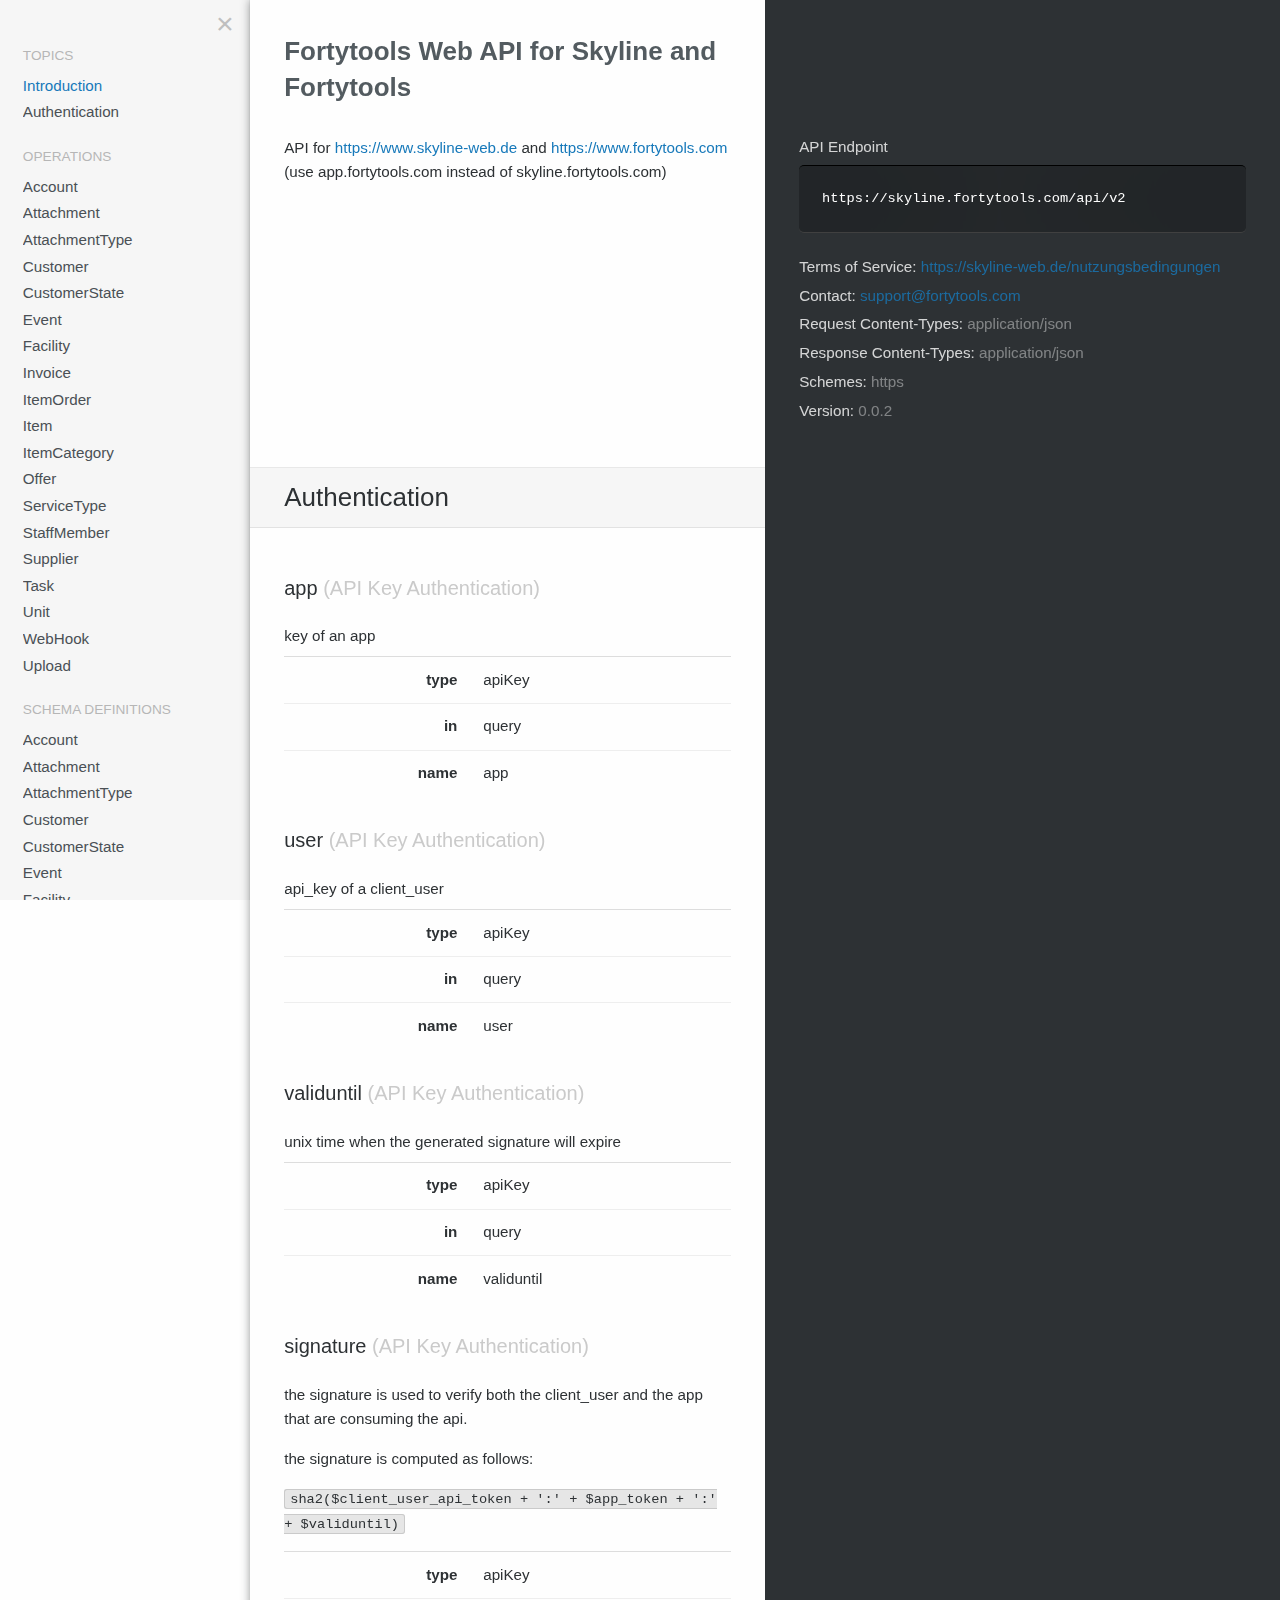
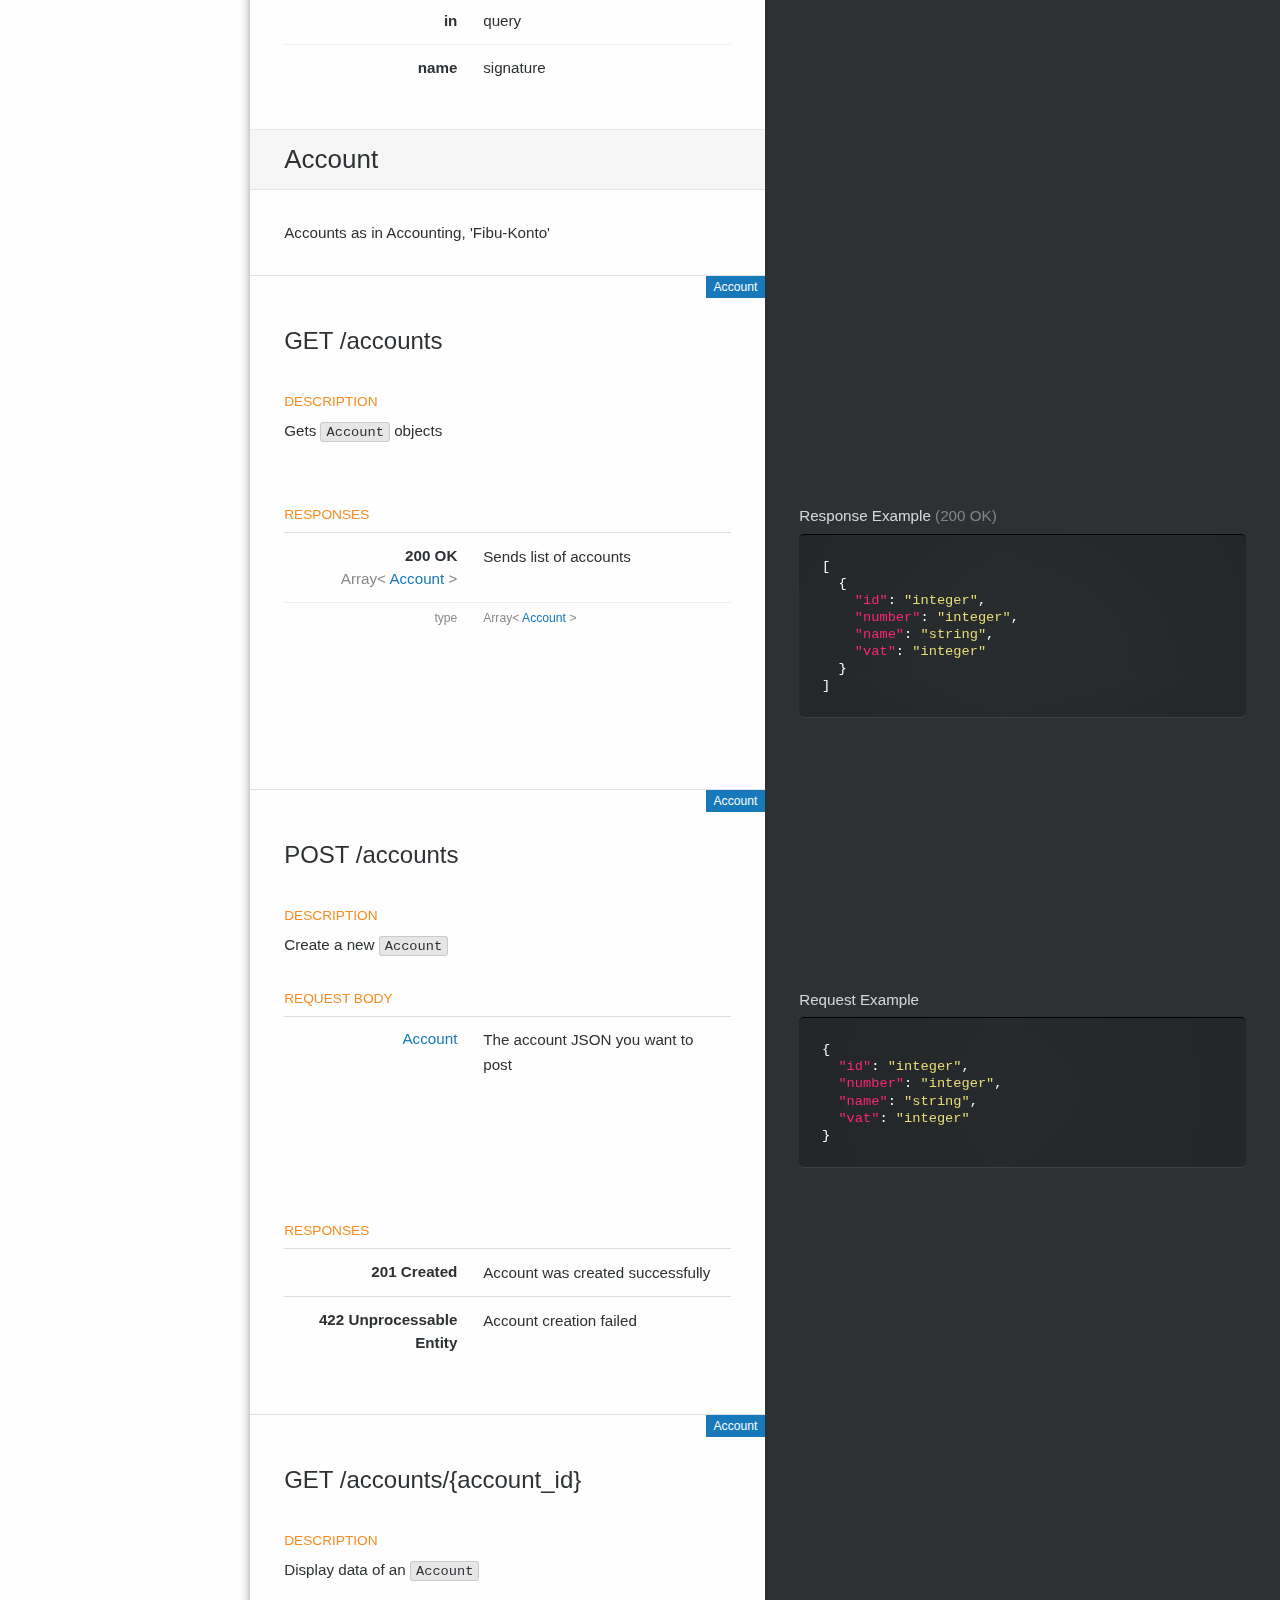
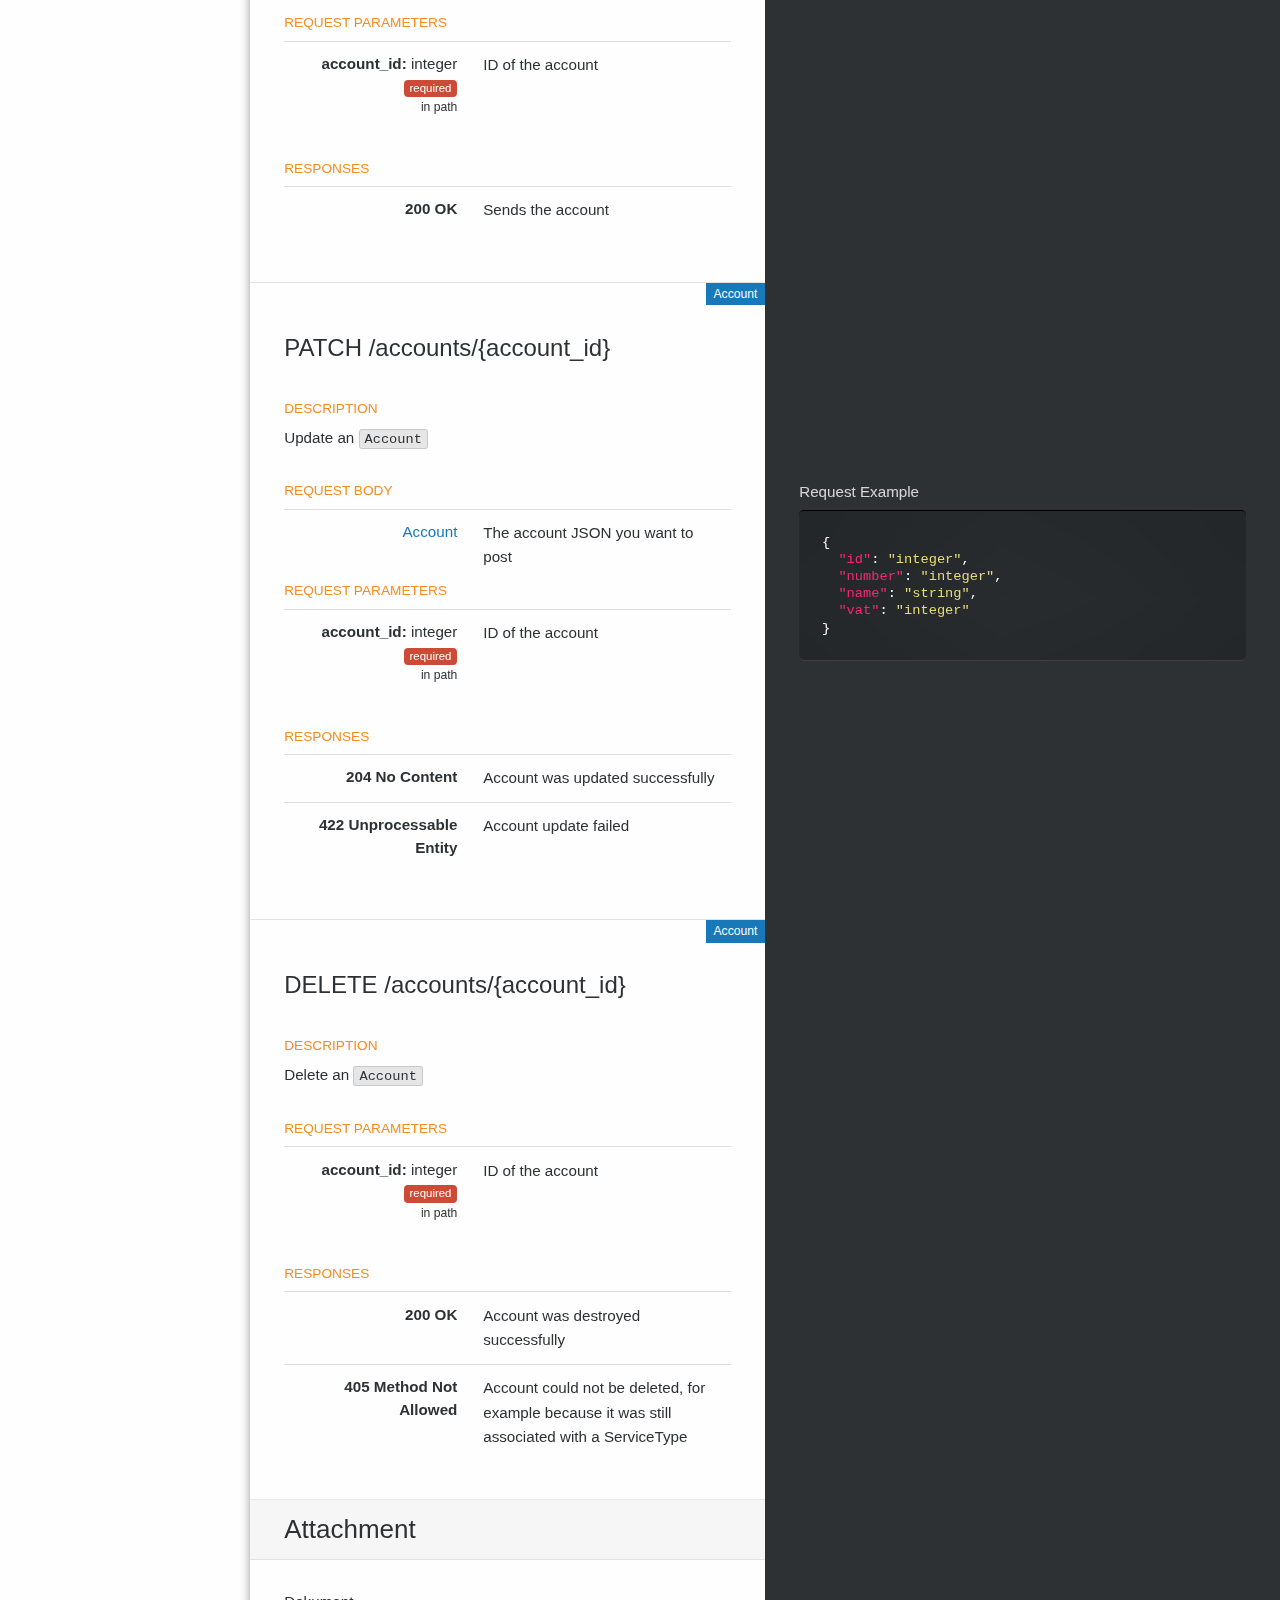
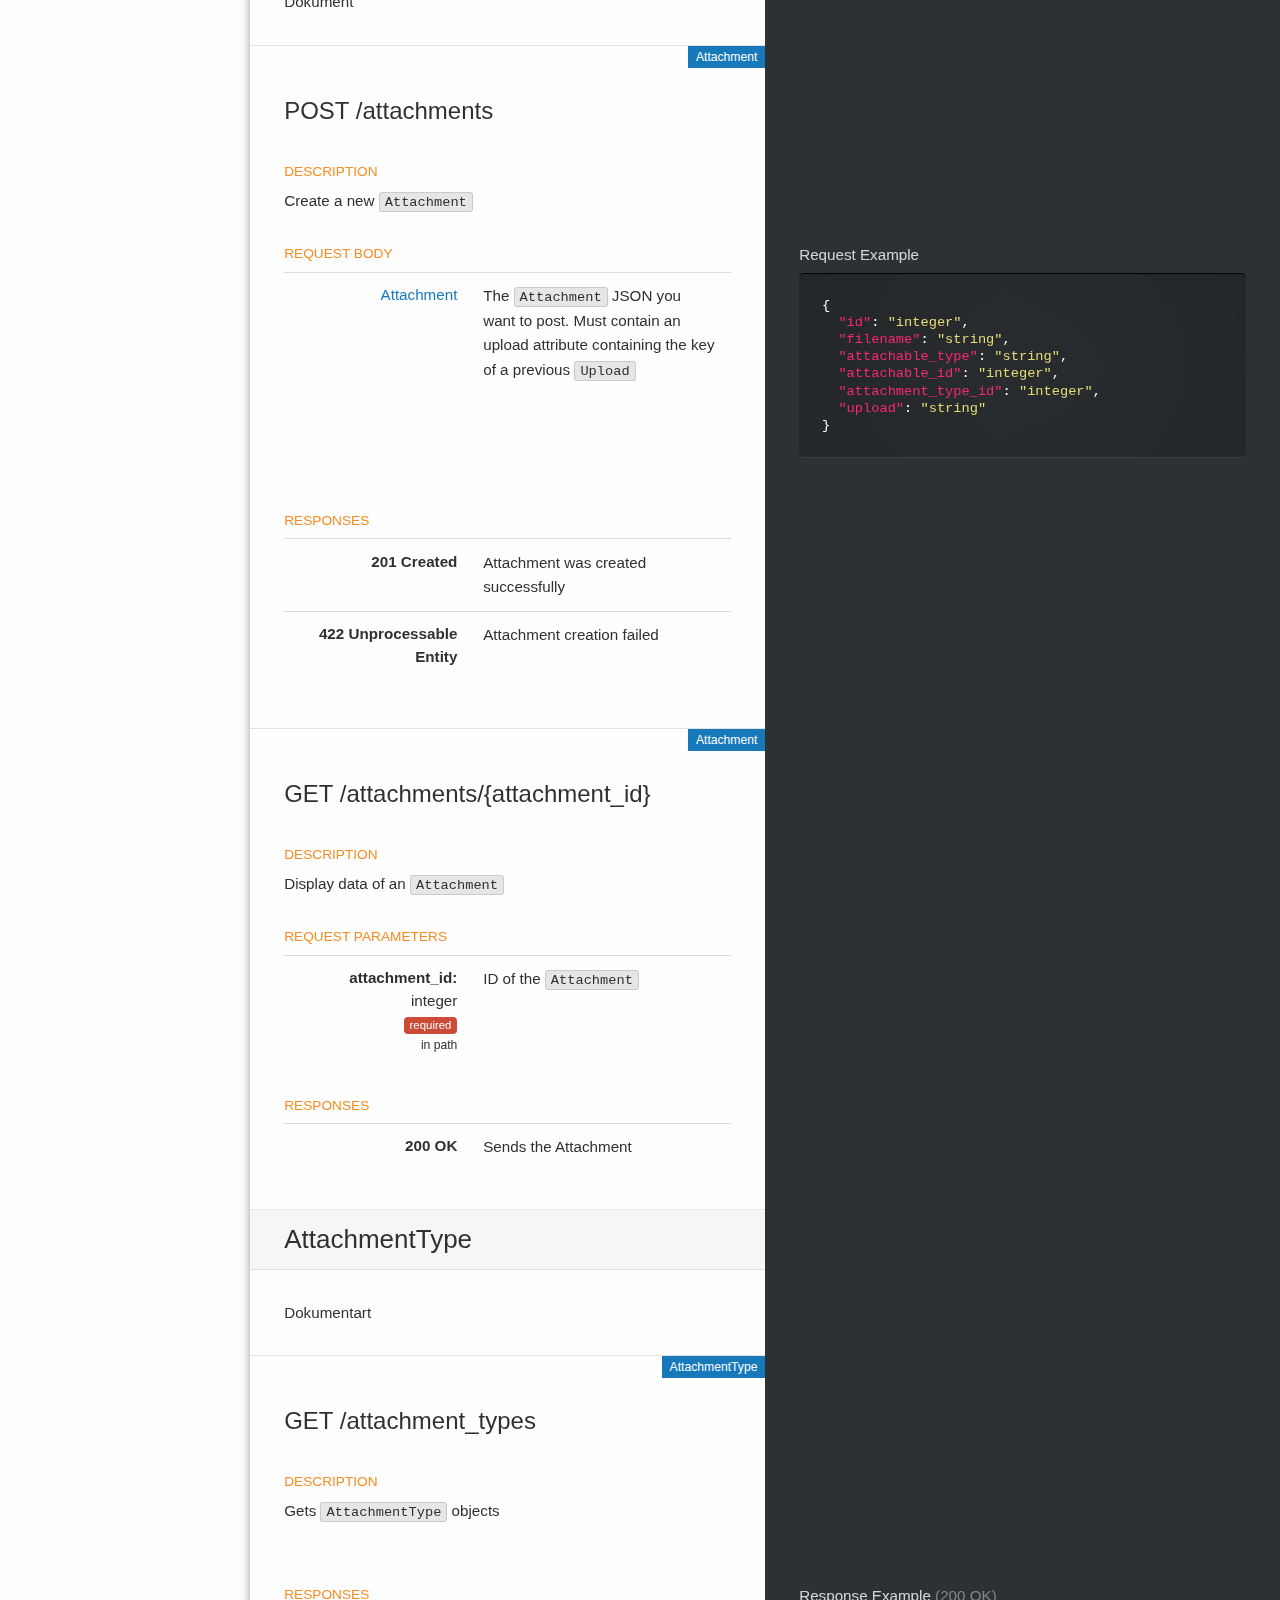
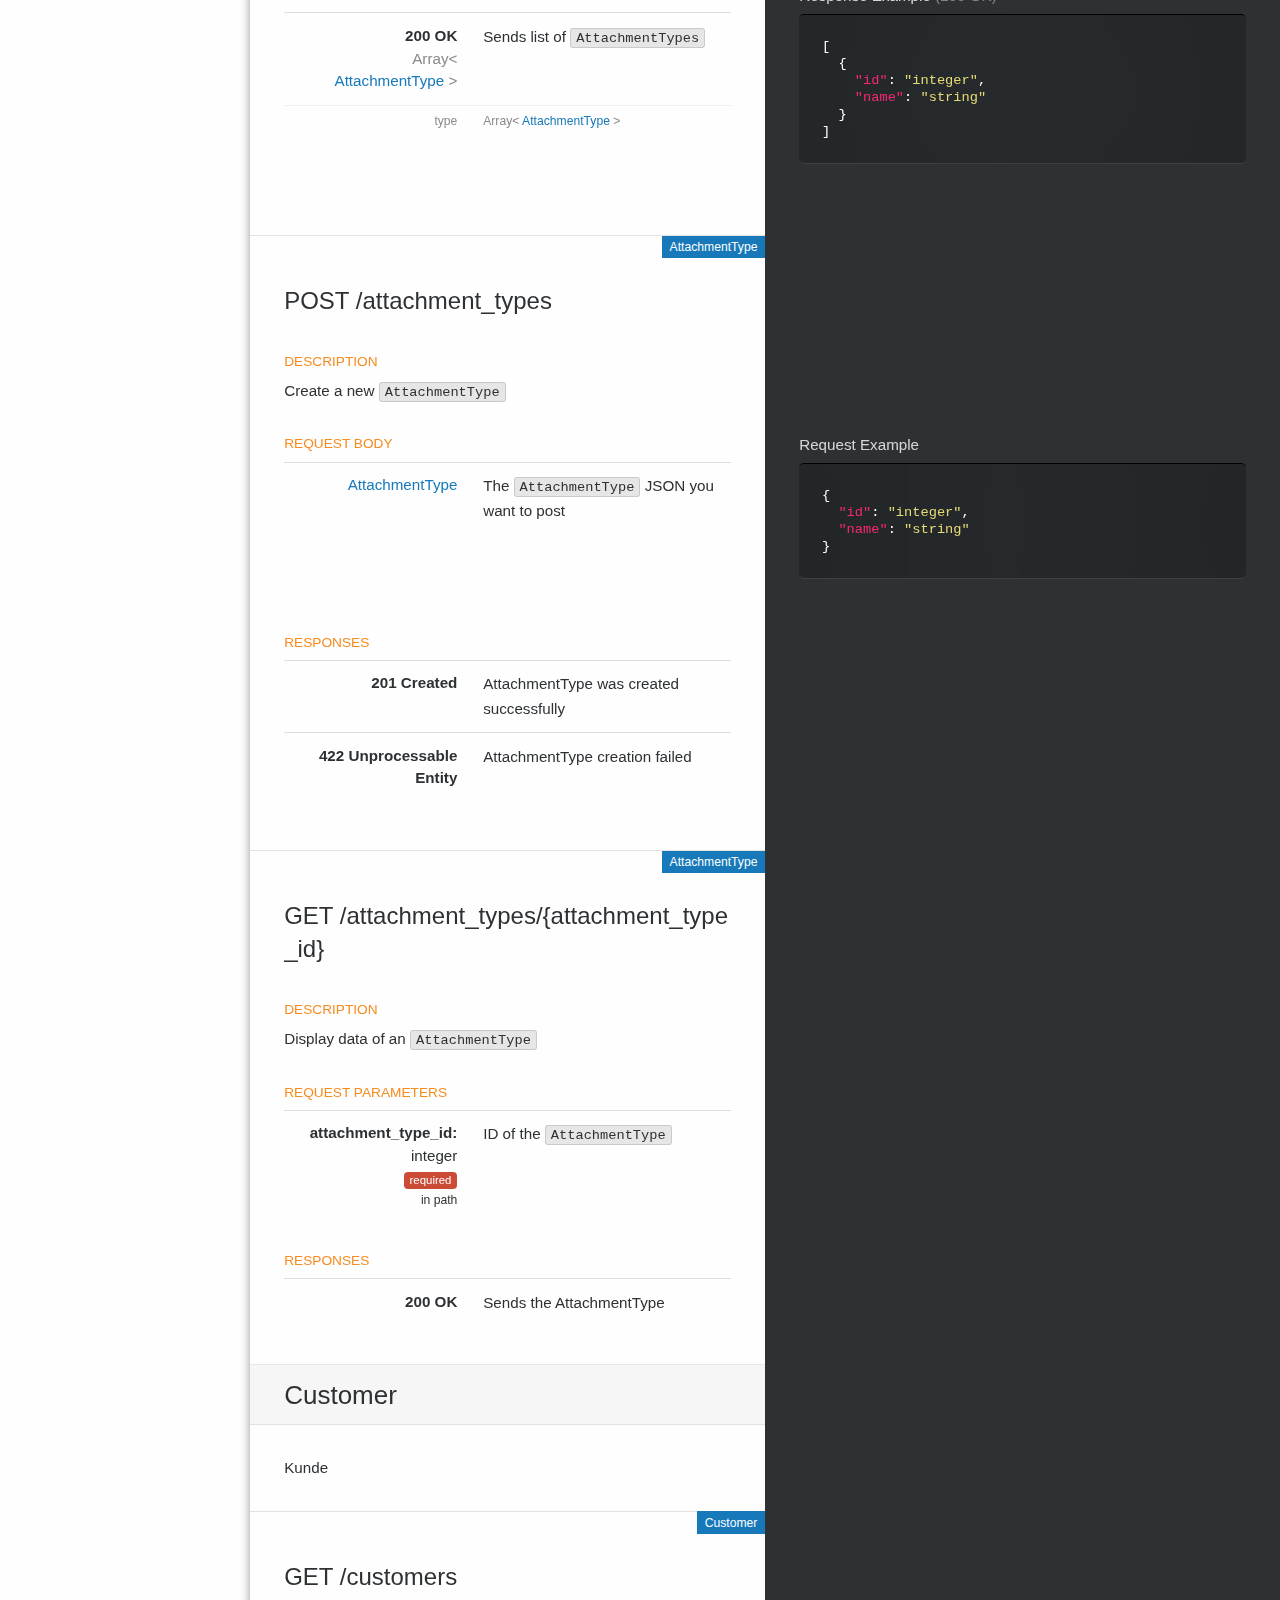
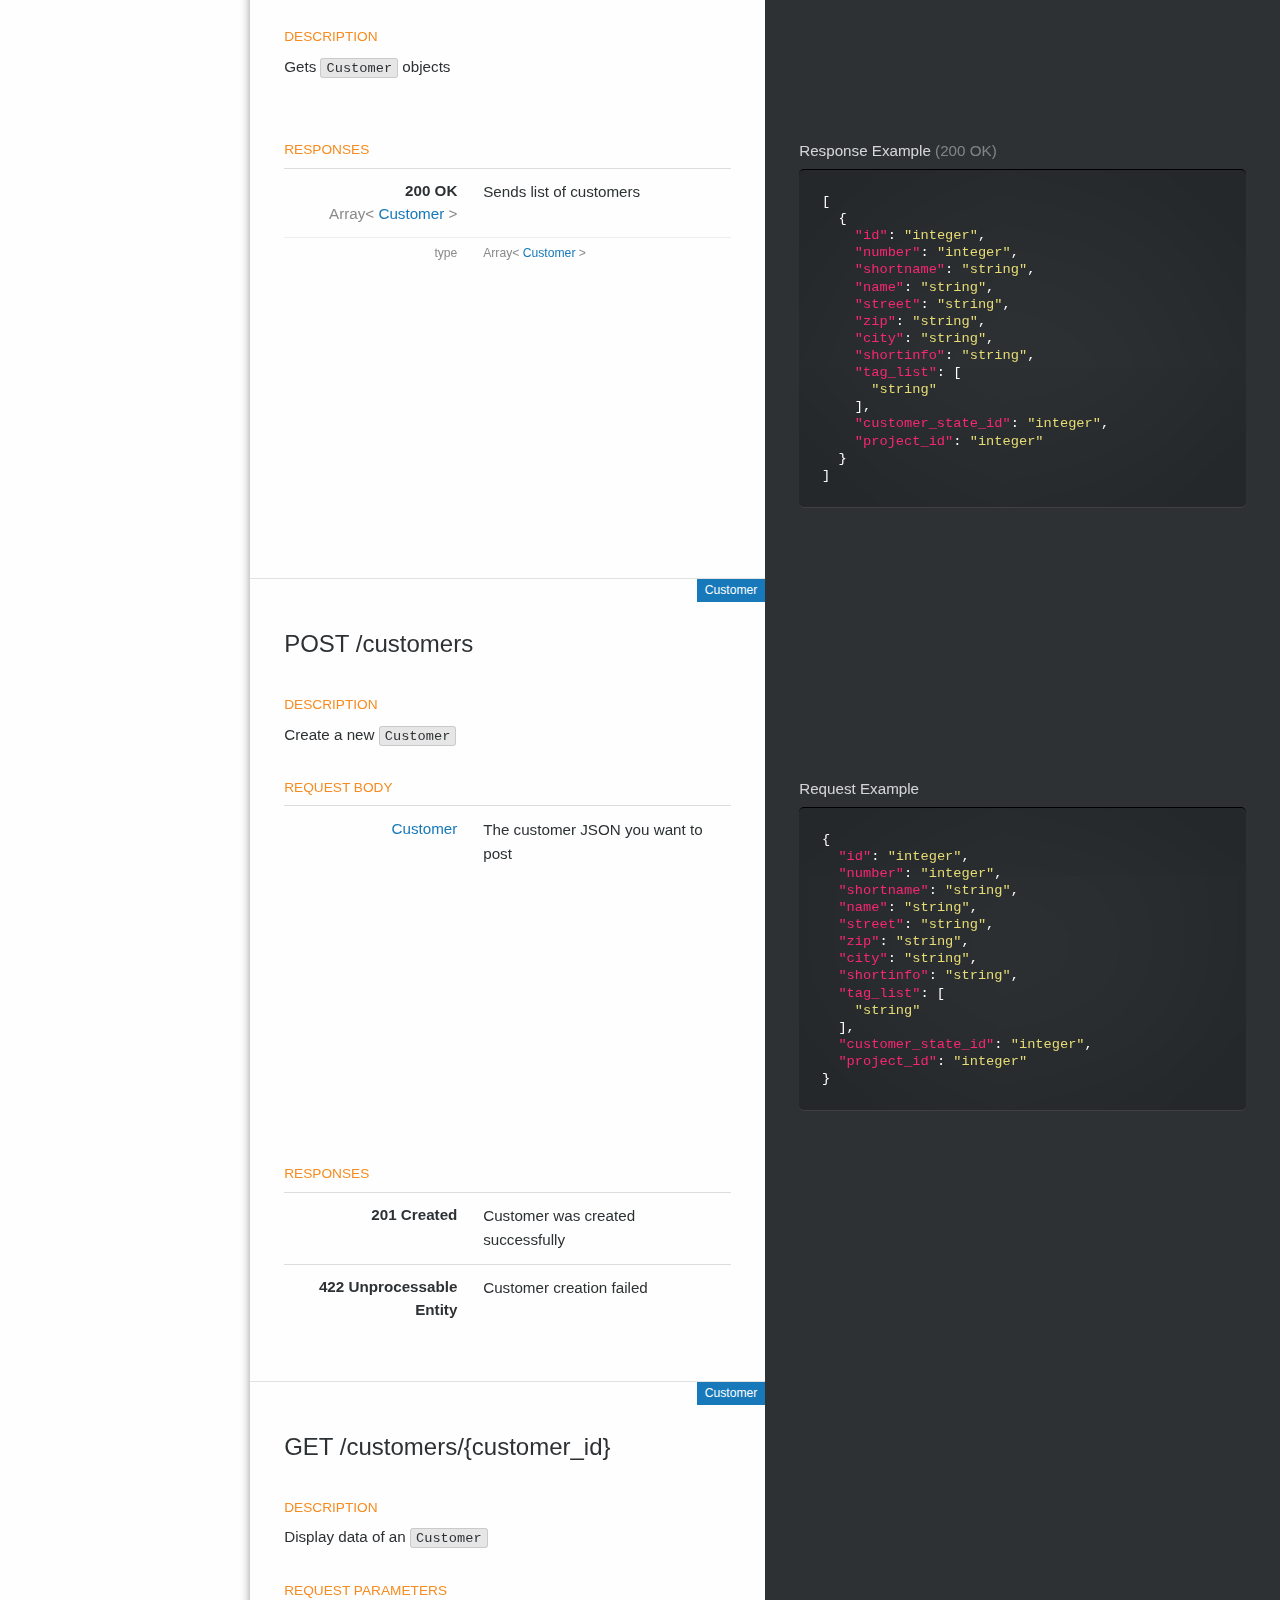
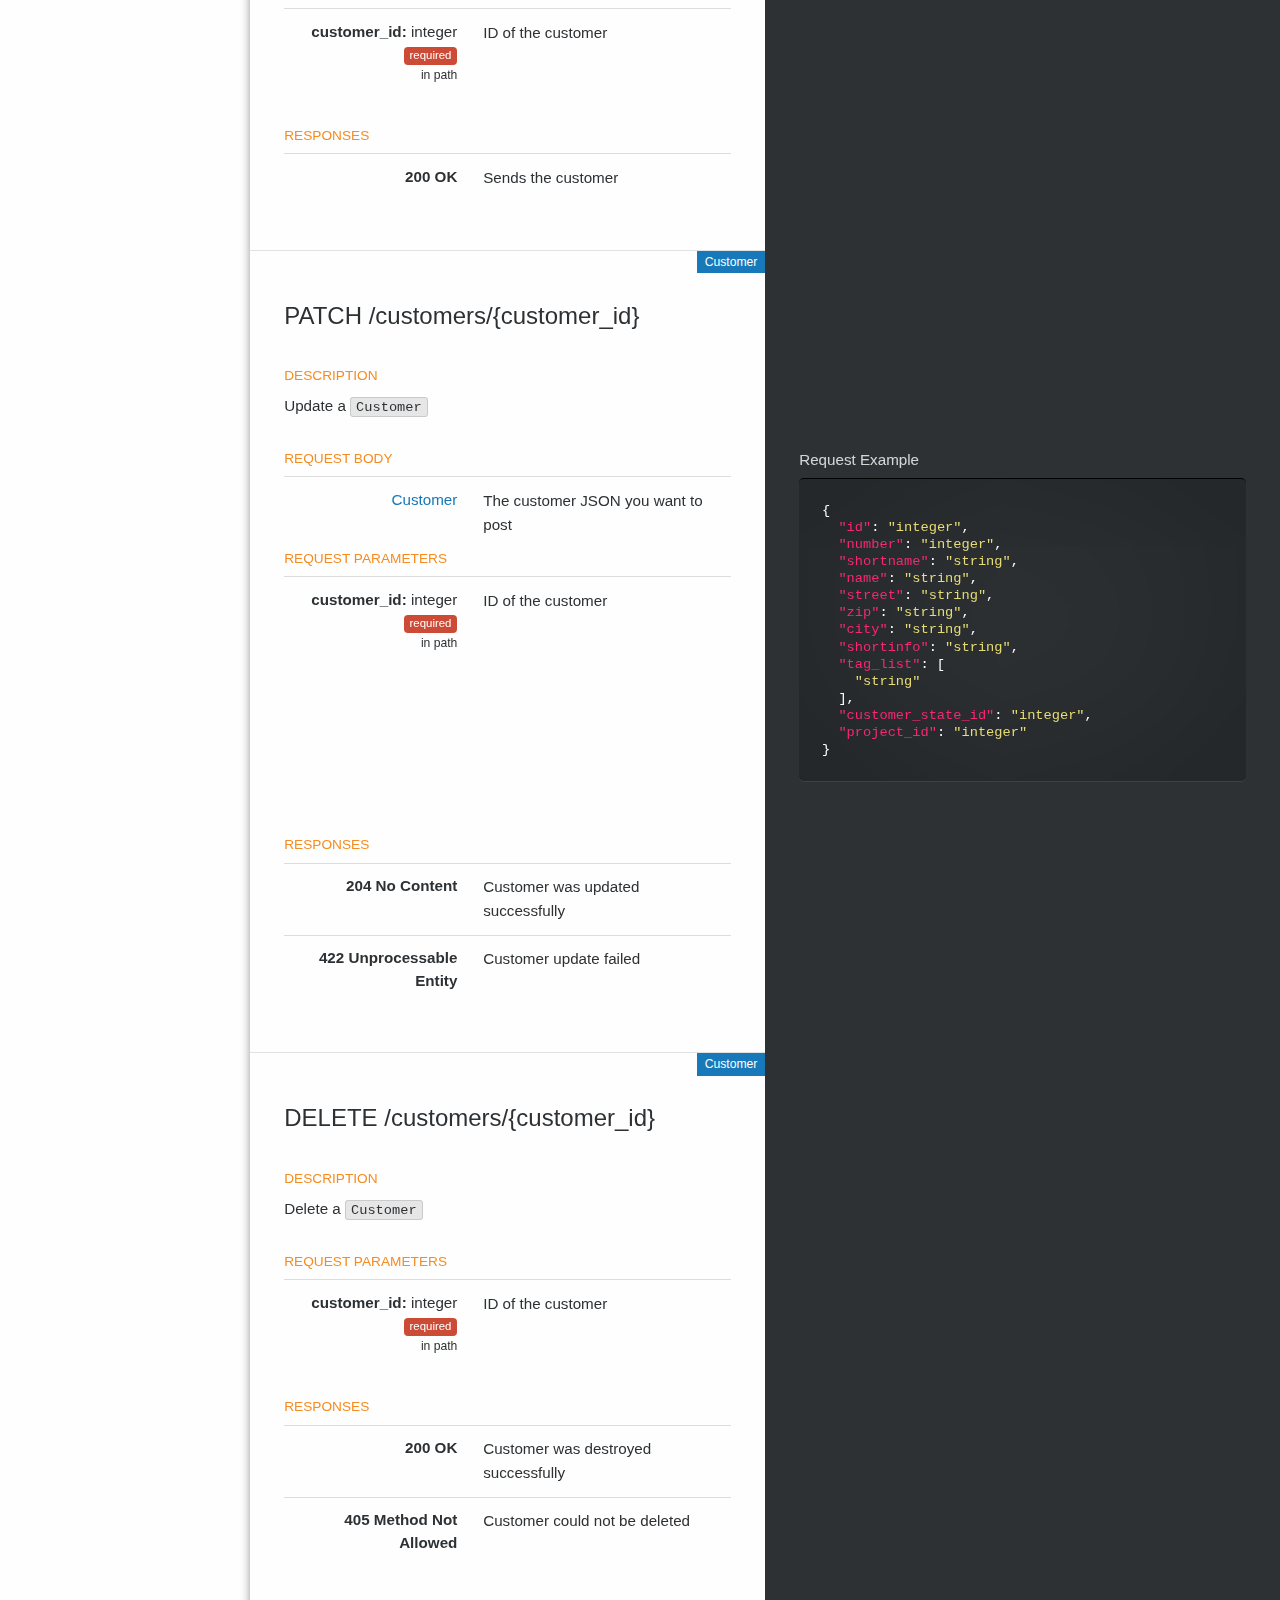
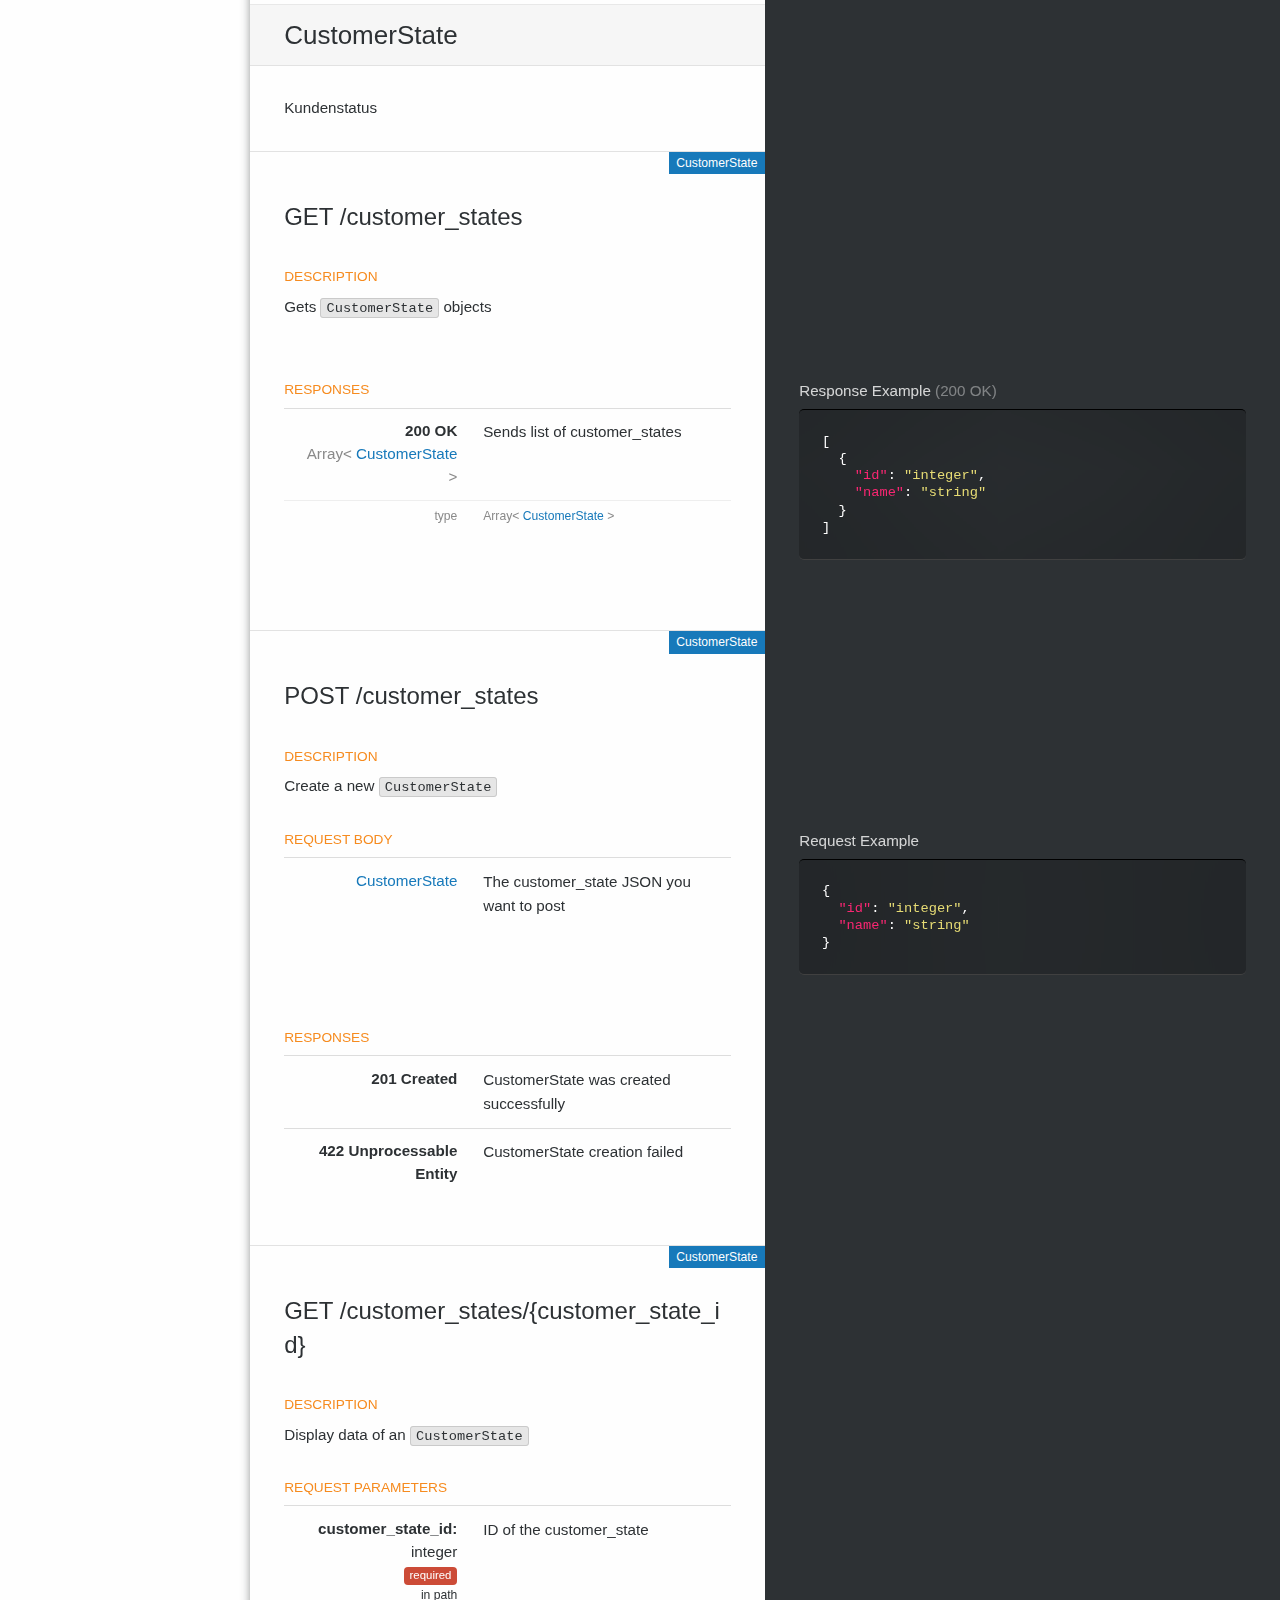
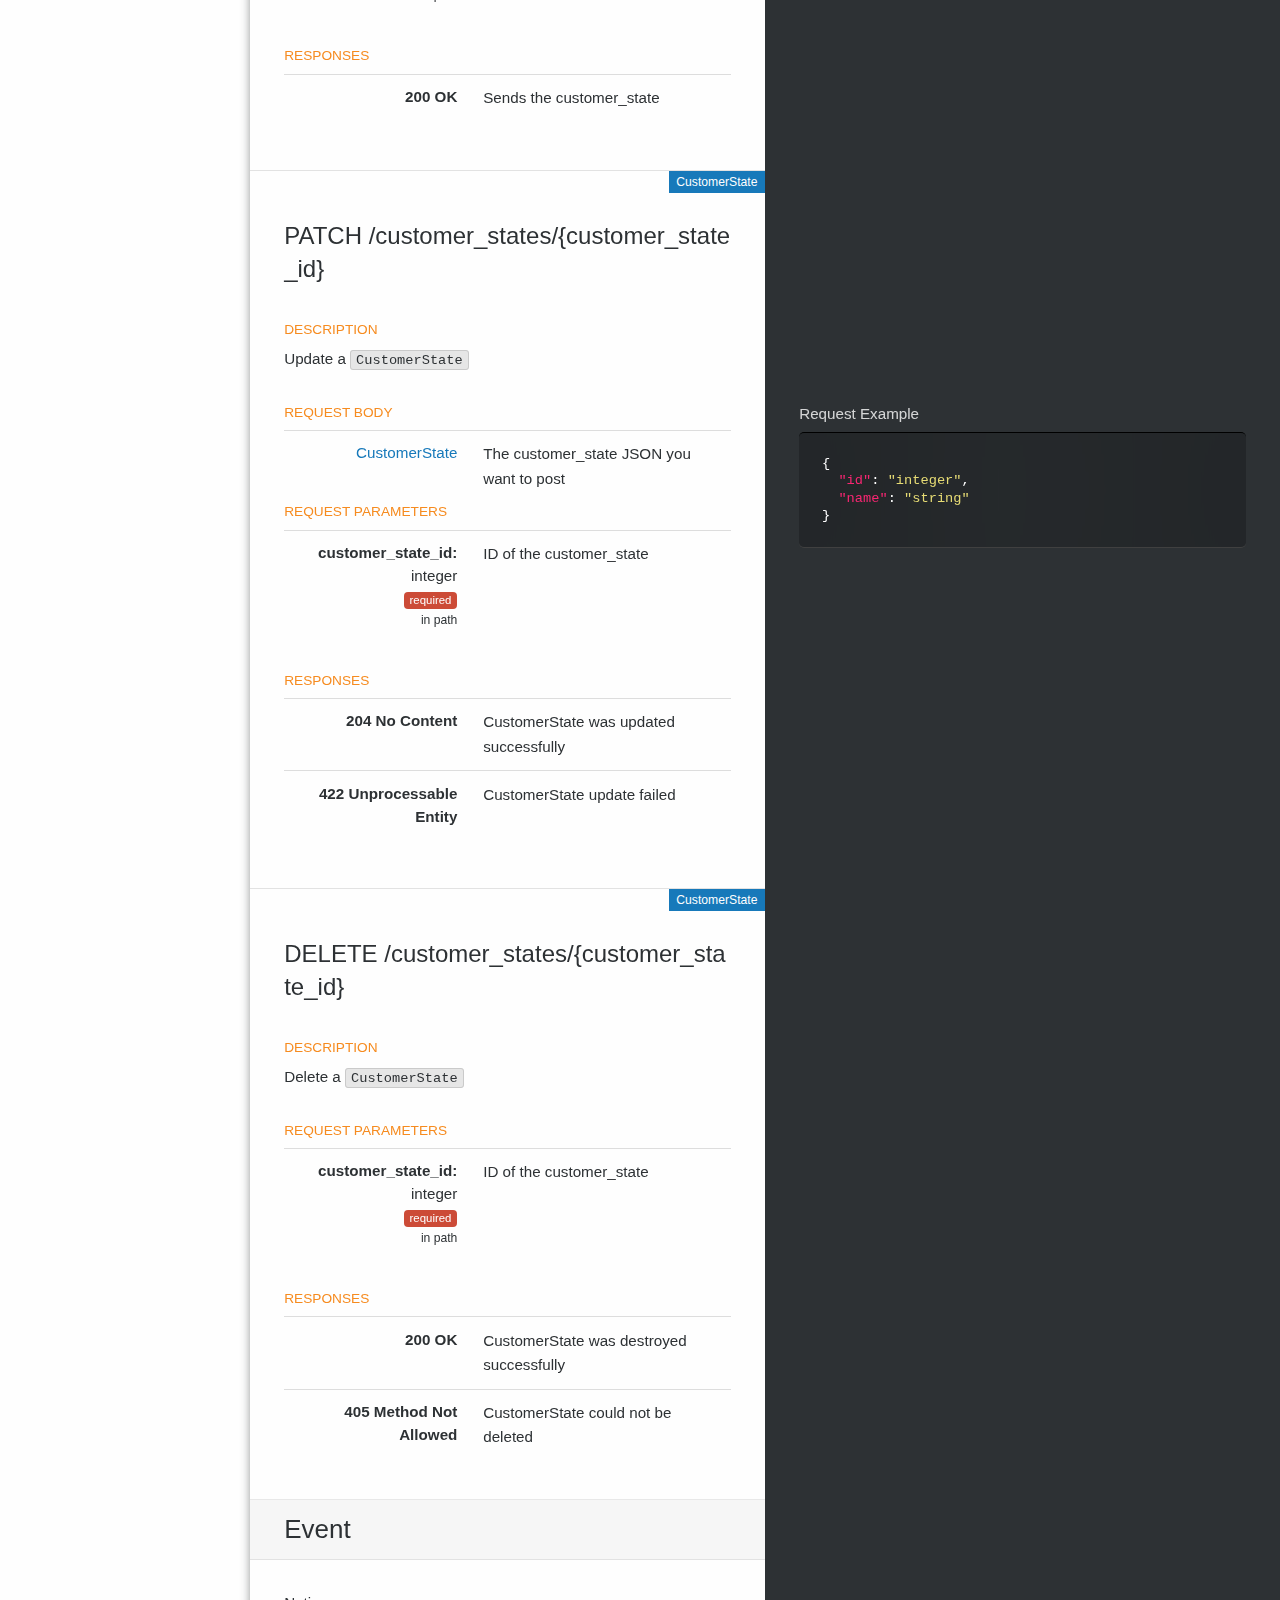
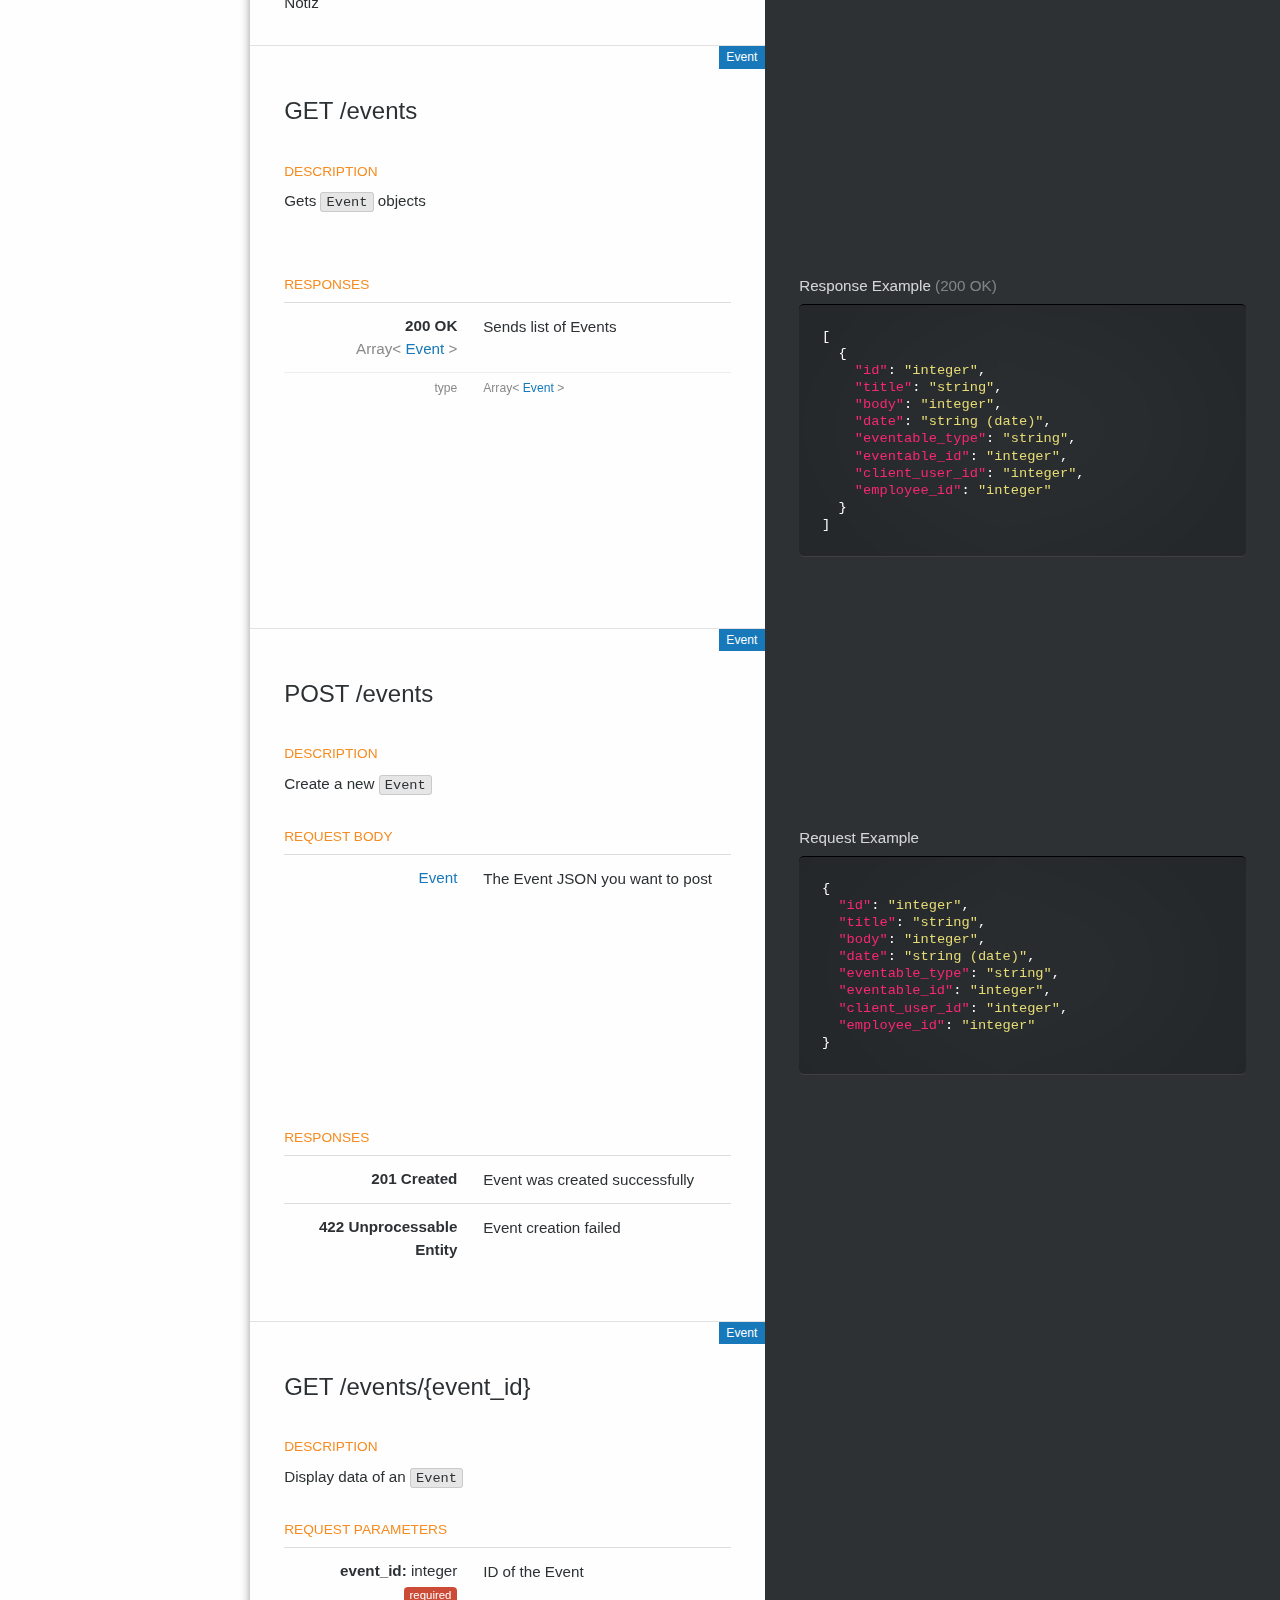
==== commit bf5d87ff: "Quickly add fortytools.com backlink" ====
--- a/index.html
+++ b/index.html
@@ -407,7 +407,7 @@
         </button>
         <div class="example-box doc-content"></div>
         <article>
-          <h1 class="doc-title">Fortytools Web API for Skyline and Skippr
+          <h1 class="doc-title">Fortytools Web API for Skyline and Fortytools
             <span>API Reference</span>
           </h1>
           <div id="introduction" data-traverse-target="introduction">
@@ -415,7 +415,7 @@
               <div class="doc-copy">
                 <p>API for
                   <a href="https://www.skyline-web.de">https://www.skyline-web.de</a> and
-                  <a href="https://www.skippr.com">https://www.skippr.com</a> (use skippr.fortytools.com instead of skyline.fortytools.com)</p>
+                  <a href="https://www.fortytools.com">https://www.fortytools.com</a> (use app.fortytools.com instead of skyline.fortytools.com)</p>
               </div>
               <div class="doc-examples">
                 <section>
@@ -9254,4 +9254,4 @@
       </div>
     </div>
   </body>
-</html>+</html>
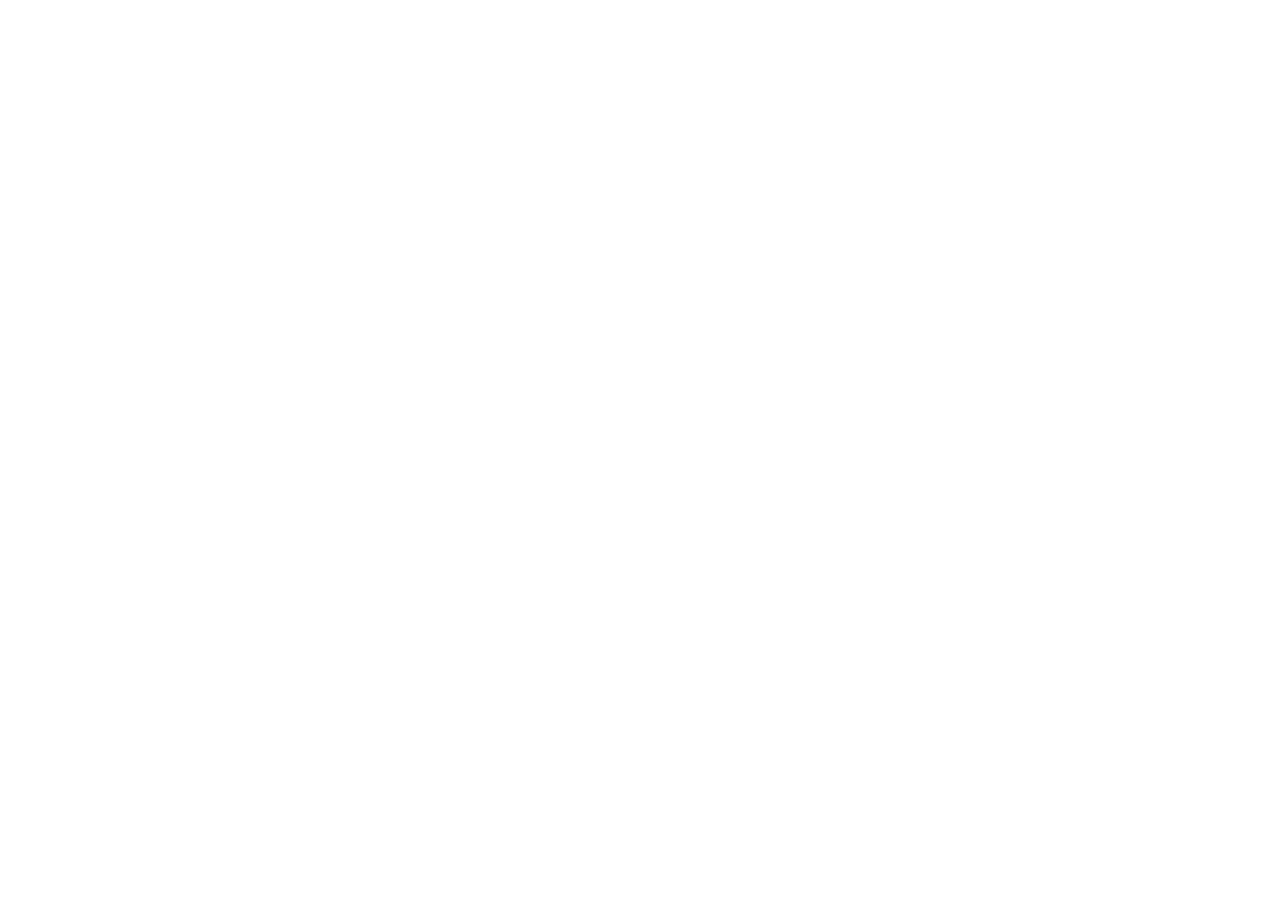
==== commit f531744c: "Replace spectacle by ReDoc" ====
--- a/index.html
+++ b/index.html
@@ -1,9257 +1,24 @@
-<!doctype html>
-<html class="no-js" lang="en">
+<!DOCTYPE html>
+<html>
   <head>
-    <meta charset="utf-8" />
-    <meta name="viewport" content="width=device-width, initial-scale=1.0" />
-    <title>Fortytools Web API for Skyline and Skippr | API Reference</title>
-    <link rel="stylesheet" href="stylesheets/foundation.min.css" />
-    <link rel="stylesheet" href="stylesheets/spectacle.min.css" />
-    <script src="https://code.jquery.com/jquery-2.1.4.min.js"></script>
-    <!-- <script src="javascripts/foundation.js"></script> -->
-    <script src="javascripts/spectacle.min.js"></script>
+    <title>Fortytools and Skyline Api Documentation</title>
+    <!-- needed for adaptive design -->
+    <meta charset="utf-8"/>
+    <meta name="viewport" content="width=device-width, initial-scale=1">
+    <link href="https://fonts.googleapis.com/css?family=Montserrat:300,400,700|Roboto:300,400,700" rel="stylesheet">
+
+    <!--
+    ReDoc doesn't change outer page styles
+    -->
+    <style>
+      body {
+        margin: 0;
+        padding: 0;
+      }
+    </style>
   </head>
-  <body id="spectacle">
-    <div id="page" class="drawer-layout drawer-slide-right-large">
-      <div id="sidebar">
-        <button class="close-button" aria-label="Close menu" type="button" data-drawer-close>
-          <span aria-hidden="true">×</span>
-        </button>
-        <nav id="nav" role="navigation">
-          <h5>Topics</h5>
-          <a href="#introduction">Introduction</a>
-          <a href="#authentication">Authentication</a>
-          <h5>Operations</h5>
-          <section>
-            <a href="#tag-Account">Account</a>
-            <ul>
-              <li>
-                <a href="#operation--accounts-get"> GET /accounts </a>
-              </li>
-              <li>
-                <a href="#operation--accounts-post"> POST /accounts </a>
-              </li>
-              <li>
-                <a href="#operation--accounts--account_id--get"> GET /accounts/{account_id} </a>
-              </li>
-              <li>
-                <a href="#operation--accounts--account_id--patch"> PATCH /accounts/{account_id} </a>
-              </li>
-              <li>
-                <a href="#operation--accounts--account_id--delete"> DELETE /accounts/{account_id} </a>
-              </li>
-            </ul>
-          </section>
-          <section>
-            <a href="#tag-Attachment">Attachment</a>
-            <ul>
-              <li>
-                <a href="#operation--attachments-post"> POST /attachments </a>
-              </li>
-              <li>
-                <a href="#operation--attachments--attachment_id--get"> GET /attachments/{attachment_id} </a>
-              </li>
-            </ul>
-          </section>
-          <section>
-            <a href="#tag-AttachmentType">AttachmentType</a>
-            <ul>
-              <li>
-                <a href="#operation--attachment_types-get"> GET /attachment_types </a>
-              </li>
-              <li>
-                <a href="#operation--attachment_types-post"> POST /attachment_types </a>
-              </li>
-              <li>
-                <a href="#operation--attachment_types--attachment_type_id--get"> GET /attachment_types/{attachment_type_id} </a>
-              </li>
-            </ul>
-          </section>
-          <section>
-            <a href="#tag-Customer">Customer</a>
-            <ul>
-              <li>
-                <a href="#operation--customers-get"> GET /customers </a>
-              </li>
-              <li>
-                <a href="#operation--customers-post"> POST /customers </a>
-              </li>
-              <li>
-                <a href="#operation--customers--customer_id--get"> GET /customers/{customer_id} </a>
-              </li>
-              <li>
-                <a href="#operation--customers--customer_id--patch"> PATCH /customers/{customer_id} </a>
-              </li>
-              <li>
-                <a href="#operation--customers--customer_id--delete"> DELETE /customers/{customer_id} </a>
-              </li>
-            </ul>
-          </section>
-          <section>
-            <a href="#tag-CustomerState">CustomerState</a>
-            <ul>
-              <li>
-                <a href="#operation--customer_states-get"> GET /customer_states </a>
-              </li>
-              <li>
-                <a href="#operation--customer_states-post"> POST /customer_states </a>
-              </li>
-              <li>
-                <a href="#operation--customer_states--customer_state_id--get"> GET /customer_states/{customer_state_id} </a>
-              </li>
-              <li>
-                <a href="#operation--customer_states--customer_state_id--patch"> PATCH /customer_states/{customer_state_id} </a>
-              </li>
-              <li>
-                <a href="#operation--customer_states--customer_state_id--delete"> DELETE /customer_states/{customer_state_id} </a>
-              </li>
-            </ul>
-          </section>
-          <section>
-            <a href="#tag-Event">Event</a>
-            <ul>
-              <li>
-                <a href="#operation--events-get"> GET /events </a>
-              </li>
-              <li>
-                <a href="#operation--events-post"> POST /events </a>
-              </li>
-              <li>
-                <a href="#operation--events--event_id--get"> GET /events/{event_id} </a>
-              </li>
-              <li>
-                <a href="#operation--events--event_id--patch"> PATCH /events/{event_id} </a>
-              </li>
-              <li>
-                <a href="#operation--events--event_id--delete"> DELETE /events/{event_id} </a>
-              </li>
-            </ul>
-          </section>
-          <section>
-            <a href="#tag-Facility">Facility</a>
-            <ul>
-              <li>
-                <a href="#operation--customers--customer_id--facilities-get"> GET /customers/{customer_id}/facilities </a>
-              </li>
-              <li>
-                <a href="#operation--customers--customer_id--facilities-post"> POST /customers/{customer_id}/facilities </a>
-              </li>
-              <li>
-                <a href="#operation--customers--customer_id--facilities--facility_id--get"> GET /customers/{customer_id}/facilities/{facility_id} </a>
-              </li>
-              <li>
-                <a href="#operation--customers--customer_id--facilities--facility_id--patch"> PATCH /customers/{customer_id}/facilities/{facility_id} </a>
-              </li>
-              <li>
-                <a href="#operation--customers--customer_id--facilities--facility_id--delete"> DELETE /customers/{customer_id}/facilities/{facility_id} </a>
-              </li>
-            </ul>
-          </section>
-          <section>
-            <a href="#tag-Invoice">Invoice</a>
-            <ul>
-              <li>
-                <a href="#operation--invoices-get"> GET /invoices </a>
-              </li>
-              <li>
-                <a href="#operation--invoices-post"> POST /invoices </a>
-              </li>
-              <li>
-                <a href="#operation--invoices--invoice_id--get"> GET /invoices/{invoice_id} </a>
-              </li>
-              <li>
-                <a href="#operation--invoices--invoice_id--patch"> PATCH /invoices/{invoice_id} </a>
-              </li>
-              <li>
-                <a href="#operation--invoices--invoice_id--delete"> DELETE /invoices/{invoice_id} </a>
-              </li>
-              <li>
-                <a href="#operation--invoices--invoice_id--cancel-post"> POST /invoices/{invoice_id}/cancel </a>
-              </li>
-              <li>
-                <a href="#operation--invoices--invoice_id--print-put"> PUT /invoices/{invoice_id}/print </a>
-              </li>
-            </ul>
-          </section>
-          <section>
-            <a href="#tag-ItemOrder">ItemOrder</a>
-            <ul>
-              <li>
-                <a href="#operation--item_orders-get"> GET /item_orders </a>
-              </li>
-              <li>
-                <a href="#operation--item_orders-post"> POST /item_orders </a>
-              </li>
-              <li>
-                <a href="#operation--item_orders--item_order_id--get"> GET /item_orders/{item_order_id} </a>
-              </li>
-              <li>
-                <a href="#operation--item_orders--item_order_id--patch"> PATCH /item_orders/{item_order_id} </a>
-              </li>
-              <li>
-                <a href="#operation--item_orders--item_order_id--delete"> DELETE /item_orders/{item_order_id} </a>
-              </li>
-              <li>
-                <a href="#operation--item_orders--item_order_id--print-put"> PUT /item_orders/{item_order_id}/print </a>
-              </li>
-            </ul>
-          </section>
-          <section>
-            <a href="#tag-Item">Item</a>
-            <ul>
-              <li>
-                <a href="#operation--items-get"> GET /items </a>
-              </li>
-              <li>
-                <a href="#operation--items-post"> POST /items </a>
-              </li>
-              <li>
-                <a href="#operation--items--item_id--get"> GET /items/{item_id} </a>
-              </li>
-              <li>
-                <a href="#operation--items--item_id--patch"> PATCH /items/{item_id} </a>
-              </li>
-              <li>
-                <a href="#operation--items--item_id--delete"> DELETE /items/{item_id} </a>
-              </li>
-            </ul>
-          </section>
-          <section>
-            <a href="#tag-ItemCategory">ItemCategory</a>
-            <ul>
-              <li>
-                <a href="#operation--item_categories-get"> GET /item_categories </a>
-              </li>
-              <li>
-                <a href="#operation--item_categories-post"> POST /item_categories </a>
-              </li>
-              <li>
-                <a href="#operation--item_categories--item_category_id--get"> GET /item_categories/{item_category_id} </a>
-              </li>
-              <li>
-                <a href="#operation--item_categories--item_category_id--patch"> PATCH /item_categories/{item_category_id} </a>
-              </li>
-              <li>
-                <a href="#operation--item_categories--item_category_id--delete"> DELETE /item_categories/{item_category_id} </a>
-              </li>
-            </ul>
-          </section>
-          <section>
-            <a href="#tag-Offer">Offer</a>
-            <ul>
-              <li>
-                <a href="#operation--offers-get"> GET /offers </a>
-              </li>
-              <li>
-                <a href="#operation--offers-post"> POST /offers </a>
-              </li>
-              <li>
-                <a href="#operation--offers--offer_id--get"> GET /offers/{offer_id} </a>
-              </li>
-              <li>
-                <a href="#operation--offers--offer_id--patch"> PATCH /offers/{offer_id} </a>
-              </li>
-              <li>
-                <a href="#operation--offers--offer_id--delete"> DELETE /offers/{offer_id} </a>
-              </li>
-              <li>
-                <a href="#operation--offers--offer_id--print-put"> PUT /offers/{offer_id}/print </a>
-              </li>
-            </ul>
-          </section>
-          <section>
-            <a href="#tag-ServiceType">ServiceType</a>
-            <ul>
-              <li>
-                <a href="#operation--service_types-get"> GET /service_types </a>
-              </li>
-              <li>
-                <a href="#operation--service_types-post"> POST /service_types </a>
-              </li>
-              <li>
-                <a href="#operation--service_types--service_type_id--get"> GET /service_types/{service_type_id} </a>
-              </li>
-              <li>
-                <a href="#operation--service_types--service_type_id--patch"> PATCH /service_types/{service_type_id} </a>
-              </li>
-              <li>
-                <a href="#operation--service_types--service_type_id--delete"> DELETE /service_types/{service_type_id} </a>
-              </li>
-            </ul>
-          </section>
-          <section>
-            <a href="#tag-StaffMember">StaffMember</a>
-            <ul>
-              <li>
-                <a href="#operation--staff_members-get"> GET /staff_members </a>
-              </li>
-              <li>
-                <a href="#operation--staff_members--staff_member_id--get"> GET /staff_members/{staff_member_id} </a>
-              </li>
-            </ul>
-          </section>
-          <section>
-            <a href="#tag-Supplier">Supplier</a>
-            <ul>
-              <li>
-                <a href="#operation--suppliers-get"> GET /suppliers </a>
-              </li>
-              <li>
-                <a href="#operation--suppliers-post"> POST /suppliers </a>
-              </li>
-              <li>
-                <a href="#operation--suppliers--supplier_id--get"> GET /suppliers/{supplier_id} </a>
-              </li>
-              <li>
-                <a href="#operation--suppliers--supplier_id--patch"> PATCH /suppliers/{supplier_id} </a>
-              </li>
-              <li>
-                <a href="#operation--suppliers--supplier_id--delete"> DELETE /suppliers/{supplier_id} </a>
-              </li>
-            </ul>
-          </section>
-          <section>
-            <a href="#tag-Task">Task</a>
-            <ul>
-              <li>
-                <a href="#operation--tasks-get"> GET /tasks </a>
-              </li>
-              <li>
-                <a href="#operation--tasks-post"> POST /tasks </a>
-              </li>
-              <li>
-                <a href="#operation--tasks--task_id--get"> GET /tasks/{task_id} </a>
-              </li>
-              <li>
-                <a href="#operation--tasks--task_id--patch"> PATCH /tasks/{task_id} </a>
-              </li>
-              <li>
-                <a href="#operation--tasks--task_id--delete"> DELETE /tasks/{task_id} </a>
-              </li>
-            </ul>
-          </section>
-          <section>
-            <a href="#tag-Unit">Unit</a>
-            <ul>
-              <li>
-                <a href="#operation--units-get"> GET /units </a>
-              </li>
-              <li>
-                <a href="#operation--units-post"> POST /units </a>
-              </li>
-              <li>
-                <a href="#operation--units--unit_id--get"> GET /units/{unit_id} </a>
-              </li>
-              <li>
-                <a href="#operation--units--unit_id--patch"> PATCH /units/{unit_id} </a>
-              </li>
-              <li>
-                <a href="#operation--units--unit_id--delete"> DELETE /units/{unit_id} </a>
-              </li>
-            </ul>
-          </section>
-          <section>
-            <a href="#tag-WebHook">WebHook</a>
-            <ul>
-              <li>
-                <a href="#operation--web_hooks-get"> GET /web_hooks </a>
-              </li>
-              <li>
-                <a href="#operation--web_hooks-post"> POST /web_hooks </a>
-              </li>
-              <li>
-                <a href="#operation--web_hooks--web_hook_id--get"> GET /web_hooks/{web_hook_id} </a>
-              </li>
-              <li>
-                <a href="#operation--web_hooks--web_hook_id--patch"> PATCH /web_hooks/{web_hook_id} </a>
-              </li>
-              <li>
-                <a href="#operation--web_hooks--web_hook_id--delete"> DELETE /web_hooks/{web_hook_id} </a>
-              </li>
-            </ul>
-          </section>
-          <section>
-            <a href="#tag-Upload">Upload</a>
-            <ul>
-              <li>
-                <a href="#operation--uploads-post"> POST /uploads </a>
-              </li>
-            </ul>
-          </section>
-          <h5>Schema Definitions</h5>
-          <a href="#definition-Account"> Account </a>
-          <a href="#definition-Attachment"> Attachment </a>
-          <a href="#definition-AttachmentType"> AttachmentType </a>
-          <a href="#definition-Customer"> Customer </a>
-          <a href="#definition-CustomerState"> CustomerState </a>
-          <a href="#definition-Event"> Event </a>
-          <a href="#definition-Facility"> Facility </a>
-          <a href="#definition-Invoice"> Invoice </a>
-          <a href="#definition-InvoiceLineItem"> InvoiceLineItem </a>
-          <a href="#definition-ItemOrder"> ItemOrder </a>
-          <a href="#definition-ItemOrderLineItem"> ItemOrderLineItem </a>
-          <a href="#definition-Offer"> Offer </a>
-          <a href="#definition-OfferLineItem"> OfferLineItem </a>
-          <a href="#definition-ItemCategory"> ItemCategory </a>
-          <a href="#definition-Item"> Item </a>
-          <a href="#definition-ServiceType"> ServiceType </a>
-          <a href="#definition-StaffMember"> StaffMember </a>
-          <a href="#definition-Supplier"> Supplier </a>
-          <a href="#definition-Task"> Task </a>
-          <a href="#definition-Unit"> Unit </a>
-          <a href="#definition-WebHook"> WebHook </a>
-        </nav>
-      </div>
-      <div id="docs" class="row collapse expanded drawer" data-drawer>
-        <button class="floating-menu-icon" type="button" data-drawer-slide="right">
-          <span class="hamburger"></span>
-        </button>
-        <div class="example-box doc-content"></div>
-        <article>
-          <h1 class="doc-title">Fortytools Web API for Skyline and Fortytools
-            <span>API Reference</span>
-          </h1>
-          <div id="introduction" data-traverse-target="introduction">
-            <div class="doc-row">
-              <div class="doc-copy">
-                <p>API for
-                  <a href="https://www.skyline-web.de">https://www.skyline-web.de</a> and
-                  <a href="https://www.fortytools.com">https://www.fortytools.com</a> (use app.fortytools.com instead of skyline.fortytools.com)</p>
-              </div>
-              <div class="doc-examples">
-                <section>
-                  <h5>API Endpoint</h5>
-                  <!-- <div class="hljs"> --><pre><code>https://skyline.fortytools.com/api/v2</code></pre>
-                  <!-- </div> -->
-                  <h5>Terms of Service:
-                    <a href="https://skyline-web.de/nutzungsbedingungen">https://skyline-web.de/nutzungsbedingungen</a>
-                  </h5>
-                  <h5>Contact:
-                    <a href="mailto:support@fortytools.com">support@fortytools.com</a>
-                  </h5>
-                  <h5>Request Content-Types:
-                    <span>application/json</span>
-                  </h5>
-                  <h5>Response Content-Types:
-                    <span>application/json</span>
-                  </h5>
-                  <h5>Schemes:
-                    <span>https</span>
-                  </h5>
-                  <h5>Version:
-                    <span>0.0.2</span>
-                  </h5>
-                </section>
-              </div>
-            </div>
-          </div>
-          <!-- <h1 id="security" data-traverse-target="security">Security</h1> -->
-          <h1 id="authentication" data-traverse-target="authentication">Authentication</h1>
-          <div id="security-definition-app" class="panel">
-            <div class="doc-row">
-              <div class="doc-copy">
-                <h3 class="security-definition-title">
-                  <span class="security-name">app</span>
-                  <span class="swagger-security-definition-apiKey"></span>
-                </h3>
-                <section class="security-definition-description">
-                  <p>key of an app</p>
-                </section>
-                <section class="swagger-security-definition-properties">
-                  <div class="prop-row security-definition-property">
-                    <div class="prop-name">
-                      <div class="prop-title security-definition-property-name">type</div>
-                    </div>
-                    <div class="prop-value security-definition-property-type"> apiKey </div>
-                  </div>
-                  <div class="prop-row security-definition-property">
-                    <div class="prop-name">
-                      <div class="prop-title security-definition-property-name">in</div>
-                    </div>
-                    <div class="prop-value security-definition-property-type"> query </div>
-                  </div>
-                  <div class="prop-row security-definition-property">
-                    <div class="prop-name">
-                      <div class="prop-title security-definition-property-name">name</div>
-                    </div>
-                    <div class="prop-value security-definition-property-type"> app </div>
-                  </div>
-                </section>
-              </div>
-            </div>
-          </div>
-          <div id="security-definition-user" class="panel">
-            <div class="doc-row">
-              <div class="doc-copy">
-                <h3 class="security-definition-title">
-                  <span class="security-name">user</span>
-                  <span class="swagger-security-definition-apiKey"></span>
-                </h3>
-                <section class="security-definition-description">
-                  <p>api_key of a client_user</p>
-                </section>
-                <section class="swagger-security-definition-properties">
-                  <div class="prop-row security-definition-property">
-                    <div class="prop-name">
-                      <div class="prop-title security-definition-property-name">type</div>
-                    </div>
-                    <div class="prop-value security-definition-property-type"> apiKey </div>
-                  </div>
-                  <div class="prop-row security-definition-property">
-                    <div class="prop-name">
-                      <div class="prop-title security-definition-property-name">in</div>
-                    </div>
-                    <div class="prop-value security-definition-property-type"> query </div>
-                  </div>
-                  <div class="prop-row security-definition-property">
-                    <div class="prop-name">
-                      <div class="prop-title security-definition-property-name">name</div>
-                    </div>
-                    <div class="prop-value security-definition-property-type"> user </div>
-                  </div>
-                </section>
-              </div>
-            </div>
-          </div>
-          <div id="security-definition-validuntil" class="panel">
-            <div class="doc-row">
-              <div class="doc-copy">
-                <h3 class="security-definition-title">
-                  <span class="security-name">validuntil</span>
-                  <span class="swagger-security-definition-apiKey"></span>
-                </h3>
-                <section class="security-definition-description">
-                  <p>unix time when the generated signature will expire</p>
-                </section>
-                <section class="swagger-security-definition-properties">
-                  <div class="prop-row security-definition-property">
-                    <div class="prop-name">
-                      <div class="prop-title security-definition-property-name">type</div>
-                    </div>
-                    <div class="prop-value security-definition-property-type"> apiKey </div>
-                  </div>
-                  <div class="prop-row security-definition-property">
-                    <div class="prop-name">
-                      <div class="prop-title security-definition-property-name">in</div>
-                    </div>
-                    <div class="prop-value security-definition-property-type"> query </div>
-                  </div>
-                  <div class="prop-row security-definition-property">
-                    <div class="prop-name">
-                      <div class="prop-title security-definition-property-name">name</div>
-                    </div>
-                    <div class="prop-value security-definition-property-type"> validuntil </div>
-                  </div>
-                </section>
-              </div>
-            </div>
-          </div>
-          <div id="security-definition-signature" class="panel">
-            <div class="doc-row">
-              <div class="doc-copy">
-                <h3 class="security-definition-title">
-                  <span class="security-name">signature</span>
-                  <span class="swagger-security-definition-apiKey"></span>
-                </h3>
-                <section class="security-definition-description">
-                  <p>the signature is used to verify both the client_user and the app that are consuming the api. </p>
-                  <p>the signature is computed as follows:</p>
-                  <p><code>sha2($client_user_api_token + &#39;:&#39; + $app_token + &#39;:&#39; + $validuntil)</code></p>
-                </section>
-                <section class="swagger-security-definition-properties">
-                  <div class="prop-row security-definition-property">
-                    <div class="prop-name">
-                      <div class="prop-title security-definition-property-name">type</div>
-                    </div>
-                    <div class="prop-value security-definition-property-type"> apiKey </div>
-                  </div>
-                  <div class="prop-row security-definition-property">
-                    <div class="prop-name">
-                      <div class="prop-title security-definition-property-name">in</div>
-                    </div>
-                    <div class="prop-value security-definition-property-type"> query </div>
-                  </div>
-                  <div class="prop-row security-definition-property">
-                    <div class="prop-name">
-                      <div class="prop-title security-definition-property-name">name</div>
-                    </div>
-                    <div class="prop-value security-definition-property-type"> signature </div>
-                  </div>
-                </section>
-              </div>
-            </div>
-          </div>
-          <h1 id="tag-Account" class="swagger-summary-tag" data-traverse-target="tag-Account">Account</h1>
-          <div class="tag-description doc-row">
-            <div class="doc-copy">
-              <p>Accounts as in Accounting, &#39;Fibu-Konto&#39;</p>
-            </div>
-          </div>
-          <div id="operation--accounts-get" class="operation panel" data-traverse-target="operation--accounts-get">
-            <!-- <section class="operation-tags row"> -->
-            <!-- <div class="doc-copy"> -->
-            <div class="operation-tags">
-              <a class="label" href="#tag-Account">Account</a>
-              <!---->
-            </div>
-            <!-- </div> -->
-            <!-- </section> -->
-            <h2 class="operation-title">
-              <span class="operation-name">
-                <span class="operation-name">GET</span>
-                <span class="operation-path">/accounts</span>
-              </span>
-            </h2>
-            <div class="doc-row">
-              <div class="doc-copy">
-                <section class="swagger-operation-description">
-                  <p>Gets <code>Account</code> objects</p>
-                </section>
-              </div>
-            </div>
-            <div class="doc-row">
-              <div class="doc-copy"> </div>
-              <div class="doc-examples"></div>
-            </div>
-            <div class="doc-row">
-              <div class="doc-copy">
-                <section class="swagger-responses">
-                  <div class="prop-row prop-group">
-                    <div class="prop-name">
-                      <div class="prop-title">200 OK</div>
-                      <div class="prop-ref">
-                        <span class="json-schema-ref-array">
-                          <a class="json-schema-ref" href="#/definitions/Account">Account</a>
-                        </span>
-                      </div>
-                      <!-- <span class="swagger-global"></span> <span class="json-schema-reference"><a href=""></a></span> -->
-                    </div>
-                    <div class="prop-value">
-                      <p>Sends list of accounts</p>
-                    </div>
-                  </div>
-                  <div class="prop-row prop-inner">
-                    <div class="prop-name">type</div>
-                    <div class="prop-value">
-                      <span class="json-property-type">
-                        <span class="json-schema-ref-array">
-                          <a class="json-schema-ref" href="#/definitions/Account">Account</a>
-                        </span>
-                      </span>
-                      <span class="json-property-range" title="Value limits"></span>
-                    </div>
-                  </div>
-                </section>
-              </div>
-              <div class="doc-examples">
-                <section>
-                  <h5>Response Example
-                    <span>(200 OK)</span>
-                  </h5>
-                  <!-- <div class="hljs"> --><pre><code class="hljs lang-json">[
-  {
-    <span class="hljs-attr">&quot;id&quot;</span>: <span class="hljs-string">&quot;integer&quot;</span>,
-    <span class="hljs-attr">&quot;number&quot;</span>: <span class="hljs-string">&quot;integer&quot;</span>,
-    <span class="hljs-attr">&quot;name&quot;</span>: <span class="hljs-string">&quot;string&quot;</span>,
-    <span class="hljs-attr">&quot;vat&quot;</span>: <span class="hljs-string">&quot;integer&quot;</span>
-  }
-]
-</code></pre>
-                  <!-- </div> -->
-                </section>
-              </div>
-            </div>
-          </div>
-          <div id="operation--accounts-post" class="operation panel" data-traverse-target="operation--accounts-post">
-            <!-- <section class="operation-tags row"> -->
-            <!-- <div class="doc-copy"> -->
-            <div class="operation-tags">
-              <a class="label" href="#tag-Account">Account</a>
-              <!---->
-            </div>
-            <!-- </div> -->
-            <!-- </section> -->
-            <h2 class="operation-title">
-              <span class="operation-name">
-                <span class="operation-name">POST</span>
-                <span class="operation-path">/accounts</span>
-              </span>
-            </h2>
-            <div class="doc-row">
-              <div class="doc-copy">
-                <section class="swagger-operation-description">
-                  <p>Create a new <code>Account</code></p>
-                </section>
-              </div>
-            </div>
-            <div class="doc-row">
-              <div class="doc-copy">
-                <section class="swagger-request-body">
-                  <div class="prop-row">
-                    <div class="prop-name">
-                      <div class="swagger-request-model">
-                        <span class="">
-                          <a class="json-schema-ref" href="#/definitions/Account">Account</a>
-                        </span>
-                      </div>
-                    </div>
-                    <div class="prop-value columns small-6">
-                      <!-- <div class="swagger-request-description"> -->
-                      <p>The account JSON you want to post</p>
-                      <!-- </div> -->
-                    </div>
-                  </div>
-                </section>
-              </div>
-              <div class="doc-examples">
-                <section>
-                  <h5>Request Example</h5>
-                  <!-- <div class="hljs"> --><pre><code class="hljs lang-json">{
-  <span class="hljs-attr">&quot;id&quot;</span>: <span class="hljs-string">&quot;integer&quot;</span>,
-  <span class="hljs-attr">&quot;number&quot;</span>: <span class="hljs-string">&quot;integer&quot;</span>,
-  <span class="hljs-attr">&quot;name&quot;</span>: <span class="hljs-string">&quot;string&quot;</span>,
-  <span class="hljs-attr">&quot;vat&quot;</span>: <span class="hljs-string">&quot;integer&quot;</span>
-}
-</code></pre>
-                  <!-- </div> -->
-                </section>
-              </div>
-            </div>
-            <div class="doc-row">
-              <div class="doc-copy">
-                <section class="swagger-responses">
-                  <div class="prop-row prop-group">
-                    <div class="prop-name">
-                      <div class="prop-title">201 Created</div>
-                    </div>
-                    <div class="prop-value">
-                      <p>Account was created successfully</p>
-                    </div>
-                  </div>
-                  <div class="prop-row prop-group">
-                    <div class="prop-name">
-                      <div class="prop-title">422 Unprocessable Entity</div>
-                    </div>
-                    <div class="prop-value">
-                      <p>Account creation failed</p>
-                    </div>
-                  </div>
-                </section>
-              </div>
-              <div class="doc-examples"> </div>
-            </div>
-          </div>
-          <div id="operation--accounts--account_id--get" class="operation panel" data-traverse-target="operation--accounts--account_id--get">
-            <!-- <section class="operation-tags row"> -->
-            <!-- <div class="doc-copy"> -->
-            <div class="operation-tags">
-              <a class="label" href="#tag-Account">Account</a>
-              <!---->
-            </div>
-            <!-- </div> -->
-            <!-- </section> -->
-            <h2 class="operation-title">
-              <span class="operation-name">
-                <span class="operation-name">GET</span>
-                <span class="operation-path">/accounts/{account_id}</span>
-              </span>
-            </h2>
-            <div class="doc-row">
-              <div class="doc-copy">
-                <section class="swagger-operation-description">
-                  <p>Display data of an <code>Account</code></p>
-                </section>
-              </div>
-            </div>
-            <div class="doc-row">
-              <div class="doc-copy">
-                <section class="swagger-request-params">
-                  <div class="prop-row prop-group">
-                    <div class="prop-name">
-                      <div class="prop-title">account_id:
-                        <span class="prop-type">
-                          <span class="json-property-type">integer</span>
-                          <span class="json-property-range" title="Value limits"></span>
-                        </span>
-                      </div>
-                      <span class="json-property-required"></span>
-                      <div class="prop-subtitle"> in path </div>
-                    </div>
-                    <div class="prop-value">
-                      <p>ID of the account</p>
-                    </div>
-                  </div>
-                </section>
-              </div>
-              <div class="doc-examples"></div>
-            </div>
-            <div class="doc-row">
-              <div class="doc-copy">
-                <section class="swagger-responses">
-                  <div class="prop-row prop-group">
-                    <div class="prop-name">
-                      <div class="prop-title">200 OK</div>
-                    </div>
-                    <div class="prop-value">
-                      <p>Sends the account</p>
-                    </div>
-                  </div>
-                </section>
-              </div>
-              <div class="doc-examples"> </div>
-            </div>
-          </div>
-          <div id="operation--accounts--account_id--patch" class="operation panel" data-traverse-target="operation--accounts--account_id--patch">
-            <!-- <section class="operation-tags row"> -->
-            <!-- <div class="doc-copy"> -->
-            <div class="operation-tags">
-              <a class="label" href="#tag-Account">Account</a>
-              <!---->
-            </div>
-            <!-- </div> -->
-            <!-- </section> -->
-            <h2 class="operation-title">
-              <span class="operation-name">
-                <span class="operation-name">PATCH</span>
-                <span class="operation-path">/accounts/{account_id}</span>
-              </span>
-            </h2>
-            <div class="doc-row">
-              <div class="doc-copy">
-                <section class="swagger-operation-description">
-                  <p>Update an <code>Account</code></p>
-                </section>
-              </div>
-            </div>
-            <div class="doc-row">
-              <div class="doc-copy">
-                <section class="swagger-request-body">
-                  <div class="prop-row">
-                    <div class="prop-name">
-                      <div class="swagger-request-model">
-                        <span class="">
-                          <a class="json-schema-ref" href="#/definitions/Account">Account</a>
-                        </span>
-                      </div>
-                    </div>
-                    <div class="prop-value columns small-6">
-                      <!-- <div class="swagger-request-description"> -->
-                      <p>The account JSON you want to post</p>
-                      <!-- </div> -->
-                    </div>
-                  </div>
-                </section>
-                <section class="swagger-request-params">
-                  <div class="prop-row prop-group">
-                    <div class="prop-name">
-                      <div class="prop-title">account_id:
-                        <span class="prop-type">
-                          <span class="json-property-type">integer</span>
-                          <span class="json-property-range" title="Value limits"></span>
-                        </span>
-                      </div>
-                      <span class="json-property-required"></span>
-                      <div class="prop-subtitle"> in path </div>
-                    </div>
-                    <div class="prop-value">
-                      <p>ID of the account</p>
-                    </div>
-                  </div>
-                </section>
-              </div>
-              <div class="doc-examples">
-                <section>
-                  <h5>Request Example</h5>
-                  <!-- <div class="hljs"> --><pre><code class="hljs lang-json">{
-  <span class="hljs-attr">&quot;id&quot;</span>: <span class="hljs-string">&quot;integer&quot;</span>,
-  <span class="hljs-attr">&quot;number&quot;</span>: <span class="hljs-string">&quot;integer&quot;</span>,
-  <span class="hljs-attr">&quot;name&quot;</span>: <span class="hljs-string">&quot;string&quot;</span>,
-  <span class="hljs-attr">&quot;vat&quot;</span>: <span class="hljs-string">&quot;integer&quot;</span>
-}
-</code></pre>
-                  <!-- </div> -->
-                </section>
-              </div>
-            </div>
-            <div class="doc-row">
-              <div class="doc-copy">
-                <section class="swagger-responses">
-                  <div class="prop-row prop-group">
-                    <div class="prop-name">
-                      <div class="prop-title">204 No Content</div>
-                    </div>
-                    <div class="prop-value">
-                      <p>Account was updated successfully</p>
-                    </div>
-                  </div>
-                  <div class="prop-row prop-group">
-                    <div class="prop-name">
-                      <div class="prop-title">422 Unprocessable Entity</div>
-                    </div>
-                    <div class="prop-value">
-                      <p>Account update failed</p>
-                    </div>
-                  </div>
-                </section>
-              </div>
-              <div class="doc-examples"> </div>
-            </div>
-          </div>
-          <div id="operation--accounts--account_id--delete" class="operation panel" data-traverse-target="operation--accounts--account_id--delete">
-            <!-- <section class="operation-tags row"> -->
-            <!-- <div class="doc-copy"> -->
-            <div class="operation-tags">
-              <a class="label" href="#tag-Account">Account</a>
-              <!---->
-            </div>
-            <!-- </div> -->
-            <!-- </section> -->
-            <h2 class="operation-title">
-              <span class="operation-name">
-                <span class="operation-name">DELETE</span>
-                <span class="operation-path">/accounts/{account_id}</span>
-              </span>
-            </h2>
-            <div class="doc-row">
-              <div class="doc-copy">
-                <section class="swagger-operation-description">
-                  <p>Delete an <code>Account</code></p>
-                </section>
-              </div>
-            </div>
-            <div class="doc-row">
-              <div class="doc-copy">
-                <section class="swagger-request-params">
-                  <div class="prop-row prop-group">
-                    <div class="prop-name">
-                      <div class="prop-title">account_id:
-                        <span class="prop-type">
-                          <span class="json-property-type">integer</span>
-                          <span class="json-property-range" title="Value limits"></span>
-                        </span>
-                      </div>
-                      <span class="json-property-required"></span>
-                      <div class="prop-subtitle"> in path </div>
-                    </div>
-                    <div class="prop-value">
-                      <p>ID of the account</p>
-                    </div>
-                  </div>
-                </section>
-              </div>
-              <div class="doc-examples"></div>
-            </div>
-            <div class="doc-row">
-              <div class="doc-copy">
-                <section class="swagger-responses">
-                  <div class="prop-row prop-group">
-                    <div class="prop-name">
-                      <div class="prop-title">200 OK</div>
-                    </div>
-                    <div class="prop-value">
-                      <p>Account was destroyed successfully</p>
-                    </div>
-                  </div>
-                  <div class="prop-row prop-group">
-                    <div class="prop-name">
-                      <div class="prop-title">405 Method Not Allowed</div>
-                    </div>
-                    <div class="prop-value">
-                      <p>Account could not be deleted, for example because it was still associated with a ServiceType</p>
-                    </div>
-                  </div>
-                </section>
-              </div>
-              <div class="doc-examples"> </div>
-            </div>
-          </div>
-          <h1 id="tag-Attachment" class="swagger-summary-tag" data-traverse-target="tag-Attachment">Attachment</h1>
-          <div class="tag-description doc-row">
-            <div class="doc-copy">
-              <p>Dokument</p>
-            </div>
-          </div>
-          <div id="operation--attachments-post" class="operation panel" data-traverse-target="operation--attachments-post">
-            <!-- <section class="operation-tags row"> -->
-            <!-- <div class="doc-copy"> -->
-            <div class="operation-tags">
-              <a class="label" href="#tag-Attachment">Attachment</a>
-              <!---->
-            </div>
-            <!-- </div> -->
-            <!-- </section> -->
-            <h2 class="operation-title">
-              <span class="operation-name">
-                <span class="operation-name">POST</span>
-                <span class="operation-path">/attachments</span>
-              </span>
-            </h2>
-            <div class="doc-row">
-              <div class="doc-copy">
-                <section class="swagger-operation-description">
-                  <p>Create a new <code>Attachment</code></p>
-                </section>
-              </div>
-            </div>
-            <div class="doc-row">
-              <div class="doc-copy">
-                <section class="swagger-request-body">
-                  <div class="prop-row">
-                    <div class="prop-name">
-                      <div class="swagger-request-model">
-                        <span class="">
-                          <a class="json-schema-ref" href="#/definitions/Attachment">Attachment</a>
-                        </span>
-                      </div>
-                    </div>
-                    <div class="prop-value columns small-6">
-                      <!-- <div class="swagger-request-description"> -->
-                      <p>The <code>Attachment</code> JSON you want to post. Must contain an upload attribute containing the key of a previous <code>Upload</code></p>
-                      <!-- </div> -->
-                    </div>
-                  </div>
-                </section>
-              </div>
-              <div class="doc-examples">
-                <section>
-                  <h5>Request Example</h5>
-                  <!-- <div class="hljs"> --><pre><code class="hljs lang-json">{
-  <span class="hljs-attr">&quot;id&quot;</span>: <span class="hljs-string">&quot;integer&quot;</span>,
-  <span class="hljs-attr">&quot;filename&quot;</span>: <span class="hljs-string">&quot;string&quot;</span>,
-  <span class="hljs-attr">&quot;attachable_type&quot;</span>: <span class="hljs-string">&quot;string&quot;</span>,
-  <span class="hljs-attr">&quot;attachable_id&quot;</span>: <span class="hljs-string">&quot;integer&quot;</span>,
-  <span class="hljs-attr">&quot;attachment_type_id&quot;</span>: <span class="hljs-string">&quot;integer&quot;</span>,
-  <span class="hljs-attr">&quot;upload&quot;</span>: <span class="hljs-string">&quot;string&quot;</span>
-}
-</code></pre>
-                  <!-- </div> -->
-                </section>
-              </div>
-            </div>
-            <div class="doc-row">
-              <div class="doc-copy">
-                <section class="swagger-responses">
-                  <div class="prop-row prop-group">
-                    <div class="prop-name">
-                      <div class="prop-title">201 Created</div>
-                    </div>
-                    <div class="prop-value">
-                      <p>Attachment was created successfully</p>
-                    </div>
-                  </div>
-                  <div class="prop-row prop-group">
-                    <div class="prop-name">
-                      <div class="prop-title">422 Unprocessable Entity</div>
-                    </div>
-                    <div class="prop-value">
-                      <p>Attachment creation failed</p>
-                    </div>
-                  </div>
-                </section>
-              </div>
-              <div class="doc-examples"> </div>
-            </div>
-          </div>
-          <div id="operation--attachments--attachment_id--get" class="operation panel" data-traverse-target="operation--attachments--attachment_id--get">
-            <!-- <section class="operation-tags row"> -->
-            <!-- <div class="doc-copy"> -->
-            <div class="operation-tags">
-              <a class="label" href="#tag-Attachment">Attachment</a>
-              <!---->
-            </div>
-            <!-- </div> -->
-            <!-- </section> -->
-            <h2 class="operation-title">
-              <span class="operation-name">
-                <span class="operation-name">GET</span>
-                <span class="operation-path">/attachments/{attachment_id}</span>
-              </span>
-            </h2>
-            <div class="doc-row">
-              <div class="doc-copy">
-                <section class="swagger-operation-description">
-                  <p>Display data of an <code>Attachment</code></p>
-                </section>
-              </div>
-            </div>
-            <div class="doc-row">
-              <div class="doc-copy">
-                <section class="swagger-request-params">
-                  <div class="prop-row prop-group">
-                    <div class="prop-name">
-                      <div class="prop-title">attachment_id:
-                        <span class="prop-type">
-                          <span class="json-property-type">integer</span>
-                          <span class="json-property-range" title="Value limits"></span>
-                        </span>
-                      </div>
-                      <span class="json-property-required"></span>
-                      <div class="prop-subtitle"> in path </div>
-                    </div>
-                    <div class="prop-value">
-                      <p>ID of the <code>Attachment</code></p>
-                    </div>
-                  </div>
-                </section>
-              </div>
-              <div class="doc-examples"></div>
-            </div>
-            <div class="doc-row">
-              <div class="doc-copy">
-                <section class="swagger-responses">
-                  <div class="prop-row prop-group">
-                    <div class="prop-name">
-                      <div class="prop-title">200 OK</div>
-                    </div>
-                    <div class="prop-value">
-                      <p>Sends the Attachment</p>
-                    </div>
-                  </div>
-                </section>
-              </div>
-              <div class="doc-examples"> </div>
-            </div>
-          </div>
-          <h1 id="tag-AttachmentType" class="swagger-summary-tag" data-traverse-target="tag-AttachmentType">AttachmentType</h1>
-          <div class="tag-description doc-row">
-            <div class="doc-copy">
-              <p>Dokumentart</p>
-            </div>
-          </div>
-          <div id="operation--attachment_types-get" class="operation panel" data-traverse-target="operation--attachment_types-get">
-            <!-- <section class="operation-tags row"> -->
-            <!-- <div class="doc-copy"> -->
-            <div class="operation-tags">
-              <a class="label" href="#tag-AttachmentType">AttachmentType</a>
-              <!---->
-            </div>
-            <!-- </div> -->
-            <!-- </section> -->
-            <h2 class="operation-title">
-              <span class="operation-name">
-                <span class="operation-name">GET</span>
-                <span class="operation-path">/attachment_types</span>
-              </span>
-            </h2>
-            <div class="doc-row">
-              <div class="doc-copy">
-                <section class="swagger-operation-description">
-                  <p>Gets <code>AttachmentType</code> objects</p>
-                </section>
-              </div>
-            </div>
-            <div class="doc-row">
-              <div class="doc-copy"> </div>
-              <div class="doc-examples"></div>
-            </div>
-            <div class="doc-row">
-              <div class="doc-copy">
-                <section class="swagger-responses">
-                  <div class="prop-row prop-group">
-                    <div class="prop-name">
-                      <div class="prop-title">200 OK</div>
-                      <div class="prop-ref">
-                        <span class="json-schema-ref-array">
-                          <a class="json-schema-ref" href="#/definitions/AttachmentType">AttachmentType</a>
-                        </span>
-                      </div>
-                      <!-- <span class="swagger-global"></span> <span class="json-schema-reference"><a href=""></a></span> -->
-                    </div>
-                    <div class="prop-value">
-                      <p>Sends list of <code>AttachmentTypes</code></p>
-                    </div>
-                  </div>
-                  <div class="prop-row prop-inner">
-                    <div class="prop-name">type</div>
-                    <div class="prop-value">
-                      <span class="json-property-type">
-                        <span class="json-schema-ref-array">
-                          <a class="json-schema-ref" href="#/definitions/AttachmentType">AttachmentType</a>
-                        </span>
-                      </span>
-                      <span class="json-property-range" title="Value limits"></span>
-                    </div>
-                  </div>
-                </section>
-              </div>
-              <div class="doc-examples">
-                <section>
-                  <h5>Response Example
-                    <span>(200 OK)</span>
-                  </h5>
-                  <!-- <div class="hljs"> --><pre><code class="hljs lang-json">[
-  {
-    <span class="hljs-attr">&quot;id&quot;</span>: <span class="hljs-string">&quot;integer&quot;</span>,
-    <span class="hljs-attr">&quot;name&quot;</span>: <span class="hljs-string">&quot;string&quot;</span>
-  }
-]
-</code></pre>
-                  <!-- </div> -->
-                </section>
-              </div>
-            </div>
-          </div>
-          <div id="operation--attachment_types-post" class="operation panel" data-traverse-target="operation--attachment_types-post">
-            <!-- <section class="operation-tags row"> -->
-            <!-- <div class="doc-copy"> -->
-            <div class="operation-tags">
-              <a class="label" href="#tag-AttachmentType">AttachmentType</a>
-              <!---->
-            </div>
-            <!-- </div> -->
-            <!-- </section> -->
-            <h2 class="operation-title">
-              <span class="operation-name">
-                <span class="operation-name">POST</span>
-                <span class="operation-path">/attachment_types</span>
-              </span>
-            </h2>
-            <div class="doc-row">
-              <div class="doc-copy">
-                <section class="swagger-operation-description">
-                  <p>Create a new <code>AttachmentType</code></p>
-                </section>
-              </div>
-            </div>
-            <div class="doc-row">
-              <div class="doc-copy">
-                <section class="swagger-request-body">
-                  <div class="prop-row">
-                    <div class="prop-name">
-                      <div class="swagger-request-model">
-                        <span class="">
-                          <a class="json-schema-ref" href="#/definitions/AttachmentType">AttachmentType</a>
-                        </span>
-                      </div>
-                    </div>
-                    <div class="prop-value columns small-6">
-                      <!-- <div class="swagger-request-description"> -->
-                      <p>The <code>AttachmentType</code> JSON you want to post</p>
-                      <!-- </div> -->
-                    </div>
-                  </div>
-                </section>
-              </div>
-              <div class="doc-examples">
-                <section>
-                  <h5>Request Example</h5>
-                  <!-- <div class="hljs"> --><pre><code class="hljs lang-json">{
-  <span class="hljs-attr">&quot;id&quot;</span>: <span class="hljs-string">&quot;integer&quot;</span>,
-  <span class="hljs-attr">&quot;name&quot;</span>: <span class="hljs-string">&quot;string&quot;</span>
-}
-</code></pre>
-                  <!-- </div> -->
-                </section>
-              </div>
-            </div>
-            <div class="doc-row">
-              <div class="doc-copy">
-                <section class="swagger-responses">
-                  <div class="prop-row prop-group">
-                    <div class="prop-name">
-                      <div class="prop-title">201 Created</div>
-                    </div>
-                    <div class="prop-value">
-                      <p>AttachmentType was created successfully</p>
-                    </div>
-                  </div>
-                  <div class="prop-row prop-group">
-                    <div class="prop-name">
-                      <div class="prop-title">422 Unprocessable Entity</div>
-                    </div>
-                    <div class="prop-value">
-                      <p>AttachmentType creation failed</p>
-                    </div>
-                  </div>
-                </section>
-              </div>
-              <div class="doc-examples"> </div>
-            </div>
-          </div>
-          <div id="operation--attachment_types--attachment_type_id--get" class="operation panel" data-traverse-target="operation--attachment_types--attachment_type_id--get">
-            <!-- <section class="operation-tags row"> -->
-            <!-- <div class="doc-copy"> -->
-            <div class="operation-tags">
-              <a class="label" href="#tag-AttachmentType">AttachmentType</a>
-              <!---->
-            </div>
-            <!-- </div> -->
-            <!-- </section> -->
-            <h2 class="operation-title">
-              <span class="operation-name">
-                <span class="operation-name">GET</span>
-                <span class="operation-path">/attachment_types/{attachment_type_id}</span>
-              </span>
-            </h2>
-            <div class="doc-row">
-              <div class="doc-copy">
-                <section class="swagger-operation-description">
-                  <p>Display data of an <code>AttachmentType</code></p>
-                </section>
-              </div>
-            </div>
-            <div class="doc-row">
-              <div class="doc-copy">
-                <section class="swagger-request-params">
-                  <div class="prop-row prop-group">
-                    <div class="prop-name">
-                      <div class="prop-title">attachment_type_id:
-                        <span class="prop-type">
-                          <span class="json-property-type">integer</span>
-                          <span class="json-property-range" title="Value limits"></span>
-                        </span>
-                      </div>
-                      <span class="json-property-required"></span>
-                      <div class="prop-subtitle"> in path </div>
-                    </div>
-                    <div class="prop-value">
-                      <p>ID of the <code>AttachmentType</code></p>
-                    </div>
-                  </div>
-                </section>
-              </div>
-              <div class="doc-examples"></div>
-            </div>
-            <div class="doc-row">
-              <div class="doc-copy">
-                <section class="swagger-responses">
-                  <div class="prop-row prop-group">
-                    <div class="prop-name">
-                      <div class="prop-title">200 OK</div>
-                    </div>
-                    <div class="prop-value">
-                      <p>Sends the AttachmentType</p>
-                    </div>
-                  </div>
-                </section>
-              </div>
-              <div class="doc-examples"> </div>
-            </div>
-          </div>
-          <h1 id="tag-Customer" class="swagger-summary-tag" data-traverse-target="tag-Customer">Customer</h1>
-          <div class="tag-description doc-row">
-            <div class="doc-copy">
-              <p>Kunde</p>
-            </div>
-          </div>
-          <div id="operation--customers-get" class="operation panel" data-traverse-target="operation--customers-get">
-            <!-- <section class="operation-tags row"> -->
-            <!-- <div class="doc-copy"> -->
-            <div class="operation-tags">
-              <a class="label" href="#tag-Customer">Customer</a>
-              <!---->
-            </div>
-            <!-- </div> -->
-            <!-- </section> -->
-            <h2 class="operation-title">
-              <span class="operation-name">
-                <span class="operation-name">GET</span>
-                <span class="operation-path">/customers</span>
-              </span>
-            </h2>
-            <div class="doc-row">
-              <div class="doc-copy">
-                <section class="swagger-operation-description">
-                  <p>Gets <code>Customer</code> objects</p>
-                </section>
-              </div>
-            </div>
-            <div class="doc-row">
-              <div class="doc-copy"> </div>
-              <div class="doc-examples"></div>
-            </div>
-            <div class="doc-row">
-              <div class="doc-copy">
-                <section class="swagger-responses">
-                  <div class="prop-row prop-group">
-                    <div class="prop-name">
-                      <div class="prop-title">200 OK</div>
-                      <div class="prop-ref">
-                        <span class="json-schema-ref-array">
-                          <a class="json-schema-ref" href="#/definitions/Customer">Customer</a>
-                        </span>
-                      </div>
-                      <!-- <span class="swagger-global"></span> <span class="json-schema-reference"><a href=""></a></span> -->
-                    </div>
-                    <div class="prop-value">
-                      <p>Sends list of customers</p>
-                    </div>
-                  </div>
-                  <div class="prop-row prop-inner">
-                    <div class="prop-name">type</div>
-                    <div class="prop-value">
-                      <span class="json-property-type">
-                        <span class="json-schema-ref-array">
-                          <a class="json-schema-ref" href="#/definitions/Customer">Customer</a>
-                        </span>
-                      </span>
-                      <span class="json-property-range" title="Value limits"></span>
-                    </div>
-                  </div>
-                </section>
-              </div>
-              <div class="doc-examples">
-                <section>
-                  <h5>Response Example
-                    <span>(200 OK)</span>
-                  </h5>
-                  <!-- <div class="hljs"> --><pre><code class="hljs lang-json">[
-  {
-    <span class="hljs-attr">&quot;id&quot;</span>: <span class="hljs-string">&quot;integer&quot;</span>,
-    <span class="hljs-attr">&quot;number&quot;</span>: <span class="hljs-string">&quot;integer&quot;</span>,
-    <span class="hljs-attr">&quot;shortname&quot;</span>: <span class="hljs-string">&quot;string&quot;</span>,
-    <span class="hljs-attr">&quot;name&quot;</span>: <span class="hljs-string">&quot;string&quot;</span>,
-    <span class="hljs-attr">&quot;street&quot;</span>: <span class="hljs-string">&quot;string&quot;</span>,
-    <span class="hljs-attr">&quot;zip&quot;</span>: <span class="hljs-string">&quot;string&quot;</span>,
-    <span class="hljs-attr">&quot;city&quot;</span>: <span class="hljs-string">&quot;string&quot;</span>,
-    <span class="hljs-attr">&quot;shortinfo&quot;</span>: <span class="hljs-string">&quot;string&quot;</span>,
-    <span class="hljs-attr">&quot;tag_list&quot;</span>: [
-      <span class="hljs-string">&quot;string&quot;</span>
-    ],
-    <span class="hljs-attr">&quot;customer_state_id&quot;</span>: <span class="hljs-string">&quot;integer&quot;</span>,
-    <span class="hljs-attr">&quot;project_id&quot;</span>: <span class="hljs-string">&quot;integer&quot;</span>
-  }
-]
-</code></pre>
-                  <!-- </div> -->
-                </section>
-              </div>
-            </div>
-          </div>
-          <div id="operation--customers-post" class="operation panel" data-traverse-target="operation--customers-post">
-            <!-- <section class="operation-tags row"> -->
-            <!-- <div class="doc-copy"> -->
-            <div class="operation-tags">
-              <a class="label" href="#tag-Customer">Customer</a>
-              <!---->
-            </div>
-            <!-- </div> -->
-            <!-- </section> -->
-            <h2 class="operation-title">
-              <span class="operation-name">
-                <span class="operation-name">POST</span>
-                <span class="operation-path">/customers</span>
-              </span>
-            </h2>
-            <div class="doc-row">
-              <div class="doc-copy">
-                <section class="swagger-operation-description">
-                  <p>Create a new <code>Customer</code></p>
-                </section>
-              </div>
-            </div>
-            <div class="doc-row">
-              <div class="doc-copy">
-                <section class="swagger-request-body">
-                  <div class="prop-row">
-                    <div class="prop-name">
-                      <div class="swagger-request-model">
-                        <span class="">
-                          <a class="json-schema-ref" href="#/definitions/Customer">Customer</a>
-                        </span>
-                      </div>
-                    </div>
-                    <div class="prop-value columns small-6">
-                      <!-- <div class="swagger-request-description"> -->
-                      <p>The customer JSON you want to post</p>
-                      <!-- </div> -->
-                    </div>
-                  </div>
-                </section>
-              </div>
-              <div class="doc-examples">
-                <section>
-                  <h5>Request Example</h5>
-                  <!-- <div class="hljs"> --><pre><code class="hljs lang-json">{
-  <span class="hljs-attr">&quot;id&quot;</span>: <span class="hljs-string">&quot;integer&quot;</span>,
-  <span class="hljs-attr">&quot;number&quot;</span>: <span class="hljs-string">&quot;integer&quot;</span>,
-  <span class="hljs-attr">&quot;shortname&quot;</span>: <span class="hljs-string">&quot;string&quot;</span>,
-  <span class="hljs-attr">&quot;name&quot;</span>: <span class="hljs-string">&quot;string&quot;</span>,
-  <span class="hljs-attr">&quot;street&quot;</span>: <span class="hljs-string">&quot;string&quot;</span>,
-  <span class="hljs-attr">&quot;zip&quot;</span>: <span class="hljs-string">&quot;string&quot;</span>,
-  <span class="hljs-attr">&quot;city&quot;</span>: <span class="hljs-string">&quot;string&quot;</span>,
-  <span class="hljs-attr">&quot;shortinfo&quot;</span>: <span class="hljs-string">&quot;string&quot;</span>,
-  <span class="hljs-attr">&quot;tag_list&quot;</span>: [
-    <span class="hljs-string">&quot;string&quot;</span>
-  ],
-  <span class="hljs-attr">&quot;customer_state_id&quot;</span>: <span class="hljs-string">&quot;integer&quot;</span>,
-  <span class="hljs-attr">&quot;project_id&quot;</span>: <span class="hljs-string">&quot;integer&quot;</span>
-}
-</code></pre>
-                  <!-- </div> -->
-                </section>
-              </div>
-            </div>
-            <div class="doc-row">
-              <div class="doc-copy">
-                <section class="swagger-responses">
-                  <div class="prop-row prop-group">
-                    <div class="prop-name">
-                      <div class="prop-title">201 Created</div>
-                    </div>
-                    <div class="prop-value">
-                      <p>Customer was created successfully</p>
-                    </div>
-                  </div>
-                  <div class="prop-row prop-group">
-                    <div class="prop-name">
-                      <div class="prop-title">422 Unprocessable Entity</div>
-                    </div>
-                    <div class="prop-value">
-                      <p>Customer creation failed</p>
-                    </div>
-                  </div>
-                </section>
-              </div>
-              <div class="doc-examples"> </div>
-            </div>
-          </div>
-          <div id="operation--customers--customer_id--get" class="operation panel" data-traverse-target="operation--customers--customer_id--get">
-            <!-- <section class="operation-tags row"> -->
-            <!-- <div class="doc-copy"> -->
-            <div class="operation-tags">
-              <a class="label" href="#tag-Customer">Customer</a>
-              <!---->
-            </div>
-            <!-- </div> -->
-            <!-- </section> -->
-            <h2 class="operation-title">
-              <span class="operation-name">
-                <span class="operation-name">GET</span>
-                <span class="operation-path">/customers/{customer_id}</span>
-              </span>
-            </h2>
-            <div class="doc-row">
-              <div class="doc-copy">
-                <section class="swagger-operation-description">
-                  <p>Display data of an <code>Customer</code></p>
-                </section>
-              </div>
-            </div>
-            <div class="doc-row">
-              <div class="doc-copy">
-                <section class="swagger-request-params">
-                  <div class="prop-row prop-group">
-                    <div class="prop-name">
-                      <div class="prop-title">customer_id:
-                        <span class="prop-type">
-                          <span class="json-property-type">integer</span>
-                          <span class="json-property-range" title="Value limits"></span>
-                        </span>
-                      </div>
-                      <span class="json-property-required"></span>
-                      <div class="prop-subtitle"> in path </div>
-                    </div>
-                    <div class="prop-value">
-                      <p>ID of the customer</p>
-                    </div>
-                  </div>
-                </section>
-              </div>
-              <div class="doc-examples"></div>
-            </div>
-            <div class="doc-row">
-              <div class="doc-copy">
-                <section class="swagger-responses">
-                  <div class="prop-row prop-group">
-                    <div class="prop-name">
-                      <div class="prop-title">200 OK</div>
-                    </div>
-                    <div class="prop-value">
-                      <p>Sends the customer</p>
-                    </div>
-                  </div>
-                </section>
-              </div>
-              <div class="doc-examples"> </div>
-            </div>
-          </div>
-          <div id="operation--customers--customer_id--patch" class="operation panel" data-traverse-target="operation--customers--customer_id--patch">
-            <!-- <section class="operation-tags row"> -->
-            <!-- <div class="doc-copy"> -->
-            <div class="operation-tags">
-              <a class="label" href="#tag-Customer">Customer</a>
-              <!---->
-            </div>
-            <!-- </div> -->
-            <!-- </section> -->
-            <h2 class="operation-title">
-              <span class="operation-name">
-                <span class="operation-name">PATCH</span>
-                <span class="operation-path">/customers/{customer_id}</span>
-              </span>
-            </h2>
-            <div class="doc-row">
-              <div class="doc-copy">
-                <section class="swagger-operation-description">
-                  <p>Update a <code>Customer</code></p>
-                </section>
-              </div>
-            </div>
-            <div class="doc-row">
-              <div class="doc-copy">
-                <section class="swagger-request-body">
-                  <div class="prop-row">
-                    <div class="prop-name">
-                      <div class="swagger-request-model">
-                        <span class="">
-                          <a class="json-schema-ref" href="#/definitions/Customer">Customer</a>
-                        </span>
-                      </div>
-                    </div>
-                    <div class="prop-value columns small-6">
-                      <!-- <div class="swagger-request-description"> -->
-                      <p>The customer JSON you want to post</p>
-                      <!-- </div> -->
-                    </div>
-                  </div>
-                </section>
-                <section class="swagger-request-params">
-                  <div class="prop-row prop-group">
-                    <div class="prop-name">
-                      <div class="prop-title">customer_id:
-                        <span class="prop-type">
-                          <span class="json-property-type">integer</span>
-                          <span class="json-property-range" title="Value limits"></span>
-                        </span>
-                      </div>
-                      <span class="json-property-required"></span>
-                      <div class="prop-subtitle"> in path </div>
-                    </div>
-                    <div class="prop-value">
-                      <p>ID of the customer</p>
-                    </div>
-                  </div>
-                </section>
-              </div>
-              <div class="doc-examples">
-                <section>
-                  <h5>Request Example</h5>
-                  <!-- <div class="hljs"> --><pre><code class="hljs lang-json">{
-  <span class="hljs-attr">&quot;id&quot;</span>: <span class="hljs-string">&quot;integer&quot;</span>,
-  <span class="hljs-attr">&quot;number&quot;</span>: <span class="hljs-string">&quot;integer&quot;</span>,
-  <span class="hljs-attr">&quot;shortname&quot;</span>: <span class="hljs-string">&quot;string&quot;</span>,
-  <span class="hljs-attr">&quot;name&quot;</span>: <span class="hljs-string">&quot;string&quot;</span>,
-  <span class="hljs-attr">&quot;street&quot;</span>: <span class="hljs-string">&quot;string&quot;</span>,
-  <span class="hljs-attr">&quot;zip&quot;</span>: <span class="hljs-string">&quot;string&quot;</span>,
-  <span class="hljs-attr">&quot;city&quot;</span>: <span class="hljs-string">&quot;string&quot;</span>,
-  <span class="hljs-attr">&quot;shortinfo&quot;</span>: <span class="hljs-string">&quot;string&quot;</span>,
-  <span class="hljs-attr">&quot;tag_list&quot;</span>: [
-    <span class="hljs-string">&quot;string&quot;</span>
-  ],
-  <span class="hljs-attr">&quot;customer_state_id&quot;</span>: <span class="hljs-string">&quot;integer&quot;</span>,
-  <span class="hljs-attr">&quot;project_id&quot;</span>: <span class="hljs-string">&quot;integer&quot;</span>
-}
-</code></pre>
-                  <!-- </div> -->
-                </section>
-              </div>
-            </div>
-            <div class="doc-row">
-              <div class="doc-copy">
-                <section class="swagger-responses">
-                  <div class="prop-row prop-group">
-                    <div class="prop-name">
-                      <div class="prop-title">204 No Content</div>
-                    </div>
-                    <div class="prop-value">
-                      <p>Customer was updated successfully</p>
-                    </div>
-                  </div>
-                  <div class="prop-row prop-group">
-                    <div class="prop-name">
-                      <div class="prop-title">422 Unprocessable Entity</div>
-                    </div>
-                    <div class="prop-value">
-                      <p>Customer update failed</p>
-                    </div>
-                  </div>
-                </section>
-              </div>
-              <div class="doc-examples"> </div>
-            </div>
-          </div>
-          <div id="operation--customers--customer_id--delete" class="operation panel" data-traverse-target="operation--customers--customer_id--delete">
-            <!-- <section class="operation-tags row"> -->
-            <!-- <div class="doc-copy"> -->
-            <div class="operation-tags">
-              <a class="label" href="#tag-Customer">Customer</a>
-              <!---->
-            </div>
-            <!-- </div> -->
-            <!-- </section> -->
-            <h2 class="operation-title">
-              <span class="operation-name">
-                <span class="operation-name">DELETE</span>
-                <span class="operation-path">/customers/{customer_id}</span>
-              </span>
-            </h2>
-            <div class="doc-row">
-              <div class="doc-copy">
-                <section class="swagger-operation-description">
-                  <p>Delete a <code>Customer</code></p>
-                </section>
-              </div>
-            </div>
-            <div class="doc-row">
-              <div class="doc-copy">
-                <section class="swagger-request-params">
-                  <div class="prop-row prop-group">
-                    <div class="prop-name">
-                      <div class="prop-title">customer_id:
-                        <span class="prop-type">
-                          <span class="json-property-type">integer</span>
-                          <span class="json-property-range" title="Value limits"></span>
-                        </span>
-                      </div>
-                      <span class="json-property-required"></span>
-                      <div class="prop-subtitle"> in path </div>
-                    </div>
-                    <div class="prop-value">
-                      <p>ID of the customer</p>
-                    </div>
-                  </div>
-                </section>
-              </div>
-              <div class="doc-examples"></div>
-            </div>
-            <div class="doc-row">
-              <div class="doc-copy">
-                <section class="swagger-responses">
-                  <div class="prop-row prop-group">
-                    <div class="prop-name">
-                      <div class="prop-title">200 OK</div>
-                    </div>
-                    <div class="prop-value">
-                      <p>Customer was destroyed successfully</p>
-                    </div>
-                  </div>
-                  <div class="prop-row prop-group">
-                    <div class="prop-name">
-                      <div class="prop-title">405 Method Not Allowed</div>
-                    </div>
-                    <div class="prop-value">
-                      <p>Customer could not be deleted</p>
-                    </div>
-                  </div>
-                </section>
-              </div>
-              <div class="doc-examples"> </div>
-            </div>
-          </div>
-          <h1 id="tag-CustomerState" class="swagger-summary-tag" data-traverse-target="tag-CustomerState">CustomerState</h1>
-          <div class="tag-description doc-row">
-            <div class="doc-copy">
-              <p>Kundenstatus</p>
-            </div>
-          </div>
-          <div id="operation--customer_states-get" class="operation panel" data-traverse-target="operation--customer_states-get">
-            <!-- <section class="operation-tags row"> -->
-            <!-- <div class="doc-copy"> -->
-            <div class="operation-tags">
-              <a class="label" href="#tag-CustomerState">CustomerState</a>
-              <!---->
-            </div>
-            <!-- </div> -->
-            <!-- </section> -->
-            <h2 class="operation-title">
-              <span class="operation-name">
-                <span class="operation-name">GET</span>
-                <span class="operation-path">/customer_states</span>
-              </span>
-            </h2>
-            <div class="doc-row">
-              <div class="doc-copy">
-                <section class="swagger-operation-description">
-                  <p>Gets <code>CustomerState</code> objects</p>
-                </section>
-              </div>
-            </div>
-            <div class="doc-row">
-              <div class="doc-copy"> </div>
-              <div class="doc-examples"></div>
-            </div>
-            <div class="doc-row">
-              <div class="doc-copy">
-                <section class="swagger-responses">
-                  <div class="prop-row prop-group">
-                    <div class="prop-name">
-                      <div class="prop-title">200 OK</div>
-                      <div class="prop-ref">
-                        <span class="json-schema-ref-array">
-                          <a class="json-schema-ref" href="#/definitions/CustomerState">CustomerState</a>
-                        </span>
-                      </div>
-                      <!-- <span class="swagger-global"></span> <span class="json-schema-reference"><a href=""></a></span> -->
-                    </div>
-                    <div class="prop-value">
-                      <p>Sends list of customer_states</p>
-                    </div>
-                  </div>
-                  <div class="prop-row prop-inner">
-                    <div class="prop-name">type</div>
-                    <div class="prop-value">
-                      <span class="json-property-type">
-                        <span class="json-schema-ref-array">
-                          <a class="json-schema-ref" href="#/definitions/CustomerState">CustomerState</a>
-                        </span>
-                      </span>
-                      <span class="json-property-range" title="Value limits"></span>
-                    </div>
-                  </div>
-                </section>
-              </div>
-              <div class="doc-examples">
-                <section>
-                  <h5>Response Example
-                    <span>(200 OK)</span>
-                  </h5>
-                  <!-- <div class="hljs"> --><pre><code class="hljs lang-json">[
-  {
-    <span class="hljs-attr">&quot;id&quot;</span>: <span class="hljs-string">&quot;integer&quot;</span>,
-    <span class="hljs-attr">&quot;name&quot;</span>: <span class="hljs-string">&quot;string&quot;</span>
-  }
-]
-</code></pre>
-                  <!-- </div> -->
-                </section>
-              </div>
-            </div>
-          </div>
-          <div id="operation--customer_states-post" class="operation panel" data-traverse-target="operation--customer_states-post">
-            <!-- <section class="operation-tags row"> -->
-            <!-- <div class="doc-copy"> -->
-            <div class="operation-tags">
-              <a class="label" href="#tag-CustomerState">CustomerState</a>
-              <!---->
-            </div>
-            <!-- </div> -->
-            <!-- </section> -->
-            <h2 class="operation-title">
-              <span class="operation-name">
-                <span class="operation-name">POST</span>
-                <span class="operation-path">/customer_states</span>
-              </span>
-            </h2>
-            <div class="doc-row">
-              <div class="doc-copy">
-                <section class="swagger-operation-description">
-                  <p>Create a new <code>CustomerState</code></p>
-                </section>
-              </div>
-            </div>
-            <div class="doc-row">
-              <div class="doc-copy">
-                <section class="swagger-request-body">
-                  <div class="prop-row">
-                    <div class="prop-name">
-                      <div class="swagger-request-model">
-                        <span class="">
-                          <a class="json-schema-ref" href="#/definitions/CustomerState">CustomerState</a>
-                        </span>
-                      </div>
-                    </div>
-                    <div class="prop-value columns small-6">
-                      <!-- <div class="swagger-request-description"> -->
-                      <p>The customer_state JSON you want to post</p>
-                      <!-- </div> -->
-                    </div>
-                  </div>
-                </section>
-              </div>
-              <div class="doc-examples">
-                <section>
-                  <h5>Request Example</h5>
-                  <!-- <div class="hljs"> --><pre><code class="hljs lang-json">{
-  <span class="hljs-attr">&quot;id&quot;</span>: <span class="hljs-string">&quot;integer&quot;</span>,
-  <span class="hljs-attr">&quot;name&quot;</span>: <span class="hljs-string">&quot;string&quot;</span>
-}
-</code></pre>
-                  <!-- </div> -->
-                </section>
-              </div>
-            </div>
-            <div class="doc-row">
-              <div class="doc-copy">
-                <section class="swagger-responses">
-                  <div class="prop-row prop-group">
-                    <div class="prop-name">
-                      <div class="prop-title">201 Created</div>
-                    </div>
-                    <div class="prop-value">
-                      <p>CustomerState was created successfully</p>
-                    </div>
-                  </div>
-                  <div class="prop-row prop-group">
-                    <div class="prop-name">
-                      <div class="prop-title">422 Unprocessable Entity</div>
-                    </div>
-                    <div class="prop-value">
-                      <p>CustomerState creation failed</p>
-                    </div>
-                  </div>
-                </section>
-              </div>
-              <div class="doc-examples"> </div>
-            </div>
-          </div>
-          <div id="operation--customer_states--customer_state_id--get" class="operation panel" data-traverse-target="operation--customer_states--customer_state_id--get">
-            <!-- <section class="operation-tags row"> -->
-            <!-- <div class="doc-copy"> -->
-            <div class="operation-tags">
-              <a class="label" href="#tag-CustomerState">CustomerState</a>
-              <!---->
-            </div>
-            <!-- </div> -->
-            <!-- </section> -->
-            <h2 class="operation-title">
-              <span class="operation-name">
-                <span class="operation-name">GET</span>
-                <span class="operation-path">/customer_states/{customer_state_id}</span>
-              </span>
-            </h2>
-            <div class="doc-row">
-              <div class="doc-copy">
-                <section class="swagger-operation-description">
-                  <p>Display data of an <code>CustomerState</code></p>
-                </section>
-              </div>
-            </div>
-            <div class="doc-row">
-              <div class="doc-copy">
-                <section class="swagger-request-params">
-                  <div class="prop-row prop-group">
-                    <div class="prop-name">
-                      <div class="prop-title">customer_state_id:
-                        <span class="prop-type">
-                          <span class="json-property-type">integer</span>
-                          <span class="json-property-range" title="Value limits"></span>
-                        </span>
-                      </div>
-                      <span class="json-property-required"></span>
-                      <div class="prop-subtitle"> in path </div>
-                    </div>
-                    <div class="prop-value">
-                      <p>ID of the customer_state</p>
-                    </div>
-                  </div>
-                </section>
-              </div>
-              <div class="doc-examples"></div>
-            </div>
-            <div class="doc-row">
-              <div class="doc-copy">
-                <section class="swagger-responses">
-                  <div class="prop-row prop-group">
-                    <div class="prop-name">
-                      <div class="prop-title">200 OK</div>
-                    </div>
-                    <div class="prop-value">
-                      <p>Sends the customer_state</p>
-                    </div>
-                  </div>
-                </section>
-              </div>
-              <div class="doc-examples"> </div>
-            </div>
-          </div>
-          <div id="operation--customer_states--customer_state_id--patch" class="operation panel" data-traverse-target="operation--customer_states--customer_state_id--patch">
-            <!-- <section class="operation-tags row"> -->
-            <!-- <div class="doc-copy"> -->
-            <div class="operation-tags">
-              <a class="label" href="#tag-CustomerState">CustomerState</a>
-              <!---->
-            </div>
-            <!-- </div> -->
-            <!-- </section> -->
-            <h2 class="operation-title">
-              <span class="operation-name">
-                <span class="operation-name">PATCH</span>
-                <span class="operation-path">/customer_states/{customer_state_id}</span>
-              </span>
-            </h2>
-            <div class="doc-row">
-              <div class="doc-copy">
-                <section class="swagger-operation-description">
-                  <p>Update a <code>CustomerState</code></p>
-                </section>
-              </div>
-            </div>
-            <div class="doc-row">
-              <div class="doc-copy">
-                <section class="swagger-request-body">
-                  <div class="prop-row">
-                    <div class="prop-name">
-                      <div class="swagger-request-model">
-                        <span class="">
-                          <a class="json-schema-ref" href="#/definitions/CustomerState">CustomerState</a>
-                        </span>
-                      </div>
-                    </div>
-                    <div class="prop-value columns small-6">
-                      <!-- <div class="swagger-request-description"> -->
-                      <p>The customer_state JSON you want to post</p>
-                      <!-- </div> -->
-                    </div>
-                  </div>
-                </section>
-                <section class="swagger-request-params">
-                  <div class="prop-row prop-group">
-                    <div class="prop-name">
-                      <div class="prop-title">customer_state_id:
-                        <span class="prop-type">
-                          <span class="json-property-type">integer</span>
-                          <span class="json-property-range" title="Value limits"></span>
-                        </span>
-                      </div>
-                      <span class="json-property-required"></span>
-                      <div class="prop-subtitle"> in path </div>
-                    </div>
-                    <div class="prop-value">
-                      <p>ID of the customer_state</p>
-                    </div>
-                  </div>
-                </section>
-              </div>
-              <div class="doc-examples">
-                <section>
-                  <h5>Request Example</h5>
-                  <!-- <div class="hljs"> --><pre><code class="hljs lang-json">{
-  <span class="hljs-attr">&quot;id&quot;</span>: <span class="hljs-string">&quot;integer&quot;</span>,
-  <span class="hljs-attr">&quot;name&quot;</span>: <span class="hljs-string">&quot;string&quot;</span>
-}
-</code></pre>
-                  <!-- </div> -->
-                </section>
-              </div>
-            </div>
-            <div class="doc-row">
-              <div class="doc-copy">
-                <section class="swagger-responses">
-                  <div class="prop-row prop-group">
-                    <div class="prop-name">
-                      <div class="prop-title">204 No Content</div>
-                    </div>
-                    <div class="prop-value">
-                      <p>CustomerState was updated successfully</p>
-                    </div>
-                  </div>
-                  <div class="prop-row prop-group">
-                    <div class="prop-name">
-                      <div class="prop-title">422 Unprocessable Entity</div>
-                    </div>
-                    <div class="prop-value">
-                      <p>CustomerState update failed</p>
-                    </div>
-                  </div>
-                </section>
-              </div>
-              <div class="doc-examples"> </div>
-            </div>
-          </div>
-          <div id="operation--customer_states--customer_state_id--delete" class="operation panel" data-traverse-target="operation--customer_states--customer_state_id--delete">
-            <!-- <section class="operation-tags row"> -->
-            <!-- <div class="doc-copy"> -->
-            <div class="operation-tags">
-              <a class="label" href="#tag-CustomerState">CustomerState</a>
-              <!---->
-            </div>
-            <!-- </div> -->
-            <!-- </section> -->
-            <h2 class="operation-title">
-              <span class="operation-name">
-                <span class="operation-name">DELETE</span>
-                <span class="operation-path">/customer_states/{customer_state_id}</span>
-              </span>
-            </h2>
-            <div class="doc-row">
-              <div class="doc-copy">
-                <section class="swagger-operation-description">
-                  <p>Delete a <code>CustomerState</code></p>
-                </section>
-              </div>
-            </div>
-            <div class="doc-row">
-              <div class="doc-copy">
-                <section class="swagger-request-params">
-                  <div class="prop-row prop-group">
-                    <div class="prop-name">
-                      <div class="prop-title">customer_state_id:
-                        <span class="prop-type">
-                          <span class="json-property-type">integer</span>
-                          <span class="json-property-range" title="Value limits"></span>
-                        </span>
-                      </div>
-                      <span class="json-property-required"></span>
-                      <div class="prop-subtitle"> in path </div>
-                    </div>
-                    <div class="prop-value">
-                      <p>ID of the customer_state</p>
-                    </div>
-                  </div>
-                </section>
-              </div>
-              <div class="doc-examples"></div>
-            </div>
-            <div class="doc-row">
-              <div class="doc-copy">
-                <section class="swagger-responses">
-                  <div class="prop-row prop-group">
-                    <div class="prop-name">
-                      <div class="prop-title">200 OK</div>
-                    </div>
-                    <div class="prop-value">
-                      <p>CustomerState was destroyed successfully</p>
-                    </div>
-                  </div>
-                  <div class="prop-row prop-group">
-                    <div class="prop-name">
-                      <div class="prop-title">405 Method Not Allowed</div>
-                    </div>
-                    <div class="prop-value">
-                      <p>CustomerState could not be deleted</p>
-                    </div>
-                  </div>
-                </section>
-              </div>
-              <div class="doc-examples"> </div>
-            </div>
-          </div>
-          <h1 id="tag-Event" class="swagger-summary-tag" data-traverse-target="tag-Event">Event</h1>
-          <div class="tag-description doc-row">
-            <div class="doc-copy">
-              <p>Notiz</p>
-            </div>
-          </div>
-          <div id="operation--events-get" class="operation panel" data-traverse-target="operation--events-get">
-            <!-- <section class="operation-tags row"> -->
-            <!-- <div class="doc-copy"> -->
-            <div class="operation-tags">
-              <a class="label" href="#tag-Event">Event</a>
-              <!---->
-            </div>
-            <!-- </div> -->
-            <!-- </section> -->
-            <h2 class="operation-title">
-              <span class="operation-name">
-                <span class="operation-name">GET</span>
-                <span class="operation-path">/events</span>
-              </span>
-            </h2>
-            <div class="doc-row">
-              <div class="doc-copy">
-                <section class="swagger-operation-description">
-                  <p>Gets <code>Event</code> objects</p>
-                </section>
-              </div>
-            </div>
-            <div class="doc-row">
-              <div class="doc-copy"> </div>
-              <div class="doc-examples"></div>
-            </div>
-            <div class="doc-row">
-              <div class="doc-copy">
-                <section class="swagger-responses">
-                  <div class="prop-row prop-group">
-                    <div class="prop-name">
-                      <div class="prop-title">200 OK</div>
-                      <div class="prop-ref">
-                        <span class="json-schema-ref-array">
-                          <a class="json-schema-ref" href="#/definitions/Event">Event</a>
-                        </span>
-                      </div>
-                      <!-- <span class="swagger-global"></span> <span class="json-schema-reference"><a href=""></a></span> -->
-                    </div>
-                    <div class="prop-value">
-                      <p>Sends list of Events</p>
-                    </div>
-                  </div>
-                  <div class="prop-row prop-inner">
-                    <div class="prop-name">type</div>
-                    <div class="prop-value">
-                      <span class="json-property-type">
-                        <span class="json-schema-ref-array">
-                          <a class="json-schema-ref" href="#/definitions/Event">Event</a>
-                        </span>
-                      </span>
-                      <span class="json-property-range" title="Value limits"></span>
-                    </div>
-                  </div>
-                </section>
-              </div>
-              <div class="doc-examples">
-                <section>
-                  <h5>Response Example
-                    <span>(200 OK)</span>
-                  </h5>
-                  <!-- <div class="hljs"> --><pre><code class="hljs lang-json">[
-  {
-    <span class="hljs-attr">&quot;id&quot;</span>: <span class="hljs-string">&quot;integer&quot;</span>,
-    <span class="hljs-attr">&quot;title&quot;</span>: <span class="hljs-string">&quot;string&quot;</span>,
-    <span class="hljs-attr">&quot;body&quot;</span>: <span class="hljs-string">&quot;integer&quot;</span>,
-    <span class="hljs-attr">&quot;date&quot;</span>: <span class="hljs-string">&quot;string (date)&quot;</span>,
-    <span class="hljs-attr">&quot;eventable_type&quot;</span>: <span class="hljs-string">&quot;string&quot;</span>,
-    <span class="hljs-attr">&quot;eventable_id&quot;</span>: <span class="hljs-string">&quot;integer&quot;</span>,
-    <span class="hljs-attr">&quot;client_user_id&quot;</span>: <span class="hljs-string">&quot;integer&quot;</span>,
-    <span class="hljs-attr">&quot;employee_id&quot;</span>: <span class="hljs-string">&quot;integer&quot;</span>
-  }
-]
-</code></pre>
-                  <!-- </div> -->
-                </section>
-              </div>
-            </div>
-          </div>
-          <div id="operation--events-post" class="operation panel" data-traverse-target="operation--events-post">
-            <!-- <section class="operation-tags row"> -->
-            <!-- <div class="doc-copy"> -->
-            <div class="operation-tags">
-              <a class="label" href="#tag-Event">Event</a>
-              <!---->
-            </div>
-            <!-- </div> -->
-            <!-- </section> -->
-            <h2 class="operation-title">
-              <span class="operation-name">
-                <span class="operation-name">POST</span>
-                <span class="operation-path">/events</span>
-              </span>
-            </h2>
-            <div class="doc-row">
-              <div class="doc-copy">
-                <section class="swagger-operation-description">
-                  <p>Create a new <code>Event</code></p>
-                </section>
-              </div>
-            </div>
-            <div class="doc-row">
-              <div class="doc-copy">
-                <section class="swagger-request-body">
-                  <div class="prop-row">
-                    <div class="prop-name">
-                      <div class="swagger-request-model">
-                        <span class="">
-                          <a class="json-schema-ref" href="#/definitions/Event">Event</a>
-                        </span>
-                      </div>
-                    </div>
-                    <div class="prop-value columns small-6">
-                      <!-- <div class="swagger-request-description"> -->
-                      <p>The Event JSON you want to post</p>
-                      <!-- </div> -->
-                    </div>
-                  </div>
-                </section>
-              </div>
-              <div class="doc-examples">
-                <section>
-                  <h5>Request Example</h5>
-                  <!-- <div class="hljs"> --><pre><code class="hljs lang-json">{
-  <span class="hljs-attr">&quot;id&quot;</span>: <span class="hljs-string">&quot;integer&quot;</span>,
-  <span class="hljs-attr">&quot;title&quot;</span>: <span class="hljs-string">&quot;string&quot;</span>,
-  <span class="hljs-attr">&quot;body&quot;</span>: <span class="hljs-string">&quot;integer&quot;</span>,
-  <span class="hljs-attr">&quot;date&quot;</span>: <span class="hljs-string">&quot;string (date)&quot;</span>,
-  <span class="hljs-attr">&quot;eventable_type&quot;</span>: <span class="hljs-string">&quot;string&quot;</span>,
-  <span class="hljs-attr">&quot;eventable_id&quot;</span>: <span class="hljs-string">&quot;integer&quot;</span>,
-  <span class="hljs-attr">&quot;client_user_id&quot;</span>: <span class="hljs-string">&quot;integer&quot;</span>,
-  <span class="hljs-attr">&quot;employee_id&quot;</span>: <span class="hljs-string">&quot;integer&quot;</span>
-}
-</code></pre>
-                  <!-- </div> -->
-                </section>
-              </div>
-            </div>
-            <div class="doc-row">
-              <div class="doc-copy">
-                <section class="swagger-responses">
-                  <div class="prop-row prop-group">
-                    <div class="prop-name">
-                      <div class="prop-title">201 Created</div>
-                    </div>
-                    <div class="prop-value">
-                      <p>Event was created successfully</p>
-                    </div>
-                  </div>
-                  <div class="prop-row prop-group">
-                    <div class="prop-name">
-                      <div class="prop-title">422 Unprocessable Entity</div>
-                    </div>
-                    <div class="prop-value">
-                      <p>Event creation failed</p>
-                    </div>
-                  </div>
-                </section>
-              </div>
-              <div class="doc-examples"> </div>
-            </div>
-          </div>
-          <div id="operation--events--event_id--get" class="operation panel" data-traverse-target="operation--events--event_id--get">
-            <!-- <section class="operation-tags row"> -->
-            <!-- <div class="doc-copy"> -->
-            <div class="operation-tags">
-              <a class="label" href="#tag-Event">Event</a>
-              <!---->
-            </div>
-            <!-- </div> -->
-            <!-- </section> -->
-            <h2 class="operation-title">
-              <span class="operation-name">
-                <span class="operation-name">GET</span>
-                <span class="operation-path">/events/{event_id}</span>
-              </span>
-            </h2>
-            <div class="doc-row">
-              <div class="doc-copy">
-                <section class="swagger-operation-description">
-                  <p>Display data of an <code>Event</code></p>
-                </section>
-              </div>
-            </div>
-            <div class="doc-row">
-              <div class="doc-copy">
-                <section class="swagger-request-params">
-                  <div class="prop-row prop-group">
-                    <div class="prop-name">
-                      <div class="prop-title">event_id:
-                        <span class="prop-type">
-                          <span class="json-property-type">integer</span>
-                          <span class="json-property-range" title="Value limits"></span>
-                        </span>
-                      </div>
-                      <span class="json-property-required"></span>
-                      <div class="prop-subtitle"> in path </div>
-                    </div>
-                    <div class="prop-value">
-                      <p>ID of the Event</p>
-                    </div>
-                  </div>
-                </section>
-              </div>
-              <div class="doc-examples"></div>
-            </div>
-            <div class="doc-row">
-              <div class="doc-copy">
-                <section class="swagger-responses">
-                  <div class="prop-row prop-group">
-                    <div class="prop-name">
-                      <div class="prop-title">200 OK</div>
-                    </div>
-                    <div class="prop-value">
-                      <p>Sends the Event</p>
-                    </div>
-                  </div>
-                </section>
-              </div>
-              <div class="doc-examples"> </div>
-            </div>
-          </div>
-          <div id="operation--events--event_id--patch" class="operation panel" data-traverse-target="operation--events--event_id--patch">
-            <!-- <section class="operation-tags row"> -->
-            <!-- <div class="doc-copy"> -->
-            <div class="operation-tags">
-              <a class="label" href="#tag-Event">Event</a>
-              <!---->
-            </div>
-            <!-- </div> -->
-            <!-- </section> -->
-            <h2 class="operation-title">
-              <span class="operation-name">
-                <span class="operation-name">PATCH</span>
-                <span class="operation-path">/events/{event_id}</span>
-              </span>
-            </h2>
-            <div class="doc-row">
-              <div class="doc-copy">
-                <section class="swagger-operation-description">
-                  <p>Update a <code>Event</code></p>
-                </section>
-              </div>
-            </div>
-            <div class="doc-row">
-              <div class="doc-copy">
-                <section class="swagger-request-body">
-                  <div class="prop-row">
-                    <div class="prop-name">
-                      <div class="swagger-request-model">
-                        <span class="">
-                          <a class="json-schema-ref" href="#/definitions/Event">Event</a>
-                        </span>
-                      </div>
-                    </div>
-                    <div class="prop-value columns small-6">
-                      <!-- <div class="swagger-request-description"> -->
-                      <p>The Event JSON you want to post</p>
-                      <!-- </div> -->
-                    </div>
-                  </div>
-                </section>
-                <section class="swagger-request-params">
-                  <div class="prop-row prop-group">
-                    <div class="prop-name">
-                      <div class="prop-title">event_id:
-                        <span class="prop-type">
-                          <span class="json-property-type">integer</span>
-                          <span class="json-property-range" title="Value limits"></span>
-                        </span>
-                      </div>
-                      <span class="json-property-required"></span>
-                      <div class="prop-subtitle"> in path </div>
-                    </div>
-                    <div class="prop-value">
-                      <p>ID of the Event</p>
-                    </div>
-                  </div>
-                </section>
-              </div>
-              <div class="doc-examples">
-                <section>
-                  <h5>Request Example</h5>
-                  <!-- <div class="hljs"> --><pre><code class="hljs lang-json">{
-  <span class="hljs-attr">&quot;id&quot;</span>: <span class="hljs-string">&quot;integer&quot;</span>,
-  <span class="hljs-attr">&quot;title&quot;</span>: <span class="hljs-string">&quot;string&quot;</span>,
-  <span class="hljs-attr">&quot;body&quot;</span>: <span class="hljs-string">&quot;integer&quot;</span>,
-  <span class="hljs-attr">&quot;date&quot;</span>: <span class="hljs-string">&quot;string (date)&quot;</span>,
-  <span class="hljs-attr">&quot;eventable_type&quot;</span>: <span class="hljs-string">&quot;string&quot;</span>,
-  <span class="hljs-attr">&quot;eventable_id&quot;</span>: <span class="hljs-string">&quot;integer&quot;</span>,
-  <span class="hljs-attr">&quot;client_user_id&quot;</span>: <span class="hljs-string">&quot;integer&quot;</span>,
-  <span class="hljs-attr">&quot;employee_id&quot;</span>: <span class="hljs-string">&quot;integer&quot;</span>
-}
-</code></pre>
-                  <!-- </div> -->
-                </section>
-              </div>
-            </div>
-            <div class="doc-row">
-              <div class="doc-copy">
-                <section class="swagger-responses">
-                  <div class="prop-row prop-group">
-                    <div class="prop-name">
-                      <div class="prop-title">204 No Content</div>
-                    </div>
-                    <div class="prop-value">
-                      <p>Event was updated successfully</p>
-                    </div>
-                  </div>
-                  <div class="prop-row prop-group">
-                    <div class="prop-name">
-                      <div class="prop-title">422 Unprocessable Entity</div>
-                    </div>
-                    <div class="prop-value">
-                      <p>Event update failed</p>
-                    </div>
-                  </div>
-                </section>
-              </div>
-              <div class="doc-examples"> </div>
-            </div>
-          </div>
-          <div id="operation--events--event_id--delete" class="operation panel" data-traverse-target="operation--events--event_id--delete">
-            <!-- <section class="operation-tags row"> -->
-            <!-- <div class="doc-copy"> -->
-            <div class="operation-tags">
-              <a class="label" href="#tag-Event">Event</a>
-              <!---->
-            </div>
-            <!-- </div> -->
-            <!-- </section> -->
-            <h2 class="operation-title">
-              <span class="operation-name">
-                <span class="operation-name">DELETE</span>
-                <span class="operation-path">/events/{event_id}</span>
-              </span>
-            </h2>
-            <div class="doc-row">
-              <div class="doc-copy">
-                <section class="swagger-operation-description">
-                  <p>Delete a <code>Event</code></p>
-                </section>
-              </div>
-            </div>
-            <div class="doc-row">
-              <div class="doc-copy">
-                <section class="swagger-request-params">
-                  <div class="prop-row prop-group">
-                    <div class="prop-name">
-                      <div class="prop-title">event_id:
-                        <span class="prop-type">
-                          <span class="json-property-type">integer</span>
-                          <span class="json-property-range" title="Value limits"></span>
-                        </span>
-                      </div>
-                      <span class="json-property-required"></span>
-                      <div class="prop-subtitle"> in path </div>
-                    </div>
-                    <div class="prop-value">
-                      <p>ID of the Event</p>
-                    </div>
-                  </div>
-                </section>
-              </div>
-              <div class="doc-examples"></div>
-            </div>
-            <div class="doc-row">
-              <div class="doc-copy">
-                <section class="swagger-responses">
-                  <div class="prop-row prop-group">
-                    <div class="prop-name">
-                      <div class="prop-title">200 OK</div>
-                    </div>
-                    <div class="prop-value">
-                      <p>Event was deleted successfully</p>
-                    </div>
-                  </div>
-                  <div class="prop-row prop-group">
-                    <div class="prop-name">
-                      <div class="prop-title">405 Method Not Allowed</div>
-                    </div>
-                    <div class="prop-value">
-                      <p>Event could not be deleted</p>
-                    </div>
-                  </div>
-                </section>
-              </div>
-              <div class="doc-examples"> </div>
-            </div>
-          </div>
-          <h1 id="tag-Facility" class="swagger-summary-tag" data-traverse-target="tag-Facility">Facility</h1>
-          <div class="tag-description doc-row">
-            <div class="doc-copy">
-              <p>Objekt</p>
-            </div>
-          </div>
-          <div id="operation--customers--customer_id--facilities-get" class="operation panel" data-traverse-target="operation--customers--customer_id--facilities-get">
-            <!-- <section class="operation-tags row"> -->
-            <!-- <div class="doc-copy"> -->
-            <div class="operation-tags">
-              <a class="label" href="#tag-Facility">Facility</a>
-              <!---->
-            </div>
-            <!-- </div> -->
-            <!-- </section> -->
-            <h2 class="operation-title">
-              <span class="operation-name">
-                <span class="operation-name">GET</span>
-                <span class="operation-path">/customers/{customer_id}/facilities</span>
-              </span>
-            </h2>
-            <div class="doc-row">
-              <div class="doc-copy">
-                <section class="swagger-operation-description">
-                  <p>Gets <code>Facility</code> objects for a customer</p>
-                </section>
-              </div>
-            </div>
-            <div class="doc-row">
-              <div class="doc-copy">
-                <section class="swagger-request-params">
-                  <div class="prop-row prop-group">
-                    <div class="prop-name">
-                      <div class="prop-title">customer_id:
-                        <span class="prop-type">
-                          <span class="json-property-type">integer</span>
-                          <span class="json-property-range" title="Value limits"></span>
-                        </span>
-                      </div>
-                      <span class="json-property-required"></span>
-                      <div class="prop-subtitle"> in path </div>
-                    </div>
-                    <div class="prop-value">
-                      <p>ID of the customer</p>
-                    </div>
-                  </div>
-                </section>
-              </div>
-              <div class="doc-examples"></div>
-            </div>
-            <div class="doc-row">
-              <div class="doc-copy">
-                <section class="swagger-responses">
-                  <div class="prop-row prop-group">
-                    <div class="prop-name">
-                      <div class="prop-title">200 OK</div>
-                      <div class="prop-ref">
-                        <span class="json-schema-ref-array">
-                          <a class="json-schema-ref" href="#/definitions/Facility">Facility</a>
-                        </span>
-                      </div>
-                      <!-- <span class="swagger-global"></span> <span class="json-schema-reference"><a href=""></a></span> -->
-                    </div>
-                    <div class="prop-value">
-                      <p>Sends list of a customer&#39;s facilities</p>
-                    </div>
-                  </div>
-                  <div class="prop-row prop-inner">
-                    <div class="prop-name">type</div>
-                    <div class="prop-value">
-                      <span class="json-property-type">
-                        <span class="json-schema-ref-array">
-                          <a class="json-schema-ref" href="#/definitions/Facility">Facility</a>
-                        </span>
-                      </span>
-                      <span class="json-property-range" title="Value limits"></span>
-                    </div>
-                  </div>
-                </section>
-              </div>
-              <div class="doc-examples">
-                <section>
-                  <h5>Response Example
-                    <span>(200 OK)</span>
-                  </h5>
-                  <!-- <div class="hljs"> --><pre><code class="hljs lang-json">[
-  {
-    <span class="hljs-attr">&quot;id&quot;</span>: <span class="hljs-string">&quot;integer&quot;</span>,
-    <span class="hljs-attr">&quot;name&quot;</span>: <span class="hljs-string">&quot;string&quot;</span>,
-    <span class="hljs-attr">&quot;street&quot;</span>: <span class="hljs-string">&quot;string&quot;</span>,
-    <span class="hljs-attr">&quot;zip&quot;</span>: <span class="hljs-string">&quot;string&quot;</span>,
-    <span class="hljs-attr">&quot;city&quot;</span>: <span class="hljs-string">&quot;string&quot;</span>,
-    <span class="hljs-attr">&quot;bunchofkeys&quot;</span>: <span class="hljs-string">&quot;string&quot;</span>,
-    <span class="hljs-attr">&quot;customer_id&quot;</span>: <span class="hljs-string">&quot;integer&quot;</span>,
-    <span class="hljs-attr">&quot;project_id&quot;</span>: <span class="hljs-string">&quot;integer&quot;</span>
-  }
-]
-</code></pre>
-                  <!-- </div> -->
-                </section>
-              </div>
-            </div>
-          </div>
-          <div id="operation--customers--customer_id--facilities-post" class="operation panel" data-traverse-target="operation--customers--customer_id--facilities-post">
-            <!-- <section class="operation-tags row"> -->
-            <!-- <div class="doc-copy"> -->
-            <div class="operation-tags">
-              <a class="label" href="#tag-Facility">Facility</a>
-              <!---->
-            </div>
-            <!-- </div> -->
-            <!-- </section> -->
-            <h2 class="operation-title">
-              <span class="operation-name">
-                <span class="operation-name">POST</span>
-                <span class="operation-path">/customers/{customer_id}/facilities</span>
-              </span>
-            </h2>
-            <div class="doc-row">
-              <div class="doc-copy">
-                <section class="swagger-operation-description">
-                  <p>Create a new <code>Facility</code></p>
-                </section>
-              </div>
-            </div>
-            <div class="doc-row">
-              <div class="doc-copy">
-                <section class="swagger-request-body">
-                  <div class="prop-row">
-                    <div class="prop-name">
-                      <div class="swagger-request-model">
-                        <span class="">
-                          <a class="json-schema-ref" href="#/definitions/Facility">Facility</a>
-                        </span>
-                      </div>
-                    </div>
-                    <div class="prop-value columns small-6">
-                      <!-- <div class="swagger-request-description"> -->
-                      <p>The facility JSON you want to post</p>
-                      <!-- </div> -->
-                    </div>
-                  </div>
-                </section>
-                <section class="swagger-request-params">
-                  <div class="prop-row prop-group">
-                    <div class="prop-name">
-                      <div class="prop-title">customer_id:
-                        <span class="prop-type">
-                          <span class="json-property-type">integer</span>
-                          <span class="json-property-range" title="Value limits"></span>
-                        </span>
-                      </div>
-                      <span class="json-property-required"></span>
-                      <div class="prop-subtitle"> in path </div>
-                    </div>
-                    <div class="prop-value">
-                      <p>ID of the customer</p>
-                    </div>
-                  </div>
-                </section>
-              </div>
-              <div class="doc-examples">
-                <section>
-                  <h5>Request Example</h5>
-                  <!-- <div class="hljs"> --><pre><code class="hljs lang-json">{
-  <span class="hljs-attr">&quot;id&quot;</span>: <span class="hljs-string">&quot;integer&quot;</span>,
-  <span class="hljs-attr">&quot;name&quot;</span>: <span class="hljs-string">&quot;string&quot;</span>,
-  <span class="hljs-attr">&quot;street&quot;</span>: <span class="hljs-string">&quot;string&quot;</span>,
-  <span class="hljs-attr">&quot;zip&quot;</span>: <span class="hljs-string">&quot;string&quot;</span>,
-  <span class="hljs-attr">&quot;city&quot;</span>: <span class="hljs-string">&quot;string&quot;</span>,
-  <span class="hljs-attr">&quot;bunchofkeys&quot;</span>: <span class="hljs-string">&quot;string&quot;</span>,
-  <span class="hljs-attr">&quot;customer_id&quot;</span>: <span class="hljs-string">&quot;integer&quot;</span>,
-  <span class="hljs-attr">&quot;project_id&quot;</span>: <span class="hljs-string">&quot;integer&quot;</span>
-}
-</code></pre>
-                  <!-- </div> -->
-                </section>
-              </div>
-            </div>
-            <div class="doc-row">
-              <div class="doc-copy">
-                <section class="swagger-responses">
-                  <div class="prop-row prop-group">
-                    <div class="prop-name">
-                      <div class="prop-title">201 Created</div>
-                    </div>
-                    <div class="prop-value">
-                      <p>Facility was created successfully</p>
-                    </div>
-                  </div>
-                  <div class="prop-row prop-group">
-                    <div class="prop-name">
-                      <div class="prop-title">422 Unprocessable Entity</div>
-                    </div>
-                    <div class="prop-value">
-                      <p>Facility creation failed</p>
-                    </div>
-                  </div>
-                </section>
-              </div>
-              <div class="doc-examples"> </div>
-            </div>
-          </div>
-          <div id="operation--customers--customer_id--facilities--facility_id--get" class="operation panel" data-traverse-target="operation--customers--customer_id--facilities--facility_id--get">
-            <!-- <section class="operation-tags row"> -->
-            <!-- <div class="doc-copy"> -->
-            <div class="operation-tags">
-              <a class="label" href="#tag-Facility">Facility</a>
-              <!---->
-            </div>
-            <!-- </div> -->
-            <!-- </section> -->
-            <h2 class="operation-title">
-              <span class="operation-name">
-                <span class="operation-name">GET</span>
-                <span class="operation-path">/customers/{customer_id}/facilities/{facility_id}</span>
-              </span>
-            </h2>
-            <div class="doc-row">
-              <div class="doc-copy">
-                <section class="swagger-operation-description">
-                  <p>Display data of an <code>Facility</code></p>
-                </section>
-              </div>
-            </div>
-            <div class="doc-row">
-              <div class="doc-copy">
-                <section class="swagger-request-params">
-                  <div class="prop-row prop-group">
-                    <div class="prop-name">
-                      <div class="prop-title">customer_id:
-                        <span class="prop-type">
-                          <span class="json-property-type">integer</span>
-                          <span class="json-property-range" title="Value limits"></span>
-                        </span>
-                      </div>
-                      <span class="json-property-required"></span>
-                      <div class="prop-subtitle"> in path </div>
-                    </div>
-                    <div class="prop-value">
-                      <p>ID of the customer</p>
-                    </div>
-                  </div>
-                  <div class="prop-row prop-group">
-                    <div class="prop-name">
-                      <div class="prop-title">facility_id:
-                        <span class="prop-type">
-                          <span class="json-property-type">integer</span>
-                          <span class="json-property-range" title="Value limits"></span>
-                        </span>
-                      </div>
-                      <span class="json-property-required"></span>
-                      <div class="prop-subtitle"> in path </div>
-                    </div>
-                    <div class="prop-value">
-                      <p>ID of the facility</p>
-                    </div>
-                  </div>
-                </section>
-              </div>
-              <div class="doc-examples"></div>
-            </div>
-            <div class="doc-row">
-              <div class="doc-copy">
-                <section class="swagger-responses">
-                  <div class="prop-row prop-group">
-                    <div class="prop-name">
-                      <div class="prop-title">200 OK</div>
-                    </div>
-                    <div class="prop-value">
-                      <p>Sends the facility</p>
-                    </div>
-                  </div>
-                </section>
-              </div>
-              <div class="doc-examples"> </div>
-            </div>
-          </div>
-          <div id="operation--customers--customer_id--facilities--facility_id--patch" class="operation panel" data-traverse-target="operation--customers--customer_id--facilities--facility_id--patch">
-            <!-- <section class="operation-tags row"> -->
-            <!-- <div class="doc-copy"> -->
-            <div class="operation-tags">
-              <a class="label" href="#tag-Facility">Facility</a>
-              <!---->
-            </div>
-            <!-- </div> -->
-            <!-- </section> -->
-            <h2 class="operation-title">
-              <span class="operation-name">
-                <span class="operation-name">PATCH</span>
-                <span class="operation-path">/customers/{customer_id}/facilities/{facility_id}</span>
-              </span>
-            </h2>
-            <div class="doc-row">
-              <div class="doc-copy">
-                <section class="swagger-operation-description">
-                  <p>Update a <code>Facility</code></p>
-                </section>
-              </div>
-            </div>
-            <div class="doc-row">
-              <div class="doc-copy">
-                <section class="swagger-request-body">
-                  <div class="prop-row">
-                    <div class="prop-name">
-                      <div class="swagger-request-model">
-                        <span class="">
-                          <a class="json-schema-ref" href="#/definitions/Facility">Facility</a>
-                        </span>
-                      </div>
-                    </div>
-                    <div class="prop-value columns small-6">
-                      <!-- <div class="swagger-request-description"> -->
-                      <p>The facility JSON you want to post</p>
-                      <!-- </div> -->
-                    </div>
-                  </div>
-                </section>
-                <section class="swagger-request-params">
-                  <div class="prop-row prop-group">
-                    <div class="prop-name">
-                      <div class="prop-title">customer_id:
-                        <span class="prop-type">
-                          <span class="json-property-type">integer</span>
-                          <span class="json-property-range" title="Value limits"></span>
-                        </span>
-                      </div>
-                      <span class="json-property-required"></span>
-                      <div class="prop-subtitle"> in path </div>
-                    </div>
-                    <div class="prop-value">
-                      <p>ID of the customer</p>
-                    </div>
-                  </div>
-                  <div class="prop-row prop-group">
-                    <div class="prop-name">
-                      <div class="prop-title">facility_id:
-                        <span class="prop-type">
-                          <span class="json-property-type">integer</span>
-                          <span class="json-property-range" title="Value limits"></span>
-                        </span>
-                      </div>
-                      <span class="json-property-required"></span>
-                      <div class="prop-subtitle"> in path </div>
-                    </div>
-                    <div class="prop-value">
-                      <p>ID of the facility</p>
-                    </div>
-                  </div>
-                </section>
-              </div>
-              <div class="doc-examples">
-                <section>
-                  <h5>Request Example</h5>
-                  <!-- <div class="hljs"> --><pre><code class="hljs lang-json">{
-  <span class="hljs-attr">&quot;id&quot;</span>: <span class="hljs-string">&quot;integer&quot;</span>,
-  <span class="hljs-attr">&quot;name&quot;</span>: <span class="hljs-string">&quot;string&quot;</span>,
-  <span class="hljs-attr">&quot;street&quot;</span>: <span class="hljs-string">&quot;string&quot;</span>,
-  <span class="hljs-attr">&quot;zip&quot;</span>: <span class="hljs-string">&quot;string&quot;</span>,
-  <span class="hljs-attr">&quot;city&quot;</span>: <span class="hljs-string">&quot;string&quot;</span>,
-  <span class="hljs-attr">&quot;bunchofkeys&quot;</span>: <span class="hljs-string">&quot;string&quot;</span>,
-  <span class="hljs-attr">&quot;customer_id&quot;</span>: <span class="hljs-string">&quot;integer&quot;</span>,
-  <span class="hljs-attr">&quot;project_id&quot;</span>: <span class="hljs-string">&quot;integer&quot;</span>
-}
-</code></pre>
-                  <!-- </div> -->
-                </section>
-              </div>
-            </div>
-            <div class="doc-row">
-              <div class="doc-copy">
-                <section class="swagger-responses">
-                  <div class="prop-row prop-group">
-                    <div class="prop-name">
-                      <div class="prop-title">204 No Content</div>
-                    </div>
-                    <div class="prop-value">
-                      <p>Facility was updated successfully</p>
-                    </div>
-                  </div>
-                  <div class="prop-row prop-group">
-                    <div class="prop-name">
-                      <div class="prop-title">422 Unprocessable Entity</div>
-                    </div>
-                    <div class="prop-value">
-                      <p>Facility update failed</p>
-                    </div>
-                  </div>
-                </section>
-              </div>
-              <div class="doc-examples"> </div>
-            </div>
-          </div>
-          <div id="operation--customers--customer_id--facilities--facility_id--delete" class="operation panel" data-traverse-target="operation--customers--customer_id--facilities--facility_id--delete">
-            <!-- <section class="operation-tags row"> -->
-            <!-- <div class="doc-copy"> -->
-            <div class="operation-tags">
-              <a class="label" href="#tag-Facility">Facility</a>
-              <!---->
-            </div>
-            <!-- </div> -->
-            <!-- </section> -->
-            <h2 class="operation-title">
-              <span class="operation-name">
-                <span class="operation-name">DELETE</span>
-                <span class="operation-path">/customers/{customer_id}/facilities/{facility_id}</span>
-              </span>
-            </h2>
-            <div class="doc-row">
-              <div class="doc-copy">
-                <section class="swagger-operation-description">
-                  <p>Delete a <code>Facility</code></p>
-                </section>
-              </div>
-            </div>
-            <div class="doc-row">
-              <div class="doc-copy">
-                <section class="swagger-request-params">
-                  <div class="prop-row prop-group">
-                    <div class="prop-name">
-                      <div class="prop-title">customer_id:
-                        <span class="prop-type">
-                          <span class="json-property-type">integer</span>
-                          <span class="json-property-range" title="Value limits"></span>
-                        </span>
-                      </div>
-                      <span class="json-property-required"></span>
-                      <div class="prop-subtitle"> in path </div>
-                    </div>
-                    <div class="prop-value">
-                      <p>ID of the customer</p>
-                    </div>
-                  </div>
-                  <div class="prop-row prop-group">
-                    <div class="prop-name">
-                      <div class="prop-title">facility_id:
-                        <span class="prop-type">
-                          <span class="json-property-type">integer</span>
-                          <span class="json-property-range" title="Value limits"></span>
-                        </span>
-                      </div>
-                      <span class="json-property-required"></span>
-                      <div class="prop-subtitle"> in path </div>
-                    </div>
-                    <div class="prop-value">
-                      <p>ID of the facility</p>
-                    </div>
-                  </div>
-                </section>
-              </div>
-              <div class="doc-examples"></div>
-            </div>
-            <div class="doc-row">
-              <div class="doc-copy">
-                <section class="swagger-responses">
-                  <div class="prop-row prop-group">
-                    <div class="prop-name">
-                      <div class="prop-title">200 OK</div>
-                    </div>
-                    <div class="prop-value">
-                      <p>Facility was destroyed successfully</p>
-                    </div>
-                  </div>
-                  <div class="prop-row prop-group">
-                    <div class="prop-name">
-                      <div class="prop-title">405 Method Not Allowed</div>
-                    </div>
-                    <div class="prop-value">
-                      <p>Facility could not be deleted</p>
-                    </div>
-                  </div>
-                </section>
-              </div>
-              <div class="doc-examples"> </div>
-            </div>
-          </div>
-          <h1 id="tag-Invoice" class="swagger-summary-tag" data-traverse-target="tag-Invoice">Invoice</h1>
-          <div class="tag-description doc-row">
-            <div class="doc-copy">
-              <p>Rechnung</p>
-            </div>
-          </div>
-          <div id="operation--invoices-get" class="operation panel" data-traverse-target="operation--invoices-get">
-            <!-- <section class="operation-tags row"> -->
-            <!-- <div class="doc-copy"> -->
-            <div class="operation-tags">
-              <a class="label" href="#tag-Invoice">Invoice</a>
-              <!---->
-            </div>
-            <!-- </div> -->
-            <!-- </section> -->
-            <h2 class="operation-title">
-              <span class="operation-name">
-                <span class="operation-name">GET</span>
-                <span class="operation-path">/invoices</span>
-              </span>
-            </h2>
-            <div class="doc-row">
-              <div class="doc-copy">
-                <section class="swagger-operation-description">
-                  <p>Gets <code>Invoice</code> objects</p>
-                </section>
-              </div>
-            </div>
-            <div class="doc-row">
-              <div class="doc-copy"> </div>
-              <div class="doc-examples"></div>
-            </div>
-            <div class="doc-row">
-              <div class="doc-copy">
-                <section class="swagger-responses">
-                  <div class="prop-row prop-group">
-                    <div class="prop-name">
-                      <div class="prop-title">200 OK</div>
-                      <div class="prop-ref">
-                        <span class="json-schema-ref-array">
-                          <a class="json-schema-ref" href="#/definitions/Invoice">Invoice</a>
-                        </span>
-                      </div>
-                      <!-- <span class="swagger-global"></span> <span class="json-schema-reference"><a href=""></a></span> -->
-                    </div>
-                    <div class="prop-value">
-                      <p>Sends list of Invoice</p>
-                    </div>
-                  </div>
-                  <div class="prop-row prop-inner">
-                    <div class="prop-name">type</div>
-                    <div class="prop-value">
-                      <span class="json-property-type">
-                        <span class="json-schema-ref-array">
-                          <a class="json-schema-ref" href="#/definitions/Invoice">Invoice</a>
-                        </span>
-                      </span>
-                      <span class="json-property-range" title="Value limits"></span>
-                    </div>
-                  </div>
-                </section>
-              </div>
-              <div class="doc-examples">
-                <section>
-                  <h5>Response Example
-                    <span>(200 OK)</span>
-                  </h5>
-                  <!-- <div class="hljs"> --><pre><code class="hljs lang-json">[
-  {
-    <span class="hljs-attr">&quot;id&quot;</span>: <span class="hljs-string">&quot;integer&quot;</span>,
-    <span class="hljs-attr">&quot;number&quot;</span>: <span class="hljs-string">&quot;integer&quot;</span>,
-    <span class="hljs-attr">&quot;date&quot;</span>: <span class="hljs-string">&quot;integer (date)&quot;</span>,
-    <span class="hljs-attr">&quot;state&quot;</span>: <span class="hljs-string">&quot;integer&quot;</span>,
-    <span class="hljs-attr">&quot;customer_id&quot;</span>: <span class="hljs-string">&quot;integer&quot;</span>,
-    <span class="hljs-attr">&quot;name&quot;</span>: <span class="hljs-string">&quot;string&quot;</span>,
-    <span class="hljs-attr">&quot;street&quot;</span>: <span class="hljs-string">&quot;string&quot;</span>,
-    <span class="hljs-attr">&quot;zip&quot;</span>: <span class="hljs-string">&quot;string&quot;</span>,
-    <span class="hljs-attr">&quot;city&quot;</span>: <span class="hljs-string">&quot;string&quot;</span>,
-    <span class="hljs-attr">&quot;city_additional&quot;</span>: <span class="hljs-string">&quot;string&quot;</span>,
-    <span class="hljs-attr">&quot;text_before_line_items&quot;</span>: <span class="hljs-string">&quot;string&quot;</span>,
-    <span class="hljs-attr">&quot;line_items&quot;</span>: {
-      <span class="hljs-attr">&quot;id&quot;</span>: <span class="hljs-string">&quot;integer&quot;</span>,
-      <span class="hljs-attr">&quot;number&quot;</span>: <span class="hljs-string">&quot;integer&quot;</span>,
-      <span class="hljs-attr">&quot;title&quot;</span>: <span class="hljs-string">&quot;string&quot;</span>,
-      <span class="hljs-attr">&quot;details&quot;</span>: <span class="hljs-string">&quot;string&quot;</span>,
-      <span class="hljs-attr">&quot;service_period_start&quot;</span>: <span class="hljs-string">&quot;string (date)&quot;</span>,
-      <span class="hljs-attr">&quot;service_period_end&quot;</span>: <span class="hljs-string">&quot;string (date)&quot;</span>,
-      <span class="hljs-attr">&quot;incomplete&quot;</span>: <span class="hljs-string">&quot;boolean&quot;</span>,
-      <span class="hljs-attr">&quot;price&quot;</span>: <span class="hljs-string">&quot;number&quot;</span>,
-      <span class="hljs-attr">&quot;vat&quot;</span>: <span class="hljs-string">&quot;number&quot;</span>,
-      <span class="hljs-attr">&quot;quantity&quot;</span>: <span class="hljs-string">&quot;number&quot;</span>,
-      <span class="hljs-attr">&quot;unit_id&quot;</span>: <span class="hljs-string">&quot;integer&quot;</span>,
-      <span class="hljs-attr">&quot;service_type_id&quot;</span>: <span class="hljs-string">&quot;integer&quot;</span>,
-      <span class="hljs-attr">&quot;item_id&quot;</span>: <span class="hljs-string">&quot;integer&quot;</span>
-    },
-    <span class="hljs-attr">&quot;text_after_line_items&quot;</span>: <span class="hljs-string">&quot;string&quot;</span>,
-    <span class="hljs-attr">&quot;paid&quot;</span>: <span class="hljs-string">&quot;boolean&quot;</span>,
-    <span class="hljs-attr">&quot;notepaper_id&quot;</span>: <span class="hljs-string">&quot;integer&quot;</span>
-  }
-]
-</code></pre>
-                  <!-- </div> -->
-                </section>
-              </div>
-            </div>
-          </div>
-          <div id="operation--invoices-post" class="operation panel" data-traverse-target="operation--invoices-post">
-            <!-- <section class="operation-tags row"> -->
-            <!-- <div class="doc-copy"> -->
-            <div class="operation-tags">
-              <a class="label" href="#tag-Invoice">Invoice</a>
-              <!---->
-            </div>
-            <!-- </div> -->
-            <!-- </section> -->
-            <h2 class="operation-title">
-              <span class="operation-name">
-                <span class="operation-name">POST</span>
-                <span class="operation-path">/invoices</span>
-              </span>
-            </h2>
-            <div class="doc-row">
-              <div class="doc-copy">
-                <section class="swagger-operation-description">
-                  <p>Create a new <code>Invoice</code></p>
-                </section>
-              </div>
-            </div>
-            <div class="doc-row">
-              <div class="doc-copy">
-                <section class="swagger-request-body">
-                  <div class="prop-row">
-                    <div class="prop-name">
-                      <div class="swagger-request-model">
-                        <span class="">
-                          <a class="json-schema-ref" href="#/definitions/Invoice">Invoice</a>
-                        </span>
-                      </div>
-                    </div>
-                    <div class="prop-value columns small-6">
-                      <!-- <div class="swagger-request-description"> -->
-                      <p>The Invoice JSON you want to post</p>
-                      <!-- </div> -->
-                    </div>
-                  </div>
-                </section>
-              </div>
-              <div class="doc-examples">
-                <section>
-                  <h5>Request Example</h5>
-                  <!-- <div class="hljs"> --><pre><code class="hljs lang-json">{
-  <span class="hljs-attr">&quot;id&quot;</span>: <span class="hljs-string">&quot;integer&quot;</span>,
-  <span class="hljs-attr">&quot;date&quot;</span>: <span class="hljs-string">&quot;integer (date)&quot;</span>,
-  <span class="hljs-attr">&quot;customer_id&quot;</span>: <span class="hljs-string">&quot;integer&quot;</span>,
-  <span class="hljs-attr">&quot;name&quot;</span>: <span class="hljs-string">&quot;string&quot;</span>,
-  <span class="hljs-attr">&quot;street&quot;</span>: <span class="hljs-string">&quot;string&quot;</span>,
-  <span class="hljs-attr">&quot;zip&quot;</span>: <span class="hljs-string">&quot;string&quot;</span>,
-  <span class="hljs-attr">&quot;city&quot;</span>: <span class="hljs-string">&quot;string&quot;</span>,
-  <span class="hljs-attr">&quot;city_additional&quot;</span>: <span class="hljs-string">&quot;string&quot;</span>,
-  <span class="hljs-attr">&quot;text_before_line_items&quot;</span>: <span class="hljs-string">&quot;string&quot;</span>,
-  <span class="hljs-attr">&quot;line_items&quot;</span>: {
-    <span class="hljs-attr">&quot;id&quot;</span>: <span class="hljs-string">&quot;integer&quot;</span>,
-    <span class="hljs-attr">&quot;number&quot;</span>: <span class="hljs-string">&quot;integer&quot;</span>,
-    <span class="hljs-attr">&quot;title&quot;</span>: <span class="hljs-string">&quot;string&quot;</span>,
-    <span class="hljs-attr">&quot;details&quot;</span>: <span class="hljs-string">&quot;string&quot;</span>,
-    <span class="hljs-attr">&quot;service_period_start&quot;</span>: <span class="hljs-string">&quot;string (date)&quot;</span>,
-    <span class="hljs-attr">&quot;service_period_end&quot;</span>: <span class="hljs-string">&quot;string (date)&quot;</span>,
-    <span class="hljs-attr">&quot;incomplete&quot;</span>: <span class="hljs-string">&quot;boolean&quot;</span>,
-    <span class="hljs-attr">&quot;price&quot;</span>: <span class="hljs-string">&quot;number&quot;</span>,
-    <span class="hljs-attr">&quot;quantity&quot;</span>: <span class="hljs-string">&quot;number&quot;</span>,
-    <span class="hljs-attr">&quot;unit_id&quot;</span>: <span class="hljs-string">&quot;integer&quot;</span>,
-    <span class="hljs-attr">&quot;service_type_id&quot;</span>: <span class="hljs-string">&quot;integer&quot;</span>,
-    <span class="hljs-attr">&quot;item_id&quot;</span>: <span class="hljs-string">&quot;integer&quot;</span>
-  },
-  <span class="hljs-attr">&quot;text_after_line_items&quot;</span>: <span class="hljs-string">&quot;string&quot;</span>,
-  <span class="hljs-attr">&quot;paid&quot;</span>: <span class="hljs-string">&quot;boolean&quot;</span>,
-  <span class="hljs-attr">&quot;notepaper_id&quot;</span>: <span class="hljs-string">&quot;integer&quot;</span>
-}
-</code></pre>
-                  <!-- </div> -->
-                </section>
-              </div>
-            </div>
-            <div class="doc-row">
-              <div class="doc-copy">
-                <section class="swagger-responses">
-                  <div class="prop-row prop-group">
-                    <div class="prop-name">
-                      <div class="prop-title">201 Created</div>
-                    </div>
-                    <div class="prop-value">
-                      <p>Invoice was created successfully</p>
-                    </div>
-                  </div>
-                  <div class="prop-row prop-group">
-                    <div class="prop-name">
-                      <div class="prop-title">422 Unprocessable Entity</div>
-                    </div>
-                    <div class="prop-value">
-                      <p>Invoice creation failed</p>
-                    </div>
-                  </div>
-                </section>
-              </div>
-              <div class="doc-examples"> </div>
-            </div>
-          </div>
-          <div id="operation--invoices--invoice_id--get" class="operation panel" data-traverse-target="operation--invoices--invoice_id--get">
-            <!-- <section class="operation-tags row"> -->
-            <!-- <div class="doc-copy"> -->
-            <div class="operation-tags">
-              <a class="label" href="#tag-Invoice">Invoice</a>
-              <!---->
-            </div>
-            <!-- </div> -->
-            <!-- </section> -->
-            <h2 class="operation-title">
-              <span class="operation-name">
-                <span class="operation-name">GET</span>
-                <span class="operation-path">/invoices/{invoice_id}</span>
-              </span>
-            </h2>
-            <div class="doc-row">
-              <div class="doc-copy">
-                <section class="swagger-operation-description">
-                  <p>Display data of an <code>Invoice</code></p>
-                </section>
-              </div>
-            </div>
-            <div class="doc-row">
-              <div class="doc-copy">
-                <section class="swagger-request-params">
-                  <div class="prop-row prop-group">
-                    <div class="prop-name">
-                      <div class="prop-title">invoice_id:
-                        <span class="prop-type">
-                          <span class="json-property-type">integer</span>
-                          <span class="json-property-range" title="Value limits"></span>
-                        </span>
-                      </div>
-                      <span class="json-property-required"></span>
-                      <div class="prop-subtitle"> in path </div>
-                    </div>
-                    <div class="prop-value">
-                      <p>ID of the Invoice</p>
-                    </div>
-                  </div>
-                </section>
-              </div>
-              <div class="doc-examples"></div>
-            </div>
-            <div class="doc-row">
-              <div class="doc-copy">
-                <section class="swagger-responses">
-                  <div class="prop-row prop-group">
-                    <div class="prop-name">
-                      <div class="prop-title">200 OK</div>
-                    </div>
-                    <div class="prop-value">
-                      <p>Sends the Invoice</p>
-                    </div>
-                  </div>
-                </section>
-              </div>
-              <div class="doc-examples"> </div>
-            </div>
-          </div>
-          <div id="operation--invoices--invoice_id--patch" class="operation panel" data-traverse-target="operation--invoices--invoice_id--patch">
-            <!-- <section class="operation-tags row"> -->
-            <!-- <div class="doc-copy"> -->
-            <div class="operation-tags">
-              <a class="label" href="#tag-Invoice">Invoice</a>
-              <!---->
-            </div>
-            <!-- </div> -->
-            <!-- </section> -->
-            <h2 class="operation-title">
-              <span class="operation-name">
-                <span class="operation-name">PATCH</span>
-                <span class="operation-path">/invoices/{invoice_id}</span>
-              </span>
-            </h2>
-            <div class="doc-row">
-              <div class="doc-copy">
-                <section class="swagger-operation-description">
-                  <p>Update an <code>Invoice</code></p>
-                </section>
-              </div>
-            </div>
-            <div class="doc-row">
-              <div class="doc-copy">
-                <section class="swagger-request-body">
-                  <div class="prop-row">
-                    <div class="prop-name">
-                      <div class="swagger-request-model">
-                        <span class="">
-                          <a class="json-schema-ref" href="#/definitions/Invoice">Invoice</a>
-                        </span>
-                      </div>
-                    </div>
-                    <div class="prop-value columns small-6">
-                      <!-- <div class="swagger-request-description"> -->
-                      <p>The Invoice JSON you want to post</p>
-                      <!-- </div> -->
-                    </div>
-                  </div>
-                </section>
-                <section class="swagger-request-params">
-                  <div class="prop-row prop-group">
-                    <div class="prop-name">
-                      <div class="prop-title">invoice_id:
-                        <span class="prop-type">
-                          <span class="json-property-type">integer</span>
-                          <span class="json-property-range" title="Value limits"></span>
-                        </span>
-                      </div>
-                      <span class="json-property-required"></span>
-                      <div class="prop-subtitle"> in path </div>
-                    </div>
-                    <div class="prop-value">
-                      <p>ID of the Invoice</p>
-                    </div>
-                  </div>
-                </section>
-              </div>
-              <div class="doc-examples">
-                <section>
-                  <h5>Request Example</h5>
-                  <!-- <div class="hljs"> --><pre><code class="hljs lang-json">{
-  <span class="hljs-attr">&quot;id&quot;</span>: <span class="hljs-string">&quot;integer&quot;</span>,
-  <span class="hljs-attr">&quot;date&quot;</span>: <span class="hljs-string">&quot;integer (date)&quot;</span>,
-  <span class="hljs-attr">&quot;customer_id&quot;</span>: <span class="hljs-string">&quot;integer&quot;</span>,
-  <span class="hljs-attr">&quot;name&quot;</span>: <span class="hljs-string">&quot;string&quot;</span>,
-  <span class="hljs-attr">&quot;street&quot;</span>: <span class="hljs-string">&quot;string&quot;</span>,
-  <span class="hljs-attr">&quot;zip&quot;</span>: <span class="hljs-string">&quot;string&quot;</span>,
-  <span class="hljs-attr">&quot;city&quot;</span>: <span class="hljs-string">&quot;string&quot;</span>,
-  <span class="hljs-attr">&quot;city_additional&quot;</span>: <span class="hljs-string">&quot;string&quot;</span>,
-  <span class="hljs-attr">&quot;text_before_line_items&quot;</span>: <span class="hljs-string">&quot;string&quot;</span>,
-  <span class="hljs-attr">&quot;line_items&quot;</span>: {
-    <span class="hljs-attr">&quot;id&quot;</span>: <span class="hljs-string">&quot;integer&quot;</span>,
-    <span class="hljs-attr">&quot;number&quot;</span>: <span class="hljs-string">&quot;integer&quot;</span>,
-    <span class="hljs-attr">&quot;title&quot;</span>: <span class="hljs-string">&quot;string&quot;</span>,
-    <span class="hljs-attr">&quot;details&quot;</span>: <span class="hljs-string">&quot;string&quot;</span>,
-    <span class="hljs-attr">&quot;service_period_start&quot;</span>: <span class="hljs-string">&quot;string (date)&quot;</span>,
-    <span class="hljs-attr">&quot;service_period_end&quot;</span>: <span class="hljs-string">&quot;string (date)&quot;</span>,
-    <span class="hljs-attr">&quot;incomplete&quot;</span>: <span class="hljs-string">&quot;boolean&quot;</span>,
-    <span class="hljs-attr">&quot;price&quot;</span>: <span class="hljs-string">&quot;number&quot;</span>,
-    <span class="hljs-attr">&quot;quantity&quot;</span>: <span class="hljs-string">&quot;number&quot;</span>,
-    <span class="hljs-attr">&quot;unit_id&quot;</span>: <span class="hljs-string">&quot;integer&quot;</span>,
-    <span class="hljs-attr">&quot;service_type_id&quot;</span>: <span class="hljs-string">&quot;integer&quot;</span>,
-    <span class="hljs-attr">&quot;item_id&quot;</span>: <span class="hljs-string">&quot;integer&quot;</span>
-  },
-  <span class="hljs-attr">&quot;text_after_line_items&quot;</span>: <span class="hljs-string">&quot;string&quot;</span>,
-  <span class="hljs-attr">&quot;paid&quot;</span>: <span class="hljs-string">&quot;boolean&quot;</span>,
-  <span class="hljs-attr">&quot;notepaper_id&quot;</span>: <span class="hljs-string">&quot;integer&quot;</span>
-}
-</code></pre>
-                  <!-- </div> -->
-                </section>
-              </div>
-            </div>
-            <div class="doc-row">
-              <div class="doc-copy">
-                <section class="swagger-responses">
-                  <div class="prop-row prop-group">
-                    <div class="prop-name">
-                      <div class="prop-title">204 No Content</div>
-                    </div>
-                    <div class="prop-value">
-                      <p>Invoice was updated successfully</p>
-                    </div>
-                  </div>
-                  <div class="prop-row prop-group">
-                    <div class="prop-name">
-                      <div class="prop-title">422 Unprocessable Entity</div>
-                    </div>
-                    <div class="prop-value">
-                      <p>Invoice update failed</p>
-                    </div>
-                  </div>
-                </section>
-              </div>
-              <div class="doc-examples"> </div>
-            </div>
-          </div>
-          <div id="operation--invoices--invoice_id--delete" class="operation panel" data-traverse-target="operation--invoices--invoice_id--delete">
-            <!-- <section class="operation-tags row"> -->
-            <!-- <div class="doc-copy"> -->
-            <div class="operation-tags">
-              <a class="label" href="#tag-Invoice">Invoice</a>
-              <!---->
-            </div>
-            <!-- </div> -->
-            <!-- </section> -->
-            <h2 class="operation-title">
-              <span class="operation-name">
-                <span class="operation-name">DELETE</span>
-                <span class="operation-path">/invoices/{invoice_id}</span>
-              </span>
-            </h2>
-            <div class="doc-row">
-              <div class="doc-copy">
-                <section class="swagger-operation-description">
-                  <p>Delete a <code>Invoice</code></p>
-                </section>
-              </div>
-            </div>
-            <div class="doc-row">
-              <div class="doc-copy">
-                <section class="swagger-request-params">
-                  <div class="prop-row prop-group">
-                    <div class="prop-name">
-                      <div class="prop-title">invoice_id:
-                        <span class="prop-type">
-                          <span class="json-property-type">integer</span>
-                          <span class="json-property-range" title="Value limits"></span>
-                        </span>
-                      </div>
-                      <span class="json-property-required"></span>
-                      <div class="prop-subtitle"> in path </div>
-                    </div>
-                    <div class="prop-value">
-                      <p>ID of the Invoice</p>
-                    </div>
-                  </div>
-                </section>
-              </div>
-              <div class="doc-examples"></div>
-            </div>
-            <div class="doc-row">
-              <div class="doc-copy">
-                <section class="swagger-responses">
-                  <div class="prop-row prop-group">
-                    <div class="prop-name">
-                      <div class="prop-title">200 OK</div>
-                    </div>
-                    <div class="prop-value">
-                      <p>Invoice was deleted successfully</p>
-                    </div>
-                  </div>
-                  <div class="prop-row prop-group">
-                    <div class="prop-name">
-                      <div class="prop-title">405 Method Not Allowed</div>
-                    </div>
-                    <div class="prop-value">
-                      <p>Invoice could not be deleted</p>
-                    </div>
-                  </div>
-                </section>
-              </div>
-              <div class="doc-examples"> </div>
-            </div>
-          </div>
-          <div id="operation--invoices--invoice_id--cancel-post" class="operation panel" data-traverse-target="operation--invoices--invoice_id--cancel-post">
-            <!-- <section class="operation-tags row"> -->
-            <!-- <div class="doc-copy"> -->
-            <div class="operation-tags">
-              <a class="label" href="#tag-Invoice">Invoice</a>
-              <!---->
-            </div>
-            <!-- </div> -->
-            <!-- </section> -->
-            <h2 class="operation-title">
-              <span class="operation-name">
-                <span class="operation-name">POST</span>
-                <span class="operation-path">/invoices/{invoice_id}/cancel</span>
-              </span>
-            </h2>
-            <div class="doc-row">
-              <div class="doc-copy">
-                <section class="swagger-operation-description">
-                  <p>Canel an <code>Invoice</code> (meaning that an invoice correction is generated which will annulate the Invoice)</p>
-                </section>
-              </div>
-            </div>
-            <div class="doc-row">
-              <div class="doc-copy">
-                <section class="swagger-request-params">
-                  <div class="prop-row prop-group">
-                    <div class="prop-name">
-                      <div class="prop-title">invoice_id:
-                        <span class="prop-type">
-                          <span class="json-property-type">integer</span>
-                          <span class="json-property-range" title="Value limits"></span>
-                        </span>
-                      </div>
-                      <span class="json-property-required"></span>
-                      <div class="prop-subtitle"> in path </div>
-                    </div>
-                    <div class="prop-value">
-                      <p>ID of the Invoice you want to cancel</p>
-                    </div>
-                  </div>
-                </section>
-              </div>
-              <div class="doc-examples"></div>
-            </div>
-            <div class="doc-row">
-              <div class="doc-copy">
-                <section class="swagger-responses">
-                  <div class="prop-row prop-group">
-                    <div class="prop-name">
-                      <div class="prop-title">200 OK</div>
-                    </div>
-                    <div class="prop-value">
-                      <p>Invoice was canceled</p>
-                    </div>
-                  </div>
-                </section>
-              </div>
-              <div class="doc-examples"> </div>
-            </div>
-          </div>
-          <div id="operation--invoices--invoice_id--print-put" class="operation panel" data-traverse-target="operation--invoices--invoice_id--print-put">
-            <!-- <section class="operation-tags row"> -->
-            <!-- <div class="doc-copy"> -->
-            <div class="operation-tags">
-              <a class="label" href="#tag-Invoice">Invoice</a>
-              <!---->
-            </div>
-            <!-- </div> -->
-            <!-- </section> -->
-            <h2 class="operation-title">
-              <span class="operation-name">
-                <span class="operation-name">PUT</span>
-                <span class="operation-path">/invoices/{invoice_id}/print</span>
-              </span>
-            </h2>
-            <div class="doc-row">
-              <div class="doc-copy">
-                <section class="swagger-operation-description">
-                  <p>Print an <code>Invoice</code> (meaning that it leaves the draft state, a number is automatically assigned and the final invoice pdf is generated)</p>
-                </section>
-              </div>
-            </div>
-            <div class="doc-row">
-              <div class="doc-copy">
-                <section class="swagger-request-params">
-                  <div class="prop-row prop-group">
-                    <div class="prop-name">
-                      <div class="prop-title">invoice_id:
-                        <span class="prop-type">
-                          <span class="json-property-type">integer</span>
-                          <span class="json-property-range" title="Value limits"></span>
-                        </span>
-                      </div>
-                      <span class="json-property-required"></span>
-                      <div class="prop-subtitle"> in path </div>
-                    </div>
-                    <div class="prop-value">
-                      <p>ID of the Invoice you want to print</p>
-                    </div>
-                  </div>
-                </section>
-              </div>
-              <div class="doc-examples"></div>
-            </div>
-            <div class="doc-row">
-              <div class="doc-copy">
-                <section class="swagger-responses">
-                  <div class="prop-row prop-group">
-                    <div class="prop-name">
-                      <div class="prop-title">200 OK</div>
-                    </div>
-                    <div class="prop-value">
-                      <p>Invoice was printed</p>
-                    </div>
-                  </div>
-                  <div class="prop-row prop-group">
-                    <div class="prop-name">
-                      <div class="prop-title">422 Unprocessable Entity</div>
-                    </div>
-                    <div class="prop-value">
-                      <p>Invoice could not be printed</p>
-                    </div>
-                  </div>
-                </section>
-              </div>
-              <div class="doc-examples"> </div>
-            </div>
-          </div>
-          <h1 id="tag-ItemOrder" class="swagger-summary-tag" data-traverse-target="tag-ItemOrder">ItemOrder</h1>
-          <div class="tag-description doc-row">
-            <div class="doc-copy">
-              <p>Lieferschein</p>
-            </div>
-          </div>
-          <div id="operation--item_orders-get" class="operation panel" data-traverse-target="operation--item_orders-get">
-            <!-- <section class="operation-tags row"> -->
-            <!-- <div class="doc-copy"> -->
-            <div class="operation-tags">
-              <a class="label" href="#tag-ItemOrder">ItemOrder</a>
-              <!---->
-            </div>
-            <!-- </div> -->
-            <!-- </section> -->
-            <h2 class="operation-title">
-              <span class="operation-name">
-                <span class="operation-name">GET</span>
-                <span class="operation-path">/item_orders</span>
-              </span>
-            </h2>
-            <div class="doc-row">
-              <div class="doc-copy">
-                <section class="swagger-operation-description">
-                  <p>Gets <code>ItemOrder</code> objects</p>
-                </section>
-              </div>
-            </div>
-            <div class="doc-row">
-              <div class="doc-copy"> </div>
-              <div class="doc-examples"></div>
-            </div>
-            <div class="doc-row">
-              <div class="doc-copy">
-                <section class="swagger-responses">
-                  <div class="prop-row prop-group">
-                    <div class="prop-name">
-                      <div class="prop-title">200 OK</div>
-                      <div class="prop-ref">
-                        <span class="json-schema-ref-array">
-                          <a class="json-schema-ref" href="#/definitions/ItemOrder">ItemOrder</a>
-                        </span>
-                      </div>
-                      <!-- <span class="swagger-global"></span> <span class="json-schema-reference"><a href=""></a></span> -->
-                    </div>
-                    <div class="prop-value">
-                      <p>Sends list of ItemOrders</p>
-                    </div>
-                  </div>
-                  <div class="prop-row prop-inner">
-                    <div class="prop-name">type</div>
-                    <div class="prop-value">
-                      <span class="json-property-type">
-                        <span class="json-schema-ref-array">
-                          <a class="json-schema-ref" href="#/definitions/ItemOrder">ItemOrder</a>
-                        </span>
-                      </span>
-                      <span class="json-property-range" title="Value limits"></span>
-                    </div>
-                  </div>
-                </section>
-              </div>
-              <div class="doc-examples">
-                <section>
-                  <h5>Response Example
-                    <span>(200 OK)</span>
-                  </h5>
-                  <!-- <div class="hljs"> --><pre><code class="hljs lang-json">[
-  {
-    <span class="hljs-attr">&quot;id&quot;</span>: <span class="hljs-string">&quot;integer&quot;</span>,
-    <span class="hljs-attr">&quot;number&quot;</span>: <span class="hljs-string">&quot;integer&quot;</span>,
-    <span class="hljs-attr">&quot;date&quot;</span>: <span class="hljs-string">&quot;integer (date)&quot;</span>,
-    <span class="hljs-attr">&quot;item_orderable_id&quot;</span>: <span class="hljs-string">&quot;integer&quot;</span>,
-    <span class="hljs-attr">&quot;item_orderable_type&quot;</span>: <span class="hljs-string">&quot;string&quot;</span>,
-    <span class="hljs-attr">&quot;name&quot;</span>: <span class="hljs-string">&quot;string&quot;</span>,
-    <span class="hljs-attr">&quot;street&quot;</span>: <span class="hljs-string">&quot;string&quot;</span>,
-    <span class="hljs-attr">&quot;zip&quot;</span>: <span class="hljs-string">&quot;string&quot;</span>,
-    <span class="hljs-attr">&quot;city&quot;</span>: <span class="hljs-string">&quot;string&quot;</span>,
-    <span class="hljs-attr">&quot;city_additional&quot;</span>: <span class="hljs-string">&quot;string&quot;</span>,
-    <span class="hljs-attr">&quot;text_before_line_items&quot;</span>: <span class="hljs-string">&quot;string&quot;</span>,
-    <span class="hljs-attr">&quot;line_items&quot;</span>: {
-      <span class="hljs-attr">&quot;id&quot;</span>: <span class="hljs-string">&quot;integer&quot;</span>,
-      <span class="hljs-attr">&quot;number&quot;</span>: <span class="hljs-string">&quot;integer&quot;</span>,
-      <span class="hljs-attr">&quot;title&quot;</span>: <span class="hljs-string">&quot;string&quot;</span>,
-      <span class="hljs-attr">&quot;details&quot;</span>: <span class="hljs-string">&quot;string&quot;</span>,
-      <span class="hljs-attr">&quot;quantity&quot;</span>: <span class="hljs-string">&quot;number&quot;</span>,
-      <span class="hljs-attr">&quot;item_id&quot;</span>: <span class="hljs-string">&quot;integer&quot;</span>
-    },
-    <span class="hljs-attr">&quot;text_after_line_items&quot;</span>: <span class="hljs-string">&quot;string&quot;</span>,
-    <span class="hljs-attr">&quot;delivered&quot;</span>: <span class="hljs-string">&quot;boolean&quot;</span>,
-    <span class="hljs-attr">&quot;notepaper_id&quot;</span>: <span class="hljs-string">&quot;integer&quot;</span>
-  }
-]
-</code></pre>
-                  <!-- </div> -->
-                </section>
-              </div>
-            </div>
-          </div>
-          <div id="operation--item_orders-post" class="operation panel" data-traverse-target="operation--item_orders-post">
-            <!-- <section class="operation-tags row"> -->
-            <!-- <div class="doc-copy"> -->
-            <div class="operation-tags">
-              <a class="label" href="#tag-ItemOrder">ItemOrder</a>
-              <!---->
-            </div>
-            <!-- </div> -->
-            <!-- </section> -->
-            <h2 class="operation-title">
-              <span class="operation-name">
-                <span class="operation-name">POST</span>
-                <span class="operation-path">/item_orders</span>
-              </span>
-            </h2>
-            <div class="doc-row">
-              <div class="doc-copy">
-                <section class="swagger-operation-description">
-                  <p>Create a new <code>ItemOrder</code></p>
-                </section>
-              </div>
-            </div>
-            <div class="doc-row">
-              <div class="doc-copy">
-                <section class="swagger-request-body">
-                  <div class="prop-row">
-                    <div class="prop-name">
-                      <div class="swagger-request-model">
-                        <span class="">
-                          <a class="json-schema-ref" href="#/definitions/ItemOrder">ItemOrder</a>
-                        </span>
-                      </div>
-                    </div>
-                    <div class="prop-value columns small-6">
-                      <!-- <div class="swagger-request-description"> -->
-                      <p>The ItemOrder JSON you want to post</p>
-                      <!-- </div> -->
-                    </div>
-                  </div>
-                </section>
-              </div>
-              <div class="doc-examples">
-                <section>
-                  <h5>Request Example</h5>
-                  <!-- <div class="hljs"> --><pre><code class="hljs lang-json">{
-  <span class="hljs-attr">&quot;id&quot;</span>: <span class="hljs-string">&quot;integer&quot;</span>,
-  <span class="hljs-attr">&quot;date&quot;</span>: <span class="hljs-string">&quot;integer (date)&quot;</span>,
-  <span class="hljs-attr">&quot;item_orderable_id&quot;</span>: <span class="hljs-string">&quot;integer&quot;</span>,
-  <span class="hljs-attr">&quot;item_orderable_type&quot;</span>: <span class="hljs-string">&quot;string&quot;</span>,
-  <span class="hljs-attr">&quot;name&quot;</span>: <span class="hljs-string">&quot;string&quot;</span>,
-  <span class="hljs-attr">&quot;street&quot;</span>: <span class="hljs-string">&quot;string&quot;</span>,
-  <span class="hljs-attr">&quot;zip&quot;</span>: <span class="hljs-string">&quot;string&quot;</span>,
-  <span class="hljs-attr">&quot;city&quot;</span>: <span class="hljs-string">&quot;string&quot;</span>,
-  <span class="hljs-attr">&quot;city_additional&quot;</span>: <span class="hljs-string">&quot;string&quot;</span>,
-  <span class="hljs-attr">&quot;text_before_line_items&quot;</span>: <span class="hljs-string">&quot;string&quot;</span>,
-  <span class="hljs-attr">&quot;line_items&quot;</span>: {
-    <span class="hljs-attr">&quot;id&quot;</span>: <span class="hljs-string">&quot;integer&quot;</span>,
-    <span class="hljs-attr">&quot;number&quot;</span>: <span class="hljs-string">&quot;integer&quot;</span>,
-    <span class="hljs-attr">&quot;title&quot;</span>: <span class="hljs-string">&quot;string&quot;</span>,
-    <span class="hljs-attr">&quot;details&quot;</span>: <span class="hljs-string">&quot;string&quot;</span>,
-    <span class="hljs-attr">&quot;quantity&quot;</span>: <span class="hljs-string">&quot;number&quot;</span>,
-    <span class="hljs-attr">&quot;item_id&quot;</span>: <span class="hljs-string">&quot;integer&quot;</span>
-  },
-  <span class="hljs-attr">&quot;text_after_line_items&quot;</span>: <span class="hljs-string">&quot;string&quot;</span>,
-  <span class="hljs-attr">&quot;notepaper_id&quot;</span>: <span class="hljs-string">&quot;integer&quot;</span>
-}
-</code></pre>
-                  <!-- </div> -->
-                </section>
-              </div>
-            </div>
-            <div class="doc-row">
-              <div class="doc-copy">
-                <section class="swagger-responses">
-                  <div class="prop-row prop-group">
-                    <div class="prop-name">
-                      <div class="prop-title">201 Created</div>
-                    </div>
-                    <div class="prop-value">
-                      <p>ItemOrder was created successfully</p>
-                    </div>
-                  </div>
-                  <div class="prop-row prop-group">
-                    <div class="prop-name">
-                      <div class="prop-title">422 Unprocessable Entity</div>
-                    </div>
-                    <div class="prop-value">
-                      <p>ItemOrder creation failed</p>
-                    </div>
-                  </div>
-                </section>
-              </div>
-              <div class="doc-examples"> </div>
-            </div>
-          </div>
-          <div id="operation--item_orders--item_order_id--get" class="operation panel" data-traverse-target="operation--item_orders--item_order_id--get">
-            <!-- <section class="operation-tags row"> -->
-            <!-- <div class="doc-copy"> -->
-            <div class="operation-tags">
-              <a class="label" href="#tag-ItemOrder">ItemOrder</a>
-              <!---->
-            </div>
-            <!-- </div> -->
-            <!-- </section> -->
-            <h2 class="operation-title">
-              <span class="operation-name">
-                <span class="operation-name">GET</span>
-                <span class="operation-path">/item_orders/{item_order_id}</span>
-              </span>
-            </h2>
-            <div class="doc-row">
-              <div class="doc-copy">
-                <section class="swagger-operation-description">
-                  <p>Display data of an <code>ItemOrder</code></p>
-                </section>
-              </div>
-            </div>
-            <div class="doc-row">
-              <div class="doc-copy">
-                <section class="swagger-request-params">
-                  <div class="prop-row prop-group">
-                    <div class="prop-name">
-                      <div class="prop-title">item_order_id:
-                        <span class="prop-type">
-                          <span class="json-property-type">integer</span>
-                          <span class="json-property-range" title="Value limits"></span>
-                        </span>
-                      </div>
-                      <span class="json-property-required"></span>
-                      <div class="prop-subtitle"> in path </div>
-                    </div>
-                    <div class="prop-value">
-                      <p>ID of the ItemOrder</p>
-                    </div>
-                  </div>
-                </section>
-              </div>
-              <div class="doc-examples"></div>
-            </div>
-            <div class="doc-row">
-              <div class="doc-copy">
-                <section class="swagger-responses">
-                  <div class="prop-row prop-group">
-                    <div class="prop-name">
-                      <div class="prop-title">200 OK</div>
-                    </div>
-                    <div class="prop-value">
-                      <p>Sends the ItemOrder</p>
-                    </div>
-                  </div>
-                </section>
-              </div>
-              <div class="doc-examples"> </div>
-            </div>
-          </div>
-          <div id="operation--item_orders--item_order_id--patch" class="operation panel" data-traverse-target="operation--item_orders--item_order_id--patch">
-            <!-- <section class="operation-tags row"> -->
-            <!-- <div class="doc-copy"> -->
-            <div class="operation-tags">
-              <a class="label" href="#tag-ItemOrder">ItemOrder</a>
-              <!---->
-            </div>
-            <!-- </div> -->
-            <!-- </section> -->
-            <h2 class="operation-title">
-              <span class="operation-name">
-                <span class="operation-name">PATCH</span>
-                <span class="operation-path">/item_orders/{item_order_id}</span>
-              </span>
-            </h2>
-            <div class="doc-row">
-              <div class="doc-copy">
-                <section class="swagger-operation-description">
-                  <p>Update an <code>ItemOrder</code></p>
-                </section>
-              </div>
-            </div>
-            <div class="doc-row">
-              <div class="doc-copy">
-                <section class="swagger-request-body">
-                  <div class="prop-row">
-                    <div class="prop-name">
-                      <div class="swagger-request-model">
-                        <span class="">
-                          <a class="json-schema-ref" href="#/definitions/ItemOrder">ItemOrder</a>
-                        </span>
-                      </div>
-                    </div>
-                    <div class="prop-value columns small-6">
-                      <!-- <div class="swagger-request-description"> -->
-                      <p>The ItemOrder JSON you want to post</p>
-                      <!-- </div> -->
-                    </div>
-                  </div>
-                </section>
-                <section class="swagger-request-params">
-                  <div class="prop-row prop-group">
-                    <div class="prop-name">
-                      <div class="prop-title">item_order_id:
-                        <span class="prop-type">
-                          <span class="json-property-type">integer</span>
-                          <span class="json-property-range" title="Value limits"></span>
-                        </span>
-                      </div>
-                      <span class="json-property-required"></span>
-                      <div class="prop-subtitle"> in path </div>
-                    </div>
-                    <div class="prop-value">
-                      <p>ID of the ItemOrder</p>
-                    </div>
-                  </div>
-                </section>
-              </div>
-              <div class="doc-examples">
-                <section>
-                  <h5>Request Example</h5>
-                  <!-- <div class="hljs"> --><pre><code class="hljs lang-json">{
-  <span class="hljs-attr">&quot;id&quot;</span>: <span class="hljs-string">&quot;integer&quot;</span>,
-  <span class="hljs-attr">&quot;date&quot;</span>: <span class="hljs-string">&quot;integer (date)&quot;</span>,
-  <span class="hljs-attr">&quot;item_orderable_id&quot;</span>: <span class="hljs-string">&quot;integer&quot;</span>,
-  <span class="hljs-attr">&quot;item_orderable_type&quot;</span>: <span class="hljs-string">&quot;string&quot;</span>,
-  <span class="hljs-attr">&quot;name&quot;</span>: <span class="hljs-string">&quot;string&quot;</span>,
-  <span class="hljs-attr">&quot;street&quot;</span>: <span class="hljs-string">&quot;string&quot;</span>,
-  <span class="hljs-attr">&quot;zip&quot;</span>: <span class="hljs-string">&quot;string&quot;</span>,
-  <span class="hljs-attr">&quot;city&quot;</span>: <span class="hljs-string">&quot;string&quot;</span>,
-  <span class="hljs-attr">&quot;city_additional&quot;</span>: <span class="hljs-string">&quot;string&quot;</span>,
-  <span class="hljs-attr">&quot;text_before_line_items&quot;</span>: <span class="hljs-string">&quot;string&quot;</span>,
-  <span class="hljs-attr">&quot;line_items&quot;</span>: {
-    <span class="hljs-attr">&quot;id&quot;</span>: <span class="hljs-string">&quot;integer&quot;</span>,
-    <span class="hljs-attr">&quot;number&quot;</span>: <span class="hljs-string">&quot;integer&quot;</span>,
-    <span class="hljs-attr">&quot;title&quot;</span>: <span class="hljs-string">&quot;string&quot;</span>,
-    <span class="hljs-attr">&quot;details&quot;</span>: <span class="hljs-string">&quot;string&quot;</span>,
-    <span class="hljs-attr">&quot;quantity&quot;</span>: <span class="hljs-string">&quot;number&quot;</span>,
-    <span class="hljs-attr">&quot;item_id&quot;</span>: <span class="hljs-string">&quot;integer&quot;</span>
-  },
-  <span class="hljs-attr">&quot;text_after_line_items&quot;</span>: <span class="hljs-string">&quot;string&quot;</span>,
-  <span class="hljs-attr">&quot;notepaper_id&quot;</span>: <span class="hljs-string">&quot;integer&quot;</span>
-}
-</code></pre>
-                  <!-- </div> -->
-                </section>
-              </div>
-            </div>
-            <div class="doc-row">
-              <div class="doc-copy">
-                <section class="swagger-responses">
-                  <div class="prop-row prop-group">
-                    <div class="prop-name">
-                      <div class="prop-title">204 No Content</div>
-                    </div>
-                    <div class="prop-value">
-                      <p>ItemOrder was updated successfully</p>
-                    </div>
-                  </div>
-                  <div class="prop-row prop-group">
-                    <div class="prop-name">
-                      <div class="prop-title">422 Unprocessable Entity</div>
-                    </div>
-                    <div class="prop-value">
-                      <p>ItemOrder update failed</p>
-                    </div>
-                  </div>
-                </section>
-              </div>
-              <div class="doc-examples"> </div>
-            </div>
-          </div>
-          <div id="operation--item_orders--item_order_id--delete" class="operation panel" data-traverse-target="operation--item_orders--item_order_id--delete">
-            <!-- <section class="operation-tags row"> -->
-            <!-- <div class="doc-copy"> -->
-            <div class="operation-tags">
-              <a class="label" href="#tag-ItemOrder">ItemOrder</a>
-              <!---->
-            </div>
-            <!-- </div> -->
-            <!-- </section> -->
-            <h2 class="operation-title">
-              <span class="operation-name">
-                <span class="operation-name">DELETE</span>
-                <span class="operation-path">/item_orders/{item_order_id}</span>
-              </span>
-            </h2>
-            <div class="doc-row">
-              <div class="doc-copy">
-                <section class="swagger-operation-description">
-                  <p>Delete a <code>ItemOrder</code></p>
-                </section>
-              </div>
-            </div>
-            <div class="doc-row">
-              <div class="doc-copy">
-                <section class="swagger-request-params">
-                  <div class="prop-row prop-group">
-                    <div class="prop-name">
-                      <div class="prop-title">item_order_id:
-                        <span class="prop-type">
-                          <span class="json-property-type">integer</span>
-                          <span class="json-property-range" title="Value limits"></span>
-                        </span>
-                      </div>
-                      <span class="json-property-required"></span>
-                      <div class="prop-subtitle"> in path </div>
-                    </div>
-                    <div class="prop-value">
-                      <p>ID of the ItemOrder</p>
-                    </div>
-                  </div>
-                </section>
-              </div>
-              <div class="doc-examples"></div>
-            </div>
-            <div class="doc-row">
-              <div class="doc-copy">
-                <section class="swagger-responses">
-                  <div class="prop-row prop-group">
-                    <div class="prop-name">
-                      <div class="prop-title">200 OK</div>
-                    </div>
-                    <div class="prop-value">
-                      <p>ItemOrder was deleted successfully</p>
-                    </div>
-                  </div>
-                  <div class="prop-row prop-group">
-                    <div class="prop-name">
-                      <div class="prop-title">405 Method Not Allowed</div>
-                    </div>
-                    <div class="prop-value">
-                      <p>ItemOrder could not be deleted</p>
-                    </div>
-                  </div>
-                </section>
-              </div>
-              <div class="doc-examples"> </div>
-            </div>
-          </div>
-          <div id="operation--item_orders--item_order_id--print-put" class="operation panel" data-traverse-target="operation--item_orders--item_order_id--print-put">
-            <!-- <section class="operation-tags row"> -->
-            <!-- <div class="doc-copy"> -->
-            <div class="operation-tags">
-              <a class="label" href="#tag-ItemOrder">ItemOrder</a>
-              <!---->
-            </div>
-            <!-- </div> -->
-            <!-- </section> -->
-            <h2 class="operation-title">
-              <span class="operation-name">
-                <span class="operation-name">PUT</span>
-                <span class="operation-path">/item_orders/{item_order_id}/print</span>
-              </span>
-            </h2>
-            <div class="doc-row">
-              <div class="doc-copy">
-                <section class="swagger-operation-description">
-                  <p>Print an <code>ItemOrder</code> (meaning that a number is automatically assigned and the final invoice pdf is generated)</p>
-                </section>
-              </div>
-            </div>
-            <div class="doc-row">
-              <div class="doc-copy">
-                <section class="swagger-request-params">
-                  <div class="prop-row prop-group">
-                    <div class="prop-name">
-                      <div class="prop-title">item_order_id:
-                        <span class="prop-type">
-                          <span class="json-property-type">integer</span>
-                          <span class="json-property-range" title="Value limits"></span>
-                        </span>
-                      </div>
-                      <span class="json-property-required"></span>
-                      <div class="prop-subtitle"> in path </div>
-                    </div>
-                    <div class="prop-value">
-                      <p>ID of the ItemOrder you want to print</p>
-                    </div>
-                  </div>
-                </section>
-              </div>
-              <div class="doc-examples"></div>
-            </div>
-            <div class="doc-row">
-              <div class="doc-copy">
-                <section class="swagger-responses">
-                  <div class="prop-row prop-group">
-                    <div class="prop-name">
-                      <div class="prop-title">200 OK</div>
-                    </div>
-                    <div class="prop-value">
-                      <p>ItemOrder was printed</p>
-                    </div>
-                  </div>
-                  <div class="prop-row prop-group">
-                    <div class="prop-name">
-                      <div class="prop-title">422 Unprocessable Entity</div>
-                    </div>
-                    <div class="prop-value">
-                      <p>ItemOrder could not be printed</p>
-                    </div>
-                  </div>
-                </section>
-              </div>
-              <div class="doc-examples"> </div>
-            </div>
-          </div>
-          <h1 id="tag-Item" class="swagger-summary-tag" data-traverse-target="tag-Item">Item</h1>
-          <div class="tag-description doc-row">
-            <div class="doc-copy">
-              <p>Artikel</p>
-            </div>
-          </div>
-          <div id="operation--items-get" class="operation panel" data-traverse-target="operation--items-get">
-            <!-- <section class="operation-tags row"> -->
-            <!-- <div class="doc-copy"> -->
-            <div class="operation-tags">
-              <a class="label" href="#tag-Item">Item</a>
-              <!---->
-            </div>
-            <!-- </div> -->
-            <!-- </section> -->
-            <h2 class="operation-title">
-              <span class="operation-name">
-                <span class="operation-name">GET</span>
-                <span class="operation-path">/items</span>
-              </span>
-            </h2>
-            <div class="doc-row">
-              <div class="doc-copy">
-                <section class="swagger-operation-description">
-                  <p>Gets <code>Item</code> objects</p>
-                </section>
-              </div>
-            </div>
-            <div class="doc-row">
-              <div class="doc-copy"> </div>
-              <div class="doc-examples"></div>
-            </div>
-            <div class="doc-row">
-              <div class="doc-copy">
-                <section class="swagger-responses">
-                  <div class="prop-row prop-group">
-                    <div class="prop-name">
-                      <div class="prop-title">200 OK</div>
-                      <div class="prop-ref">
-                        <span class="json-schema-ref-array">
-                          <a class="json-schema-ref" href="#/definitions/Item">Item</a>
-                        </span>
-                      </div>
-                      <!-- <span class="swagger-global"></span> <span class="json-schema-reference"><a href=""></a></span> -->
-                    </div>
-                    <div class="prop-value">
-                      <p>Sends list of Item</p>
-                    </div>
-                  </div>
-                  <div class="prop-row prop-inner">
-                    <div class="prop-name">type</div>
-                    <div class="prop-value">
-                      <span class="json-property-type">
-                        <span class="json-schema-ref-array">
-                          <a class="json-schema-ref" href="#/definitions/Item">Item</a>
-                        </span>
-                      </span>
-                      <span class="json-property-range" title="Value limits"></span>
-                    </div>
-                  </div>
-                </section>
-              </div>
-              <div class="doc-examples">
-                <section>
-                  <h5>Response Example
-                    <span>(200 OK)</span>
-                  </h5>
-                  <!-- <div class="hljs"> --><pre><code class="hljs lang-json">[
-  {
-    <span class="hljs-attr">&quot;id&quot;</span>: <span class="hljs-string">&quot;integer&quot;</span>,
-    <span class="hljs-attr">&quot;number&quot;</span>: <span class="hljs-string">&quot;integer&quot;</span>,
-    <span class="hljs-attr">&quot;name&quot;</span>: <span class="hljs-string">&quot;string&quot;</span>,
-    <span class="hljs-attr">&quot;description&quot;</span>: <span class="hljs-string">&quot;string&quot;</span>,
-    <span class="hljs-attr">&quot;sales_price&quot;</span>: <span class="hljs-string">&quot;number&quot;</span>,
-    <span class="hljs-attr">&quot;item_category_id&quot;</span>: <span class="hljs-string">&quot;integer&quot;</span>,
-    <span class="hljs-attr">&quot;note&quot;</span>: <span class="hljs-string">&quot;string&quot;</span>,
-    <span class="hljs-attr">&quot;active&quot;</span>: <span class="hljs-string">&quot;boolean&quot;</span>,
-    <span class="hljs-attr">&quot;stock&quot;</span>: <span class="hljs-string">&quot;integer&quot;</span>,
-    <span class="hljs-attr">&quot;stock_warn_level&quot;</span>: <span class="hljs-string">&quot;integer&quot;</span>,
-    <span class="hljs-attr">&quot;external_image_url&quot;</span>: <span class="hljs-string">&quot;string&quot;</span>
-  }
-]
-</code></pre>
-                  <!-- </div> -->
-                </section>
-              </div>
-            </div>
-          </div>
-          <div id="operation--items-post" class="operation panel" data-traverse-target="operation--items-post">
-            <!-- <section class="operation-tags row"> -->
-            <!-- <div class="doc-copy"> -->
-            <div class="operation-tags">
-              <a class="label" href="#tag-Item">Item</a>
-              <!---->
-            </div>
-            <!-- </div> -->
-            <!-- </section> -->
-            <h2 class="operation-title">
-              <span class="operation-name">
-                <span class="operation-name">POST</span>
-                <span class="operation-path">/items</span>
-              </span>
-            </h2>
-            <div class="doc-row">
-              <div class="doc-copy">
-                <section class="swagger-operation-description">
-                  <p>Create a new <code>Item</code></p>
-                </section>
-              </div>
-            </div>
-            <div class="doc-row">
-              <div class="doc-copy">
-                <section class="swagger-request-body">
-                  <div class="prop-row">
-                    <div class="prop-name">
-                      <div class="swagger-request-model">
-                        <span class="">
-                          <a class="json-schema-ref" href="#/definitions/Item">Item</a>
-                        </span>
-                      </div>
-                    </div>
-                    <div class="prop-value columns small-6">
-                      <!-- <div class="swagger-request-description"> -->
-                      <p>The Item JSON you want to post</p>
-                      <!-- </div> -->
-                    </div>
-                  </div>
-                </section>
-              </div>
-              <div class="doc-examples">
-                <section>
-                  <h5>Request Example</h5>
-                  <!-- <div class="hljs"> --><pre><code class="hljs lang-json">{
-  <span class="hljs-attr">&quot;id&quot;</span>: <span class="hljs-string">&quot;integer&quot;</span>,
-  <span class="hljs-attr">&quot;number&quot;</span>: <span class="hljs-string">&quot;integer&quot;</span>,
-  <span class="hljs-attr">&quot;name&quot;</span>: <span class="hljs-string">&quot;string&quot;</span>,
-  <span class="hljs-attr">&quot;description&quot;</span>: <span class="hljs-string">&quot;string&quot;</span>,
-  <span class="hljs-attr">&quot;sales_price&quot;</span>: <span class="hljs-string">&quot;number&quot;</span>,
-  <span class="hljs-attr">&quot;item_category_id&quot;</span>: <span class="hljs-string">&quot;integer&quot;</span>,
-  <span class="hljs-attr">&quot;note&quot;</span>: <span class="hljs-string">&quot;string&quot;</span>,
-  <span class="hljs-attr">&quot;active&quot;</span>: <span class="hljs-string">&quot;boolean&quot;</span>,
-  <span class="hljs-attr">&quot;stock&quot;</span>: <span class="hljs-string">&quot;integer&quot;</span>,
-  <span class="hljs-attr">&quot;stock_warn_level&quot;</span>: <span class="hljs-string">&quot;integer&quot;</span>,
-  <span class="hljs-attr">&quot;external_image_url&quot;</span>: <span class="hljs-string">&quot;string&quot;</span>
-}
-</code></pre>
-                  <!-- </div> -->
-                </section>
-              </div>
-            </div>
-            <div class="doc-row">
-              <div class="doc-copy">
-                <section class="swagger-responses">
-                  <div class="prop-row prop-group">
-                    <div class="prop-name">
-                      <div class="prop-title">201 Created</div>
-                    </div>
-                    <div class="prop-value">
-                      <p>Item was created successfully</p>
-                    </div>
-                  </div>
-                  <div class="prop-row prop-group">
-                    <div class="prop-name">
-                      <div class="prop-title">422 Unprocessable Entity</div>
-                    </div>
-                    <div class="prop-value">
-                      <p>Item creation failed</p>
-                    </div>
-                  </div>
-                </section>
-              </div>
-              <div class="doc-examples"> </div>
-            </div>
-          </div>
-          <div id="operation--items--item_id--get" class="operation panel" data-traverse-target="operation--items--item_id--get">
-            <!-- <section class="operation-tags row"> -->
-            <!-- <div class="doc-copy"> -->
-            <div class="operation-tags">
-              <a class="label" href="#tag-Item">Item</a>
-              <!---->
-            </div>
-            <!-- </div> -->
-            <!-- </section> -->
-            <h2 class="operation-title">
-              <span class="operation-name">
-                <span class="operation-name">GET</span>
-                <span class="operation-path">/items/{item_id}</span>
-              </span>
-            </h2>
-            <div class="doc-row">
-              <div class="doc-copy">
-                <section class="swagger-operation-description">
-                  <p>Display data of an <code>Item</code></p>
-                </section>
-              </div>
-            </div>
-            <div class="doc-row">
-              <div class="doc-copy">
-                <section class="swagger-request-params">
-                  <div class="prop-row prop-group">
-                    <div class="prop-name">
-                      <div class="prop-title">item_id:
-                        <span class="prop-type">
-                          <span class="json-property-type">integer</span>
-                          <span class="json-property-range" title="Value limits"></span>
-                        </span>
-                      </div>
-                      <span class="json-property-required"></span>
-                      <div class="prop-subtitle"> in path </div>
-                    </div>
-                    <div class="prop-value">
-                      <p>ID of the Item</p>
-                    </div>
-                  </div>
-                </section>
-              </div>
-              <div class="doc-examples"></div>
-            </div>
-            <div class="doc-row">
-              <div class="doc-copy">
-                <section class="swagger-responses">
-                  <div class="prop-row prop-group">
-                    <div class="prop-name">
-                      <div class="prop-title">200 OK</div>
-                    </div>
-                    <div class="prop-value">
-                      <p>Sends the Item</p>
-                    </div>
-                  </div>
-                </section>
-              </div>
-              <div class="doc-examples"> </div>
-            </div>
-          </div>
-          <div id="operation--items--item_id--patch" class="operation panel" data-traverse-target="operation--items--item_id--patch">
-            <!-- <section class="operation-tags row"> -->
-            <!-- <div class="doc-copy"> -->
-            <div class="operation-tags">
-              <a class="label" href="#tag-Item">Item</a>
-              <!---->
-            </div>
-            <!-- </div> -->
-            <!-- </section> -->
-            <h2 class="operation-title">
-              <span class="operation-name">
-                <span class="operation-name">PATCH</span>
-                <span class="operation-path">/items/{item_id}</span>
-              </span>
-            </h2>
-            <div class="doc-row">
-              <div class="doc-copy">
-                <section class="swagger-operation-description">
-                  <p>Update a <code>Item</code></p>
-                </section>
-              </div>
-            </div>
-            <div class="doc-row">
-              <div class="doc-copy">
-                <section class="swagger-request-body">
-                  <div class="prop-row">
-                    <div class="prop-name">
-                      <div class="swagger-request-model">
-                        <span class="">
-                          <a class="json-schema-ref" href="#/definitions/Item">Item</a>
-                        </span>
-                      </div>
-                    </div>
-                    <div class="prop-value columns small-6">
-                      <!-- <div class="swagger-request-description"> -->
-                      <p>The Item JSON you want to post</p>
-                      <!-- </div> -->
-                    </div>
-                  </div>
-                </section>
-                <section class="swagger-request-params">
-                  <div class="prop-row prop-group">
-                    <div class="prop-name">
-                      <div class="prop-title">item_id:
-                        <span class="prop-type">
-                          <span class="json-property-type">integer</span>
-                          <span class="json-property-range" title="Value limits"></span>
-                        </span>
-                      </div>
-                      <span class="json-property-required"></span>
-                      <div class="prop-subtitle"> in path </div>
-                    </div>
-                    <div class="prop-value">
-                      <p>ID of the Item</p>
-                    </div>
-                  </div>
-                </section>
-              </div>
-              <div class="doc-examples">
-                <section>
-                  <h5>Request Example</h5>
-                  <!-- <div class="hljs"> --><pre><code class="hljs lang-json">{
-  <span class="hljs-attr">&quot;id&quot;</span>: <span class="hljs-string">&quot;integer&quot;</span>,
-  <span class="hljs-attr">&quot;number&quot;</span>: <span class="hljs-string">&quot;integer&quot;</span>,
-  <span class="hljs-attr">&quot;name&quot;</span>: <span class="hljs-string">&quot;string&quot;</span>,
-  <span class="hljs-attr">&quot;description&quot;</span>: <span class="hljs-string">&quot;string&quot;</span>,
-  <span class="hljs-attr">&quot;sales_price&quot;</span>: <span class="hljs-string">&quot;number&quot;</span>,
-  <span class="hljs-attr">&quot;item_category_id&quot;</span>: <span class="hljs-string">&quot;integer&quot;</span>,
-  <span class="hljs-attr">&quot;note&quot;</span>: <span class="hljs-string">&quot;string&quot;</span>,
-  <span class="hljs-attr">&quot;active&quot;</span>: <span class="hljs-string">&quot;boolean&quot;</span>,
-  <span class="hljs-attr">&quot;stock&quot;</span>: <span class="hljs-string">&quot;integer&quot;</span>,
-  <span class="hljs-attr">&quot;stock_warn_level&quot;</span>: <span class="hljs-string">&quot;integer&quot;</span>,
-  <span class="hljs-attr">&quot;external_image_url&quot;</span>: <span class="hljs-string">&quot;string&quot;</span>
-}
-</code></pre>
-                  <!-- </div> -->
-                </section>
-              </div>
-            </div>
-            <div class="doc-row">
-              <div class="doc-copy">
-                <section class="swagger-responses">
-                  <div class="prop-row prop-group">
-                    <div class="prop-name">
-                      <div class="prop-title">204 No Content</div>
-                    </div>
-                    <div class="prop-value">
-                      <p>Item was updated successfully</p>
-                    </div>
-                  </div>
-                  <div class="prop-row prop-group">
-                    <div class="prop-name">
-                      <div class="prop-title">422 Unprocessable Entity</div>
-                    </div>
-                    <div class="prop-value">
-                      <p>Item update failed</p>
-                    </div>
-                  </div>
-                </section>
-              </div>
-              <div class="doc-examples"> </div>
-            </div>
-          </div>
-          <div id="operation--items--item_id--delete" class="operation panel" data-traverse-target="operation--items--item_id--delete">
-            <!-- <section class="operation-tags row"> -->
-            <!-- <div class="doc-copy"> -->
-            <div class="operation-tags">
-              <a class="label" href="#tag-Item">Item</a>
-              <!---->
-            </div>
-            <!-- </div> -->
-            <!-- </section> -->
-            <h2 class="operation-title">
-              <span class="operation-name">
-                <span class="operation-name">DELETE</span>
-                <span class="operation-path">/items/{item_id}</span>
-              </span>
-            </h2>
-            <div class="doc-row">
-              <div class="doc-copy">
-                <section class="swagger-operation-description">
-                  <p>Delete a <code>Item</code></p>
-                </section>
-              </div>
-            </div>
-            <div class="doc-row">
-              <div class="doc-copy">
-                <section class="swagger-request-params">
-                  <div class="prop-row prop-group">
-                    <div class="prop-name">
-                      <div class="prop-title">item_id:
-                        <span class="prop-type">
-                          <span class="json-property-type">integer</span>
-                          <span class="json-property-range" title="Value limits"></span>
-                        </span>
-                      </div>
-                      <span class="json-property-required"></span>
-                      <div class="prop-subtitle"> in path </div>
-                    </div>
-                    <div class="prop-value">
-                      <p>ID of the Item</p>
-                    </div>
-                  </div>
-                </section>
-              </div>
-              <div class="doc-examples"></div>
-            </div>
-            <div class="doc-row">
-              <div class="doc-copy">
-                <section class="swagger-responses">
-                  <div class="prop-row prop-group">
-                    <div class="prop-name">
-                      <div class="prop-title">200 OK</div>
-                    </div>
-                    <div class="prop-value">
-                      <p>Item was deleted successfully</p>
-                    </div>
-                  </div>
-                  <div class="prop-row prop-group">
-                    <div class="prop-name">
-                      <div class="prop-title">405 Method Not Allowed</div>
-                    </div>
-                    <div class="prop-value">
-                      <p>Item could not be deleted</p>
-                    </div>
-                  </div>
-                </section>
-              </div>
-              <div class="doc-examples"> </div>
-            </div>
-          </div>
-          <h1 id="tag-ItemCategory" class="swagger-summary-tag" data-traverse-target="tag-ItemCategory">ItemCategory</h1>
-          <div class="tag-description doc-row">
-            <div class="doc-copy">
-              <p>Artikelkategorie</p>
-            </div>
-          </div>
-          <div id="operation--item_categories-get" class="operation panel" data-traverse-target="operation--item_categories-get">
-            <!-- <section class="operation-tags row"> -->
-            <!-- <div class="doc-copy"> -->
-            <div class="operation-tags">
-              <a class="label" href="#tag-ItemCategory">ItemCategory</a>
-              <!---->
-            </div>
-            <!-- </div> -->
-            <!-- </section> -->
-            <h2 class="operation-title">
-              <span class="operation-name">
-                <span class="operation-name">GET</span>
-                <span class="operation-path">/item_categories</span>
-              </span>
-            </h2>
-            <div class="doc-row">
-              <div class="doc-copy">
-                <section class="swagger-operation-description">
-                  <p>Gets <code>ItemCategory</code> objects</p>
-                </section>
-              </div>
-            </div>
-            <div class="doc-row">
-              <div class="doc-copy"> </div>
-              <div class="doc-examples"></div>
-            </div>
-            <div class="doc-row">
-              <div class="doc-copy">
-                <section class="swagger-responses">
-                  <div class="prop-row prop-group">
-                    <div class="prop-name">
-                      <div class="prop-title">200 OK</div>
-                      <div class="prop-ref">
-                        <span class="json-schema-ref-array">
-                          <a class="json-schema-ref" href="#/definitions/ItemCategory">ItemCategory</a>
-                        </span>
-                      </div>
-                      <!-- <span class="swagger-global"></span> <span class="json-schema-reference"><a href=""></a></span> -->
-                    </div>
-                    <div class="prop-value">
-                      <p>Sends list of ItemCategory</p>
-                    </div>
-                  </div>
-                  <div class="prop-row prop-inner">
-                    <div class="prop-name">type</div>
-                    <div class="prop-value">
-                      <span class="json-property-type">
-                        <span class="json-schema-ref-array">
-                          <a class="json-schema-ref" href="#/definitions/ItemCategory">ItemCategory</a>
-                        </span>
-                      </span>
-                      <span class="json-property-range" title="Value limits"></span>
-                    </div>
-                  </div>
-                </section>
-              </div>
-              <div class="doc-examples">
-                <section>
-                  <h5>Response Example
-                    <span>(200 OK)</span>
-                  </h5>
-                  <!-- <div class="hljs"> --><pre><code class="hljs lang-json">[
-  {
-    <span class="hljs-attr">&quot;id&quot;</span>: <span class="hljs-string">&quot;integer&quot;</span>,
-    <span class="hljs-attr">&quot;name&quot;</span>: <span class="hljs-string">&quot;string&quot;</span>,
-    <span class="hljs-attr">&quot;billed_with_service_type_id&quot;</span>: <span class="hljs-string">&quot;integer&quot;</span>
-  }
-]
-</code></pre>
-                  <!-- </div> -->
-                </section>
-              </div>
-            </div>
-          </div>
-          <div id="operation--item_categories-post" class="operation panel" data-traverse-target="operation--item_categories-post">
-            <!-- <section class="operation-tags row"> -->
-            <!-- <div class="doc-copy"> -->
-            <div class="operation-tags">
-              <a class="label" href="#tag-ItemCategory">ItemCategory</a>
-              <!---->
-            </div>
-            <!-- </div> -->
-            <!-- </section> -->
-            <h2 class="operation-title">
-              <span class="operation-name">
-                <span class="operation-name">POST</span>
-                <span class="operation-path">/item_categories</span>
-              </span>
-            </h2>
-            <div class="doc-row">
-              <div class="doc-copy">
-                <section class="swagger-operation-description">
-                  <p>Create a new <code>ItemCategory</code></p>
-                </section>
-              </div>
-            </div>
-            <div class="doc-row">
-              <div class="doc-copy">
-                <section class="swagger-request-body">
-                  <div class="prop-row">
-                    <div class="prop-name">
-                      <div class="swagger-request-model">
-                        <span class="">
-                          <a class="json-schema-ref" href="#/definitions/ItemCategory">ItemCategory</a>
-                        </span>
-                      </div>
-                    </div>
-                    <div class="prop-value columns small-6">
-                      <!-- <div class="swagger-request-description"> -->
-                      <p>The ItemCategory JSON you want to post</p>
-                      <!-- </div> -->
-                    </div>
-                  </div>
-                </section>
-              </div>
-              <div class="doc-examples">
-                <section>
-                  <h5>Request Example</h5>
-                  <!-- <div class="hljs"> --><pre><code class="hljs lang-json">{
-  <span class="hljs-attr">&quot;id&quot;</span>: <span class="hljs-string">&quot;integer&quot;</span>,
-  <span class="hljs-attr">&quot;name&quot;</span>: <span class="hljs-string">&quot;string&quot;</span>,
-  <span class="hljs-attr">&quot;billed_with_service_type_id&quot;</span>: <span class="hljs-string">&quot;integer&quot;</span>
-}
-</code></pre>
-                  <!-- </div> -->
-                </section>
-              </div>
-            </div>
-            <div class="doc-row">
-              <div class="doc-copy">
-                <section class="swagger-responses">
-                  <div class="prop-row prop-group">
-                    <div class="prop-name">
-                      <div class="prop-title">201 Created</div>
-                    </div>
-                    <div class="prop-value">
-                      <p>ItemCategory was created successfully</p>
-                    </div>
-                  </div>
-                  <div class="prop-row prop-group">
-                    <div class="prop-name">
-                      <div class="prop-title">422 Unprocessable Entity</div>
-                    </div>
-                    <div class="prop-value">
-                      <p>ItemCategory creation failed</p>
-                    </div>
-                  </div>
-                </section>
-              </div>
-              <div class="doc-examples"> </div>
-            </div>
-          </div>
-          <div id="operation--item_categories--item_category_id--get" class="operation panel" data-traverse-target="operation--item_categories--item_category_id--get">
-            <!-- <section class="operation-tags row"> -->
-            <!-- <div class="doc-copy"> -->
-            <div class="operation-tags">
-              <a class="label" href="#tag-ItemCategory">ItemCategory</a>
-              <!---->
-            </div>
-            <!-- </div> -->
-            <!-- </section> -->
-            <h2 class="operation-title">
-              <span class="operation-name">
-                <span class="operation-name">GET</span>
-                <span class="operation-path">/item_categories/{item_category_id}</span>
-              </span>
-            </h2>
-            <div class="doc-row">
-              <div class="doc-copy">
-                <section class="swagger-operation-description">
-                  <p>Display data of an <code>ItemCategory</code></p>
-                </section>
-              </div>
-            </div>
-            <div class="doc-row">
-              <div class="doc-copy">
-                <section class="swagger-request-params">
-                  <div class="prop-row prop-group">
-                    <div class="prop-name">
-                      <div class="prop-title">item_category_id:
-                        <span class="prop-type">
-                          <span class="json-property-type">integer</span>
-                          <span class="json-property-range" title="Value limits"></span>
-                        </span>
-                      </div>
-                      <span class="json-property-required"></span>
-                      <div class="prop-subtitle"> in path </div>
-                    </div>
-                    <div class="prop-value">
-                      <p>ID of the ItemCategory</p>
-                    </div>
-                  </div>
-                </section>
-              </div>
-              <div class="doc-examples"></div>
-            </div>
-            <div class="doc-row">
-              <div class="doc-copy">
-                <section class="swagger-responses">
-                  <div class="prop-row prop-group">
-                    <div class="prop-name">
-                      <div class="prop-title">200 OK</div>
-                    </div>
-                    <div class="prop-value">
-                      <p>Sends the ItemCategory</p>
-                    </div>
-                  </div>
-                </section>
-              </div>
-              <div class="doc-examples"> </div>
-            </div>
-          </div>
-          <div id="operation--item_categories--item_category_id--patch" class="operation panel" data-traverse-target="operation--item_categories--item_category_id--patch">
-            <!-- <section class="operation-tags row"> -->
-            <!-- <div class="doc-copy"> -->
-            <div class="operation-tags">
-              <a class="label" href="#tag-ItemCategory">ItemCategory</a>
-              <!---->
-            </div>
-            <!-- </div> -->
-            <!-- </section> -->
-            <h2 class="operation-title">
-              <span class="operation-name">
-                <span class="operation-name">PATCH</span>
-                <span class="operation-path">/item_categories/{item_category_id}</span>
-              </span>
-            </h2>
-            <div class="doc-row">
-              <div class="doc-copy">
-                <section class="swagger-operation-description">
-                  <p>Update a <code>ItemCategory</code></p>
-                </section>
-              </div>
-            </div>
-            <div class="doc-row">
-              <div class="doc-copy">
-                <section class="swagger-request-body">
-                  <div class="prop-row">
-                    <div class="prop-name">
-                      <div class="swagger-request-model">
-                        <span class="">
-                          <a class="json-schema-ref" href="#/definitions/ItemCategory">ItemCategory</a>
-                        </span>
-                      </div>
-                    </div>
-                    <div class="prop-value columns small-6">
-                      <!-- <div class="swagger-request-description"> -->
-                      <p>The ItemCategory JSON you want to post</p>
-                      <!-- </div> -->
-                    </div>
-                  </div>
-                </section>
-                <section class="swagger-request-params">
-                  <div class="prop-row prop-group">
-                    <div class="prop-name">
-                      <div class="prop-title">item_category_id:
-                        <span class="prop-type">
-                          <span class="json-property-type">integer</span>
-                          <span class="json-property-range" title="Value limits"></span>
-                        </span>
-                      </div>
-                      <span class="json-property-required"></span>
-                      <div class="prop-subtitle"> in path </div>
-                    </div>
-                    <div class="prop-value">
-                      <p>ID of the ItemCategory</p>
-                    </div>
-                  </div>
-                </section>
-              </div>
-              <div class="doc-examples">
-                <section>
-                  <h5>Request Example</h5>
-                  <!-- <div class="hljs"> --><pre><code class="hljs lang-json">{
-  <span class="hljs-attr">&quot;id&quot;</span>: <span class="hljs-string">&quot;integer&quot;</span>,
-  <span class="hljs-attr">&quot;name&quot;</span>: <span class="hljs-string">&quot;string&quot;</span>,
-  <span class="hljs-attr">&quot;billed_with_service_type_id&quot;</span>: <span class="hljs-string">&quot;integer&quot;</span>
-}
-</code></pre>
-                  <!-- </div> -->
-                </section>
-              </div>
-            </div>
-            <div class="doc-row">
-              <div class="doc-copy">
-                <section class="swagger-responses">
-                  <div class="prop-row prop-group">
-                    <div class="prop-name">
-                      <div class="prop-title">204 No Content</div>
-                    </div>
-                    <div class="prop-value">
-                      <p>ItemCategory was updated successfully</p>
-                    </div>
-                  </div>
-                  <div class="prop-row prop-group">
-                    <div class="prop-name">
-                      <div class="prop-title">422 Unprocessable Entity</div>
-                    </div>
-                    <div class="prop-value">
-                      <p>ItemCategory update failed</p>
-                    </div>
-                  </div>
-                </section>
-              </div>
-              <div class="doc-examples"> </div>
-            </div>
-          </div>
-          <div id="operation--item_categories--item_category_id--delete" class="operation panel" data-traverse-target="operation--item_categories--item_category_id--delete">
-            <!-- <section class="operation-tags row"> -->
-            <!-- <div class="doc-copy"> -->
-            <div class="operation-tags">
-              <a class="label" href="#tag-ItemCategory">ItemCategory</a>
-              <!---->
-            </div>
-            <!-- </div> -->
-            <!-- </section> -->
-            <h2 class="operation-title">
-              <span class="operation-name">
-                <span class="operation-name">DELETE</span>
-                <span class="operation-path">/item_categories/{item_category_id}</span>
-              </span>
-            </h2>
-            <div class="doc-row">
-              <div class="doc-copy">
-                <section class="swagger-operation-description">
-                  <p>Delete a <code>ItemCategory</code></p>
-                </section>
-              </div>
-            </div>
-            <div class="doc-row">
-              <div class="doc-copy">
-                <section class="swagger-request-params">
-                  <div class="prop-row prop-group">
-                    <div class="prop-name">
-                      <div class="prop-title">item_category_id:
-                        <span class="prop-type">
-                          <span class="json-property-type">integer</span>
-                          <span class="json-property-range" title="Value limits"></span>
-                        </span>
-                      </div>
-                      <span class="json-property-required"></span>
-                      <div class="prop-subtitle"> in path </div>
-                    </div>
-                    <div class="prop-value">
-                      <p>ID of the ItemCategory</p>
-                    </div>
-                  </div>
-                </section>
-              </div>
-              <div class="doc-examples"></div>
-            </div>
-            <div class="doc-row">
-              <div class="doc-copy">
-                <section class="swagger-responses">
-                  <div class="prop-row prop-group">
-                    <div class="prop-name">
-                      <div class="prop-title">200 OK</div>
-                    </div>
-                    <div class="prop-value">
-                      <p>ItemCategory was destroyed successfully</p>
-                    </div>
-                  </div>
-                  <div class="prop-row prop-group">
-                    <div class="prop-name">
-                      <div class="prop-title">405 Method Not Allowed</div>
-                    </div>
-                    <div class="prop-value">
-                      <p>ItemCategory could not be deleted</p>
-                    </div>
-                  </div>
-                </section>
-              </div>
-              <div class="doc-examples"> </div>
-            </div>
-          </div>
-          <h1 id="tag-Offer" class="swagger-summary-tag" data-traverse-target="tag-Offer">Offer</h1>
-          <div class="tag-description doc-row">
-            <div class="doc-copy">
-              <p>Quote, &#39;Angebot&#39;</p>
-            </div>
-          </div>
-          <div id="operation--offers-get" class="operation panel" data-traverse-target="operation--offers-get">
-            <!-- <section class="operation-tags row"> -->
-            <!-- <div class="doc-copy"> -->
-            <div class="operation-tags">
-              <a class="label" href="#tag-Offer">Offer</a>
-              <!---->
-            </div>
-            <!-- </div> -->
-            <!-- </section> -->
-            <h2 class="operation-title">
-              <span class="operation-name">
-                <span class="operation-name">GET</span>
-                <span class="operation-path">/offers</span>
-              </span>
-            </h2>
-            <div class="doc-row">
-              <div class="doc-copy">
-                <section class="swagger-operation-description">
-                  <p>Gets <code>Offer</code> objects</p>
-                </section>
-              </div>
-            </div>
-            <div class="doc-row">
-              <div class="doc-copy"> </div>
-              <div class="doc-examples"></div>
-            </div>
-            <div class="doc-row">
-              <div class="doc-copy">
-                <section class="swagger-responses">
-                  <div class="prop-row prop-group">
-                    <div class="prop-name">
-                      <div class="prop-title">200 OK</div>
-                      <div class="prop-ref">
-                        <span class="json-schema-ref-array">
-                          <a class="json-schema-ref" href="#/definitions/Offer">Offer</a>
-                        </span>
-                      </div>
-                      <!-- <span class="swagger-global"></span> <span class="json-schema-reference"><a href=""></a></span> -->
-                    </div>
-                    <div class="prop-value">
-                      <p>Sends list of Offer</p>
-                    </div>
-                  </div>
-                  <div class="prop-row prop-inner">
-                    <div class="prop-name">type</div>
-                    <div class="prop-value">
-                      <span class="json-property-type">
-                        <span class="json-schema-ref-array">
-                          <a class="json-schema-ref" href="#/definitions/Offer">Offer</a>
-                        </span>
-                      </span>
-                      <span class="json-property-range" title="Value limits"></span>
-                    </div>
-                  </div>
-                </section>
-              </div>
-              <div class="doc-examples">
-                <section>
-                  <h5>Response Example
-                    <span>(200 OK)</span>
-                  </h5>
-                  <!-- <div class="hljs"> --><pre><code class="hljs lang-json">[
-  {
-    <span class="hljs-attr">&quot;id&quot;</span>: <span class="hljs-string">&quot;integer&quot;</span>,
-    <span class="hljs-attr">&quot;number&quot;</span>: <span class="hljs-string">&quot;integer&quot;</span>,
-    <span class="hljs-attr">&quot;date&quot;</span>: <span class="hljs-string">&quot;integer (date)&quot;</span>,
-    <span class="hljs-attr">&quot;state&quot;</span>: <span class="hljs-string">&quot;integer&quot;</span>,
-    <span class="hljs-attr">&quot;offerable_type&quot;</span>: <span class="hljs-string">&quot;string&quot;</span>,
-    <span class="hljs-attr">&quot;offerable_id&quot;</span>: <span class="hljs-string">&quot;integer&quot;</span>,
-    <span class="hljs-attr">&quot;name&quot;</span>: <span class="hljs-string">&quot;string&quot;</span>,
-    <span class="hljs-attr">&quot;street&quot;</span>: <span class="hljs-string">&quot;string&quot;</span>,
-    <span class="hljs-attr">&quot;zip&quot;</span>: <span class="hljs-string">&quot;string&quot;</span>,
-    <span class="hljs-attr">&quot;city&quot;</span>: <span class="hljs-string">&quot;string&quot;</span>,
-    <span class="hljs-attr">&quot;city_additional&quot;</span>: <span class="hljs-string">&quot;string&quot;</span>,
-    <span class="hljs-attr">&quot;text_before_line_items&quot;</span>: <span class="hljs-string">&quot;string&quot;</span>,
-    <span class="hljs-attr">&quot;line_items&quot;</span>: {
-      <span class="hljs-attr">&quot;id&quot;</span>: <span class="hljs-string">&quot;integer&quot;</span>,
-      <span class="hljs-attr">&quot;number&quot;</span>: <span class="hljs-string">&quot;integer&quot;</span>,
-      <span class="hljs-attr">&quot;title&quot;</span>: <span class="hljs-string">&quot;string&quot;</span>,
-      <span class="hljs-attr">&quot;details&quot;</span>: <span class="hljs-string">&quot;string&quot;</span>,
-      <span class="hljs-attr">&quot;service_period_start&quot;</span>: <span class="hljs-string">&quot;string (date)&quot;</span>,
-      <span class="hljs-attr">&quot;service_period_end&quot;</span>: <span class="hljs-string">&quot;string (date)&quot;</span>,
-      <span class="hljs-attr">&quot;incomplete&quot;</span>: <span class="hljs-string">&quot;boolean&quot;</span>,
-      <span class="hljs-attr">&quot;price&quot;</span>: <span class="hljs-string">&quot;number&quot;</span>,
-      <span class="hljs-attr">&quot;vat&quot;</span>: <span class="hljs-string">&quot;number&quot;</span>,
-      <span class="hljs-attr">&quot;quantity&quot;</span>: <span class="hljs-string">&quot;number&quot;</span>,
-      <span class="hljs-attr">&quot;unit_id&quot;</span>: <span class="hljs-string">&quot;integer&quot;</span>,
-      <span class="hljs-attr">&quot;service_type_id&quot;</span>: <span class="hljs-string">&quot;integer&quot;</span>,
-      <span class="hljs-attr">&quot;item_id&quot;</span>: <span class="hljs-string">&quot;integer&quot;</span>
-    },
-    <span class="hljs-attr">&quot;text_after_line_items&quot;</span>: <span class="hljs-string">&quot;string&quot;</span>,
-    <span class="hljs-attr">&quot;parent_number&quot;</span>: <span class="hljs-string">&quot;boolean&quot;</span>,
-    <span class="hljs-attr">&quot;notepaper_id&quot;</span>: <span class="hljs-string">&quot;integer&quot;</span>
-  }
-]
-</code></pre>
-                  <!-- </div> -->
-                </section>
-              </div>
-            </div>
-          </div>
-          <div id="operation--offers-post" class="operation panel" data-traverse-target="operation--offers-post">
-            <!-- <section class="operation-tags row"> -->
-            <!-- <div class="doc-copy"> -->
-            <div class="operation-tags">
-              <a class="label" href="#tag-Offer">Offer</a>
-              <!---->
-            </div>
-            <!-- </div> -->
-            <!-- </section> -->
-            <h2 class="operation-title">
-              <span class="operation-name">
-                <span class="operation-name">POST</span>
-                <span class="operation-path">/offers</span>
-              </span>
-            </h2>
-            <div class="doc-row">
-              <div class="doc-copy">
-                <section class="swagger-operation-description">
-                  <p>Create a new <code>Offer</code></p>
-                </section>
-              </div>
-            </div>
-            <div class="doc-row">
-              <div class="doc-copy">
-                <section class="swagger-request-body">
-                  <div class="prop-row">
-                    <div class="prop-name">
-                      <div class="swagger-request-model">
-                        <span class="">
-                          <a class="json-schema-ref" href="#/definitions/Offer">Offer</a>
-                        </span>
-                      </div>
-                    </div>
-                    <div class="prop-value columns small-6">
-                      <!-- <div class="swagger-request-description"> -->
-                      <p>The ItemOrder JSON you want to post</p>
-                      <!-- </div> -->
-                    </div>
-                  </div>
-                </section>
-              </div>
-              <div class="doc-examples">
-                <section>
-                  <h5>Request Example</h5>
-                  <!-- <div class="hljs"> --><pre><code class="hljs lang-json">{
-  <span class="hljs-attr">&quot;id&quot;</span>: <span class="hljs-string">&quot;integer&quot;</span>,
-  <span class="hljs-attr">&quot;date&quot;</span>: <span class="hljs-string">&quot;integer (date)&quot;</span>,
-  <span class="hljs-attr">&quot;state&quot;</span>: <span class="hljs-string">&quot;integer&quot;</span>,
-  <span class="hljs-attr">&quot;offerable_type&quot;</span>: <span class="hljs-string">&quot;string&quot;</span>,
-  <span class="hljs-attr">&quot;offerable_id&quot;</span>: <span class="hljs-string">&quot;integer&quot;</span>,
-  <span class="hljs-attr">&quot;name&quot;</span>: <span class="hljs-string">&quot;string&quot;</span>,
-  <span class="hljs-attr">&quot;street&quot;</span>: <span class="hljs-string">&quot;string&quot;</span>,
-  <span class="hljs-attr">&quot;zip&quot;</span>: <span class="hljs-string">&quot;string&quot;</span>,
-  <span class="hljs-attr">&quot;city&quot;</span>: <span class="hljs-string">&quot;string&quot;</span>,
-  <span class="hljs-attr">&quot;city_additional&quot;</span>: <span class="hljs-string">&quot;string&quot;</span>,
-  <span class="hljs-attr">&quot;text_before_line_items&quot;</span>: <span class="hljs-string">&quot;string&quot;</span>,
-  <span class="hljs-attr">&quot;line_items&quot;</span>: {
-    <span class="hljs-attr">&quot;id&quot;</span>: <span class="hljs-string">&quot;integer&quot;</span>,
-    <span class="hljs-attr">&quot;number&quot;</span>: <span class="hljs-string">&quot;integer&quot;</span>,
-    <span class="hljs-attr">&quot;title&quot;</span>: <span class="hljs-string">&quot;string&quot;</span>,
-    <span class="hljs-attr">&quot;details&quot;</span>: <span class="hljs-string">&quot;string&quot;</span>,
-    <span class="hljs-attr">&quot;service_period_start&quot;</span>: <span class="hljs-string">&quot;string (date)&quot;</span>,
-    <span class="hljs-attr">&quot;service_period_end&quot;</span>: <span class="hljs-string">&quot;string (date)&quot;</span>,
-    <span class="hljs-attr">&quot;incomplete&quot;</span>: <span class="hljs-string">&quot;boolean&quot;</span>,
-    <span class="hljs-attr">&quot;price&quot;</span>: <span class="hljs-string">&quot;number&quot;</span>,
-    <span class="hljs-attr">&quot;quantity&quot;</span>: <span class="hljs-string">&quot;number&quot;</span>,
-    <span class="hljs-attr">&quot;unit_id&quot;</span>: <span class="hljs-string">&quot;integer&quot;</span>,
-    <span class="hljs-attr">&quot;service_type_id&quot;</span>: <span class="hljs-string">&quot;integer&quot;</span>,
-    <span class="hljs-attr">&quot;item_id&quot;</span>: <span class="hljs-string">&quot;integer&quot;</span>
-  },
-  <span class="hljs-attr">&quot;text_after_line_items&quot;</span>: <span class="hljs-string">&quot;string&quot;</span>,
-  <span class="hljs-attr">&quot;parent_number&quot;</span>: <span class="hljs-string">&quot;boolean&quot;</span>,
-  <span class="hljs-attr">&quot;notepaper_id&quot;</span>: <span class="hljs-string">&quot;integer&quot;</span>
-}
-</code></pre>
-                  <!-- </div> -->
-                </section>
-              </div>
-            </div>
-            <div class="doc-row">
-              <div class="doc-copy">
-                <section class="swagger-responses">
-                  <div class="prop-row prop-group">
-                    <div class="prop-name">
-                      <div class="prop-title">201 Created</div>
-                    </div>
-                    <div class="prop-value">
-                      <p>Offer was created successfully</p>
-                    </div>
-                  </div>
-                  <div class="prop-row prop-group">
-                    <div class="prop-name">
-                      <div class="prop-title">422 Unprocessable Entity</div>
-                    </div>
-                    <div class="prop-value">
-                      <p>Offer creation failed</p>
-                    </div>
-                  </div>
-                </section>
-              </div>
-              <div class="doc-examples"> </div>
-            </div>
-          </div>
-          <div id="operation--offers--offer_id--get" class="operation panel" data-traverse-target="operation--offers--offer_id--get">
-            <!-- <section class="operation-tags row"> -->
-            <!-- <div class="doc-copy"> -->
-            <div class="operation-tags">
-              <a class="label" href="#tag-Offer">Offer</a>
-              <!---->
-            </div>
-            <!-- </div> -->
-            <!-- </section> -->
-            <h2 class="operation-title">
-              <span class="operation-name">
-                <span class="operation-name">GET</span>
-                <span class="operation-path">/offers/{offer_id}</span>
-              </span>
-            </h2>
-            <div class="doc-row">
-              <div class="doc-copy">
-                <section class="swagger-operation-description">
-                  <p>Display data of an <code>Offer</code></p>
-                </section>
-              </div>
-            </div>
-            <div class="doc-row">
-              <div class="doc-copy">
-                <section class="swagger-request-params">
-                  <div class="prop-row prop-group">
-                    <div class="prop-name">
-                      <div class="prop-title">offer_id:
-                        <span class="prop-type">
-                          <span class="json-property-type">integer</span>
-                          <span class="json-property-range" title="Value limits"></span>
-                        </span>
-                      </div>
-                      <span class="json-property-required"></span>
-                      <div class="prop-subtitle"> in path </div>
-                    </div>
-                    <div class="prop-value">
-                      <p>ID of the Offer</p>
-                    </div>
-                  </div>
-                </section>
-              </div>
-              <div class="doc-examples"></div>
-            </div>
-            <div class="doc-row">
-              <div class="doc-copy">
-                <section class="swagger-responses">
-                  <div class="prop-row prop-group">
-                    <div class="prop-name">
-                      <div class="prop-title">200 OK</div>
-                    </div>
-                    <div class="prop-value">
-                      <p>Sends the Offer</p>
-                    </div>
-                  </div>
-                </section>
-              </div>
-              <div class="doc-examples"> </div>
-            </div>
-          </div>
-          <div id="operation--offers--offer_id--patch" class="operation panel" data-traverse-target="operation--offers--offer_id--patch">
-            <!-- <section class="operation-tags row"> -->
-            <!-- <div class="doc-copy"> -->
-            <div class="operation-tags">
-              <a class="label" href="#tag-Offer">Offer</a>
-              <!---->
-            </div>
-            <!-- </div> -->
-            <!-- </section> -->
-            <h2 class="operation-title">
-              <span class="operation-name">
-                <span class="operation-name">PATCH</span>
-                <span class="operation-path">/offers/{offer_id}</span>
-              </span>
-            </h2>
-            <div class="doc-row">
-              <div class="doc-copy">
-                <section class="swagger-operation-description">
-                  <p>Update an <code>Offer</code></p>
-                </section>
-              </div>
-            </div>
-            <div class="doc-row">
-              <div class="doc-copy">
-                <section class="swagger-request-body">
-                  <div class="prop-row">
-                    <div class="prop-name">
-                      <div class="swagger-request-model">
-                        <span class="">
-                          <a class="json-schema-ref" href="#/definitions/Offer">Offer</a>
-                        </span>
-                      </div>
-                    </div>
-                    <div class="prop-value columns small-6">
-                      <!-- <div class="swagger-request-description"> -->
-                      <p>The Offer JSON you want to post</p>
-                      <!-- </div> -->
-                    </div>
-                  </div>
-                </section>
-                <section class="swagger-request-params">
-                  <div class="prop-row prop-group">
-                    <div class="prop-name">
-                      <div class="prop-title">offer_id:
-                        <span class="prop-type">
-                          <span class="json-property-type">integer</span>
-                          <span class="json-property-range" title="Value limits"></span>
-                        </span>
-                      </div>
-                      <span class="json-property-required"></span>
-                      <div class="prop-subtitle"> in path </div>
-                    </div>
-                    <div class="prop-value">
-                      <p>ID of the Offer</p>
-                    </div>
-                  </div>
-                </section>
-              </div>
-              <div class="doc-examples">
-                <section>
-                  <h5>Request Example</h5>
-                  <!-- <div class="hljs"> --><pre><code class="hljs lang-json">{
-  <span class="hljs-attr">&quot;id&quot;</span>: <span class="hljs-string">&quot;integer&quot;</span>,
-  <span class="hljs-attr">&quot;date&quot;</span>: <span class="hljs-string">&quot;integer (date)&quot;</span>,
-  <span class="hljs-attr">&quot;state&quot;</span>: <span class="hljs-string">&quot;integer&quot;</span>,
-  <span class="hljs-attr">&quot;offerable_type&quot;</span>: <span class="hljs-string">&quot;string&quot;</span>,
-  <span class="hljs-attr">&quot;offerable_id&quot;</span>: <span class="hljs-string">&quot;integer&quot;</span>,
-  <span class="hljs-attr">&quot;name&quot;</span>: <span class="hljs-string">&quot;string&quot;</span>,
-  <span class="hljs-attr">&quot;street&quot;</span>: <span class="hljs-string">&quot;string&quot;</span>,
-  <span class="hljs-attr">&quot;zip&quot;</span>: <span class="hljs-string">&quot;string&quot;</span>,
-  <span class="hljs-attr">&quot;city&quot;</span>: <span class="hljs-string">&quot;string&quot;</span>,
-  <span class="hljs-attr">&quot;city_additional&quot;</span>: <span class="hljs-string">&quot;string&quot;</span>,
-  <span class="hljs-attr">&quot;text_before_line_items&quot;</span>: <span class="hljs-string">&quot;string&quot;</span>,
-  <span class="hljs-attr">&quot;line_items&quot;</span>: {
-    <span class="hljs-attr">&quot;id&quot;</span>: <span class="hljs-string">&quot;integer&quot;</span>,
-    <span class="hljs-attr">&quot;number&quot;</span>: <span class="hljs-string">&quot;integer&quot;</span>,
-    <span class="hljs-attr">&quot;title&quot;</span>: <span class="hljs-string">&quot;string&quot;</span>,
-    <span class="hljs-attr">&quot;details&quot;</span>: <span class="hljs-string">&quot;string&quot;</span>,
-    <span class="hljs-attr">&quot;service_period_start&quot;</span>: <span class="hljs-string">&quot;string (date)&quot;</span>,
-    <span class="hljs-attr">&quot;service_period_end&quot;</span>: <span class="hljs-string">&quot;string (date)&quot;</span>,
-    <span class="hljs-attr">&quot;incomplete&quot;</span>: <span class="hljs-string">&quot;boolean&quot;</span>,
-    <span class="hljs-attr">&quot;price&quot;</span>: <span class="hljs-string">&quot;number&quot;</span>,
-    <span class="hljs-attr">&quot;quantity&quot;</span>: <span class="hljs-string">&quot;number&quot;</span>,
-    <span class="hljs-attr">&quot;unit_id&quot;</span>: <span class="hljs-string">&quot;integer&quot;</span>,
-    <span class="hljs-attr">&quot;service_type_id&quot;</span>: <span class="hljs-string">&quot;integer&quot;</span>,
-    <span class="hljs-attr">&quot;item_id&quot;</span>: <span class="hljs-string">&quot;integer&quot;</span>
-  },
-  <span class="hljs-attr">&quot;text_after_line_items&quot;</span>: <span class="hljs-string">&quot;string&quot;</span>,
-  <span class="hljs-attr">&quot;parent_number&quot;</span>: <span class="hljs-string">&quot;boolean&quot;</span>,
-  <span class="hljs-attr">&quot;notepaper_id&quot;</span>: <span class="hljs-string">&quot;integer&quot;</span>
-}
-</code></pre>
-                  <!-- </div> -->
-                </section>
-              </div>
-            </div>
-            <div class="doc-row">
-              <div class="doc-copy">
-                <section class="swagger-responses">
-                  <div class="prop-row prop-group">
-                    <div class="prop-name">
-                      <div class="prop-title">204 No Content</div>
-                    </div>
-                    <div class="prop-value">
-                      <p>Offer was updated successfully</p>
-                    </div>
-                  </div>
-                  <div class="prop-row prop-group">
-                    <div class="prop-name">
-                      <div class="prop-title">422 Unprocessable Entity</div>
-                    </div>
-                    <div class="prop-value">
-                      <p>Offer update failed</p>
-                    </div>
-                  </div>
-                </section>
-              </div>
-              <div class="doc-examples"> </div>
-            </div>
-          </div>
-          <div id="operation--offers--offer_id--delete" class="operation panel" data-traverse-target="operation--offers--offer_id--delete">
-            <!-- <section class="operation-tags row"> -->
-            <!-- <div class="doc-copy"> -->
-            <div class="operation-tags">
-              <a class="label" href="#tag-Offer">Offer</a>
-              <!---->
-            </div>
-            <!-- </div> -->
-            <!-- </section> -->
-            <h2 class="operation-title">
-              <span class="operation-name">
-                <span class="operation-name">DELETE</span>
-                <span class="operation-path">/offers/{offer_id}</span>
-              </span>
-            </h2>
-            <div class="doc-row">
-              <div class="doc-copy">
-                <section class="swagger-operation-description">
-                  <p>Delete a <code>Offer</code></p>
-                </section>
-              </div>
-            </div>
-            <div class="doc-row">
-              <div class="doc-copy">
-                <section class="swagger-request-params">
-                  <div class="prop-row prop-group">
-                    <div class="prop-name">
-                      <div class="prop-title">offer_id:
-                        <span class="prop-type">
-                          <span class="json-property-type">integer</span>
-                          <span class="json-property-range" title="Value limits"></span>
-                        </span>
-                      </div>
-                      <span class="json-property-required"></span>
-                      <div class="prop-subtitle"> in path </div>
-                    </div>
-                    <div class="prop-value">
-                      <p>ID of the Offer</p>
-                    </div>
-                  </div>
-                </section>
-              </div>
-              <div class="doc-examples"></div>
-            </div>
-            <div class="doc-row">
-              <div class="doc-copy">
-                <section class="swagger-responses">
-                  <div class="prop-row prop-group">
-                    <div class="prop-name">
-                      <div class="prop-title">200 OK</div>
-                    </div>
-                    <div class="prop-value">
-                      <p>Offer was deleted successfully</p>
-                    </div>
-                  </div>
-                  <div class="prop-row prop-group">
-                    <div class="prop-name">
-                      <div class="prop-title">405 Method Not Allowed</div>
-                    </div>
-                    <div class="prop-value">
-                      <p>Offer could not be deleted</p>
-                    </div>
-                  </div>
-                </section>
-              </div>
-              <div class="doc-examples"> </div>
-            </div>
-          </div>
-          <div id="operation--offers--offer_id--print-put" class="operation panel" data-traverse-target="operation--offers--offer_id--print-put">
-            <!-- <section class="operation-tags row"> -->
-            <!-- <div class="doc-copy"> -->
-            <div class="operation-tags">
-              <a class="label" href="#tag-Offer">Offer</a>
-              <!---->
-            </div>
-            <!-- </div> -->
-            <!-- </section> -->
-            <h2 class="operation-title">
-              <span class="operation-name">
-                <span class="operation-name">PUT</span>
-                <span class="operation-path">/offers/{offer_id}/print</span>
-              </span>
-            </h2>
-            <div class="doc-row">
-              <div class="doc-copy">
-                <section class="swagger-operation-description">
-                  <p>Print an <code>Offer</code> (meaning that a number is automatically assigned and the final invoice pdf is generated)</p>
-                </section>
-              </div>
-            </div>
-            <div class="doc-row">
-              <div class="doc-copy">
-                <section class="swagger-request-params">
-                  <div class="prop-row prop-group">
-                    <div class="prop-name">
-                      <div class="prop-title">offer_id:
-                        <span class="prop-type">
-                          <span class="json-property-type">integer</span>
-                          <span class="json-property-range" title="Value limits"></span>
-                        </span>
-                      </div>
-                      <span class="json-property-required"></span>
-                      <div class="prop-subtitle"> in path </div>
-                    </div>
-                    <div class="prop-value">
-                      <p>ID of the Offer you want to print</p>
-                    </div>
-                  </div>
-                </section>
-              </div>
-              <div class="doc-examples"></div>
-            </div>
-            <div class="doc-row">
-              <div class="doc-copy">
-                <section class="swagger-responses">
-                  <div class="prop-row prop-group">
-                    <div class="prop-name">
-                      <div class="prop-title">200 OK</div>
-                    </div>
-                    <div class="prop-value">
-                      <p>Offer was printed</p>
-                    </div>
-                  </div>
-                  <div class="prop-row prop-group">
-                    <div class="prop-name">
-                      <div class="prop-title">422 Unprocessable Entity</div>
-                    </div>
-                    <div class="prop-value">
-                      <p>Offer could not be printed</p>
-                    </div>
-                  </div>
-                </section>
-              </div>
-              <div class="doc-examples"> </div>
-            </div>
-          </div>
-          <h1 id="tag-ServiceType" class="swagger-summary-tag" data-traverse-target="tag-ServiceType">ServiceType</h1>
-          <div class="tag-description doc-row">
-            <div class="doc-copy">
-              <p>Leistungsart</p>
-            </div>
-          </div>
-          <div id="operation--service_types-get" class="operation panel" data-traverse-target="operation--service_types-get">
-            <!-- <section class="operation-tags row"> -->
-            <!-- <div class="doc-copy"> -->
-            <div class="operation-tags">
-              <a class="label" href="#tag-ServiceType">ServiceType</a>
-              <!---->
-            </div>
-            <!-- </div> -->
-            <!-- </section> -->
-            <h2 class="operation-title">
-              <span class="operation-name">
-                <span class="operation-name">GET</span>
-                <span class="operation-path">/service_types</span>
-              </span>
-            </h2>
-            <div class="doc-row">
-              <div class="doc-copy">
-                <section class="swagger-operation-description">
-                  <p>Gets <code>ServiceType</code> objects</p>
-                </section>
-              </div>
-            </div>
-            <div class="doc-row">
-              <div class="doc-copy"> </div>
-              <div class="doc-examples"></div>
-            </div>
-            <div class="doc-row">
-              <div class="doc-copy">
-                <section class="swagger-responses">
-                  <div class="prop-row prop-group">
-                    <div class="prop-name">
-                      <div class="prop-title">200 OK</div>
-                      <div class="prop-ref">
-                        <span class="json-schema-ref-array">
-                          <a class="json-schema-ref" href="#/definitions/ServiceType">ServiceType</a>
-                        </span>
-                      </div>
-                      <!-- <span class="swagger-global"></span> <span class="json-schema-reference"><a href=""></a></span> -->
-                    </div>
-                    <div class="prop-value">
-                      <p>Sends list of <code>ServiceTypes</code></p>
-                    </div>
-                  </div>
-                  <div class="prop-row prop-inner">
-                    <div class="prop-name">type</div>
-                    <div class="prop-value">
-                      <span class="json-property-type">
-                        <span class="json-schema-ref-array">
-                          <a class="json-schema-ref" href="#/definitions/ServiceType">ServiceType</a>
-                        </span>
-                      </span>
-                      <span class="json-property-range" title="Value limits"></span>
-                    </div>
-                  </div>
-                </section>
-              </div>
-              <div class="doc-examples">
-                <section>
-                  <h5>Response Example
-                    <span>(200 OK)</span>
-                  </h5>
-                  <!-- <div class="hljs"> --><pre><code class="hljs lang-json">[
-  {
-    <span class="hljs-attr">&quot;id&quot;</span>: <span class="hljs-string">&quot;integer&quot;</span>,
-    <span class="hljs-attr">&quot;name&quot;</span>: <span class="hljs-string">&quot;string&quot;</span>,
-    <span class="hljs-attr">&quot;account_id&quot;</span>: <span class="hljs-string">&quot;integer&quot;</span>,
-    <span class="hljs-attr">&quot;account_tax_rate&quot;</span>: <span class="hljs-string">&quot;integer&quot;</span>,
-    <span class="hljs-attr">&quot;tax_privileged_percentage&quot;</span>: <span class="hljs-string">&quot;integer&quot;</span>
-  }
-]
-</code></pre>
-                  <!-- </div> -->
-                </section>
-              </div>
-            </div>
-          </div>
-          <div id="operation--service_types-post" class="operation panel" data-traverse-target="operation--service_types-post">
-            <!-- <section class="operation-tags row"> -->
-            <!-- <div class="doc-copy"> -->
-            <div class="operation-tags">
-              <a class="label" href="#tag-ServiceType">ServiceType</a>
-              <!---->
-            </div>
-            <!-- </div> -->
-            <!-- </section> -->
-            <h2 class="operation-title">
-              <span class="operation-name">
-                <span class="operation-name">POST</span>
-                <span class="operation-path">/service_types</span>
-              </span>
-            </h2>
-            <div class="doc-row">
-              <div class="doc-copy">
-                <section class="swagger-operation-description">
-                  <p>Create a new <code>ServiceType</code></p>
-                </section>
-              </div>
-            </div>
-            <div class="doc-row">
-              <div class="doc-copy">
-                <section class="swagger-request-body">
-                  <div class="prop-row">
-                    <div class="prop-name">
-                      <div class="swagger-request-model">
-                        <span class="">
-                          <a class="json-schema-ref" href="#/definitions/ServiceType">ServiceType</a>
-                        </span>
-                      </div>
-                    </div>
-                    <div class="prop-value columns small-6">
-                      <!-- <div class="swagger-request-description"> -->
-                      <p>The <code>ServiceType</code> JSON you want to post</p>
-                      <!-- </div> -->
-                    </div>
-                  </div>
-                </section>
-              </div>
-              <div class="doc-examples">
-                <section>
-                  <h5>Request Example</h5>
-                  <!-- <div class="hljs"> --><pre><code class="hljs lang-json">{
-  <span class="hljs-attr">&quot;id&quot;</span>: <span class="hljs-string">&quot;integer&quot;</span>,
-  <span class="hljs-attr">&quot;name&quot;</span>: <span class="hljs-string">&quot;string&quot;</span>,
-  <span class="hljs-attr">&quot;account_id&quot;</span>: <span class="hljs-string">&quot;integer&quot;</span>,
-  <span class="hljs-attr">&quot;tax_privileged_percentage&quot;</span>: <span class="hljs-string">&quot;integer&quot;</span>
-}
-</code></pre>
-                  <!-- </div> -->
-                </section>
-              </div>
-            </div>
-            <div class="doc-row">
-              <div class="doc-copy">
-                <section class="swagger-responses">
-                  <div class="prop-row prop-group">
-                    <div class="prop-name">
-                      <div class="prop-title">201 Created</div>
-                    </div>
-                    <div class="prop-value">
-                      <p>ServiceType was created successfully</p>
-                    </div>
-                  </div>
-                  <div class="prop-row prop-group">
-                    <div class="prop-name">
-                      <div class="prop-title">422 Unprocessable Entity</div>
-                    </div>
-                    <div class="prop-value">
-                      <p>ServiceType creation failed</p>
-                    </div>
-                  </div>
-                </section>
-              </div>
-              <div class="doc-examples"> </div>
-            </div>
-          </div>
-          <div id="operation--service_types--service_type_id--get" class="operation panel" data-traverse-target="operation--service_types--service_type_id--get">
-            <!-- <section class="operation-tags row"> -->
-            <!-- <div class="doc-copy"> -->
-            <div class="operation-tags">
-              <a class="label" href="#tag-ServiceType">ServiceType</a>
-              <!---->
-            </div>
-            <!-- </div> -->
-            <!-- </section> -->
-            <h2 class="operation-title">
-              <span class="operation-name">
-                <span class="operation-name">GET</span>
-                <span class="operation-path">/service_types/{service_type_id}</span>
-              </span>
-            </h2>
-            <div class="doc-row">
-              <div class="doc-copy">
-                <section class="swagger-operation-description">
-                  <p>Display data of a <code>ServiceType</code></p>
-                </section>
-              </div>
-            </div>
-            <div class="doc-row">
-              <div class="doc-copy">
-                <section class="swagger-request-params">
-                  <div class="prop-row prop-group">
-                    <div class="prop-name">
-                      <div class="prop-title">service_type_id:
-                        <span class="prop-type">
-                          <span class="json-property-type">integer</span>
-                          <span class="json-property-range" title="Value limits"></span>
-                        </span>
-                      </div>
-                      <span class="json-property-required"></span>
-                      <div class="prop-subtitle"> in path </div>
-                    </div>
-                    <div class="prop-value">
-                      <p>ID of the <code>ServiceType</code></p>
-                    </div>
-                  </div>
-                </section>
-              </div>
-              <div class="doc-examples"></div>
-            </div>
-            <div class="doc-row">
-              <div class="doc-copy">
-                <section class="swagger-responses">
-                  <div class="prop-row prop-group">
-                    <div class="prop-name">
-                      <div class="prop-title">200 OK</div>
-                    </div>
-                    <div class="prop-value">
-                      <p>Sends the ServiceType</p>
-                    </div>
-                  </div>
-                </section>
-              </div>
-              <div class="doc-examples"> </div>
-            </div>
-          </div>
-          <div id="operation--service_types--service_type_id--patch" class="operation panel" data-traverse-target="operation--service_types--service_type_id--patch">
-            <!-- <section class="operation-tags row"> -->
-            <!-- <div class="doc-copy"> -->
-            <div class="operation-tags">
-              <a class="label" href="#tag-ServiceType">ServiceType</a>
-              <!---->
-            </div>
-            <!-- </div> -->
-            <!-- </section> -->
-            <h2 class="operation-title">
-              <span class="operation-name">
-                <span class="operation-name">PATCH</span>
-                <span class="operation-path">/service_types/{service_type_id}</span>
-              </span>
-            </h2>
-            <div class="doc-row">
-              <div class="doc-copy">
-                <section class="swagger-operation-description">
-                  <p>Update an <code>ServiceType</code></p>
-                </section>
-              </div>
-            </div>
-            <div class="doc-row">
-              <div class="doc-copy">
-                <section class="swagger-request-body">
-                  <div class="prop-row">
-                    <div class="prop-name">
-                      <div class="swagger-request-model">
-                        <span class="">
-                          <a class="json-schema-ref" href="#/definitions/ServiceType">ServiceType</a>
-                        </span>
-                      </div>
-                    </div>
-                    <div class="prop-value columns small-6">
-                      <!-- <div class="swagger-request-description"> -->
-                      <p>The ServiceType JSON you want to patch</p>
-                      <!-- </div> -->
-                    </div>
-                  </div>
-                </section>
-                <section class="swagger-request-params">
-                  <div class="prop-row prop-group">
-                    <div class="prop-name">
-                      <div class="prop-title">service_type_id:
-                        <span class="prop-type">
-                          <span class="json-property-type">integer</span>
-                          <span class="json-property-range" title="Value limits"></span>
-                        </span>
-                      </div>
-                      <span class="json-property-required"></span>
-                      <div class="prop-subtitle"> in path </div>
-                    </div>
-                    <div class="prop-value">
-                      <p>ID of the ServiceType</p>
-                    </div>
-                  </div>
-                </section>
-              </div>
-              <div class="doc-examples">
-                <section>
-                  <h5>Request Example</h5>
-                  <!-- <div class="hljs"> --><pre><code class="hljs lang-json">{
-  <span class="hljs-attr">&quot;id&quot;</span>: <span class="hljs-string">&quot;integer&quot;</span>,
-  <span class="hljs-attr">&quot;name&quot;</span>: <span class="hljs-string">&quot;string&quot;</span>,
-  <span class="hljs-attr">&quot;account_id&quot;</span>: <span class="hljs-string">&quot;integer&quot;</span>,
-  <span class="hljs-attr">&quot;tax_privileged_percentage&quot;</span>: <span class="hljs-string">&quot;integer&quot;</span>
-}
-</code></pre>
-                  <!-- </div> -->
-                </section>
-              </div>
-            </div>
-            <div class="doc-row">
-              <div class="doc-copy">
-                <section class="swagger-responses">
-                  <div class="prop-row prop-group">
-                    <div class="prop-name">
-                      <div class="prop-title">204 No Content</div>
-                    </div>
-                    <div class="prop-value">
-                      <p>ServiceType was deleted successfully</p>
-                    </div>
-                  </div>
-                  <div class="prop-row prop-group">
-                    <div class="prop-name">
-                      <div class="prop-title">422 Unprocessable Entity</div>
-                    </div>
-                    <div class="prop-value">
-                      <p>ServiceType update failed</p>
-                    </div>
-                  </div>
-                </section>
-              </div>
-              <div class="doc-examples"> </div>
-            </div>
-          </div>
-          <div id="operation--service_types--service_type_id--delete" class="operation panel" data-traverse-target="operation--service_types--service_type_id--delete">
-            <!-- <section class="operation-tags row"> -->
-            <!-- <div class="doc-copy"> -->
-            <div class="operation-tags">
-              <a class="label" href="#tag-ServiceType">ServiceType</a>
-              <!---->
-            </div>
-            <!-- </div> -->
-            <!-- </section> -->
-            <h2 class="operation-title">
-              <span class="operation-name">
-                <span class="operation-name">DELETE</span>
-                <span class="operation-path">/service_types/{service_type_id}</span>
-              </span>
-            </h2>
-            <div class="doc-row">
-              <div class="doc-copy">
-                <section class="swagger-operation-description">
-                  <p>Delete a <code>ServiceType</code></p>
-                </section>
-              </div>
-            </div>
-            <div class="doc-row">
-              <div class="doc-copy">
-                <section class="swagger-request-params">
-                  <div class="prop-row prop-group">
-                    <div class="prop-name">
-                      <div class="prop-title">service_type_id:
-                        <span class="prop-type">
-                          <span class="json-property-type">integer</span>
-                          <span class="json-property-range" title="Value limits"></span>
-                        </span>
-                      </div>
-                      <span class="json-property-required"></span>
-                      <div class="prop-subtitle"> in path </div>
-                    </div>
-                    <div class="prop-value">
-                      <p>ID of the ServicType</p>
-                    </div>
-                  </div>
-                </section>
-              </div>
-              <div class="doc-examples"></div>
-            </div>
-            <div class="doc-row">
-              <div class="doc-copy">
-                <section class="swagger-responses">
-                  <div class="prop-row prop-group">
-                    <div class="prop-name">
-                      <div class="prop-title">200 OK</div>
-                    </div>
-                    <div class="prop-value">
-                      <p>ServiceType was deleted successfully</p>
-                    </div>
-                  </div>
-                  <div class="prop-row prop-group">
-                    <div class="prop-name">
-                      <div class="prop-title">405 Method Not Allowed</div>
-                    </div>
-                    <div class="prop-value">
-                      <p>ServiceType could not be deleted</p>
-                    </div>
-                  </div>
-                </section>
-              </div>
-              <div class="doc-examples"> </div>
-            </div>
-          </div>
-          <h1 id="tag-StaffMember" class="swagger-summary-tag" data-traverse-target="tag-StaffMember">StaffMember</h1>
-          <div class="tag-description doc-row">
-            <div class="doc-copy">
-              <p>Mitarbeiter</p>
-            </div>
-          </div>
-          <div id="operation--staff_members-get" class="operation panel" data-traverse-target="operation--staff_members-get">
-            <!-- <section class="operation-tags row"> -->
-            <!-- <div class="doc-copy"> -->
-            <div class="operation-tags">
-              <a class="label" href="#tag-StaffMember">StaffMember</a>
-              <!---->
-            </div>
-            <!-- </div> -->
-            <!-- </section> -->
-            <h2 class="operation-title">
-              <span class="operation-name">
-                <span class="operation-name">GET</span>
-                <span class="operation-path">/staff_members</span>
-              </span>
-            </h2>
-            <div class="doc-row">
-              <div class="doc-copy">
-                <section class="swagger-operation-description">
-                  <p>Gets <code>StaffMember</code> objects</p>
-                </section>
-              </div>
-            </div>
-            <div class="doc-row">
-              <div class="doc-copy"> </div>
-              <div class="doc-examples"></div>
-            </div>
-            <div class="doc-row">
-              <div class="doc-copy">
-                <section class="swagger-responses">
-                  <div class="prop-row prop-group">
-                    <div class="prop-name">
-                      <div class="prop-title">200 OK</div>
-                      <div class="prop-ref">
-                        <span class="json-schema-ref-array">
-                          <a class="json-schema-ref" href="#/definitions/StaffMember">StaffMember</a>
-                        </span>
-                      </div>
-                      <!-- <span class="swagger-global"></span> <span class="json-schema-reference"><a href=""></a></span> -->
-                    </div>
-                    <div class="prop-value">
-                      <p>Sends list of <code>StaffMembers</code></p>
-                    </div>
-                  </div>
-                  <div class="prop-row prop-inner">
-                    <div class="prop-name">type</div>
-                    <div class="prop-value">
-                      <span class="json-property-type">
-                        <span class="json-schema-ref-array">
-                          <a class="json-schema-ref" href="#/definitions/StaffMember">StaffMember</a>
-                        </span>
-                      </span>
-                      <span class="json-property-range" title="Value limits"></span>
-                    </div>
-                  </div>
-                </section>
-              </div>
-              <div class="doc-examples">
-                <section>
-                  <h5>Response Example
-                    <span>(200 OK)</span>
-                  </h5>
-                  <!-- <div class="hljs"> --><pre><code class="hljs lang-json">[
-  {
-    <span class="hljs-attr">&quot;id&quot;</span>: <span class="hljs-string">&quot;integer&quot;</span>,
-    <span class="hljs-attr">&quot;number&quot;</span>: <span class="hljs-string">&quot;integer&quot;</span>,
-    <span class="hljs-attr">&quot;first_name&quot;</span>: <span class="hljs-string">&quot;string&quot;</span>,
-    <span class="hljs-attr">&quot;last_name&quot;</span>: <span class="hljs-string">&quot;string&quot;</span>,
-    <span class="hljs-attr">&quot;email&quot;</span>: <span class="hljs-string">&quot;string&quot;</span>,
-    <span class="hljs-attr">&quot;phone&quot;</span>: <span class="hljs-string">&quot;string&quot;</span>,
-    <span class="hljs-attr">&quot;mobile&quot;</span>: <span class="hljs-string">&quot;string&quot;</span>
-  }
-]
-</code></pre>
-                  <!-- </div> -->
-                </section>
-              </div>
-            </div>
-          </div>
-          <div id="operation--staff_members--staff_member_id--get" class="operation panel" data-traverse-target="operation--staff_members--staff_member_id--get">
-            <!-- <section class="operation-tags row"> -->
-            <!-- <div class="doc-copy"> -->
-            <div class="operation-tags">
-              <a class="label" href="#tag-StaffMember">StaffMember</a>
-              <!---->
-            </div>
-            <!-- </div> -->
-            <!-- </section> -->
-            <h2 class="operation-title">
-              <span class="operation-name">
-                <span class="operation-name">GET</span>
-                <span class="operation-path">/staff_members/{staff_member_id}</span>
-              </span>
-            </h2>
-            <div class="doc-row">
-              <div class="doc-copy">
-                <section class="swagger-operation-description">
-                  <p>Display data of a <code>StaffMember</code></p>
-                </section>
-              </div>
-            </div>
-            <div class="doc-row">
-              <div class="doc-copy">
-                <section class="swagger-request-params">
-                  <div class="prop-row prop-group">
-                    <div class="prop-name">
-                      <div class="prop-title">staff_member_id:
-                        <span class="prop-type">
-                          <span class="json-property-type">integer</span>
-                          <span class="json-property-range" title="Value limits"></span>
-                        </span>
-                      </div>
-                      <span class="json-property-required"></span>
-                      <div class="prop-subtitle"> in path </div>
-                    </div>
-                    <div class="prop-value">
-                      <p>ID of the staff member</p>
-                    </div>
-                  </div>
-                </section>
-              </div>
-              <div class="doc-examples"></div>
-            </div>
-            <div class="doc-row">
-              <div class="doc-copy">
-                <section class="swagger-responses">
-                  <div class="prop-row prop-group">
-                    <div class="prop-name">
-                      <div class="prop-title">200 OK</div>
-                    </div>
-                    <div class="prop-value">
-                      <p>Sends the staff member</p>
-                    </div>
-                  </div>
-                </section>
-              </div>
-              <div class="doc-examples"> </div>
-            </div>
-          </div>
-          <h1 id="tag-Supplier" class="swagger-summary-tag" data-traverse-target="tag-Supplier">Supplier</h1>
-          <div class="tag-description doc-row">
-            <div class="doc-copy">
-              <p>Lieferant</p>
-            </div>
-          </div>
-          <div id="operation--suppliers-get" class="operation panel" data-traverse-target="operation--suppliers-get">
-            <!-- <section class="operation-tags row"> -->
-            <!-- <div class="doc-copy"> -->
-            <div class="operation-tags">
-              <a class="label" href="#tag-Supplier">Supplier</a>
-              <!---->
-            </div>
-            <!-- </div> -->
-            <!-- </section> -->
-            <h2 class="operation-title">
-              <span class="operation-name">
-                <span class="operation-name">GET</span>
-                <span class="operation-path">/suppliers</span>
-              </span>
-            </h2>
-            <div class="doc-row">
-              <div class="doc-copy">
-                <section class="swagger-operation-description">
-                  <p>Gets <code>Supplier</code> objects</p>
-                </section>
-              </div>
-            </div>
-            <div class="doc-row">
-              <div class="doc-copy"> </div>
-              <div class="doc-examples"></div>
-            </div>
-            <div class="doc-row">
-              <div class="doc-copy">
-                <section class="swagger-responses">
-                  <div class="prop-row prop-group">
-                    <div class="prop-name">
-                      <div class="prop-title">200 OK</div>
-                      <div class="prop-ref">
-                        <span class="json-schema-ref-array">
-                          <a class="json-schema-ref" href="#/definitions/Supplier">Supplier</a>
-                        </span>
-                      </div>
-                      <!-- <span class="swagger-global"></span> <span class="json-schema-reference"><a href=""></a></span> -->
-                    </div>
-                    <div class="prop-value">
-                      <p>Sends list of suppliers</p>
-                    </div>
-                  </div>
-                  <div class="prop-row prop-inner">
-                    <div class="prop-name">type</div>
-                    <div class="prop-value">
-                      <span class="json-property-type">
-                        <span class="json-schema-ref-array">
-                          <a class="json-schema-ref" href="#/definitions/Supplier">Supplier</a>
-                        </span>
-                      </span>
-                      <span class="json-property-range" title="Value limits"></span>
-                    </div>
-                  </div>
-                </section>
-              </div>
-              <div class="doc-examples">
-                <section>
-                  <h5>Response Example
-                    <span>(200 OK)</span>
-                  </h5>
-                  <!-- <div class="hljs"> --><pre><code class="hljs lang-json">[
-  {
-    <span class="hljs-attr">&quot;id&quot;</span>: <span class="hljs-string">&quot;integer&quot;</span>,
-    <span class="hljs-attr">&quot;number&quot;</span>: <span class="hljs-string">&quot;integer&quot;</span>,
-    <span class="hljs-attr">&quot;shortname&quot;</span>: <span class="hljs-string">&quot;string&quot;</span>,
-    <span class="hljs-attr">&quot;name&quot;</span>: <span class="hljs-string">&quot;string&quot;</span>,
-    <span class="hljs-attr">&quot;street&quot;</span>: <span class="hljs-string">&quot;string&quot;</span>,
-    <span class="hljs-attr">&quot;zip&quot;</span>: <span class="hljs-string">&quot;string&quot;</span>,
-    <span class="hljs-attr">&quot;city&quot;</span>: <span class="hljs-string">&quot;string&quot;</span>,
-    <span class="hljs-attr">&quot;shortinfo&quot;</span>: <span class="hljs-string">&quot;string&quot;</span>,
-    <span class="hljs-attr">&quot;webpage&quot;</span>: <span class="hljs-string">&quot;string&quot;</span>,
-    <span class="hljs-attr">&quot;phone&quot;</span>: <span class="hljs-string">&quot;string&quot;</span>,
-    <span class="hljs-attr">&quot;fax&quot;</span>: <span class="hljs-string">&quot;string&quot;</span>,
-    <span class="hljs-attr">&quot;email&quot;</span>: <span class="hljs-string">&quot;string&quot;</span>
-  }
-]
-</code></pre>
-                  <!-- </div> -->
-                </section>
-              </div>
-            </div>
-          </div>
-          <div id="operation--suppliers-post" class="operation panel" data-traverse-target="operation--suppliers-post">
-            <!-- <section class="operation-tags row"> -->
-            <!-- <div class="doc-copy"> -->
-            <div class="operation-tags">
-              <a class="label" href="#tag-Supplier">Supplier</a>
-              <!---->
-            </div>
-            <!-- </div> -->
-            <!-- </section> -->
-            <h2 class="operation-title">
-              <span class="operation-name">
-                <span class="operation-name">POST</span>
-                <span class="operation-path">/suppliers</span>
-              </span>
-            </h2>
-            <div class="doc-row">
-              <div class="doc-copy">
-                <section class="swagger-operation-description">
-                  <p>Create a new <code>Supplier</code></p>
-                </section>
-              </div>
-            </div>
-            <div class="doc-row">
-              <div class="doc-copy">
-                <section class="swagger-request-body">
-                  <div class="prop-row">
-                    <div class="prop-name">
-                      <div class="swagger-request-model">
-                        <span class="">
-                          <a class="json-schema-ref" href="#/definitions/Supplier">Supplier</a>
-                        </span>
-                      </div>
-                    </div>
-                    <div class="prop-value columns small-6">
-                      <!-- <div class="swagger-request-description"> -->
-                      <p>The supplier JSON you want to post</p>
-                      <!-- </div> -->
-                    </div>
-                  </div>
-                </section>
-              </div>
-              <div class="doc-examples">
-                <section>
-                  <h5>Request Example</h5>
-                  <!-- <div class="hljs"> --><pre><code class="hljs lang-json">{
-  <span class="hljs-attr">&quot;id&quot;</span>: <span class="hljs-string">&quot;integer&quot;</span>,
-  <span class="hljs-attr">&quot;number&quot;</span>: <span class="hljs-string">&quot;integer&quot;</span>,
-  <span class="hljs-attr">&quot;shortname&quot;</span>: <span class="hljs-string">&quot;string&quot;</span>,
-  <span class="hljs-attr">&quot;name&quot;</span>: <span class="hljs-string">&quot;string&quot;</span>,
-  <span class="hljs-attr">&quot;street&quot;</span>: <span class="hljs-string">&quot;string&quot;</span>,
-  <span class="hljs-attr">&quot;zip&quot;</span>: <span class="hljs-string">&quot;string&quot;</span>,
-  <span class="hljs-attr">&quot;city&quot;</span>: <span class="hljs-string">&quot;string&quot;</span>,
-  <span class="hljs-attr">&quot;shortinfo&quot;</span>: <span class="hljs-string">&quot;string&quot;</span>,
-  <span class="hljs-attr">&quot;webpage&quot;</span>: <span class="hljs-string">&quot;string&quot;</span>,
-  <span class="hljs-attr">&quot;phone&quot;</span>: <span class="hljs-string">&quot;string&quot;</span>,
-  <span class="hljs-attr">&quot;fax&quot;</span>: <span class="hljs-string">&quot;string&quot;</span>,
-  <span class="hljs-attr">&quot;email&quot;</span>: <span class="hljs-string">&quot;string&quot;</span>
-}
-</code></pre>
-                  <!-- </div> -->
-                </section>
-              </div>
-            </div>
-            <div class="doc-row">
-              <div class="doc-copy">
-                <section class="swagger-responses">
-                  <div class="prop-row prop-group">
-                    <div class="prop-name">
-                      <div class="prop-title">201 Created</div>
-                    </div>
-                    <div class="prop-value">
-                      <p>Supplier was created successfully</p>
-                    </div>
-                  </div>
-                  <div class="prop-row prop-group">
-                    <div class="prop-name">
-                      <div class="prop-title">422 Unprocessable Entity</div>
-                    </div>
-                    <div class="prop-value">
-                      <p>Supplier creation failed</p>
-                    </div>
-                  </div>
-                </section>
-              </div>
-              <div class="doc-examples"> </div>
-            </div>
-          </div>
-          <div id="operation--suppliers--supplier_id--get" class="operation panel" data-traverse-target="operation--suppliers--supplier_id--get">
-            <!-- <section class="operation-tags row"> -->
-            <!-- <div class="doc-copy"> -->
-            <div class="operation-tags">
-              <a class="label" href="#tag-Supplier">Supplier</a>
-              <!---->
-            </div>
-            <!-- </div> -->
-            <!-- </section> -->
-            <h2 class="operation-title">
-              <span class="operation-name">
-                <span class="operation-name">GET</span>
-                <span class="operation-path">/suppliers/{supplier_id}</span>
-              </span>
-            </h2>
-            <div class="doc-row">
-              <div class="doc-copy">
-                <section class="swagger-operation-description">
-                  <p>Display data of an <code>Supplier</code></p>
-                </section>
-              </div>
-            </div>
-            <div class="doc-row">
-              <div class="doc-copy">
-                <section class="swagger-request-params">
-                  <div class="prop-row prop-group">
-                    <div class="prop-name">
-                      <div class="prop-title">supplier_id:
-                        <span class="prop-type">
-                          <span class="json-property-type">integer</span>
-                          <span class="json-property-range" title="Value limits"></span>
-                        </span>
-                      </div>
-                      <span class="json-property-required"></span>
-                      <div class="prop-subtitle"> in path </div>
-                    </div>
-                    <div class="prop-value">
-                      <p>ID of the supplier</p>
-                    </div>
-                  </div>
-                </section>
-              </div>
-              <div class="doc-examples"></div>
-            </div>
-            <div class="doc-row">
-              <div class="doc-copy">
-                <section class="swagger-responses">
-                  <div class="prop-row prop-group">
-                    <div class="prop-name">
-                      <div class="prop-title">200 OK</div>
-                    </div>
-                    <div class="prop-value">
-                      <p>Sends the supplier</p>
-                    </div>
-                  </div>
-                </section>
-              </div>
-              <div class="doc-examples"> </div>
-            </div>
-          </div>
-          <div id="operation--suppliers--supplier_id--patch" class="operation panel" data-traverse-target="operation--suppliers--supplier_id--patch">
-            <!-- <section class="operation-tags row"> -->
-            <!-- <div class="doc-copy"> -->
-            <div class="operation-tags">
-              <a class="label" href="#tag-Supplier">Supplier</a>
-              <!---->
-            </div>
-            <!-- </div> -->
-            <!-- </section> -->
-            <h2 class="operation-title">
-              <span class="operation-name">
-                <span class="operation-name">PATCH</span>
-                <span class="operation-path">/suppliers/{supplier_id}</span>
-              </span>
-            </h2>
-            <div class="doc-row">
-              <div class="doc-copy">
-                <section class="swagger-operation-description">
-                  <p>Update a <code>Supplier</code></p>
-                </section>
-              </div>
-            </div>
-            <div class="doc-row">
-              <div class="doc-copy">
-                <section class="swagger-request-body">
-                  <div class="prop-row">
-                    <div class="prop-name">
-                      <div class="swagger-request-model">
-                        <span class="">
-                          <a class="json-schema-ref" href="#/definitions/Supplier">Supplier</a>
-                        </span>
-                      </div>
-                    </div>
-                    <div class="prop-value columns small-6">
-                      <!-- <div class="swagger-request-description"> -->
-                      <p>The supplier JSON you want to post</p>
-                      <!-- </div> -->
-                    </div>
-                  </div>
-                </section>
-                <section class="swagger-request-params">
-                  <div class="prop-row prop-group">
-                    <div class="prop-name">
-                      <div class="prop-title">supplier_id:
-                        <span class="prop-type">
-                          <span class="json-property-type">integer</span>
-                          <span class="json-property-range" title="Value limits"></span>
-                        </span>
-                      </div>
-                      <span class="json-property-required"></span>
-                      <div class="prop-subtitle"> in path </div>
-                    </div>
-                    <div class="prop-value">
-                      <p>ID of the supplier</p>
-                    </div>
-                  </div>
-                </section>
-              </div>
-              <div class="doc-examples">
-                <section>
-                  <h5>Request Example</h5>
-                  <!-- <div class="hljs"> --><pre><code class="hljs lang-json">{
-  <span class="hljs-attr">&quot;id&quot;</span>: <span class="hljs-string">&quot;integer&quot;</span>,
-  <span class="hljs-attr">&quot;number&quot;</span>: <span class="hljs-string">&quot;integer&quot;</span>,
-  <span class="hljs-attr">&quot;shortname&quot;</span>: <span class="hljs-string">&quot;string&quot;</span>,
-  <span class="hljs-attr">&quot;name&quot;</span>: <span class="hljs-string">&quot;string&quot;</span>,
-  <span class="hljs-attr">&quot;street&quot;</span>: <span class="hljs-string">&quot;string&quot;</span>,
-  <span class="hljs-attr">&quot;zip&quot;</span>: <span class="hljs-string">&quot;string&quot;</span>,
-  <span class="hljs-attr">&quot;city&quot;</span>: <span class="hljs-string">&quot;string&quot;</span>,
-  <span class="hljs-attr">&quot;shortinfo&quot;</span>: <span class="hljs-string">&quot;string&quot;</span>,
-  <span class="hljs-attr">&quot;webpage&quot;</span>: <span class="hljs-string">&quot;string&quot;</span>,
-  <span class="hljs-attr">&quot;phone&quot;</span>: <span class="hljs-string">&quot;string&quot;</span>,
-  <span class="hljs-attr">&quot;fax&quot;</span>: <span class="hljs-string">&quot;string&quot;</span>,
-  <span class="hljs-attr">&quot;email&quot;</span>: <span class="hljs-string">&quot;string&quot;</span>
-}
-</code></pre>
-                  <!-- </div> -->
-                </section>
-              </div>
-            </div>
-            <div class="doc-row">
-              <div class="doc-copy">
-                <section class="swagger-responses">
-                  <div class="prop-row prop-group">
-                    <div class="prop-name">
-                      <div class="prop-title">204 No Content</div>
-                    </div>
-                    <div class="prop-value">
-                      <p>Supplier was updated successfully</p>
-                    </div>
-                  </div>
-                  <div class="prop-row prop-group">
-                    <div class="prop-name">
-                      <div class="prop-title">422 Unprocessable Entity</div>
-                    </div>
-                    <div class="prop-value">
-                      <p>Supplier update failed</p>
-                    </div>
-                  </div>
-                </section>
-              </div>
-              <div class="doc-examples"> </div>
-            </div>
-          </div>
-          <div id="operation--suppliers--supplier_id--delete" class="operation panel" data-traverse-target="operation--suppliers--supplier_id--delete">
-            <!-- <section class="operation-tags row"> -->
-            <!-- <div class="doc-copy"> -->
-       